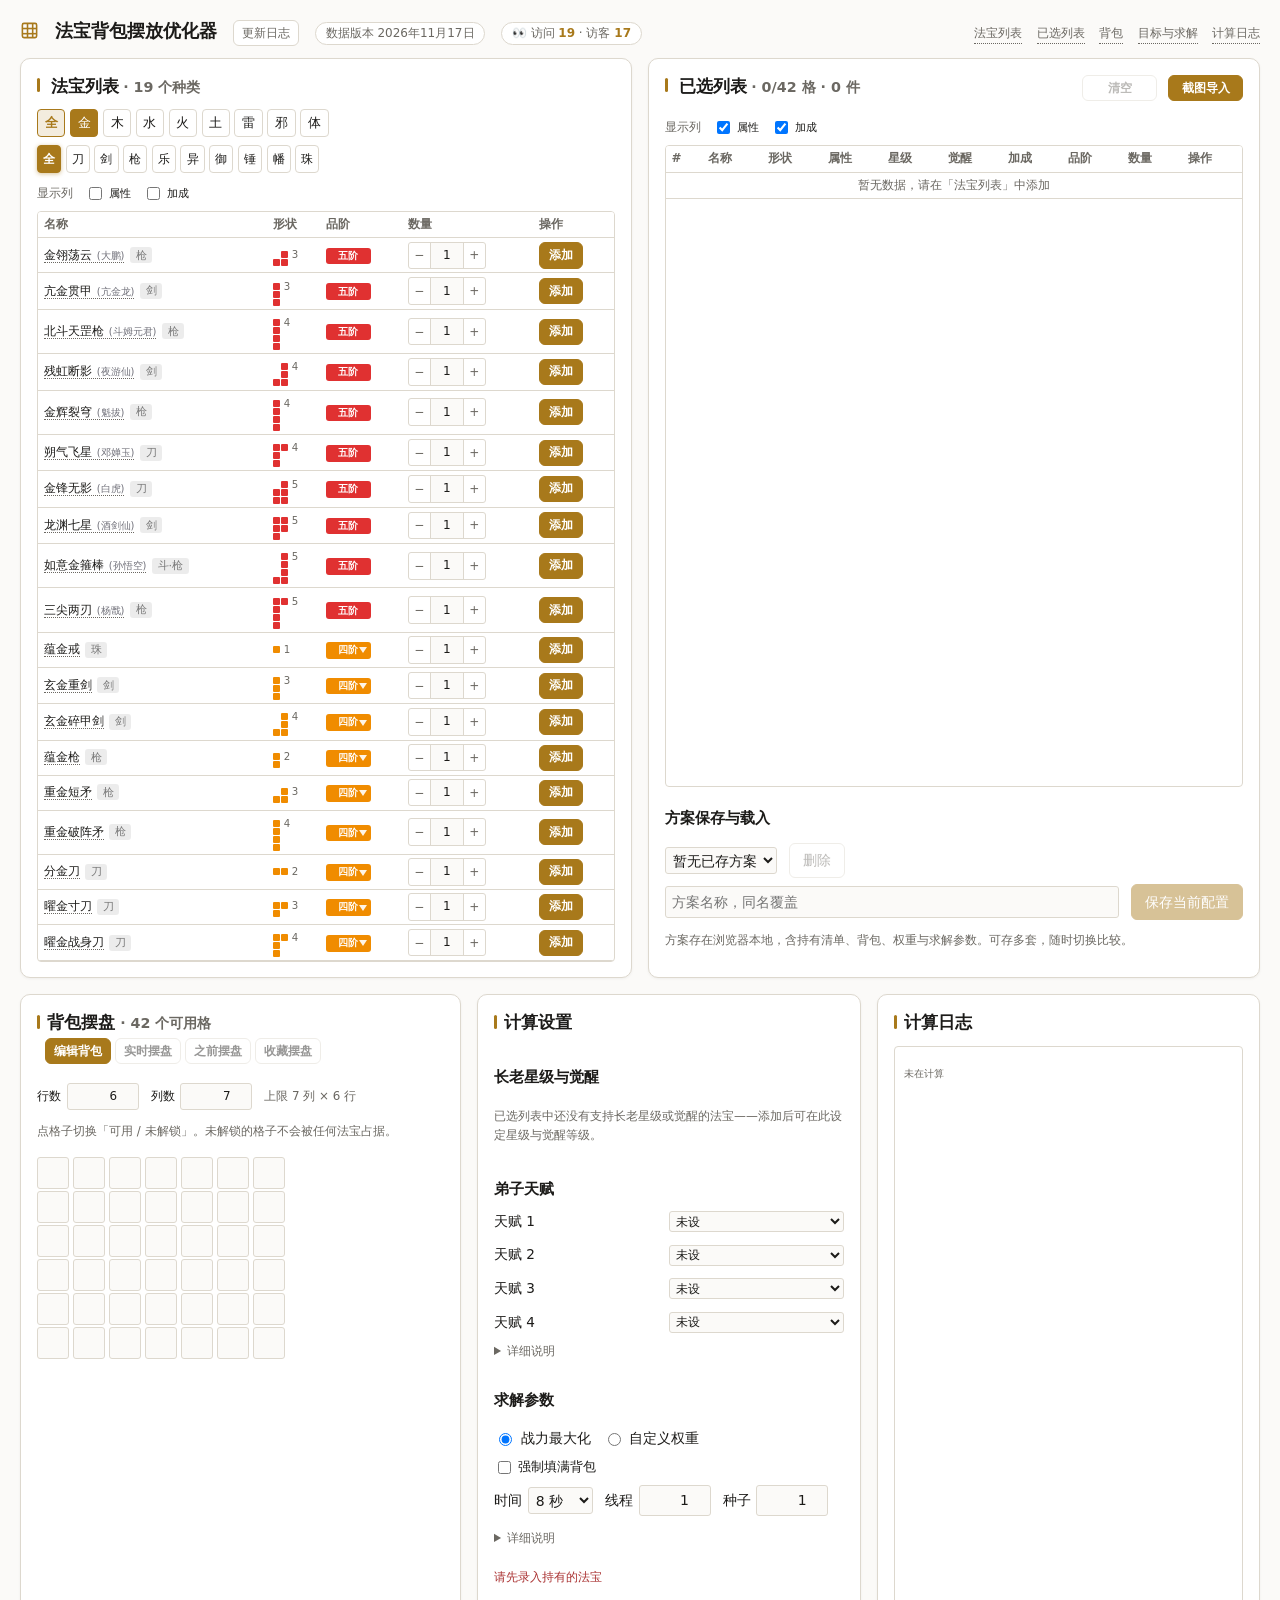
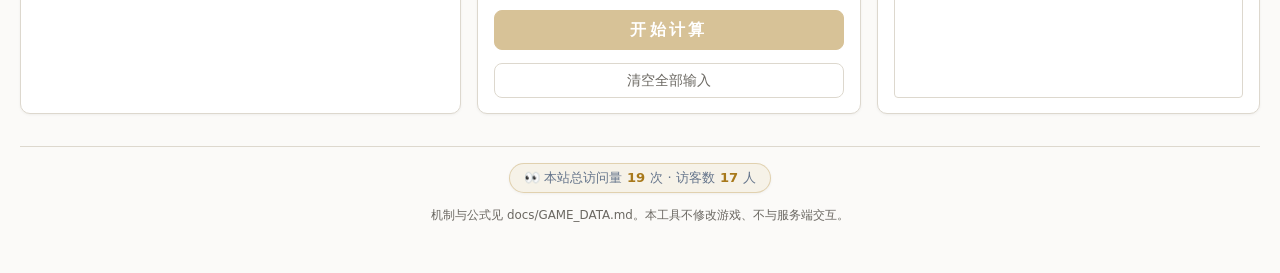
==== index.html @ ba4093dc "feat: 数据源升级至2026-11-17最新配置，增加邪枪八风箕伯与九黎兵主，支持截图识别觉醒，已选列表星级与觉醒分列展示" ====
﻿<!doctype html>
<html lang="zh-CN">
  <head>
    <meta charset="UTF-8" />
    <meta name="viewport" content="width=device-width, initial-scale=1.0" />
    <title>法宝背包摆放优化器</title>
    <script type="module" crossorigin>const AWAKEN_DB = {"150103":{"maxLevel":5,"cells":4,"color":"purple","levels":{"1":[{"type":"self_per_adjacent","element":1,"attr":2004,"perUnit":3000,"desc":"+30%攻击"}],"2":[{"type":"self_mult","pct":2000}],"3":[{"type":"adjacent_buff","element":1,"pct":800,"desc":"+8%三围"}],"4":[{"type":"self_mult","pct":3000}],"5":[{"type":"adjacent_buff","element":1,"pct":1500,"desc":"+15%三围"}]}},"150104":{"maxLevel":5,"cells":5,"color":"gold","levels":{"1":[{"type":"self_per_adjacent","element":1,"attr":2004,"perUnit":4000,"desc":"+40%攻击"}],"2":[{"type":"self_mult","pct":2000}],"3":[{"type":"global_form","form":6,"pct":2000,"desc":"同类型三围+20%"}],"4":[{"type":"self_mult","pct":3000}],"5":[{"type":"global_element","element":1,"pct":1500,"desc":"同属性三围+15%"}]}},"150105":{"maxLevel":5,"cells":4,"color":"purple","levels":{"1":[{"type":"self_per_adjacent","element":1,"attr":2004,"perUnit":3000,"desc":"+30%攻击"}],"2":[{"type":"self_mult","pct":2000}],"3":[{"type":"adjacent_buff","element":1,"pct":800,"desc":"+8%三围"}],"4":[{"type":"self_mult","pct":3000}],"5":[{"type":"adjacent_buff","element":1,"pct":1500,"desc":"+15%三围"}]}},"150106":{"maxLevel":5,"cells":5,"color":"gold","levels":{"1":[{"type":"self_per_adjacent","element":1,"attr":2004,"perUnit":4000,"desc":"+40%攻击"}],"2":[{"type":"self_mult","pct":2000}],"3":[{"type":"global_form","form":2,"pct":2000,"desc":"同类型三围+20%"}],"4":[{"type":"self_mult","pct":3000}],"5":[{"type":"global_element","element":1,"pct":1500,"desc":"同属性三围+15%"}]}},"150107":{"maxLevel":5,"cells":4,"color":"purple","levels":{"1":[{"type":"self_per_adjacent","element":1,"attr":2004,"perUnit":3000,"desc":"+30%攻击"}],"2":[{"type":"self_mult","pct":2000}],"3":[{"type":"adjacent_buff","element":1,"pct":800,"desc":"+8%三围"}],"4":[{"type":"self_mult","pct":3000}],"5":[{"type":"adjacent_buff","element":1,"pct":1500,"desc":"+15%三围"}]}},"150108":{"maxLevel":5,"cells":5,"color":"gold","levels":{"1":[{"type":"self_per_adjacent","element":1,"attr":2025,"perUnit":1000,"desc":"+10%伤害"}],"2":[{"type":"self_mult","pct":2000}],"3":[{"type":"global_form","form":7,"pct":2000,"desc":"同类型三围+20%"}],"4":[{"type":"self_mult","pct":3000}],"5":[{"type":"global_element","element":1,"pct":1500,"desc":"同属性三围+15%"}]}},"150109":{"maxLevel":5,"cells":3,"color":"blue","levels":{"1":[{"type":"self_mult","pct":2000}],"2":[],"3":[{"type":"self_mult","pct":3000}],"4":[],"5":[{"type":"self_per_adjacent","element":1,"attr":2004,"perUnit":4000,"desc":"+40%攻击"}]}},"150110":{"maxLevel":5,"cells":3,"color":"blue","levels":{"1":[{"type":"self_mult","pct":2000}],"2":[],"3":[{"type":"self_mult","pct":3000}],"4":[],"5":[{"type":"self_per_adjacent","element":1,"attr":2004,"perUnit":4000,"desc":"+40%攻击"}]}},"150203":{"maxLevel":5,"cells":4,"color":"purple","levels":{"1":[{"type":"self_per_adjacent","element":2,"attr":2004,"perUnit":3000,"desc":"+30%攻击"}],"2":[{"type":"self_mult","pct":2000}],"3":[{"type":"adjacent_buff","element":2,"pct":800,"desc":"+8%三围"}],"4":[{"type":"self_mult","pct":3000}],"5":[{"type":"adjacent_buff","element":2,"pct":1500,"desc":"+15%三围"}]}},"150204":{"maxLevel":5,"cells":5,"color":"gold","levels":{"1":[{"type":"self_per_adjacent","element":2,"attr":2004,"perUnit":4000,"desc":"+40%攻击"}],"2":[{"type":"self_mult","pct":2000}],"3":[{"type":"global_form","form":2,"pct":2000,"desc":"同类型三围+20%"}],"4":[{"type":"self_mult","pct":3000}],"5":[{"type":"global_element","element":2,"pct":1500,"desc":"同属性三围+15%"}]}},"150205":{"maxLevel":5,"cells":4,"color":"purple","levels":{"1":[{"type":"self_per_adjacent","element":2,"attr":2006,"perUnit":3000,"desc":"+30%生命"}],"2":[{"type":"self_mult","pct":2000}],"3":[{"type":"adjacent_buff","element":2,"pct":800,"desc":"+8%三围"}],"4":[{"type":"self_mult","pct":3000}],"5":[{"type":"adjacent_buff","element":2,"pct":1500,"desc":"+15%三围"}]}},"150206":{"maxLevel":5,"cells":5,"color":"gold","levels":{"1":[{"type":"self_per_adjacent","element":2,"attr":2025,"perUnit":1000,"desc":"+10%伤害"}],"2":[{"type":"self_mult","pct":2000}],"3":[{"type":"global_form","form":4,"pct":2000,"desc":"同类型三围+20%"}],"4":[{"type":"self_mult","pct":3000}],"5":[{"type":"global_element","element":2,"pct":1500,"desc":"同属性三围+15%"}]}},"150207":{"maxLevel":5,"cells":4,"color":"purple","levels":{"1":[{"type":"self_per_adjacent","element":2,"attr":2004,"perUnit":3000,"desc":"+30%攻击"}],"2":[{"type":"self_mult","pct":2000}],"3":[{"type":"adjacent_buff","element":2,"pct":800,"desc":"+8%三围"}],"4":[{"type":"self_mult","pct":3000}],"5":[{"type":"adjacent_buff","element":2,"pct":1500,"desc":"+15%三围"}]}},"150208":{"maxLevel":5,"cells":5,"color":"gold","levels":{"1":[{"type":"self_per_adjacent","element":2,"attr":2025,"perUnit":1000,"desc":"+10%伤害"}],"2":[{"type":"self_mult","pct":2000}],"3":[{"type":"global_form","form":3,"pct":2000,"desc":"同类型三围+20%"}],"4":[{"type":"self_mult","pct":3000}],"5":[{"type":"global_element","element":2,"pct":1500,"desc":"同属性三围+15%"}]}},"150209":{"maxLevel":5,"cells":3,"color":"blue","levels":{"1":[{"type":"self_mult","pct":2000}],"2":[],"3":[{"type":"self_mult","pct":3000}],"4":[],"5":[{"type":"self_per_adjacent","element":2,"attr":2006,"perUnit":12000,"desc":"+120%生命"}]}},"150210":{"maxLevel":5,"cells":3,"color":"blue","levels":{"1":[{"type":"self_mult","pct":2000}],"2":[],"3":[{"type":"self_mult","pct":3000}],"4":[],"5":[{"type":"self_per_adjacent","element":2,"attr":2004,"perUnit":4000,"desc":"+40%攻击"}]}},"150303":{"maxLevel":5,"cells":4,"color":"purple","levels":{"1":[{"type":"self_per_adjacent","element":3,"attr":2004,"perUnit":3000,"desc":"+30%攻击"}],"2":[{"type":"self_mult","pct":2000}],"3":[{"type":"adjacent_buff","element":3,"pct":800,"desc":"+8%三围"}],"4":[{"type":"self_mult","pct":3000}],"5":[{"type":"adjacent_buff","element":3,"pct":1500,"desc":"+15%三围"}]}},"150304":{"maxLevel":5,"cells":5,"color":"gold","levels":{"1":[{"type":"self_per_adjacent","element":3,"attr":2025,"perUnit":1000,"desc":"+10%伤害"}],"2":[{"type":"self_mult","pct":2000}],"3":[{"type":"global_form","form":2,"pct":2000,"desc":"同类型三围+20%"}],"4":[{"type":"self_mult","pct":3000}],"5":[{"type":"global_element","element":3,"pct":1500,"desc":"同属性三围+15%"}]}},"150305":{"maxLevel":5,"cells":4,"color":"purple","levels":{"1":[{"type":"self_per_adjacent","element":3,"attr":2069,"perUnit":1000,"desc":"+10%护盾"}],"2":[{"type":"self_mult","pct":2000}],"3":[{"type":"adjacent_buff","element":3,"pct":800,"desc":"+8%三围"}],"4":[{"type":"self_mult","pct":3000}],"5":[{"type":"adjacent_buff","element":3,"pct":1500,"desc":"+15%三围"}]}},"150306":{"maxLevel":5,"cells":5,"color":"gold","levels":{"1":[{"type":"self_per_adjacent","element":3,"attr":2004,"perUnit":4000,"desc":"+40%攻击"}],"2":[{"type":"self_mult","pct":2000}],"3":[{"type":"global_form","form":5,"pct":2000,"desc":"同类型三围+20%"}],"4":[{"type":"self_mult","pct":3000}],"5":[{"type":"global_element","element":3,"pct":1500,"desc":"同属性三围+15%"}]}},"150307":{"maxLevel":5,"cells":4,"color":"purple","levels":{"1":[{"type":"self_per_adjacent","element":3,"attr":2005,"perUnit":7500,"desc":"+75%防御"}],"2":[{"type":"self_mult","pct":2000}],"3":[{"type":"adjacent_buff","element":3,"pct":800,"desc":"+8%三围"}],"4":[{"type":"self_mult","pct":3000}],"5":[{"type":"adjacent_buff","element":3,"pct":1500,"desc":"+15%三围"}]}},"150308":{"maxLevel":5,"cells":5,"color":"gold","levels":{"1":[{"type":"self_per_adjacent","element":3,"attr":2025,"perUnit":1000,"desc":"+10%伤害"}],"2":[{"type":"self_mult","pct":2000}],"3":[{"type":"global_form","form":8,"pct":2000,"desc":"同类型三围+20%"}],"4":[{"type":"self_mult","pct":3000}],"5":[{"type":"global_element","element":3,"pct":1500,"desc":"同属性三围+15%"}]}},"150309":{"maxLevel":5,"cells":3,"color":"blue","levels":{"1":[{"type":"self_mult","pct":2000}],"2":[],"3":[{"type":"self_mult","pct":3000}],"4":[],"5":[{"type":"self_per_adjacent","element":3,"attr":2004,"perUnit":4000,"desc":"+40%攻击"}]}},"150310":{"maxLevel":5,"cells":3,"color":"blue","levels":{"1":[{"type":"self_mult","pct":2000}],"2":[],"3":[{"type":"self_mult","pct":3000}],"4":[],"5":[{"type":"self_per_adjacent","element":3,"attr":2006,"perUnit":12000,"desc":"+120%生命"}]}},"150403":{"maxLevel":5,"cells":4,"color":"purple","levels":{"1":[{"type":"self_per_adjacent","element":4,"attr":2004,"perUnit":3000,"desc":"+30%攻击"}],"2":[{"type":"self_mult","pct":2000}],"3":[{"type":"adjacent_buff","element":4,"pct":800,"desc":"+8%三围"}],"4":[{"type":"self_mult","pct":3000}],"5":[{"type":"adjacent_buff","element":4,"pct":1500,"desc":"+15%三围"}]}},"150404":{"maxLevel":5,"cells":5,"color":"gold","levels":{"1":[{"type":"self_per_adjacent","element":4,"attr":2025,"perUnit":1000,"desc":"+10%伤害"}],"2":[{"type":"self_mult","pct":2000}],"3":[{"type":"global_form","form":4,"pct":2000,"desc":"同类型三围+20%"}],"4":[{"type":"self_mult","pct":3000}],"5":[{"type":"global_element","element":4,"pct":1500,"desc":"同属性三围+15%"}]}},"150405":{"maxLevel":5,"cells":4,"color":"purple","levels":{"1":[{"type":"self_per_adjacent","element":4,"attr":2004,"perUnit":3000,"desc":"+30%攻击"}],"2":[{"type":"self_mult","pct":2000}],"3":[{"type":"adjacent_buff","element":4,"pct":800,"desc":"+8%三围"}],"4":[{"type":"self_mult","pct":3000}],"5":[{"type":"adjacent_buff","element":4,"pct":1500,"desc":"+15%三围"}]}},"150406":{"maxLevel":5,"cells":5,"color":"gold","levels":{"1":[{"type":"self_per_adjacent","element":4,"attr":2004,"perUnit":4000,"desc":"+40%攻击"}],"2":[{"type":"self_mult","pct":2000}],"3":[{"type":"global_form","form":7,"pct":2000,"desc":"同类型三围+20%"}],"4":[{"type":"self_mult","pct":3000}],"5":[{"type":"global_element","element":4,"pct":1500,"desc":"同属性三围+15%"}]}},"150407":{"maxLevel":5,"cells":4,"color":"purple","levels":{"1":[{"type":"self_per_adjacent","element":4,"attr":2004,"perUnit":3000,"desc":"+30%攻击"}],"2":[{"type":"self_mult","pct":2000}],"3":[{"type":"adjacent_buff","element":4,"pct":800,"desc":"+8%三围"}],"4":[{"type":"self_mult","pct":3000}],"5":[{"type":"adjacent_buff","element":4,"pct":1500,"desc":"+15%三围"}]}},"150408":{"maxLevel":5,"cells":5,"color":"gold","levels":{"1":[{"type":"self_per_adjacent","element":4,"attr":2004,"perUnit":4000,"desc":"+40%攻击"}],"2":[{"type":"self_mult","pct":2000}],"3":[{"type":"global_form","form":3,"pct":2000,"desc":"同类型三围+20%"}],"4":[{"type":"self_mult","pct":3000}],"5":[{"type":"global_element","element":4,"pct":1500,"desc":"同属性三围+15%"}]}},"150409":{"maxLevel":5,"cells":3,"color":"blue","levels":{"1":[{"type":"self_mult","pct":2000}],"2":[],"3":[{"type":"self_mult","pct":3000}],"4":[],"5":[{"type":"self_per_adjacent","element":4,"attr":2004,"perUnit":4000,"desc":"+40%攻击"}]}},"150410":{"maxLevel":5,"cells":3,"color":"blue","levels":{"1":[{"type":"self_mult","pct":2000}],"2":[],"3":[{"type":"self_mult","pct":3000}],"4":[],"5":[{"type":"self_per_adjacent","element":4,"attr":2004,"perUnit":4000,"desc":"+40%攻击"}]}},"150503":{"maxLevel":5,"cells":4,"color":"purple","levels":{"1":[{"type":"self_per_adjacent","element":5,"attr":2005,"perUnit":7500,"desc":"+75%防御"}],"2":[{"type":"self_mult","pct":2000}],"3":[{"type":"adjacent_buff","element":5,"pct":800,"desc":"+8%三围"}],"4":[{"type":"self_mult","pct":3000}],"5":[{"type":"adjacent_buff","element":5,"pct":1500,"desc":"+15%三围"}]}},"150504":{"maxLevel":5,"cells":5,"color":"gold","levels":{"1":[{"type":"self_per_adjacent","element":5,"attr":2005,"perUnit":10000,"desc":"+100%防御"}],"2":[{"type":"self_mult","pct":2000}],"3":[{"type":"global_form","form":8,"pct":2000,"desc":"同类型三围+20%"}],"4":[{"type":"self_mult","pct":3000}],"5":[{"type":"global_element","element":5,"pct":1500,"desc":"同属性三围+15%"}]}},"150505":{"maxLevel":5,"cells":4,"color":"purple","levels":{"1":[{"type":"self_per_adjacent","element":5,"attr":2004,"perUnit":3000,"desc":"+30%攻击"}],"2":[{"type":"self_mult","pct":2000}],"3":[{"type":"adjacent_buff","element":5,"pct":800,"desc":"+8%三围"}],"4":[{"type":"self_mult","pct":3000}],"5":[{"type":"adjacent_buff","element":5,"pct":1500,"desc":"+15%三围"}]}},"150506":{"maxLevel":5,"cells":5,"color":"gold","levels":{"1":[{"type":"self_per_adjacent","element":5,"attr":2004,"perUnit":4000,"desc":"+40%攻击"}],"2":[{"type":"self_mult","pct":2000}],"3":[{"type":"global_form","form":5,"pct":2000,"desc":"同类型三围+20%"}],"4":[{"type":"self_mult","pct":3000}],"5":[{"type":"global_element","element":5,"pct":1500,"desc":"同属性三围+15%"}]}},"150507":{"maxLevel":5,"cells":4,"color":"purple","levels":{"1":[{"type":"self_per_adjacent","element":5,"attr":2004,"perUnit":3000,"desc":"+30%攻击"}],"2":[{"type":"self_mult","pct":2000}],"3":[{"type":"adjacent_buff","element":5,"pct":800,"desc":"+8%三围"}],"4":[{"type":"self_mult","pct":3000}],"5":[{"type":"adjacent_buff","element":5,"pct":1500,"desc":"+15%三围"}]}},"150508":{"maxLevel":5,"cells":5,"color":"gold","levels":{"1":[{"type":"self_per_adjacent","element":5,"attr":2004,"perUnit":4000,"desc":"+40%攻击"}],"2":[{"type":"self_mult","pct":2000}],"3":[{"type":"global_form","form":9,"pct":2000,"desc":"同类型三围+20%"}],"4":[{"type":"self_mult","pct":3000}],"5":[{"type":"global_element","element":5,"pct":1500,"desc":"同属性三围+15%"}]}},"150509":{"maxLevel":5,"cells":3,"color":"blue","levels":{"1":[{"type":"self_mult","pct":2000}],"2":[],"3":[{"type":"self_mult","pct":3000}],"4":[],"5":[{"type":"self_per_adjacent","element":5,"attr":2005,"perUnit":20000,"desc":"+200%防御"}]}},"150510":{"maxLevel":5,"cells":3,"color":"blue","levels":{"1":[{"type":"self_mult","pct":2000}],"2":[],"3":[{"type":"self_mult","pct":3000}],"4":[],"5":[{"type":"self_per_adjacent","element":5,"attr":2005,"perUnit":20000,"desc":"+200%防御"}]}},"150603":{"maxLevel":5,"cells":4,"color":"purple","levels":{"1":[{"type":"self_per_adjacent","element":6,"attr":2004,"perUnit":3000,"desc":"+30%攻击"}],"2":[{"type":"self_mult","pct":2000}],"3":[{"type":"adjacent_buff","element":6,"pct":800,"desc":"+8%三围"}],"4":[{"type":"self_mult","pct":3000}],"5":[{"type":"adjacent_buff","element":6,"pct":1500,"desc":"+15%三围"}]}},"150604":{"maxLevel":5,"cells":5,"color":"gold","levels":{"1":[{"type":"self_per_adjacent","element":6,"attr":2004,"perUnit":4000,"desc":"+40%攻击"}],"2":[{"type":"self_mult","pct":2000}],"3":[{"type":"global_form","form":6,"pct":2000,"desc":"同类型三围+20%"}],"4":[{"type":"self_mult","pct":3000}],"5":[{"type":"global_element","element":6,"pct":1500,"desc":"同属性三围+15%"}]}},"150605":{"maxLevel":5,"cells":4,"color":"purple","levels":{"1":[{"type":"self_per_adjacent","element":6,"attr":2004,"perUnit":3000,"desc":"+30%攻击"}],"2":[{"type":"self_mult","pct":2000}],"3":[{"type":"adjacent_buff","element":6,"pct":800,"desc":"+8%三围"}],"4":[{"type":"self_mult","pct":3000}],"5":[{"type":"adjacent_buff","element":6,"pct":1500,"desc":"+15%三围"}]}},"150606":{"maxLevel":5,"cells":5,"color":"gold","levels":{"1":[{"type":"self_per_adjacent","element":6,"attr":2004,"perUnit":4000,"desc":"+40%攻击"}],"2":[{"type":"self_mult","pct":2000}],"3":[{"type":"global_form","form":3,"pct":2000,"desc":"同类型三围+20%"}],"4":[{"type":"self_mult","pct":3000}],"5":[{"type":"global_element","element":6,"pct":1500,"desc":"同属性三围+15%"}]}},"150607":{"maxLevel":5,"cells":4,"color":"purple","levels":{"1":[{"type":"self_per_adjacent","element":6,"attr":2006,"perUnit":3000,"desc":"+30%生命"}],"2":[{"type":"self_mult","pct":2000}],"3":[{"type":"adjacent_buff","element":6,"pct":800,"desc":"+8%三围"}],"4":[{"type":"self_mult","pct":3000}],"5":[{"type":"adjacent_buff","element":6,"pct":1500,"desc":"+15%三围"}]}},"150608":{"maxLevel":5,"cells":5,"color":"gold","levels":{"1":[{"type":"self_per_adjacent","element":6,"attr":2069,"perUnit":1000,"desc":"+10%护盾"}],"2":[{"type":"self_mult","pct":2000}],"3":[{"type":"global_form","form":9,"pct":2000,"desc":"同类型三围+20%"}],"4":[{"type":"self_mult","pct":3000}],"5":[{"type":"global_element","element":6,"pct":1500,"desc":"同属性三围+15%"}]}},"150609":{"maxLevel":5,"cells":3,"color":"blue","levels":{"1":[{"type":"self_mult","pct":2000}],"2":[],"3":[{"type":"self_mult","pct":3000}],"4":[],"5":[{"type":"self_per_adjacent","element":6,"attr":2004,"perUnit":4000,"desc":"+40%攻击"}]}},"150610":{"maxLevel":5,"cells":3,"color":"blue","levels":{"1":[{"type":"self_mult","pct":2000}],"2":[],"3":[{"type":"self_mult","pct":3000}],"4":[],"5":[{"type":"self_per_adjacent","element":6,"attr":2004,"perUnit":4000,"desc":"+40%攻击"}]}},"150703":{"maxLevel":5,"cells":4,"color":"purple","levels":{"1":[{"type":"self_per_adjacent","element":7,"attr":2004,"perUnit":3000,"desc":"+30%攻击"}],"2":[{"type":"self_mult","pct":2000}],"3":[{"type":"adjacent_buff","element":7,"pct":800,"desc":"+8%三围"}],"4":[{"type":"self_mult","pct":3000}],"5":[{"type":"adjacent_buff","element":7,"pct":1500,"desc":"+15%三围"}]}},"150704":{"maxLevel":5,"cells":5,"color":"gold","levels":{"1":[{"type":"self_per_adjacent","element":7,"attr":2025,"perUnit":1000,"desc":"+10%伤害"}],"2":[{"type":"self_mult","pct":2000}],"3":[{"type":"global_form","form":6,"pct":2000,"desc":"同类型三围+20%"}],"4":[{"type":"self_mult","pct":3000}],"5":[{"type":"global_element","element":7,"pct":1500,"desc":"同属性三围+15%"}]}},"150705":{"maxLevel":5,"cells":4,"color":"purple","levels":{"1":[{"type":"self_per_adjacent","element":7,"attr":2004,"perUnit":3000,"desc":"+30%攻击"}],"2":[{"type":"self_mult","pct":2000}],"3":[{"type":"adjacent_buff","element":7,"pct":800,"desc":"+8%三围"}],"4":[{"type":"self_mult","pct":3000}],"5":[{"type":"adjacent_buff","element":7,"pct":1500,"desc":"+15%三围"}]}},"150706":{"maxLevel":5,"cells":5,"color":"gold","levels":{"1":[{"type":"self_per_adjacent","element":7,"attr":2025,"perUnit":1000,"desc":"+10%伤害"}],"2":[{"type":"self_mult","pct":2000}],"3":[{"type":"global_form","form":7,"pct":2000,"desc":"同类型三围+20%"}],"4":[{"type":"self_mult","pct":3000}],"5":[{"type":"global_element","element":7,"pct":1500,"desc":"同属性三围+15%"}]}},"150707":{"maxLevel":5,"cells":4,"color":"purple","levels":{"1":[{"type":"self_per_adjacent","element":7,"attr":2004,"perUnit":3000,"desc":"+30%攻击"}],"2":[{"type":"self_mult","pct":2000}],"3":[{"type":"adjacent_buff","element":7,"pct":800,"desc":"+8%三围"}],"4":[{"type":"self_mult","pct":3000}],"5":[{"type":"adjacent_buff","element":7,"pct":1500,"desc":"+15%三围"}]}},"150708":{"maxLevel":5,"cells":5,"color":"gold","levels":{"1":[{"type":"self_per_adjacent","element":7,"attr":2004,"perUnit":4000,"desc":"+40%攻击"}],"2":[{"type":"self_mult","pct":2000}],"3":[{"type":"global_form","form":9,"pct":2000,"desc":"同类型三围+20%"}],"4":[{"type":"self_mult","pct":3000}],"5":[{"type":"global_element","element":7,"pct":1500,"desc":"同属性三围+15%"}]}},"150709":{"maxLevel":5,"cells":3,"color":"blue","levels":{"1":[{"type":"self_mult","pct":2000}],"2":[],"3":[{"type":"self_mult","pct":3000}],"4":[],"5":[{"type":"self_per_adjacent","element":7,"attr":2004,"perUnit":4000,"desc":"+40%攻击"}]}},"150710":{"maxLevel":5,"cells":3,"color":"blue","levels":{"1":[{"type":"self_mult","pct":2000}],"2":[],"3":[{"type":"self_mult","pct":3000}],"4":[],"5":[{"type":"self_per_adjacent","element":7,"attr":2004,"perUnit":4000,"desc":"+40%攻击"}]}},"150803":{"maxLevel":5,"cells":4,"color":"purple","levels":{"1":[{"type":"self_per_adjacent","element":8,"attr":2006,"perUnit":3000,"desc":"+30%生命"}],"2":[{"type":"self_mult","pct":2000}],"3":[{"type":"adjacent_buff","element":8,"pct":800,"desc":"+8%三围"}],"4":[{"type":"self_mult","pct":3000}],"5":[{"type":"adjacent_buff","element":8,"pct":1500,"desc":"+15%三围"}]}},"150804":{"maxLevel":5,"cells":5,"color":"gold","levels":{"1":[{"type":"self_per_adjacent","element":8,"attr":2025,"perUnit":1000,"desc":"+10%伤害"}],"2":[{"type":"self_mult","pct":2000}],"3":[{"type":"global_form","form":5,"pct":2000,"desc":"同类型三围+20%"}],"4":[{"type":"self_mult","pct":3000}],"5":[{"type":"global_element","element":8,"pct":1500,"desc":"同属性三围+15%"}]}},"150805":{"maxLevel":5,"cells":4,"color":"purple","levels":{"1":[{"type":"self_per_adjacent","element":8,"attr":2005,"perUnit":7500,"desc":"+75%防御"}],"2":[{"type":"self_mult","pct":2000}],"3":[{"type":"adjacent_buff","element":8,"pct":800,"desc":"+8%三围"}],"4":[{"type":"self_mult","pct":3000}],"5":[{"type":"adjacent_buff","element":8,"pct":1500,"desc":"+15%三围"}]}},"150806":{"maxLevel":5,"cells":5,"color":"gold","levels":{"1":[{"type":"self_per_adjacent","element":8,"attr":2025,"perUnit":1000,"desc":"+10%伤害"}],"2":[{"type":"self_mult","pct":2000}],"3":[{"type":"global_form","form":8,"pct":2000,"desc":"同类型三围+20%"}],"4":[{"type":"self_mult","pct":3000}],"5":[{"type":"global_element","element":8,"pct":1500,"desc":"同属性三围+15%"}]}},"150807":{"maxLevel":5,"cells":4,"color":"purple","levels":{"1":[{"type":"self_per_adjacent","element":8,"attr":2006,"perUnit":3000,"desc":"+30%生命"}],"2":[{"type":"self_mult","pct":2000}],"3":[{"type":"adjacent_buff","element":8,"pct":800,"desc":"+8%三围"}],"4":[{"type":"self_mult","pct":3000}],"5":[{"type":"adjacent_buff","element":8,"pct":1500,"desc":"+15%三围"}]}},"150808":{"maxLevel":5,"cells":5,"color":"gold","levels":{"1":[{"type":"self_per_adjacent","element":8,"attr":2006,"perUnit":6000,"desc":"+60%生命"}],"2":[{"type":"self_mult","pct":2000}],"3":[{"type":"global_form","form":4,"pct":2000,"desc":"同类型三围+20%"}],"4":[{"type":"self_mult","pct":3000}],"5":[{"type":"global_element","element":8,"pct":1500,"desc":"同属性三围+15%"}]}},"150809":{"maxLevel":5,"cells":3,"color":"blue","levels":{"1":[{"type":"self_mult","pct":2000}],"2":[],"3":[{"type":"self_mult","pct":3000}],"4":[],"5":[{"type":"self_per_adjacent","element":8,"attr":2006,"perUnit":12000,"desc":"+120%生命"}]}},"150810":{"maxLevel":5,"cells":3,"color":"blue","levels":{"1":[{"type":"self_mult","pct":2000}],"2":[],"3":[{"type":"self_mult","pct":3000}],"4":[],"5":[{"type":"self_per_adjacent","element":8,"attr":2005,"perUnit":20000,"desc":"+200%防御"}]}},"250103":{"maxLevel":5,"cells":4,"color":"purple","levels":{"1":[{"type":"self_per_adjacent","element":1,"attr":2004,"perUnit":3000,"desc":"+30%攻击"}],"2":[{"type":"self_mult","pct":2000}],"3":[{"type":"adjacent_buff","element":1,"pct":800,"desc":"+8%三围"}],"4":[{"type":"self_mult","pct":3000}],"5":[{"type":"adjacent_buff","element":1,"pct":1500,"desc":"+15%三围"}]}},"250104":{"maxLevel":5,"cells":5,"color":"gold","levels":{"1":[{"type":"self_per_adjacent","element":1,"attr":2004,"perUnit":4000,"desc":"+40%攻击"}],"2":[{"type":"self_mult","pct":2000}],"3":[{"type":"global_form","form":6,"pct":2000,"desc":"同类型三围+20%"}],"4":[{"type":"self_mult","pct":3000}],"5":[{"type":"global_element","element":1,"pct":1500,"desc":"同属性三围+15%"}]}},"250203":{"maxLevel":5,"cells":4,"color":"purple","levels":{"1":[{"type":"self_per_adjacent","element":2,"attr":2004,"perUnit":3000,"desc":"+30%攻击"}],"2":[{"type":"self_mult","pct":2000}],"3":[{"type":"adjacent_buff","element":2,"pct":800,"desc":"+8%三围"}],"4":[{"type":"self_mult","pct":3000}],"5":[{"type":"adjacent_buff","element":2,"pct":1500,"desc":"+15%三围"}]}},"250204":{"maxLevel":5,"cells":5,"color":"gold","levels":{"1":[{"type":"self_per_adjacent","element":2,"attr":2025,"perUnit":1000,"desc":"+10%伤害"}],"2":[{"type":"self_mult","pct":2000}],"3":[{"type":"global_form","form":2,"pct":2000,"desc":"同类型三围+20%"}],"4":[{"type":"self_mult","pct":3000}],"5":[{"type":"global_element","element":2,"pct":1500,"desc":"同属性三围+15%"}]}},"250303":{"maxLevel":5,"cells":4,"color":"purple","levels":{"1":[{"type":"self_per_adjacent","element":3,"attr":2069,"perUnit":1000,"desc":"+10%护盾"}],"2":[{"type":"self_mult","pct":2000}],"3":[{"type":"adjacent_buff","element":3,"pct":800,"desc":"+8%三围"}],"4":[{"type":"self_mult","pct":3000}],"5":[{"type":"adjacent_buff","element":3,"pct":1500,"desc":"+15%三围"}]}},"250304":{"maxLevel":5,"cells":5,"color":"gold","levels":{"1":[{"type":"self_per_adjacent","element":3,"attr":2004,"perUnit":4000,"desc":"+40%攻击"}],"2":[{"type":"self_mult","pct":2000}],"3":[{"type":"global_form","form":5,"pct":2000,"desc":"同类型三围+20%"}],"4":[{"type":"self_mult","pct":3000}],"5":[{"type":"global_element","element":3,"pct":1500,"desc":"同属性三围+15%"}]}},"250305":{"maxLevel":5,"cells":4,"color":"purple","levels":{"1":[{"type":"self_per_adjacent","element":3,"attr":2069,"perUnit":1000,"desc":"+10%护盾"}],"2":[{"type":"self_mult","pct":2000}],"3":[{"type":"adjacent_buff","element":3,"pct":800,"desc":"+8%三围"}],"4":[{"type":"self_mult","pct":3000}],"5":[{"type":"adjacent_buff","element":3,"pct":1500,"desc":"+15%三围"}]}},"250306":{"maxLevel":5,"cells":5,"color":"gold","levels":{"1":[{"type":"self_per_adjacent","element":3,"attr":2004,"perUnit":4000,"desc":"+40%攻击"}],"2":[{"type":"self_mult","pct":2000}],"3":[{"type":"global_form","form":2,"pct":2000,"desc":"同类型三围+20%"}],"4":[{"type":"self_mult","pct":3000}],"5":[{"type":"global_element","element":3,"pct":1500,"desc":"同属性三围+15%"}]}},"250403":{"maxLevel":5,"cells":4,"color":"purple","levels":{"1":[{"type":"self_per_adjacent","element":4,"attr":2004,"perUnit":3000,"desc":"+30%攻击"}],"2":[{"type":"self_mult","pct":2000}],"3":[{"type":"adjacent_buff","element":4,"pct":800,"desc":"+8%三围"}],"4":[{"type":"self_mult","pct":3000}],"5":[{"type":"adjacent_buff","element":4,"pct":1500,"desc":"+15%三围"}]}},"250404":{"maxLevel":5,"cells":5,"color":"gold","levels":{"1":[{"type":"self_per_adjacent","element":4,"attr":2049,"perUnit":100,"desc":"+1%汲取率"}],"2":[{"type":"self_mult","pct":2000}],"3":[{"type":"global_form","form":4,"pct":2000,"desc":"同类型三围+20%"}],"4":[{"type":"self_mult","pct":3000}],"5":[{"type":"global_element","element":4,"pct":1500,"desc":"同属性三围+15%"}]}},"250503":{"maxLevel":5,"cells":4,"color":"purple","levels":{"1":[{"type":"self_per_adjacent","element":5,"attr":2005,"perUnit":7500,"desc":"+75%防御"}],"2":[{"type":"self_mult","pct":2000}],"3":[{"type":"adjacent_buff","element":5,"pct":800,"desc":"+8%三围"}],"4":[{"type":"self_mult","pct":3000}],"5":[{"type":"adjacent_buff","element":5,"pct":1500,"desc":"+15%三围"}]}},"250504":{"maxLevel":5,"cells":5,"color":"gold","levels":{"1":[{"type":"self_per_adjacent","element":5,"attr":2025,"perUnit":1000,"desc":"+10%伤害"}],"2":[{"type":"self_mult","pct":2000}],"3":[{"type":"global_form","form":8,"pct":1500,"desc":"同类型三围+15%"}],"4":[{"type":"self_mult","pct":3000}],"5":[{"type":"global_element","element":5,"pct":1500,"desc":"同属性三围+15%"}]}},"250603":{"maxLevel":5,"cells":4,"color":"purple","levels":{"1":[{"type":"self_per_adjacent","element":6,"attr":2004,"perUnit":3000,"desc":"+30%攻击"}],"2":[{"type":"self_mult","pct":2000}],"3":[{"type":"adjacent_buff","element":6,"pct":800,"desc":"+8%三围"}],"4":[{"type":"self_mult","pct":3000}],"5":[{"type":"adjacent_buff","element":6,"pct":1500,"desc":"+15%三围"}]}},"250604":{"maxLevel":5,"cells":5,"color":"gold","levels":{"1":[{"type":"self_per_adjacent","element":6,"attr":2025,"perUnit":1000,"desc":"+10%伤害"}],"2":[{"type":"self_mult","pct":2000}],"3":[{"type":"global_form","form":6,"pct":2000,"desc":"同类型三围+20%"}],"4":[{"type":"self_mult","pct":3000}],"5":[{"type":"global_element","element":6,"pct":1500,"desc":"同属性三围+15%"}]}},"250803":{"maxLevel":5,"cells":4,"color":"purple","levels":{"1":[{"type":"self_per_adjacent","element":8,"attr":2006,"perUnit":3000,"desc":"+30%生命"}],"2":[{"type":"self_mult","pct":2000}],"3":[{"type":"adjacent_buff","element":8,"pct":800,"desc":"+8%三围"}],"4":[{"type":"self_mult","pct":3000}],"5":[{"type":"adjacent_buff","element":8,"pct":1500,"desc":"+15%三围"}]}},"250804":{"maxLevel":5,"cells":5,"color":"gold","levels":{"1":[{"type":"self_per_adjacent","element":8,"attr":2025,"perUnit":1000,"desc":"+10%伤害"}],"2":[{"type":"self_mult","pct":2000}],"3":[{"type":"global_form","form":5,"pct":2000,"desc":"同类型三围+20%"}],"4":[{"type":"self_mult","pct":3000}],"5":[{"type":"global_element","element":8,"pct":1500,"desc":"同属性三围+15%"}]}},"250703":{"maxLevel":5,"cells":4,"color":"purple","levels":{"1":[{"type":"self_per_adjacent","element":7,"attr":2004,"perUnit":3000,"desc":"+30%攻击"}],"2":[{"type":"self_mult","pct":2000}],"3":[{"type":"adjacent_buff","element":7,"pct":800,"desc":"+8%三围"}],"4":[{"type":"self_mult","pct":3000}],"5":[{"type":"adjacent_buff","element":7,"pct":1500,"desc":"+15%三围"}]}},"250704":{"maxLevel":5,"cells":5,"color":"gold","levels":{"1":[{"type":"self_per_adjacent","element":7,"attr":2025,"perUnit":1000,"desc":"+10%伤害"}],"2":[{"type":"self_mult","pct":2000}],"3":[{"type":"global_form","form":6,"pct":1500,"desc":"同类型三围+15%"}],"4":[{"type":"self_mult","pct":3000}],"5":[{"type":"global_element","element":7,"pct":1500,"desc":"同属性三围+15%"}]}}};
var Ra = Object.defineProperty;
var La = (t, e, s) =>
  e in t
    ? Ra(t, e, { enumerable: !0, configurable: !0, writable: !0, value: s })
    : (t[e] = s);
var B = (t, e, s) => La(t, typeof e != "symbol" ? e + "" : e, s);
(function () {
  const e = document.createElement("link").relList;
  if (e && e.supports && e.supports("modulepreload")) return;
  for (const n of document.querySelectorAll('link[rel="modulepreload"]')) a(n);
  new MutationObserver((n) => {
    for (const l of n)
      if (l.type === "childList")
        for (const i of l.addedNodes)
          i.tagName === "LINK" && i.rel === "modulepreload" && a(i);
  }).observe(document, { childList: !0, subtree: !0 });
  function s(n) {
    const l = {};
    return (
      n.integrity && (l.integrity = n.integrity),
      n.referrerPolicy && (l.referrerPolicy = n.referrerPolicy),
      n.crossOrigin === "use-credentials"
        ? (l.credentials = "include")
        : n.crossOrigin === "anonymous"
          ? (l.credentials = "omit")
          : (l.credentials = "same-origin"),
      l
    );
  }
  function a(n) {
    if (n.ep) return;
    n.ep = !0;
    const l = s(n);
    fetch(n.href, l);
  }
})();
var g0,
  L,
  $s,
  Es,
  xe,
  $t,
  Ns,
  Hs,
  D0,
  G1,
  w1,
  Os,
  vt,
  Q0,
  K0,
  t0 = {},
  s0 = [],
  ja = /acit|ex(?:s|g|n|p|$)|rph|grid|ows|mnc|ntw|ine[ch]|zoo|^ord|itera/i,
  w0 = Array.isArray;
function Me(t, e) {
  for (var s in e) t[s] = e[s];
  return t;
}
function It(t) {
  t && t.parentNode && t.parentNode.removeChild(t);
}
function za(t, e, s) {
  var a,
    n,
    l,
    i = {};
  for (l in e)
    l == "key" ? (a = e[l]) : l == "ref" ? (n = e[l]) : (i[l] = e[l]);
  if (
    (arguments.length > 2 &&
      (i.children = arguments.length > 3 ? g0.call(arguments, 2) : s),
    typeof t == "function" && t.defaultProps != null)
  )
    for (l in t.defaultProps) i[l] === void 0 && (i[l] = t.defaultProps[l]);
  return Y1(t, i, a, n, null);
}
function Y1(t, e, s, a, n) {
  var l = {
    type: t,
    props: e,
    key: s,
    ref: a,
    __k: null,
    __: null,
    __b: 0,
    __e: null,
    __c: null,
    constructor: void 0,
    __v: n ?? ++$s,
    __i: -1,
    __u: 0,
  };
  return (n == null && L.vnode != null && L.vnode(l), l);
}
function R(t) {
  return t.children;
}
function b1(t, e) {
  ((this.props = t), (this.context = e));
}
function Qe(t, e) {
  if (e == null) return t.__ ? Qe(t.__, t.__i + 1) : null;
  for (var s; e < t.__k.length; e++)
    if ((s = t.__k[e]) != null && s.__e != null) return s.__e;
  return typeof t.type == "function" ? Qe(t) : null;
}
function Ua(t) {
  if (t.__P && t.__d) {
    var e = t.__v,
      s = e.__e,
      a = [],
      n = [],
      l = Me({}, e);
    ((l.__v = e.__v + 1),
      L.vnode && L.vnode(l),
      gt(
        t.__P,
        l,
        e,
        t.__n,
        t.__P.namespaceURI,
        32 & e.__u ? [s] : null,
        a,
        s ?? Qe(e),
        !!(32 & e.__u),
        n,
      ),
      (l.__v = e.__v),
      (l.__.__k[l.__i] = l),
      Us(a, l, n),
      (e.__e = e.__ = null),
      l.__e != s && Rs(l));
  }
}
function Rs(t) {
  if ((t = t.__) != null && t.__c != null)
    return (
      (t.__e = t.__c.base = null),
      t.__k.some(function (e) {
        if (e != null && e.__e != null) return (t.__e = t.__c.base = e.__e);
      }),
      Rs(t)
    );
}
function Et(t) {
  ((!t.__d && (t.__d = !0) && xe.push(t) && !a0.__r++) ||
    $t != L.debounceRendering) &&
    (($t = L.debounceRendering) || Ns)(a0);
}
function a0() {
  try {
    for (var t, e = 1; xe.length;)
      (xe.length > e && xe.sort(Hs), (t = xe.shift()), (e = xe.length), Ua(t));
  } finally {
    xe.length = a0.__r = 0;
  }
}
function Ls(t, e, s, a, n, l, i, o, c, u, f) {
  var v,
    d,
    m,
    A,
    h,
    b,
    I = (a && a.__k) || s0,
    y = e.length;
  for (c = Ga(s, e, I, c, y), v = 0; v < y; v++)
    (m = s.__k[v]) != null &&
      ((d = (m.__i != -1 && I[m.__i]) || t0),
      (m.__i = v),
      (b = gt(t, m, d, n, l, i, o, c, u, f)),
      (A = m.__e),
      m.ref &&
        d.ref != m.ref &&
        (d.ref && wt(d.ref, null, m), f.push(m.ref, m.__c || A, m)),
      h == null && A != null && (h = A),
      4 & m.__u
        ? ((c = js(m, c, t)), d.__e && (d.__e = null))
        : typeof m.type == "function" && b !== void 0
          ? (c = b)
          : A && (c = A.nextSibling),
      (m.__u &= -7));
  return ((s.__e = h), c);
}
function Ga(t, e, s, a, n) {
  var l,
    i,
    o,
    c,
    u,
    f = s.length,
    v = f,
    d = 0;
  for (t.__k = new Array(n), l = 0; l < n; l++)
    (i = e[l]) != null && typeof i != "boolean" && typeof i != "function"
      ? (typeof i == "string" ||
        typeof i == "number" ||
        typeof i == "bigint" ||
        i.constructor == String
          ? (i = t.__k[l] = Y1(null, i, null, null, null))
          : w0(i)
            ? (i = t.__k[l] = Y1(R, { children: i }, null, null, null))
            : i.constructor === void 0 && i.__b > 0
              ? (i = t.__k[l] =
                  Y1(i.type, i.props, i.key, i.ref ? i.ref : null, i.__v))
              : (t.__k[l] = i),
        (c = l + d),
        (i.__ = t),
        (i.__b = t.__b + 1),
        (o = null),
        (u = i.__i = Ya(i, s, c, v)) != -1 && (v--, (o = s[u]) && (o.__u |= 2)),
        o == null || o.__v == null
          ? (u == -1 && (n > f ? d-- : n < f && d++),
            typeof i.type != "function" && (i.__u |= 4))
          : u != c &&
            (u == c - 1
              ? d--
              : u == c + 1
                ? d++
                : (u > c ? d-- : d++, (i.__u |= 4))))
      : (t.__k[l] = null);
  if (v)
    for (l = 0; l < f; l++)
      (o = s[l]) != null &&
        (2 & o.__u) == 0 &&
        (o.__e == a && (a = Qe(o)), Ys(o, o));
  return a;
}
function js(t, e, s) {
  var a, n;
  if (typeof t.type == "function") {
    for (a = t.__k, n = 0; a && n < a.length; n++)
      a[n] && ((a[n].__ = t), (e = js(a[n], e, s)));
    return e;
  }
  t.__e != e &&
    (e && t.type && !e.parentNode && (e = Qe(t)),
    (e = s.insertBefore(t.__e, e || null)));
  do e = e && e.nextSibling;
  while (e != null && e.nodeType == 8);
  return e;
}
function Ya(t, e, s, a) {
  var n,
    l,
    i,
    o = t.key,
    c = t.type,
    u = e[s],
    f = u != null && (2 & u.__u) == 0;
  if ((u === null && o == null) || (f && o == u.key && c == u.type)) return s;
  if (a > (f ? 1 : 0)) {
    for (n = s - 1, l = s + 1; n >= 0 || l < e.length;)
      if (
        (u = e[(i = n >= 0 ? n-- : l++)]) != null &&
        (2 & u.__u) == 0 &&
        o == u.key &&
        c == u.type
      )
        return i;
  }
  return -1;
}
function Nt(t, e, s) {
  e[0] == "-"
    ? t.setProperty(e, s ?? "")
    : (t[e] =
        s == null ? "" : typeof s != "number" || ja.test(e) ? s : s + "px");
}
function j1(t, e, s, a, n) {
  var l, i;
  e: if (e == "style")
    if (typeof s == "string") t.style.cssText = s;
    else {
      if ((typeof a == "string" && (t.style.cssText = a = ""), a))
        for (e in a) (s && e in s) || Nt(t.style, e, "");
      if (s) for (e in s) (a && s[e] == a[e]) || Nt(t.style, e, s[e]);
    }
  else if (e[0] == "o" && e[1] == "n")
    ((l = e != (e = e.replace(Os, "$1"))),
      (i = e.toLowerCase()),
      (e =
        i in t || e == "onFocusOut" || e == "onFocusIn"
          ? i.slice(2)
          : e.slice(2)),
      t.l || (t.l = {}),
      (t.l[e + l] = s),
      s
        ? a
          ? (s[w1] = a[w1])
          : ((s[w1] = vt), t.addEventListener(e, l ? K0 : Q0, l))
        : t.removeEventListener(e, l ? K0 : Q0, l));
  else {
    if (n == "http://www.w3.org/2000/svg")
      e = e.replace(/xlink(H|:h)/, "h").replace(/sName$/, "s");
    else if (
      e != "width" &&
      e != "height" &&
      e != "href" &&
      e != "list" &&
      e != "form" &&
      e != "tabIndex" &&
      e != "download" &&
      e != "rowSpan" &&
      e != "colSpan" &&
      e != "role" &&
      e != "popover" &&
      e in t
    )
      try {
        t[e] = s ?? "";
        break e;
      } catch {}
    typeof s == "function" ||
      (s == null || (s === !1 && e[4] != "-")
        ? t.removeAttribute(e)
        : t.setAttribute(e, e == "popover" && s == 1 ? "" : s));
  }
}
function Ht(t) {
  return function (e) {
    if (this.l) {
      var s = this.l[e.type + t];
      if (e[G1] == null) e[G1] = vt++;
      else if (e[G1] < s[w1]) return;
      return s(L.event ? L.event(e) : e);
    }
  };
}
function gt(t, e, s, a, n, l, i, o, c, u) {
  var f,
    v,
    d,
    m,
    A,
    h,
    b,
    I,
    y,
    S,
    O,
    E,
    N,
    D,
    _,
    p,
    g = e.type;
  if (e.constructor !== void 0) return null;
  (128 & s.__u && ((c = !!(32 & s.__u)), (l = [(o = e.__e = s.__e)])),
    (f = L.__b) && f(e));
  e: if (typeof g == "function") {
    v = i.length;
    try {
      if (
        ((y = e.props),
        (S = g.prototype && g.prototype.render),
        (O = (f = g.contextType) && a[f.__c]),
        (E = f ? (O ? O.props.value : f.__) : a),
        s.__c
          ? (I = (d = e.__c = s.__c).__ = d.__E)
          : (S
              ? (e.__c = d = new g(y, E))
              : ((e.__c = d = new b1(y, E)),
                (d.constructor = g),
                (d.render = Qa)),
            O && O.sub(d),
            d.state || (d.state = {}),
            (d.__n = a),
            (m = d.__d = !0),
            (d.__h = []),
            (d._sb = [])),
        S && d.__s == null && (d.__s = d.state),
        S &&
          g.getDerivedStateFromProps != null &&
          (d.__s == d.state && (d.__s = Me({}, d.__s)),
          Me(d.__s, g.getDerivedStateFromProps(y, d.__s))),
        (A = d.props),
        (h = d.state),
        (d.__v = e),
        m)
      )
        (S &&
          g.getDerivedStateFromProps == null &&
          d.componentWillMount != null &&
          d.componentWillMount(),
          S && d.componentDidMount != null && d.__h.push(d.componentDidMount));
      else {
        if (
          (S &&
            g.getDerivedStateFromProps == null &&
            y !== A &&
            d.componentWillReceiveProps != null &&
            d.componentWillReceiveProps(y, E),
          e.__v == s.__v ||
            (!d.__e &&
              d.shouldComponentUpdate != null &&
              d.shouldComponentUpdate(y, d.__s, E) === !1))
        ) {
          (e.__v != s.__v && ((d.props = y), (d.state = d.__s), (d.__d = !1)),
            (e.__e = s.__e),
            (e.__k = s.__k),
            e.__k.some(function (w) {
              w && (w.__ = e);
            }),
            s0.push.apply(d.__h, d._sb),
            (d._sb = []),
            d.__h.length && i.push(d),
            (o = Qe(s)));
          break e;
        }
        (d.componentWillUpdate != null && d.componentWillUpdate(y, d.__s, E),
          S &&
            d.componentDidUpdate != null &&
            d.__h.push(function () {
              d.componentDidUpdate(A, h, b);
            }));
      }
      if (
        ((d.context = E),
        (d.props = y),
        (d.__P = t),
        (d.__e = !1),
        (N = L.__r),
        (D = 0),
        S)
      )
        ((d.state = d.__s),
          (d.__d = !1),
          N && N(e),
          (f = d.render(d.props, d.state, d.context)),
          s0.push.apply(d.__h, d._sb),
          (d._sb = []));
      else
        do
          ((d.__d = !1),
            N && N(e),
            (f = d.render(d.props, d.state, d.context)),
            (d.state = d.__s));
        while (d.__d && ++D < 25);
      ((d.state = d.__s),
        d.getChildContext != null && (a = Me(Me({}, a), d.getChildContext())),
        S &&
          !m &&
          d.getSnapshotBeforeUpdate != null &&
          (b = d.getSnapshotBeforeUpdate(A, h)),
        (_ =
          f != null && f.type === R && f.key == null
            ? Gs(f.props.children)
            : f),
        (o = Ls(t, w0(_) ? _ : [_], e, s, a, n, l, i, o, c, u)),
        (d.base = e.__e),
        (e.__u &= -161),
        d.__h.length && i.push(d),
        I && (d.__E = d.__ = null));
    } catch (w) {
      if (((i.length = v), (e.__v = null), c || l != null)) {
        if (w.then) {
          for (e.__u |= c ? 160 : 128; o && o.nodeType == 8 && o.nextSibling;)
            o = o.nextSibling;
          (l != null && (l[l.indexOf(o)] = null), (e.__e = o));
        } else if (l != null) for (p = l.length; p--;) It(l[p]);
      } else e.__e = s.__e;
      (e.__k == null && (e.__k = s.__k || []), w.then || zs(e), L.__e(w, e, s));
    }
  } else
    l == null && e.__v == s.__v
      ? ((e.__k = s.__k), (e.__e = s.__e))
      : (o = e.__e = Wa(s.__e, e, s, a, n, l, i, c, u));
  return ((f = L.diffed) && f(e), 128 & e.__u ? void 0 : o);
}
function zs(t) {
  t && (t.__c && (t.__c.__e = !0), t.__k && t.__k.some(zs));
}
function Us(t, e, s) {
  for (var a = 0; a < s.length; a++) wt(s[a], s[++a], s[++a]);
  (L.__c && L.__c(e, t),
    t.some(function (n) {
      try {
        ((t = n.__h),
          (n.__h = []),
          t.some(function (l) {
            l.call(n);
          }));
      } catch (l) {
        L.__e(l, n.__v);
      }
    }));
}
function Gs(t) {
  return typeof t != "object" || t == null || t.__b > 0
    ? t
    : w0(t)
      ? t.map(Gs)
      : t.constructor !== void 0
        ? null
        : Me({}, t);
}
function Wa(t, e, s, a, n, l, i, o, c) {
  var u,
    f,
    v,
    d,
    m,
    A,
    h,
    b = s.props || t0,
    I = e.props,
    y = e.type;
  if (
    (y == "svg"
      ? (n = "http://www.w3.org/2000/svg")
      : y == "math"
        ? (n = "http://www.w3.org/1998/Math/MathML")
        : n || (n = "http://www.w3.org/1999/xhtml"),
    l != null)
  ) {
    for (u = 0; u < l.length; u++)
      if (
        (m = l[u]) &&
        "setAttribute" in m == !!y &&
        (y ? m.localName == y : m.nodeType == 3)
      ) {
        ((t = m), (l[u] = null));
        break;
      }
  }
  if (t == null) {
    if (y == null) return document.createTextNode(I);
    ((t = document.createElementNS(n, y, I.is && I)),
      o && (L.__m && L.__m(e, l), (o = !1)),
      (l = null));
  }
  if (y == null) b === I || (o && t.data == I) || (t.data = I);
  else {
    if (
      ((l =
        y == "textarea" && I.defaultValue != null
          ? null
          : l && g0.call(t.childNodes)),
      !o && l != null)
    )
      for (b = {}, u = 0; u < t.attributes.length; u++)
        b[(m = t.attributes[u]).name] = m.value;
    for (u in b)
      ((m = b[u]),
        u == "dangerouslySetInnerHTML"
          ? (v = m)
          : u == "children" ||
            u in I ||
            (u == "value" && "defaultValue" in I) ||
            (u == "checked" && "defaultChecked" in I) ||
            j1(t, u, null, m, n));
    for (u in I)
      ((m = I[u]),
        u == "children"
          ? (d = m)
          : u == "dangerouslySetInnerHTML"
            ? (f = m)
            : u == "value"
              ? (A = m)
              : u == "checked"
                ? (h = m)
                : (o && typeof m != "function") ||
                  b[u] === m ||
                  j1(t, u, m, b[u], n));
    if (f)
      (o ||
        (v && (f.__html == v.__html || f.__html == t.innerHTML)) ||
        (t.innerHTML = f.__html),
        (e.__k = []));
    else if (
      (v && (t.innerHTML = ""),
      Ls(
        e.type == "template" ? t.content : t,
        w0(d) ? d : [d],
        e,
        s,
        a,
        y == "foreignObject" ? "http://www.w3.org/1999/xhtml" : n,
        l,
        i,
        l ? l[0] : s.__k && Qe(s, 0),
        o,
        c,
      ),
      l != null)
    )
      for (u = l.length; u--;) It(l[u]);
    (o && y != "textarea") ||
      ((u = "value"),
      y == "progress" && A == null
        ? t.removeAttribute("value")
        : A != null &&
          (A !== t[u] ||
            (y == "progress" && !A) ||
            (y == "option" && A != b[u])) &&
          j1(t, u, A, b[u], n),
      (u = "checked"),
      h != null && h != t[u] && j1(t, u, h, b[u], n));
  }
  return t;
}
function wt(t, e, s) {
  try {
    if (typeof t == "function") {
      var a = typeof t.__u == "function";
      (a && t.__u(), (a && e == null) || (t.__u = t(e)));
    } else t.current = e;
  } catch (n) {
    L.__e(n, s);
  }
}
function Ys(t, e, s) {
  var a, n;
  if (
    (L.unmount && L.unmount(t),
    (a = t.ref) && ((a.current && a.current != t.__e) || wt(a, null, e)),
    (a = t.__c) != null)
  ) {
    if (a.componentWillUnmount)
      try {
        a.componentWillUnmount();
      } catch (l) {
        L.__e(l, e);
      }
    a.base = a.__P = a.__n = null;
  }
  if ((a = t.__k))
    for (n = 0; n < a.length; n++)
      a[n] && Ys(a[n], e, s || typeof t.type != "function");
  (s || It(t.__e), (t.__c = t.__ = t.__e = void 0));
}
function Qa(t, e, s) {
  return this.constructor(t, s);
}
function Ka(t, e, s) {
  var a, n, l, i;
  (e == document && (e = document.documentElement),
    L.__ && L.__(t, e),
    (n = (a = !1) ? null : e.__k),
    (l = []),
    (i = []),
    gt(
      e,
      (t = e.__k = za(R, null, [t])),
      n || t0,
      t0,
      e.namespaceURI,
      n ? null : e.firstChild ? g0.call(e.childNodes) : null,
      l,
      n ? n.__e : e.firstChild,
      a,
      i,
    ),
    Us(l, t, i),
    (t.props.children = null));
}
((g0 = s0.slice),
  (L = {
    __e: function (t, e, s, a) {
      for (var n, l, i; (e = e.__);)
        if ((n = e.__c) && !n.__)
          try {
            if (
              ((l = n.constructor) &&
                l.getDerivedStateFromError != null &&
                (n.setState(l.getDerivedStateFromError(t)), (i = n.__d)),
              n.componentDidCatch != null &&
                (n.componentDidCatch(t, a || {}), (i = n.__d)),
              i)
            )
              return (n.__E = n);
          } catch (o) {
            t = o;
          }
      throw t;
    },
  }),
  ($s = 0),
  (Es = function (t) {
    return t != null && t.constructor === void 0;
  }),
  (b1.prototype.setState = function (t, e) {
    var s;
    ((s =
      this.__s != null && this.__s != this.state
        ? this.__s
        : (this.__s = Me({}, this.state))),
      typeof t == "function" && (t = t(Me({}, s), this.props)),
      t && Me(s, t),
      t != null && this.__v && (e && this._sb.push(e), Et(this)));
  }),
  (b1.prototype.forceUpdate = function (t) {
    this.__v && ((this.__e = !0), t && this.__h.push(t), Et(this));
  }),
  (b1.prototype.render = R),
  (xe = []),
  (Ns =
    typeof Promise == "function"
      ? Promise.prototype.then.bind(Promise.resolve())
      : setTimeout),
  (Hs = function (t, e) {
    return t.__v.__b - e.__v.__b;
  }),
  (a0.__r = 0),
  (D0 = Math.random().toString(8)),
  (G1 = "__d" + D0),
  (w1 = "__a" + D0),
  (Os = /(PointerCapture)$|Capture$/i),
  (vt = 0),
  (Q0 = Ht(!1)),
  (K0 = Ht(!0)));
var Xa = 0;
function r(t, e, s, a, n, l) {
  e || (e = {});
  var i,
    o,
    c = e;
  if ("ref" in c)
    for (o in ((c = {}), e)) o == "ref" ? (i = e[o]) : (c[o] = e[o]);
  var u = {
    type: t,
    props: c,
    key: s,
    ref: i,
    __k: null,
    __: null,
    __b: 0,
    __e: null,
    __c: null,
    constructor: void 0,
    __v: --Xa,
    __i: -1,
    __u: 0,
    __source: n,
    __self: l,
  };
  if (typeof t == "function" && (i = t.defaultProps))
    for (o in i) c[o] === void 0 && (c[o] = i[o]);
  return (L.vnode && L.vnode(u), u);
}
var X0,
  ne,
  T0,
  Ot,
  Rt = 0,
  Ws = [],
  Q = L,
  Lt = Q.__b,
  jt = Q.__r,
  zt = Q.diffed,
  Ut = Q.__c,
  Gt = Q.unmount,
  Yt = Q.__;
function Va(t, e) {
  (Q.__h && Q.__h(ne, t, Rt || e), (Rt = 0));
  var s = ne.__H || (ne.__H = { __: [], __h: [] });
  return (t >= s.__.length && s.__.push({}), s.__[t]);
}
function Qs(t, e) {
  var s = Va(X0++, 7);
  return (en(s.__H, e) && ((s.__ = t()), (s.__H = e), (s.__h = t)), s.__);
}
function Ja() {
  for (var t; (t = Ws.shift());) {
    var e = t.__H;
    if (t.__P && e)
      try {
        (e.__h.some(W1), e.__h.some(V0), (e.__h = []));
      } catch (s) {
        ((e.__h = []), Q.__e(s, t.__v));
      }
  }
}
((Q.__b = function (t) {
  ((ne = null), Lt && Lt(t));
}),
  (Q.__ = function (t, e) {
    (t && e.__k && e.__k.__m && (t.__m = e.__k.__m), Yt && Yt(t, e));
  }),
  (Q.__r = function (t) {
    (jt && jt(t), (X0 = 0));
    var e = (ne = t.__c).__H;
    (e &&
      (T0 === ne
        ? ((e.__h = []),
          (ne.__h = []),
          e.__.some(function (s) {
            (s.__N && (s.__ = s.__N), (s.u = s.__N = void 0));
          }))
        : (e.__h.some(W1), e.__h.some(V0), (e.__h = []), (X0 = 0))),
      (T0 = ne));
  }),
  (Q.diffed = function (t) {
    zt && zt(t);
    var e = t.__c;
    (e &&
      e.__H &&
      (e.__H.__h.length &&
        ((Ws.push(e) !== 1 && Ot === Q.requestAnimationFrame) ||
          ((Ot = Q.requestAnimationFrame) || Za)(Ja)),
      e.__H.__.some(function (s) {
        s.u && ((s.__H = s.u), (s.u = void 0));
      })),
      (T0 = ne = null));
  }),
  (Q.__c = function (t, e) {
    (e.some(function (s) {
      try {
        (s.__h.some(W1),
          (s.__h = s.__h.filter(function (a) {
            return !a.__ || V0(a);
          })));
      } catch (a) {
        (e.some(function (n) {
          n.__h && (n.__h = []);
        }),
          (e = []),
          Q.__e(a, s.__v));
      }
    }),
      Ut && Ut(t, e));
  }),
  (Q.unmount = function (t) {
    Gt && Gt(t);
    var e,
      s = t.__c;
    s &&
      s.__H &&
      (s.__H.__.some(function (a) {
        try {
          W1(a);
        } catch (n) {
          e = n;
        }
      }),
      (s.__H = void 0),
      e && Q.__e(e, s.__v));
  }));
var Wt = typeof requestAnimationFrame == "function";
function Za(t) {
  var e,
    s = function () {
      (clearTimeout(a), Wt && cancelAnimationFrame(e), setTimeout(t));
    },
    a = setTimeout(s, 35);
  Wt && (e = requestAnimationFrame(s));
}
function W1(t) {
  var e = ne,
    s = t.__c;
  (typeof s == "function" && ((t.__c = void 0), s()), (ne = e));
}
function V0(t) {
  var e = ne;
  ((t.__c = t.__()), (ne = e));
}
function en(t, e) {
  return (
    !t ||
    t.length !== e.length ||
    e.some(function (s, a) {
      return s !== t[a];
    })
  );
}
var tn = Symbol.for("preact-signals");
function b0() {
  if (Se > 1) Se--;
  else {
    var t,
      e = !1;
    for (
      (function () {
        var n = r0;
        for (r0 = void 0; n !== void 0;) {
          var l = n.S;
          if (l.v === n.v)
            for (var i = l.t; i !== void 0; i = i.x) i.i === n.i && (i.i = l.i);
          n = n.o;
        }
      })();
      k1 !== void 0;
    ) {
      var s = k1;
      for (k1 = void 0, n0++; s !== void 0;) {
        var a = s.u;
        if (((s.u = void 0), (s.f &= -3), !(8 & s.f) && Xs(s)))
          try {
            s.c();
          } catch (n) {
            e || ((t = n), (e = !0));
          }
        s = a;
      }
    }
    if (((n0 = 0), Se--, e)) throw t;
  }
}
function sn(t) {
  if (Se > 0) return t();
  ((J0 = ++an), Se++);
  try {
    return t();
  } finally {
    b0();
  }
}
var y1,
  G = void 0;
function y0(t) {
  var e = G,
    s = y1;
  ((G = void 0), (y1 = void 0));
  try {
    return t();
  } finally {
    ((G = e), (y1 = s));
  }
}
var k1 = void 0,
  Se = 0,
  n0 = 0,
  an = 0,
  J0 = 0,
  r0 = void 0,
  l0 = 0;
function Ks(t) {
  if (G !== void 0) {
    var e = t.n;
    if (e === void 0 || e.t !== G)
      return (
        (e = {
          i: 0,
          S: t,
          p: G.s,
          n: void 0,
          t: G,
          e: void 0,
          x: void 0,
          r: e,
        }),
        G.s !== void 0 && (G.s.n = e),
        (G.s = e),
        (t.n = e),
        32 & G.f && t.S(e),
        e
      );
    if (e.i === -1)
      return (
        (e.i = 0),
        e.n !== void 0 &&
          ((e.n.p = e.p),
          e.p !== void 0 && (e.p.n = e.n),
          (e.p = G.s),
          (e.n = void 0),
          (G.s.n = e),
          (G.s = e)),
        e
      );
  }
}
function Z(t, e) {
  ((this.v = t),
    (this.i = 0),
    (this.n = void 0),
    (this.t = void 0),
    (this.l = 0),
    (this.W = e?.watched),
    (this.Z = e?.unwatched),
    (this.name = e?.name));
}
Z.prototype.brand = tn;
Z.prototype.h = function () {
  return !0;
};
Z.prototype.S = function (t) {
  var e = this,
    s = this.t;
  s !== t &&
    t.e === void 0 &&
    ((t.x = s),
    (this.t = t),
    s !== void 0
      ? (s.e = t)
      : y0(function () {
          var a;
          (a = e.W) == null || a.call(e);
        }));
};
Z.prototype.U = function (t) {
  var e = this;
  if (this.t !== void 0) {
    var s = t.e,
      a = t.x;
    (s !== void 0 && ((s.x = a), (t.e = void 0)),
      a !== void 0 && ((a.e = s), (t.x = void 0)),
      t === this.t &&
        ((this.t = a),
        a === void 0 &&
          y0(function () {
            var n;
            (n = e.Z) == null || n.call(e);
          })));
  }
};
Z.prototype.subscribe = function (t) {
  var e = this;
  return H1(
    function () {
      var s = e.value;
      y0(function () {
        return t(s);
      });
    },
    { name: "sub" },
  );
};
Z.prototype.valueOf = function () {
  return this.value;
};
Z.prototype.toString = function () {
  return this.value + "";
};
Z.prototype.toJSON = function () {
  return this.value;
};
Z.prototype.peek = function () {
  var t = this;
  return y0(function () {
    return t.value;
  });
};
Object.defineProperty(Z.prototype, "value", {
  get: function () {
    var t = Ks(this);
    return (t !== void 0 && (t.i = this.i), this.v);
  },
  set: function (t) {
    if (t !== this.v) {
      if (n0 > 100) throw new Error("Cycle detected");
      ((function (s) {
        Se !== 0 &&
          n0 === 0 &&
          s.l !== J0 &&
          ((s.l = J0), (r0 = { S: s, v: s.v, i: s.i, o: r0 }));
      })(this),
        (this.v = t),
        this.i++,
        l0++,
        Se++);
      try {
        for (var e = this.t; e !== void 0; e = e.x) e.t.N();
      } finally {
        b0();
      }
    }
  },
});
function C(t, e) {
  return new Z(t, e);
}
function Xs(t) {
  for (var e = t.s; e !== void 0; e = e.n)
    if (e.S.i !== e.i || !e.S.h() || e.S.i !== e.i) return !0;
  return !1;
}
function Vs(t) {
  for (var e = t.s; e !== void 0; e = e.n) {
    var s = e.S.n;
    if ((s !== void 0 && (e.r = s), (e.S.n = e), (e.i = -1), e.n === void 0)) {
      t.s = e;
      break;
    }
  }
}
function Js(t) {
  for (var e = t.s, s = void 0; e !== void 0;) {
    var a = e.p;
    (e.i === -1
      ? (e.S.U(e), a !== void 0 && (a.n = e.n), e.n !== void 0 && (e.n.p = a))
      : (s = e),
      (e.S.n = e.r),
      e.r !== void 0 && (e.r = void 0),
      (e = a));
  }
  t.s = s;
}
function Ze(t, e) {
  (Z.call(this, void 0, e),
    (this.x = t),
    (this.s = void 0),
    (this.g = l0 - 1),
    (this.f = 4));
}
Ze.prototype = new Z();
Ze.prototype.h = function () {
  if (((this.f &= -3), 1 & this.f)) return !1;
  if ((36 & this.f) == 32 || ((this.f &= -5), this.g === l0)) return !0;
  if (((this.g = l0), (this.f |= 1), this.i > 0 && !Xs(this)))
    return ((this.f &= -2), !0);
  var t = G;
  try {
    (Vs(this), (G = this));
    var e = this.x();
    (16 & this.f || this.v !== e || this.i === 0) &&
      ((this.v = e), (this.f &= -17), this.i++);
  } catch (s) {
    ((this.v = s), (this.f |= 16), this.i++);
  }
  return ((G = t), Js(this), (this.f &= -2), !0);
};
Ze.prototype.S = function (t) {
  if (this.t === void 0) {
    this.f |= 36;
    for (var e = this.s; e !== void 0; e = e.n) e.S.S(e);
  }
  Z.prototype.S.call(this, t);
};
Ze.prototype.U = function (t) {
  if (this.t !== void 0 && (Z.prototype.U.call(this, t), this.t === void 0)) {
    this.f &= -33;
    for (var e = this.s; e !== void 0; e = e.n) e.S.U(e);
  }
};
Ze.prototype.N = function () {
  if (!(2 & this.f)) {
    this.f |= 6;
    for (var t = this.t; t !== void 0; t = t.x) t.t.N();
  }
};
Object.defineProperty(Ze.prototype, "value", {
  get: function () {
    if (1 & this.f) throw new Error("Cycle detected");
    var t = Ks(this);
    if ((this.h(), t !== void 0 && (t.i = this.i), 16 & this.f)) throw this.v;
    return this.v;
  },
});
function te(t, e) {
  return new Ze(t, e);
}
function Zs(t) {
  var e = t.m;
  if (((t.m = void 0), typeof e == "function")) {
    Se++;
    var s = G;
    G = void 0;
    try {
      e();
    } catch (a) {
      throw ((t.f &= -2), (t.f |= 8), bt(t), a);
    } finally {
      ((G = s), b0());
    }
  }
}
function bt(t) {
  for (var e = t.s; e !== void 0; e = e.n) e.S.U(e);
  ((t.x = void 0), (t.s = void 0), Zs(t));
}
function nn(t) {
  if (G !== this) throw new Error("Out-of-order effect");
  (Js(this), (G = t), (this.f &= -2), 8 & this.f && bt(this), b0());
}
function h1(t, e) {
  ((this.x = t),
    (this.m = void 0),
    (this.s = void 0),
    (this.u = void 0),
    (this.f = 32),
    (this.name = e?.name),
    y1 && y1.push(this));
}
h1.prototype.c = function () {
  var t = this.S();
  try {
    if (8 & this.f || this.x === void 0) return;
    var e = this.x();
    typeof e == "function" && (this.m = e);
  } finally {
    t();
  }
};
h1.prototype.S = function () {
  if (1 & this.f) throw new Error("Cycle detected");
  ((this.f |= 1), (this.f &= -9), Zs(this), Vs(this), Se++);
  var t = G;
  return ((G = this), nn.bind(this, t));
};
h1.prototype.N = function () {
  2 & this.f || ((this.f |= 2), (this.u = k1), (k1 = this));
};
h1.prototype.d = function () {
  ((this.f |= 8), 1 & this.f || bt(this));
};
h1.prototype.dispose = function () {
  this.d();
};
function H1(t, e) {
  var s = new h1(t, e);
  try {
    s.c();
  } catch (n) {
    throw (s.d(), n);
  }
  var a = s.d.bind(s);
  return ((a[Symbol.dispose] = a), a);
}
var ea,
  z1,
  rn = typeof window < "u" && !!window.__PREACT_SIGNALS_DEVTOOLS__,
  ta = [];
H1(function () {
  ea = this.N;
})();
function m1(t, e) {
  L[t] = e.bind(null, L[t] || function () {});
}
function i0(t) {
  if (z1) {
    var e = z1;
    ((z1 = void 0), e());
  }
  z1 = t && t.S();
}
function sa(t) {
  var e = this,
    s = t.data,
    a = on(s);
  ((a.name = "ReactiveDom"), (a.value = s));
  var n = Qs(function () {
      for (var o = e, c = e.__v; (c = c.__);)
        if (c.__c) {
          c.__c.__$f |= 4;
          break;
        }
      var u = te(function () {
          var m = a.value.value;
          return m === 0 ? 0 : m === !0 ? "" : m || "";
        }),
        f = te(function () {
          return !Array.isArray(u.value) && !Es(u.value);
        }),
        v = H1(function () {
          if (((this.N = aa), f.value)) {
            var m = u.value;
            o.__v &&
              o.__v.__e &&
              o.__v.__e.nodeType === 3 &&
              (o.__v.__e.data = m);
          }
        }),
        d = e.__$u.d;
      return (
        (e.__$u.d = function () {
          (v(), d.call(this));
        }),
        [f, u]
      );
    }, []),
    l = n[0],
    i = n[1];
  return l.value ? i.peek() : i.value;
}
sa.displayName = "ReactiveTextNode";
Object.defineProperties(Z.prototype, {
  constructor: { configurable: !0, value: void 0 },
  type: { configurable: !0, value: sa },
  props: {
    configurable: !0,
    get: function () {
      var t = this;
      return {
        data: {
          get value() {
            return t.value;
          },
        },
      };
    },
  },
  __b: { configurable: !0, value: 1 },
});
m1("__b", function (t, e) {
  if (typeof e.type == "string") {
    var s,
      a = e.props;
    for (var n in a)
      if (n !== "children") {
        var l = a[n];
        l instanceof Z &&
          (s || (e.__np = s = {}), (s[n] = l), (a[n] = l.peek()));
      }
  }
  t(e);
});
m1("__r", function (t, e) {
  if ((t(e), e.type !== R)) {
    i0();
    var s,
      a = e.__c;
    (a &&
      ((a.__$f &= -2),
      (s = a.__$u) === void 0 &&
        (a.__$u = s =
          (function (n, l) {
            var i;
            return (
              H1(
                function () {
                  i = this;
                },
                { name: l },
              ),
              (i.c = n),
              i
            );
          })(
            (function (n) {
              return function () {
                var l;
                (rn && ((l = this.y) == null || l.call(this)),
                  (n.__$f |= 1),
                  n.setState({}));
              };
            })(a),
            typeof e.type == "function"
              ? e.type.displayName || e.type.name
              : "",
          ))),
      i0(s));
  }
});
m1("__e", function (t, e, s, a) {
  (i0(), t(e, s, a));
});
m1("diffed", function (t, e) {
  i0();
  var s;
  if (typeof e.type == "string" && (s = e.__e)) {
    var a = e.__np,
      n = e.props,
      l = s.U;
    if (l)
      for (var i in l) {
        var o = l[i];
        o === void 0 || (a && i in a) || (o.d(), (l[i] = void 0));
      }
    if (a) {
      l || ((l = {}), (s.U = l));
      for (var c in a) {
        var u = l[c],
          f = a[c];
        u === void 0 ? ((u = ln(s, c, f, n)), (l[c] = u)) : u.o(f, n);
      }
    }
  }
  t(e);
});
function ln(t, e, s, a) {
  var n = e in t && t.ownerSVGElement === void 0,
    l = C(s);
  return {
    o: function (i, o) {
      ((l.value = i), (a = o));
    },
    d: H1(function () {
      this.N = aa;
      var i = l.value.value;
      a[e] !== i &&
        ((a[e] = i),
        n
          ? (t[e] = i)
          : i != null && (i !== !1 || e[4] === "-")
            ? t.setAttribute(e, i)
            : t.removeAttribute(e));
    }),
  };
}
m1("unmount", function (t, e) {
  if (typeof e.type == "string") {
    var s = e.__e;
    if (s) {
      var a = s.U;
      if (a) {
        s.U = void 0;
        for (var n in a) {
          var l = a[n];
          l && l.d();
        }
      }
    }
    var i = e.__np;
    if (i) {
      var o = e.props;
      for (var c in i) o[c] = i[c];
    }
    e.__np = void 0;
  } else {
    var u = e.__c;
    if (u) {
      var f = u.__$u;
      f && ((u.__$u = void 0), f.d());
    }
  }
  t(e);
});
m1("__h", function (t, e, s, a) {
  (a < 3 && (e.__$f |= 2), t(e, s, a));
});
b1.prototype.shouldComponentUpdate = function (t, e) {
  if (this.__R) return !0;
  var s = this.__$u,
    a = s && s.s !== void 0;
  for (var n in e) return !0;
  if (this.__f || (typeof this.u == "boolean" && this.u === !0)) {
    var l = 2 & this.__$f;
    if (!(a || l || 4 & this.__$f) || 1 & this.__$f) return !0;
  } else if (!(a || 4 & this.__$f) || 3 & this.__$f) return !0;
  for (var i in t) if (i !== "__source" && t[i] !== this.props[i]) return !0;
  for (var o in this.props) if (!(o in t)) return !0;
  return !1;
};
function on(t, e) {
  return Qs(function () {
    return C(t, e);
  }, []);
}
var dn = function (t) {
  queueMicrotask(function () {
    queueMicrotask(t);
  });
};
function un() {
  sn(function () {
    for (var t; (t = ta.shift());) ea.call(t);
  });
}
function aa() {
  ta.push(this) === 1 && (L.requestAnimationFrame || dn)(un);
}
const z = {"meta":{"extractedAt":"2026-11-17","resourceVersion":"261117 正式服全量配置（含八风九黎邪枪与0-5觉）","equipCount":377,"shapeCount":152,"skillCount":321,"shapeDeviations":[20110,20312],"awakeningCount":80,"awakeningTotal":82},"attrs":[{"id":2001,"name":"攻击力","kind":1,"nPower":10},{"id":2002,"name":"防御","kind":1,"nPower":10},{"id":2003,"name":"生命值","kind":1,"nPower":0.20000000298023224},{"id":2004,"name":"攻击力百分比","kind":2,"nPower":0},{"id":2005,"name":"防御百分比","kind":2,"nPower":0},{"id":2006,"name":"生命值百分比","kind":2,"nPower":0},{"id":2025,"name":"增伤","kind":2,"nPower":10},{"id":2027,"name":"暴击增伤","kind":2,"nPower":5},{"id":2045,"name":"治疗效果","kind":2,"nPower":10},{"id":2047,"name":"汲取","kind":2,"nPower":0},{"id":2049,"name":"汲取率","kind":2,"nPower":10},{"id":2069,"name":"护盾效果","kind":2,"nPower":5}],"shapes":[{"id":10101,"name":"金戒","cells":[[0,0]],"width":1,"height":1},{"id":10102,"name":"分金刀","cells":[[0,0],[0,1]],"width":2,"height":1},{"id":10103,"name":"重金短矛","cells":[[0,1],[1,0],[1,1]],"width":2,"height":2},{"id":10104,"name":"重金破阵矛","cells":[[0,0],[1,0],[2,0],[3,0]],"width":1,"height":4},{"id":10105,"name":"玄金重剑","cells":[[0,0],[1,0],[2,0]],"width":1,"height":3},{"id":10106,"name":"玄金碎甲剑","cells":[[0,1],[1,1],[2,0],[2,1]],"width":2,"height":3},{"id":10107,"name":"曜金寸刀","cells":[[0,0],[0,1],[1,0]],"width":2,"height":2},{"id":10108,"name":"曜金战身刀","cells":[[0,0],[0,1],[1,0],[2,0]],"width":2,"height":3},{"id":10109,"name":"蕴金枪","cells":[[0,0],[1,0]],"width":1,"height":2},{"id":10201,"name":"枯荣种","cells":[[0,0]],"width":1,"height":1},{"id":10202,"name":"老山参","cells":[[0,0],[1,0]],"width":1,"height":2},{"id":10203,"name":"木灵护臂（正式版）","cells":[[0,0],[0,1],[1,0]],"width":2,"height":2},{"id":10204,"name":"木灵玉如意","cells":[[0,1],[1,1],[2,0],[2,1]],"width":2,"height":3},{"id":10205,"name":"噬元喷菇","cells":[[0,0],[0,1],[1,0]],"width":2,"height":2},{"id":10206,"name":"千瘴断魂琴","cells":[[0,0],[0,1],[1,0],[2,0]],"width":2,"height":3},{"id":10207,"name":"千瘴短笛","cells":[[0,1],[1,0],[1,1]],"width":2,"height":2},{"id":10208,"name":"噬元大丽花","cells":[[0,0],[0,1],[1,0],[1,1]],"width":2,"height":2},{"id":10209,"name":"静心木鱼","cells":[[0,0],[0,1]],"width":2,"height":1},{"id":10301,"name":"流水散","cells":[[0,0]],"width":1,"height":1},{"id":10302,"name":"净魂刃","cells":[[0,0],[1,0]],"width":1,"height":2},{"id":10303,"name":"霜华轻剑","cells":[[0,0],[1,0],[2,0]],"width":1,"height":3},{"id":10304,"name":"霜华千影剑","cells":[[0,1],[1,1],[2,0],[2,1]],"width":2,"height":3},{"id":10305,"name":"冰魄护肩","cells":[[0,0],[0,1],[1,0]],"width":2,"height":2},{"id":10306,"name":"冰魄凝神甲","cells":[[0,0],[0,1],[1,0],[1,1]],"width":2,"height":2},{"id":10307,"name":"急冻瓜锤","cells":[[0,1],[1,0],[1,1]],"width":2,"height":2},{"id":10308,"name":"急冻流星锤","cells":[[0,0],[0,1],[1,0],[2,0]],"width":2,"height":3},{"id":10309,"name":"净魂锤","cells":[[0,0],[0,1]],"width":2,"height":1},{"id":10401,"name":"炎脉髓","cells":[[0,0]],"width":1,"height":1},{"id":10402,"name":"燎魂唢呐","cells":[[0,0],[1,0]],"width":1,"height":2},{"id":10403,"name":"至阳火鉴","cells":[[0,0],[0,1],[1,0]],"width":2,"height":2},{"id":10404,"name":"至阳风火轮","cells":[[0,0],[0,1],[1,0],[1,1]],"width":2,"height":2},{"id":10405,"name":"炽影长刀","cells":[[0,0],[1,0],[2,0]],"width":1,"height":3},{"id":10406,"name":"炽影破锋刃","cells":[[0,0],[0,1],[1,0],[2,0]],"width":2,"height":3},{"id":10407,"name":"拜火铃铛","cells":[[0,1],[1,0],[1,1]],"width":2,"height":2},{"id":10408,"name":"拜火焚星鼓","cells":[[0,1],[1,1],[2,0],[2,1]],"width":2,"height":3},{"id":10409,"name":"燎魂刀","cells":[[0,0],[0,1]],"width":2,"height":1},{"id":10501,"name":"玄黄令","cells":[[0,0]],"width":1,"height":1},{"id":10502,"name":"破岩锤","cells":[[0,0],[0,1]],"width":2,"height":1},{"id":10503,"name":"撼地重锤","cells":[[0,0],[0,1],[1,0]],"width":2,"height":2},{"id":10504,"name":"憾地震魄锤","cells":[[0,0],[0,1],[1,0],[2,0]],"width":2,"height":3},{"id":10505,"name":"坤元大钟","cells":[[0,1],[1,0],[1,1]],"width":2,"height":2},{"id":10506,"name":"坤元生息铠","cells":[[0,0],[0,1],[1,0],[1,1]],"width":2,"height":2},{"id":10507,"name":"崩山长枪","cells":[[0,0],[0,1],[1,0]],"width":2,"height":2},{"id":10508,"name":"崩山裂魂枪","cells":[[0,1],[1,1],[2,0],[2,1]],"width":2,"height":3},{"id":10509,"name":"破岩枪","cells":[[0,0],[1,0]],"width":1,"height":2},{"id":10601,"name":"雷灵珠","cells":[[0,0]],"width":1,"height":1},{"id":10602,"name":"天诛令","cells":[[0,0],[1,0]],"width":1,"height":2},{"id":10603,"name":"鸣雷长剑","cells":[[0,0],[0,1],[1,0]],"width":2,"height":2},{"id":10604,"name":"鸣雷诛邪剑","cells":[[0,1],[1,1],[2,0],[2,1]],"width":2,"height":3},{"id":10605,"name":"玄阴锁链（正式版）","cells":[[0,0],[0,1],[0,2]],"width":3,"height":1},{"id":10606,"name":"玄阴霹雳袋","cells":[[0,0],[0,1],[1,0],[1,1]],"width":2,"height":2},{"id":10607,"name":"雷元腿甲","cells":[[0,1],[1,0],[1,1]],"width":2,"height":2},{"id":10608,"name":"雷元乌龙旗","cells":[[0,0],[0,1],[1,0],[2,0]],"width":2,"height":3},{"id":10609,"name":"雷灵剑","cells":[[0,0],[0,1]],"width":2,"height":1},{"id":10701,"name":"邪源珠","cells":[[0,0]],"width":1,"height":1},{"id":10702,"name":"玄阴枪","cells":[[0,0],[1,0]],"width":1,"height":2},{"id":10703,"name":"血灵短矛","cells":[[0,0],[1,0],[2,0]],"width":1,"height":3},{"id":10704,"name":"血灵钻魂枪","cells":[[0,0],[1,0],[2,0],[3,0]],"width":1,"height":4},{"id":10705,"name":"欢愉短匕","cells":[[0,1],[1,0],[1,1]],"width":2,"height":2},{"id":10706,"name":"欢愉蚀骨刃","cells":[[0,0],[0,1],[1,0],[2,0]],"width":2,"height":3},{"id":10707,"name":"炼魂小幡","cells":[[0,0],[0,1],[1,0]],"width":2,"height":2},{"id":10708,"name":"炼魂万千幡","cells":[[0,1],[1,1],[2,0],[2,1]],"width":2,"height":3},{"id":10709,"name":"玄阴旗","cells":[[0,0],[0,1]],"width":2,"height":1},{"id":10801,"name":"大力丸","cells":[[0,0]],"width":1,"height":1},{"id":10802,"name":"灵兽肉","cells":[[0,0],[0,1]],"width":2,"height":1},{"id":10803,"name":"罡体腰带","cells":[[0,0],[0,1],[0,2]],"width":3,"height":1},{"id":10804,"name":"罡体不破甲","cells":[[0,0],[0,1],[1,0],[1,1]],"width":2,"height":2},{"id":10805,"name":"百炼短锤","cells":[[0,1],[1,0],[1,1]],"width":2,"height":2},{"id":10806,"name":"百炼成金锤","cells":[[0,0],[0,1],[1,0],[2,0]],"width":2,"height":3},{"id":10807,"name":"无相念珠","cells":[[0,0],[0,1],[1,0]],"width":2,"height":2},{"id":10808,"name":"无相渡敌钵","cells":[[0,1],[1,1],[2,0],[2,1]],"width":2,"height":3},{"id":10809,"name":"九宫牌","cells":[[0,0],[1,0]],"width":1,"height":2},{"id":20101,"name":"金辉裂穹","cells":[[0,0],[1,0],[2,0],[3,0]],"width":1,"height":4},{"id":20102,"name":"三尖两刃","cells":[[0,0],[0,1],[1,0],[2,0],[3,0]],"width":2,"height":4},{"id":20103,"name":"残虹断影","cells":[[0,1],[1,1],[2,0],[2,1]],"width":2,"height":3},{"id":20104,"name":"龙渊七星","cells":[[0,0],[0,1],[1,0],[1,1],[2,0]],"width":2,"height":3},{"id":20105,"name":"朔气飞星","cells":[[0,0],[0,1],[1,0],[2,0]],"width":2,"height":3},{"id":20106,"name":"金锋无影","cells":[[0,1],[1,0],[1,1],[2,0],[2,1]],"width":2,"height":3},{"id":20107,"name":"金翎荡云","cells":[[0,1],[1,0],[1,1]],"width":2,"height":2},{"id":20108,"name":"亢金贯甲","cells":[[0,0],[1,0],[2,0]],"width":1,"height":3},{"id":20109,"name":"北斗天罡枪","cells":[[0,0],[1,0],[2,0],[3,0]],"width":1,"height":4},{"id":20110,"name":"如意金箍棒","cells":[[0,1],[1,1],[2,1],[3,0],[3,1]],"width":2,"height":4},{"id":20201,"name":"千嶂不破","cells":[[0,0],[0,1],[1,0],[1,1]],"width":2,"height":2},{"id":20202,"name":"青阳唤春","cells":[[0,1],[1,0],[1,1],[2,0],[2,1]],"width":2,"height":3},{"id":20203,"name":"灵泽衔瑞","cells":[[0,0],[0,1],[1,0],[2,0]],"width":2,"height":3},{"id":20204,"name":"通幽震魄","cells":[[0,0],[0,1],[1,0],[1,1],[2,0]],"width":2,"height":3},{"id":20205,"name":"掌天奇韵","cells":[[0,0],[0,1],[1,0],[1,1]],"width":2,"height":2},{"id":20206,"name":"五毒俱全","cells":[[0,0],[0,1],[1,0],[1,1],[2,0]],"width":2,"height":3},{"id":20207,"name":"木3-1御","cells":[[0,0],[0,1],[1,0]],"width":2,"height":2},{"id":20208,"name":"木3-2乐","cells":[[0,1],[1,0],[1,1]],"width":2,"height":2},{"id":20209,"name":"木4格剑","cells":[[0,0],[0,1],[1,0],[1,1]],"width":2,"height":2},{"id":20210,"name":"木5格剑","cells":[[0,1],[1,0],[1,1],[2,0],[2,1]],"width":2,"height":3},{"id":20301,"name":"凌波惊鸿","cells":[[0,1],[1,1],[2,0],[2,1]],"width":2,"height":3},{"id":20302,"name":"月华清影","cells":[[0,0],[0,1],[1,0],[1,1],[2,0]],"width":2,"height":3},{"id":20303,"name":"玄水护心","cells":[[0,0],[0,1],[1,0],[1,1]],"width":2,"height":2},{"id":20304,"name":"封神奇卷","cells":[[0,1],[1,0],[1,1],[2,0],[2,1]],"width":2,"height":3},{"id":20305,"name":"沧溟凝冰","cells":[[0,0],[0,1],[1,0],[2,0]],"width":2,"height":3},{"id":20306,"name":"玄冥坠星","cells":[[0,0],[0,1],[1,0],[1,1],[2,0]],"width":2,"height":3},{"id":20307,"name":"水3-1剑","cells":[[0,0],[1,0],[2,0]],"width":1,"height":3},{"id":20308,"name":"水3-2御","cells":[[0,0],[0,1],[1,0]],"width":2,"height":2},{"id":20309,"name":"冰魄华盖","cells":[[0,0],[0,1],[1,0],[1,1]],"width":2,"height":2},{"id":20310,"name":"万载玄冰","cells":[[0,0],[0,1],[1,0],[1,1],[2,0]],"width":2,"height":3},{"id":20311,"name":"晴水华盖","cells":[[0,0],[0,1],[1,0],[1,1]],"width":2,"height":2},{"id":20312,"name":"弱水涓扇","cells":[[0,1],[1,0],[1,1],[2,0],[2,1]],"width":2,"height":3},{"id":20401,"name":"燧火传薪","cells":[[0,0],[0,1],[1,0],[1,1]],"width":2,"height":2},{"id":20402,"name":"燃欲燎魂","cells":[[0,1],[1,1],[2,1],[3,0],[3,1]],"width":2,"height":4},{"id":20403,"name":"赤霄斩浪","cells":[[0,0],[0,1],[1,0],[2,0]],"width":2,"height":3},{"id":20404,"name":"烈阳灼心","cells":[[0,1],[1,0],[1,1],[2,0],[2,1]],"width":2,"height":3},{"id":20405,"name":"祭火律令","cells":[[0,1],[1,1],[2,0],[2,1]],"width":2,"height":3},{"id":20406,"name":"南明离炎","cells":[[0,0],[0,1],[1,0],[1,1],[2,0]],"width":2,"height":3},{"id":20407,"name":"食为天鼎(活动）","cells":[[0,0],[0,1],[1,0],[1,1]],"width":2,"height":2},{"id":20408,"name":"乾坤浑天(活动）","cells":[[0,1],[1,1],[2,1],[3,0],[3,1]],"width":2,"height":4},{"id":20409,"name":"火3-1异","cells":[[0,0],[0,1],[1,0]],"width":2,"height":2},{"id":20410,"name":"火3-2刀","cells":[[0,0],[1,0],[2,0]],"width":1,"height":3},{"id":20501,"name":"宣花裂地","cells":[[0,0],[0,1],[1,0],[2,0]],"width":2,"height":3},{"id":20502,"name":"十方大山","cells":[[0,1],[0,2],[1,1],[2,0],[2,1]],"width":3,"height":3},{"id":20503,"name":"逐日镇岳","cells":[[0,0],[0,1],[1,0],[1,1]],"width":2,"height":2},{"id":20504,"name":"五色炼天","cells":[[0,0],[0,1],[1,0],[1,1],[2,0]],"width":2,"height":3},{"id":20505,"name":"遁地奇行","cells":[[0,1],[1,1],[2,0],[2,1]],"width":2,"height":3},{"id":20506,"name":"霸王崩山","cells":[[0,1],[1,0],[1,1],[2,0],[2,1]],"width":2,"height":3},{"id":20507,"name":"土3-1锤","cells":[[0,0],[0,1],[1,0]],"width":2,"height":2},{"id":20508,"name":"土3-2御","cells":[[0,1],[1,0],[1,1]],"width":2,"height":2},{"id":20509,"name":"限时土4格锤","cells":[[0,1],[1,1],[2,0],[2,1]],"width":2,"height":3},{"id":20510,"name":"限时土5格锤","cells":[[0,1],[1,0],[1,1],[2,0],[2,1]],"width":2,"height":3},{"id":20601,"name":"神谕裁罪","cells":[[0,1],[1,1],[2,0],[2,1]],"width":2,"height":3},{"id":20602,"name":"阳雷裂空","cells":[[0,0],[0,1],[1,0],[1,1],[2,0]],"width":2,"height":3},{"id":20603,"name":"截雷断运","cells":[[0,0],[0,1],[1,0],[1,1]],"width":2,"height":2},{"id":20604,"name":"阴雷回响","cells":[[0,1],[1,0],[1,1],[2,0],[2,1]],"width":2,"height":3},{"id":20605,"name":"九霄镇魔","cells":[[0,0],[0,1],[1,0],[2,0]],"width":2,"height":3},{"id":20606,"name":"五雷号令","cells":[[0,0],[0,1],[1,0],[1,1],[2,0]],"width":2,"height":3},{"id":20607,"name":"雷3-1剑","cells":[[0,0],[0,1],[1,0]],"width":2,"height":2},{"id":20608,"name":"雷3-2异","cells":[[0,0],[0,1],[0,2]],"width":3,"height":1},{"id":20701,"name":"邪4-1枪","cells":[[0,0],[1,0],[2,0],[3,0]],"width":1,"height":4},{"id":20702,"name":"邪5-1枪","cells":[[0,0],[0,1],[1,0],[2,0],[3,0]],"width":2,"height":4},{"id":20703,"name":"邪4-2刀","cells":[[0,0],[0,1],[1,0],[2,0]],"width":2,"height":3},{"id":20704,"name":"邪5-2刀","cells":[[0,1],[1,0],[1,1],[2,0],[2,1]],"width":2,"height":3},{"id":20705,"name":"邪4-3幡","cells":[[0,1],[1,1],[2,0],[2,1]],"width":2,"height":3},{"id":20706,"name":"邪5-3幡","cells":[[0,0],[0,1],[1,0],[1,1],[2,0]],"width":2,"height":3},{"id":20707,"name":"邪3-1枪","cells":[[0,0],[1,0],[2,0]],"width":1,"height":3},{"id":20708,"name":"邪3-2刀","cells":[[0,1],[1,0],[1,1]],"width":2,"height":2},{"id":20801,"name":"体4-1御","cells":[[0,0],[0,1],[1,0],[1,1]],"width":2,"height":2},{"id":20802,"name":"体5-1御","cells":[[0,0],[0,1],[1,0],[1,1],[2,0]],"width":2,"height":3},{"id":20803,"name":"体4-2锤","cells":[[0,0],[0,1],[1,0],[2,0]],"width":2,"height":3},{"id":20804,"name":"体5-2锤","cells":[[0,1],[1,0],[1,1],[2,0],[2,1]],"width":2,"height":3},{"id":20805,"name":"体4-3异","cells":[[0,1],[1,1],[2,0],[2,1]],"width":2,"height":3},{"id":20806,"name":"体5-3异","cells":[[0,0],[0,1],[1,0],[1,1],[2,0]],"width":2,"height":3},{"id":20807,"name":"体3-1御","cells":[[0,0],[0,1],[0,2]],"width":3,"height":1},{"id":20808,"name":"体3-2锤","cells":[[0,1],[1,0],[1,1]],"width":2,"height":2},{"id":20809,"name":"鸣玉无极","cells":[[0,0],[0,1],[1,0],[1,1]],"width":2,"height":2},{"id":20810,"name":"无相无我","cells":[[0,1],[1,0],[1,1],[2,0],[2,1]],"width":2,"height":3},{"id":20709,"name":"八风箕伯","cells":[[0,0],[1,0],[2,0],[3,0]],"width":1,"height":4},{"id":20710,"name":"九黎兵主","cells":[[0,1],[1,0],[1,1],[2,0],[2,1]],"width":2,"height":3}],"skills":[{"id":1011,"name":"蕴金戒1","desc":"使相邻金系装备伤害增加2%","scope":"adjacent","elementMask":2,"buffs":[{"attr":2025,"value":200}]},{"id":1012,"name":"蕴金戒2","desc":"使相邻金系装备伤害增加4%","scope":"adjacent","elementMask":2,"buffs":[{"attr":2025,"value":400}]},{"id":1013,"name":"蕴金戒3","desc":"使相邻金系装备伤害增加6%","scope":"adjacent","elementMask":2,"buffs":[{"attr":2025,"value":600}]},{"id":1014,"name":"蕴金戒4","desc":"使相邻金系装备伤害增加10%","scope":"adjacent","elementMask":2,"buffs":[{"attr":2025,"value":1000}]},{"id":1035,"name":"金3-1","desc":"每有一件相邻金系装备给本装备提供20%攻击力加成","scope":"self","elementMask":2,"buffs":[{"attr":2004,"value":2000}]},{"id":1041,"name":"重金破阵矛1","desc":"每有一件相邻金系装备给本装备提供7.5%暴击伤害","scope":"self","elementMask":2,"buffs":[{"attr":2027,"value":750}]},{"id":1042,"name":"重金破阵矛2","desc":"每有一件相邻金系装备给本装备提供7.5%暴击伤害","scope":"self","elementMask":2,"buffs":[{"attr":2027,"value":750}]},{"id":1043,"name":"重金破阵矛3","desc":"每有一件相邻金系装备给本装备提供7.5%暴击伤害","scope":"self","elementMask":2,"buffs":[{"attr":2027,"value":750}]},{"id":1044,"name":"重金破阵矛4","desc":"每有一件相邻金系装备给本装备提供15%暴击伤害","scope":"self","elementMask":2,"buffs":[{"attr":2027,"value":1500}]},{"id":1045,"name":"三尖两刃","desc":"每有一件相邻金系装备给本装备提供15%暴击伤害","scope":"self","elementMask":2,"buffs":[{"attr":2027,"value":1500}]},{"id":1046,"name":"如意金箍棒","desc":"每有一件相邻金系装备给本装备提供15%暴击伤害","scope":"self","elementMask":2,"buffs":[{"attr":2027,"value":1500}]},{"id":1061,"name":"玄金碎甲剑1","desc":"每有一件相邻金系装备给本装备提供5%伤害加成","scope":"self","elementMask":2,"buffs":[{"attr":2025,"value":500}]},{"id":1062,"name":"玄金碎甲剑2","desc":"每有一件相邻金系装备给本装备提供5%伤害加成","scope":"self","elementMask":2,"buffs":[{"attr":2025,"value":500}]},{"id":1063,"name":"玄金碎甲剑3","desc":"每有一件相邻金系装备给本装备提供5%伤害加成","scope":"self","elementMask":2,"buffs":[{"attr":2025,"value":500}]},{"id":1064,"name":"玄金碎甲剑4","desc":"每有一件相邻金系装备给本装备提供10%伤害加成","scope":"self","elementMask":2,"buffs":[{"attr":2025,"value":1000}]},{"id":1065,"name":"龙渊七星","desc":"每有一件相邻金系装备给本装备提供10%伤害加成","scope":"self","elementMask":2,"buffs":[{"attr":2025,"value":1000}]},{"id":1081,"name":"曜金战身刀1","desc":"每有一件相邻金系装备给本装备提供20%攻击力加成","scope":"self","elementMask":2,"buffs":[{"attr":2004,"value":2000}]},{"id":1082,"name":"曜金战身刀2","desc":"每有一件相邻金系装备给本装备提供20%攻击力加成","scope":"self","elementMask":2,"buffs":[{"attr":2004,"value":2000}]},{"id":1083,"name":"曜金战身刀3","desc":"每有一件相邻金系装备给本装备提供20%攻击力加成","scope":"self","elementMask":2,"buffs":[{"attr":2004,"value":2000}]},{"id":1084,"name":"曜金战身刀4","desc":"每有一件相邻金系装备给本装备提供40%攻击力加成","scope":"self","elementMask":2,"buffs":[{"attr":2004,"value":4000}]},{"id":1085,"name":"强攻","desc":"每有一件相邻金系装备给本装备提供40%攻击力加成","scope":"self","elementMask":2,"buffs":[{"attr":2004,"value":4000}]},{"id":1135,"name":"金3-2","desc":"每有一件相邻金系装备给本装备提供20%攻击力加成","scope":"self","elementMask":2,"buffs":[{"attr":2004,"value":2000}]},{"id":2011,"name":"枯荣种1","desc":"使相邻木系装备生命值提高20%","scope":"adjacent","elementMask":4,"buffs":[{"attr":2006,"value":2000}]},{"id":2012,"name":"枯荣种2","desc":"使相邻木系装备生命值提高30%","scope":"adjacent","elementMask":4,"buffs":[{"attr":2006,"value":3000}]},{"id":2013,"name":"枯荣种3","desc":"使相邻木系装备生命值提高40%","scope":"adjacent","elementMask":4,"buffs":[{"attr":2006,"value":4000}]},{"id":2014,"name":"枯荣种4","desc":"使相邻木系装备生命值提高50%","scope":"adjacent","elementMask":4,"buffs":[{"attr":2006,"value":5000}]},{"id":2035,"name":"木3-1","desc":"每有一件相邻木系装备给本装备提供60%生命值加成","scope":"self","elementMask":4,"buffs":[{"attr":2006,"value":6000}]},{"id":2041,"name":"木灵玉如意1","desc":"每有一件相邻木系装备给本装备提供5%治疗加成","scope":"self","elementMask":4,"buffs":[{"attr":2045,"value":500}]},{"id":2042,"name":"木灵玉如意2","desc":"每有一件相邻木系装备给本装备提供5%治疗加成","scope":"self","elementMask":4,"buffs":[{"attr":2045,"value":500}]},{"id":2043,"name":"木灵玉如意3","desc":"每有一件相邻木系装备给本装备提供5%治疗加成","scope":"self","elementMask":4,"buffs":[{"attr":2045,"value":500}]},{"id":2044,"name":"木灵玉如意4","desc":"每有一件相邻木系装备给本装备提供10%治疗加成","scope":"self","elementMask":4,"buffs":[{"attr":2045,"value":1000}]},{"id":2045,"name":"青阳唤春","desc":"每有一件相邻木系装备给本装备提供10%治疗加成","scope":"self","elementMask":4,"buffs":[{"attr":2045,"value":1000}]},{"id":2046,"name":"青帝剑","desc":"每有一件相邻木系装备给本装备提供40%攻击力加成","scope":"self","elementMask":4,"buffs":[{"attr":2004,"value":4000}]},{"id":2061,"name":"千瘴断魂琴1","desc":"每有一件相邻木系装备给本装备提供20%攻击力加成","scope":"self","elementMask":4,"buffs":[{"attr":2004,"value":2000}]},{"id":2062,"name":"千瘴断魂琴2","desc":"每有一件相邻木系装备给本装备提供20%攻击力加成","scope":"self","elementMask":4,"buffs":[{"attr":2004,"value":2000}]},{"id":2063,"name":"千瘴断魂琴3","desc":"每有一件相邻木系装备给本装备提供20%攻击力加成","scope":"self","elementMask":4,"buffs":[{"attr":2004,"value":2000}]},{"id":2064,"name":"千瘴断魂琴4","desc":"每有一件相邻木系装备给本装备提供40%攻击力加成","scope":"self","elementMask":4,"buffs":[{"attr":2004,"value":4000}]},{"id":2065,"name":"五毒俱全","desc":"每有一件相邻木系装备给本装备提供40%攻击力加成","scope":"self","elementMask":4,"buffs":[{"attr":2004,"value":4000}]},{"id":2081,"name":"噬元大丽花1","desc":"每有一件相邻木系装备给本装备提供20%生命值加成","scope":"self","elementMask":4,"buffs":[{"attr":2006,"value":2000}]},{"id":2082,"name":"噬元大丽花2","desc":"每有一件相邻木系装备给本装备提供20%生命值加成","scope":"self","elementMask":4,"buffs":[{"attr":2006,"value":2000}]},{"id":2083,"name":"噬元大丽花3","desc":"每有一件相邻木系装备给本装备提供20%生命值加成","scope":"self","elementMask":4,"buffs":[{"attr":2006,"value":2000}]},{"id":2084,"name":"噬元大丽花4","desc":"每有一件相邻木系装备给本装备提供40%生命值加成","scope":"self","elementMask":4,"buffs":[{"attr":2006,"value":4000}]},{"id":2085,"name":"通幽震魄","desc":"每有一件相邻木系装备给本装备提供50%生命值加成","scope":"self","elementMask":4,"buffs":[{"attr":2006,"value":5000}]},{"id":2135,"name":"木3-2","desc":"每有一件相邻木系装备给本装备提供20%攻击力加成","scope":"self","elementMask":4,"buffs":[{"attr":2004,"value":2000}]},{"id":3011,"name":"流水散1","desc":"使相邻水系装备防御增加40%","scope":"adjacent","elementMask":8,"buffs":[{"attr":2005,"value":4000}]},{"id":3012,"name":"流水散2","desc":"使相邻水系装备防御增加60%","scope":"adjacent","elementMask":8,"buffs":[{"attr":2005,"value":6000}]},{"id":3013,"name":"流水散3","desc":"使相邻水系装备防御增加80%","scope":"adjacent","elementMask":8,"buffs":[{"attr":2005,"value":8000}]},{"id":3014,"name":"流水散4","desc":"使相邻水系装备防御增加100%","scope":"adjacent","elementMask":8,"buffs":[{"attr":2005,"value":10000}]},{"id":3035,"name":"水3-1","desc":"每有一件相邻水系装备给本装备提供20%攻击力加成","scope":"self","elementMask":8,"buffs":[{"attr":2004,"value":2000}]},{"id":3041,"name":"霜华千影剑1","desc":"每有一件相邻水系装备给本装备提供20%攻击力加成","scope":"self","elementMask":8,"buffs":[{"attr":2004,"value":2000}]},{"id":3042,"name":"霜华千影剑2","desc":"每有一件相邻水系装备给本装备提供20%攻击力加成","scope":"self","elementMask":8,"buffs":[{"attr":2004,"value":2000}]},{"id":3043,"name":"霜华千影剑3","desc":"每有一件相邻水系装备给本装备提供20%攻击力加成","scope":"self","elementMask":8,"buffs":[{"attr":2004,"value":2000}]},{"id":3044,"name":"霜华千影剑4","desc":"每有一件相邻水系装备给本装备提供40%攻击力加成","scope":"self","elementMask":8,"buffs":[{"attr":2004,"value":4000}]},{"id":3045,"name":"月华清影","desc":"每有一件相邻水系装备给本装备提供40%攻击力加成","scope":"self","elementMask":8,"buffs":[{"attr":2004,"value":4000}]},{"id":3046,"name":"万载玄冰（共工）","desc":"每有一件相邻水系装备给本装备提供50%攻击力加成","scope":"self","elementMask":8,"buffs":[{"attr":2004,"value":5000}]},{"id":3061,"name":"冰魄凝神甲1","desc":"每有一件相邻水系装备给本装备提供10%护盾值加成","scope":"self","elementMask":8,"buffs":[{"attr":2069,"value":1000}]},{"id":3062,"name":"冰魄凝神甲2","desc":"每有一件相邻水系装备给本装备提供10%护盾值加成","scope":"self","elementMask":8,"buffs":[{"attr":2069,"value":1000}]},{"id":3063,"name":"冰魄凝神甲3","desc":"每有一件相邻水系装备给本装备提供10%护盾值加成","scope":"self","elementMask":8,"buffs":[{"attr":2069,"value":1000}]},{"id":3064,"name":"冰魄凝神甲4","desc":"每有一件相邻水系装备给本装备提供10%护盾值加成","scope":"self","elementMask":8,"buffs":[{"attr":2069,"value":1000}]},{"id":3065,"name":"封神奇卷","desc":"每有一件相邻水系装备给本装备提供10%护盾值加成","scope":"self","elementMask":8,"buffs":[{"attr":2069,"value":1000}]},{"id":3081,"name":"急冻流星锤1","desc":"每有一件相邻水系装备给本装备提供50%防御加成","scope":"self","elementMask":8,"buffs":[{"attr":2005,"value":5000}]},{"id":3082,"name":"急冻流星锤2","desc":"每有一件相邻水系装备给本装备提供50%防御加成","scope":"self","elementMask":8,"buffs":[{"attr":2005,"value":5000}]},{"id":3083,"name":"急冻流星锤3","desc":"每有一件相邻水系装备给本装备提供50%防御加成","scope":"self","elementMask":8,"buffs":[{"attr":2005,"value":5000}]},{"id":3084,"name":"急冻流星锤4","desc":"每有一件相邻水系装备给本装备提供100%防御加成","scope":"self","elementMask":8,"buffs":[{"attr":2005,"value":10000}]},{"id":3085,"name":"玄冥坠星","desc":"每有一件相邻水系装备给本装备提供100%防御加成","scope":"self","elementMask":8,"buffs":[{"attr":2005,"value":10000}]},{"id":3095,"name":"弱水涓扇","desc":"每有一件相邻水系装备给本装备提供50%攻击加成","scope":"self","elementMask":8,"buffs":[{"attr":2004,"value":5000}]},{"id":3135,"name":"水3-2","desc":"每有一件相邻水系装备给本装备提供80%生命值加成","scope":"self","elementMask":8,"buffs":[{"attr":2006,"value":8000}]},{"id":4011,"name":"炎脉髓1","desc":"使相邻火系装备伤害增加2%","scope":"adjacent","elementMask":16,"buffs":[{"attr":2025,"value":200}]},{"id":4012,"name":"炎脉髓2","desc":"使相邻火系装备伤害增加4%","scope":"adjacent","elementMask":16,"buffs":[{"attr":2025,"value":400}]},{"id":4013,"name":"炎脉髓3","desc":"使相邻火系装备伤害增加6%","scope":"adjacent","elementMask":16,"buffs":[{"attr":2025,"value":600}]},{"id":4014,"name":"炎脉髓4","desc":"使相邻火系装备伤害增加8%","scope":"adjacent","elementMask":16,"buffs":[{"attr":2025,"value":800}]},{"id":4021,"name":"炽影破锋刃1","desc":"每有一件相邻火系装备给本装备提供5%伤害加成","scope":"self","elementMask":16,"buffs":[{"attr":2025,"value":500}]},{"id":4022,"name":"炽影破锋刃2","desc":"每有一件相邻火系装备给本装备提供5%伤害加成","scope":"self","elementMask":16,"buffs":[{"attr":2025,"value":500}]},{"id":4023,"name":"炽影破锋刃3","desc":"每有一件相邻火系装备给本装备提供5%伤害加成","scope":"self","elementMask":16,"buffs":[{"attr":2025,"value":500}]},{"id":4024,"name":"炽影破锋刃4","desc":"每有一件相邻火系装备给本装备提供10%伤害加成","scope":"self","elementMask":16,"buffs":[{"attr":2025,"value":1000}]},{"id":4031,"name":"至阳风火轮1","desc":"每有一件相邻火系装备给本装备提供20%攻击力加成","scope":"self","elementMask":16,"buffs":[{"attr":2004,"value":2000}]},{"id":4032,"name":"至阳风火轮2","desc":"每有一件相邻火系装备给本装备提供20%攻击力加成","scope":"self","elementMask":16,"buffs":[{"attr":2004,"value":2000}]},{"id":4033,"name":"至阳风火轮3","desc":"每有一件相邻火系装备给本装备提供20%攻击力加成","scope":"self","elementMask":16,"buffs":[{"attr":2004,"value":2000}]},{"id":4034,"name":"至阳风火轮4","desc":"每有一件相邻火系装备给本装备提供40%攻击力加成","scope":"self","elementMask":16,"buffs":[{"attr":2004,"value":4000}]},{"id":4035,"name":"火3-1","desc":"每有一件相邻火系装备给本装备提供20%攻击力加成","scope":"self","elementMask":16,"buffs":[{"attr":2004,"value":2000}]},{"id":4045,"name":"烈阳灼心","desc":"每有一件相邻火系装备给本装备提供10%伤害加成","scope":"self","elementMask":16,"buffs":[{"attr":2025,"value":1000}]},{"id":4065,"name":"燃欲燎魂","desc":"每有一件相邻火系装备给本装备提供40%攻击力加成","scope":"self","elementMask":16,"buffs":[{"attr":2004,"value":4000}]},{"id":4081,"name":"拜火焚星鼓1","desc":"相邻每件火系法宝提供0.5%强化汲取","scope":"self","elementMask":16,"buffs":[{"attr":2047,"value":10000},{"attr":2049,"value":50}]},{"id":4082,"name":"拜火焚星鼓2","desc":"相邻每件火系法宝提供0.5%强化汲取","scope":"self","elementMask":16,"buffs":[{"attr":2047,"value":10000},{"attr":2049,"value":50}]},{"id":4083,"name":"拜火焚星鼓3","desc":"相邻每件火系法宝提供0.5%强化汲取","scope":"self","elementMask":16,"buffs":[{"attr":2047,"value":10000},{"attr":2049,"value":50}]},{"id":4084,"name":"拜火焚星鼓4","desc":"相邻每件火系法宝提供1%强化汲取","scope":"self","elementMask":16,"buffs":[{"attr":2047,"value":10000},{"attr":2049,"value":100}]},{"id":4085,"name":"南明离炎","desc":"相邻每件火系法宝提供1%强化汲取","scope":"self","elementMask":16,"buffs":[{"attr":2047,"value":10000},{"attr":2049,"value":100}]},{"id":4115,"name":"乾坤浑天","desc":"每有一件相邻火系装备给本装备提供50%攻击力","scope":"self","elementMask":16,"buffs":[{"attr":2004,"value":5000}]},{"id":4135,"name":"火3-2","desc":"每有一件相邻火系装备给本装备提供20%攻击力加成","scope":"self","elementMask":16,"buffs":[{"attr":2004,"value":2000}]},{"id":5011,"name":"玄黄令1","desc":"使相邻土系装备伤害增加2%","scope":"adjacent","elementMask":32,"buffs":[{"attr":2025,"value":200}]},{"id":5012,"name":"玄黄令2","desc":"使相邻土系装备伤害增加4%","scope":"adjacent","elementMask":32,"buffs":[{"attr":2025,"value":400}]},{"id":5013,"name":"玄黄令3","desc":"使相邻土系装备伤害增加6%","scope":"adjacent","elementMask":32,"buffs":[{"attr":2025,"value":600}]},{"id":5014,"name":"玄黄令4","desc":"使相邻土系装备伤害增加8%","scope":"adjacent","elementMask":32,"buffs":[{"attr":2025,"value":800}]},{"id":5021,"name":"坤元生息铠1","desc":"每有一件相邻土系装备给本装备提供5%治疗加成","scope":"self","elementMask":32,"buffs":[{"attr":2045,"value":500}]},{"id":5022,"name":"坤元生息铠2","desc":"每有一件相邻土系装备给本装备提供5%治疗加成","scope":"self","elementMask":32,"buffs":[{"attr":2045,"value":500}]},{"id":5023,"name":"坤元生息铠3","desc":"每有一件相邻土系装备给本装备提供5%治疗加成","scope":"self","elementMask":32,"buffs":[{"attr":2045,"value":500}]},{"id":5024,"name":"坤元生息铠4","desc":"每有一件相邻土系装备给本装备提供10%治疗加成","scope":"self","elementMask":32,"buffs":[{"attr":2045,"value":1000}]},{"id":5031,"name":"憾地震魄锤1","desc":"每有一件相邻土系装备给本装备提供5%伤害加成","scope":"self","elementMask":32,"buffs":[{"attr":2025,"value":500}]},{"id":5032,"name":"憾地震魄锤2","desc":"每有一件相邻土系装备给本装备提供5%伤害加成","scope":"self","elementMask":32,"buffs":[{"attr":2025,"value":500}]},{"id":5033,"name":"憾地震魄锤3","desc":"每有一件相邻土系装备给本装备提供5%伤害加成","scope":"self","elementMask":32,"buffs":[{"attr":2025,"value":500}]},{"id":5034,"name":"憾地震魄锤4","desc":"每有一件相邻土系装备给本装备提供10%伤害加成","scope":"self","elementMask":32,"buffs":[{"attr":2025,"value":1000}]},{"id":5035,"name":"土3-1","desc":"每有一件相邻土系装备给本装备提供100%防御加成","scope":"self","elementMask":32,"buffs":[{"attr":2005,"value":10000}]},{"id":5045,"name":"十方大山","desc":"每有一件相邻土系装备给本装备提供10%伤害加成","scope":"self","elementMask":32,"buffs":[{"attr":2025,"value":1000}]},{"id":5065,"name":"五色炼天","desc":"每有一件相邻土系装备给本装备提供10%治疗加成","scope":"self","elementMask":32,"buffs":[{"attr":2045,"value":1000}]},{"id":5081,"name":"崩山裂魂枪1","desc":"每有一件相邻土系装备给本装备提供5%伤害加成","scope":"self","elementMask":32,"buffs":[{"attr":2025,"value":500}]},{"id":5082,"name":"崩山裂魂枪2","desc":"每有一件相邻土系装备给本装备提供5%伤害加成","scope":"self","elementMask":32,"buffs":[{"attr":2025,"value":500}]},{"id":5083,"name":"崩山裂魂枪3","desc":"每有一件相邻土系装备给本装备提供5%伤害加成","scope":"self","elementMask":32,"buffs":[{"attr":2025,"value":500}]},{"id":5084,"name":"崩山裂魂枪4","desc":"每有一件相邻土系装备给本装备提供10%伤害加成","scope":"self","elementMask":32,"buffs":[{"attr":2025,"value":1000}]},{"id":5085,"name":"霸王崩山","desc":"每有一件相邻土系装备给本装备提供10%伤害加成","scope":"self","elementMask":32,"buffs":[{"attr":2025,"value":1000}]},{"id":5115,"name":"庚辰龙脉","desc":"每有一件相邻土系装备给本装备提供100%防御加成","scope":"self","elementMask":32,"buffs":[{"attr":2005,"value":10000}]},{"id":5135,"name":"土3-2","desc":"每有一件相邻土系装备给本装备提供100%防御加成","scope":"self","elementMask":32,"buffs":[{"attr":2005,"value":10000}]},{"id":6011,"name":"雷灵珠1","desc":"使相邻雷系装备伤害增加2%","scope":"adjacent","elementMask":64,"buffs":[{"attr":2025,"value":200}]},{"id":6012,"name":"雷灵珠2","desc":"使相邻雷系装备伤害增加4%","scope":"adjacent","elementMask":64,"buffs":[{"attr":2025,"value":400}]},{"id":6013,"name":"雷灵珠3","desc":"使相邻雷系装备伤害增加6%","scope":"adjacent","elementMask":64,"buffs":[{"attr":2025,"value":600}]},{"id":6014,"name":"雷灵珠4","desc":"使相邻雷系装备伤害增加8%","scope":"adjacent","elementMask":64,"buffs":[{"attr":2025,"value":800}]},{"id":6021,"name":"玄阴霹雳袋1","desc":"每有一件相邻雷系装备给本装备提供5%强化汲取","scope":"self","elementMask":64,"buffs":[{"attr":2047,"value":10000},{"attr":2049,"value":500}]},{"id":6022,"name":"玄阴霹雳袋2","desc":"每有一件相邻雷系装备给本装备提供5%强化汲取","scope":"self","elementMask":64,"buffs":[{"attr":2047,"value":10000},{"attr":2049,"value":500}]},{"id":6023,"name":"玄阴霹雳袋3","desc":"每有一件相邻雷系装备给本装备提供5%强化汲取","scope":"self","elementMask":64,"buffs":[{"attr":2047,"value":10000},{"attr":2049,"value":500}]},{"id":6024,"name":"玄阴霹雳袋4","desc":"每有一件相邻雷系装备给本装备提供10%强化汲取","scope":"self","elementMask":64,"buffs":[{"attr":2047,"value":10000},{"attr":2049,"value":1000}]},{"id":6025,"name":"阳雷裂空","desc":"每有一件相邻雷系装备给本装备提供10%伤害加成","scope":"self","elementMask":64,"buffs":[{"attr":2025,"value":1000}]},{"id":6031,"name":"鸣雷诛邪剑1","desc":"每有一件相邻雷系装备给本装备提供5%伤害加成","scope":"self","elementMask":64,"buffs":[{"attr":2025,"value":500}]},{"id":6032,"name":"鸣雷诛邪剑2","desc":"每有一件相邻雷系装备给本装备提供5%伤害加成","scope":"self","elementMask":64,"buffs":[{"attr":2025,"value":500}]},{"id":6033,"name":"鸣雷诛邪剑3","desc":"每有一件相邻雷系装备给本装备提供5%伤害加成","scope":"self","elementMask":64,"buffs":[{"attr":2025,"value":500}]},{"id":6034,"name":"鸣雷诛邪剑4","desc":"每有一件相邻雷系装备给本装备提供10%伤害加成","scope":"self","elementMask":64,"buffs":[{"attr":2025,"value":1000}]},{"id":6035,"name":"雷3-1","desc":"每有一件相邻邪系装备给本装备提供20%攻击力加成","scope":"self","elementMask":64,"buffs":[{"attr":2004,"value":2000}]},{"id":6045,"name":"感电","desc":"每有一件相邻雷系装备给本装备提供50%攻击力加成","scope":"self","elementMask":64,"buffs":[{"attr":2004,"value":5000}]},{"id":6065,"name":"阴雷回响","desc":"每有一件相邻雷系装备给本装备提供10%伤害加成","scope":"self","elementMask":64,"buffs":[{"attr":2025,"value":1000}]},{"id":6081,"name":"雷元乌龙旗1","desc":"每有一件相邻雷系装备给本装备提供50%生命值加成","scope":"self","elementMask":64,"buffs":[{"attr":2006,"value":5000}]},{"id":6082,"name":"雷元乌龙旗2","desc":"每有一件相邻雷系装备给本装备提供50%生命值加成","scope":"self","elementMask":64,"buffs":[{"attr":2006,"value":5000}]},{"id":6083,"name":"雷元乌龙旗3","desc":"每有一件相邻雷系装备给本装备提供50%生命值加成","scope":"self","elementMask":64,"buffs":[{"attr":2006,"value":5000}]},{"id":6084,"name":"雷元乌龙旗4","desc":"每有一件相邻雷系装备给本装备提供100%生命值加成","scope":"self","elementMask":64,"buffs":[{"attr":2006,"value":10000}]},{"id":6085,"name":"雷神","desc":"每有一件相邻雷系装备给本装备提供100%生命值加成","scope":"self","elementMask":64,"buffs":[{"attr":2006,"value":10000}]},{"id":6135,"name":"雷3-2","desc":"每有一件相邻邪系装备给本装备提供20%攻击力加成","scope":"self","elementMask":64,"buffs":[{"attr":2004,"value":2000}]},{"id":7011,"name":"邪源珠1","desc":"使相邻邪系装备伤害增加2%","scope":"adjacent","elementMask":128,"buffs":[{"attr":2025,"value":200}]},{"id":7012,"name":"邪源珠2","desc":"使相邻邪系装备伤害增加4%","scope":"adjacent","elementMask":128,"buffs":[{"attr":2025,"value":400}]},{"id":7013,"name":"邪源珠3","desc":"使相邻邪系装备伤害增加6%","scope":"adjacent","elementMask":128,"buffs":[{"attr":2025,"value":600}]},{"id":7014,"name":"邪源珠4","desc":"使相邻邪系装备伤害增加8%","scope":"adjacent","elementMask":128,"buffs":[{"attr":2025,"value":800}]},{"id":7035,"name":"邪3-1","desc":"每有一件相邻邪系装备给本装备提供20%攻击力加成","scope":"self","elementMask":128,"buffs":[{"attr":2004,"value":2000}]},{"id":7041,"name":"血灵钻魂枪1","desc":"每有一件相邻邪系装备给本装备提供20%攻击力加成","scope":"self","elementMask":128,"buffs":[{"attr":2004,"value":2000}]},{"id":7042,"name":"血灵钻魂枪2","desc":"每有一件相邻邪系装备给本装备提供20%攻击力加成","scope":"self","elementMask":128,"buffs":[{"attr":2004,"value":2000}]},{"id":7043,"name":"血灵钻魂枪3","desc":"每有一件相邻邪系装备给本装备提供20%攻击力加成","scope":"self","elementMask":128,"buffs":[{"attr":2004,"value":2000}]},{"id":7044,"name":"血灵钻魂枪4","desc":"每有一件相邻邪系装备给本装备提供40%攻击力加成","scope":"self","elementMask":128,"buffs":[{"attr":2004,"value":4000}]},{"id":7045,"name":"邪5-1","desc":"每有一件相邻邪系装备给本装备提供40%攻击力加成","scope":"self","elementMask":128,"buffs":[{"attr":2004,"value":4000}]},{"id":7061,"name":"欢愉蚀骨刃1","desc":"每有一件相邻邪系装备给本装备提供20%攻击力加成","scope":"self","elementMask":128,"buffs":[{"attr":2004,"value":2000}]},{"id":7062,"name":"欢愉蚀骨刃2","desc":"每有一件相邻邪系装备给本装备提供20%攻击力加成","scope":"self","elementMask":128,"buffs":[{"attr":2004,"value":2000}]},{"id":7063,"name":"欢愉蚀骨刃3","desc":"每有一件相邻邪系装备给本装备提供20%攻击力加成","scope":"self","elementMask":128,"buffs":[{"attr":2004,"value":2000}]},{"id":7064,"name":"欢愉蚀骨刃4","desc":"每有一件相邻邪系装备给本装备提供40%攻击力加成","scope":"self","elementMask":128,"buffs":[{"attr":2004,"value":4000}]},{"id":7065,"name":"邪5-2","desc":"每有一件相邻邪系装备给本装备提供40%攻击力加成","scope":"self","elementMask":128,"buffs":[{"attr":2004,"value":4000}]},{"id":7081,"name":"炼魂万千幡1","desc":"每有一件相邻邪系装备给本装备提供5%伤害加成","scope":"self","elementMask":128,"buffs":[{"attr":2025,"value":500}]},{"id":7082,"name":"炼魂万千幡2","desc":"每有一件相邻邪系装备给本装备提供5%伤害加成","scope":"self","elementMask":128,"buffs":[{"attr":2025,"value":500}]},{"id":7083,"name":"炼魂万千幡3","desc":"每有一件相邻邪系装备给本装备提供5%伤害加成","scope":"self","elementMask":128,"buffs":[{"attr":2025,"value":500}]},{"id":7084,"name":"炼魂万千幡4","desc":"每有一件相邻邪系装备给本装备提供10%伤害加成","scope":"self","elementMask":128,"buffs":[{"attr":2025,"value":1000}]},{"id":7085,"name":"邪5-3","desc":"每有一件相邻邪系装备给本装备提供10%伤害加成","scope":"self","elementMask":128,"buffs":[{"attr":2025,"value":1000}]},{"id":7135,"name":"邪3-2","desc":"每有一件相邻邪系装备给本装备提供20%攻击力加成","scope":"self","elementMask":128,"buffs":[{"attr":2004,"value":2000}]},{"id":8011,"name":"大力丸1","desc":"使相邻体系装备防御增加40%","scope":"adjacent","elementMask":256,"buffs":[{"attr":2005,"value":4000}]},{"id":8012,"name":"大力丸2","desc":"使相邻体系装备防御增加60%","scope":"adjacent","elementMask":256,"buffs":[{"attr":2005,"value":6000}]},{"id":8013,"name":"大力丸3","desc":"使相邻体系装备防御增加80%","scope":"adjacent","elementMask":256,"buffs":[{"attr":2005,"value":8000}]},{"id":8014,"name":"大力丸4","desc":"使相邻体系装备防御增加100%","scope":"adjacent","elementMask":256,"buffs":[{"attr":2005,"value":10000}]},{"id":8025,"name":"体5-1","desc":"每有一件相邻体修装备给本装备提供60%生命值加成","scope":"self","elementMask":256,"buffs":[{"attr":2006,"value":6000}]},{"id":8041,"name":"罡体不破甲1","desc":"每有一件相邻体修装备给本装备提供30%生命值加成","scope":"self","elementMask":256,"buffs":[{"attr":2006,"value":3000}]},{"id":8042,"name":"罡体不破甲2","desc":"每有一件相邻体修装备给本装备提供30%生命值加成","scope":"self","elementMask":256,"buffs":[{"attr":2006,"value":3000}]},{"id":8043,"name":"罡体不破甲3","desc":"每有一件相邻体修装备给本装备提供30%生命值加成","scope":"self","elementMask":256,"buffs":[{"attr":2006,"value":3000}]},{"id":8044,"name":"罡体不破甲4","desc":"每有一件相邻体修装备给本装备提供60%生命值加成","scope":"self","elementMask":256,"buffs":[{"attr":2006,"value":6000}]},{"id":8045,"name":"体5-2","desc":"每有一件相邻体系装备给本装备提供100%防御加成","scope":"self","elementMask":256,"buffs":[{"attr":2005,"value":10000}]},{"id":8061,"name":"百炼成金锤1","desc":"每有一件相邻体系装备给本装备提供50%防御加成","scope":"self","elementMask":256,"buffs":[{"attr":2005,"value":5000}]},{"id":8062,"name":"百炼成金锤2","desc":"每有一件相邻体系装备给本装备提供50%防御加成","scope":"self","elementMask":256,"buffs":[{"attr":2005,"value":5000}]},{"id":8063,"name":"百炼成金锤3","desc":"每有一件相邻体系装备给本装备提供50%防御加成","scope":"self","elementMask":256,"buffs":[{"attr":2005,"value":5000}]},{"id":8064,"name":"百炼成金锤4","desc":"每有一件相邻体系装备给本装备提供50%防御加成","scope":"self","elementMask":256,"buffs":[{"attr":2005,"value":5000}]},{"id":8065,"name":"体5-3","desc":"每有一件相邻体系装备给本装备提供10%伤害加成","scope":"self","elementMask":256,"buffs":[{"attr":2025,"value":1000}]},{"id":8075,"name":"体3-1","desc":"每有一件相邻体系装备给本装备提供60%生命值加成","scope":"self","elementMask":256,"buffs":[{"attr":2006,"value":6000}]},{"id":8081,"name":"无相渡敌钵1","desc":"每有一件相邻体系装备给本装备提供5%伤害加成","scope":"self","elementMask":256,"buffs":[{"attr":2025,"value":500}]},{"id":8082,"name":"无相渡敌钵2","desc":"每有一件相邻体系装备给本装备提供5%伤害加成","scope":"self","elementMask":256,"buffs":[{"attr":2025,"value":500}]},{"id":8083,"name":"无相渡敌钵3","desc":"每有一件相邻体系装备给本装备提供5%伤害加成","scope":"self","elementMask":256,"buffs":[{"attr":2025,"value":500}]},{"id":8084,"name":"无相渡敌钵4","desc":"每有一件相邻体系装备给本装备提供10%伤害加成","scope":"self","elementMask":256,"buffs":[{"attr":2025,"value":1000}]},{"id":8085,"name":"体3-2","desc":"每有一件相邻体系装备给本装备提供100%防御加成","scope":"self","elementMask":256,"buffs":[{"attr":2005,"value":10000}]},{"id":8105,"name":"无相无我","desc":"每有一件相邻体修装备给本装备提供60%生命值加成","scope":"self","elementMask":256,"buffs":[{"attr":2006,"value":6000}]},{"id":7046,"name":"邪5-2","desc":"每有一件相邻邪系装备给本装备提供40%攻击力加成","scope":"self","elementMask":128,"buffs":[{"attr":2004,"value":4000}]},{"id":10901,"name":"金翎荡云","desc":"每有一件相邻金系装备给本装备提供40%攻击力加成","scope":"self","elementMask":2,"buffs":[{"attr":2004,"value":4000}]},{"id":11001,"name":"亢金贯甲","desc":"每有一件相邻金系装备给本装备提供40%攻击力加成","scope":"self","elementMask":2,"buffs":[{"attr":2004,"value":4000}]},{"id":21101,"name":"唤生吴钩","desc":"每有一件相邻木系装备给本装备提供120%生命值加成","scope":"self","elementMask":4,"buffs":[{"attr":2006,"value":12000}]},{"id":21201,"name":"引仙破道","desc":"每有一件相邻木系装备给本装备提供40%攻击力加成","scope":"self","elementMask":4,"buffs":[{"attr":2004,"value":4000}]},{"id":31101,"name":"断流绝响","desc":"每有一件相邻水系装备给本装备提供40%攻击力加成","scope":"self","elementMask":8,"buffs":[{"attr":2004,"value":4000}]},{"id":31201,"name":"逆流河珠","desc":"每有一件相邻水系装备给本装备提供120%生命值加成","scope":"self","elementMask":8,"buffs":[{"attr":2006,"value":12000}]},{"id":41101,"name":"炎驹驰天","desc":"每有一件相邻火系装备给本装备提供40%攻击力加成","scope":"self","elementMask":16,"buffs":[{"attr":2004,"value":4000}]},{"id":41201,"name":"赤霄斩浪","desc":"每有一件相邻火系装备给本装备提供40%攻击力加成","scope":"self","elementMask":16,"buffs":[{"attr":2004,"value":4000}]},{"id":50901,"name":"萱花裂地","desc":"每有一件相邻土系装备给本装备提供200%防御加成","scope":"self","elementMask":32,"buffs":[{"attr":2005,"value":20000}]},{"id":51001,"name":"石钟灵佑","desc":"每有一件相邻土系装备给本装备提供200%防御加成","scope":"self","elementMask":32,"buffs":[{"attr":2005,"value":20000}]},{"id":60901,"name":"神谕裁罪","desc":"每有一件相邻雷系装备给本装备提供40%攻击力加成","scope":"self","elementMask":64,"buffs":[{"attr":2004,"value":4000}]},{"id":61001,"name":"妙音止戈","desc":"每有一件相邻雷系装备给本装备提供40%攻击力加成","scope":"self","elementMask":64,"buffs":[{"attr":2004,"value":4000}]},{"id":70701,"name":"恶鬼喋血","desc":"每有一件相邻邪系装备给本装备提供40%攻击力加成","scope":"self","elementMask":128,"buffs":[{"attr":2004,"value":4000}]},{"id":70801,"name":"花妖魅匕","desc":"每有一件相邻邪系装备给本装备提供40%攻击力加成","scope":"self","elementMask":128,"buffs":[{"attr":2004,"value":4000}]},{"id":80901,"name":"叱咤玉革","desc":"每有一件相邻体系装备给本装备提供120%生命值加成","scope":"self","elementMask":256,"buffs":[{"attr":2006,"value":12000}]},{"id":81001,"name":"叱咤玉锤","desc":"每有一件相邻体系装备给本装备提供200%防御加成","scope":"self","elementMask":256,"buffs":[{"attr":2005,"value":20000}]},{"id":10501,"name":"金辉裂穹","desc":"每有一件相邻金系装备给本装备提供30%攻击力加成","scope":"self","elementMask":2,"buffs":[{"attr":2004,"value":3000}]},{"id":10502,"name":"金辉裂穹","desc":"使相邻金系装备攻防血增加8%","scope":"adjacent","elementMask":2,"buffs":[{"attr":2004,"value":800},{"attr":2005,"value":800},{"attr":2006,"value":800}]},{"id":10503,"name":"金辉裂穹","desc":"使相邻金系装备攻防血增加15%","scope":"adjacent","elementMask":2,"buffs":[{"attr":2004,"value":1500},{"attr":2005,"value":1500},{"attr":2006,"value":1500}]},{"id":10701,"name":"断虹残影","desc":"每有一件相邻金系装备给本装备提供30%攻击力加成","scope":"self","elementMask":2,"buffs":[{"attr":2004,"value":3000}]},{"id":10702,"name":"断虹残影","desc":"使相邻金系装备攻防血增加8%","scope":"adjacent","elementMask":2,"buffs":[{"attr":2004,"value":800},{"attr":2005,"value":800},{"attr":2006,"value":800}]},{"id":10703,"name":"断虹残影","desc":"使相邻金系装备攻防血增加15%","scope":"adjacent","elementMask":2,"buffs":[{"attr":2004,"value":1500},{"attr":2005,"value":1500},{"attr":2006,"value":1500}]},{"id":10801,"name":"朔气飞星","desc":"每有一件相邻金系装备给本装备提供30%攻击力加成","scope":"self","elementMask":2,"buffs":[{"attr":2004,"value":3000}]},{"id":10802,"name":"朔气飞星","desc":"使相邻金系装备攻防血增加8%","scope":"adjacent","elementMask":2,"buffs":[{"attr":2004,"value":800},{"attr":2005,"value":800},{"attr":2006,"value":800}]},{"id":10803,"name":"朔气飞星","desc":"使相邻金系装备攻防血增加15%","scope":"adjacent","elementMask":2,"buffs":[{"attr":2004,"value":1500},{"attr":2005,"value":1500},{"attr":2006,"value":1500}]},{"id":10601,"name":"北斗天罡枪","desc":"每有一件相邻金系装备给本装备提供30%攻击力加成","scope":"self","elementMask":2,"buffs":[{"attr":2004,"value":3000}]},{"id":10602,"name":"北斗天罡枪","desc":"使相邻金系装备攻防血增加8%","scope":"adjacent","elementMask":2,"buffs":[{"attr":2004,"value":800},{"attr":2005,"value":800},{"attr":2006,"value":800}]},{"id":10603,"name":"北斗天罡枪","desc":"使相邻金系装备攻防血增加15%","scope":"adjacent","elementMask":2,"buffs":[{"attr":2004,"value":1500},{"attr":2005,"value":1500},{"attr":2006,"value":1500}]},{"id":20601,"name":"蕴剑葫芦","desc":"每有一件相邻木系装备给本装备提供30%攻击力加成","scope":"self","elementMask":4,"buffs":[{"attr":2004,"value":3000}]},{"id":20602,"name":"蕴剑葫芦","desc":"使相邻木系装备攻防血增加8%","scope":"adjacent","elementMask":4,"buffs":[{"attr":2004,"value":800},{"attr":2005,"value":800},{"attr":2006,"value":800}]},{"id":20603,"name":"蕴剑葫芦","desc":"使相邻木系装备攻防血增加15%","scope":"adjacent","elementMask":4,"buffs":[{"attr":2004,"value":1500},{"attr":2005,"value":1500},{"attr":2006,"value":1500}]},{"id":20801,"name":"灵泽衔瑞","desc":"每有一件相邻木系装备给本装备提供30%攻击力加成","scope":"self","elementMask":4,"buffs":[{"attr":2004,"value":3000}]},{"id":20802,"name":"灵泽衔瑞","desc":"使相邻木系装备攻防血增加8%","scope":"adjacent","elementMask":4,"buffs":[{"attr":2004,"value":800},{"attr":2005,"value":800},{"attr":2006,"value":800}]},{"id":20803,"name":"灵泽衔瑞","desc":"使相邻木系装备攻防血增加15%","scope":"adjacent","elementMask":4,"buffs":[{"attr":2004,"value":1500},{"attr":2005,"value":1500},{"attr":2006,"value":1500}]},{"id":21001,"name":"掌天奇韵","desc":"每有一件相邻木系装备给本装备提供30%生命值加成","scope":"self","elementMask":4,"buffs":[{"attr":2006,"value":3000}]},{"id":21002,"name":"掌天奇韵","desc":"使相邻木系装备攻防血增加8%","scope":"adjacent","elementMask":4,"buffs":[{"attr":2004,"value":800},{"attr":2005,"value":800},{"attr":2006,"value":800}]},{"id":21003,"name":"掌天奇韵","desc":"使相邻木系装备攻防血增加15%","scope":"adjacent","elementMask":4,"buffs":[{"attr":2004,"value":1500},{"attr":2005,"value":1500},{"attr":2006,"value":1500}]},{"id":20701,"name":"青枝栖日","desc":"每有一件相邻木系装备给本装备提供30%攻击力加成","scope":"self","elementMask":4,"buffs":[{"attr":2004,"value":3000}]},{"id":20702,"name":"青枝栖日","desc":"使相邻木系装备攻防血增加8%","scope":"adjacent","elementMask":4,"buffs":[{"attr":2004,"value":800},{"attr":2005,"value":800},{"attr":2006,"value":800}]},{"id":20703,"name":"青枝栖日","desc":"使相邻木系装备攻防血增加15%","scope":"adjacent","elementMask":4,"buffs":[{"attr":2004,"value":1500},{"attr":2005,"value":1500},{"attr":2006,"value":1500}]},{"id":30601,"name":"凌波惊鸿","desc":"每有一件相邻水系装备给本装备提供30%攻击力加成","scope":"self","elementMask":8,"buffs":[{"attr":2004,"value":3000}]},{"id":30602,"name":"凌波惊鸿","desc":"使相邻水系装备攻防血增加8%","scope":"adjacent","elementMask":8,"buffs":[{"attr":2004,"value":800},{"attr":2005,"value":800},{"attr":2006,"value":800}]},{"id":30603,"name":"凌波惊鸿","desc":"使相邻水系装备攻防血增加15%","scope":"adjacent","elementMask":8,"buffs":[{"attr":2004,"value":1500},{"attr":2005,"value":1500},{"attr":2006,"value":1500}]},{"id":30801,"name":"玄水护心","desc":"每有一件相邻水系装备给本装备提供10%护盾值加成","scope":"self","elementMask":8,"buffs":[{"attr":2069,"value":1000}]},{"id":30802,"name":"玄水护心","desc":"使相邻水系装备攻防血增加8%","scope":"adjacent","elementMask":8,"buffs":[{"attr":2004,"value":800},{"attr":2005,"value":800},{"attr":2006,"value":800}]},{"id":30803,"name":"玄水护心","desc":"使相邻水系装备攻防血增加15%","scope":"adjacent","elementMask":8,"buffs":[{"attr":2004,"value":1500},{"attr":2005,"value":1500},{"attr":2006,"value":1500}]},{"id":31001,"name":"沧溟凝冰","desc":"每有一件相邻水系装备给本装备提供75%防御加成","scope":"self","elementMask":8,"buffs":[{"attr":2005,"value":7500}]},{"id":31002,"name":"沧溟凝冰","desc":"使相邻水系装备攻防血增加8%","scope":"adjacent","elementMask":8,"buffs":[{"attr":2004,"value":800},{"attr":2005,"value":800},{"attr":2006,"value":800}]},{"id":31003,"name":"沧溟凝冰","desc":"使相邻水系装备攻防血增加15%","scope":"adjacent","elementMask":8,"buffs":[{"attr":2004,"value":1500},{"attr":2005,"value":1500},{"attr":2006,"value":1500}]},{"id":30901,"name":"晴水华盖","desc":"每有一件相邻水系装备给本装备提供10%护盾值加成","scope":"self","elementMask":8,"buffs":[{"attr":2069,"value":1000}]},{"id":30902,"name":"晴水华盖","desc":"使相邻水系装备攻防血增加8%","scope":"adjacent","elementMask":8,"buffs":[{"attr":2004,"value":800},{"attr":2005,"value":800},{"attr":2006,"value":800}]},{"id":30903,"name":"晴水华盖","desc":"使相邻水系装备攻防血增加15%","scope":"adjacent","elementMask":8,"buffs":[{"attr":2004,"value":1500},{"attr":2005,"value":1500},{"attr":2006,"value":1500}]},{"id":40601,"name":"燧火传薪","desc":"每有一件相邻火系装备给本装备提供30%攻击力加成","scope":"self","elementMask":16,"buffs":[{"attr":2004,"value":3000}]},{"id":40602,"name":"燧火传薪","desc":"使相邻火系装备攻防血增加8%","scope":"adjacent","elementMask":16,"buffs":[{"attr":2004,"value":800},{"attr":2005,"value":800},{"attr":2006,"value":800}]},{"id":40603,"name":"燧火传薪","desc":"使相邻火系装备攻防血增加15%","scope":"adjacent","elementMask":16,"buffs":[{"attr":2004,"value":1500},{"attr":2005,"value":1500},{"attr":2006,"value":1500}]},{"id":40801,"name":"日巡灼恶","desc":"每有一件相邻火系装备给本装备提供30%攻击力加成","scope":"self","elementMask":16,"buffs":[{"attr":2004,"value":3000}]},{"id":40802,"name":"日巡灼恶","desc":"使相邻火系装备攻防血增加8%","scope":"adjacent","elementMask":16,"buffs":[{"attr":2004,"value":800},{"attr":2005,"value":800},{"attr":2006,"value":800}]},{"id":40803,"name":"日巡灼恶","desc":"使相邻火系装备攻防血增加15%","scope":"adjacent","elementMask":16,"buffs":[{"attr":2004,"value":1500},{"attr":2005,"value":1500},{"attr":2006,"value":1500}]},{"id":41001,"name":"祭火律令","desc":"每有一件相邻火系装备给本装备提供30%攻击力加成","scope":"self","elementMask":16,"buffs":[{"attr":2004,"value":3000}]},{"id":41002,"name":"祭火律令","desc":"使相邻火系装备攻防血增加8%","scope":"adjacent","elementMask":16,"buffs":[{"attr":2004,"value":800},{"attr":2005,"value":800},{"attr":2006,"value":800}]},{"id":41003,"name":"祭火律令","desc":"使相邻火系装备攻防血增加15%","scope":"adjacent","elementMask":16,"buffs":[{"attr":2004,"value":1500},{"attr":2005,"value":1500},{"attr":2006,"value":1500}]},{"id":40701,"name":"食为天鼎","desc":"每有一件相邻火系装备给本装备提供30%攻击力加成","scope":"self","elementMask":16,"buffs":[{"attr":2004,"value":3000}]},{"id":40702,"name":"食为天鼎","desc":"使相邻火系装备攻防血增加8%","scope":"adjacent","elementMask":16,"buffs":[{"attr":2004,"value":800},{"attr":2005,"value":800},{"attr":2006,"value":800}]},{"id":40703,"name":"食为天鼎","desc":"使相邻火系装备攻防血增加15%","scope":"adjacent","elementMask":16,"buffs":[{"attr":2004,"value":1500},{"attr":2005,"value":1500},{"attr":2006,"value":1500}]},{"id":50501,"name":"灵獐啸岩","desc":"每有一件相邻土系装备给本装备提供75%防御加成","scope":"self","elementMask":32,"buffs":[{"attr":2005,"value":7500}]},{"id":50502,"name":"灵獐啸岩","desc":"使相邻土系装备攻防血增加8%","scope":"adjacent","elementMask":32,"buffs":[{"attr":2004,"value":800},{"attr":2005,"value":800},{"attr":2006,"value":800}]},{"id":50503,"name":"灵獐啸岩","desc":"使相邻土系装备攻防血增加15%","scope":"adjacent","elementMask":32,"buffs":[{"attr":2004,"value":1500},{"attr":2005,"value":1500},{"attr":2006,"value":1500}]},{"id":50801,"name":"逐日镇岳","desc":"每有一件相邻土系装备给本装备提供30%攻击力加成","scope":"self","elementMask":32,"buffs":[{"attr":2004,"value":3000}]},{"id":50802,"name":"逐日镇岳","desc":"使相邻土系装备攻防血增加8%","scope":"adjacent","elementMask":32,"buffs":[{"attr":2004,"value":800},{"attr":2005,"value":800},{"attr":2006,"value":800}]},{"id":50803,"name":"逐日镇岳","desc":"使相邻土系装备攻防血增加15%","scope":"adjacent","elementMask":32,"buffs":[{"attr":2004,"value":1500},{"attr":2005,"value":1500},{"attr":2006,"value":1500}]},{"id":50701,"name":"遁地奇行","desc":"每有一件相邻土系装备给本装备提供30%攻击力加成","scope":"self","elementMask":32,"buffs":[{"attr":2004,"value":3000}]},{"id":50702,"name":"遁地奇行","desc":"使相邻土系装备攻防血增加8%","scope":"adjacent","elementMask":32,"buffs":[{"attr":2004,"value":800},{"attr":2005,"value":800},{"attr":2006,"value":800}]},{"id":50703,"name":"遁地奇行","desc":"使相邻土系装备攻防血增加15%","scope":"adjacent","elementMask":32,"buffs":[{"attr":2004,"value":1500},{"attr":2005,"value":1500},{"attr":2006,"value":1500}]},{"id":50601,"name":"九州定海","desc":"每有一件相邻土系装备给本装备提供75%防御加成","scope":"self","elementMask":32,"buffs":[{"attr":2005,"value":7500}]},{"id":50602,"name":"九州定海","desc":"使相邻土系装备攻防血增加8%","scope":"adjacent","elementMask":32,"buffs":[{"attr":2004,"value":800},{"attr":2005,"value":800},{"attr":2006,"value":800}]},{"id":50603,"name":"九州定海","desc":"使相邻土系装备攻防血增加15%","scope":"adjacent","elementMask":32,"buffs":[{"attr":2004,"value":1500},{"attr":2005,"value":1500},{"attr":2006,"value":1500}]},{"id":60501,"name":"惊雷兽吼","desc":"每有一件相邻雷系装备给本装备提供30%攻击力加成","scope":"self","elementMask":64,"buffs":[{"attr":2004,"value":3000}]},{"id":60502,"name":"惊雷兽吼","desc":"使相邻雷系装备攻防血增加8%","scope":"adjacent","elementMask":64,"buffs":[{"attr":2004,"value":800},{"attr":2005,"value":800},{"attr":2006,"value":800}]},{"id":60503,"name":"惊雷兽吼","desc":"使相邻雷系装备攻防血增加15%","scope":"adjacent","elementMask":64,"buffs":[{"attr":2004,"value":1500},{"attr":2005,"value":1500},{"attr":2006,"value":1500}]},{"id":60701,"name":"截雷断运","desc":"每有一件相邻雷系装备给本装备提供30%攻击力加成","scope":"self","elementMask":64,"buffs":[{"attr":2004,"value":3000}]},{"id":60702,"name":"截雷断运","desc":"使相邻雷系装备攻防血增加8%","scope":"adjacent","elementMask":64,"buffs":[{"attr":2004,"value":800},{"attr":2005,"value":800},{"attr":2006,"value":800}]},{"id":60703,"name":"截雷断运","desc":"使相邻雷系装备攻防血增加15%","scope":"adjacent","elementMask":64,"buffs":[{"attr":2004,"value":1500},{"attr":2005,"value":1500},{"attr":2006,"value":1500}]},{"id":60801,"name":"九霄镇魔","desc":"每有一件相邻雷系装备给本装备提供30%生命值加成","scope":"self","elementMask":64,"buffs":[{"attr":2006,"value":3000}]},{"id":60802,"name":"九霄镇魔","desc":"使相邻雷系装备攻防血增加8%","scope":"adjacent","elementMask":64,"buffs":[{"attr":2004,"value":800},{"attr":2005,"value":800},{"attr":2006,"value":800}]},{"id":60803,"name":"九霄镇魔","desc":"使相邻雷系装备攻防血增加15%","scope":"adjacent","elementMask":64,"buffs":[{"attr":2004,"value":1500},{"attr":2005,"value":1500},{"attr":2006,"value":1500}]},{"id":60601,"name":"免罪阳雷(紫)","desc":"每有一件相邻雷系装备给本装备提供30%攻击力加成","scope":"self","elementMask":64,"buffs":[{"attr":2004,"value":3000}]},{"id":60602,"name":"免罪阳雷(紫)","desc":"使相邻雷系装备攻防血增加8%","scope":"adjacent","elementMask":64,"buffs":[{"attr":2004,"value":800},{"attr":2005,"value":800},{"attr":2006,"value":800}]},{"id":60603,"name":"免罪阳雷(紫)","desc":"使相邻雷系装备攻防血增加15%","scope":"adjacent","elementMask":64,"buffs":[{"attr":2004,"value":1500},{"attr":2005,"value":1500},{"attr":2006,"value":1500}]},{"id":70401,"name":"煞魔血叉","desc":"每有一件相邻邪系装备给本装备提供30%攻击力加成","scope":"self","elementMask":128,"buffs":[{"attr":2004,"value":3000}]},{"id":70402,"name":"煞魔血叉","desc":"使相邻邪系装备攻防血增加8%","scope":"adjacent","elementMask":128,"buffs":[{"attr":2004,"value":800},{"attr":2005,"value":800},{"attr":2006,"value":800}]},{"id":70403,"name":"煞魔血叉","desc":"使相邻邪系装备攻防血增加15%","scope":"adjacent","elementMask":128,"buffs":[{"attr":2004,"value":1500},{"attr":2005,"value":1500},{"attr":2006,"value":1500}]},{"id":70501,"name":"剖心夺爱","desc":"每有一件相邻邪系装备给本装备提供30%攻击力加成","scope":"self","elementMask":128,"buffs":[{"attr":2004,"value":3000}]},{"id":70502,"name":"剖心夺爱","desc":"使相邻邪系装备攻防血增加8%","scope":"adjacent","elementMask":128,"buffs":[{"attr":2004,"value":800},{"attr":2005,"value":800},{"attr":2006,"value":800}]},{"id":70503,"name":"剖心夺爱","desc":"使相邻邪系装备攻防血增加15%","scope":"adjacent","elementMask":128,"buffs":[{"attr":2004,"value":1500},{"attr":2005,"value":1500},{"attr":2006,"value":1500}]},{"id":70601,"name":"勾魂索命","desc":"每有一件相邻邪系装备给本装备提供30%攻击力加成","scope":"self","elementMask":128,"buffs":[{"attr":2004,"value":3000}]},{"id":70602,"name":"勾魂索命","desc":"使相邻邪系装备攻防血增加8%","scope":"adjacent","elementMask":128,"buffs":[{"attr":2004,"value":800},{"attr":2005,"value":800},{"attr":2006,"value":800}]},{"id":70603,"name":"勾魂索命","desc":"使相邻邪系装备攻防血增加15%","scope":"adjacent","elementMask":128,"buffs":[{"attr":2004,"value":1500},{"attr":2005,"value":1500},{"attr":2006,"value":1500}]},{"id":80501,"name":"天骄伟冠","desc":"每有一件相邻体系装备给本装备提供30%生命值加成","scope":"self","elementMask":256,"buffs":[{"attr":2006,"value":3000}]},{"id":80502,"name":"天骄伟冠","desc":"使相邻体系装备攻防血增加8%","scope":"adjacent","elementMask":256,"buffs":[{"attr":2004,"value":800},{"attr":2005,"value":800},{"attr":2006,"value":800}]},{"id":80503,"name":"天骄伟冠","desc":"使相邻体系装备攻防血增加15%","scope":"adjacent","elementMask":256,"buffs":[{"attr":2004,"value":1500},{"attr":2005,"value":1500},{"attr":2006,"value":1500}]},{"id":80801,"name":"酒祖酿厄","desc":"每有一件相邻体系装备给本装备提供30%生命值加成","scope":"self","elementMask":256,"buffs":[{"attr":2006,"value":3000}]},{"id":80802,"name":"酒祖酿厄","desc":"使相邻体系装备攻防血增加8%","scope":"adjacent","elementMask":256,"buffs":[{"attr":2004,"value":800},{"attr":2005,"value":800},{"attr":2006,"value":800}]},{"id":80803,"name":"酒祖酿厄","desc":"使相邻体系装备攻防血增加15%","scope":"adjacent","elementMask":256,"buffs":[{"attr":2004,"value":1500},{"attr":2005,"value":1500},{"attr":2006,"value":1500}]},{"id":80701,"name":"丑将破阵","desc":"每有一件相邻体系装备给本装备提供75%防御加成","scope":"self","elementMask":256,"buffs":[{"attr":2005,"value":7500}]},{"id":80702,"name":"丑将破阵","desc":"使相邻体系装备攻防血增加8%","scope":"adjacent","elementMask":256,"buffs":[{"attr":2004,"value":800},{"attr":2005,"value":800},{"attr":2006,"value":800}]},{"id":80703,"name":"丑将破阵","desc":"使相邻体系装备攻防血增加15%","scope":"adjacent","elementMask":256,"buffs":[{"attr":2004,"value":1500},{"attr":2005,"value":1500},{"attr":2006,"value":1500}]},{"id":80601,"name":"鸣玉无极","desc":"每有一件相邻体系装备给本装备提供30%生命值加成","scope":"self","elementMask":256,"buffs":[{"attr":2006,"value":3000}]},{"id":80602,"name":"鸣玉无极","desc":"使相邻体系装备攻防血增加8%","scope":"adjacent","elementMask":256,"buffs":[{"attr":2004,"value":800},{"attr":2005,"value":800},{"attr":2006,"value":800}]},{"id":80603,"name":"鸣玉无极","desc":"使相邻体系装备攻防血增加15%","scope":"adjacent","elementMask":256,"buffs":[{"attr":2004,"value":1500},{"attr":2005,"value":1500},{"attr":2006,"value":1500}]},{"id":10101,"name":"三尖两刃","desc":"每有一件相邻金系装备给本装备提供40%攻击力加成","scope":"self","elementMask":2,"buffs":[{"attr":2004,"value":4000}]},{"id":10301,"name":"龙渊七星","desc":"每有一件相邻金系装备给本装备提供40%攻击力加成","scope":"self","elementMask":2,"buffs":[{"attr":2004,"value":4000}]},{"id":10401,"name":"金锋无影","desc":"每有一件相邻金系装备给本装备提供10%伤害加成","scope":"self","elementMask":2,"buffs":[{"attr":2025,"value":1000}]},{"id":10201,"name":"如意金箍棒","desc":"每有一件相邻金系装备给本装备提供40%攻击力加成","scope":"self","elementMask":2,"buffs":[{"attr":2004,"value":4000}]},{"id":20101,"name":"青阳唤春","desc":"每有一件相邻木系装备给本装备提供40%攻击力加成","scope":"self","elementMask":4,"buffs":[{"attr":2004,"value":4000}]},{"id":20301,"name":"五毒俱全","desc":"每有一件相邻木系装备给本装备提供10%伤害加成","scope":"self","elementMask":4,"buffs":[{"attr":2025,"value":1000}]},{"id":20501,"name":"通幽震魄","desc":"每有一件相邻木系装备给本装备提供10%伤害加成","scope":"self","elementMask":4,"buffs":[{"attr":2025,"value":1000}]},{"id":20201,"name":"太昊司春","desc":"每有一件相邻木系装备给本装备提供10%伤害加成","scope":"self","elementMask":4,"buffs":[{"attr":2025,"value":1000}]},{"id":30101,"name":"月华清影","desc":"每有一件相邻水系装备给本装备提供10%伤害加成","scope":"self","elementMask":8,"buffs":[{"attr":2025,"value":1000}]},{"id":30301,"name":"封神奇卷","desc":"每有一件相邻水系装备给本装备提供40%攻击力加成","scope":"self","elementMask":8,"buffs":[{"attr":2004,"value":4000}]},{"id":30501,"name":"玄冥坠星","desc":"每有一件相邻水系装备给本装备提供10%伤害加成","scope":"self","elementMask":8,"buffs":[{"attr":2025,"value":1000}]},{"id":30401,"name":"弱水涓扇","desc":"每有一件相邻水系装备给本装备提供40%攻击力加成","scope":"self","elementMask":8,"buffs":[{"attr":2004,"value":4000}]},{"id":40101,"name":"燃欲燎魂","desc":"每有一件相邻火系装备给本装备提供10%伤害加成","scope":"self","elementMask":16,"buffs":[{"attr":2025,"value":1000}]},{"id":40301,"name":"烈阳灼心","desc":"每有一件相邻火系装备给本装备提供40%攻击力加成","scope":"self","elementMask":16,"buffs":[{"attr":2004,"value":4000}]},{"id":40501,"name":"南明离炎","desc":"每有一件相邻火系装备给本装备提供40%攻击力加成","scope":"self","elementMask":16,"buffs":[{"attr":2004,"value":4000}]},{"id":40201,"name":"乾坤浑天","desc":"相邻每件火系法宝提供1%强化汲取","scope":"self","elementMask":16,"buffs":[{"attr":2047,"value":10000},{"attr":2049,"value":100}]},{"id":50101,"name":"十方大山","desc":"每有一件相邻土系装备给本装备提供100%防御加成","scope":"self","elementMask":32,"buffs":[{"attr":2005,"value":10000}]},{"id":50301,"name":"五色炼天","desc":"每有一件相邻土系装备给本装备提供40%攻击力加成","scope":"self","elementMask":32,"buffs":[{"attr":2004,"value":4000}]},{"id":50401,"name":"泰山压顶","desc":"每有一件相邻土系装备给本装备提供40%攻击力加成","scope":"self","elementMask":32,"buffs":[{"attr":2004,"value":4000}]},{"id":50201,"name":"庚辰龙脉","desc":"每有一件相邻土系装备给本装备提供10%伤害加成","scope":"self","elementMask":32,"buffs":[{"attr":2025,"value":1000}]},{"id":60101,"name":"阳雷裂空","desc":"每有一件相邻雷系装备给本装备提供40%攻击力加成","scope":"self","elementMask":64,"buffs":[{"attr":2004,"value":4000}]},{"id":60301,"name":"阴雷回响","desc":"每有一件相邻雷系装备给本装备提供40%攻击力加成","scope":"self","elementMask":64,"buffs":[{"attr":2004,"value":4000}]},{"id":60401,"name":"五雷号令","desc":"每有一件相邻雷系装备给本装备提供10%护盾值加成","scope":"self","elementMask":64,"buffs":[{"attr":2069,"value":1000}]},{"id":60201,"name":"纠罚神雷(橙)","desc":"每有一件相邻雷系装备给本装备提供10%伤害加成","scope":"self","elementMask":64,"buffs":[{"attr":2025,"value":1000}]},{"id":70101,"name":"凶神戮世","desc":"每有一件相邻邪系装备给本装备提供10%伤害加成","scope":"self","elementMask":128,"buffs":[{"attr":2025,"value":1000}]},{"id":70201,"name":"合欢极乐","desc":"每有一件相邻邪系装备给本装备提供10%伤害加成","scope":"self","elementMask":128,"buffs":[{"attr":2025,"value":1000}]},{"id":70301,"name":"酆都帝律","desc":"每有一件相邻邪系装备给本装备提供40%攻击力加成","scope":"self","elementMask":128,"buffs":[{"attr":2004,"value":4000}]},{"id":80101,"name":"真武神镯","desc":"每有一件相邻体系装备给本装备提供10%伤害加成","scope":"self","elementMask":256,"buffs":[{"attr":2025,"value":1000}]},{"id":80401,"name":"佛门宝杵","desc":"每有一件相邻体系装备给本装备提供60%生命值加成","scope":"self","elementMask":256,"buffs":[{"attr":2006,"value":6000}]},{"id":80301,"name":"巨灵擎天","desc":"每有一件相邻体系装备给本装备提供10%伤害加成","scope":"self","elementMask":256,"buffs":[{"attr":2025,"value":1000}]},{"id":80201,"name":"无相无我","desc":"每有一件相邻体系装备给本装备提供10%护盾值加成","scope":"self","elementMask":256,"buffs":[{"attr":2069,"value":1000}]},{"id":71001,"name":"八风箕伯","desc":"每有一件相邻邪系装备给本装备提供30%攻击力加成","scope":"self","elementMask":128,"buffs":[{"attr":2004,"value":3000}]},{"id":71002,"name":"八风箕伯","desc":"使相邻邪系装备攻防血增加8%","scope":"adjacent","elementMask":128,"buffs":[{"attr":2004,"value":800},{"attr":2005,"value":800},{"attr":2006,"value":800}]},{"id":71003,"name":"八风箕伯","desc":"使相邻邪系装备攻防血增加15%","scope":"adjacent","elementMask":128,"buffs":[{"attr":2004,"value":1500},{"attr":2005,"value":1500},{"attr":2006,"value":1500}]},{"id":70901,"name":"九黎兵主","desc":"每有一件相邻邪系装备给本装备提供10%伤害加成","scope":"self","elementMask":128,"buffs":[{"attr":2025,"value":1000}]}],"equips":[{"id":100001,"name":"灵肘","element":6,"tier":5,"quality":1,"weaponForm":5,"shapeId":10101,"base":[{"attr":2001,"value":108},{"attr":2002,"value":18},{"attr":2003,"value":6640}],"skillIds":[6085],"reson":64,"power":56000,"groupId":0,"feature":"伤害，增益","desc":"每回合添加220%攻击力的护盾，并附加2层【雷神意志】（附加50层后进入【雷神化】）,每过1回合使下次附加的层数+2,最多附加6层;同时附加2层【怒雷】，并附加4层【雷暴】\n相邻每件雷系法宝使本法宝的生命值+100%","tipIds":[43,52,51,228]},{"id":100002,"name":"灵羽","element":6,"tier":5,"quality":1,"weaponForm":5,"shapeId":10101,"base":[{"attr":2001,"value":108},{"attr":2002,"value":18},{"attr":2003,"value":6640}],"skillIds":[6085],"reson":64,"power":56000,"groupId":0,"feature":"伤害，增益","desc":"每回合添加220%攻击力的护盾，并附加2层【雷神意志】（附加50层后进入【雷神化】）,每过1回合使下次附加的层数+2,最多附加6层;同时附加2层【怒雷】，并附加4层【雷暴】\n相邻每件雷系法宝使本法宝的生命值+100%","tipIds":[43,52,51,228]},{"id":100003,"name":"手镯","element":6,"tier":5,"quality":1,"weaponForm":5,"shapeId":10101,"base":[{"attr":2001,"value":108},{"attr":2002,"value":18},{"attr":2003,"value":6640}],"skillIds":[6085],"reson":64,"power":56000,"groupId":0,"feature":"伤害，增益","desc":"每回合添加220%攻击力的护盾，并附加2层【雷神意志】（附加50层后进入【雷神化】）,每过1回合使下次附加的层数+2,最多附加6层;同时附加2层【怒雷】，并附加4层【雷暴】\n相邻每件雷系法宝使本法宝的生命值+100%","tipIds":[43,52,51,228]},{"id":100004,"name":"护腕","element":6,"tier":5,"quality":1,"weaponForm":5,"shapeId":10101,"base":[{"attr":2001,"value":108},{"attr":2002,"value":18},{"attr":2003,"value":6640}],"skillIds":[6085],"reson":64,"power":56000,"groupId":0,"feature":"伤害，增益","desc":"每回合添加220%攻击力的护盾，并附加2层【雷神意志】（附加50层后进入【雷神化】）,每过1回合使下次附加的层数+2,最多附加6层;同时附加2层【怒雷】，并附加4层【雷暴】\n相邻每件雷系法宝使本法宝的生命值+100%","tipIds":[43,52,51,228]},{"id":100005,"name":"浮尘","element":6,"tier":5,"quality":1,"weaponForm":5,"shapeId":10101,"base":[{"attr":2001,"value":108},{"attr":2002,"value":18},{"attr":2003,"value":6640}],"skillIds":[6085],"reson":64,"power":56000,"groupId":0,"feature":"伤害，增益","desc":"每回合添加220%攻击力的护盾，并附加2层【雷神意志】（附加50层后进入【雷神化】）,每过1回合使下次附加的层数+2,最多附加6层;同时附加2层【怒雷】，并附加4层【雷暴】\n相邻每件雷系法宝使本法宝的生命值+100%","tipIds":[43,52,51,228]},{"id":100006,"name":"砍刀","element":6,"tier":5,"quality":1,"weaponForm":5,"shapeId":10101,"base":[{"attr":2001,"value":108},{"attr":2002,"value":18},{"attr":2003,"value":6640}],"skillIds":[6085],"reson":64,"power":56000,"groupId":0,"feature":"伤害，增益","desc":"每回合添加220%攻击力的护盾，并附加2层【雷神意志】（附加50层后进入【雷神化】）,每过1回合使下次附加的层数+2,最多附加6层;同时附加2层【怒雷】，并附加4层【雷暴】\n相邻每件雷系法宝使本法宝的生命值+100%","tipIds":[43,52,51,228]},{"id":110101,"name":"蕴金戒","element":1,"tier":1,"quality":1,"weaponForm":0,"shapeId":10101,"base":[{"attr":2001,"value":6},{"attr":2003,"value":113}],"skillIds":[1011],"reson":2,"power":1000,"groupId":10101,"feature":"增益，减益","desc":"使相邻金系法宝伤害提升2%，首回合给自身附加1层【穿甲】","tipIds":[1]},{"id":110102,"name":"分金刀","element":1,"tier":1,"quality":1,"weaponForm":7,"shapeId":10102,"base":[{"attr":2001,"value":12},{"attr":2003,"value":225}],"skillIds":[],"reson":3,"power":2000,"groupId":10102,"feature":"伤害","desc":"首回合释放1道【飞刀】","tipIds":[2]},{"id":110103,"name":"重金短矛","element":1,"tier":1,"quality":1,"weaponForm":6,"shapeId":10103,"base":[{"attr":2001,"value":18},{"attr":2002,"value":3},{"attr":2003,"value":188}],"skillIds":[],"reson":4,"power":3000,"groupId":10103,"feature":"伤害","desc":"每3回合释放1道【暴击矛】","tipIds":[27]},{"id":110104,"name":"重金破阵矛","element":1,"tier":1,"quality":1,"weaponForm":6,"shapeId":10104,"base":[{"attr":2001,"value":25},{"attr":2002,"value":4},{"attr":2003,"value":200}],"skillIds":[1041],"reson":5,"power":4000,"groupId":10104,"feature":"伤害","desc":"每3回合释放1道【强化暴击矛】；\n相邻每件金系法宝使本法宝的暴击伤害+7.5%","tipIds":[28]},{"id":110105,"name":"玄金重剑","element":1,"tier":1,"quality":1,"weaponForm":2,"shapeId":10105,"base":[{"attr":2001,"value":16},{"attr":2002,"value":2},{"attr":2003,"value":338}],"skillIds":[],"reson":4,"power":3000,"groupId":10105,"feature":"伤害，减益","desc":"每3回合释放1道【穿甲剑】）","tipIds":[31]},{"id":110106,"name":"玄金碎甲剑","element":1,"tier":1,"quality":1,"weaponForm":2,"shapeId":10106,"base":[{"attr":2001,"value":22},{"attr":2002,"value":3},{"attr":2003,"value":400}],"skillIds":[1061],"reson":5,"power":4000,"groupId":10106,"feature":"伤害，减益","desc":"每3回合释放1道【强化穿甲剑】）；\n相邻每件金系法宝使本法宝的伤害+5%","tipIds":[32]},{"id":110107,"name":"曜金寸刀","element":1,"tier":1,"quality":1,"weaponForm":7,"shapeId":10107,"base":[{"attr":2001,"value":21},{"attr":2003,"value":188}],"skillIds":[],"reson":4,"power":3000,"groupId":10107,"feature":"伤害，增益","desc":"每3回合给自身附加2层【强攻】，释放1道【飞刀】","tipIds":[44,2]},{"id":110108,"name":"曜金战身刀","element":1,"tier":1,"quality":1,"weaponForm":7,"shapeId":10108,"base":[{"attr":2001,"value":28},{"attr":2003,"value":250}],"skillIds":[1081],"reson":5,"power":4000,"groupId":10108,"feature":"伤害，增益","desc":"每3回合给自身附加3层【强攻】，释放1道【锋锐飞刀】；\n相邻每件金系法宝使本法宝提供的攻击力属性提升20%","tipIds":[44,46]},{"id":110109,"name":"蕴金枪","element":1,"tier":1,"quality":1,"weaponForm":6,"shapeId":10109,"base":[{"attr":2001,"value":14},{"attr":2003,"value":125}],"skillIds":[],"reson":3,"power":2000,"groupId":10109,"feature":"增益","desc":"首回合释放1道【小金矛】，攻击力+3%，持续3回合（最多48%）","tipIds":[85]},{"id":110201,"name":"枯荣种","element":2,"tier":1,"quality":1,"weaponForm":0,"shapeId":10201,"base":[{"attr":2003,"value":412}],"skillIds":[2011],"reson":2,"power":1000,"groupId":10201,"feature":"增益，减益","desc":"使相邻木系法宝提供的生命值提升20%，每回合给目标附加1层【中毒】","tipIds":[4]},{"id":110202,"name":"老山参","element":2,"tier":1,"quality":1,"weaponForm":4,"shapeId":10202,"base":[{"attr":2001,"value":12},{"attr":2003,"value":225}],"skillIds":[],"reson":3,"power":2000,"groupId":10202,"feature":"治疗","desc":"第3回合开始时施放，每回合恢复0.5%最大生命值的血量","tipIds":[]},{"id":110203,"name":"木灵短剑","element":2,"tier":1,"quality":1,"weaponForm":2,"shapeId":10203,"base":[{"attr":2001,"value":18},{"attr":2002,"value":3},{"attr":2003,"value":188}],"skillIds":[],"reson":4,"power":3000,"groupId":10203,"feature":"治疗，伤害","desc":"每3回合恢复25%攻击力的血量，并造成攻击力20%的木系伤害","tipIds":[]},{"id":110204,"name":"木灵大宝剑","element":2,"tier":1,"quality":1,"weaponForm":2,"shapeId":10204,"base":[{"attr":2001,"value":25},{"attr":2002,"value":5},{"attr":2003,"value":150}],"skillIds":[2041],"reson":5,"power":4000,"groupId":10204,"feature":"治疗，伤害","desc":"每3回合恢复25%攻击力的血量，对目标造成30%攻击力的木系伤害；\n相邻每件木系法宝使本法宝治疗效果提升5%","tipIds":[]},{"id":110205,"name":"噬元喷菇","element":2,"tier":1,"quality":1,"weaponForm":4,"shapeId":10205,"base":[{"attr":2001,"value":12},{"attr":2002,"value":2},{"attr":2003,"value":538}],"skillIds":[],"reson":4,"power":3000,"groupId":10205,"feature":"伤害，减益","desc":"每4回合释放1条【藤曼】，附加2层【孢子】","tipIds":[76,48]},{"id":110206,"name":"千瘴断魂琴","element":2,"tier":1,"quality":1,"weaponForm":3,"shapeId":10206,"base":[{"attr":2001,"value":21},{"attr":2002,"value":4},{"attr":2003,"value":400}],"skillIds":[2061],"reson":5,"power":4000,"groupId":10206,"feature":"伤害，减益","desc":"每4回合对目标造成50%攻击力的木系伤害，附加2层【中毒】和1层【剧毒】；\n相邻每件木系法宝使本法宝提供的攻击力属性提升20%","tipIds":[4,5]},{"id":110207,"name":"千瘴短笛","element":2,"tier":1,"quality":1,"weaponForm":3,"shapeId":10207,"base":[{"attr":2001,"value":15},{"attr":2002,"value":3},{"attr":2003,"value":338}],"skillIds":[],"reson":4,"power":3000,"groupId":10207,"feature":"伤害，减益","desc":"每3回合造成40%攻击力的木系伤害并附加1层【中毒】","tipIds":[4]},{"id":110208,"name":"噬元大丽花","element":2,"tier":1,"quality":1,"weaponForm":4,"shapeId":10208,"base":[{"attr":2001,"value":17},{"attr":2002,"value":3},{"attr":2003,"value":650}],"skillIds":[2081],"reson":5,"power":4000,"groupId":10208,"feature":"伤害，减益","desc":"每4回合释放1条【强化藤曼】，附加3层【孢子】；\n相邻每件木系法宝使本法宝提供的生命值提升20%","tipIds":[77,48]},{"id":110209,"name":"木灵匕首","element":2,"tier":1,"quality":1,"weaponForm":2,"shapeId":10209,"base":[{"attr":2001,"value":14},{"attr":2003,"value":125}],"skillIds":[],"reson":3,"power":2000,"groupId":10209,"feature":"治疗","desc":"每3回合恢复15%攻击力的血量，对目标造成15%攻击力的木系伤害","tipIds":[]},{"id":110301,"name":"流水散","element":3,"tier":1,"quality":1,"weaponForm":0,"shapeId":10301,"base":[{"attr":2002,"value":5},{"attr":2003,"value":163}],"skillIds":[3011],"reson":2,"power":1000,"groupId":10301,"feature":"增益，减益","desc":"使相邻水系法宝防御+40%，战斗开始时给敌人附加1层【寒冷】","tipIds":[6]},{"id":110302,"name":"净魂刃","element":3,"tier":1,"quality":1,"weaponForm":2,"shapeId":10302,"base":[{"attr":2001,"value":11},{"attr":2002,"value":3},{"attr":2003,"value":125}],"skillIds":[],"reson":3,"power":2000,"groupId":10302,"feature":"伤害","desc":"每3回合释放，造成30%攻击力的水系伤害","tipIds":[]},{"id":110303,"name":"霜华轻剑","element":3,"tier":1,"quality":1,"weaponForm":2,"shapeId":10303,"base":[{"attr":2001,"value":16},{"attr":2002,"value":4},{"attr":2003,"value":238}],"skillIds":[],"reson":4,"power":3000,"groupId":10303,"feature":"伤害，减益","desc":"每3回合释放1道【冰剑】，附加1层【寒冷】","tipIds":[136,6]},{"id":110304,"name":"霜华千影剑","element":3,"tier":1,"quality":1,"weaponForm":2,"shapeId":10304,"base":[{"attr":2001,"value":22},{"attr":2002,"value":5},{"attr":2003,"value":300}],"skillIds":[3041],"reson":5,"power":4000,"groupId":10304,"feature":"伤害，减益","desc":"每3回合释放1道【强化冰剑】，并附加1层【寒冷】\n相邻每件水系法宝使本法宝提供的攻击力属性提升20%","tipIds":[140,6]},{"id":110305,"name":"冰魄护肩","element":3,"tier":1,"quality":1,"weaponForm":5,"shapeId":10305,"base":[{"attr":2001,"value":14},{"attr":2002,"value":4},{"attr":2003,"value":338}],"skillIds":[],"reson":4,"power":3000,"groupId":10305,"feature":"伤害，护盾","desc":"每4回合获得1层【冰盾】","tipIds":[11]},{"id":110306,"name":"冰魄凝神甲","element":3,"tier":1,"quality":1,"weaponForm":5,"shapeId":10306,"base":[{"attr":2001,"value":18},{"attr":2002,"value":6},{"attr":2003,"value":450}],"skillIds":[3061],"reson":5,"power":4000,"groupId":10306,"feature":"伤害，护盾，增益","desc":"每4回合获得攻击力+5%（持续1回合，可叠加4层）和1层【冰盾】\n相邻每件水系法宝使本法宝护盾值+10%","tipIds":[11]},{"id":110307,"name":"急冻瓜锤","element":3,"tier":1,"quality":1,"weaponForm":8,"shapeId":10307,"base":[{"attr":2001,"value":14},{"attr":2002,"value":5},{"attr":2003,"value":288}],"skillIds":[],"reson":4,"power":3000,"groupId":10307,"feature":"伤害，减益","desc":"每3回合释放1把【冰锤】，附加1层【寒意】。【寒意】首次达到20/40/60层时附加【冻伤】。","tipIds":[138,37,90]},{"id":110308,"name":"急冻流星锤","element":3,"tier":1,"quality":1,"weaponForm":8,"shapeId":10308,"base":[{"attr":2001,"value":19},{"attr":2002,"value":7},{"attr":2003,"value":350}],"skillIds":[3081],"reson":5,"power":4000,"groupId":10308,"feature":"伤害，减益","desc":"每3回合释放1把【强化冰锤】，附加2层【寒意】。【寒意】达到20/40/60层时附加【冻伤】。\n相邻每件水系法宝使本法宝防御+50%","tipIds":[141,37,90]},{"id":110309,"name":"净魂锤","element":3,"tier":1,"quality":1,"weaponForm":8,"shapeId":10309,"base":[{"attr":2001,"value":10},{"attr":2002,"value":4},{"attr":2003,"value":125}],"skillIds":[],"reson":3,"power":2000,"groupId":10309,"feature":"护盾","desc":"首回合造成攻击力30%的水系伤害，获得50%攻击力的护盾","tipIds":[]},{"id":110401,"name":"炎脉髓","element":4,"tier":1,"quality":1,"weaponForm":0,"shapeId":10401,"base":[{"attr":2001,"value":6},{"attr":2003,"value":113}],"skillIds":[4011],"reson":2,"power":1000,"groupId":10401,"feature":"增益","desc":"使相邻火系法宝伤害+2%，首回合获得2层【火热】","tipIds":[9]},{"id":110402,"name":"燎魂唢呐","element":4,"tier":1,"quality":1,"weaponForm":3,"shapeId":10402,"base":[{"attr":2001,"value":12},{"attr":2003,"value":225}],"skillIds":[],"reson":3,"power":2000,"groupId":10402,"feature":"增益，减益","desc":"首回合获得攻击力+4%（最多16%，持续5回合），为目标附加1层【灼烧】","tipIds":[10]},{"id":110403,"name":"至阳火鉴","element":4,"tier":1,"quality":1,"weaponForm":4,"shapeId":10403,"base":[{"attr":2001,"value":18},{"attr":2002,"value":2},{"attr":2003,"value":238}],"skillIds":[],"reson":4,"power":3000,"groupId":10403,"feature":"伤害，增益","desc":"每3回合释放1道【火球】，给自己附加3层【火热】","tipIds":[14,9]},{"id":110404,"name":"至阳风火轮","element":4,"tier":1,"quality":1,"weaponForm":4,"shapeId":10404,"base":[{"attr":2001,"value":25},{"attr":2002,"value":3},{"attr":2003,"value":250}],"skillIds":[4031],"reson":5,"power":4000,"groupId":10404,"feature":"伤害，增益","desc":"每3回合释放【超大火球】，获得5层【火热】\n相邻每件火系法宝使本法宝提供的攻击力属性提升20%","tipIds":[15,9]},{"id":110405,"name":"炽影长刀","element":4,"tier":1,"quality":1,"weaponForm":7,"shapeId":10405,"base":[{"attr":2001,"value":21},{"attr":2002,"value":3},{"attr":2003,"value":38}],"skillIds":[],"reson":4,"power":3000,"groupId":10405,"feature":"伤害，减益","desc":"每3回合释放1道【火焰波】，","tipIds":[12]},{"id":110406,"name":"炽影破锋刃","element":4,"tier":1,"quality":1,"weaponForm":7,"shapeId":10406,"base":[{"attr":2001,"value":27},{"attr":2002,"value":3},{"attr":2003,"value":150}],"skillIds":[4021],"reson":5,"power":4000,"groupId":10406,"feature":"伤害，减益","desc":"每3回合释放1道【终极火焰波】\n相邻每件火系法宝使本法宝伤害+5%","tipIds":[226]},{"id":110407,"name":"拜火金锣","element":4,"tier":1,"quality":1,"weaponForm":3,"shapeId":10407,"base":[{"attr":2001,"value":21},{"attr":2002,"value":2},{"attr":2003,"value":88}],"skillIds":[],"reson":4,"power":3000,"groupId":10407,"feature":"伤害，增益","desc":"每3回合召唤1个【陨石】攻击，并获得1层【炎祭】","tipIds":[129,97]},{"id":110408,"name":"拜火焚星笙","element":4,"tier":1,"quality":1,"weaponForm":3,"shapeId":10408,"base":[{"attr":2001,"value":28},{"attr":2002,"value":3},{"attr":2003,"value":100}],"skillIds":[4081],"reson":5,"power":4000,"groupId":10408,"feature":"伤害，增益","desc":"每3回合召唤1个【陨石】攻击，并获得1层【炎祭】\n相邻每件火系法宝提供0.5%汲取率","tipIds":[129,97]},{"id":110409,"name":"燎魂刀","element":4,"tier":1,"quality":1,"weaponForm":7,"shapeId":10409,"base":[{"attr":2001,"value":13},{"attr":2003,"value":175}],"skillIds":[],"reson":3,"power":2000,"groupId":10409,"feature":"伤害","desc":"首回合释放1个【大火球】","tipIds":[128]},{"id":110501,"name":"玄黄令","element":5,"tier":1,"quality":1,"weaponForm":0,"shapeId":10501,"base":[{"attr":2001,"value":2},{"attr":2003,"value":313}],"skillIds":[5011],"reson":2,"power":1000,"groupId":10501,"feature":"增益","desc":"使相邻土系法宝伤害+2%，每4回合附加1层【庇佑】","tipIds":[16]},{"id":110502,"name":"破岩锤","element":5,"tier":1,"quality":1,"weaponForm":8,"shapeId":10502,"base":[{"attr":2001,"value":5},{"attr":2003,"value":575}],"skillIds":[],"reson":3,"power":2000,"groupId":10502,"feature":"伤害","desc":"每4回合对目标释放1次【斧锤】","tipIds":[19]},{"id":110503,"name":"撼地重锤","element":5,"tier":1,"quality":1,"weaponForm":8,"shapeId":10503,"base":[{"attr":2001,"value":7},{"attr":2002,"value":7},{"attr":2003,"value":538}],"skillIds":[],"reson":4,"power":3000,"groupId":10503,"feature":"伤害","desc":"每3回合对目标释放1次【巨锤】，并附带1次【震荡】","tipIds":[17,230]},{"id":110504,"name":"撼地震魄锤","element":5,"tier":1,"quality":1,"weaponForm":8,"shapeId":10504,"base":[{"attr":2001,"value":10},{"attr":2002,"value":10},{"attr":2003,"value":650}],"skillIds":[5031],"reson":5,"power":4000,"groupId":10504,"feature":"伤害","desc":"每4回合对目标释放1次【超级巨锤】,同时附加1次【超级震荡】；\n相邻每件土系法宝使本法宝的伤害+5%","tipIds":[18,231]},{"id":110505,"name":"坤元大钟","element":5,"tier":1,"quality":1,"weaponForm":5,"shapeId":10505,"base":[{"attr":2001,"value":6},{"attr":2002,"value":1},{"attr":2003,"value":888}],"skillIds":[],"reson":4,"power":3000,"groupId":10505,"feature":"增益","desc":"每3回合添加30%攻击力的护盾，并附加1层【庇佑】","tipIds":[16]},{"id":110506,"name":"坤元生息铠","element":5,"tier":1,"quality":1,"weaponForm":5,"shapeId":10506,"base":[{"attr":2001,"value":9},{"attr":2002,"value":2},{"attr":2003,"value":1100}],"skillIds":[5021],"reson":5,"power":4000,"groupId":10506,"feature":"治疗，增益","desc":"每4回合附加1层【庇佑】，同时恢复70%攻击力的血量；\n相邻每件土系法宝使本法宝的治疗效果+5%","tipIds":[16]},{"id":110507,"name":"崩山短幡","element":5,"tier":1,"quality":1,"weaponForm":9,"shapeId":10507,"base":[{"attr":2001,"value":5},{"attr":2002,"value":2},{"attr":2003,"value":888}],"skillIds":[],"reson":4,"power":3000,"groupId":10507,"feature":"伤害，减益","desc":"每4回合对目标造成攻击力30%的土系伤害，之后每回合提升30%,最高提升至150%;同时有40%概率触发1次【倾轧】","tipIds":[40]},{"id":110508,"name":"崩山裂魂幡","element":5,"tier":1,"quality":1,"weaponForm":9,"shapeId":10508,"base":[{"attr":2001,"value":8},{"attr":2002,"value":4},{"attr":2003,"value":1050}],"skillIds":[5081],"reson":5,"power":4000,"groupId":10508,"feature":"伤害，减益","desc":"每4回合对目标造成30%攻击力的土系伤害，之后每回合提升30%,最高提升至150%;并有50%概率触发1次【倾轧】；\n相邻每件土系法宝使本法宝的伤害+5%","tipIds":[40]},{"id":110509,"name":"破岩护臂","element":5,"tier":1,"quality":1,"weaponForm":5,"shapeId":10509,"base":[{"attr":2001,"value":5},{"attr":2003,"value":575}],"skillIds":[],"reson":3,"power":2000,"groupId":10509,"feature":"护盾","desc":"第2回合开始，每回合获得攻击力15%的护盾","tipIds":[]},{"id":110601,"name":"雷灵珠","element":6,"tier":1,"quality":1,"weaponForm":0,"shapeId":10601,"base":[{"attr":2001,"value":6},{"attr":2003,"value":113}],"skillIds":[6011],"reson":2,"power":1000,"groupId":10601,"feature":"增益","desc":"使相邻雷系法宝伤害+2%，战斗开始时给自身附加1层【聚雷】","tipIds":[20]},{"id":110602,"name":"雷灵幡","element":6,"tier":1,"quality":1,"weaponForm":9,"shapeId":10602,"base":[{"attr":2001,"value":13},{"attr":2003,"value":175}],"skillIds":[],"reson":3,"power":2000,"groupId":10602,"feature":"伤害","desc":"第2回合释放1道【落雷】","tipIds":[21]},{"id":110603,"name":"鸣雷长枪","element":6,"tier":1,"quality":1,"weaponForm":6,"shapeId":10603,"base":[{"attr":2001,"value":19},{"attr":2002,"value":3},{"attr":2003,"value":138}],"skillIds":[],"reson":4,"power":3000,"groupId":10603,"feature":"伤害，减益","desc":"每4回合释放1道【阳雷枪】,每过1回合使下次释放的道数+1,最多释放3道","tipIds":[33]},{"id":110604,"name":"鸣雷诛邪枪","element":6,"tier":1,"quality":1,"weaponForm":6,"shapeId":10604,"base":[{"attr":2001,"value":26},{"attr":2002,"value":4},{"attr":2003,"value":150}],"skillIds":[6031],"reson":5,"power":4000,"groupId":10604,"feature":"伤害，减益","desc":"每4回合释放1道【阳雷枪】,每过1回合使下次释放的道数+1,最多释放3道；\n相邻每件雷系法宝使本法宝的伤害加成+5%","tipIds":[33]},{"id":110605,"name":"玄阴古筝","element":6,"tier":1,"quality":1,"weaponForm":3,"shapeId":10605,"base":[{"attr":2001,"value":17},{"attr":2002,"value":2},{"attr":2003,"value":288}],"skillIds":[],"reson":4,"power":3000,"groupId":10605,"feature":"伤害","desc":"每4回合释放1道【阴雷】，并汲取本次伤害20%的血量,每过1回合使下次释放的道数+1,最多释放3道","tipIds":[22]},{"id":110606,"name":"玄阴霹雳鼓","element":6,"tier":1,"quality":1,"weaponForm":3,"shapeId":10606,"base":[{"attr":2001,"value":23},{"attr":2002,"value":3},{"attr":2003,"value":350}],"skillIds":[6021],"reson":5,"power":4000,"groupId":10606,"feature":"伤害","desc":"每4回合释放1道【阴雷】，并汲取本次伤害50%的血量,每过1回合使下次释放的道数+1,最多释放3道\n相邻每件雷系法宝使本法宝的汲取率+5%","tipIds":[22]},{"id":110607,"name":"雷元短幡","element":6,"tier":1,"quality":1,"weaponForm":9,"shapeId":10607,"base":[{"attr":2001,"value":15},{"attr":2002,"value":2},{"attr":2003,"value":388}],"skillIds":[],"reson":4,"power":3000,"groupId":10607,"feature":"护盾，增益","desc":"每4回合添加100%攻击力的护盾，并附加1层【雷神意志】（附加50层后进入【雷神化】）,每过1回合使下次附加的层数+1,最多附加3层;同时有30%概率附加1层【怒雷】","tipIds":[43,52,51]},{"id":110608,"name":"雷元乌龙旗","element":6,"tier":1,"quality":1,"weaponForm":9,"shapeId":10608,"base":[{"attr":2001,"value":20},{"attr":2002,"value":3},{"attr":2003,"value":500}],"skillIds":[6081],"reson":5,"power":4000,"groupId":10608,"feature":"","desc":"每4回合添加120%攻击力的护盾，并附加1层【雷神意志】（附加50层后进入【雷神化】）,每过1回合使下次附加的层数+1,最多附加3层;同时有50%概率附加1层【怒雷】；\n相邻每件雷系法宝使本法宝的生命值+50%","tipIds":[43,52,51]},{"id":110609,"name":"鸣雷鼓","element":6,"tier":1,"quality":1,"weaponForm":3,"shapeId":10609,"base":[{"attr":2001,"value":11},{"attr":2003,"value":275}],"skillIds":[],"reson":3,"power":2000,"groupId":10609,"feature":"增益","desc":"战斗开始时，减伤+4%，最多+60%(第3次行动前移除)","tipIds":[]},{"id":110701,"name":"邪源珠","element":7,"tier":1,"quality":1,"weaponForm":0,"shapeId":10701,"base":[{"attr":2001,"value":6},{"attr":2003,"value":113}],"skillIds":[7011],"reson":2,"power":1000,"groupId":10701,"feature":"伤害，增益","desc":"使相邻邪系法宝伤害增加2%，首回合造成攻击力15%的伤害","tipIds":[]},{"id":110702,"name":"玄阴枪","element":7,"tier":1,"quality":1,"weaponForm":6,"shapeId":10702,"base":[{"attr":2001,"value":13},{"attr":2003,"value":175}],"skillIds":[],"reson":3,"power":2000,"groupId":10702,"feature":"伤害","desc":"首回合释放1道【邪枪】","tipIds":[135]},{"id":110703,"name":"血灵短矛","element":7,"tier":1,"quality":1,"weaponForm":6,"shapeId":10703,"base":[{"attr":2001,"value":20},{"attr":2002,"value":2},{"attr":2003,"value":138}],"skillIds":[],"reson":4,"power":3000,"groupId":10703,"feature":"伤害","desc":"每3回合释放1道【短矛】，每道附加1层【血祭】","tipIds":[131,114]},{"id":110704,"name":"血灵钻魂枪","element":7,"tier":1,"quality":1,"weaponForm":6,"shapeId":10704,"base":[{"attr":2001,"value":27},{"attr":2002,"value":2},{"attr":2003,"value":200}],"skillIds":[7041],"reson":5,"power":4000,"groupId":10704,"feature":"伤害","desc":"每3回合释放1道【血灵枪】，每道附加1层【血祭】。\n相邻每件邪系法宝使本法宝攻击力+20%","tipIds":[134,114]},{"id":110705,"name":"欢愉短匕","element":7,"tier":1,"quality":1,"weaponForm":7,"shapeId":10705,"base":[{"attr":2001,"value":22},{"attr":2002,"value":2},{"attr":2003,"value":38}],"skillIds":[],"reson":4,"power":3000,"groupId":10705,"feature":"伤害","desc":"每4回合消耗3%当前生命值，释放2道【匕首】，并有20%概率额外释放1道。","tipIds":[130]},{"id":110706,"name":"欢愉蚀骨刃","element":7,"tier":1,"quality":1,"weaponForm":7,"shapeId":10706,"base":[{"attr":2001,"value":29},{"attr":2002,"value":2},{"attr":2003,"value":100}],"skillIds":[7061],"reson":5,"power":4000,"groupId":10706,"feature":"伤害","desc":"每4回合消耗3%当前生命值，释放3道【匕首】。有30%概率额外释放1道。\n相邻每件邪系法宝使本法宝攻击力+20%","tipIds":[130]},{"id":110707,"name":"炼魂小幡","element":7,"tier":1,"quality":1,"weaponForm":9,"shapeId":10707,"base":[{"attr":2001,"value":19},{"attr":2002,"value":1},{"attr":2003,"value":238}],"skillIds":[],"reson":4,"power":3000,"groupId":10707,"feature":"伤害，增益","desc":"每3回合释放1次【驭鬼术】，75%概率附加1层【驭鬼】","tipIds":[132,112]},{"id":110708,"name":"炼魂万千幡","element":7,"tier":1,"quality":1,"weaponForm":9,"shapeId":10708,"base":[{"attr":2001,"value":26},{"attr":2002,"value":2},{"attr":2003,"value":250}],"skillIds":[7081],"reson":5,"power":4000,"groupId":10708,"feature":"伤害，增益","desc":"每3回合释放1次【驭鬼术】，附加1层【驭鬼】\n相邻每件邪系法宝使本法宝伤害+5%","tipIds":[132,112]},{"id":110709,"name":"玄阴旗","element":7,"tier":1,"quality":1,"weaponForm":9,"shapeId":10709,"base":[{"attr":2001,"value":14},{"attr":2003,"value":125}],"skillIds":[],"reson":3,"power":2000,"groupId":10709,"feature":"增益，减益","desc":"首回合获得3%攻击力(最多24%)，持续2回合;并为目标附加2层【禁疗】","tipIds":[29]},{"id":110801,"name":"大力丸","element":8,"tier":1,"quality":1,"weaponForm":0,"shapeId":10801,"base":[{"attr":2002,"value":5},{"attr":2003,"value":163}],"skillIds":[8011],"reson":2,"power":1000,"groupId":10801,"feature":"增益","desc":"使相邻体系法宝防御+40%，每回合附加1层【炼体】","tipIds":[68]},{"id":110802,"name":"灵兽肉","element":8,"tier":1,"quality":1,"weaponForm":4,"shapeId":10802,"base":[{"attr":2001,"value":10},{"attr":2002,"value":3},{"attr":2003,"value":175}],"skillIds":[],"reson":3,"power":2000,"groupId":10802,"feature":"治疗","desc":"每回合恢复10%攻击力的血量","tipIds":[]},{"id":110803,"name":"罡体腰带","element":8,"tier":1,"quality":1,"weaponForm":5,"shapeId":10803,"base":[{"attr":2001,"value":15},{"attr":2002,"value":3},{"attr":2003,"value":338}],"skillIds":[],"reson":4,"power":3000,"groupId":10803,"feature":"护盾","desc":"每3回合添加40%攻击力的护盾,并附加1层【炼体】","tipIds":[68]},{"id":110804,"name":"罡体不破甲","element":8,"tier":1,"quality":1,"weaponForm":5,"shapeId":10804,"base":[{"attr":2001,"value":20},{"attr":2002,"value":5},{"attr":2003,"value":400}],"skillIds":[8041],"reson":5,"power":4000,"groupId":10804,"feature":"治疗，护盾","desc":"每3回合恢复30%攻击力的血量，并添加30%攻击力的护盾,同时附加1层【炼体】\n相邻每件体修法宝使本法宝提供的生命值提升30%","tipIds":[68]},{"id":110805,"name":"百炼短锤","element":8,"tier":1,"quality":1,"weaponForm":8,"shapeId":10805,"base":[{"attr":2001,"value":12},{"attr":2002,"value":6},{"attr":2003,"value":338}],"skillIds":[],"reson":4,"power":3000,"groupId":10805,"feature":"伤害，增益","desc":"每4回合释放1次【百炼短锤】，并有50%概率给自身附加2层【金身】","tipIds":[201,69]},{"id":110806,"name":"百炼成金锤","element":8,"tier":1,"quality":1,"weaponForm":8,"shapeId":10806,"base":[{"attr":2001,"value":16},{"attr":2002,"value":8},{"attr":2003,"value":450}],"skillIds":[8061],"reson":5,"power":4000,"groupId":10806,"feature":"伤害，增益","desc":"每4回合释放1道【百炼金锤】，给自身附加2层【金身】\n相邻每件体系法宝使本法宝的防御力+50%","tipIds":[209,69]},{"id":110807,"name":"无相念珠","element":8,"tier":1,"quality":1,"weaponForm":4,"shapeId":10807,"base":[{"attr":2001,"value":16},{"attr":2002,"value":4},{"attr":2003,"value":238}],"skillIds":[],"reson":4,"power":3000,"groupId":10807,"feature":"伤害，减益","desc":"每3回合释放1次【无相念珠】,并随机给目标附加1层【灼烧】或【中毒】或【汲取衰弱】","tipIds":[203,10,4,105]},{"id":110808,"name":"无相渡敌钵","element":8,"tier":1,"quality":1,"weaponForm":4,"shapeId":10808,"base":[{"attr":2001,"value":22},{"attr":2002,"value":5},{"attr":2003,"value":300}],"skillIds":[8081],"reson":5,"power":4000,"groupId":10808,"feature":"伤害，减益","desc":"每3回合释放1次【渡敌钵】，并随机给目标附加1层【寒冷】或【禁疗】\n相邻每件体系法宝使本法宝的伤害+5%","tipIds":[215,6,29]},{"id":110809,"name":"九宫牌","element":8,"tier":1,"quality":1,"weaponForm":5,"shapeId":10809,"base":[{"attr":2001,"value":8},{"attr":2002,"value":3},{"attr":2003,"value":275}],"skillIds":[],"reson":3,"power":2000,"groupId":10809,"feature":"增益","desc":"第2回合开始,每回合获得3%减伤(最高45%),持续1回合","tipIds":[]},{"id":120101,"name":"蕴金戒","element":1,"tier":2,"quality":2,"weaponForm":0,"shapeId":10101,"base":[{"attr":2001,"value":9},{"attr":2003,"value":285}],"skillIds":[1012],"reson":4,"power":1500,"groupId":10101,"feature":"增益，减益","desc":"使相邻金系法宝伤害提升4%，首回合给自身附加1层【穿甲】","tipIds":[1]},{"id":120102,"name":"分金刀","element":1,"tier":2,"quality":2,"weaponForm":7,"shapeId":10102,"base":[{"attr":2001,"value":19},{"attr":2003,"value":520}],"skillIds":[],"reson":6,"power":3000,"groupId":10102,"feature":"伤害","desc":"首回合释放2道【飞刀】","tipIds":[2]},{"id":120103,"name":"重金短矛","element":1,"tier":2,"quality":2,"weaponForm":6,"shapeId":10103,"base":[{"attr":2001,"value":28},{"attr":2002,"value":4},{"attr":2003,"value":605}],"skillIds":[],"reson":8,"power":4500,"groupId":10103,"feature":"伤害","desc":"每2回合释放1道【暴击矛】","tipIds":[27]},{"id":120104,"name":"重金破阵矛","element":1,"tier":2,"quality":2,"weaponForm":6,"shapeId":10104,"base":[{"attr":2001,"value":40},{"attr":2002,"value":6},{"attr":2003,"value":640}],"skillIds":[1042],"reson":10,"power":6000,"groupId":10104,"feature":"伤害","desc":"每2回合释放，释放1道【强化暴击矛】；\n相邻每件金系法宝使本法宝的暴击伤害+7.5%","tipIds":[28]},{"id":120105,"name":"玄金重剑","element":1,"tier":2,"quality":2,"weaponForm":2,"shapeId":10105,"base":[{"attr":2001,"value":25},{"attr":2002,"value":4},{"attr":2003,"value":755}],"skillIds":[],"reson":8,"power":4500,"groupId":10105,"feature":"伤害，减益","desc":"每2回合释放1道【穿甲剑】）","tipIds":[31]},{"id":120106,"name":"玄金碎甲剑","element":1,"tier":2,"quality":2,"weaponForm":2,"shapeId":10106,"base":[{"attr":2001,"value":35},{"attr":2002,"value":5},{"attr":2003,"value":940}],"skillIds":[1062],"reson":10,"power":6000,"groupId":10106,"feature":"伤害，减益","desc":"每2回合释放1道【强化穿甲剑】；\n相邻每件金系法宝使本法宝的伤害+5%","tipIds":[32]},{"id":120107,"name":"曜金寸刀","element":1,"tier":2,"quality":2,"weaponForm":7,"shapeId":10107,"base":[{"attr":2001,"value":33},{"attr":2003,"value":555}],"skillIds":[],"reson":8,"power":4500,"groupId":10107,"feature":"伤害，增益","desc":"每2回合给自身附加2层【强攻】，释放1道【飞刀】","tipIds":[44,2]},{"id":120108,"name":"曜金战身刀","element":1,"tier":2,"quality":2,"weaponForm":7,"shapeId":10108,"base":[{"attr":2001,"value":44},{"attr":2003,"value":740}],"skillIds":[1082],"reson":10,"power":6000,"groupId":10108,"feature":"伤害，增益","desc":"每2回合给自身附加3层【强攻】，释放1道【锋锐飞刀】；\n相邻每件金系法宝使本法宝提供的攻击力属性提升20%","tipIds":[44,46]},{"id":120109,"name":"蕴金枪","element":1,"tier":2,"quality":2,"weaponForm":6,"shapeId":10109,"base":[{"attr":2001,"value":22},{"attr":2003,"value":370}],"skillIds":[],"reson":6,"power":3000,"groupId":10109,"feature":"增益","desc":"首回合释放1道【小金矛】，攻击力+6%，持续3回合（最多48%）","tipIds":[85]},{"id":120201,"name":"枯荣种","element":2,"tier":2,"quality":2,"weaponForm":0,"shapeId":10201,"base":[{"attr":2003,"value":735}],"skillIds":[2012],"reson":4,"power":1500,"groupId":10201,"feature":"增益，减益","desc":"使相邻木系法宝提供的生命值提升30%，每回合给目标附加1层【中毒】","tipIds":[4]},{"id":120202,"name":"老山参","element":2,"tier":2,"quality":2,"weaponForm":4,"shapeId":10202,"base":[{"attr":2001,"value":19},{"attr":2003,"value":520}],"skillIds":[],"reson":6,"power":3000,"groupId":10202,"feature":"治疗","desc":"第3回合开始时施放，每回合恢复1%最大生命值的血量","tipIds":[]},{"id":120203,"name":"木灵短剑","element":2,"tier":2,"quality":2,"weaponForm":2,"shapeId":10203,"base":[{"attr":2001,"value":28},{"attr":2002,"value":5},{"attr":2003,"value":555}],"skillIds":[],"reson":8,"power":4500,"groupId":10203,"feature":"治疗，伤害","desc":"每2回合恢复25%攻击力的血量，并造成攻击力20%的木系伤害","tipIds":[]},{"id":120204,"name":"木灵大宝剑","element":2,"tier":2,"quality":2,"weaponForm":2,"shapeId":10204,"base":[{"attr":2001,"value":40},{"attr":2002,"value":8},{"attr":2003,"value":540}],"skillIds":[2042],"reson":10,"power":6000,"groupId":10204,"feature":"治疗，伤害","desc":"每2回合恢复25%攻击力的血量，对目标造成30%攻击力的木系伤害；\n相邻每件木系法宝使本法宝治疗效果提升5%","tipIds":[]},{"id":120205,"name":"噬元喷菇","element":2,"tier":2,"quality":2,"weaponForm":4,"shapeId":10205,"base":[{"attr":2001,"value":19},{"attr":2002,"value":3},{"attr":2003,"value":1105}],"skillIds":[],"reson":8,"power":4500,"groupId":10205,"feature":"伤害，减益","desc":"每3回合释放1条【藤曼】，附加2层【孢子】","tipIds":[76,48]},{"id":120206,"name":"千瘴断魂琴","element":2,"tier":2,"quality":2,"weaponForm":3,"shapeId":10206,"base":[{"attr":2001,"value":33},{"attr":2002,"value":6},{"attr":2003,"value":990}],"skillIds":[2062],"reson":10,"power":6000,"groupId":10206,"feature":"伤害，减益","desc":"每3回合对目标造成50%攻击力的木系伤害，附加2层【中毒】和1层【剧毒】；\n相邻每件木系法宝使本法宝提供的攻击力属性提升20%","tipIds":[4,5]},{"id":120207,"name":"千瘴短笛","element":2,"tier":2,"quality":2,"weaponForm":3,"shapeId":10207,"base":[{"attr":2001,"value":24},{"attr":2002,"value":4},{"attr":2003,"value":805}],"skillIds":[],"reson":8,"power":4500,"groupId":10207,"feature":"伤害，减益","desc":"每2回合造成40%攻击力的木系伤害并附加1层【中毒】","tipIds":[4]},{"id":120208,"name":"噬元大丽花","element":2,"tier":2,"quality":2,"weaponForm":4,"shapeId":10208,"base":[{"attr":2001,"value":27},{"attr":2002,"value":5},{"attr":2003,"value":1340}],"skillIds":[2082],"reson":10,"power":6000,"groupId":10208,"feature":"伤害，减益","desc":"每3回合释放1条【强化藤曼】，附加3层【孢子】；\n相邻每件木系法宝使本法宝提供的生命值提升20%","tipIds":[77,48]},{"id":120209,"name":"木灵匕首","element":2,"tier":2,"quality":2,"weaponForm":2,"shapeId":10209,"base":[{"attr":2001,"value":22},{"attr":2003,"value":370}],"skillIds":[],"reson":6,"power":3000,"groupId":10209,"feature":"治疗","desc":"每2回合恢复15%攻击力的血量，对目标造成15%攻击力的木系伤害","tipIds":[]},{"id":120301,"name":"流水散","element":3,"tier":2,"quality":2,"weaponForm":0,"shapeId":10301,"base":[{"attr":2002,"value":8},{"attr":2003,"value":335}],"skillIds":[3012],"reson":4,"power":1500,"groupId":10301,"feature":"增益，减益","desc":"使相邻水系法宝防御+60%，战斗开始时给敌人附加2层【寒冷】","tipIds":[6]},{"id":120302,"name":"净魂刃","element":3,"tier":2,"quality":2,"weaponForm":2,"shapeId":10302,"base":[{"attr":2001,"value":17},{"attr":2002,"value":5},{"attr":2003,"value":370}],"skillIds":[],"reson":6,"power":3000,"groupId":10302,"feature":"伤害","desc":"每2回合释放，造成30%攻击力的水系伤害","tipIds":[]},{"id":120303,"name":"霜华轻剑","element":3,"tier":2,"quality":2,"weaponForm":2,"shapeId":10303,"base":[{"attr":2001,"value":25},{"attr":2002,"value":6},{"attr":2003,"value":655}],"skillIds":[],"reson":8,"power":4500,"groupId":10303,"feature":"伤害，减益","desc":"每2回合释放1道【冰剑】，附加1层【寒冷】","tipIds":[136,6]},{"id":120304,"name":"霜华千影剑","element":3,"tier":2,"quality":2,"weaponForm":2,"shapeId":10304,"base":[{"attr":2001,"value":35},{"attr":2002,"value":8},{"attr":2003,"value":790}],"skillIds":[3042],"reson":10,"power":6000,"groupId":10304,"feature":"伤害，减益","desc":"每2回合释放1道【强化冰剑】，并附加1层【寒冷】\n相邻每件水系法宝使本法宝提供的攻击力属性提升20%","tipIds":[140,6]},{"id":120305,"name":"冰魄护肩","element":3,"tier":2,"quality":2,"weaponForm":5,"shapeId":10305,"base":[{"attr":2001,"value":22},{"attr":2002,"value":7},{"attr":2003,"value":755}],"skillIds":[],"reson":8,"power":4500,"groupId":10305,"feature":"伤害，护盾","desc":"每3回合获得1层【冰盾】","tipIds":[11]},{"id":120306,"name":"冰魄凝神甲","element":3,"tier":2,"quality":2,"weaponForm":5,"shapeId":10306,"base":[{"attr":2001,"value":28},{"attr":2002,"value":9},{"attr":2003,"value":1090}],"skillIds":[3062],"reson":10,"power":6000,"groupId":10306,"feature":"伤害，护盾，增益","desc":"每3回合获得攻击力+5%（持续1回合，可叠加4层）和1层【冰盾】\n相邻每件水系法宝使本法宝护盾值+10%","tipIds":[11]},{"id":120307,"name":"急冻瓜锤","element":3,"tier":2,"quality":2,"weaponForm":8,"shapeId":10307,"base":[{"attr":2001,"value":22},{"attr":2002,"value":8},{"attr":2003,"value":705}],"skillIds":[],"reson":8,"power":4500,"groupId":10307,"feature":"伤害，减益","desc":"每2回合释放1把【冰锤】，附加1层【寒意】。【寒意】首次达到20/40/60层时附加【冻伤】。","tipIds":[138,37,90]},{"id":120308,"name":"急冻流星锤","element":3,"tier":2,"quality":2,"weaponForm":8,"shapeId":10308,"base":[{"attr":2001,"value":30},{"attr":2002,"value":12},{"attr":2003,"value":840}],"skillIds":[3082],"reson":10,"power":6000,"groupId":10308,"feature":"伤害，减益","desc":"每2回合释放1把【强化冰锤】，附加2层【寒意】。【寒意】达到20/40/60层时附加【冻伤】。\n相邻每件水系法宝使本法宝防御+50%","tipIds":[141,37,90]},{"id":120309,"name":"净魂锤","element":3,"tier":2,"quality":2,"weaponForm":8,"shapeId":10309,"base":[{"attr":2001,"value":16},{"attr":2002,"value":6},{"attr":2003,"value":370}],"skillIds":[],"reson":6,"power":3000,"groupId":10309,"feature":"护盾","desc":"首回合造成攻击力30%的水系伤害，获得75%攻击力的护盾","tipIds":[]},{"id":120401,"name":"炎脉髓","element":4,"tier":2,"quality":2,"weaponForm":0,"shapeId":10401,"base":[{"attr":2001,"value":9},{"attr":2003,"value":285}],"skillIds":[4012],"reson":4,"power":1500,"groupId":10401,"feature":"增益","desc":"使相邻火系法宝伤害+4%，首回合获得3层【火热】","tipIds":[9]},{"id":120402,"name":"燎魂唢呐","element":4,"tier":2,"quality":2,"weaponForm":3,"shapeId":10402,"base":[{"attr":2001,"value":19},{"attr":2003,"value":520}],"skillIds":[],"reson":6,"power":3000,"groupId":10402,"feature":"增益，减益","desc":"首回合获得攻击力+4%（最多16%，持续5回合），为目标附加2层【灼烧】","tipIds":[10]},{"id":120403,"name":"至阳火鉴","element":4,"tier":2,"quality":2,"weaponForm":4,"shapeId":10403,"base":[{"attr":2001,"value":28},{"attr":2002,"value":4},{"attr":2003,"value":605}],"skillIds":[],"reson":8,"power":4500,"groupId":10403,"feature":"伤害，增益","desc":"每2回合释放1道【火球】，给自己附加3层【火热】","tipIds":[14,9]},{"id":120404,"name":"至阳风火轮","element":4,"tier":2,"quality":2,"weaponForm":4,"shapeId":10404,"base":[{"attr":2001,"value":40},{"attr":2002,"value":5},{"attr":2003,"value":690}],"skillIds":[4032],"reson":10,"power":6000,"groupId":10404,"feature":"伤害，增益","desc":"每2回合释放【超大火球】，获得5层【火热】\n相邻每件火系法宝使本法宝提供的攻击力属性提升20%","tipIds":[15,9]},{"id":120405,"name":"炽影长刀","element":4,"tier":2,"quality":2,"weaponForm":7,"shapeId":10405,"base":[{"attr":2001,"value":33},{"attr":2002,"value":4},{"attr":2003,"value":355}],"skillIds":[],"reson":8,"power":4500,"groupId":10405,"feature":"伤害，减益","desc":"每2回合释放1道【火焰波】","tipIds":[12]},{"id":120406,"name":"炽影破锋刃","element":4,"tier":2,"quality":2,"weaponForm":7,"shapeId":10406,"base":[{"attr":2001,"value":43},{"attr":2002,"value":6},{"attr":2003,"value":490}],"skillIds":[4022],"reson":10,"power":6000,"groupId":10406,"feature":"伤害，减益","desc":"每2回合释放1道【终极火焰波】\n相邻每件火系法宝使本法宝伤害+5%","tipIds":[226]},{"id":120407,"name":"拜火金锣","element":4,"tier":2,"quality":2,"weaponForm":3,"shapeId":10407,"base":[{"attr":2001,"value":33},{"attr":2002,"value":4},{"attr":2003,"value":355}],"skillIds":[],"reson":8,"power":4500,"groupId":10407,"feature":"伤害，增益","desc":"每2回合召唤1个【陨石】攻击，并获得1层【炎祭】","tipIds":[129,97]},{"id":120408,"name":"拜火焚星笙","element":4,"tier":2,"quality":2,"weaponForm":3,"shapeId":10408,"base":[{"attr":2001,"value":44},{"attr":2002,"value":5},{"attr":2003,"value":490}],"skillIds":[4082],"reson":10,"power":6000,"groupId":10408,"feature":"伤害，增益","desc":"每2回合召唤1个【陨石】攻击，并获得1层【炎祭】\n相邻每件火系法宝提供0.5%汲取率","tipIds":[129,97]},{"id":120409,"name":"燎魂刀","element":4,"tier":2,"quality":2,"weaponForm":7,"shapeId":10409,"base":[{"attr":2001,"value":20},{"attr":2003,"value":470}],"skillIds":[],"reson":6,"power":3000,"groupId":10409,"feature":"伤害","desc":"首回合释放2个【大火球】","tipIds":[128]},{"id":120501,"name":"玄黄令","element":5,"tier":2,"quality":2,"weaponForm":0,"shapeId":10501,"base":[{"attr":2001,"value":3},{"attr":2003,"value":585}],"skillIds":[5012],"reson":4,"power":1500,"groupId":10501,"feature":"增益","desc":"使相邻土系法宝伤害+4%，每3回合附加1层【庇佑】","tipIds":[16]},{"id":120502,"name":"破岩锤","element":5,"tier":2,"quality":2,"weaponForm":8,"shapeId":10502,"base":[{"attr":2001,"value":8},{"attr":2003,"value":1070}],"skillIds":[],"reson":6,"power":3000,"groupId":10502,"feature":"伤害","desc":"每3回合对目标释放1次【斧锤】","tipIds":[19]},{"id":120503,"name":"撼地重锤","element":5,"tier":2,"quality":2,"weaponForm":8,"shapeId":10503,"base":[{"attr":2001,"value":11},{"attr":2002,"value":11},{"attr":2003,"value":1105}],"skillIds":[],"reson":8,"power":4500,"groupId":10503,"feature":"伤害","desc":"每2回合对目标释放1次【巨锤】，并附带1次【震荡】","tipIds":[17,230]},{"id":120504,"name":"撼地震魄锤","element":5,"tier":2,"quality":2,"weaponForm":8,"shapeId":10504,"base":[{"attr":2001,"value":16},{"attr":2002,"value":16},{"attr":2003,"value":1340}],"skillIds":[5032],"reson":10,"power":6000,"groupId":10504,"feature":"伤害","desc":"每3回合对目标释放1次【超级巨锤】,同时附加1次【超级震荡】；\n相邻每件土系法宝使本法宝的伤害+5%","tipIds":[18,231]},{"id":120505,"name":"坤元大钟","element":5,"tier":2,"quality":2,"weaponForm":5,"shapeId":10505,"base":[{"attr":2001,"value":9},{"attr":2002,"value":2},{"attr":2003,"value":1655}],"skillIds":[],"reson":8,"power":4500,"groupId":10505,"feature":"增益","desc":"每2回合添加30%攻击力的护盾，并附加1层【庇佑】","tipIds":[16]},{"id":120506,"name":"坤元生息铠","element":5,"tier":2,"quality":2,"weaponForm":5,"shapeId":10506,"base":[{"attr":2001,"value":14},{"attr":2002,"value":3},{"attr":2003,"value":2090}],"skillIds":[5022],"reson":10,"power":6000,"groupId":10506,"feature":"治疗，增益","desc":"每3回合附加1层【庇佑】，同时恢复70%攻击力的血量；\n相邻每件土系法宝使本法宝的治疗效果+5%","tipIds":[16]},{"id":120507,"name":"崩山短幡","element":5,"tier":2,"quality":2,"weaponForm":9,"shapeId":10507,"base":[{"attr":2001,"value":8},{"attr":2002,"value":4},{"attr":2003,"value":1605}],"skillIds":[],"reson":8,"power":4500,"groupId":10507,"feature":"伤害，减益","desc":"每3回合对目标造成攻击力30%的土系伤害，之后每回合提升30%,最高提升至150%;同时有40%概率触发1次【倾轧】","tipIds":[40]},{"id":120508,"name":"崩山裂魂幡","element":5,"tier":2,"quality":2,"weaponForm":9,"shapeId":10508,"base":[{"attr":2001,"value":14},{"attr":2002,"value":7},{"attr":2003,"value":1890}],"skillIds":[5082],"reson":10,"power":6000,"groupId":10508,"feature":"伤害，减益","desc":"每3回合对目标造成30%攻击力的土系伤害，之后每回合提升30%,最高提升至150%;并有50%概率触发1次【倾轧】；\n相邻每件土系法宝使本法宝的伤害+5%","tipIds":[40]},{"id":120509,"name":"破岩护臂","element":5,"tier":2,"quality":2,"weaponForm":5,"shapeId":10509,"base":[{"attr":2001,"value":8},{"attr":2003,"value":1070}],"skillIds":[],"reson":6,"power":3000,"groupId":10509,"feature":"护盾","desc":"第2回合开始，每回合获得攻击力22%的护盾","tipIds":[]},{"id":120601,"name":"雷灵珠","element":6,"tier":2,"quality":2,"weaponForm":0,"shapeId":10601,"base":[{"attr":2001,"value":9},{"attr":2003,"value":285}],"skillIds":[6012],"reson":4,"power":1500,"groupId":10601,"feature":"增益","desc":"使相邻雷系法宝伤害+4%，战斗开始时给自身附加2层【聚雷】","tipIds":[20]},{"id":120602,"name":"雷灵幡","element":6,"tier":2,"quality":2,"weaponForm":9,"shapeId":10602,"base":[{"attr":2001,"value":20},{"attr":2003,"value":470}],"skillIds":[],"reson":6,"power":3000,"groupId":10602,"feature":"伤害","desc":"第2回合释放2道【落雷】","tipIds":[21]},{"id":120603,"name":"鸣雷长枪","element":6,"tier":2,"quality":2,"weaponForm":6,"shapeId":10603,"base":[{"attr":2001,"value":30},{"attr":2002,"value":5},{"attr":2003,"value":455}],"skillIds":[],"reson":8,"power":4500,"groupId":10603,"feature":"伤害，减益","desc":"每3回合释放1道【阳雷枪】,每过1回合使下次释放的道数+1,最多释放3道","tipIds":[33]},{"id":120604,"name":"鸣雷诛邪枪","element":6,"tier":2,"quality":2,"weaponForm":6,"shapeId":10604,"base":[{"attr":2001,"value":41},{"attr":2002,"value":6},{"attr":2003,"value":590}],"skillIds":[6032],"reson":10,"power":6000,"groupId":10604,"feature":"伤害，减益","desc":"每3回释放1道【阳雷枪】,每过1回合使下次释放的道数+1,最多释放3道；\n相邻每件雷系法宝使本法宝的伤害加成+5%","tipIds":[33]},{"id":120605,"name":"玄阴古筝","element":6,"tier":2,"quality":2,"weaponForm":3,"shapeId":10605,"base":[{"attr":2001,"value":27},{"attr":2002,"value":4},{"attr":2003,"value":655}],"skillIds":[],"reson":8,"power":4500,"groupId":10605,"feature":"伤害","desc":"每3回合释放1道【阴雷】，并汲取本次伤害20%的血量,每过1回合使下次释放的道数+1,最多释放3道","tipIds":[22]},{"id":120606,"name":"玄阴霹雳鼓","element":6,"tier":2,"quality":2,"weaponForm":3,"shapeId":10606,"base":[{"attr":2001,"value":36},{"attr":2002,"value":6},{"attr":2003,"value":840}],"skillIds":[6022],"reson":10,"power":6000,"groupId":10606,"feature":"伤害","desc":"每3回合释放1道【阴雷】，并汲取本次伤害50%的血量,每过1回合使下次释放的道数+1,最多释放3道\n相邻每件雷系法宝使本法宝的汲取率+5%","tipIds":[22]},{"id":120607,"name":"雷元短幡","element":6,"tier":2,"quality":2,"weaponForm":9,"shapeId":10607,"base":[{"attr":2001,"value":24},{"attr":2002,"value":4},{"attr":2003,"value":805}],"skillIds":[],"reson":8,"power":4500,"groupId":10607,"feature":"护盾，增益","desc":"每3回合添加100%攻击力的护盾，并附加1层【雷神意志】（附加50层后进入【雷神化】）,每过1回合使下次附加的层数+1,最多附加3层;同时有30%概率附加1层【怒雷】","tipIds":[43,52,51]},{"id":120608,"name":"雷元乌龙旗","element":6,"tier":2,"quality":2,"weaponForm":9,"shapeId":10608,"base":[{"attr":2001,"value":32},{"attr":2002,"value":5},{"attr":2003,"value":1090}],"skillIds":[6082],"reson":10,"power":6000,"groupId":10608,"feature":"护盾，增益","desc":"每3回合添加120%攻击力的护盾，并附加1层【雷神意志】（附加50层后进入【雷神化】）,每过1回合使下次附加的层数+1,最多附加3层;同时有50%概率附加1层【怒雷】；\n相邻每件雷系法宝使本法宝的生命值+50%","tipIds":[43,52,51]},{"id":120609,"name":"鸣雷鼓","element":6,"tier":2,"quality":2,"weaponForm":3,"shapeId":10609,"base":[{"attr":2001,"value":17},{"attr":2003,"value":620}],"skillIds":[],"reson":6,"power":3000,"groupId":10609,"feature":"增益","desc":"战斗开始时，减伤+6%，最多+60%(第3次行动前移除)","tipIds":[]},{"id":120701,"name":"邪源珠","element":7,"tier":2,"quality":2,"weaponForm":0,"shapeId":10701,"base":[{"attr":2001,"value":9},{"attr":2003,"value":285}],"skillIds":[7012],"reson":4,"power":1500,"groupId":10701,"feature":"伤害，增益","desc":"使相邻邪系法宝伤害增加4%，首回合造成攻击力20%的伤害","tipIds":[]},{"id":120702,"name":"玄阴枪","element":7,"tier":2,"quality":2,"weaponForm":6,"shapeId":10702,"base":[{"attr":2001,"value":20},{"attr":2003,"value":470}],"skillIds":[],"reson":6,"power":3000,"groupId":10702,"feature":"伤害","desc":"首回合释放2道【邪枪】","tipIds":[135]},{"id":120703,"name":"血灵短矛","element":7,"tier":2,"quality":2,"weaponForm":6,"shapeId":10703,"base":[{"attr":2001,"value":32},{"attr":2002,"value":3},{"attr":2003,"value":455}],"skillIds":[],"reson":8,"power":4500,"groupId":10703,"feature":"伤害","desc":"每2回合释放1道【短矛】，每道附加1层【血祭】","tipIds":[131,114]},{"id":120704,"name":"血灵钻魂枪","element":7,"tier":2,"quality":2,"weaponForm":6,"shapeId":10704,"base":[{"attr":2001,"value":43},{"attr":2002,"value":4},{"attr":2003,"value":590}],"skillIds":[7042],"reson":10,"power":6000,"groupId":10704,"feature":"伤害","desc":"每2回合释放1道【血灵枪】，每道附加1层【血祭】。\n相邻每件邪系法宝使本法宝攻击力+20%","tipIds":[134,114]},{"id":120705,"name":"欢愉短匕","element":7,"tier":2,"quality":2,"weaponForm":7,"shapeId":10705,"base":[{"attr":2001,"value":35},{"attr":2002,"value":3},{"attr":2003,"value":305}],"skillIds":[],"reson":8,"power":4500,"groupId":10705,"feature":"伤害","desc":"每3回合消耗3%当前生命值，释放2道【匕首】，并有50%概率额外释放1道。","tipIds":[130]},{"id":120706,"name":"欢愉蚀骨刃","element":7,"tier":2,"quality":2,"weaponForm":7,"shapeId":10706,"base":[{"attr":2001,"value":46},{"attr":2002,"value":4},{"attr":2003,"value":440}],"skillIds":[7062],"reson":10,"power":6000,"groupId":10706,"feature":"伤害","desc":"每3回合消耗3%当前生命值，释放3道【匕首】。有50%概率额外释放1道。\n相邻每件邪系法宝使本法宝攻击力+20%","tipIds":[130]},{"id":120707,"name":"炼魂小幡","element":7,"tier":2,"quality":2,"weaponForm":9,"shapeId":10707,"base":[{"attr":2001,"value":30},{"attr":2002,"value":3},{"attr":2003,"value":555}],"skillIds":[],"reson":8,"power":4500,"groupId":10707,"feature":"伤害，增益","desc":"每2回合释放1次【驭鬼术】，75%概率附加1层【驭鬼】","tipIds":[132,112]},{"id":120708,"name":"炼魂万千幡","element":7,"tier":2,"quality":2,"weaponForm":9,"shapeId":10708,"base":[{"attr":2001,"value":41},{"attr":2002,"value":4},{"attr":2003,"value":690}],"skillIds":[7082],"reson":10,"power":6000,"groupId":10708,"feature":"伤害，增益","desc":"每2回合释放1次【驭鬼术】，附加1层【驭鬼】\n相邻每件邪系法宝使本法宝伤害+5%","tipIds":[132,112]},{"id":120709,"name":"玄阴旗","element":7,"tier":2,"quality":2,"weaponForm":9,"shapeId":10709,"base":[{"attr":2001,"value":22},{"attr":2003,"value":370}],"skillIds":[],"reson":6,"power":3000,"groupId":10709,"feature":"增益，减益","desc":"首回合获得4%攻击力(最多24%)，持续2回合;并为目标附加2层【禁疗】","tipIds":[29]},{"id":120801,"name":"大力丸","element":8,"tier":2,"quality":2,"weaponForm":0,"shapeId":10801,"base":[{"attr":2002,"value":8},{"attr":2003,"value":335}],"skillIds":[8012],"reson":4,"power":1500,"groupId":10801,"feature":"增益","desc":"使相邻体系法宝防御+60%，每回合附加1层【炼体】","tipIds":[68]},{"id":120802,"name":"灵兽肉","element":8,"tier":2,"quality":2,"weaponForm":4,"shapeId":10802,"base":[{"attr":2001,"value":16},{"attr":2002,"value":5},{"attr":2003,"value":420}],"skillIds":[],"reson":6,"power":3000,"groupId":10802,"feature":"治疗","desc":"每回合恢复15%攻击力的血量","tipIds":[]},{"id":120803,"name":"罡体腰带","element":8,"tier":2,"quality":2,"weaponForm":5,"shapeId":10803,"base":[{"attr":2001,"value":24},{"attr":2002,"value":6},{"attr":2003,"value":705}],"skillIds":[],"reson":8,"power":4500,"groupId":10803,"feature":"护盾","desc":"每2回合添加40%攻击力的护盾,并附加1层【炼体】","tipIds":[68]},{"id":120804,"name":"罡体不破甲","element":8,"tier":2,"quality":2,"weaponForm":5,"shapeId":10804,"base":[{"attr":2001,"value":32},{"attr":2002,"value":8},{"attr":2003,"value":940}],"skillIds":[8042],"reson":10,"power":6000,"groupId":10804,"feature":"治疗，护盾","desc":"每2回合恢复30%攻击力的血量，并添加30%攻击力的护盾,同时附加1层【炼体】\n相邻每件体修法宝使本法宝提供的生命值提升30%","tipIds":[68]},{"id":120805,"name":"百炼短锤","element":8,"tier":2,"quality":2,"weaponForm":8,"shapeId":10805,"base":[{"attr":2001,"value":19},{"attr":2002,"value":9},{"attr":2003,"value":805}],"skillIds":[],"reson":8,"power":4500,"groupId":10805,"feature":"伤害，增益","desc":"每3回合释放1次【百炼短锤】，并有60%概率给自身附加2层【金身】","tipIds":[201,69]},{"id":120806,"name":"百炼成金锤","element":8,"tier":2,"quality":2,"weaponForm":8,"shapeId":10806,"base":[{"attr":2001,"value":25},{"attr":2002,"value":12},{"attr":2003,"value":1090}],"skillIds":[8062],"reson":10,"power":6000,"groupId":10806,"feature":"伤害，增益","desc":"每3回合释放1道【百炼金锤】，给自身附加2层【金身】\n相邻每件体系法宝使本法宝的防御力+50%","tipIds":[209,69]},{"id":120807,"name":"无相念珠","element":8,"tier":2,"quality":2,"weaponForm":4,"shapeId":10807,"base":[{"attr":2001,"value":25},{"attr":2002,"value":6},{"attr":2003,"value":655}],"skillIds":[],"reson":8,"power":4500,"groupId":10807,"feature":"伤害，减益","desc":"每2回合释放1次【无相念珠】，随机给目标附加1层【灼烧】或【中毒】或【汲取衰弱】","tipIds":[203,10,4,105]},{"id":120808,"name":"无相渡敌钵","element":8,"tier":2,"quality":2,"weaponForm":4,"shapeId":10808,"base":[{"attr":2001,"value":35},{"attr":2002,"value":8},{"attr":2003,"value":790}],"skillIds":[8082],"reson":10,"power":6000,"groupId":10808,"feature":"伤害，减益","desc":"每2回合释放1次【渡敌钵】，并随机给目标附加1层【寒冷】或【禁疗】\n相邻每件体系法宝使本法宝的伤害+5%","tipIds":[215,6,29]},{"id":120809,"name":"九宫牌","element":8,"tier":2,"quality":2,"weaponForm":5,"shapeId":10809,"base":[{"attr":2001,"value":12},{"attr":2002,"value":4},{"attr":2003,"value":670}],"skillIds":[],"reson":6,"power":3000,"groupId":10809,"feature":"增益","desc":"第2回合开始,每回合获得4.5%减伤(最高45%),持续1回合","tipIds":[]},{"id":130101,"name":"蕴金戒","element":1,"tier":3,"quality":3,"weaponForm":0,"shapeId":10101,"base":[{"attr":2001,"value":13},{"attr":2003,"value":585}],"skillIds":[1013],"reson":8,"power":3000,"groupId":10101,"feature":"增益，减益","desc":"使相邻金系法宝伤害提升6%，首回合给自身附加1层【穿甲】","tipIds":[1]},{"id":130102,"name":"分金刀","element":1,"tier":3,"quality":3,"weaponForm":7,"shapeId":10102,"base":[{"attr":2001,"value":28},{"attr":2003,"value":1070}],"skillIds":[],"reson":12,"power":6000,"groupId":10102,"feature":"伤害","desc":"首回合释放4道【飞刀】","tipIds":[2]},{"id":130103,"name":"重金短矛","element":1,"tier":3,"quality":3,"weaponForm":6,"shapeId":10103,"base":[{"attr":2001,"value":42},{"attr":2002,"value":7},{"attr":2003,"value":1255}],"skillIds":[],"reson":16,"power":9000,"groupId":10103,"feature":"伤害","desc":"每回合释放1道【暴击矛】","tipIds":[27]},{"id":130104,"name":"重金破阵矛","element":1,"tier":3,"quality":3,"weaponForm":6,"shapeId":10104,"base":[{"attr":2001,"value":60},{"attr":2002,"value":10},{"attr":2003,"value":1440}],"skillIds":[1043],"reson":20,"power":12000,"groupId":10104,"feature":"伤害","desc":"每回合释放，释放1道【强化暴击矛】；\n相邻每件金系法宝使本法宝的暴击伤害+7.5%","tipIds":[28]},{"id":130105,"name":"玄金重剑","element":1,"tier":3,"quality":3,"weaponForm":2,"shapeId":10105,"base":[{"attr":2001,"value":37},{"attr":2002,"value":6},{"attr":2003,"value":1555}],"skillIds":[],"reson":16,"power":9000,"groupId":10105,"feature":"伤害，减益","desc":"每回合释放1道【穿甲剑】）","tipIds":[31]},{"id":130106,"name":"玄金碎甲剑","element":1,"tier":3,"quality":3,"weaponForm":2,"shapeId":10106,"base":[{"attr":2001,"value":52},{"attr":2002,"value":8},{"attr":2003,"value":1940}],"skillIds":[1063],"reson":20,"power":12000,"groupId":10106,"feature":"伤害，减益","desc":"每回合释放1道【强化穿甲剑】；\n相邻每件金系法宝使本法宝的伤害+5%","tipIds":[32]},{"id":130107,"name":"曜金寸刀","element":1,"tier":3,"quality":3,"weaponForm":7,"shapeId":10107,"base":[{"attr":2001,"value":49},{"attr":2003,"value":1255}],"skillIds":[],"reson":16,"power":9000,"groupId":10107,"feature":"伤害，增益","desc":"每回合给自身附加2层【强攻】，释放1道【飞刀】","tipIds":[44,2]},{"id":130108,"name":"曜金战身刀","element":1,"tier":3,"quality":3,"weaponForm":7,"shapeId":10108,"base":[{"attr":2001,"value":66},{"attr":2003,"value":1640}],"skillIds":[1083],"reson":20,"power":12000,"groupId":10108,"feature":"伤害，增益","desc":"每回合给自身附加3层【强攻】，释放1道【锋锐飞刀】；\n相邻每件金系法宝使本法宝提供的攻击力属性提升20%","tipIds":[44,46]},{"id":130109,"name":"蕴金枪","element":1,"tier":3,"quality":3,"weaponForm":6,"shapeId":10109,"base":[{"attr":2001,"value":33},{"attr":2003,"value":820}],"skillIds":[],"reson":12,"power":6000,"groupId":10109,"feature":"增益","desc":"首回合释放1道【小金矛】，攻击力+9%，持续3回合（最多48%）","tipIds":[85]},{"id":130201,"name":"枯荣种","element":2,"tier":3,"quality":3,"weaponForm":0,"shapeId":10201,"base":[{"attr":2003,"value":1235}],"skillIds":[2013],"reson":8,"power":3000,"groupId":10201,"feature":"增益，减益","desc":"使相邻木系法宝提供的生命值提升40%，每回合给目标附加1层【中毒】","tipIds":[4]},{"id":130202,"name":"老山参","element":2,"tier":3,"quality":3,"weaponForm":4,"shapeId":10202,"base":[{"attr":2001,"value":28},{"attr":2003,"value":1070}],"skillIds":[],"reson":12,"power":6000,"groupId":10202,"feature":"治疗","desc":"第3回合开始时施放，每回合恢复1.5%最大生命值的血量","tipIds":[]},{"id":130203,"name":"木灵短剑","element":2,"tier":3,"quality":3,"weaponForm":2,"shapeId":10203,"base":[{"attr":2001,"value":42},{"attr":2002,"value":8},{"attr":2003,"value":1205}],"skillIds":[],"reson":16,"power":9000,"groupId":10203,"feature":"治疗，伤害","desc":"每回合恢复25%攻击力的血量，并造成攻击力20%的木系伤害","tipIds":[]},{"id":130204,"name":"木灵大宝剑","element":2,"tier":3,"quality":3,"weaponForm":2,"shapeId":10204,"base":[{"attr":2001,"value":60},{"attr":2002,"value":12},{"attr":2003,"value":1340}],"skillIds":[2043],"reson":20,"power":12000,"groupId":10204,"feature":"治疗，伤害","desc":"每回合恢复25%攻击力的血量，对目标造成30%攻击力的木系伤害；\n相邻每件木系法宝使本法宝治疗效果提升5%","tipIds":[]},{"id":130205,"name":"噬元喷菇","element":2,"tier":3,"quality":3,"weaponForm":4,"shapeId":10205,"base":[{"attr":2001,"value":28},{"attr":2002,"value":5},{"attr":2003,"value":2055}],"skillIds":[],"reson":16,"power":9000,"groupId":10205,"feature":"伤害，减益","desc":"每2回合释放1条【藤曼】，附加2层【孢子】","tipIds":[76,48]},{"id":130206,"name":"千瘴断魂琴","element":2,"tier":3,"quality":3,"weaponForm":3,"shapeId":10206,"base":[{"attr":2001,"value":49},{"attr":2002,"value":9},{"attr":2003,"value":2040}],"skillIds":[2063],"reson":20,"power":12000,"groupId":10206,"feature":"伤害，减益","desc":"每2回合对目标造成50%攻击力的木系伤害，附加2层【中毒】和1层【剧毒】；\n相邻每件木系法宝使本法宝提供的攻击力属性提升20%","tipIds":[4,5]},{"id":130207,"name":"千瘴短笛","element":2,"tier":3,"quality":3,"weaponForm":3,"shapeId":10207,"base":[{"attr":2001,"value":36},{"attr":2002,"value":7},{"attr":2003,"value":1555}],"skillIds":[],"reson":16,"power":9000,"groupId":10207,"feature":"伤害，减益","desc":"每回合造成40%攻击力的木系伤害并附加1层【中毒】","tipIds":[4]},{"id":130208,"name":"噬元大丽花","element":2,"tier":3,"quality":3,"weaponForm":4,"shapeId":10208,"base":[{"attr":2001,"value":40},{"attr":2002,"value":8},{"attr":2003,"value":2540}],"skillIds":[2083],"reson":20,"power":12000,"groupId":10208,"feature":"伤害，减益","desc":"每2回合释放1条【强化藤曼】，附加3层【孢子】；\n相邻每件木系法宝使本法宝提供的生命值提升20%","tipIds":[77,48]},{"id":130209,"name":"木灵匕首","element":2,"tier":3,"quality":3,"weaponForm":2,"shapeId":10209,"base":[{"attr":2001,"value":33},{"attr":2003,"value":820}],"skillIds":[],"reson":12,"power":6000,"groupId":10209,"feature":"治疗","desc":"每回合恢复15%攻击力的血量，对目标造成15%攻击力的木系伤害","tipIds":[]},{"id":130301,"name":"流水散","element":3,"tier":3,"quality":3,"weaponForm":0,"shapeId":10301,"base":[{"attr":2002,"value":12},{"attr":2003,"value":635}],"skillIds":[3013],"reson":8,"power":3000,"groupId":10301,"feature":"增益，减益","desc":"使相邻水系法宝防御+80%，战斗开始时给敌人附加3层【寒冷】","tipIds":[6]},{"id":130302,"name":"净魂刃","element":3,"tier":3,"quality":3,"weaponForm":2,"shapeId":10302,"base":[{"attr":2001,"value":25},{"attr":2002,"value":8},{"attr":2003,"value":820}],"skillIds":[],"reson":12,"power":6000,"groupId":10302,"feature":"伤害","desc":"每回合释放，造成30%攻击力的水系伤害","tipIds":[]},{"id":130303,"name":"霜华轻剑","element":3,"tier":3,"quality":3,"weaponForm":2,"shapeId":10303,"base":[{"attr":2001,"value":37},{"attr":2002,"value":9},{"attr":2003,"value":1405}],"skillIds":[],"reson":16,"power":9000,"groupId":10303,"feature":"伤害，减益","desc":"每回合释放1道【冰剑】，附加1层【寒冷】","tipIds":[136,6]},{"id":130304,"name":"霜华千影剑","element":3,"tier":3,"quality":3,"weaponForm":2,"shapeId":10304,"base":[{"attr":2001,"value":52},{"attr":2002,"value":13},{"attr":2003,"value":1690}],"skillIds":[3043],"reson":20,"power":12000,"groupId":10304,"feature":"伤害，减益","desc":"每回合释放1道【强化冰剑】，并附加1层【寒冷】\n相邻每件水系法宝使本法宝提供的攻击力属性提升20%","tipIds":[140,6]},{"id":130305,"name":"冰魄护肩","element":3,"tier":3,"quality":3,"weaponForm":5,"shapeId":10305,"base":[{"attr":2001,"value":33},{"attr":2002,"value":11},{"attr":2003,"value":1505}],"skillIds":[],"reson":16,"power":9000,"groupId":10305,"feature":"伤害，护盾","desc":"每2回合获得1层【冰盾】","tipIds":[11]},{"id":130306,"name":"冰魄凝神甲","element":3,"tier":3,"quality":3,"weaponForm":5,"shapeId":10306,"base":[{"attr":2001,"value":42},{"attr":2002,"value":14},{"attr":2003,"value":2140}],"skillIds":[3063],"reson":20,"power":12000,"groupId":10306,"feature":"伤害，护盾，增益","desc":"每2回合获得攻击力+5%（持续1回合，可叠加4层）和1层【冰盾】\n相邻每件水系法宝使本法宝护盾值+10%","tipIds":[11]},{"id":130307,"name":"急冻瓜锤","element":3,"tier":3,"quality":3,"weaponForm":8,"shapeId":10307,"base":[{"attr":2001,"value":33},{"attr":2002,"value":13},{"attr":2003,"value":1405}],"skillIds":[],"reson":16,"power":9000,"groupId":10307,"feature":"伤害，减益","desc":"每回合释放1把【冰锤】，附加1层【寒意】。【寒意】首次达到20/40/60层时附加【冻伤】。","tipIds":[138,37,90]},{"id":130308,"name":"急冻流星锤","element":3,"tier":3,"quality":3,"weaponForm":8,"shapeId":10308,"base":[{"attr":2001,"value":45},{"attr":2002,"value":18},{"attr":2003,"value":1790}],"skillIds":[3083],"reson":20,"power":12000,"groupId":10308,"feature":"伤害，减益","desc":"每回合释放1把【强化冰锤】，附加2层【寒意】。【寒意】达到20/40/60层时附加【冻伤】。\n相邻每件水系法宝使本法宝防御+50%","tipIds":[141,37,90]},{"id":130309,"name":"净魂锤","element":3,"tier":3,"quality":3,"weaponForm":8,"shapeId":10309,"base":[{"attr":2001,"value":24},{"attr":2002,"value":9},{"attr":2003,"value":820}],"skillIds":[],"reson":12,"power":6000,"groupId":10309,"feature":"护盾","desc":"首回合造成攻击力30%的水系伤害，获得150%攻击力的护盾","tipIds":[]},{"id":130401,"name":"炎脉髓","element":4,"tier":3,"quality":3,"weaponForm":0,"shapeId":10401,"base":[{"attr":2001,"value":13},{"attr":2003,"value":585}],"skillIds":[4013],"reson":8,"power":3000,"groupId":10401,"feature":"增益","desc":"使相邻火系法宝伤害+6%，首回合获得4层【火热】","tipIds":[9]},{"id":130402,"name":"燎魂唢呐","element":4,"tier":3,"quality":3,"weaponForm":3,"shapeId":10402,"base":[{"attr":2001,"value":28},{"attr":2003,"value":1070}],"skillIds":[],"reson":12,"power":6000,"groupId":10402,"feature":"增益，减益","desc":"首回合获得攻击力+4%（最多16%，持续5回合），为目标附加3层【灼烧】","tipIds":[10]},{"id":130403,"name":"至阳火鉴","element":4,"tier":3,"quality":3,"weaponForm":4,"shapeId":10403,"base":[{"attr":2001,"value":42},{"attr":2002,"value":6},{"attr":2003,"value":1305}],"skillIds":[],"reson":16,"power":9000,"groupId":10403,"feature":"伤害，增益","desc":"每回合释放1道【火球】，给自己附加3层【火热】","tipIds":[14,9]},{"id":130404,"name":"至阳风火轮","element":4,"tier":3,"quality":3,"weaponForm":4,"shapeId":10404,"base":[{"attr":2001,"value":60},{"attr":2002,"value":8},{"attr":2003,"value":1540}],"skillIds":[4033],"reson":20,"power":12000,"groupId":10404,"feature":"伤害，增益","desc":"每回合释放【超大火球】，获得5层【火热】；\n相邻每件火系法宝使本法宝提供的攻击力属性提升20%","tipIds":[15,9]},{"id":130405,"name":"炽影长刀","element":4,"tier":3,"quality":3,"weaponForm":7,"shapeId":10405,"base":[{"attr":2001,"value":49},{"attr":2002,"value":7},{"attr":2003,"value":905}],"skillIds":[],"reson":16,"power":9000,"groupId":10405,"feature":"伤害，减益","desc":"每回合释放1道【火焰波】","tipIds":[12]},{"id":130406,"name":"炽影破锋刃","element":4,"tier":3,"quality":3,"weaponForm":7,"shapeId":10406,"base":[{"attr":2001,"value":64},{"attr":2002,"value":9},{"attr":2003,"value":1290}],"skillIds":[4023],"reson":20,"power":12000,"groupId":10406,"feature":"伤害，减益","desc":"每回合释放1道【终极火焰波】\n相邻每件火系法宝使本法宝伤害+5%","tipIds":[226]},{"id":130407,"name":"拜火金锣","element":4,"tier":3,"quality":3,"weaponForm":3,"shapeId":10407,"base":[{"attr":2001,"value":49},{"attr":2002,"value":6},{"attr":2003,"value":955}],"skillIds":[],"reson":16,"power":9000,"groupId":10407,"feature":"伤害，增益","desc":"每回合召唤1个【陨石】攻击，并获得1层【炎祭】","tipIds":[129,97]},{"id":130408,"name":"拜火焚星笙","element":4,"tier":3,"quality":3,"weaponForm":3,"shapeId":10408,"base":[{"attr":2001,"value":66},{"attr":2002,"value":8},{"attr":2003,"value":1240}],"skillIds":[4083],"reson":20,"power":12000,"groupId":10408,"feature":"伤害，增益","desc":"每回合召唤1个【陨石】攻击，并获得1层【炎祭】\n相邻每件火系法宝提供0.5%汲取率","tipIds":[129,97]},{"id":130409,"name":"燎魂刀","element":4,"tier":3,"quality":3,"weaponForm":7,"shapeId":10409,"base":[{"attr":2001,"value":30},{"attr":2003,"value":970}],"skillIds":[],"reson":12,"power":6000,"groupId":10409,"feature":"伤害","desc":"首回合释放3个【大火球】","tipIds":[128]},{"id":130501,"name":"玄黄令","element":5,"tier":3,"quality":3,"weaponForm":0,"shapeId":10501,"base":[{"attr":2001,"value":4},{"attr":2003,"value":1035}],"skillIds":[5013],"reson":8,"power":3000,"groupId":10501,"feature":"增益","desc":"使相邻土系法宝伤害+6%，每2回合附加1层【庇佑】","tipIds":[16]},{"id":130502,"name":"破岩锤","element":5,"tier":3,"quality":3,"weaponForm":8,"shapeId":10502,"base":[{"attr":2001,"value":12},{"attr":2003,"value":1870}],"skillIds":[],"reson":12,"power":6000,"groupId":10502,"feature":"伤害","desc":"每2回合对目标释放1次【斧锤】","tipIds":[19]},{"id":130503,"name":"撼地重锤","element":5,"tier":3,"quality":3,"weaponForm":8,"shapeId":10503,"base":[{"attr":2001,"value":16},{"attr":2002,"value":16},{"attr":2003,"value":2105}],"skillIds":[],"reson":16,"power":9000,"groupId":10503,"feature":"伤害","desc":"每回合对目标释放1次【巨锤】，并附带1次【震荡】","tipIds":[17,230]},{"id":130504,"name":"撼地震魄锤","element":5,"tier":3,"quality":3,"weaponForm":8,"shapeId":10504,"base":[{"attr":2001,"value":24},{"attr":2002,"value":24},{"attr":2003,"value":2540}],"skillIds":[5033],"reson":20,"power":12000,"groupId":10504,"feature":"伤害","desc":"每2回合对目标释放1次【超级巨锤】,同时附加1次【超级震荡】；\n相邻每件土系法宝使本法宝的伤害+5%","tipIds":[18,231]},{"id":130505,"name":"坤元大钟","element":5,"tier":3,"quality":3,"weaponForm":5,"shapeId":10505,"base":[{"attr":2001,"value":13},{"attr":2002,"value":3},{"attr":2003,"value":2905}],"skillIds":[],"reson":16,"power":9000,"groupId":10505,"feature":"增益","desc":"每回合添加30%攻击力的护盾，并附加1层【庇佑】","tipIds":[16]},{"id":130506,"name":"坤元生息铠","element":5,"tier":3,"quality":3,"weaponForm":5,"shapeId":10506,"base":[{"attr":2001,"value":21},{"attr":2002,"value":5},{"attr":2003,"value":3640}],"skillIds":[5023],"reson":20,"power":12000,"groupId":10506,"feature":"治疗，增益","desc":"每2回合附加1层【庇佑】，同时恢复70%攻击力的血量；\n相邻每件土系法宝使本法宝的治疗效果+5%","tipIds":[16]},{"id":130507,"name":"崩山短幡","element":5,"tier":3,"quality":3,"weaponForm":9,"shapeId":10507,"base":[{"attr":2001,"value":12},{"attr":2002,"value":6},{"attr":2003,"value":2805}],"skillIds":[],"reson":16,"power":9000,"groupId":10507,"feature":"伤害，减益","desc":"每2回合对目标造成攻击力30%的土系伤害，之后每回合提升30%,最高提升至150%;同时有40%概率触发1次【倾轧】","tipIds":[40]},{"id":130508,"name":"崩山裂魂幡","element":5,"tier":3,"quality":3,"weaponForm":9,"shapeId":10508,"base":[{"attr":2001,"value":21},{"attr":2002,"value":10},{"attr":2003,"value":3390}],"skillIds":[5083],"reson":20,"power":12000,"groupId":10508,"feature":"伤害，减益","desc":"每2回合对目标造成30%攻击力的土系伤害，之后每回合提升30%,最高提升至150%;并有50%概率触发1次【倾轧】；\n相邻每件土系法宝使本法宝的伤害+5%","tipIds":[40]},{"id":130509,"name":"破岩护臂","element":5,"tier":3,"quality":3,"weaponForm":5,"shapeId":10509,"base":[{"attr":2001,"value":12},{"attr":2003,"value":1870}],"skillIds":[],"reson":12,"power":6000,"groupId":10509,"feature":"护盾","desc":"第2回合开始，每回合获得攻击力40%的护盾","tipIds":[]},{"id":130601,"name":"雷灵珠","element":6,"tier":3,"quality":3,"weaponForm":0,"shapeId":10601,"base":[{"attr":2001,"value":13},{"attr":2003,"value":585}],"skillIds":[6013],"reson":8,"power":3000,"groupId":10601,"feature":"增益","desc":"使相邻雷系法宝伤害+6%，战斗开始时给自身附加3层【聚雷】","tipIds":[20]},{"id":130602,"name":"雷灵幡","element":6,"tier":3,"quality":3,"weaponForm":9,"shapeId":10602,"base":[{"attr":2001,"value":30},{"attr":2003,"value":970}],"skillIds":[],"reson":12,"power":6000,"groupId":10602,"feature":"伤害","desc":"第2回合释放4道【落雷】","tipIds":[21]},{"id":130603,"name":"鸣雷长枪","element":6,"tier":3,"quality":3,"weaponForm":6,"shapeId":10603,"base":[{"attr":2001,"value":45},{"attr":2002,"value":7},{"attr":2003,"value":1105}],"skillIds":[],"reson":16,"power":9000,"groupId":10603,"feature":"伤害，减益","desc":"每2回合释放1道【阳雷枪】,每过1回合使下次释放的道数+1,最多释放3道","tipIds":[33]},{"id":130604,"name":"鸣雷诛邪枪","element":6,"tier":3,"quality":3,"weaponForm":6,"shapeId":10604,"base":[{"attr":2001,"value":61},{"attr":2002,"value":10},{"attr":2003,"value":1390}],"skillIds":[6033],"reson":20,"power":12000,"groupId":10604,"feature":"伤害，减益","desc":"每2回释放1道【阳雷枪】,每过1回合使下次释放的道数+1,最多释放3道；\n相邻每件雷系法宝使本法宝的伤害加成+5%","tipIds":[33]},{"id":130605,"name":"玄阴古筝","element":6,"tier":3,"quality":3,"weaponForm":3,"shapeId":10605,"base":[{"attr":2001,"value":40},{"attr":2002,"value":6},{"attr":2003,"value":1405}],"skillIds":[],"reson":16,"power":9000,"groupId":10605,"feature":"伤害","desc":"每2回合释放1道【阴雷】，并汲取本次伤害20%的血量,每过1回合使下次释放的道数+1,最多释放3道","tipIds":[22]},{"id":130606,"name":"玄阴霹雳鼓","element":6,"tier":3,"quality":3,"weaponForm":3,"shapeId":10606,"base":[{"attr":2001,"value":54},{"attr":2002,"value":9},{"attr":2003,"value":1790}],"skillIds":[6023],"reson":20,"power":12000,"groupId":10606,"feature":"伤害","desc":"每2回合释放1道【阴雷】，并汲取本次伤害50%的血量,每过1回合使下次释放的道数+1,最多释放3道\n相邻每件雷系法宝使本法宝的汲取率+5%","tipIds":[22]},{"id":130607,"name":"雷元短幡","element":6,"tier":3,"quality":3,"weaponForm":9,"shapeId":10607,"base":[{"attr":2001,"value":36},{"attr":2002,"value":6},{"attr":2003,"value":1605}],"skillIds":[],"reson":16,"power":9000,"groupId":10607,"feature":"护盾，增益","desc":"每2回合添加100%攻击力的护盾，并附加1层【雷神意志】（附加50层后进入【雷神化】）,每过1回合使下次附加的层数+1,最多附加3层;同时有30%概率附加1层【怒雷】","tipIds":[43,52,51]},{"id":130608,"name":"雷元乌龙旗","element":6,"tier":3,"quality":3,"weaponForm":9,"shapeId":10608,"base":[{"attr":2001,"value":48},{"attr":2002,"value":8},{"attr":2003,"value":2140}],"skillIds":[6083],"reson":20,"power":12000,"groupId":10608,"feature":"护盾，增益","desc":"每2回合添加120%攻击力的护盾，并附加1层【雷神意志】（附加50层后进入【雷神化】）,每过1回合使下次附加的层数+1,最多附加3层;同时有50%概率附加1层【怒雷】；\n相邻每件雷系法宝使本法宝的生命值+50%","tipIds":[43,52,51]},{"id":130609,"name":"鸣雷鼓","element":6,"tier":3,"quality":3,"weaponForm":3,"shapeId":10609,"base":[{"attr":2001,"value":25},{"attr":2003,"value":1220}],"skillIds":[],"reson":12,"power":6000,"groupId":10609,"feature":"增益","desc":"战斗开始时，减伤+10%，最多+60%(第3次行动前移除)","tipIds":[]},{"id":130701,"name":"邪源珠","element":7,"tier":3,"quality":3,"weaponForm":0,"shapeId":10701,"base":[{"attr":2001,"value":13},{"attr":2003,"value":585}],"skillIds":[7013],"reson":8,"power":3000,"groupId":10701,"feature":"伤害，增益","desc":"使相邻邪系法宝伤害增加6%，首回合造成攻击力30%的伤害","tipIds":[]},{"id":130702,"name":"玄阴枪","element":7,"tier":3,"quality":3,"weaponForm":6,"shapeId":10702,"base":[{"attr":2001,"value":30},{"attr":2003,"value":970}],"skillIds":[],"reson":12,"power":6000,"groupId":10702,"feature":"伤害","desc":"首回合释放4道【邪枪】","tipIds":[135]},{"id":130703,"name":"血灵短矛","element":7,"tier":3,"quality":3,"weaponForm":6,"shapeId":10703,"base":[{"attr":2001,"value":48},{"attr":2002,"value":4},{"attr":2003,"value":1105}],"skillIds":[],"reson":16,"power":9000,"groupId":10703,"feature":"伤害","desc":"每回合释放1道【短矛】，每道附加1层【血祭】","tipIds":[131,114]},{"id":130704,"name":"血灵钻魂枪","element":7,"tier":3,"quality":3,"weaponForm":6,"shapeId":10704,"base":[{"attr":2001,"value":64},{"attr":2002,"value":6},{"attr":2003,"value":1440}],"skillIds":[7043],"reson":20,"power":12000,"groupId":10704,"feature":"伤害","desc":"每回合释放1道【血灵枪】，每道附加1层【血祭】。\n相邻每件邪系法宝使本法宝攻击力+20%","tipIds":[134,114]},{"id":130705,"name":"欢愉短匕","element":7,"tier":3,"quality":3,"weaponForm":7,"shapeId":10705,"base":[{"attr":2001,"value":52},{"attr":2002,"value":5},{"attr":2003,"value":855}],"skillIds":[],"reson":16,"power":9000,"groupId":10705,"feature":"伤害","desc":"每2回合消耗3%当前生命值，释放2道【匕首】，并有100%概率额外释放1道。","tipIds":[130]},{"id":130706,"name":"欢愉蚀骨刃","element":7,"tier":3,"quality":3,"weaponForm":7,"shapeId":10706,"base":[{"attr":2001,"value":69},{"attr":2002,"value":6},{"attr":2003,"value":1190}],"skillIds":[7063],"reson":20,"power":12000,"groupId":10706,"feature":"伤害","desc":"每2回合消耗3%当前生命值，释放3道【匕首】。有100%概率额外释放1道。\n相邻每件邪系法宝使本法宝攻击力+20%","tipIds":[130]},{"id":130707,"name":"炼魂小幡","element":7,"tier":3,"quality":3,"weaponForm":9,"shapeId":10707,"base":[{"attr":2001,"value":45},{"attr":2002,"value":4},{"attr":2003,"value":1255}],"skillIds":[],"reson":16,"power":9000,"groupId":10707,"feature":"伤害，增益","desc":"每回合释放1次【驭鬼术】，75%概率附加1层【驭鬼】","tipIds":[132,112]},{"id":130708,"name":"炼魂万千幡","element":7,"tier":3,"quality":3,"weaponForm":9,"shapeId":10708,"base":[{"attr":2001,"value":61},{"attr":2002,"value":6},{"attr":2003,"value":1590}],"skillIds":[7083],"reson":20,"power":12000,"groupId":10708,"feature":"伤害，增益","desc":"每回合释放1次【驭鬼术】，附加1层【驭鬼】\n相邻每件邪系法宝使本法宝伤害+5%","tipIds":[132,112]},{"id":130709,"name":"玄阴旗","element":7,"tier":3,"quality":3,"weaponForm":9,"shapeId":10709,"base":[{"attr":2001,"value":33},{"attr":2003,"value":820}],"skillIds":[],"reson":12,"power":6000,"groupId":10709,"feature":"增益，减益","desc":"首回合获得5%攻击力(最多24%)，持续2回合;并为目标附加2层【禁疗】","tipIds":[29]},{"id":130801,"name":"大力丸","element":8,"tier":3,"quality":3,"weaponForm":0,"shapeId":10801,"base":[{"attr":2002,"value":12},{"attr":2003,"value":635}],"skillIds":[8013],"reson":8,"power":3000,"groupId":10801,"feature":"增益","desc":"使相邻体系法宝防御+80%，每回合附加1层【炼体】","tipIds":[68]},{"id":130802,"name":"灵兽肉","element":8,"tier":3,"quality":3,"weaponForm":4,"shapeId":10802,"base":[{"attr":2001,"value":24},{"attr":2002,"value":8},{"attr":2003,"value":870}],"skillIds":[],"reson":12,"power":6000,"groupId":10802,"feature":"治疗","desc":"每回合恢复30%攻击力的血量","tipIds":[]},{"id":130803,"name":"罡体腰带","element":8,"tier":3,"quality":3,"weaponForm":5,"shapeId":10803,"base":[{"attr":2001,"value":36},{"attr":2002,"value":9},{"attr":2003,"value":1455}],"skillIds":[],"reson":16,"power":9000,"groupId":10803,"feature":"护盾","desc":"每回合添加40%攻击力的护盾,并附加1层【炼体】","tipIds":[68]},{"id":130804,"name":"罡体不破甲","element":8,"tier":3,"quality":3,"weaponForm":5,"shapeId":10804,"base":[{"attr":2001,"value":48},{"attr":2002,"value":12},{"attr":2003,"value":1940}],"skillIds":[8043],"reson":20,"power":12000,"groupId":10804,"feature":"治疗，护盾","desc":"每回合恢复30%攻击力的血量，并添加30%攻击力的护盾,同时附加1层【炼体】\n相邻每件体修法宝使本法宝提供的生命值提升30%","tipIds":[68]},{"id":130805,"name":"百炼短锤","element":8,"tier":3,"quality":3,"weaponForm":8,"shapeId":10805,"base":[{"attr":2001,"value":28},{"attr":2002,"value":14},{"attr":2003,"value":1605}],"skillIds":[],"reson":16,"power":9000,"groupId":10805,"feature":"伤害，增益","desc":"每2回合释放1次【百炼短锤】，并有80%概率给自身附加2层【金身】","tipIds":[201,69]},{"id":130806,"name":"百炼成金锤","element":8,"tier":3,"quality":3,"weaponForm":8,"shapeId":10806,"base":[{"attr":2001,"value":37},{"attr":2002,"value":18},{"attr":2003,"value":2190}],"skillIds":[8063],"reson":20,"power":12000,"groupId":10806,"feature":"伤害，增益","desc":"每2回合释放1道【百炼金锤】，给自身附加2层【金身】\n相邻每件体系法宝使本法宝的防御力+50%","tipIds":[209,69]},{"id":130807,"name":"无相念珠","element":8,"tier":3,"quality":3,"weaponForm":4,"shapeId":10807,"base":[{"attr":2001,"value":37},{"attr":2002,"value":9},{"attr":2003,"value":1405}],"skillIds":[],"reson":16,"power":9000,"groupId":10807,"feature":"伤害，减益","desc":"每回合释放1次【无相念珠】，随机给目标附加1层【灼烧】或【中毒】或【汲取衰弱】","tipIds":[203,10,4,105]},{"id":130808,"name":"无相渡敌钵","element":8,"tier":3,"quality":3,"weaponForm":4,"shapeId":10808,"base":[{"attr":2001,"value":52},{"attr":2002,"value":13},{"attr":2003,"value":1690}],"skillIds":[8083],"reson":20,"power":12000,"groupId":10808,"feature":"伤害，减益","desc":"每回合释放1次【渡敌钵】，并随机给目标附加1层【寒冷】或【禁疗】\n相邻每件体系法宝使本法宝的伤害+5%","tipIds":[215,6,29]},{"id":130809,"name":"九宫牌","element":8,"tier":3,"quality":3,"weaponForm":5,"shapeId":10809,"base":[{"attr":2001,"value":18},{"attr":2002,"value":7},{"attr":2003,"value":1220}],"skillIds":[],"reson":12,"power":6000,"groupId":10809,"feature":"增益","desc":"第2回合开始,每回合获得9%减伤(最高45%),持续1回合","tipIds":[]},{"id":140101,"name":"蕴金戒","element":1,"tier":4,"quality":4,"weaponForm":0,"shapeId":10101,"base":[{"attr":2001,"value":20},{"attr":2003,"value":1135}],"skillIds":[1014],"reson":16,"power":7000,"groupId":10101,"feature":"增益，减益","desc":"使相邻金系法宝伤害提升10%，首回合给自身附加2层【穿甲】","tipIds":[1]},{"id":140102,"name":"分金刀","element":1,"tier":4,"quality":4,"weaponForm":7,"shapeId":10102,"base":[{"attr":2001,"value":44},{"attr":2003,"value":2070}],"skillIds":[],"reson":24,"power":14000,"groupId":10102,"feature":"伤害","desc":"首回合释放6道【飞刀】；战斗开始时提高自身7.5%忽视闪避（最多30%）","tipIds":[2]},{"id":140103,"name":"重金短矛","element":1,"tier":4,"quality":4,"weaponForm":6,"shapeId":10103,"base":[{"attr":2001,"value":66},{"attr":2002,"value":11},{"attr":2003,"value":2555}],"skillIds":[],"reson":32,"power":21000,"groupId":10103,"feature":"伤害","desc":"每回合释放1道【强化暴击矛】，70%概率额外释放1道","tipIds":[28]},{"id":140104,"name":"重金破阵矛","element":1,"tier":4,"quality":4,"weaponForm":6,"shapeId":10104,"base":[{"attr":2001,"value":95},{"attr":2002,"value":15},{"attr":2003,"value":3040}],"skillIds":[1044],"reson":40,"power":28000,"groupId":10104,"feature":"伤害","desc":"每回合释放，释放2道【强化暴击矛】；\n相邻每件金系法宝使本法宝的暴击伤害+15%","tipIds":[28]},{"id":140105,"name":"玄金重剑","element":1,"tier":4,"quality":4,"weaponForm":2,"shapeId":10105,"base":[{"attr":2001,"value":58},{"attr":2002,"value":9},{"attr":2003,"value":3055}],"skillIds":[],"reson":32,"power":21000,"groupId":10105,"feature":"伤害，减益","desc":"每回合释放2道【强化穿甲剑】；每道50%概率给目标附加1层【禁疗】）","tipIds":[32,29]},{"id":140106,"name":"玄金碎甲剑","element":1,"tier":4,"quality":4,"weaponForm":2,"shapeId":10106,"base":[{"attr":2001,"value":82},{"attr":2002,"value":13},{"attr":2003,"value":3790}],"skillIds":[1064],"reson":40,"power":28000,"groupId":10106,"feature":"伤害，减益","desc":"每回合释放2道【强化穿甲剑】；每道给目标附加1层【禁疗】；\n相邻每件金系法宝使本法宝的伤害+10%","tipIds":[32,29]},{"id":140107,"name":"曜金寸刀","element":1,"tier":4,"quality":4,"weaponForm":7,"shapeId":10107,"base":[{"attr":2001,"value":77},{"attr":2003,"value":2555}],"skillIds":[],"reson":32,"power":21000,"groupId":10107,"feature":"伤害，增益","desc":"每回合给自身附加3层【强攻】，释放2道【飞刀】","tipIds":[44,2]},{"id":140108,"name":"曜金战身刀","element":1,"tier":4,"quality":4,"weaponForm":7,"shapeId":10108,"base":[{"attr":2001,"value":104},{"attr":2003,"value":3340}],"skillIds":[1084],"reson":40,"power":28000,"groupId":10108,"feature":"伤害，增益","desc":"每回合给自身附加3层【强攻】，释放1道【锋锐飞刀】，本次伤害额外汲取率+50%。\n相邻每件金系法宝使本法宝提供的攻击力属性提升40%","tipIds":[44,46]},{"id":140109,"name":"蕴金枪","element":1,"tier":4,"quality":4,"weaponForm":6,"shapeId":10109,"base":[{"attr":2001,"value":52},{"attr":2003,"value":1670}],"skillIds":[],"reson":24,"power":14000,"groupId":10109,"feature":"增益","desc":"首回合释放1道【小金矛】，攻击力+12%，持续3回合（最多48%）；战斗开始时提高自身7.5%忽视闪避（最多30%）","tipIds":[85]},{"id":140201,"name":"枯荣种","element":2,"tier":4,"quality":4,"weaponForm":0,"shapeId":10201,"base":[{"attr":2003,"value":2135}],"skillIds":[2014],"reson":16,"power":7000,"groupId":10201,"feature":"增益，减益","desc":"使相邻木系法宝提供的生命值提升50%，每回合给目标附加2层【中毒】","tipIds":[4]},{"id":140202,"name":"老山参","element":2,"tier":4,"quality":4,"weaponForm":4,"shapeId":10202,"base":[{"attr":2001,"value":44},{"attr":2003,"value":2070}],"skillIds":[],"reson":24,"power":14000,"groupId":10202,"feature":"治疗","desc":"第3回合开始时施放，每回合恢复2%最大生命值的血量；战斗开始时提高自身7.5%忽视击晕（最多30%）","tipIds":[]},{"id":140203,"name":"木灵短剑","element":2,"tier":4,"quality":4,"weaponForm":2,"shapeId":10203,"base":[{"attr":2001,"value":66},{"attr":2002,"value":13},{"attr":2003,"value":2455}],"skillIds":[],"reson":32,"power":21000,"groupId":10203,"feature":"治疗，伤害","desc":"每回合提升自身5%攻击力（持续1回合，叠加3层），恢复50%攻击力的血量，并造成攻击力30%的木系伤害","tipIds":[]},{"id":140204,"name":"木灵大宝剑","element":2,"tier":4,"quality":4,"weaponForm":2,"shapeId":10204,"base":[{"attr":2001,"value":95},{"attr":2002,"value":19},{"attr":2003,"value":2840}],"skillIds":[2044],"reson":40,"power":28000,"groupId":10204,"feature":"治疗，伤害","desc":"每回合提升自身5%攻击力（持续1回合，叠加3层），恢复35%攻击力的血量，对目标造成60%攻击力的木系伤害；\n相邻每件木系法宝使本法宝治疗效果提升10%","tipIds":[]},{"id":140205,"name":"噬元喷菇","element":2,"tier":4,"quality":4,"weaponForm":4,"shapeId":10205,"base":[{"attr":2001,"value":44},{"attr":2002,"value":8},{"attr":2003,"value":3805}],"skillIds":[],"reson":32,"power":21000,"groupId":10205,"feature":"伤害，减益","desc":"每回合释放1条【藤曼】，附加2层【孢子】","tipIds":[76,48]},{"id":140206,"name":"千瘴断魂琴","element":2,"tier":4,"quality":4,"weaponForm":3,"shapeId":10206,"base":[{"attr":2001,"value":77},{"attr":2002,"value":15},{"attr":2003,"value":3940}],"skillIds":[2064],"reson":40,"power":28000,"groupId":10206,"feature":"伤害，减益","desc":"每回合对目标造成80%攻击力的木系伤害，附加4层【中毒】和1层【剧毒】；\n相邻每件木系法宝使本法宝提供的攻击力属性提升40%","tipIds":[4,5]},{"id":140207,"name":"千瘴短笛","element":2,"tier":4,"quality":4,"weaponForm":3,"shapeId":10207,"base":[{"attr":2001,"value":57},{"attr":2002,"value":11},{"attr":2003,"value":3005}],"skillIds":[],"reson":32,"power":21000,"groupId":10207,"feature":"伤害，减益","desc":"每回合造成50%攻击力的木系伤害并附加3层【中毒】和1层【剧毒】","tipIds":[4,5]},{"id":140208,"name":"噬元大丽花","element":2,"tier":4,"quality":4,"weaponForm":4,"shapeId":10208,"base":[{"attr":2001,"value":63},{"attr":2002,"value":12},{"attr":2003,"value":4790}],"skillIds":[2084],"reson":40,"power":28000,"groupId":10208,"feature":"伤害，减益","desc":"每回合释放1条【强化藤曼】，附加3层【孢子】；\n相邻每件木系法宝使本法宝提供的生命值提升40%","tipIds":[77,48]},{"id":140209,"name":"木灵匕首","element":2,"tier":4,"quality":4,"weaponForm":2,"shapeId":10209,"base":[{"attr":2001,"value":52},{"attr":2003,"value":1670}],"skillIds":[],"reson":24,"power":14000,"groupId":10209,"feature":"治疗","desc":"每回合恢复30%攻击力的血量，对目标造成30%攻击力的木系伤害；战斗开始时提高自身7.5%忽视击晕（最多30%）","tipIds":[]},{"id":140301,"name":"流水散","element":3,"tier":4,"quality":4,"weaponForm":0,"shapeId":10301,"base":[{"attr":2002,"value":20},{"attr":2003,"value":1135}],"skillIds":[3014],"reson":16,"power":7000,"groupId":10301,"feature":"增益，减益","desc":"使相邻水系法宝防御+100%，战斗开始时给敌人附加3层【寒冷】，后续每回合附加1层【寒冷】","tipIds":[6]},{"id":140302,"name":"净魂刃","element":3,"tier":4,"quality":4,"weaponForm":2,"shapeId":10302,"base":[{"attr":2001,"value":39},{"attr":2002,"value":13},{"attr":2003,"value":1670}],"skillIds":[],"reson":24,"power":14000,"groupId":10302,"feature":"伤害","desc":"每回合释放，造成60%攻击力的水系伤害；战斗开始时提高自身7.5%普攻减伤（最多30%）","tipIds":[]},{"id":140303,"name":"霜华轻剑","element":3,"tier":4,"quality":4,"weaponForm":2,"shapeId":10303,"base":[{"attr":2001,"value":58},{"attr":2002,"value":14},{"attr":2003,"value":2805}],"skillIds":[],"reson":32,"power":21000,"groupId":10303,"feature":"伤害，减益","desc":"每回合释放2道【冰剑】，每道附加1层【寒冷】并有50%概率附加1层【虚弱】","tipIds":[136,6,8]},{"id":140304,"name":"霜华千影剑","element":3,"tier":4,"quality":4,"weaponForm":2,"shapeId":10304,"base":[{"attr":2001,"value":82},{"attr":2002,"value":20},{"attr":2003,"value":3440}],"skillIds":[3044],"reson":40,"power":28000,"groupId":10304,"feature":"伤害，减益","desc":"每回合释放2道【强化冰剑】，每道附加1层【寒冷】并有50%概率附加1层【虚弱】\n相邻每件水系法宝使本法宝提供的攻击力属性提升40%","tipIds":[140,6,8]},{"id":140305,"name":"冰魄护肩","element":3,"tier":4,"quality":4,"weaponForm":5,"shapeId":10305,"base":[{"attr":2001,"value":52},{"attr":2002,"value":17},{"attr":2003,"value":2955}],"skillIds":[],"reson":32,"power":21000,"groupId":10305,"feature":"伤害，护盾","desc":"每回合获得攻击力+5%（持续1回合，可叠加4层）和1层【冰盾】","tipIds":[11]},{"id":140306,"name":"冰魄凝神甲","element":3,"tier":4,"quality":4,"weaponForm":5,"shapeId":10306,"base":[{"attr":2001,"value":66},{"attr":2002,"value":22},{"attr":2003,"value":4140}],"skillIds":[3064],"reson":40,"power":28000,"groupId":10306,"feature":"伤害，护盾，增益","desc":"每回合获得攻击力+5%（持续1回合，可叠加4层）和1层【冰盾】，同时恢复50%攻击力的血量\n相邻每件水系法宝使本法宝护盾值+10%","tipIds":[11]},{"id":140307,"name":"急冻瓜锤","element":3,"tier":4,"quality":4,"weaponForm":8,"shapeId":10307,"base":[{"attr":2001,"value":52},{"attr":2002,"value":20},{"attr":2003,"value":2805}],"skillIds":[],"reson":32,"power":21000,"groupId":10307,"feature":"伤害，减益","desc":"每回合释放两把【冰锤】，附加1层【寒意】。【寒意】首次达到20/40/60层时附加【冻伤】。","tipIds":[138,37,90]},{"id":140308,"name":"急冻流星锤","element":3,"tier":4,"quality":4,"weaponForm":8,"shapeId":10308,"base":[{"attr":2001,"value":71},{"attr":2002,"value":28},{"attr":2003,"value":3590}],"skillIds":[3084],"reson":40,"power":28000,"groupId":10308,"feature":"伤害，减益","desc":"每回合释放2把【超级冰锤】，每把附加2层【寒意】。【寒意】达到20/40/60层时附加【冻伤】。\n相邻每件水系法宝使本法宝防御+100%","tipIds":[150,37,90]},{"id":140309,"name":"净魂锤","element":3,"tier":4,"quality":4,"weaponForm":8,"shapeId":10309,"base":[{"attr":2001,"value":38},{"attr":2002,"value":15},{"attr":2003,"value":1620}],"skillIds":[],"reson":24,"power":14000,"groupId":10309,"feature":"护盾","desc":"首回合造成攻击力30%的水系伤害，获得270%攻击力的护盾；战斗开始时提高自身7.5%普攻减伤（最多30%）","tipIds":[]},{"id":140401,"name":"炎脉髓","element":4,"tier":4,"quality":4,"weaponForm":0,"shapeId":10401,"base":[{"attr":2001,"value":20},{"attr":2003,"value":1135}],"skillIds":[4014],"reson":16,"power":7000,"groupId":10401,"feature":"增益","desc":"使相邻火系法宝伤害+8%，首回合获得6层【火热】","tipIds":[9]},{"id":140402,"name":"燎魂唢呐","element":4,"tier":4,"quality":4,"weaponForm":3,"shapeId":10402,"base":[{"attr":2001,"value":44},{"attr":2003,"value":2070}],"skillIds":[],"reson":24,"power":14000,"groupId":10402,"feature":"增益，减益","desc":"首回合获得攻击力+4%（最多16%，持续5回合），为目标附加5层【灼烧】；战斗开始时提高自身15%暴击减伤（最多60%）","tipIds":[10]},{"id":140403,"name":"至阳火鉴","element":4,"tier":4,"quality":4,"weaponForm":4,"shapeId":10403,"base":[{"attr":2001,"value":66},{"attr":2002,"value":9},{"attr":2003,"value":2655}],"skillIds":[],"reson":32,"power":21000,"groupId":10403,"feature":"伤害，增益","desc":"每回合释放2道【火球】，给自己附加3层【火热】","tipIds":[14,9]},{"id":140404,"name":"至阳风火轮","element":4,"tier":4,"quality":4,"weaponForm":4,"shapeId":10404,"base":[{"attr":2001,"value":95},{"attr":2002,"value":13},{"attr":2003,"value":3140}],"skillIds":[4034],"reson":40,"power":28000,"groupId":10404,"feature":"伤害，增益","desc":"每回合释放2个【超大火球】，获得5层【火热】；\n相邻每件火系法宝使本法宝提供的攻击力属性提升40%","tipIds":[15,9]},{"id":140405,"name":"炽影长刀","element":4,"tier":4,"quality":4,"weaponForm":7,"shapeId":10405,"base":[{"attr":2001,"value":77},{"attr":2002,"value":11},{"attr":2003,"value":2005}],"skillIds":[],"reson":32,"power":21000,"groupId":10405,"feature":"伤害，减益","desc":"每回合释放2道【超级火焰波】","tipIds":[13]},{"id":140406,"name":"炽影破锋刃","element":4,"tier":4,"quality":4,"weaponForm":7,"shapeId":10406,"base":[{"attr":2001,"value":101},{"attr":2002,"value":14},{"attr":2003,"value":2790}],"skillIds":[4024],"reson":40,"power":28000,"groupId":10406,"feature":"伤害，减益","desc":"每回合释放2道【终极火焰波】\n相邻每件火系法宝使本法宝伤害+10%","tipIds":[226]},{"id":140407,"name":"拜火金锣","element":4,"tier":4,"quality":4,"weaponForm":3,"shapeId":10407,"base":[{"attr":2001,"value":77},{"attr":2002,"value":9},{"attr":2003,"value":2105}],"skillIds":[],"reson":32,"power":21000,"groupId":10407,"feature":"伤害，增益","desc":"每回合召唤2个【陨石】攻击，并获得1层【炎祭】","tipIds":[129,97]},{"id":140408,"name":"拜火焚星笙","element":4,"tier":4,"quality":4,"weaponForm":3,"shapeId":10408,"base":[{"attr":2001,"value":104},{"attr":2002,"value":13},{"attr":2003,"value":2690}],"skillIds":[4084],"reson":40,"power":28000,"groupId":10408,"feature":"伤害，增益","desc":"每回合召唤2个【陨石】攻击，并获得1层【炎祭】\n相邻每件火系法宝提供1%汲取率","tipIds":[129,97]},{"id":140409,"name":"燎魂刀","element":4,"tier":4,"quality":4,"weaponForm":7,"shapeId":10409,"base":[{"attr":2001,"value":47},{"attr":2003,"value":1920}],"skillIds":[],"reson":24,"power":14000,"groupId":10409,"feature":"伤害","desc":"首回合释放4个【大火球】；战斗开始时提高自身15%暴击减伤（最多60%）","tipIds":[128]},{"id":140501,"name":"玄黄令","element":5,"tier":4,"quality":4,"weaponForm":0,"shapeId":10501,"base":[{"attr":2001,"value":6},{"attr":2003,"value":1835}],"skillIds":[5014],"reson":16,"power":7000,"groupId":10501,"feature":"增益","desc":"使相邻土系法宝伤害+8%，每2回合附加2层【庇佑】","tipIds":[16]},{"id":140502,"name":"破岩锤","element":5,"tier":4,"quality":4,"weaponForm":8,"shapeId":10502,"base":[{"attr":2001,"value":19},{"attr":2003,"value":3320}],"skillIds":[],"reson":24,"power":14000,"groupId":10502,"feature":"伤害","desc":"每回合对目标释放1次【斧锤】；战斗开始时提高自身7.5%忽视反击（最多30%）","tipIds":[19]},{"id":140503,"name":"撼地重锤","element":5,"tier":4,"quality":4,"weaponForm":8,"shapeId":10503,"base":[{"attr":2001,"value":25},{"attr":2002,"value":25},{"attr":2003,"value":3905}],"skillIds":[],"reson":32,"power":21000,"groupId":10503,"feature":"伤害","desc":"每回合对目标释放1次【超级巨锤】，并附带1次【超级震荡】","tipIds":[18,231]},{"id":140504,"name":"撼地震魄锤","element":5,"tier":4,"quality":4,"weaponForm":8,"shapeId":10504,"base":[{"attr":2001,"value":38},{"attr":2002,"value":38},{"attr":2003,"value":4740}],"skillIds":[5034],"reson":40,"power":28000,"groupId":10504,"feature":"伤害","desc":"每回合对目标释放1次【超级巨锤】,并附加1次【超级震荡】,有20%概率再释放1次【超级巨锤】和【超级震荡】；\n相邻每件土系法宝使本法宝的伤害+10%","tipIds":[18,231]},{"id":140505,"name":"坤元大钟","element":5,"tier":4,"quality":4,"weaponForm":5,"shapeId":10505,"base":[{"attr":2001,"value":20},{"attr":2002,"value":5},{"attr":2003,"value":5155}],"skillIds":[],"reson":32,"power":21000,"groupId":10505,"feature":"增益","desc":"每回合添加30%攻击力的护盾，并附加2层【庇佑】，同时恢复50%攻击力的血量","tipIds":[16]},{"id":140506,"name":"坤元生息铠","element":5,"tier":4,"quality":4,"weaponForm":5,"shapeId":10506,"base":[{"attr":2001,"value":33},{"attr":2002,"value":8},{"attr":2003,"value":6490}],"skillIds":[5024],"reson":40,"power":28000,"groupId":10506,"feature":"治疗，增益","desc":"每回合附加2层【庇佑】，同时恢复80%攻击力的血量；\n相邻每件土系法宝使本法宝的治疗效果+10%","tipIds":[16]},{"id":140507,"name":"崩山短幡","element":5,"tier":4,"quality":4,"weaponForm":9,"shapeId":10507,"base":[{"attr":2001,"value":19},{"attr":2002,"value":9},{"attr":2003,"value":5005}],"skillIds":[],"reson":32,"power":21000,"groupId":10507,"feature":"伤害，减益","desc":"每回合对目标造成攻击力30%的土系伤害，之后每回合提升30%,最高提升至150%;同时有80%概率触发1次【倾轧】","tipIds":[40]},{"id":140508,"name":"崩山裂魂幡","element":5,"tier":4,"quality":4,"weaponForm":9,"shapeId":10508,"base":[{"attr":2001,"value":33},{"attr":2002,"value":16},{"attr":2003,"value":6090}],"skillIds":[5084],"reson":40,"power":28000,"groupId":10508,"feature":"伤害，减益","desc":"每回合对目标造成30%攻击力的土系伤害，之后每回合提升30%,最高提升至150%;并触发1次【倾轧】；\n相邻每件土系法宝使本法宝的伤害+10%","tipIds":[40]},{"id":140509,"name":"破岩护臂","element":5,"tier":4,"quality":4,"weaponForm":5,"shapeId":10509,"base":[{"attr":2001,"value":19},{"attr":2003,"value":3320}],"skillIds":[],"reson":24,"power":14000,"groupId":10509,"feature":"护盾，增益","desc":"第2回合开始，每回合获得攻击力65%的护盾；战斗开始时提高自身7.5%忽视反击（最多30%）","tipIds":[]},{"id":140601,"name":"雷灵珠","element":6,"tier":4,"quality":4,"weaponForm":0,"shapeId":10601,"base":[{"attr":2001,"value":20},{"attr":2003,"value":1135}],"skillIds":[6014],"reson":16,"power":7000,"groupId":10601,"feature":"增益","desc":"使相邻雷系法宝伤害+8%，战斗开始时给自身附加3层【聚雷】,后续每回合给自身附加1层【聚雷】","tipIds":[20]},{"id":140602,"name":"雷灵幡","element":6,"tier":4,"quality":4,"weaponForm":9,"shapeId":10602,"base":[{"attr":2001,"value":47},{"attr":2003,"value":1920}],"skillIds":[],"reson":24,"power":14000,"groupId":10602,"feature":"伤害","desc":"第2回合释放6道【落雷】","tipIds":[21]},{"id":140603,"name":"鸣雷长枪","element":6,"tier":4,"quality":4,"weaponForm":6,"shapeId":10603,"base":[{"attr":2001,"value":71},{"attr":2002,"value":11},{"attr":2003,"value":2305}],"skillIds":[],"reson":32,"power":21000,"groupId":10603,"feature":"伤害，减益","desc":"每回合释放1道【阳雷枪】,每过1回合使下次释放的道数+1,最多释放3道;同时增加5点怒气值","tipIds":[33]},{"id":140604,"name":"鸣雷诛邪枪","element":6,"tier":4,"quality":4,"weaponForm":6,"shapeId":10604,"base":[{"attr":2001,"value":96},{"attr":2002,"value":16},{"attr":2003,"value":2940}],"skillIds":[6034],"reson":40,"power":28000,"groupId":10604,"feature":"伤害，减益","desc":"每回合释放1道【阳雷枪】,每过1回合使下次释放的道数+1,最多释放3道；同时增加15点怒气值；\n相邻每件雷系法宝使本法宝的伤害加成+10%","tipIds":[33]},{"id":140605,"name":"玄阴古筝","element":6,"tier":4,"quality":4,"weaponForm":3,"shapeId":10605,"base":[{"attr":2001,"value":63},{"attr":2002,"value":10},{"attr":2003,"value":2755}],"skillIds":[],"reson":32,"power":21000,"groupId":10605,"feature":"伤害","desc":"每回合释放1道【阴雷】，并汲取本次伤害20%的血量,每过1回合使下次释放的道数+1,最多释放3道","tipIds":[22]},{"id":140606,"name":"玄阴霹雳鼓","element":6,"tier":4,"quality":4,"weaponForm":3,"shapeId":10606,"base":[{"attr":2001,"value":85},{"attr":2002,"value":14},{"attr":2003,"value":3590}],"skillIds":[6024],"reson":40,"power":28000,"groupId":10606,"feature":"伤害","desc":"每回合释放1道【阴雷】，并汲取本次伤害50%的血量,每过1回合使下次释放的道数+1,最多释放3道\n相邻每件雷系法宝使本法宝的汲取率+10%","tipIds":[22]},{"id":140607,"name":"雷元短幡","element":6,"tier":4,"quality":4,"weaponForm":9,"shapeId":10607,"base":[{"attr":2001,"value":57},{"attr":2002,"value":9},{"attr":2003,"value":3105}],"skillIds":[],"reson":32,"power":21000,"groupId":10607,"feature":"护盾，增益","desc":"每回合给自身添加100%攻击力的护盾，并附加1层【雷神意志】（附加50层后进入【雷神化】）,每过1回合使下次附加的层数+1,最多附加3层;同时有70%概率附加1层【怒雷】","tipIds":[43,52,51]},{"id":140608,"name":"雷元乌龙旗","element":6,"tier":4,"quality":4,"weaponForm":9,"shapeId":10608,"base":[{"attr":2001,"value":76},{"attr":2002,"value":12},{"attr":2003,"value":4140}],"skillIds":[6084],"reson":40,"power":28000,"groupId":10608,"feature":"护盾，增益","desc":"每回合添加120%攻击力的护盾，并附加1层【雷神意志】（附加50层后进入【雷神化】）,每过1回合使下次附加的层数+1,最多附加3层;同时附加1层【怒雷】；\n相邻每件雷系法宝使本法宝的生命值+100%","tipIds":[43,52,51]},{"id":140609,"name":"鸣雷鼓","element":6,"tier":4,"quality":4,"weaponForm":3,"shapeId":10609,"base":[{"attr":2001,"value":39},{"attr":2003,"value":2320}],"skillIds":[],"reson":24,"power":14000,"groupId":10609,"feature":"增益","desc":"战斗开始时，减伤+20%，最多+60%(第3次行动前移除)","tipIds":[]},{"id":140701,"name":"邪源珠","element":7,"tier":4,"quality":4,"weaponForm":0,"shapeId":10701,"base":[{"attr":2001,"value":20},{"attr":2003,"value":1135}],"skillIds":[7014],"reson":16,"power":7000,"groupId":10701,"feature":"伤害，增益","desc":"使相邻邪系法宝伤害增加8%，首回合造成攻击力50%的伤害","tipIds":[]},{"id":140702,"name":"玄阴枪","element":7,"tier":4,"quality":4,"weaponForm":6,"shapeId":10702,"base":[{"attr":2001,"value":47},{"attr":2003,"value":1920}],"skillIds":[],"reson":24,"power":14000,"groupId":10702,"feature":"伤害","desc":"首回合释放6道【邪枪】","tipIds":[135]},{"id":140703,"name":"血灵短矛","element":7,"tier":4,"quality":4,"weaponForm":6,"shapeId":10703,"base":[{"attr":2001,"value":76},{"attr":2002,"value":7},{"attr":2003,"value":2255}],"skillIds":[],"reson":32,"power":21000,"groupId":10703,"feature":"伤害","desc":"每回合释放2道【短矛】，每道附加1层【血祭】","tipIds":[131,114]},{"id":140704,"name":"血灵钻魂枪","element":7,"tier":4,"quality":4,"weaponForm":6,"shapeId":10704,"base":[{"attr":2001,"value":101},{"attr":2002,"value":10},{"attr":2003,"value":2990}],"skillIds":[7044],"reson":40,"power":28000,"groupId":10704,"feature":"伤害","desc":"每回合释放2道【血灵枪】，每道附加1层【血祭】。\n相邻每件邪系法宝使本法宝攻击力+40%","tipIds":[134,114]},{"id":140705,"name":"欢愉短匕","element":7,"tier":4,"quality":4,"weaponForm":7,"shapeId":10705,"base":[{"attr":2001,"value":82},{"attr":2002,"value":8},{"attr":2003,"value":1905}],"skillIds":[],"reson":32,"power":21000,"groupId":10705,"feature":"伤害","desc":"每回合消耗3%当前生命值，释放2道【强化匕首】，并有100%概率额外释放1道。","tipIds":[306]},{"id":140706,"name":"欢愉蚀骨刃","element":7,"tier":4,"quality":4,"weaponForm":7,"shapeId":10706,"base":[{"attr":2001,"value":109},{"attr":2002,"value":10},{"attr":2003,"value":2590}],"skillIds":[7064],"reson":40,"power":28000,"groupId":10706,"feature":"伤害","desc":"每回合消耗3%当前生命值，释放3道【匕首】。有100%概率额外释放2道。\n相邻每件邪系法宝使本法宝攻击力+40%","tipIds":[130]},{"id":140707,"name":"炼魂小幡","element":7,"tier":4,"quality":4,"weaponForm":9,"shapeId":10707,"base":[{"attr":2001,"value":71},{"attr":2002,"value":7},{"attr":2003,"value":2505}],"skillIds":[],"reson":32,"power":21000,"groupId":10707,"feature":"伤害，增益","desc":"每回合释放2次【驭鬼术】，每次有75%概率附加1层【驭鬼】","tipIds":[132,112]},{"id":140708,"name":"炼魂万千幡","element":7,"tier":4,"quality":4,"weaponForm":9,"shapeId":10708,"base":[{"attr":2001,"value":96},{"attr":2002,"value":9},{"attr":2003,"value":3290}],"skillIds":[7084],"reson":40,"power":28000,"groupId":10708,"feature":"伤害，增益","desc":"每回合释放2次【驭鬼术】，每道附加1层【驭鬼】\n相邻每件邪系法宝使本法宝伤害+10%","tipIds":[132,112]},{"id":140709,"name":"玄阴旗","element":7,"tier":4,"quality":4,"weaponForm":9,"shapeId":10709,"base":[{"attr":2001,"value":52},{"attr":2003,"value":1670}],"skillIds":[],"reson":24,"power":14000,"groupId":10709,"feature":"增益，减益","desc":"首回合获得6%攻击力(最多24%)，持续2回合;并为目标附加3层【禁疗】","tipIds":[29]},{"id":140801,"name":"大力丸","element":8,"tier":4,"quality":4,"weaponForm":0,"shapeId":10801,"base":[{"attr":2002,"value":20},{"attr":2003,"value":1135}],"skillIds":[8014],"reson":16,"power":7000,"groupId":10801,"feature":"增益","desc":"使相邻体系法宝防御+100%，每回合附加2层【炼体】","tipIds":[68]},{"id":140802,"name":"灵兽肉","element":8,"tier":4,"quality":4,"weaponForm":4,"shapeId":10802,"base":[{"attr":2001,"value":38},{"attr":2002,"value":12},{"attr":2003,"value":1770}],"skillIds":[],"reson":24,"power":14000,"groupId":10802,"feature":"治疗","desc":"每回合恢复60%攻击力的血量","tipIds":[]},{"id":140803,"name":"罡体腰带","element":8,"tier":4,"quality":4,"weaponForm":5,"shapeId":10803,"base":[{"attr":2001,"value":57},{"attr":2002,"value":14},{"attr":2003,"value":2855}],"skillIds":[],"reson":32,"power":21000,"groupId":10803,"feature":"护盾","desc":"每回合添加100%攻击力的护盾,并附加1层【炼体】","tipIds":[68]},{"id":140804,"name":"罡体不破甲","element":8,"tier":4,"quality":4,"weaponForm":5,"shapeId":10804,"base":[{"attr":2001,"value":76},{"attr":2002,"value":19},{"attr":2003,"value":3790}],"skillIds":[8044],"reson":40,"power":28000,"groupId":10804,"feature":"治疗，护盾","desc":"每回合恢复65%攻击力的血量，并添加65%攻击力的护盾,同时附加1层【炼体】\n相邻每件体修法宝使本法宝提供的生命值提升60%","tipIds":[68]},{"id":140805,"name":"百炼短锤","element":8,"tier":4,"quality":4,"weaponForm":8,"shapeId":10805,"base":[{"attr":2001,"value":44},{"attr":2002,"value":22},{"attr":2003,"value":3105}],"skillIds":[],"reson":32,"power":21000,"groupId":10805,"feature":"伤害，增益","desc":"每回合释放1次【百炼短锤】，给自身附加2层【金身】","tipIds":[201,69]},{"id":140806,"name":"百炼成金锤","element":8,"tier":4,"quality":4,"weaponForm":8,"shapeId":10806,"base":[{"attr":2001,"value":58},{"attr":2002,"value":29},{"attr":2003,"value":4190}],"skillIds":[8064],"reson":40,"power":28000,"groupId":10806,"feature":"伤害，增益","desc":"每回合释放1道【百炼金锤】，给自身附加2层【金身】\n相邻每件体系法宝使本法宝的防御力+50%","tipIds":[209,69]},{"id":140807,"name":"无相念珠","element":8,"tier":4,"quality":4,"weaponForm":4,"shapeId":10807,"base":[{"attr":2001,"value":58},{"attr":2002,"value":14},{"attr":2003,"value":2805}],"skillIds":[],"reson":32,"power":21000,"groupId":10807,"feature":"伤害，减益","desc":"每回合释放1次【强化无相念珠】，随机给目标附加2层【灼烧】或【中毒】或【汲取衰弱】","tipIds":[204,10,4,105]},{"id":140808,"name":"无相渡敌钵","element":8,"tier":4,"quality":4,"weaponForm":4,"shapeId":10808,"base":[{"attr":2001,"value":82},{"attr":2002,"value":20},{"attr":2003,"value":3440}],"skillIds":[8084],"reson":40,"power":28000,"groupId":10808,"feature":"伤害，减益","desc":"每回合释放1次【强化渡敌钵】，并随机给目标附加2层【寒冷】或【禁疗】\n相邻每件体系法宝使本法宝的伤害+10%","tipIds":[216,6,29]},{"id":140809,"name":"九宫牌","element":8,"tier":4,"quality":4,"weaponForm":5,"shapeId":10809,"base":[{"attr":2001,"value":28},{"attr":2002,"value":11},{"attr":2003,"value":2320}],"skillIds":[],"reson":24,"power":14000,"groupId":10809,"feature":"增益","desc":"第2回合开始,每回合获得15%减伤(最高45%),持续1回合","tipIds":[]},{"id":150103,"name":"金辉裂穹","element":1,"tier":5,"quality":5,"weaponForm":6,"shapeId":20101,"base":[{"attr":2001,"value":93},{"attr":2002,"value":15},{"attr":2003,"value":5200}],"skillIds":[],"reson":56,"power":42000,"groupId":20103,"feature":"伤害","desc":"每回合释放4道【金矛】，【金矛】有60%概率升级成【强化暴击矛】","tipIds":[61,28],"elder":{"id":23101,"name":"魁拔","quality":3,"starBonus":[[2,6000],[4,10000],[5,15000]]}},{"id":150104,"name":"三尖两刃","element":1,"tier":5,"quality":5,"weaponForm":6,"shapeId":20102,"base":[{"attr":2001,"value":135},{"attr":2002,"value":22},{"attr":2003,"value":5400}],"skillIds":[1045],"reson":64,"power":56000,"groupId":20104,"feature":"伤害","desc":"每回合释放5道【金矛】，金矛有40%概率升级成【终极暴击矛】，\n相邻每件金系法宝使本法宝的暴击伤害+15%","tipIds":[61,42],"elder":{"id":24101,"name":"杨戬","quality":4,"starBonus":[[2,6000],[4,10000],[5,15000]]}},{"id":150105,"name":"残虹断影","element":1,"tier":5,"quality":5,"weaponForm":2,"shapeId":20103,"base":[{"attr":2001,"value":82},{"attr":2002,"value":13},{"attr":2003,"value":5850}],"skillIds":[],"reson":56,"power":42000,"groupId":20105,"feature":"伤害，减益","desc":"每回合忽视闪避+5%（可叠加，持续1回合），释放2道【强化穿甲剑】；每道给目标附加1层【禁疗】；每次释放追加1把剑，最多一次性释放3道【强化穿甲剑】","tipIds":[32,29],"elder":{"id":23102,"name":"夜游仙","quality":3,"starBonus":[[2,6000],[4,10000],[5,15000]]}},{"id":150106,"name":"龙渊七星","element":1,"tier":5,"quality":5,"weaponForm":2,"shapeId":20104,"base":[{"attr":2001,"value":116},{"attr":2002,"value":19},{"attr":2003,"value":6500}],"skillIds":[1065],"reson":64,"power":56000,"groupId":20106,"feature":"伤害，减益","desc":"每回合释放，给自己提升10%的忽视闪避（持续1回合），释放2道【强化穿甲剑】；每道给目标附加1层【禁疗】；每次释放追加1把剑，最多一次性释放4道【强化穿甲剑】\n相邻每件金系法宝使本法宝的伤害+10%","tipIds":[32,29],"elder":{"id":24102,"name":"酒剑仙","quality":4,"starBonus":[[2,6000],[4,10000],[5,15000]]}},{"id":150107,"name":"朔气飞星","element":1,"tier":5,"quality":5,"weaponForm":7,"shapeId":20105,"base":[{"attr":2001,"value":109},{"attr":2003,"value":5150}],"skillIds":[],"reson":56,"power":42000,"groupId":20107,"feature":"伤害，增益","desc":"每回合给自身附加3层【强攻】，释放4道【强金飞刀】","tipIds":[44,45],"elder":{"id":23103,"name":"邓婵玉","quality":3,"starBonus":[[2,6000],[4,10000],[5,15000]]}},{"id":150108,"name":"金锋无影","element":1,"tier":5,"quality":5,"weaponForm":7,"shapeId":20106,"base":[{"attr":2001,"value":147},{"attr":2003,"value":5900}],"skillIds":[1085],"reson":64,"power":56000,"groupId":20108,"feature":"伤害，增益","desc":"每回合给自身附加3层【强攻】，释放5道【究极强金飞刀】，本次伤害额外汲取率+20%；\n相邻每件金系法宝使本法宝提供的攻击力属性提升40%","tipIds":[44,47],"elder":{"id":24103,"name":"白虎","quality":4,"starBonus":[[2,6000],[4,10000],[5,15000]]}},{"id":150109,"name":"金翎荡云","element":1,"tier":5,"quality":5,"weaponForm":6,"shapeId":20107,"base":[{"attr":2001,"value":79},{"attr":2002,"value":13},{"attr":2003,"value":3350}],"skillIds":[1035],"reson":32,"power":24000,"groupId":20109,"feature":"伤害","desc":"每回合释放1道【强化暴击矛】；70%概率额外释放1道\n相邻每件金系法宝使本法宝提供的攻击力属性提升20%","tipIds":[28],"elder":{"id":22101,"name":"大鹏","quality":2,"starBonus":[[2,4000],[4,6000],[5,10000]]}},{"id":150110,"name":"亢金贯甲","element":1,"tier":5,"quality":5,"weaponForm":2,"shapeId":20108,"base":[{"attr":2001,"value":70},{"attr":2002,"value":11},{"attr":2003,"value":3900}],"skillIds":[1135],"reson":32,"power":24000,"groupId":20110,"feature":"伤害，减益","desc":"每回合释放2道【强化破甲剑】;每道给目标附加1层【禁疗】\n相邻每件金系法宝使本法宝提供的攻击力属性提升20%","tipIds":[32,29],"elder":{"id":22102,"name":"亢金龙","quality":2,"starBonus":[[2,4000],[4,6000],[5,10000]]}},{"id":150203,"name":"蕴剑葫芦","element":2,"tier":5,"quality":5,"weaponForm":2,"shapeId":20201,"base":[{"attr":2001,"value":93},{"attr":2002,"value":18},{"attr":2003,"value":5050}],"skillIds":[],"reson":56,"power":42000,"groupId":20203,"feature":"治疗，增益","desc":"每回合提升自身10%攻击力（持续2回合，最多5层），恢复2%最大生命值的血量，对目标造成攻击力30%的木系伤害，生命值低于30%时额外恢复2%最大生命值的血量","tipIds":[],"elder":{"id":23201,"name":"刑天","quality":3,"starBonus":[[2,6000],[4,10000],[5,15000]]}},{"id":150204,"name":"青阳唤春","element":2,"tier":5,"quality":5,"weaponForm":2,"shapeId":20202,"base":[{"attr":2001,"value":135},{"attr":2002,"value":27},{"attr":2003,"value":5150}],"skillIds":[2045],"reson":64,"power":56000,"groupId":20204,"feature":"治疗，增益","desc":"每回合提升自身10%攻击力（持续2回合，最多5层），对目标造成60%攻击力的木系伤害，给自身附加1层【悬壶】；\n相邻每件木系法宝使本法宝治疗效果提升10%","tipIds":[53],"elder":{"id":24201,"name":"句芒","quality":4,"starBonus":[[2,6000],[4,10000],[5,15000]]}},{"id":150205,"name":"掌天奇韵","element":2,"tier":5,"quality":5,"weaponForm":4,"shapeId":20205,"base":[{"attr":2001,"value":62},{"attr":2002,"value":12},{"attr":2003,"value":6900}],"skillIds":[],"reson":56,"power":42000,"groupId":20207,"feature":"伤害，治疗，减益","desc":"每回合恢复1%生命值上限的血量，释放2条【藤曼】，每条附加2层【孢子】","tipIds":[76,48],"elder":{"id":23203,"name":"瓶灵","quality":3,"starBonus":[[2,6000],[4,10000],[5,15000]]}},{"id":150206,"name":"五毒俱全","element":2,"tier":5,"quality":5,"weaponForm":4,"shapeId":20204,"base":[{"attr":2001,"value":109},{"attr":2002,"value":21},{"attr":2003,"value":6750}],"skillIds":[2085],"reson":64,"power":56000,"groupId":20206,"feature":"伤害，减益","desc":"每回合释放2条【强化藤曼】，每条附加3层【孢子】和1层【寄生虫】；\n相邻每件木系法宝使本法宝提供的生命值提升50%","tipIds":[77,48,49],"elder":{"id":24203,"name":"蛊神","quality":4,"starBonus":[[2,6000],[4,10000],[5,15000]]}},{"id":150207,"name":"灵泽衔瑞","element":2,"tier":5,"quality":5,"weaponForm":3,"shapeId":20203,"base":[{"attr":2001,"value":81},{"attr":2002,"value":16},{"attr":2003,"value":5750}],"skillIds":[],"reson":56,"power":42000,"groupId":20205,"feature":"伤害，减益","desc":"每回合造成50%攻击力的木系伤害并附加10层【中毒】和4层【剧毒】","tipIds":[4,5],"elder":{"id":23202,"name":"七色鹿","quality":3,"starBonus":[[2,6000],[4,10000],[5,15000]]}},{"id":150208,"name":"通幽震魄","element":2,"tier":5,"quality":5,"weaponForm":3,"shapeId":20206,"base":[{"attr":2001,"value":89},{"attr":2002,"value":17},{"attr":2003,"value":7950}],"skillIds":[2065],"reson":64,"power":56000,"groupId":20208,"feature":"伤害，减益","desc":"每回合对目标造成120%攻击力的木系伤害，附加6层【中毒】，2层【剧毒】和1层【烈毒】；\n相邻每件木系法宝使本法宝提供的攻击力属性提升40%","tipIds":[4,5,50],"elder":{"id":24202,"name":"灵山巫祖","quality":4,"starBonus":[[2,6000],[4,10000],[5,15000]]}},{"id":150209,"name":"唤生吴钩","element":2,"tier":5,"quality":5,"weaponForm":2,"shapeId":20207,"base":[{"attr":2001,"value":79},{"attr":2002,"value":15},{"attr":2003,"value":3250}],"skillIds":[2035],"reson":32,"power":24000,"groupId":20209,"feature":"伤害，增益","desc":"每回合提升自身10%攻击力（持续1回合），恢复30%攻击力的血量，并造成攻击力30%的木系伤害\n相邻每件木系法宝使本法宝提供的生命值提升60%","tipIds":[],"elder":{"id":22201,"name":"木吒","quality":2,"starBonus":[[2,4000],[4,6000],[5,10000]]}},{"id":150210,"name":"引仙破道","element":2,"tier":5,"quality":5,"weaponForm":3,"shapeId":20208,"base":[{"attr":2001,"value":68},{"attr":2002,"value":13},{"attr":2003,"value":3900}],"skillIds":[2135],"reson":32,"power":24000,"groupId":20210,"feature":"伤害，减益","desc":"每回合造成50%攻击力的伤害并附加3层【中毒】和1层【剧毒】\n相邻每件木系法宝使本法宝提供的攻击力提升20%","tipIds":[4,5],"elder":{"id":22202,"name":"韩湘子","quality":2,"starBonus":[[2,4000],[4,6000],[5,10000]]}},{"id":150303,"name":"凌波惊鸿","element":3,"tier":5,"quality":5,"weaponForm":2,"shapeId":20301,"base":[{"attr":2001,"value":82},{"attr":2002,"value":20},{"attr":2003,"value":5500}],"skillIds":[],"reson":56,"power":42000,"groupId":20303,"feature":"伤害，减益","desc":"每回合释放（2~5）道【极寒冰剑】，每道附加1层【寒冷】并有50%概率附加1层【虚弱】","tipIds":[137,6,8],"elder":{"id":23301,"name":"洛神","quality":3,"starBonus":[[2,6000],[4,10000],[5,15000]]}},{"id":150304,"name":"月华清影","element":3,"tier":5,"quality":5,"weaponForm":2,"shapeId":20302,"base":[{"attr":2001,"value":116},{"attr":2002,"value":29},{"attr":2003,"value":6000}],"skillIds":[3045],"reson":64,"power":56000,"groupId":20304,"feature":"伤害，减益","desc":"每回合释放，召唤满月飞向目标。附加4层【寒冷】和1层【虚弱】并获得增伤+5%（最高10层）；随后爆炸造成145%攻击力的水系伤害，当自身攻击力高于目标时，造成双倍伤害。\n相邻每件水系法宝使本法宝提供的攻击力属性提升40%","tipIds":[6,8],"elder":{"id":24301,"name":"嫦娥","quality":4,"starBonus":[[2,6000],[4,10000],[5,15000]]}},{"id":150305,"name":"玄水护心","element":3,"tier":5,"quality":5,"weaponForm":5,"shapeId":20303,"base":[{"attr":2001,"value":73},{"attr":2002,"value":24},{"attr":2003,"value":5750}],"skillIds":[],"reson":56,"power":42000,"groupId":20305,"feature":"护盾，增益","desc":"每回合获得攻击力+10%（持续1回合，可叠加2层）和1层【超级冰盾】","tipIds":[35],"elder":{"id":23302,"name":"玄女","quality":3,"starBonus":[[2,6000],[4,10000],[5,15000]]}},{"id":150306,"name":"封神奇卷","element":3,"tier":5,"quality":5,"weaponForm":5,"shapeId":20304,"base":[{"attr":2001,"value":93},{"attr":2002,"value":31},{"attr":2003,"value":7050}],"skillIds":[3065],"reson":64,"power":56000,"groupId":20306,"feature":"护盾，增益","desc":"每回合获得1层【超级冰盾】；当血量高于50%时，获得攻击力+10%（持续2回合，可叠加4层）；低于50%时，则恢复150%攻击力的血量\n相邻每件水系法宝使本法宝护盾值+10%","tipIds":[35],"elder":{"id":24302,"name":"姜子牙","quality":4,"starBonus":[[2,6000],[4,10000],[5,15000]]}},{"id":150307,"name":"沧溟凝冰","element":3,"tier":5,"quality":5,"weaponForm":8,"shapeId":20305,"base":[{"attr":2001,"value":73},{"attr":2002,"value":29},{"attr":2003,"value":5500}],"skillIds":[],"reson":56,"power":42000,"groupId":20307,"feature":"伤害，减益","desc":"每回合释放两把【盘龙冰锤】，每把附加3层【寒意】。【寒意】首次达到20/40/60层时附加【冻伤】。","tipIds":[139,37,90],"elder":{"id":23303,"name":"龙女","quality":3,"starBonus":[[2,6000],[4,10000],[5,15000]]}},{"id":150308,"name":"玄冥坠星","element":3,"tier":5,"quality":5,"weaponForm":8,"shapeId":20306,"base":[{"attr":2001,"value":100},{"attr":2002,"value":40},{"attr":2003,"value":6250}],"skillIds":[3085],"reson":64,"power":56000,"groupId":20308,"feature":"伤害，减益","desc":"每回合释放【超级盘龙冰锤】，附加5层【寒意】。\n当这件法宝存在时，【冻伤】升级为【强化冻伤】\n相邻每件水系法宝使本法宝防御+100%","tipIds":[142,37,90,91],"elder":{"id":24303,"name":"玄冥","quality":4,"starBonus":[[2,6000],[4,10000],[5,15000]]}},{"id":150309,"name":"断流绝响","element":3,"tier":5,"quality":5,"weaponForm":2,"shapeId":20307,"base":[{"attr":2001,"value":70},{"attr":2002,"value":17},{"attr":2003,"value":3600}],"skillIds":[3035],"reson":32,"power":24000,"groupId":20309,"feature":"伤害，减益","desc":"每回合释放2道【冰剑】，每道附加1层【寒冷】并有50%概率额外附加1层【虚弱】\n相邻每件水系法宝使本法宝攻击力+20%","tipIds":[136,6,8],"elder":{"id":22301,"name":"谛听","quality":2,"starBonus":[[2,4000],[4,6000],[5,10000]]}},{"id":150310,"name":"逆流河珠","element":3,"tier":5,"quality":5,"weaponForm":5,"shapeId":20308,"base":[{"attr":2001,"value":62},{"attr":2002,"value":20},{"attr":2003,"value":3850}],"skillIds":[3135],"reson":32,"power":24000,"groupId":20310,"feature":"护盾，增益","desc":"每回合获得攻击力+5%（持续1回合，可叠加4层）和1层【冰盾】\n相邻每件水系法宝使本法宝生命值+80%","tipIds":[11],"elder":{"id":22302,"name":"冰夷","quality":2,"starBonus":[[2,4000],[4,6000],[5,10000]]}},{"id":150403,"name":"燧火传薪","element":4,"tier":5,"quality":5,"weaponForm":4,"shapeId":20401,"base":[{"attr":2001,"value":93},{"attr":2002,"value":13},{"attr":2003,"value":5300}],"skillIds":[],"reson":56,"power":42000,"groupId":20403,"feature":"伤害，增益","desc":"每回合获得连击伤害+50%（持续1回合，可叠加）。释放2道【超大火球】，每道给自身附加5层【火热】","tipIds":[15,9],"elder":{"id":23401,"name":"燧人氏","quality":3,"starBonus":[[2,6000],[4,10000],[5,15000]]}},{"id":150404,"name":"燃欲燎魂","element":4,"tier":5,"quality":5,"weaponForm":4,"shapeId":20402,"base":[{"attr":2001,"value":135},{"attr":2002,"value":19},{"attr":2003,"value":5550}],"skillIds":[4065],"reson":64,"power":56000,"groupId":20404,"feature":"伤害","desc":"每2回合释放，造成50%攻击力的火系伤害。为敌方附加【魅惑印记】；\n同回合内，有另1件同名法宝释放时，额外造成500%攻击力的火系伤害\n相邻每件火系法宝使本法宝提供的攻击力属性提升40%\n","tipIds":[101],"elder":{"id":24401,"name":"妲己","quality":4,"starBonus":[[2,6000],[4,10000],[5,15000]]}},{"id":150405,"name":"日巡灼恶","element":4,"tier":5,"quality":5,"weaponForm":7,"shapeId":20403,"base":[{"attr":2001,"value":109},{"attr":2002,"value":15},{"attr":2003,"value":4400}],"skillIds":[],"reson":56,"power":42000,"groupId":20405,"feature":"伤害，增益","desc":"每回合释放3-5道【究极火焰波】","tipIds":[225],"elder":{"id":23402,"name":"日游仙","quality":3,"starBonus":[[2,6000],[4,10000],[5,15000]]}},{"id":150406,"name":"烈阳灼心","element":4,"tier":5,"quality":5,"weaponForm":7,"shapeId":20404,"base":[{"attr":2001,"value":143},{"attr":2002,"value":20},{"attr":2003,"value":5100}],"skillIds":[4045],"reson":64,"power":56000,"groupId":20406,"feature":"伤害，增益","desc":"每回合释放3-6道【灼心烈焰】\n相邻每件火系法宝使本法宝伤害+10%","tipIds":[324],"elder":{"id":24402,"name":"朱雀","quality":4,"starBonus":[[2,6000],[4,10000],[5,15000]]}},{"id":150407,"name":"祭火律令","element":4,"tier":5,"quality":5,"weaponForm":3,"shapeId":20405,"base":[{"attr":2001,"value":109},{"attr":2002,"value":13},{"attr":2003,"value":4500}],"skillIds":[],"reson":56,"power":42000,"groupId":20407,"feature":"伤害，增益","desc":"每回合召唤3-5个【陨石】攻击，并获得1层【炎祭】","tipIds":[129,97],"elder":{"id":23403,"name":"焰中仙","quality":3,"starBonus":[[2,6000],[4,10000],[5,15000]]}},{"id":150408,"name":"南明离炎","element":4,"tier":5,"quality":5,"weaponForm":3,"shapeId":20406,"base":[{"attr":2001,"value":147},{"attr":2002,"value":18},{"attr":2003,"value":5000}],"skillIds":[4085],"reson":64,"power":56000,"groupId":20408,"feature":"伤害，增益","desc":"每回合召唤3-5个【陨石】攻击，获得1层【炎祭】和【炎怒】\n相邻每件火系法宝提供1%汲取率","tipIds":[129,97,149],"elder":{"id":24403,"name":"祝融","quality":4,"starBonus":[[2,6000],[4,10000],[5,15000]]}},{"id":150409,"name":"炎驹驰天","element":4,"tier":5,"quality":5,"weaponForm":4,"shapeId":20409,"base":[{"attr":2001,"value":112},{"attr":2002,"value":16},{"attr":2003,"value":1550}],"skillIds":[4035],"reson":32,"power":24000,"groupId":20409,"feature":"伤害，增益","desc":"每回合释放2道火焰，每道造成攻击力35%的火系伤害，并给自己附加3层【火热】\n相邻每件火系法宝使本法宝攻击力+20%","tipIds":[9],"elder":{"id":22401,"name":"赤烟驹","quality":2,"starBonus":[[2,4000],[4,6000],[5,10000]]}},{"id":150410,"name":"赤霄斩浪","element":4,"tier":5,"quality":5,"weaponForm":7,"shapeId":20410,"base":[{"attr":2001,"value":93},{"attr":2002,"value":13},{"attr":2003,"value":2650}],"skillIds":[4135],"reson":32,"power":24000,"groupId":20410,"feature":"伤害，减益","desc":"每回合释放2道【超级火焰波】\n相邻每件火系法宝使本法宝攻击力+20%","tipIds":[13],"elder":{"id":22402,"name":"天照","quality":2,"starBonus":[[2,4000],[4,6000],[5,10000]]}},{"id":150503,"name":"灵獐啸岩","element":5,"tier":5,"quality":5,"weaponForm":8,"shapeId":20501,"base":[{"attr":2001,"value":35},{"attr":2002,"value":35},{"attr":2003,"value":7100}],"skillIds":[],"reson":56,"power":42000,"groupId":20503,"feature":"伤害，增益","desc":"每回合对目标释放3次【巨锤】，并附带3次【震荡】;有30%的概率使【巨锤】转化为【超级巨锤】,【震荡】转化为【超级震荡】","tipIds":[17,230,18,231],"elder":{"id":23501,"name":"柳土獐","quality":3,"starBonus":[[2,6000],[4,10000],[5,15000]]}},{"id":150504,"name":"十方大山","element":5,"tier":5,"quality":5,"weaponForm":8,"shapeId":20502,"base":[{"attr":2001,"value":54},{"attr":2002,"value":54},{"attr":2003,"value":7850}],"skillIds":[5045],"reson":64,"power":56000,"groupId":20504,"feature":"伤害，增益","desc":"每回合释放1次【终极巨锤】,每次释放附加【终极震荡】；同时每回合忽视反击和防御力+10%，最多提升50%；\n相邻每件土系法宝使本法宝的伤害+10%","tipIds":[59,232],"elder":{"id":24501,"name":"土地","quality":4,"starBonus":[[2,6000],[4,10000],[5,15000]]}},{"id":150505,"name":"遁地奇行","element":5,"tier":5,"quality":5,"weaponForm":5,"shapeId":20503,"base":[{"attr":2001,"value":28},{"attr":2002,"value":7},{"attr":2003,"value":8850}],"skillIds":[],"reson":56,"power":42000,"groupId":20505,"feature":"伤害，增益","desc":"每回合给自身附加2层【庇佑】，对目标造成90%攻击力的土系伤害，同时为自身添加90%攻击力的护盾，并恢复本次伤害50%的血量","tipIds":[16],"elder":{"id":23503,"name":"土行孙","quality":3,"starBonus":[[2,6000],[4,10000],[5,15000]]}},{"id":150506,"name":"五色炼天","element":5,"tier":5,"quality":5,"weaponForm":5,"shapeId":20504,"base":[{"attr":2001,"value":46},{"attr":2002,"value":11},{"attr":2003,"value":10400}],"skillIds":[5065],"reson":64,"power":56000,"groupId":20506,"feature":"伤害，增益","desc":"每回合给自身附加2层【庇佑】和80%攻击力的护盾，同时恢复自身80%攻击力的血量，并对目标造成1次50%攻击力和1次50%防御力的土系伤害；\n相邻每件土系法宝使本法宝的治疗效果+10%","tipIds":[16],"elder":{"id":24502,"name":"女娲","quality":4,"starBonus":[[2,6000],[4,10000],[5,15000]]}},{"id":150507,"name":"逐日镇岳","element":5,"tier":5,"quality":5,"weaponForm":9,"shapeId":20505,"base":[{"attr":2001,"value":27},{"attr":2002,"value":13},{"attr":2003,"value":8600}],"skillIds":[],"reson":56,"power":42000,"groupId":20507,"feature":"伤害，增益","desc":"每回合对目标造成2次攻击力30%的土系伤害，之后每回合提升30%,最高提升至150%;每次伤害触发1次【倾轧】；\n此法宝不会被目标反击","tipIds":[40],"elder":{"id":23502,"name":"夸父","quality":3,"starBonus":[[2,6000],[4,10000],[5,15000]]}},{"id":150508,"name":"泰山压顶","element":5,"tier":5,"quality":5,"weaponForm":9,"shapeId":20506,"base":[{"attr":2001,"value":46},{"attr":2002,"value":23},{"attr":2003,"value":9800}],"skillIds":[5085],"reson":64,"power":56000,"groupId":20508,"feature":"伤害，增益","desc":"每回合给目标附加1层【护盾弱化】；同时对目标造成2次30%攻击力的土系伤害，每回合提升30%攻击力的土系伤害,最高提升至150%;每次伤害会触发1次【倾轧】；\n相邻每件土系法宝使本法宝的伤害+10%","tipIds":[60,40],"elder":{"id":24503,"name":"泰山府君","quality":4,"starBonus":[[2,6000],[4,10000],[5,15000]]}},{"id":150509,"name":"萱花裂地","element":5,"tier":5,"quality":5,"weaponForm":8,"shapeId":20507,"base":[{"attr":2001,"value":18},{"attr":2002,"value":18},{"attr":2003,"value":6150}],"skillIds":[5035],"reson":32,"power":24000,"groupId":20509,"feature":"伤害，减益","desc":"每回合对目标释放1次【超级巨锤】，并附带1次【超级震荡】\n相邻每件土系法宝使本法宝的防御力+100%","tipIds":[18,231],"elder":{"id":22501,"name":"山鬼","quality":2,"starBonus":[[2,4000],[4,6000],[5,10000]]}},{"id":150510,"name":"石钟灵佑","element":5,"tier":5,"quality":5,"weaponForm":5,"shapeId":20508,"base":[{"attr":2001,"value":24},{"attr":2002,"value":6},{"attr":2003,"value":6450}],"skillIds":[5135],"reson":32,"power":24000,"groupId":20510,"feature":"治疗，增益","desc":"每回合添加30%攻击力的护盾，并附加2层【庇佑】，同时恢复50%攻击力的血量\n相邻每件土系法宝使本法宝的防御力+100%","tipIds":[16],"elder":{"id":22502,"name":"石敢当","quality":2,"starBonus":[[2,4000],[4,6000],[5,10000]]}},{"id":150603,"name":"惊雷兽吼","element":6,"tier":5,"quality":5,"weaponForm":6,"shapeId":20601,"base":[{"attr":2001,"value":100},{"attr":2002,"value":16},{"attr":2003,"value":4800}],"skillIds":[],"reson":56,"power":42000,"groupId":20603,"feature":"伤害","desc":"每回合释放1道【强化阳雷枪】,每过1回合使下次释放的道数+1,最多释放3道","tipIds":[34],"elder":{"id":23601,"name":"雷兽","quality":3,"starBonus":[[2,6000],[4,10000],[5,15000]]}},{"id":150604,"name":"阳雷裂空","element":6,"tier":5,"quality":5,"weaponForm":6,"shapeId":20602,"base":[{"attr":2001,"value":136},{"attr":2002,"value":22},{"attr":2003,"value":5350}],"skillIds":[6025],"reson":64,"power":56000,"groupId":20604,"feature":"伤害","desc":"每回合释放1道【终极阳雷枪】,每过1回合使下次释放的道数+1,最多释放3道；\n相邻每件雷系法宝使本法宝的伤害加成+10%","tipIds":[62],"elder":{"id":24601,"name":"申公豹","quality":4,"starBonus":[[2,6000],[4,10000],[5,15000]]}},{"id":150605,"name":"截雷断运","element":6,"tier":5,"quality":5,"weaponForm":3,"shapeId":20603,"base":[{"attr":2001,"value":89},{"attr":2002,"value":14},{"attr":2003,"value":5450}],"skillIds":[],"reson":56,"power":42000,"groupId":20605,"feature":"伤害，减益，增益","desc":"每回合释放1道【强化阴雷】，并汲取本次伤害50%的血量,每过1回合使下次释放的道数+1,最多释放3道","tipIds":[23],"elder":{"id":23602,"name":"碧霄","quality":3,"starBonus":[[2,6000],[4,10000],[5,15000]]}},{"id":150606,"name":"阴雷回响","element":6,"tier":5,"quality":5,"weaponForm":3,"shapeId":20604,"base":[{"attr":2001,"value":120},{"attr":2002,"value":20},{"attr":2003,"value":6250}],"skillIds":[6065],"reson":64,"power":56000,"groupId":20606,"feature":"伤害，减益，增益","desc":"每回合获得【雷泽】并释放1道【终极阴雷】每过1回合使下次释放的道数+1,最多释放3道；\n相邻每件雷系法宝使本法宝的伤害+10%","tipIds":[64,63],"elder":{"id":24602,"name":"电母","quality":4,"starBonus":[[2,6000],[4,10000],[5,15000]]}},{"id":150607,"name":"九霄镇魔","element":6,"tier":5,"quality":5,"weaponForm":9,"shapeId":20605,"base":[{"attr":2001,"value":81},{"attr":2002,"value":13},{"attr":2003,"value":5900}],"skillIds":[],"reson":56,"power":28000,"groupId":20607,"feature":"伤害，增益","desc":"每回合给自身添加140%攻击力的护盾，并附加1层【雷神意志】（附加50层后进入【雷神化】）,每过1回合使下次附加的层数+1,最多附加3层;同时有70%概率附加2层【怒雷】，并附加2层【雷暴】","tipIds":[43,52,51,228],"elder":{"id":23603,"name":"李天王","quality":3,"starBonus":[[2,6000],[4,10000],[5,15000]]}},{"id":150608,"name":"五雷号令","element":6,"tier":5,"quality":5,"weaponForm":9,"shapeId":20606,"base":[{"attr":2001,"value":108},{"attr":2002,"value":18},{"attr":2003,"value":6950}],"skillIds":[6085],"reson":64,"power":56000,"groupId":20608,"feature":"伤害，增益","desc":"每回合添加220%攻击力的护盾，并附加2层【雷神意志】（附加50层后进入【雷神化】）,每过1回合使下次附加的层数+2,最多附加6层;同时附加2层【怒雷】，并附加4层【雷暴】\n相邻每件雷系法宝使本法宝的生命值+100%","tipIds":[43,52,51,228],"elder":{"id":24603,"name":"雷声天尊","quality":4,"starBonus":[[2,6000],[4,10000],[5,15000]]}},{"id":150609,"name":"神谕裁罪","element":6,"tier":5,"quality":5,"weaponForm":6,"shapeId":20607,"base":[{"attr":2001,"value":85},{"attr":2002,"value":14},{"attr":2003,"value":3000}],"skillIds":[6035],"reson":32,"power":24000,"groupId":20609,"feature":"伤害，增益","desc":"每回合释放1道【阳雷枪】,每过1回合使下次释放的道数+1,最多释放3道;同时增加5点怒气值\n相邻每件雷系法宝使本法宝的攻击力+20%","tipIds":[33],"elder":{"id":22601,"name":"辛环","quality":2,"starBonus":[[2,4000],[4,6000],[5,10000]]}},{"id":150610,"name":"妙音止戈","element":6,"tier":5,"quality":5,"weaponForm":3,"shapeId":20608,"base":[{"attr":2001,"value":76},{"attr":2002,"value":12},{"attr":2003,"value":3550}],"skillIds":[6135],"reson":32,"power":24000,"groupId":20610,"feature":"伤害，减益","desc":"每回合释放1道【阴雷】，并汲取本次伤害20%的血量,每过1回合使下次释放的道数+1,最多释放3道\n相邻每件雷系法宝使本法宝的攻击力+20%","tipIds":[22],"elder":{"id":22602,"name":"妙音天","quality":2,"starBonus":[[2,4000],[4,6000],[5,10000]]}},{"id":150703,"name":"煞魔血叉","element":7,"tier":5,"quality":5,"weaponForm":6,"shapeId":20701,"base":[{"attr":2001,"value":108},{"attr":2002,"value":10},{"attr":2003,"value":4700}],"skillIds":[],"reson":56,"power":42000,"groupId":20703,"feature":"伤害","desc":"每回合获得1层【杀意】\n随后释放2道【强化血灵枪】，每道附加1层【血祭】","tipIds":[151,143,114],"elder":{"id":23701,"name":"夜叉","quality":3,"starBonus":[[2,6000],[4,10000],[5,15000]]}},{"id":150704,"name":"凶神戮世","element":7,"tier":5,"quality":5,"weaponForm":6,"shapeId":20702,"base":[{"attr":2001,"value":143},{"attr":2002,"value":14},{"attr":2003,"value":5400}],"skillIds":[7045],"reson":64,"power":56000,"groupId":20704,"feature":"伤害，护盾","desc":"每回合获得2层【杀意】和2层【血祭】；\n随后释放1道【戮世神枪】\n相邻每件邪系法宝使本法宝攻击力+40%","tipIds":[151,114,144],"elder":{"id":24701,"name":"罗喉","quality":4,"starBonus":[[2,6000],[4,10000],[5,15000]]}},{"id":150705,"name":"剖心夺爱","element":7,"tier":5,"quality":5,"weaponForm":7,"shapeId":20703,"base":[{"attr":2001,"value":116},{"attr":2002,"value":11},{"attr":2003,"value":4250}],"skillIds":[],"reson":56,"power":42000,"groupId":20705,"feature":"伤害，治疗","desc":"每回合消耗3%当前生命值，释放3-5道【怨锁环刃】。","tipIds":[111],"elder":{"id":23702,"name":"画皮","quality":3,"starBonus":[[2,6000],[4,10000],[5,15000]]}},{"id":150706,"name":"合欢极乐","element":7,"tier":5,"quality":5,"weaponForm":7,"shapeId":20704,"base":[{"attr":2001,"value":154},{"attr":2002,"value":15},{"attr":2003,"value":4800}],"skillIds":[7065],"reson":64,"power":56000,"groupId":20706,"feature":"伤害，增益","desc":"每回合消耗3%当前生命值，释放3-6道【蚀骨邪刃】。\n相邻每件邪系法宝使本法宝攻击力+40%","tipIds":[117],"elder":{"id":24702,"name":"羲和与望舒","quality":4,"starBonus":[[2,6000],[4,10000],[5,15000]]}},{"id":150707,"name":"勾魂索命","element":7,"tier":5,"quality":5,"weaponForm":9,"shapeId":20705,"base":[{"attr":2001,"value":100},{"attr":2002,"value":10},{"attr":2003,"value":5100}],"skillIds":[],"reson":56,"power":42000,"groupId":20707,"feature":"伤害，增益","desc":"每回合释放2次【驭魂咒】，每道有75%概率附加【驭鬼】，最多可附加2层；同时有50%概率受到【反噬】","tipIds":[133,112,113],"elder":{"id":23703,"name":"白无常","quality":3,"starBonus":[[2,6000],[4,10000],[5,15000]]}},{"id":150708,"name":"酆都帝律","element":7,"tier":5,"quality":5,"weaponForm":9,"shapeId":20706,"base":[{"attr":2001,"value":136},{"attr":2002,"value":13},{"attr":2003,"value":5800}],"skillIds":[7085],"reson":64,"power":56000,"groupId":20708,"feature":"伤害，增益","desc":"每回合获得1层【祭炼】；释放两道【强化驭鬼术】，每道附加2层【驭鬼】\n相邻每件邪系法宝使本法宝伤害+10%","tipIds":[118,145,112],"elder":{"id":24703,"name":"北阴","quality":4,"starBonus":[[2,6000],[4,10000],[5,15000]]}},{"id":150709,"name":"恶鬼喋血","element":7,"tier":5,"quality":5,"weaponForm":6,"shapeId":20707,"base":[{"attr":2001,"value":91},{"attr":2002,"value":9},{"attr":2003,"value":2950}],"skillIds":[7035],"reson":32,"power":24000,"groupId":20709,"feature":"伤害","desc":"每回合释放2道【短矛】，每道附加1层【血祭】\n相邻每件邪系法宝使本法宝攻击力+20%","tipIds":[131,114],"elder":{"id":22701,"name":"罗刹","quality":2,"starBonus":[[2,4000],[4,6000],[5,10000]]}},{"id":150710,"name":"花妖魅匕","element":7,"tier":5,"quality":5,"weaponForm":7,"shapeId":20708,"base":[{"attr":2001,"value":99},{"attr":2002,"value":9},{"attr":2003,"value":2550}],"skillIds":[7135],"reson":32,"power":24000,"groupId":20710,"feature":"伤害","desc":"每回合消耗3%当前生命值，释放2道【强化匕首】，并有100%概率额外释放1道。\n相邻每件邪系法宝使本法宝攻击力+20%","tipIds":[306],"elder":{"id":22702,"name":"桃妖","quality":2,"starBonus":[[2,4000],[4,6000],[5,10000]]}},{"id":150803,"name":"天骄伟冠","element":8,"tier":5,"quality":5,"weaponForm":5,"shapeId":20801,"base":[{"attr":2001,"value":81},{"attr":2002,"value":20},{"attr":2003,"value":5550}],"skillIds":[],"reson":56,"power":42000,"groupId":20803,"feature":"护盾，增益","desc":"每2回合添加250%攻击力的护盾，并附加1层【反震】,同时附加2层【炼体】","tipIds":[104,68],"elder":{"id":23801,"name":"姬发","quality":3,"starBonus":[[2,6000],[4,10000],[5,15000]]}},{"id":150804,"name":"真武神镯","element":8,"tier":5,"quality":5,"weaponForm":5,"shapeId":20802,"base":[{"attr":2001,"value":108},{"attr":2002,"value":27},{"attr":2003,"value":6500}],"skillIds":[8025],"reson":64,"power":56000,"groupId":20804,"feature":"伤害，护盾","desc":"每2回合释放，首次释放【开山拳】，并附加2层【炼体】，第2次释放【翻海拳】，第3次及后续释放【破界拳】\n相邻每件体修法宝使本法宝提供的生命值提升60%","tipIds":[206,68,207,208],"elder":{"id":24801,"name":"玄武","quality":4,"starBonus":[[2,6000],[4,10000],[5,15000]]}},{"id":150805,"name":"丑将破阵","element":8,"tier":5,"quality":5,"weaponForm":8,"shapeId":20803,"base":[{"attr":2001,"value":62},{"attr":2002,"value":31},{"attr":2003,"value":5950}],"skillIds":[],"reson":56,"power":42000,"groupId":20805,"feature":"伤害，增益","desc":"每2回合释放1次【百炼锤】(该伤害有60%汲取率)，给自身附加4层【金身】","tipIds":[202,69],"elder":{"id":23803,"name":"无艳","quality":3,"starBonus":[[2,6000],[4,10000],[5,15000]]}},{"id":150806,"name":"巨灵擎天","element":8,"tier":5,"quality":5,"weaponForm":8,"shapeId":20804,"base":[{"attr":2001,"value":82},{"attr":2002,"value":41},{"attr":2003,"value":7100}],"skillIds":[8045],"reson":64,"power":56000,"groupId":20806,"feature":"伤害，增益","desc":"第3回合开始，每回合释放1次【暴风锤】，给自身附加5层【金身】和1层【法天象地】\n相邻每件体系法宝使本法宝的防御力+100%","tipIds":[210,69,107],"elder":{"id":24803,"name":"巨灵","quality":4,"starBonus":[[2,6000],[4,10000],[5,15000]]}},{"id":150807,"name":"酒祖酿厄","element":8,"tier":5,"quality":5,"weaponForm":4,"shapeId":20805,"base":[{"attr":2001,"value":82},{"attr":2002,"value":20},{"attr":2003,"value":5500}],"skillIds":[],"reson":56,"power":42000,"groupId":20807,"feature":"伤害，减益，治疗","desc":"每回合释放1次【无相波】，随机给目标附加2层【灼烧】或【中毒】或【汲取衰弱】，并在之后给自身附加5层【返元】","tipIds":[205,10,4,105,106],"elder":{"id":23802,"name":"杜康","quality":3,"starBonus":[[2,6000],[4,10000],[5,15000]]}},{"id":150808,"name":"佛门宝杵","element":8,"tier":5,"quality":5,"weaponForm":4,"shapeId":20806,"base":[{"attr":2001,"value":116},{"attr":2002,"value":29},{"attr":2003,"value":6000}],"skillIds":[8065],"reson":64,"power":56000,"groupId":20808,"feature":"伤害，减益","desc":"每回合释放1次【无相渡敌波】，并随机给目标附加5层【寒冷】或【禁疗】\n每次释放时追加1道【消业击】，最多追加5道。\n相邻每件体系法宝使本法宝的伤害+10%","tipIds":[217,6,29,70],"elder":{"id":24802,"name":"金刚手","quality":4,"starBonus":[[2,6000],[4,10000],[5,15000]]}},{"id":150809,"name":"叱咤玉革","element":8,"tier":5,"quality":5,"weaponForm":5,"shapeId":20807,"base":[{"attr":2001,"value":68},{"attr":2002,"value":17},{"attr":2003,"value":3700}],"skillIds":[8075],"reson":32,"power":24000,"groupId":20809,"feature":"护盾","desc":"每回合添加100%攻击力的护盾,并附加1层【炼体】\n相邻每件体系法宝使本法宝的生命值+60%","tipIds":[68],"elder":{"id":22801,"name":"哈将","quality":2,"starBonus":[[2,4000],[4,6000],[5,10000]]}},{"id":150810,"name":"叱咤玉锤","element":8,"tier":5,"quality":5,"weaponForm":8,"shapeId":20808,"base":[{"attr":2001,"value":53},{"attr":2002,"value":26},{"attr":2003,"value":4000}],"skillIds":[8085],"reson":32,"power":24000,"groupId":20810,"feature":"伤害，增益","desc":"每回合释放1次【百炼短锤】，给自身附加2层【金身】\n相邻每件体系法宝使本法宝的防御+100%","tipIds":[201,69],"elder":{"id":22802,"name":"哼将","quality":2,"starBonus":[[2,4000],[4,6000],[5,10000]]}},{"id":200001,"name":"默认格子","element":6,"tier":5,"quality":1,"weaponForm":5,"shapeId":10101,"base":[{"attr":2001,"value":108},{"attr":2002,"value":18},{"attr":2003,"value":6640}],"skillIds":[6085],"reson":64,"power":56000,"groupId":1001,"feature":"伤害，增益","desc":"每回合添加220%攻击力的护盾，并附加2层【雷神意志】（附加50层后进入【雷神化】）,每过1回合使下次附加的层数+2,最多附加6层;同时附加2层【怒雷】，并附加4层【雷暴】\n相邻每件雷系法宝使本法宝的生命值+100%","tipIds":[43,52,51,228]},{"id":250103,"name":"北斗天罡枪","element":1,"tier":5,"quality":5,"weaponForm":6,"shapeId":20109,"base":[{"attr":2001,"value":98},{"attr":2002,"value":14},{"attr":2003,"value":5000}],"skillIds":[],"reson":56,"power":42000,"groupId":30103,"feature":"伤害","desc":"每回合末释放【天罡枪】。本回合内每暴击1次，本法宝提升10%攻击力的金系伤害，最高170%攻击力的金系伤害。","tipIds":[305],"elder":{"id":23104,"name":"斗姆元君","quality":3,"starBonus":[[2,6000],[4,10000],[5,15000]]}},{"id":250104,"name":"如意金箍棒","element":1,"tier":5,"quality":5,"weaponForm":6,"shapeId":20110,"base":[{"attr":2001,"value":140},{"attr":2002,"value":20},{"attr":2003,"value":5250}],"skillIds":[1046],"reson":64,"power":56000,"groupId":30104,"feature":"伤害","desc":"每回合末释放【如意金箍棒】。本回合内每暴击1次，本法宝提升10%攻击力的金系伤害，最高200%攻击力的金系伤害。\n相邻每件金系法宝使本法宝的暴击伤害+15%","tipIds":[304],"elder":{"id":24104,"name":"孙悟空","quality":4,"starBonus":[[2,6000],[4,10000],[5,15000]]}},{"id":250203,"name":"青枝栖日","element":2,"tier":5,"quality":5,"weaponForm":2,"shapeId":20209,"base":[{"attr":2001,"value":103},{"attr":2002,"value":14},{"attr":2003,"value":4750}],"skillIds":[],"reson":56,"power":42000,"groupId":30203,"feature":"伤害，治疗，增益","desc":"每回合提升自身10%攻击力（持续2回合，最多5层），对目标造成攻击力60%的木系伤害，生命值低于50%时额外恢复150%攻击力的血量","tipIds":[],"elder":{"id":23204,"name":"若木","quality":3,"starBonus":[[2,6000],[4,10000],[5,15000]]}},{"id":250204,"name":"太昊司春","element":2,"tier":5,"quality":5,"weaponForm":2,"shapeId":20210,"base":[{"attr":2001,"value":148},{"attr":2002,"value":21},{"attr":2003,"value":4800}],"skillIds":[2046],"reson":64,"power":56000,"groupId":30204,"feature":"伤害，治疗，增益","desc":"战斗开始获得【神木守护】，解封后每回合给自身附加1层【生息】；同时对目标释放【青帝生息剑】\n相邻每件木系法宝使本法宝提供的攻击力提升40%","tipIds":[325,86,87],"elder":{"id":24204,"name":"青帝","quality":4,"starBonus":[[2,6000],[4,10000],[5,15000]]}},{"id":250303,"name":"晴水华盖","element":3,"tier":5,"quality":5,"weaponForm":5,"shapeId":20311,"base":[{"attr":2001,"value":77},{"attr":2002,"value":11},{"attr":2003,"value":6200}],"skillIds":[],"reson":56,"power":42000,"groupId":30305,"feature":"护盾，增益","desc":"每回合释放，获得攻击力+2%（最高10%）和1层【超级冰盾】，并恢复自身100%攻击力的血量","tipIds":[35],"elder":{"id":23304,"name":"鲲","quality":3,"starBonus":[[2,6000],[4,10000],[5,15000]]}},{"id":250304,"name":"弱水涓扇","element":3,"tier":5,"quality":5,"weaponForm":5,"shapeId":20312,"base":[{"attr":2001,"value":122},{"attr":2002,"value":17},{"attr":2003,"value":6300}],"skillIds":[3065],"reson":64,"power":56000,"groupId":30306,"feature":"护盾，增益","desc":"每回合获得攻击力+2%（最高10%）、1层【超级冰盾】和2层【弱水】\n相邻每件水系法宝使本法宝护盾值+10%","tipIds":[35,73],"elder":{"id":24304,"name":"共工","quality":4,"starBonus":[[2,6000],[4,10000],[5,15000]]}},{"id":250305,"name":"冰魄华盖","element":3,"tier":5,"quality":5,"weaponForm":2,"shapeId":20309,"base":[{"attr":2001,"value":90},{"attr":2002,"value":18},{"attr":2003,"value":5200}],"skillIds":[],"reson":56,"power":42000,"groupId":30303,"feature":"伤害，减益","desc":"每回合释放一次【冰魄剑】，释放后70%概率附加1层【暗劲】","tipIds":[80,81],"elder":{"id":23305,"name":"鲲·剑","quality":3,"starBonus":[[2,6000],[4,10000],[5,15000]]}},{"id":250306,"name":"万载玄冰","element":3,"tier":5,"quality":5,"weaponForm":2,"shapeId":20310,"base":[{"attr":2001,"value":128},{"attr":2002,"value":25},{"attr":2003,"value":5600}],"skillIds":[3095],"reson":64,"power":56000,"groupId":30304,"feature":"伤害，减益","desc":"战斗开始后2回合解封，每回合释放一次【万载玄冰剑】，同时40%概率附带【止水】\n相邻每件法宝使本法宝提供的攻击力+50%","tipIds":[82,83],"elder":{"id":24305,"name":"共工·剑","quality":4,"starBonus":[[2,6000],[4,10000],[5,15000]]}},{"id":250403,"name":"食为天鼎","element":4,"tier":5,"quality":5,"weaponForm":4,"shapeId":20407,"base":[{"attr":2001,"value":93},{"attr":2002,"value":13},{"attr":2003,"value":5300}],"skillIds":[],"reson":56,"power":42000,"groupId":30403,"feature":"伤害，增益","desc":"每回合获得5层【火热】和【灵炎】（持续1回合）。\n同回合内，有另1件同名法宝释放时，普攻额外恢复60%攻击力的血量（最多3次，持续1回合）","tipIds":[9,100],"elder":{"id":23404,"name":"灶神","quality":3,"starBonus":[[2,6000],[4,10000],[5,15000]]}},{"id":250404,"name":"乾坤浑天","element":4,"tier":5,"quality":5,"weaponForm":4,"shapeId":20408,"base":[{"attr":2001,"value":135},{"attr":2002,"value":19},{"attr":2003,"value":5550}],"skillIds":[4115],"reson":64,"power":56000,"groupId":30404,"feature":"伤害，增益","desc":"每回合释放，获得3层【火热】，并将本回合的火系普攻升级为【炎·枪袭】\n同回合内，有另1件同名法宝释放时，获得普攻增伤+100%（不可叠加）\n相邻每件火系法宝使本法宝攻击力+50%","tipIds":[9,102],"elder":{"id":24404,"name":"哪吒","quality":4,"starBonus":[[2,6000],[4,10000],[5,15000]]}},{"id":250503,"name":"九州定海","element":5,"tier":5,"quality":5,"weaponForm":8,"shapeId":20509,"base":[{"attr":2001,"value":42},{"attr":2002,"value":42},{"attr":2003,"value":6400}],"skillIds":[],"reson":56,"power":42000,"groupId":30503,"feature":"伤害","desc":"每回合对目标释放【开山锤】和【定海锤】,同时有50%的概率额外附加1次【定海锤】并附加给自身1层【九州势】\n【九州势】首次满层后,每造成5次土系伤害,对目标发射1枚【大地息壤】","tipIds":[311,312,310,315],"elder":{"id":23504,"name":"大禹","quality":3,"starBonus":[[2,6000],[4,10000],[5,15000]]}},{"id":250504,"name":"庚辰龙脉","element":5,"tier":5,"quality":5,"weaponForm":8,"shapeId":20510,"base":[{"attr":2001,"value":64},{"attr":2002,"value":64},{"attr":2003,"value":6850}],"skillIds":[5115],"reson":64,"power":56000,"groupId":30504,"feature":"伤害","desc":"每回合对目标释放【亢龙锤】和【磐龙锤】,并对自身附加5层【九州势】\n【九州势】首次满层后,每造成5次土系伤害,对目标发射1枚【大地息壤】\n相邻每件土系法宝使本法宝的防御力+100%","tipIds":[313,314,310,315],"elder":{"id":24504,"name":"后土","quality":4,"starBonus":[[2,6000],[4,10000],[5,15000]]}},{"id":250603,"name":"免罪阳雷","element":6,"tier":5,"quality":5,"weaponForm":6,"shapeId":20601,"base":[{"attr":2001,"value":105},{"attr":2002,"value":15},{"attr":2003,"value":4600}],"skillIds":[],"reson":56,"power":42000,"groupId":30603,"feature":"伤害","desc":"每回合释放1道【御·阳雷枪】,每过1回合使下次释放的道数+1,最多释放3道","tipIds":[71],"elder":{"id":23604,"name":"王灵官","quality":3,"starBonus":[[2,6000],[4,10000],[5,15000]]}},{"id":250604,"name":"纠罚神雷","element":6,"tier":5,"quality":5,"weaponForm":6,"shapeId":20602,"base":[{"attr":2001,"value":143},{"attr":2002,"value":20},{"attr":2003,"value":5100}],"skillIds":[6045],"reson":64,"power":56000,"groupId":30604,"feature":"伤害","desc":"每回合释放2道【气·阳雷枪】，每过1回合使下次释放的道数+2,最多释放6道；\n相邻每件雷系法宝使本法宝的攻击力+50%","tipIds":[72],"elder":{"id":24604,"name":"玉枢雷","quality":4,"starBonus":[[2,6000],[4,10000],[5,15000]]}},{"id":250803,"name":"鸣玉无极","element":8,"tier":5,"quality":5,"weaponForm":5,"shapeId":20809,"base":[{"attr":2001,"value":89},{"attr":2002,"value":14},{"attr":2003,"value":5450}],"skillIds":[],"reson":56,"power":42000,"groupId":30803,"feature":"治疗，护盾，增益","desc":"每回合添加40%攻击力的护盾,恢复40%攻击力的血量,并附加4层【炼体】,同时每有10层【炼体】添加0.5%最大生命值的护盾","tipIds":[68],"elder":{"id":23804,"name":"武罗","quality":3,"starBonus":[[2,6000],[4,10000],[5,15000]]}},{"id":250804,"name":"无相无我","element":8,"tier":5,"quality":5,"weaponForm":5,"shapeId":20810,"base":[{"attr":2001,"value":118},{"attr":2002,"value":19},{"attr":2003,"value":6400}],"skillIds":[8105],"reson":64,"power":56000,"groupId":30804,"feature":"治疗，护盾，增益","desc":"每回合恢复50%攻击力的血量,并添加3%最大生命值的护盾,同时获得5层【无相】和2层【炼体】;当【无相】首次满层时,展开领域【无相无极】\n相邻每件体修法宝使本法宝提供的生命值提升60%","tipIds":[332,68,333],"elder":{"id":24804,"name":"执夷山主","quality":4,"starBonus":[[2,6000],[4,10000],[5,15000]]}},{"id":250703,"name":"八风箕伯","skillIds":[],"tipIds":[114,335],"desc":"每回合获得2层【血祭】，并用【血骨钩镰】锁定敌方。","element":7,"tier":5,"quality":5,"weaponForm":6,"shapeId":20709,"base":[{"attr":2001,"value":113},{"attr":2002,"value":11},{"attr":2003,"value":4400}],"reson":56,"power":42000,"groupId":30703,"feature":"伤害","elder":{"id":23704,"name":"飞廉","quality":3,"starBonus":[[2,6000],[4,10000],[5,15000]]}},{"id":250704,"name":"九黎兵主","skillIds":[7046],"tipIds":[336,114,337],"desc":"被动：战斗中主动消耗血量达到10次时，获得1层【兵主战魂】\n每回合获得2层【血祭】，随后释放1道【魔狼血戟】\n相邻每件邪系法宝使本法宝攻击力+40%","element":7,"tier":5,"quality":5,"weaponForm":6,"shapeId":20710,"base":[{"attr":2001,"value":150},{"attr":2002,"value":15},{"attr":2003,"value":5000}],"reson":64,"power":56000,"groupId":30704,"feature":"伤害","elder":{"id":24704,"name":"蚩尤","quality":4,"starBonus":[[2,6000],[4,10000],[5,15000]]}}],"tips":[{"id":1,"name":"【穿甲】","desc":"每层提升自身2%穿甲百分比,最高叠加20层"},{"id":2,"name":"【飞刀】","desc":"造成自身30%攻击力的金系伤害"},{"id":4,"name":"【中毒】","desc":"每当目标回合开始时，每层中毒对其造成自身5%攻击力的木属性伤害，且每层降低目标1%的防御力,最高叠加100层"},{"id":5,"name":"【剧毒】","desc":"每当目标回合开始时，每层剧毒对其造成自身25%攻击力的木属性伤害，最高叠加20层"},{"id":6,"name":"【寒冷】","desc":"每层降低目标1.5%攻击力，最高降低60%"},{"id":8,"name":"【虚弱】","desc":"每层降低目标2%法宝增伤，最高降低60%"},{"id":9,"name":"【火热】","desc":"每层提升自身0.4%连击率，1点速度，最高叠加50层"},{"id":10,"name":"【灼烧】","desc":"目标回合开始时结算一次，每层灼烧对其造成自身15%攻击力的火属性伤害，最高叠加30层"},{"id":11,"name":"【冰盾】","desc":"增加自身60%攻击力的护盾值，反击强化提升10%，最高提升30%。（可与超级冰盾叠加）"},{"id":12,"name":"【火焰波】","desc":"造成自身30%攻击力的火系伤害，50%概率附加2层【灼烧】。【灼烧】：目标回合开始时结算一次，每层灼烧对其造成自身15%攻击力的火属性伤害，最高叠加30层"},{"id":13,"name":"【超级火焰波】","desc":"造成自身30%攻击力的火系伤害，75%概率附加2层【灼烧】。【灼烧】：目标回合开始时结算一次，每层灼烧对其造成自身15%攻击力的火属性伤害，最高叠加30层"},{"id":14,"name":"【火球】","desc":"造成自身35%攻击力的火系伤害"},{"id":15,"name":"【超大火球】","desc":"造成自身50%攻击力的火系伤害"},{"id":16,"name":"【庇佑】","desc":"每层提升自身2%攻击力和2%防御力，最高叠加40层"},{"id":17,"name":"【巨锤】","desc":"造成自身5%攻击力的土系伤害，之后每回合提升5%,最高提升至25%;额外击晕率+5%"},{"id":18,"name":"【超级巨锤】","desc":"造成自身10%攻击力的土系伤害，之后每回合提升10%,最高提升至50%;额外击晕率+10%"},{"id":19,"name":"【斧锤】","desc":"造成自身40%攻击力+40%防御力的土系伤害"},{"id":20,"name":"【聚雷】","desc":"每层使自身减伤+0.6%，最高提升24%"},{"id":21,"name":"【落雷】","desc":"造成自身35%攻击力的雷系伤害"},{"id":22,"name":"【阴雷】","desc":"造成自身35%攻击力的雷系伤害"},{"id":23,"name":"【强化阴雷】","desc":"造成自身55%攻击力的雷系伤害，25%概率缴械"},{"id":27,"name":"【暴击矛】","desc":"造成自身35%攻击力的金系伤害，额外暴击率+50%"},{"id":28,"name":"【强化暴击矛】","desc":"造成自身35%攻击力的金系伤害，额外暴击率+50%，额外暴击伤害+50%"},{"id":29,"name":"【禁疗】","desc":"每层降低目标强化治疗3%，最高降低60%"},{"id":31,"name":"【穿甲剑】","desc":"造成自身40%攻击力的金系伤害，附加1层【穿甲】。【穿甲】：每层提升自身2%穿甲百分比,最高叠加20层"},{"id":32,"name":"【强化穿甲剑】","desc":"造成自身50%攻击力的金系伤害，附加1层【穿甲】。【穿甲】：每层提升自身2%穿甲百分比,最高叠加20层"},{"id":33,"name":"【阳雷枪】","desc":"造成自身35%攻击力的雷系伤害，附加1层【聚雷】"},{"id":34,"name":"【强化阳雷枪】","desc":"造成自身80%攻击力的雷系伤害并增加5点怒气值，附加2层【聚雷】"},{"id":35,"name":"【超级冰盾】","desc":"增加自身100%攻击力的护盾值，反击强化提升15%，最高提升60%。（可与冰盾叠加）"},{"id":37,"name":"【寒意】","desc":"每层降低目标1点速度，最高60层。在20/40/60层时分别造成1/2/3级【冻伤】\n【冻伤】：受到水系伤害时，额外受到基于敌方防御力的伤害"},{"id":40,"name":"【倾轧】","desc":"造成自身50%防御力的土系伤害，对护盾伤害提升50%"},{"id":42,"name":"【终极暴击矛】","desc":"造成自身35%攻击力的真实伤害，额外暴击率+30%，额外暴击伤害+50%"},{"id":43,"name":"【雷神意志】","desc":"每层提升自身1%防御力，最高叠加50层。满层后消耗所有层数进入【雷神化】"},{"id":44,"name":"【强攻】","desc":"每层使自身攻击力+5%，自身减伤-5%，持续1回合，最高叠加20层"},{"id":45,"name":"【强金飞刀】","desc":"造成自身30%攻击力的金系伤害，提升自身1%金系增伤，持续1回合，可叠加。汲取20%造成的伤害"},{"id":46,"name":"【锋锐飞刀】","desc":"造成自身40%攻击力的金系伤害"},{"id":47,"name":"【究极强金飞刀】","desc":"造成自身30%攻击力的金系伤害，提升自身2%金系增伤，持续1回合，可叠加。汲取20%造成的伤害"},{"id":48,"name":"【孢子】","desc":"每层偷取目标0.5%攻击力转化为自身攻击力，最高偷取50%"},{"id":49,"name":"【寄生虫】","desc":"每层偷取目标3%防御力转化为自身防御力，最高偷取30%"},{"id":50,"name":"【烈毒】","desc":"每当目标回合开始时，每层烈毒对其造成自身1%生命上限的木属性伤害，最高叠加10层"},{"id":51,"name":"【怒雷】","desc":"每层提升自身5%怒气技增伤，最高叠加10层"},{"id":52,"name":"【雷神化】","desc":"提升自身30%雷系伤害和60%怒气技增伤。此效果无法被驱散，持续3回合"},{"id":53,"name":"【悬壶】","desc":"每回合结束时，每层恢复自身2%已损失生命值的血量，最高叠加10层"},{"id":59,"name":"【终极巨锤】","desc":"造成自身20%攻击力的土系伤害，之后每回合提升20%,最高提升至100%;额外击晕率+15%"},{"id":60,"name":"【护盾弱化】","desc":"目标添加护盾的效果降低20%，最高叠加5层。一直持续"},{"id":61,"name":"【金矛】","desc":"造成自身30%攻击力的金系伤害，额外暴击率+50%，额外暴击伤害+50%"},{"id":62,"name":"【终极阳雷枪】","desc":"造成自身60%攻击力的雷系伤害，附加2层【聚雷】且增加自身10点怒气值；有20%概率触发【天罚】"},{"id":63,"name":"【终极阴雷】","desc":"造成自身40%攻击力的雷系伤害，25%概率缴械"},{"id":64,"name":"【雷泽】","desc":"提升自身20%汲取率，持续1回合，最高叠加2层"},{"id":68,"name":"【炼体】","desc":"每层提升自身1%攻击力和0.5%最大生命值，最高叠加60层"},{"id":69,"name":"【金身】","desc":"每层提升自身1%法宝增伤，最高叠加50层"},{"id":70,"name":"【消业击】","desc":"造成自身5%攻击力的伤害，目标每有1种负面效果使该伤害提升100%"},{"id":71,"name":"【御·阳雷枪】","desc":"造成70%攻击力的雷系伤害，附加1层【聚雷】且增加自身5点怒气并提升2%伤害减免，最高提升20%"},{"id":72,"name":"【气·阳雷枪】","desc":"造成50%攻击力的雷系伤害，附加2层【聚雷】且增加自身5点怒气;当敌方速度高于我方时额外增加3点怒气"},{"id":73,"name":"【弱水】","desc":"每层提升自身5%护盾加成，最高10层；使目标受到自身受到伤害量20%的伤害；弱水满层时增加100点怒气（允许溢出，只触发一次）"},{"id":76,"name":"【藤曼】","desc":"造成自身2%生命上限的木系伤害"},{"id":77,"name":"【强化藤曼】","desc":"造成自身2.5%生命上限的木系伤害"},{"id":80,"name":"【冰魄剑】","desc":"造成自身100%攻击力的水系伤害，附加2层【寒冷】和1层【虚弱】"},{"id":81,"name":"【暗劲】","desc":"每层降低目标15%的法宝减伤，最高降低45%"},{"id":82,"name":"【万载玄冰剑】","desc":"造成250%攻击力*释放次数的水系伤害，最高500%，附加3层虚弱"},{"id":83,"name":"【止水】","desc":"清除目标身上1个正面效果"},{"id":85,"name":"【小金矛】","desc":"造成自身30%攻击力的金系伤害"},{"id":86,"name":"【生息】","desc":"每层提升自身40%攻击力和20%治疗效果，持续1回合。最高提升80%攻击力和40%治疗效果"},{"id":87,"name":"【青帝生息剑】","desc":"造成自身60%攻击力的木系伤害，额外附加30%攻击力的真实伤害（自身血量高于60%，真实伤害翻倍）"},{"id":90,"name":"【冻伤】","desc":"受到水系伤害时，额外受到基于敌方防御力的真实伤害【1级冻伤】：额外受到敌方10%防御力的真实伤害【2级冻伤】：额外受到敌方20%防御力的真实伤害【3级冻伤】：额外受到敌方30%防御力的真实伤害"},{"id":91,"name":"【强化冻伤】","desc":"【冻伤】效果触发时伤害翻倍"},{"id":97,"name":"【炎祭】","desc":"每层提高自身2%怒气技伤害，最高20层"},{"id":100,"name":"【灵炎】","desc":"每次普攻恢复自身已损失生命值15%的血量（最多触发3次）"},{"id":101,"name":"【魅惑印记】","desc":"唯一。每受到4次火系普攻，消耗该印记对目标造成自身500%攻击力的火系伤害，恢复自身100%攻击力的血量"},{"id":102,"name":"【炎·枪袭】","desc":"唯一。造成150%攻击力的火系伤害"},{"id":104,"name":"【反震】","desc":"每层使目标受到自身受到伤害10%的伤害，最高叠加5层"},{"id":105,"name":"【汲取衰弱】","desc":"每层使目标汲取率-2%，最高-60%"},{"id":106,"name":"【返元】","desc":"每对目标施加1次负面效果时，消耗1层返元，恢复自身最大生命值1%的血量，最高叠加10层"},{"id":107,"name":"【法天象地】","desc":"每层使攻击力和防御力+20%，最高叠加3层"},{"id":111,"name":"【怨锁环刃】","desc":"造成自身35%攻击力的邪系伤害，并恢复50%造成伤害的血量"},{"id":112,"name":"【驭鬼】","desc":"每层提升1%攻击力，持续1回合，最高30层。每3层召唤一个【小鬼】【小鬼】：回合结束时冲向敌方，造成自身30%攻击力（无视防御）+敌方1%已损生命值的伤害(该伤害最高不超过己方4%最大生命值)"},{"id":113,"name":"【反噬】","desc":"使用后将本法宝禁用2回合"},{"id":114,"name":"【血祭】","desc":"消耗3%当前生命值，怒气技增伤+2%，最高20层"},{"id":117,"name":"【蚀骨邪刃】","desc":"造成自身40%攻击力的邪系伤害，并恢复60%造成伤害的血量"},{"id":118,"name":"【祭炼】","desc":"提升【小鬼】和【鬼王】20%伤害，最多2层。持续1回合。【小鬼】：回合结束时冲向敌方，造成自身30%攻击力（无视防御）+敌方1%已损生命值的伤害(该伤害最高不超过己方4%最大生命值)【鬼王】：回合结束时冲向敌方，造成自身150%攻击力（无视防御）+敌方5%已损生命值的伤害(该伤害最高不超过己方20%最大生命值)"},{"id":128,"name":"【大火球】","desc":"造成自身40%攻击力的火系伤害"},{"id":129,"name":"【陨石】","desc":"造成自身45%攻击力的火系伤害"},{"id":130,"name":"【匕首】","desc":"造成自身30%攻击力的邪系伤害"},{"id":131,"name":"【短矛】","desc":"造成自身50%攻击力的邪系伤害"},{"id":132,"name":"【驭鬼术】","desc":"造成自身30%攻击力的邪系伤害"},{"id":133,"name":"【驭魂咒】","desc":"造成自身180%攻击力的邪系伤害"},{"id":134,"name":"【血灵枪】","desc":"造成自身60%攻击力的邪系伤害"},{"id":135,"name":"【邪枪】","desc":"造成自身35%攻击力的邪系伤害"},{"id":136,"name":"【冰剑】","desc":"造成自身40%攻击力的水系伤害"},{"id":137,"name":"【极寒冰剑】","desc":"造成自身50%攻击力的水系伤害"},{"id":138,"name":"【冰锤】","desc":"造成自身30%攻击力的水系伤害"},{"id":139,"name":"【盘龙冰锤】","desc":"造成自身70%攻击力+70%防御力的水系伤害"},{"id":140,"name":"【强化冰剑】","desc":"造成自身55%攻击力的水系伤害"},{"id":141,"name":"【强化冰锤】","desc":"造成自身35%攻击力的水系伤害"},{"id":142,"name":"【超级盘龙冰锤】","desc":"造成自身175%攻击力+175%防御力的水系伤害"},{"id":143,"name":"【强化血灵枪】","desc":"造成自身90%攻击力的邪系伤害"},{"id":144,"name":"【戮世神枪】","desc":"造成自身225%攻击力的邪系伤害"},{"id":145,"name":"【强化驭鬼术】","desc":"造成自身70%攻击力的邪系伤害"},{"id":149,"name":"【炎怒】","desc":"怒气技暴击率+10%、暴击伤害+20%，持续1回合，最高2层"},{"id":150,"name":"【超级冰锤】","desc":"造成自身40%攻击力的水系伤害"},{"id":151,"name":"【杀意】","desc":"每层提高自身10%穿甲百分比，持续1回合，最高6层"},{"id":201,"name":"【百炼短锤】","desc":"造成自身50%攻击力+200%防御力的体系伤害"},{"id":202,"name":"【百炼锤】","desc":"造成自身120%攻击力+480%防御力的体系伤害"},{"id":203,"name":"【无相念珠】","desc":"造成自身20%攻击力+1%生命上限的体系伤害"},{"id":204,"name":"【强化无相念珠】","desc":"造成自身30%攻击力+1.5%生命上限的体系伤害"},{"id":205,"name":"【无相波】","desc":"造成自身40%攻击力+1.5%生命上限的体系伤害"},{"id":206,"name":"【开山拳】","desc":"给自身添加400%攻击力的护盾"},{"id":207,"name":"【翻海拳】","desc":"造成自身200%攻击力的体系伤害和自身10%最大生命值的体系伤害"},{"id":208,"name":"【破界拳】","desc":"造成自身400%攻击的体系伤害和自身30%最大生命值的体系伤害,以及自身100%护盾值的体系伤害"},{"id":209,"name":"【百炼金锤】","desc":"造成自身60%攻击力+240%防御力的体系伤害"},{"id":210,"name":"【暴风锤】","desc":"造成自身120%攻击力+480%防御力的体系伤害"},{"id":215,"name":"【渡敌钵】","desc":"造成自身25%攻击力+1%生命上限的体系伤害"},{"id":216,"name":"【强化渡敌钵】","desc":"造成自身35%攻击力+1.5%生命上限的体系伤害"},{"id":217,"name":"【无相渡敌波】","desc":"造成自身45%攻击力+2%生命上限的体系伤害"},{"id":225,"name":"【究极火焰波】","desc":"造成自身35%攻击力的火系伤害，60%概率附加2层【灼烧】。【灼烧】：目标回合开始时结算一次，每层灼烧对其造成自身15%攻击力的火属性伤害，最高叠加30层"},{"id":226,"name":"【终极火焰波】","desc":"造成自身30%攻击力的火系伤害，附加2层【灼烧】。【灼烧】：目标回合开始时结算一次，每层灼烧对其造成自身15%攻击力的火属性伤害，最高叠加30层"},{"id":228,"name":"【雷暴】","desc":"每层提升自身怒气技暴击率5%,最高叠加8层,持续1回合"},{"id":230,"name":"【震荡】","desc":"造成自身5%防御力的伤害,之后每回合提升5%,最高提升至25%;该伤害无视防御且无法反击"},{"id":231,"name":"【超级震荡】","desc":"造成自身10%防御力的伤害,之后每回合提升10%,最高提升至50%;该伤害无视防御且无法反击"},{"id":232,"name":"【终极震荡】","desc":"造成自身20%防御力的伤害,之后每回合提升20%,最高提升至100%;该伤害无视防御且无法反击"},{"id":304,"name":"【如意金箍棒】","desc":"造成100%攻击力的金系伤害，额外暴击率+50%"},{"id":305,"name":"【天罡枪】","desc":"造成70%攻击力的金系伤害，额外暴击率+30%"},{"id":306,"name":"【强化匕首】","desc":"造成自身35%攻击力的邪系伤害"},{"id":310,"name":"【九州势】","desc":"每层提升自身1%减伤，最高30层"},{"id":311,"name":"【开山锤】","desc":"造成自身25%攻击力的土系伤害，之后每回合提升25%,最高提升至125%;本次伤害额外击晕率+10%"},{"id":312,"name":"【定海锤】","desc":"造成自身40%防御力的土系伤害,之后每回合提升40%,最高提升至200%;本次伤害额外击晕率+10%"},{"id":313,"name":"【亢龙锤】","desc":"造成自身30%攻击力的土系伤害，之后每回合提升30%,最高提升至150%;本次伤害额外击晕率+15%"},{"id":314,"name":"【磐龙锤】","desc":"造成自身50%防御力的土系伤害,之后每回合提升50%,最高提升至250%;本次伤害额外击晕率+15%"},{"id":315,"name":"【大地息壤】","desc":"造成自身50%防御力的土系伤害"},{"id":324,"name":"【灼心烈焰】","desc":"造成自身35%攻击力的火系伤害，50%概率附加3层【灼烧】。【灼烧】：目标回合开始时结算一次，每层灼烧对其造成自身15%攻击力的火属性伤害，最高叠加30层"},{"id":325,"name":"【神木守护】","desc":"战斗开始每件本装备提供5%闪避率，最高提供10%，持续1回合，战斗开始两回合后解封本装备"},{"id":332,"name":"【无相】","desc":"每层提升自身2%的护盾加成,最多30层"},{"id":333,"name":"【无相无极】","desc":"提升50%的攻击力和30%的最大生命值"},{"id":335,"name":"【血骨钩镰】","desc":"回合末尾造成90%攻击力的邪系伤害，回合内每次释放怒气技增加1段伤害，最多释放3段。"},{"id":336,"name":"【兵主战魂】","desc":"每层获得40%最大生命值的护盾和50%怒气技增伤，最多2层"},{"id":337,"name":"【魔狼血戟】","desc":"造成100%攻击力的邪系伤害"}],"talents":[{"id":12006,"name":"剑痴","desc":"剑形态法宝攻击+5%。","quality":2,"form":2,"attr":2004,"value":500},{"id":12007,"name":"枪痴","desc":"枪形态法宝攻击+5%。","quality":2,"form":6,"attr":2004,"value":500},{"id":12008,"name":"异痴","desc":"异形态法宝生命+5%。","quality":2,"form":4,"attr":2006,"value":500},{"id":12009,"name":"乐痴","desc":"乐形态法宝生命+5%。","quality":2,"form":3,"attr":2006,"value":500},{"id":12010,"name":"御痴","desc":"御形态法宝防御+5%。","quality":2,"form":5,"attr":2005,"value":500},{"id":12011,"name":"剑仙转世","desc":"剑形态法宝攻击+8%。","quality":3,"form":2,"attr":2004,"value":800},{"id":12012,"name":"枪仙转世","desc":"枪形态法宝攻击+8%。","quality":3,"form":6,"attr":2004,"value":800},{"id":12013,"name":"异仙转世","desc":"异形态法宝生命+8%。","quality":3,"form":4,"attr":2006,"value":800},{"id":12014,"name":"乐仙转世","desc":"乐形态法宝生命+8%。","quality":3,"form":3,"attr":2006,"value":800},{"id":12015,"name":"御仙转世","desc":"御形态法宝防御+8%。","quality":3,"form":5,"attr":2005,"value":800},{"id":12118,"name":"幡痴","desc":"幡形态法宝生命+5%。","quality":2,"form":9,"attr":2006,"value":500},{"id":12201,"name":"刀痴","desc":"刀形态法宝攻击+5%。","quality":2,"form":7,"attr":2004,"value":500},{"id":12202,"name":"锤痴","desc":"锤形态法宝防御+5%。","quality":2,"form":8,"attr":2005,"value":500},{"id":12218,"name":"幡仙转世","desc":"幡形态法宝生命+8%。","quality":3,"form":9,"attr":2006,"value":800},{"id":12219,"name":"枯荣传承","desc":"闪避率+2%，剑形态法宝攻击+8%。","quality":3,"form":2,"attr":2004,"value":800},{"id":12220,"name":"锐金传承","desc":"暴击率+2%，枪形态法宝攻击+8%。","quality":3,"form":6,"attr":2004,"value":800},{"id":12221,"name":"磐地传承","desc":"击晕率+2%，锤形态法宝防御+8%。","quality":3,"form":8,"attr":2005,"value":800},{"id":12222,"name":"蜚廉传承","desc":"破盾强化+2%，枪形态法宝攻击+8%。","quality":3,"form":6,"attr":2004,"value":800},{"id":12223,"name":"鸿蒙传承","desc":"生命+2%，御形态法宝防御+8%。","quality":3,"form":5,"attr":2005,"value":800},{"id":12301,"name":"刀仙转世","desc":"刀形态法宝攻击+8%。","quality":3,"form":7,"attr":2004,"value":800},{"id":12302,"name":"锤仙转世","desc":"锤形态法宝防御+8%。","quality":3,"form":8,"attr":2005,"value":800},{"id":12318,"name":"离火传承","desc":"连击率+2%，异形态法宝生命+8%。","quality":3,"form":4,"attr":2006,"value":800},{"id":12319,"name":"雷部真传","desc":"汲取率+2%，枪形态法宝攻击+8%。","quality":3,"form":6,"attr":2004,"value":800},{"id":12320,"name":"柔水克刚","desc":"反击率+2%，御形态法宝防御+8%。","quality":3,"form":5,"attr":2005,"value":800},{"id":12402,"name":"灵珠转世","desc":"暴击率+3%，连击率+3%，异形态法宝生命+12%。","quality":4,"form":4,"attr":2006,"value":1200},{"id":12403,"name":"先天神雷","desc":"攻击+3%，汲取率+3%，枪形态法宝攻击+12%。","quality":4,"form":6,"attr":2004,"value":1200},{"id":12404,"name":"共工赐福","desc":"生命+3%，反击率+3%，御形态法宝防御+12%。","quality":4,"form":5,"attr":2005,"value":1200},{"id":12405,"name":"剑圣转世","desc":"剑形态法宝攻击+12%。","quality":4,"form":2,"attr":2004,"value":1200},{"id":12406,"name":"枪圣转世","desc":"枪形态法宝攻击+12%。","quality":4,"form":6,"attr":2004,"value":1200},{"id":12407,"name":"异圣转世","desc":"异形态法宝生命+12%。","quality":4,"form":4,"attr":2006,"value":1200},{"id":12408,"name":"乐圣转世","desc":"乐形态法宝生命+12%。","quality":4,"form":3,"attr":2006,"value":1200},{"id":12409,"name":"御圣转世","desc":"御形态法宝防御+12%。","quality":4,"form":5,"attr":2005,"value":1200},{"id":12410,"name":"刀圣转世","desc":"刀形态法宝攻击+12%。","quality":4,"form":7,"attr":2004,"value":1200},{"id":12411,"name":"锤圣转世","desc":"锤形态法宝防御+12%。","quality":4,"form":8,"attr":2005,"value":1200},{"id":12412,"name":"幡圣转世","desc":"幡形态法宝生命+12%。","quality":4,"form":9,"attr":2006,"value":1200},{"id":12413,"name":"神木转世","desc":"闪避率+3%，生命+3%，剑形态法宝攻击+12%。","quality":4,"form":2,"attr":2004,"value":1200},{"id":12414,"name":"帝器转世","desc":"暴击率+3%，穿甲+5%，枪形态法宝攻击+12%。","quality":4,"form":6,"attr":2004,"value":1200},{"id":12415,"name":"土皇转世","desc":"击晕率+3%，攻击+3%，锤形态法宝防御+12%。","quality":4,"form":8,"attr":2005,"value":1200},{"id":12416,"name":"兵主转世","desc":"破盾强化+8%，法宝伤害+4%，枪形态法宝攻击+12%。","quality":4,"form":6,"attr":2004,"value":1200},{"id":12417,"name":"天枢转世","desc":"生命+3%，护盾+8%，御形态法宝防御+12%。","quality":4,"form":5,"attr":2005,"value":1200}],"scoreTiers":[{"id":1,"name":"丁","min":0,"max":1000,"sectProgress":100,"rewardNum":100,"adventureBonus":2000,"farmDefender":500,"farmThief":500,"mineBoost":[1004,30]},{"id":2,"name":"丙","min":1001,"max":1500,"sectProgress":150,"rewardNum":150,"adventureBonus":2000,"farmDefender":500,"farmThief":500,"mineBoost":[1004,30]},{"id":3,"name":"乙","min":1501,"max":2000,"sectProgress":200,"rewardNum":200,"adventureBonus":2000,"farmDefender":500,"farmThief":500,"mineBoost":[1004,30]},{"id":4,"name":"乙+","min":2001,"max":2500,"sectProgress":250,"rewardNum":250,"adventureBonus":2200,"farmDefender":550,"farmThief":600,"mineBoost":[1004,60]},{"id":5,"name":"甲-","min":2501,"max":3000,"sectProgress":300,"rewardNum":300,"adventureBonus":2400,"farmDefender":600,"farmThief":600,"mineBoost":[1004,90]},{"id":6,"name":"甲","min":3001,"max":3500,"sectProgress":350,"rewardNum":350,"adventureBonus":2600,"farmDefender":650,"farmThief":700,"mineBoost":[1004,120]},{"id":7,"name":"甲+","min":3501,"max":4000,"sectProgress":400,"rewardNum":400,"adventureBonus":2800,"farmDefender":700,"farmThief":700,"mineBoost":[1004,150]},{"id":8,"name":"黄-","min":4001,"max":4500,"sectProgress":500,"rewardNum":450,"adventureBonus":3000,"farmDefender":750,"farmThief":800,"mineBoost":[1004,180]},{"id":9,"name":"黄","min":4501,"max":5000,"sectProgress":600,"rewardNum":500,"adventureBonus":3200,"farmDefender":800,"farmThief":800,"mineBoost":[1004,210]},{"id":10,"name":"黄+","min":5001,"max":5500,"sectProgress":700,"rewardNum":550,"adventureBonus":3400,"farmDefender":850,"farmThief":900,"mineBoost":[1004,240]},{"id":11,"name":"玄-","min":5501,"max":6000,"sectProgress":800,"rewardNum":600,"adventureBonus":3600,"farmDefender":900,"farmThief":900,"mineBoost":[1004,270]},{"id":12,"name":"玄","min":6001,"max":6400,"sectProgress":900,"rewardNum":650,"adventureBonus":3800,"farmDefender":950,"farmThief":1000,"mineBoost":[1004,300]},{"id":13,"name":"玄+","min":6401,"max":6800,"sectProgress":1000,"rewardNum":700,"adventureBonus":4000,"farmDefender":1000,"farmThief":1000,"mineBoost":[1004,330]},{"id":14,"name":"地-","min":6801,"max":7100,"sectProgress":1150,"rewardNum":750,"adventureBonus":4200,"farmDefender":1050,"farmThief":1100,"mineBoost":[1004,360]},{"id":15,"name":"地","min":7101,"max":7400,"sectProgress":1300,"rewardNum":800,"adventureBonus":4400,"farmDefender":1100,"farmThief":1100,"mineBoost":[1004,390]},{"id":16,"name":"地+","min":7401,"max":7700,"sectProgress":1450,"rewardNum":850,"adventureBonus":4600,"farmDefender":1150,"farmThief":1200,"mineBoost":[1004,420]},{"id":17,"name":"天-","min":7701,"max":8000,"sectProgress":1680,"rewardNum":900,"adventureBonus":4800,"farmDefender":1200,"farmThief":1200,"mineBoost":[1004,450]},{"id":18,"name":"天","min":8001,"max":8300,"sectProgress":1910,"rewardNum":950,"adventureBonus":5000,"farmDefender":1250,"farmThief":1300,"mineBoost":[1004,480]},{"id":19,"name":"天+","min":8301,"max":8600,"sectProgress":2140,"rewardNum":1000,"adventureBonus":5200,"farmDefender":1300,"farmThief":1300,"mineBoost":[1004,510]},{"id":20,"name":"荒-","min":8601,"max":8900,"sectProgress":2440,"rewardNum":1050,"adventureBonus":5400,"farmDefender":1350,"farmThief":1400,"mineBoost":[1004,540]},{"id":21,"name":"荒","min":8901,"max":9200,"sectProgress":2740,"rewardNum":1100,"adventureBonus":5600,"farmDefender":1400,"farmThief":1400,"mineBoost":[1004,570]},{"id":22,"name":"荒+","min":9201,"max":9500,"sectProgress":3040,"rewardNum":1150,"adventureBonus":5800,"farmDefender":1450,"farmThief":1500,"mineBoost":[1004,600]},{"id":23,"name":"洪-","min":9501,"max":9800,"sectProgress":3390,"rewardNum":1200,"adventureBonus":6000,"farmDefender":1500,"farmThief":1500,"mineBoost":[1004,630]},{"id":24,"name":"洪","min":9801,"max":10200,"sectProgress":3740,"rewardNum":1250,"adventureBonus":6200,"farmDefender":1550,"farmThief":1600,"mineBoost":[1004,660]},{"id":25,"name":"洪+","min":10201,"max":10600,"sectProgress":4090,"rewardNum":1300,"adventureBonus":6400,"farmDefender":1600,"farmThief":1600,"mineBoost":[1004,690]},{"id":26,"name":"宙-","min":10601,"max":11000,"sectProgress":4490,"rewardNum":1350,"adventureBonus":6600,"farmDefender":1650,"farmThief":1700,"mineBoost":[1004,720]},{"id":27,"name":"宙","min":11001,"max":11500,"sectProgress":4890,"rewardNum":1400,"adventureBonus":6800,"farmDefender":1700,"farmThief":1700,"mineBoost":[1004,750]},{"id":28,"name":"宙+","min":11501,"max":12000,"sectProgress":5290,"rewardNum":1450,"adventureBonus":7000,"farmDefender":1750,"farmThief":1800,"mineBoost":[1004,780]},{"id":29,"name":"宇-","min":12001,"max":12500,"sectProgress":5740,"rewardNum":1500,"adventureBonus":7200,"farmDefender":1800,"farmThief":1800,"mineBoost":[1004,810]},{"id":30,"name":"宇","min":12501,"max":13000,"sectProgress":6190,"rewardNum":1550,"adventureBonus":7400,"farmDefender":1850,"farmThief":1900,"mineBoost":[1004,840]},{"id":31,"name":"宇+","min":13001,"max":13500,"sectProgress":6640,"rewardNum":1600,"adventureBonus":7600,"farmDefender":1900,"farmThief":1900,"mineBoost":[1004,870]},{"id":32,"name":"虚-","min":13501,"max":14000,"sectProgress":7000,"rewardNum":1650,"adventureBonus":7800,"farmDefender":1950,"farmThief":2000,"mineBoost":[1004,900]},{"id":33,"name":"虚","min":14001,"max":14500,"sectProgress":7500,"rewardNum":1700,"adventureBonus":8000,"farmDefender":2000,"farmThief":2000,"mineBoost":[1004,930]},{"id":34,"name":"虚+","min":14501,"max":15000,"sectProgress":8000,"rewardNum":1750,"adventureBonus":8200,"farmDefender":2050,"farmThief":2100,"mineBoost":[1004,960]},{"id":35,"name":"真-","min":15001,"max":15500,"sectProgress":8500,"rewardNum":1800,"adventureBonus":8400,"farmDefender":2100,"farmThief":2100,"mineBoost":[1004,990]},{"id":36,"name":"真","min":15501,"max":16000,"sectProgress":9000,"rewardNum":1850,"adventureBonus":8600,"farmDefender":2150,"farmThief":2200,"mineBoost":[1004,1020]},{"id":37,"name":"真+","min":16001,"max":16500,"sectProgress":9500,"rewardNum":1900,"adventureBonus":8800,"farmDefender":2200,"farmThief":2200,"mineBoost":[1004,1050]},{"id":38,"name":"妙-","min":16501,"max":17000,"sectProgress":10000,"rewardNum":1950,"adventureBonus":9000,"farmDefender":2250,"farmThief":2300,"mineBoost":[1004,1080]},{"id":39,"name":"妙","min":17001,"max":17500,"sectProgress":10500,"rewardNum":2000,"adventureBonus":9200,"farmDefender":2300,"farmThief":2300,"mineBoost":[1004,1110]},{"id":40,"name":"妙+","min":17501,"max":18000,"sectProgress":11000,"rewardNum":2050,"adventureBonus":9400,"farmDefender":2350,"farmThief":2400,"mineBoost":[1004,1140]},{"id":41,"name":"道-","min":18001,"max":19000,"sectProgress":12000,"rewardNum":2100,"adventureBonus":9600,"farmDefender":2400,"farmThief":2400,"mineBoost":[1004,1170]},{"id":42,"name":"道","min":19001,"max":20000,"sectProgress":13000,"rewardNum":2150,"adventureBonus":9800,"farmDefender":2400,"farmThief":2400,"mineBoost":[1004,1200]},{"id":43,"name":"道+","min":20001,"max":21000,"sectProgress":14000,"rewardNum":2200,"adventureBonus":10000,"farmDefender":2400,"farmThief":2400,"mineBoost":[1004,1230]},{"id":44,"name":"始-","min":21001,"max":22500,"sectProgress":15000,"rewardNum":2250,"adventureBonus":10000,"farmDefender":2400,"farmThief":2400,"mineBoost":[1004,1230]},{"id":45,"name":"始","min":22501,"max":24000,"sectProgress":16000,"rewardNum":2300,"adventureBonus":10000,"farmDefender":2400,"farmThief":2400,"mineBoost":[1004,1230]},{"id":46,"name":"始+","min":24001,"max":25500,"sectProgress":17000,"rewardNum":2350,"adventureBonus":10000,"farmDefender":2400,"farmThief":2400,"mineBoost":[1004,1230]},{"id":47,"name":"太-","min":25501,"max":27500,"sectProgress":18000,"rewardNum":2400,"adventureBonus":10000,"farmDefender":2400,"farmThief":2400,"mineBoost":[1004,1230]},{"id":48,"name":"太","min":27501,"max":29500,"sectProgress":19000,"rewardNum":2450,"adventureBonus":10000,"farmDefender":2400,"farmThief":2400,"mineBoost":[1004,1230]},{"id":49,"name":"太+","min":29501,"max":31500,"sectProgress":20000,"rewardNum":2500,"adventureBonus":10000,"farmDefender":2400,"farmThief":2400,"mineBoost":[1004,1230]},{"id":50,"name":"初-","min":31501,"max":34000,"sectProgress":21000,"rewardNum":2550,"adventureBonus":10000,"farmDefender":2400,"farmThief":2400,"mineBoost":[1004,1230]},{"id":51,"name":"初","min":34001,"max":36500,"sectProgress":22000,"rewardNum":2600,"adventureBonus":10000,"farmDefender":2400,"farmThief":2400,"mineBoost":[1004,1230]},{"id":52,"name":"初+","min":36501,"max":39000,"sectProgress":23000,"rewardNum":2650,"adventureBonus":10000,"farmDefender":2400,"farmThief":2400,"mineBoost":[1004,1230]},{"id":53,"name":"源-","min":39001,"max":42000,"sectProgress":24000,"rewardNum":2700,"adventureBonus":10000,"farmDefender":2400,"farmThief":2400,"mineBoost":[1004,1230]},{"id":54,"name":"源","min":42001,"max":45000,"sectProgress":25000,"rewardNum":2750,"adventureBonus":10000,"farmDefender":2400,"farmThief":2400,"mineBoost":[1004,1230]},{"id":55,"name":"源+","min":45001,"max":48000,"sectProgress":26000,"rewardNum":2800,"adventureBonus":10000,"farmDefender":2400,"farmThief":2400,"mineBoost":[1004,1230]}]},
  Fe = {
    1: "金",
    2: "木",
    3: "水",
    4: "火",
    5: "土",
    6: "雷",
    7: "邪",
    8: "体",
  },
  yt = {
    0: "其他",
    2: "剑",
    3: "乐",
    4: "异",
    5: "御",
    6: "枪",
    7: "刀",
    8: "锤",
    9: "幡",
  },
  na = (t) => yt[t] ?? "其他",
  isSingleCellEquip = (eq) => {
    if (!eq) return false;
    if (eq.cells && eq.cells.length === 1) return true;
    if (eq.shapeId) {
      const sh = Ca.get(eq.shapeId);
      if (sh && sh.cells && sh.cells.length === 1) return true;
    }
    return eq.weaponForm === 0;
  },
  FORM_NAMES = {
    0: "珠",
    1: "珠",
    7: "刀",
    2: "剑",
    6: "枪",
    3: "乐",
    4: "异",
    5: "御",
    8: "锤",
    9: "幡",
    10: "斗",
  },
  FORM_TABS = [
    { id: 0, name: "全" },
    { id: 7, name: "刀" },
    { id: 2, name: "剑" },
    { id: 6, name: "枪" },
    { id: 3, name: "乐" },
    { id: 4, name: "异" },
    { id: 5, name: "御" },
    { id: 8, name: "锤" },
    { id: 9, name: "幡" },
    { id: 1, name: "珠" },
  ],
  getEquipForms = (eq) => {
    if (!eq) return [1];
    if (eq.id === 250104 || eq.name?.includes("如意金箍棒")) return [6, 10]; // 枪 + 斗
    if (isSingleCellEquip(eq)) return [1]; // 单格归纳为珠
    return [eq.weaponForm ?? 1];
  },
  getEquipFormLabel = (eq) => {
    if (!eq) return "珠";
    if (eq.id === 250104 || eq.name?.includes("如意金箍棒")) return "斗·枪";
    if (isSingleCellEquip(eq)) return "珠";
    return FORM_NAMES[eq.weaponForm] || na(eq.weaponForm) || "珠";
  },
  getBoardFormChar = (eq) => {
    if (!eq) return "珠";
    if (eq.id === 250104 || eq.name?.includes("如意金箍棒")) return "枪"; // 金箍棒在摆盘只展示枪！
    if (isSingleCellEquip(eq)) return "珠"; // 单格归纳为珠！
    return FORM_NAMES[eq.weaponForm] || "珠";
  },
  a1 = 2001,
  o0 = 2002,
  d0 = 2003,
  kt = 2004,
  At = 2005,
  qt = 2006,
  Z0 = 2025,
  et = 2027,
  de = 1e4,
  _t = (t, e) => {
    if (t.quality !== 5 || e === void 0 || !t.elder) return 0;
    let s = 0;
    for (const [a, n] of t.elder.starBonus) a <= e && (s = n);
    return s / de;
  },
  k0 = 5,
  x1 = 4,
  cn = { [kt]: a1, [At]: o0, [qt]: d0 },
  pn = (t, e) => {
    var l;
    const s = new Map(t.map((i) => [i.id, i])),
      a = {},
      n = new Set();
    for (const i of e) {
      const o = s.get(i);
      if (!o || n.has(i)) continue;
      n.add(i);
      const c = cn[o.attr];
      if (c === void 0) continue;
      const u = a[(l = o.form)] ?? (a[l] = {});
      u[c] = (u[c] ?? 0) + o.value;
    }
    return a;
  },
  l1 = (t, e, s, a, n, awLv = (typeof AwakenState !== "undefined" ? (AwakenState.value?.[t.id] ?? 0) : 0)) => {
    const l = _t(t, e),
      i = (s?.[t.weaponForm]?.[a] ?? 0) / de,
      o = l + i;
    let aw = 0;
    const awData = AWAKEN_DB[t.id];
    if (awData && awLv > 0) {
      for (let lv = 1; lv <= 5 && lv <= awLv; lv++) {
        const effs = awData.levels[lv];
        if (effs) {
          for (const ef of effs) {
            if (ef.type === "self_mult") aw += ef.pct / de;
          }
        }
      }
    }
    const val = (o || aw) ? Math.floor(n * (1 + o) * (1 + aw)) : n;
    return val > n ? val : n;
  },
  le = 6,
  J = 7,
  C1 = le * J,
  X = (t, e) => t * J + e,
  $e = (t) => (t / J) | 0,
  Ee = (t) => t % J,
  hn = () => ({ lo: 0, hi: 0 }),
  mn = (t, e) => {
    e < 32 ? (t.lo |= 1 << e) : (t.hi |= 1 << (e - 32));
  },
  Qt = (t) => {
    const e = hn();
    for (const s of t) {
      if (s < 0 || s >= C1)
        throw new RangeError(`格索引 ${s} 越界（0~${C1 - 1}）`);
      mn(e, s);
    }
    return e;
  },
  fn = (t, e, s) => {
    const a = new Set(t),
      n = new Set();
    for (const l of t) {
      const i = $e(l),
        o = Ee(l);
      (i > 0 && n.add(X(i - 1, o)),
        i < e - 1 && n.add(X(i + 1, o)),
        o > 0 && n.add(X(i, o - 1)),
        o < s - 1 && n.add(X(i, o + 1)));
    }
    for (const l of a) n.delete(l);
    return [...n].sort((l, i) => l - i);
  },
  vn = (t, e) => {
    for (const s of t) {
      const a = $e(s),
        n = Ee(s);
      for (const l of e) {
        const i = $e(l),
          o = Ee(l);
        if (Math.abs(a - i) + Math.abs(n - o) === 1) return !0;
      }
    }
    return !1;
  },
  Q1 = (t, e, s = { kind: "power" }) => {
    const a = new Map(t.equips.map((h) => [h.id, h])),
      n = new Map(t.skills.map((h) => [h.id, h])),
      l = new Map(t.attrs.map((h) => [h.id, h])),
      i = (h) => l.get(h)?.name ?? `属性${h}`,
      o = (h) => l.get(h)?.nPower ?? 0,
      c = (h) => (s.kind === "power" ? o(h) : (s.weights?.[h] ?? o(h))),
      u = (h) => (l.get(h)?.kind === 2 ? 0.01 : 1),
      f = s.critRate ?? 0,
      v = s.kind === "weighted" && s.mode === "product",
      d = e.map(() => []);
    for (let h = 0; h < e.length; h++)
      for (let b = h + 1; b < e.length; b++)
        vn(e[h].cells, e[b].cells) && (d[h].push(b), d[b].push(h));
    const m = [],
      A = new Map();
    for (let h = 0; h < e.length; h++) {
      const b = e[h],
        I = a.get(b.equipId);
      if (!I) throw new Error(`方案引用了不存在的法宝 ${b.equipId}`);
      const y = new Map(),
        S = [],
        O = (k, M) => y.set(k, (y.get(k) ?? 0) + M),
        E = s.elderStars?.[b.equipId],
        awLv = s.awaken?.[b.equipId] ?? 0,
        awData = AWAKEN_DB[b.equipId];
      for (const k of I.skillIds) {
        const M = n.get(k);
        if (M.scope !== "self") continue;
        const T = d[h].filter(
          (P) => ((1 << a.get(e[P].equipId).element) & M.elementMask) !== 0,
        );
        if (T.length !== 0)
          for (const P of M.buffs) {
            const F = P.value * T.length;
            (O(P.attr, F),
              S.push({
                attr: P.attr,
                attrName: i(P.attr),
                value: F,
                kind: "self",
                skillId: M.id,
                skillName: M.name,
                skillDesc: M.desc,
                perUnit: P.value,
                matchedNames: T.map((x) => e[x].name),
              }));
          }
      }
      if (awData && awLv >= 1) {
        for (let lv = 1; lv <= 5 && lv <= awLv; lv++) {
          const effs = awData.levels[lv];
          if (!effs) continue;
          for (const ef of effs) {
            if (ef.type !== "self_per_adjacent") continue;
            const T = d[h].filter(
              (P) => a.get(e[P].equipId).element === ef.element,
            );
            if (T.length !== 0) {
              const F = ef.perUnit * T.length;
              (O(ef.attr, F),
                S.push({
                  attr: ef.attr,
                  attrName: i(ef.attr),
                  value: F,
                  kind: "self",
                  skillId: 90000 + lv,
                  skillName: `觉醒${lv}`,
                  skillDesc: `相邻${Fe[ef.element]||""}系法宝每件提升自身加成`,
                  perUnit: ef.perUnit,
                  matchedNames: T.map((x) => e[x].name),
                }));
            }
          }
        }
      }
      for (const k of d[h]) {
        const M = a.get(e[k].equipId);
        for (const T of M.skillIds) {
          const P = n.get(T);
          if (
            P.scope === "adjacent" &&
            ((1 << I.element) & P.elementMask) !== 0
          )
            for (const F of P.buffs)
              (O(F.attr, F.value),
                S.push({
                  attr: F.attr,
                  attrName: i(F.attr),
                  value: F.value,
                  kind: "neighbor",
                  skillId: P.id,
                  skillName: P.name,
                  skillDesc: P.desc,
                  fromName: `${e[k].name} ${e[k].tier} 阶`,
                }));
        }
      }
      const N = (k) =>
          l1(I, E, s.talents, k, I.base.find((M) => M.attr === k)?.value ?? 0, awLv),
        D = N(a1) * (1 + (y.get(kt) ?? 0) / de),
        _ = N(o0) * (1 + (y.get(At) ?? 0) / de),
        p = N(d0) * (1 + (y.get(qt) ?? 0) / de);
      m.push({
        piece: b,
        neighbors: d[h],
        base: I.base.map((k) => ({
          attr: k.attr,
          attrName: i(k.attr),
          value: l1(I, E, s.talents, k.attr, k.value, awLv),
        })),
        accumulated: [...y.entries()]
          .filter(([, k]) => k !== 0)
          .sort((k, M) => k[0] - M[0])
          .map(([k, M]) => ({ attr: k, attrName: i(k), value: M })),
        finalAtk: D,
        finalDef: _,
        finalHp: p,
        sources: S,
        powerScore: 0,
        weightedScore: 0,
      });
    }

    // 觉醒相邻增益（觉3~5）
    for (let h = 0; h < e.length; h++) {
      const b = e[h],
        I = a.get(b.equipId),
        awLv = s.awaken?.[b.equipId] ?? 0,
        awData = AWAKEN_DB[b.equipId];
      if (!awData || awLv < 3) continue;
      let adjEf = null, adjLv = 0;
      for (let lv = 3; lv <= awLv; lv++) {
        const effs = awData.levels[lv];
        if (effs) {
          for (const ef of effs) {
            if (ef.type === "adjacent_buff") { adjEf = ef; adjLv = lv; }
          }
        }
      }
      if (!adjEf) continue;
      const mult = adjEf.pct / de;
      for (const p of d[h]) {
        const peq = a.get(e[p].equipId);
        if (peq.element !== adjEf.element) continue;
        const pc = m[p];
        const bA = pc.base.find((k) => k.attr === a1)?.value ?? 0,
          bD = pc.base.find((k) => k.attr === o0)?.value ?? 0,
          bH = pc.base.find((k) => k.attr === d0)?.value ?? 0;
        const dA = Math.floor(bA * mult),
          dD = Math.floor(bD * mult),
          dH = Math.floor(bH * mult);
        pc.finalAtk += dA;
        pc.finalDef += dD;
        pc.finalHp += dH;
        pc.sources.push({
          attr: a1,
          attrName: "相邻增益",
          value: adjEf.pct,
          kind: "neighbor",
          skillId: 90003,
          skillName: `觉醒${adjLv}`,
          skillDesc: `来自 ${e[h].name} 觉醒${adjLv} 的相邻加成 (+ ${adjEf.pct/100}%)`,
          fromName: `${e[h].name} 觉醒${adjLv}`,
        });
      }
    }

    // 觉醒全局增益（同形态/同系全局增益）
    for (let h = 0; h < e.length; h++) {
      const b = e[h],
        I = a.get(b.equipId),
        awLv = s.awaken?.[b.equipId] ?? 0,
        awData = AWAKEN_DB[b.equipId];
      if (!awData || awLv < 3) continue;
      for (let lv = 3; lv <= awLv; lv++) {
        const effs = awData.levels[lv];
        if (!effs) continue;
        for (const ef of effs) {
          if (ef.type !== "global_form" && ef.type !== "global_element") continue;
          const mult = ef.pct / de;
          for (let p = 0; p < e.length; p++) {
            if (p === h) continue;
            const peq = a.get(e[p].equipId);
            if (ef.type === "global_form") {
              const srcForms = getEquipForms(I);
              const targetForms = getEquipForms(peq);
              if (!srcForms.some(f => targetForms.includes(f))) continue;
            } else if (peq.element !== ef.element) continue;
            const pc = m[p];
            const bA = pc.base.find((k) => k.attr === a1)?.value ?? 0,
              bD = pc.base.find((k) => k.attr === o0)?.value ?? 0,
              bH = pc.base.find((k) => k.attr === d0)?.value ?? 0;
            const dA = Math.floor(bA * mult),
              dD = Math.floor(bD * mult),
              dH = Math.floor(bH * mult);
            pc.finalAtk += dA;
            pc.finalDef += dD;
            pc.finalHp += dH;
            pc.sources.push({
              attr: a1,
              attrName: ef.type === "global_form" ? "形态全局" : "同系全局",
              value: ef.pct,
              kind: "global",
              skillId: 90005,
              skillName: `觉醒${lv}`,
              skillDesc: `来自 ${e[h].name} 觉醒${lv} 的全局加成 (+ ${ef.pct/100}%)`,
              fromName: `${e[h].name} 觉醒${lv}`,
            });
          }
        }
      }
    }

    // 汇总每件法宝的得分与总计
    for (let h = 0; h < m.length; h++) {
      const pc = m[h],
        D = pc.finalAtk,
        _ = pc.finalDef,
        p = pc.finalHp;
      pc.sources.sort((k, M) => k.attr - M.attr);
      const accMap = new Map(pc.accumulated.map(k => [k.attr, k.value]));
      const g = (k) =>
        k === a1 ? D : k === o0 ? _ : k === d0 ? p : (accMap.get(k) ?? 0);
      let w = 0;
      for (const k of t.attrs) w += g(k.id) * u(k.id) * k.nPower;
      let q = 0;
      if (v) {
        const k = D * (1 + g(Z0) / de) * (1 + f * (g(et) / de));
        q = c(a1) * k;
        for (const M of t.attrs)
          M.id === a1 ||
            M.id === Z0 ||
            M.id === et ||
            (q += g(M.id) * u(M.id) * c(M.id));
      } else for (const k of t.attrs) q += g(k.id) * u(k.id) * c(k.id);
      pc.powerScore = w;
      pc.weightedScore = q;

      for (const k of t.attrs) {
        const M = g(k.id);
        M !== 0 && A.set(k.id, (A.get(k.id) ?? 0) + M);
      }
    }

    return {
      pieces: m,
      totals: [...A.entries()]
        .sort((h, b) => h[0] - b[0])
        .map(([h, b]) => ({ attr: h, attrName: i(h), value: b })),
      powerTotal: m.reduce((h, b) => h + b.powerScore, 0),
      weightedTotal: m.reduce((h, b) => h + b.weightedScore, 0),
    };
  },
  ra =
    'var xt = Object.defineProperty;\nvar Lt = (T, C, v) =>\n  C in T\n    ? xt(T, C, { enumerable: !0, configurable: !0, writable: !0, value: v })\n    : (T[C] = v);\nvar a = (T, C, v) => Lt(T, typeof C != "symbol" ? C + "" : C, v);\n(function () {\n  "use strict";\n  const T = () => (typeof performance < "u" ? performance.now() : Date.now()),\n    C = (n = 100) => {\n      const t = typeof MessageChannel < "u" ? new MessageChannel() : null;\n      let e = null;\n      t &&\n        (t.port1.onmessage = () => {\n          const o = e;\n          ((e = null), o?.());\n        });\n      let s = T();\n      return (o) => {\n        const i = T();\n        if (!t || i - s >= n) {\n          ((s = i), setTimeout(o, 0));\n          return;\n        }\n        ((e = o), t.port2.postMessage(0));\n      };\n    },\n    A = (n, t) => n * 7 + t,\n    V = (n) => (n / 7) | 0,\n    J = (n) => n % 7,\n    Q = () => ({ lo: 0, hi: 0 }),\n    Z = (n, t) => {\n      t < 32 ? (n.lo |= 1 << t) : (n.hi |= 1 << (t - 32));\n    },\n    H = (n) => {\n      const t = Q();\n      for (const e of n) {\n        if (e < 0 || e >= 42) throw new RangeError(`格索引 ${e} 越界（0~41）`);\n        Z(t, e);\n      }\n      return t;\n    },\n    tt = (n, t, e) => {\n      const s = new Set(n),\n        o = new Set();\n      for (const i of n) {\n        const r = V(i),\n          l = J(i);\n        (r > 0 && o.add(A(r - 1, l)),\n          r < t - 1 && o.add(A(r + 1, l)),\n          l > 0 && o.add(A(r, l - 1)),\n          l < e - 1 && o.add(A(r, l + 1)));\n      }\n      for (const i of s) o.delete(i);\n      return [...o].sort((i, r) => i - r);\n    },\n    et = (n) => {\n      const t = new Set(n.blocked);\n      let e = 0;\n      for (let s = 0; s < n.rows; s++)\n        for (let o = 0; o < n.cols; o++) t.has(A(s, o)) || e++;\n      return e;\n    },\n    st = (n, t) => {\n      const e = new Set(t.blocked),\n        { rows: s, cols: o } = t,\n        i = [],\n        r = [],\n        l = [],\n        p = [],\n        u = [],\n        d = [],\n        c = [],\n        h = [],\n        f = [0],\n        b = new Map();\n      for (const m of n) {\n        const y = i.length;\n        for (let I = 0; I + m.height <= s; I++)\n          for (let S = 0; S + m.width <= o; S++) {\n            const M = [];\n            let K = !0;\n            for (const [B, O] of m.cells) {\n              const j = A(I + B, S + O);\n              if (e.has(j)) {\n                K = !1;\n                break;\n              }\n              M.push(j);\n            }\n            if (!K) continue;\n            M.sort((B, O) => B - O);\n            const W = H(M),\n              G = H(tt(M, s, o));\n            (i.push(m.id),\n              r.push(I),\n              l.push(S),\n              p.push(W.lo),\n              u.push(W.hi),\n              d.push(G.lo),\n              c.push(G.hi));\n            for (const B of M) h.push(B);\n            f.push(h.length);\n          }\n        b.set(m.id, { start: y, end: i.length });\n      }\n      return {\n        count: i.length,\n        shapeId: Int32Array.from(i),\n        anchorRow: Int8Array.from(r),\n        anchorCol: Int8Array.from(l),\n        occLo: Int32Array.from(p),\n        occHi: Int32Array.from(u),\n        nbrLo: Int32Array.from(d),\n        nbrHi: Int32Array.from(c),\n        cells: Int32Array.from(h),\n        cellStart: Int32Array.from(f),\n        byShape: b,\n      };\n    },\n    nt = (n, t) => {\n      const e = n.cellStart[t],\n        s = n.cellStart[t + 1];\n      return Array.from(n.cells.subarray(e, s));\n    };\n  class ot {\n    constructor(t, e = 42) {\n      a(this, "owner", new Int8Array(42).fill(-1));\n      a(this, "placement");\n      a(this, "occLo", 0);\n      a(this, "occHi", 0);\n      a(this, "table");\n      a(this, "seen");\n      if (e > 127) throw new RangeError("槽位数超过 Int8Array 的表示范围");\n      ((this.table = t),\n        (this.placement = new Int32Array(e).fill(-1)),\n        (this.seen = new Int8Array(e)));\n    }\n    canPlace(t) {\n      return (\n        ((this.occLo & this.table.occLo[t]) |\n          (this.occHi & this.table.occHi[t])) ===\n        0\n      );\n    }\n    place(t, e) {\n      if (this.placement[t] !== -1) throw new Error(`槽位 ${t} 已被占用`);\n      if (!this.canPlace(e)) throw new Error(`placement ${e} 与已有摆放冲突`);\n      const { cellStart: s, cells: o, occLo: i, occHi: r } = this.table;\n      for (let l = s[e]; l < s[e + 1]; l++) this.owner[o[l]] = t;\n      ((this.occLo |= i[e]), (this.occHi |= r[e]), (this.placement[t] = e));\n    }\n    remove(t) {\n      const e = this.placement[t];\n      if (e === -1) return;\n      const { cellStart: s, cells: o, occLo: i, occHi: r } = this.table;\n      for (let l = s[e]; l < s[e + 1]; l++) this.owner[o[l]] = -1;\n      ((this.occLo &= ~i[e]), (this.occHi &= ~r[e]), (this.placement[t] = -1));\n    }\n    neighborSlots(t, e) {\n      const s = this.placement[t];\n      if (s === -1) return 0;\n      const { nbrLo: o, nbrHi: i } = this.table,\n        { owner: r, seen: l } = this;\n      let p = 0,\n        u = o[s];\n      for (; u !== 0;) {\n        const c = u & -u;\n        u ^= c;\n        const h = r[31 - Math.clz32(c)];\n        h !== -1 && l[h] === 0 && ((l[h] = 1), (e[p++] = h));\n      }\n      let d = i[s];\n      for (; d !== 0;) {\n        const c = d & -d;\n        d ^= c;\n        const h = r[32 + (31 - Math.clz32(c))];\n        h !== -1 && l[h] === 0 && ((l[h] = 1), (e[p++] = h));\n      }\n      for (let c = 0; c < p; c++) l[e[c]] = 0;\n      return p;\n    }\n    isAdjacent(t, e) {\n      const s = this.placement[t],\n        o = this.placement[e];\n      if (s === -1 || o === -1) return !1;\n      const { nbrLo: i, nbrHi: r, occLo: l, occHi: p } = this.table;\n      return ((i[s] & l[o]) | (r[s] & p[o])) !== 0;\n    }\n    cellsOfPlacement(t) {\n      return this.table.cellStart[t + 1] - this.table.cellStart[t];\n    }\n    occupancy() {\n      return { lo: this.occLo, hi: this.occHi };\n    }\n    occupiedSlots() {\n      const t = [];\n      for (let e = 0; e < this.placement.length; e++)\n        this.placement[e] !== -1 && t.push(e);\n      return t;\n    }\n    clear() {\n      (this.owner.fill(-1),\n        this.placement.fill(-1),\n        (this.occLo = 0),\n        (this.occHi = 0));\n    }\n  }\n  \n  const AWAKEN_DB = {"150103":{"maxLevel":5,"levels":{"1":[{"type":"self_per_adjacent","element":1,"attr":2004,"perUnit":3000}],"2":[{"type":"self_mult","pct":2000}],"3":[{"type":"adjacent_buff","element":1,"pct":800}],"4":[{"type":"self_mult","pct":3000}],"5":[{"type":"adjacent_buff","element":1,"pct":1500}]}},"150104":{"maxLevel":5,"levels":{"1":[{"type":"self_per_adjacent","element":1,"attr":2004,"perUnit":4000}],"2":[{"type":"self_mult","pct":2000}],"3":[{"type":"global_form","form":6,"pct":1500,"excludeSelf":true}],"4":[{"type":"self_mult","pct":3000}],"5":[{"type":"global_element","element":1,"pct":1500,"excludeSelf":true}]}},"150105":{"maxLevel":5,"levels":{"1":[{"type":"self_per_adjacent","element":1,"attr":2004,"perUnit":3000}],"2":[{"type":"self_mult","pct":2000}],"3":[{"type":"adjacent_buff","element":1,"pct":800}],"4":[{"type":"self_mult","pct":3000}],"5":[{"type":"adjacent_buff","element":1,"pct":1500}]}},"150106":{"maxLevel":5,"levels":{"1":[{"type":"self_per_adjacent","element":1,"attr":2004,"perUnit":4000}],"2":[{"type":"self_mult","pct":2000}],"3":[{"type":"global_form","form":2,"pct":1500,"excludeSelf":true}],"4":[{"type":"self_mult","pct":3000}],"5":[{"type":"global_element","element":1,"pct":1500,"excludeSelf":true}]}},"150107":{"maxLevel":5,"levels":{"1":[{"type":"self_per_adjacent","element":1,"attr":2004,"perUnit":3000}],"2":[{"type":"self_mult","pct":2000}],"3":[{"type":"adjacent_buff","element":1,"pct":800}],"4":[{"type":"self_mult","pct":3000}],"5":[{"type":"adjacent_buff","element":1,"pct":1500}]}},"150108":{"maxLevel":5,"levels":{"1":[{"type":"self_per_adjacent","element":1,"attr":2025,"perUnit":1000}],"2":[{"type":"self_mult","pct":2000}],"3":[{"type":"global_form","form":7,"pct":1500,"excludeSelf":true}],"4":[{"type":"self_mult","pct":3000}],"5":[{"type":"global_element","element":1,"pct":1500,"excludeSelf":true}]}},"150109":{"maxLevel":3,"levels":{"1":[{"type":"self_mult","pct":2000}],"2":[],"3":[{"type":"self_mult","pct":3000}]}},"150203":{"maxLevel":5,"levels":{"1":[{"type":"self_per_adjacent","element":2,"attr":2004,"perUnit":3000}],"2":[{"type":"self_mult","pct":2000}],"3":[{"type":"adjacent_buff","element":2,"pct":800}],"4":[{"type":"self_mult","pct":3000}],"5":[{"type":"adjacent_buff","element":2,"pct":1500}]}},"150204":{"maxLevel":5,"levels":{"1":[{"type":"self_per_adjacent","element":2,"attr":2004,"perUnit":4000}],"2":[{"type":"self_mult","pct":2000}],"3":[{"type":"global_form","form":2,"pct":1500,"excludeSelf":true}],"4":[{"type":"self_mult","pct":3000}],"5":[{"type":"global_element","element":2,"pct":1500,"excludeSelf":true}]}},"150205":{"maxLevel":5,"levels":{"1":[{"type":"self_per_adjacent","element":2,"attr":2006,"perUnit":3000}],"2":[{"type":"self_mult","pct":2000}],"3":[{"type":"adjacent_buff","element":2,"pct":800}],"4":[{"type":"self_mult","pct":3000}],"5":[{"type":"adjacent_buff","element":2,"pct":1500}]}},"150206":{"maxLevel":5,"levels":{"1":[{"type":"self_per_adjacent","element":2,"attr":2025,"perUnit":1000}],"2":[{"type":"self_mult","pct":2000}],"3":[{"type":"global_form","form":4,"pct":1500,"excludeSelf":true}],"4":[{"type":"self_mult","pct":3000}],"5":[{"type":"global_element","element":2,"pct":1500,"excludeSelf":true}]}},"150207":{"maxLevel":5,"levels":{"1":[{"type":"self_per_adjacent","element":2,"attr":2004,"perUnit":3000}],"2":[{"type":"self_mult","pct":2000}],"3":[{"type":"adjacent_buff","element":2,"pct":800}],"4":[{"type":"self_mult","pct":3000}],"5":[{"type":"adjacent_buff","element":2,"pct":1500}]}},"150208":{"maxLevel":5,"levels":{"1":[{"type":"self_per_adjacent","element":2,"attr":2025,"perUnit":1000}],"2":[{"type":"self_mult","pct":2000}],"3":[{"type":"global_form","form":3,"pct":1500,"excludeSelf":true}],"4":[{"type":"self_mult","pct":3000}],"5":[{"type":"global_element","element":2,"pct":1500,"excludeSelf":true}]}},"150303":{"maxLevel":5,"levels":{"1":[{"type":"self_per_adjacent","element":3,"attr":2004,"perUnit":3000}],"2":[{"type":"self_mult","pct":2000}],"3":[{"type":"adjacent_buff","element":3,"pct":800}],"4":[{"type":"self_mult","pct":3000}],"5":[{"type":"adjacent_buff","element":3,"pct":1500}]}},"150304":{"maxLevel":5,"levels":{"1":[{"type":"self_per_adjacent","element":3,"attr":2025,"perUnit":1000}],"2":[{"type":"self_mult","pct":2000}],"3":[{"type":"global_form","form":2,"pct":1500,"excludeSelf":true}],"4":[{"type":"self_mult","pct":3000}],"5":[{"type":"global_element","element":3,"pct":1500,"excludeSelf":true}]}},"150305":{"maxLevel":5,"levels":{"1":[{"type":"self_per_adjacent","element":3,"attr":2069,"perUnit":1000}],"2":[{"type":"self_mult","pct":2000}],"3":[{"type":"adjacent_buff","element":3,"pct":800}],"4":[{"type":"self_mult","pct":3000}],"5":[{"type":"adjacent_buff","element":3,"pct":1500}]}},"150306":{"maxLevel":5,"levels":{"1":[{"type":"self_per_adjacent","element":3,"attr":2004,"perUnit":4000}],"2":[{"type":"self_mult","pct":2000}],"3":[{"type":"global_form","form":5,"pct":1500,"excludeSelf":true}],"4":[{"type":"self_mult","pct":3000}],"5":[{"type":"global_element","element":3,"pct":1500,"excludeSelf":true}]}},"150307":{"maxLevel":5,"levels":{"1":[{"type":"self_per_adjacent","element":3,"attr":2005,"perUnit":7500}],"2":[{"type":"self_mult","pct":2000}],"3":[{"type":"adjacent_buff","element":3,"pct":800}],"4":[{"type":"self_mult","pct":3000}],"5":[{"type":"adjacent_buff","element":3,"pct":1500}]}},"150308":{"maxLevel":5,"levels":{"1":[{"type":"self_per_adjacent","element":3,"attr":2025,"perUnit":1000}],"2":[{"type":"self_mult","pct":2000}],"3":[{"type":"global_form","form":8,"pct":1500,"excludeSelf":true}],"4":[{"type":"self_mult","pct":3000}],"5":[{"type":"global_element","element":3,"pct":1500,"excludeSelf":true}]}},"150403":{"maxLevel":5,"levels":{"1":[{"type":"self_per_adjacent","element":4,"attr":2004,"perUnit":3000}],"2":[{"type":"self_mult","pct":2000}],"3":[{"type":"adjacent_buff","element":4,"pct":800}],"4":[{"type":"self_mult","pct":3000}],"5":[{"type":"adjacent_buff","element":4,"pct":1500}]}},"150404":{"maxLevel":5,"levels":{"1":[{"type":"self_per_adjacent","element":4,"attr":2025,"perUnit":1000}],"2":[{"type":"self_mult","pct":2000}],"3":[{"type":"global_form","form":4,"pct":1500,"excludeSelf":true}],"4":[{"type":"self_mult","pct":3000}],"5":[{"type":"global_element","element":4,"pct":1500,"excludeSelf":true}]}},"150405":{"maxLevel":5,"levels":{"1":[{"type":"self_per_adjacent","element":4,"attr":2004,"perUnit":3000}],"2":[{"type":"self_mult","pct":2000}],"3":[{"type":"adjacent_buff","element":4,"pct":800}],"4":[{"type":"self_mult","pct":3000}],"5":[{"type":"adjacent_buff","element":4,"pct":1500}]}},"150406":{"maxLevel":5,"levels":{"1":[{"type":"self_per_adjacent","element":4,"attr":2004,"perUnit":4000}],"2":[{"type":"self_mult","pct":2000}],"3":[{"type":"global_form","form":7,"pct":1500,"excludeSelf":true}],"4":[{"type":"self_mult","pct":3000}],"5":[{"type":"global_element","element":4,"pct":1500,"excludeSelf":true}]}},"150407":{"maxLevel":5,"levels":{"1":[{"type":"self_per_adjacent","element":4,"attr":2004,"perUnit":3000}],"2":[{"type":"self_mult","pct":2000}],"3":[{"type":"adjacent_buff","element":4,"pct":800}],"4":[{"type":"self_mult","pct":3000}],"5":[{"type":"adjacent_buff","element":4,"pct":1500}]}},"150408":{"maxLevel":5,"levels":{"1":[{"type":"self_per_adjacent","element":4,"attr":2004,"perUnit":4000}],"2":[{"type":"self_mult","pct":2000}],"3":[{"type":"global_form","form":3,"pct":1500,"excludeSelf":true}],"4":[{"type":"self_mult","pct":3000}],"5":[{"type":"global_element","element":4,"pct":1500,"excludeSelf":true}]}},"150409":{"maxLevel":3,"levels":{"1":[{"type":"self_mult","pct":2000}],"2":[],"3":[{"type":"self_mult","pct":3000}]}},"150503":{"maxLevel":5,"levels":{"1":[{"type":"self_per_adjacent","element":5,"attr":2005,"perUnit":7500}],"2":[{"type":"self_mult","pct":2000}],"3":[{"type":"adjacent_buff","element":5,"pct":800}],"4":[{"type":"self_mult","pct":3000}],"5":[{"type":"adjacent_buff","element":5,"pct":1500}]}},"150504":{"maxLevel":5,"levels":{"1":[{"type":"self_per_adjacent","element":5,"attr":2005,"perUnit":10000}],"2":[{"type":"self_mult","pct":2000}],"3":[{"type":"global_form","form":8,"pct":1500,"excludeSelf":true}],"4":[{"type":"self_mult","pct":3000}],"5":[{"type":"global_element","element":5,"pct":1500,"excludeSelf":true}]}},"150505":{"maxLevel":5,"levels":{"1":[{"type":"self_per_adjacent","element":5,"attr":2004,"perUnit":3000}],"2":[{"type":"self_mult","pct":2000}],"3":[{"type":"adjacent_buff","element":5,"pct":800}],"4":[{"type":"self_mult","pct":3000}],"5":[{"type":"adjacent_buff","element":5,"pct":1500}]}},"150506":{"maxLevel":5,"levels":{"1":[{"type":"self_per_adjacent","element":5,"attr":2004,"perUnit":4000}],"2":[{"type":"self_mult","pct":2000}],"3":[{"type":"global_form","form":5,"pct":1500,"excludeSelf":true}],"4":[{"type":"self_mult","pct":3000}],"5":[{"type":"global_element","element":5,"pct":1500,"excludeSelf":true}]}},"150507":{"maxLevel":5,"levels":{"1":[{"type":"self_per_adjacent","element":5,"attr":2004,"perUnit":3000}],"2":[{"type":"self_mult","pct":2000}],"3":[{"type":"adjacent_buff","element":5,"pct":800}],"4":[{"type":"self_mult","pct":3000}],"5":[{"type":"adjacent_buff","element":5,"pct":1500}]}},"150508":{"maxLevel":5,"levels":{"1":[{"type":"self_per_adjacent","element":5,"attr":2004,"perUnit":4000}],"2":[{"type":"self_mult","pct":2000}],"3":[{"type":"global_form","form":9,"pct":1500,"excludeSelf":true}],"4":[{"type":"self_mult","pct":3000}],"5":[{"type":"global_element","element":5,"pct":1500,"excludeSelf":true}]}},"150603":{"maxLevel":5,"levels":{"1":[{"type":"self_per_adjacent","element":6,"attr":2004,"perUnit":3000}],"2":[{"type":"self_mult","pct":2000}],"3":[{"type":"adjacent_buff","element":6,"pct":800}],"4":[{"type":"self_mult","pct":3000}],"5":[{"type":"adjacent_buff","element":6,"pct":1500}]}},"150604":{"maxLevel":5,"levels":{"1":[{"type":"self_per_adjacent","element":6,"attr":2004,"perUnit":4000}],"2":[{"type":"self_mult","pct":2000}],"3":[{"type":"global_form","form":6,"pct":1500,"excludeSelf":true}],"4":[{"type":"self_mult","pct":3000}],"5":[{"type":"global_element","element":6,"pct":1500,"excludeSelf":true}]}},"150605":{"maxLevel":5,"levels":{"1":[{"type":"self_per_adjacent","element":6,"attr":2004,"perUnit":3000}],"2":[{"type":"self_mult","pct":2000}],"3":[{"type":"adjacent_buff","element":6,"pct":800}],"4":[{"type":"self_mult","pct":3000}],"5":[{"type":"adjacent_buff","element":6,"pct":1500}]}},"150606":{"maxLevel":5,"levels":{"1":[{"type":"self_per_adjacent","element":6,"attr":2004,"perUnit":4000}],"2":[{"type":"self_mult","pct":2000}],"3":[{"type":"global_form","form":3,"pct":1500,"excludeSelf":true}],"4":[{"type":"self_mult","pct":3000}],"5":[{"type":"global_element","element":6,"pct":1500,"excludeSelf":true}]}},"150607":{"maxLevel":5,"levels":{"1":[{"type":"self_per_adjacent","element":6,"attr":2006,"perUnit":3000}],"2":[{"type":"self_mult","pct":2000}],"3":[{"type":"adjacent_buff","element":6,"pct":800}],"4":[{"type":"self_mult","pct":3000}],"5":[{"type":"adjacent_buff","element":6,"pct":1500}]}},"150608":{"maxLevel":5,"levels":{"1":[{"type":"self_per_adjacent","element":6,"attr":2069,"perUnit":1000}],"2":[{"type":"self_mult","pct":2000}],"3":[{"type":"global_form","form":9,"pct":1500,"excludeSelf":true}],"4":[{"type":"self_mult","pct":3000}],"5":[{"type":"global_element","element":6,"pct":1500,"excludeSelf":true}]}},"150703":{"maxLevel":5,"levels":{"1":[{"type":"self_per_adjacent","element":7,"attr":2004,"perUnit":3000}],"2":[{"type":"self_mult","pct":2000}],"3":[{"type":"adjacent_buff","element":7,"pct":800}],"4":[{"type":"self_mult","pct":3000}],"5":[{"type":"adjacent_buff","element":7,"pct":1500}]}},"150704":{"maxLevel":5,"levels":{"1":[{"type":"self_per_adjacent","element":7,"attr":2025,"perUnit":1000}],"2":[{"type":"self_mult","pct":2000}],"3":[{"type":"global_form","form":6,"pct":1500,"excludeSelf":true}],"4":[{"type":"self_mult","pct":3000}],"5":[{"type":"global_element","element":7,"pct":1500,"excludeSelf":true}]}},"150705":{"maxLevel":5,"levels":{"1":[{"type":"self_per_adjacent","element":7,"attr":2004,"perUnit":3000}],"2":[{"type":"self_mult","pct":2000}],"3":[{"type":"adjacent_buff","element":7,"pct":800}],"4":[{"type":"self_mult","pct":3000}],"5":[{"type":"adjacent_buff","element":7,"pct":1500}]}},"150706":{"maxLevel":5,"levels":{"1":[{"type":"self_per_adjacent","element":7,"attr":2025,"perUnit":1000}],"2":[{"type":"self_mult","pct":2000}],"3":[{"type":"global_form","form":7,"pct":1500,"excludeSelf":true}],"4":[{"type":"self_mult","pct":3000}],"5":[{"type":"global_element","element":7,"pct":1500,"excludeSelf":true}]}},"150707":{"maxLevel":5,"levels":{"1":[{"type":"self_per_adjacent","element":7,"attr":2004,"perUnit":3000}],"2":[{"type":"self_mult","pct":2000}],"3":[{"type":"adjacent_buff","element":7,"pct":800}],"4":[{"type":"self_mult","pct":3000}],"5":[{"type":"adjacent_buff","element":7,"pct":1500}]}},"150708":{"maxLevel":5,"levels":{"1":[{"type":"self_per_adjacent","element":7,"attr":2004,"perUnit":4000}],"2":[{"type":"self_mult","pct":2000}],"3":[{"type":"global_form","form":9,"pct":1500,"excludeSelf":true}],"4":[{"type":"self_mult","pct":3000}],"5":[{"type":"global_element","element":7,"pct":1500,"excludeSelf":true}]}},"150803":{"maxLevel":5,"levels":{"1":[{"type":"self_per_adjacent","element":8,"attr":2006,"perUnit":3000}],"2":[{"type":"self_mult","pct":2000}],"3":[{"type":"adjacent_buff","element":8,"pct":800}],"4":[{"type":"self_mult","pct":3000}],"5":[{"type":"adjacent_buff","element":8,"pct":1500}]}},"150804":{"maxLevel":5,"levels":{"1":[{"type":"self_per_adjacent","element":8,"attr":2025,"perUnit":1000}],"2":[{"type":"self_mult","pct":2000}],"3":[{"type":"global_form","form":5,"pct":1500,"excludeSelf":true}],"4":[{"type":"self_mult","pct":3000}],"5":[{"type":"global_element","element":8,"pct":1500,"excludeSelf":true}]}},"150805":{"maxLevel":5,"levels":{"1":[{"type":"self_per_adjacent","element":8,"attr":2005,"perUnit":7500}],"2":[{"type":"self_mult","pct":2000}],"3":[{"type":"adjacent_buff","element":8,"pct":800}],"4":[{"type":"self_mult","pct":3000}],"5":[{"type":"adjacent_buff","element":8,"pct":1500}]}},"150806":{"maxLevel":5,"levels":{"1":[{"type":"self_per_adjacent","element":8,"attr":2025,"perUnit":1000}],"2":[{"type":"self_mult","pct":2000}],"3":[{"type":"global_form","form":8,"pct":1500,"excludeSelf":true}],"4":[{"type":"self_mult","pct":3000}],"5":[{"type":"global_element","element":8,"pct":1500,"excludeSelf":true}]}},"150807":{"maxLevel":5,"levels":{"1":[{"type":"self_per_adjacent","element":8,"attr":2006,"perUnit":3000}],"2":[{"type":"self_mult","pct":2000}],"3":[{"type":"adjacent_buff","element":8,"pct":800}],"4":[{"type":"self_mult","pct":3000}],"5":[{"type":"adjacent_buff","element":8,"pct":1500}]}},"150808":{"maxLevel":5,"levels":{"1":[{"type":"self_per_adjacent","element":8,"attr":2006,"perUnit":6000}],"2":[{"type":"self_mult","pct":2000}],"3":[{"type":"global_form","form":4,"pct":1500,"excludeSelf":true}],"4":[{"type":"self_mult","pct":3000}],"5":[{"type":"global_element","element":8,"pct":1500,"excludeSelf":true}]}},"150809":{"maxLevel":3,"levels":{"1":[{"type":"self_mult","pct":2000}],"2":[],"3":[{"type":"self_mult","pct":3000}]}},"250103":{"maxLevel":5,"levels":{"1":[{"type":"self_per_adjacent","element":1,"attr":2004,"perUnit":3000}],"2":[{"type":"self_mult","pct":2000}],"3":[{"type":"adjacent_buff","element":1,"pct":800}],"4":[{"type":"self_mult","pct":3000}],"5":[{"type":"adjacent_buff","element":1,"pct":1500}]}},"250104":{"maxLevel":5,"levels":{"1":[{"type":"self_per_adjacent","element":1,"attr":2004,"perUnit":4000}],"2":[{"type":"self_mult","pct":2000}],"3":[{"type":"global_form","form":6,"pct":1500,"excludeSelf":true}],"4":[{"type":"self_mult","pct":3000}],"5":[{"type":"global_element","element":1,"pct":1500,"excludeSelf":true}]}},"250203":{"maxLevel":5,"levels":{"1":[{"type":"self_per_adjacent","element":2,"attr":2004,"perUnit":3000}],"2":[{"type":"self_mult","pct":2000}],"3":[{"type":"adjacent_buff","element":2,"pct":800}],"4":[{"type":"self_mult","pct":3000}],"5":[{"type":"adjacent_buff","element":2,"pct":1500}]}},"250204":{"maxLevel":5,"levels":{"1":[{"type":"self_per_adjacent","element":2,"attr":2025,"perUnit":1000}],"2":[{"type":"self_mult","pct":2000}],"3":[{"type":"global_form","form":2,"pct":1500,"excludeSelf":true}],"4":[{"type":"self_mult","pct":3000}],"5":[{"type":"global_element","element":2,"pct":1500,"excludeSelf":true}]}},"250304":{"maxLevel":5,"levels":{"1":[{"type":"self_per_adjacent","element":3,"attr":2004,"perUnit":4000}],"2":[{"type":"self_mult","pct":2000}],"3":[{"type":"global_form","form":5,"pct":1500,"excludeSelf":true}],"4":[{"type":"self_mult","pct":3000}],"5":[{"type":"global_element","element":3,"pct":1500,"excludeSelf":true}]}},"250403":{"maxLevel":5,"levels":{"1":[{"type":"self_per_adjacent","element":4,"attr":2004,"perUnit":3000}],"2":[{"type":"self_mult","pct":2000}],"3":[{"type":"adjacent_buff","element":4,"pct":800}],"4":[{"type":"self_mult","pct":3000}],"5":[{"type":"adjacent_buff","element":4,"pct":1500}]}},"250404":{"maxLevel":5,"levels":{"1":[{"type":"self_per_adjacent","element":4,"attr":2049,"perUnit":100}],"2":[{"type":"self_mult","pct":2000}],"3":[{"type":"global_form","form":4,"pct":1500,"excludeSelf":true}],"4":[{"type":"self_mult","pct":3000}],"5":[{"type":"global_element","element":4,"pct":1500,"excludeSelf":true}]}},"250503":{"maxLevel":5,"levels":{"1":[{"type":"self_per_adjacent","element":5,"attr":2005,"perUnit":7500}],"2":[{"type":"self_mult","pct":2000}],"3":[{"type":"adjacent_buff","element":5,"pct":800}],"4":[{"type":"self_mult","pct":3000}],"5":[{"type":"adjacent_buff","element":5,"pct":1500}]}},"250504":{"maxLevel":5,"levels":{"1":[{"type":"self_per_adjacent","element":5,"attr":2025,"perUnit":1000}],"2":[{"type":"self_mult","pct":2000}],"3":[{"type":"global_form","form":8,"pct":1500,"excludeSelf":true}],"4":[{"type":"self_mult","pct":3000}],"5":[{"type":"global_element","element":5,"pct":1500,"excludeSelf":true}]}},"250603":{"maxLevel":5,"levels":{"1":[{"type":"self_per_adjacent","element":6,"attr":2004,"perUnit":3000}],"2":[{"type":"self_mult","pct":2000}],"3":[{"type":"adjacent_buff","element":6,"pct":800}],"4":[{"type":"self_mult","pct":3000}],"5":[{"type":"adjacent_buff","element":6,"pct":1500}]}},"250604":{"maxLevel":5,"levels":{"1":[{"type":"self_per_adjacent","element":6,"attr":2025,"perUnit":1000}],"2":[{"type":"self_mult","pct":2000}],"3":[{"type":"global_form","form":6,"pct":1500,"excludeSelf":true}],"4":[{"type":"self_mult","pct":3000}],"5":[{"type":"global_element","element":6,"pct":1500,"excludeSelf":true}]}},"250803":{"maxLevel":5,"levels":{"1":[{"type":"self_per_adjacent","element":8,"attr":2006,"perUnit":3000}],"2":[{"type":"self_mult","pct":2000}],"3":[{"type":"adjacent_buff","element":8,"pct":800}],"4":[{"type":"self_mult","pct":3000}],"5":[{"type":"adjacent_buff","element":8,"pct":1500}]}},"250804":{"maxLevel":5,"levels":{"1":[{"type":"self_per_adjacent","element":8,"attr":2025,"perUnit":1000}],"2":[{"type":"self_mult","pct":2000}],"3":[{"type":"global_form","form":5,"pct":1500,"excludeSelf":true}],"4":[{"type":"self_mult","pct":3000}],"5":[{"type":"global_element","element":8,"pct":1500,"excludeSelf":true}]}}};\nconst it = 2001,\n    rt = 2002,\n    ct = 2003,\n    lt = 2004,\n    at = 2005,\n    ht = 2006,\n    ut = 2025,\n    dt = 2027,\n    E = 1e4,\n    pt = (n, t) => {\n      if (n.quality !== 5 || t === void 0 || !n.elder) return 0;\n      let e = 0;\n      for (const [s, o] of n.elder.starBonus) s <= t && (e = o);\n      return e / E;\n    },\n    ft = (n, t, e, s, o, awLv = 0) => {\n      const i = pt(n, t),\n        r = (e?.[n.weaponForm]?.[s] ?? 0) / E,\n        l = i + r;\n      let aw = 0;\n      const awData = AWAKEN_DB[n.id];\n      if (awData && awLv > 0) {\n        for (let lv = 1; lv <= 5 && lv <= awLv; lv++) {\n          const effs = awData.levels[lv];\n          if (effs) {\n            for (const ef of effs) {\n              if (ef.type === "self_mult") aw += ef.pct / E;\n            }\n          }\n        }\n      }\n      const val = l || aw ? Math.floor(o * (1 + l) * (1 + aw)) : o;\n      return val > o ? val : o;\n    },\n    k = (n, t) => {\n      const e = n.get(t);\n      if (e === void 0)\n        throw new Error(`属性 ${t} 不在目录中，结算器无法初始化`);\n      return e;\n    },\n    mt = (n, t = { kind: "power" }) => {\n      const e = n.attrs.map((c) => c.id),\n        s = new Map(e.map((c, h) => [c, h])),\n        o = e.length,\n        i = new Float64Array(o),\n        r = new Float64Array(o);\n      for (const c of n.attrs) {\n        const h = s.get(c.id);\n        ((i[h] = c.nPower), (r[h] = c.kind === 2 ? 0.01 : 1));\n      }\n      const l = new Map(n.skills.map((c) => [c.id, c])),\n        p = [],\n        u = new Map();\n      for (const c of n.equips) {\n        const h = new Float64Array(o),\n          f = t.elderStars?.[c.id],\n          awLv = t.awaken?.[c.id] ?? 0,\n          awData = AWAKEN_DB[c.id];\n        for (const y of c.base)\n          h[k(s, y.attr)] = ft(c, f, t.talents, y.attr, y.value, awLv);\n        const b = [],\n          m = [];\n        for (const y of c.skillIds) {\n          const I = l.get(y);\n          if (!I) throw new Error(`法宝 ${c.id} 引用了不存在的技能 ${y}`);\n          const S = I.scope === "self" ? b : m;\n          for (const M of I.buffs)\n            S.push({\n              elementMask: I.elementMask,\n              attrIndex: k(s, M.attr),\n              value: M.value,\n            });\n        }\n        if (awData && awLv >= 1) {\n          for (let lv = 1; lv <= 5 && lv <= awLv; lv++) {\n            const effs = awData.levels[lv];\n            if (effs) {\n              for (const ef of effs) {\n                if (ef.type === "self_per_adjacent") {\n                  const aIdx = s.get(ef.attr);\n                  if (aIdx !== void 0) {\n                    b.push({\n                      elementMask: 1 << ef.element,\n                      attrIndex: aIdx,\n                      value: ef.perUnit,\n                    });\n                  }\n                }\n              }\n            }\n          }\n        }\n        if (awData && awLv >= 3) {\n          let adjEf = null;\n          for (let lv = 3; lv <= awLv; lv++) {\n            const effs = awData.levels[lv];\n            if (effs) {\n              for (const ef of effs) {\n                if (ef.type === "adjacent_buff") adjEf = ef;\n              }\n            }\n          }\n          if (adjEf) {\n            for (const attrId of [lt, at, ht]) {\n              const aIdx = s.get(attrId);\n              if (aIdx !== void 0) {\n                m.push({\n                  elementMask: 1 << adjEf.element,\n                  attrIndex: aIdx,\n                  value: adjEf.pct,\n                });\n              }\n            }\n          }\n        }\n        (u.set(c.id, p.length),\n          p.push({\n            equipId: c.id,\n            element: c.element,\n            elementBit: 1 << c.element,\n            base: h,\n            selfBuffs: b,\n            adjBuffs: m,\n          }));\n      }\n      const d = Float64Array.from(i);\n      if (t.kind === "weighted" && t.weights)\n        for (const [c, h] of Object.entries(t.weights)) {\n          const f = s.get(Number(c));\n          if (f === void 0) throw new Error(`权重指定了未知属性 ${c}`);\n          d[f] = h;\n        }\n      return {\n        attrIds: e,\n        attrIndex: s,\n        scale: r,\n        nPower: i,\n        profiles: p,\n        equipIndexById: u,\n        objective: {\n          kind: t.kind,\n          weights: d,\n          mode: t.mode ?? "linear",\n          critRate: t.critRate ?? 0,\n          fillBonus: t.fillBonus ?? 0,\n        },\n        iAtk: k(s, it),\n        iDef: k(s, rt),\n        iHp: k(s, ct),\n        iAtkPct: k(s, lt),\n        iDefPct: k(s, at),\n        iHpPct: k(s, ht),\n        iDmgUp: k(s, ut),\n        iCritDmg: k(s, dt),\n      };\n    };\n  class bt {\n    constructor(t, e, s) {\n      a(this, "ctx");\n      a(this, "board");\n      a(this, "slotEquip");\n      a(this, "pieceScore");\n      a(this, "values");\n      a(this, "total", 0);\n      a(this, "nAttrs");\n      a(this, "nbrBuf");\n      a(this, "acc");\n      ((this.ctx = t),\n        (this.board = e),\n        (this.slotEquip = s),\n        (this.nAttrs = t.attrIds.length),\n        (this.pieceScore = new Float64Array(s.length)),\n        (this.values = new Float64Array(s.length * this.nAttrs)),\n        (this.nbrBuf = new Int8Array(64)),\n        (this.acc = new Float64Array(this.nAttrs)));\n    }\n    recomputeAll() {\n      let t = 0;\n      for (let e = 0; e < this.slotEquip.length; e++)\n        t += this.recomputeSlot(e);\n      this.total = t;\n    }\n    recomputeSlots(t, e = t.length) {\n      for (let s = 0; s < e; s++) {\n        const o = t[s],\n          i = this.pieceScore[o],\n          r = this.recomputeSlot(o);\n        this.total += r - i;\n      }\n    }\n    collectNeighbors(t, e) {\n      return this.board.neighborSlots(t, e);\n    }\n    outcomeOf(t) {\n      const e = this.slotEquip[t];\n      if (e === -1) return null;\n      const s = t * this.nAttrs;\n      return {\n        slot: t,\n        equipId: this.ctx.profiles[e].equipId,\n        values: this.values.slice(s, s + this.nAttrs),\n        score: this.pieceScore[t],\n      };\n    }\n    recomputeSlot(t) {\n      const { ctx: e, slotEquip: s, acc: o, nbrBuf: i, nAttrs: r } = this,\n        l = t * r,\n        p = s[t];\n      if (p === -1)\n        return (this.values.fill(0, l, l + r), (this.pieceScore[t] = 0), 0);\n      const u = e.profiles[p];\n      o.fill(0);\n      const d = this.board.neighborSlots(t, i);\n      for (const f of u.selfBuffs) {\n        let b = 0;\n        for (let m = 0; m < d; m++) {\n          const y = s[i[m]];\n          y !== -1 && (e.profiles[y].elementBit & f.elementMask) !== 0 && b++;\n        }\n        b > 0 && (o[f.attrIndex] = o[f.attrIndex] + f.value * b);\n      }\n      for (let f = 0; f < d; f++) {\n        const b = s[i[f]];\n        if (b !== -1)\n          for (const m of e.profiles[b].adjBuffs)\n            (u.elementBit & m.elementMask) !== 0 &&\n              (o[m.attrIndex] = o[m.attrIndex] + m.value);\n      }\n      const c = this.values;\n      for (let f = 0; f < r; f++) c[l + f] = o[f];\n      ((c[l + e.iAtk] = u.base[e.iAtk] * (1 + o[e.iAtkPct] / E)),\n        (c[l + e.iDef] = u.base[e.iDef] * (1 + o[e.iDefPct] / E)),\n        (c[l + e.iHp] = u.base[e.iHp] * (1 + o[e.iHpPct] / E)));\n      let h = this.scoreValues(c, l);\n      if (e.objective.fillBonus !== 0) {\n        const f = this.board.placement[t],\n          b = this.board.cellsOfPlacement(f);\n        h += e.objective.fillBonus * b;\n      }\n      return ((this.pieceScore[t] = h), h);\n    }\n    scoreValues(t, e) {\n      const { ctx: s, nAttrs: o } = this,\n        { weights: i, kind: r, mode: l, critRate: p } = s.objective;\n      if (r === "weighted" && l === "product") {\n        const d = t[e + s.iAtk],\n          c = t[e + s.iDmgUp],\n          h = t[e + s.iCritDmg],\n          f = d * (1 + c / E) * (1 + p * (h / E));\n        let b = i[s.iAtk] * f;\n        for (let m = 0; m < o; m++)\n          m === s.iAtk ||\n            m === s.iDmgUp ||\n            m === s.iCritDmg ||\n            (b += t[e + m] * s.scale[m] * i[m]);\n        return b;\n      }\n      let u = 0;\n      for (let d = 0; d < o; d++) u += t[e + d] * s.scale[d] * i[d];\n      return u;\n    }\n  }\n  const yt = (n, t, e, s) => {\n      const o = new Map(n.equips.map((c) => [c.id, c])),\n        i = new Map(n.shapes.map((c) => [c.id, c.cells.length])),\n        r = new Map(),\n        l = new Map();\n      for (const c of t) {\n        if (c.count <= 0) continue;\n        const h = o.get(c.equipId);\n        if (!h) throw new Error(`持有清单引用了不存在的法宝 ${c.equipId}`);\n        const f = l.get(h.groupId) ?? new Set(),\n          b = h.groupId === 0 || f.has(h.tier);\n        (f.add(h.tier), l.set(h.groupId, f));\n        const m = b ? `item:${h.id}` : `group:${h.groupId}`,\n          y = r.get(m) ?? [];\n        (y.push(c), r.set(m, y));\n      }\n      const p = [];\n      let u = 0;\n      const d = [...r.keys()].sort((c, h) => {\n        const f = Math.min(...r.get(c).map((m) => m.equipId)),\n          b = Math.min(...r.get(h).map((m) => m.equipId));\n        return f - b;\n      });\n      for (const c of d) {\n        const h = r.get(c),\n          f = [];\n        for (const I of [...h].sort(\n          (S, M) => o.get(M.equipId).tier - o.get(S.equipId).tier,\n        ))\n          for (let S = 0; S < I.count; S++) f.push(I.equipId);\n        const b = i.get(o.get(f[0]).shapeId),\n          m = Math.max(1, Math.floor(e / b)),\n          y = Math.min(f.length, m);\n        u += f.length - y;\n        for (let I = 0; I < y; I++) {\n          const S = o.get(f[I]),\n            M = s.get(S.id);\n          if (M === void 0) throw new Error(`法宝 ${S.id} 不在结算上下文中`);\n          p.push({\n            index: p.length,\n            equipId: S.id,\n            equipIndex: M,\n            shapeId: S.shapeId,\n            name: S.name,\n            tier: S.tier,\n            element: S.element,\n            cells: i.get(S.shapeId),\n          });\n        }\n      }\n      return { candidates: p, prunedCount: u };\n    },\n    g = -1;\n  class St {\n    constructor(t, e, s, o = 42) {\n      a(this, "board");\n      a(this, "scoring");\n      a(this, "table");\n      a(this, "candidates");\n      a(this, "slotCandidate");\n      a(this, "candidateSlot");\n      a(this, "slotEquip");\n      a(this, "freeSlots");\n      a(this, "dirty", new Int8Array(128));\n      a(this, "nbrBuf", new Int8Array(64));\n      ((this.table = e),\n        (this.candidates = s),\n        (this.board = new ot(e, o)),\n        (this.slotCandidate = new Int32Array(o).fill(g)),\n        (this.candidateSlot = new Int32Array(s.length).fill(g)),\n        (this.slotEquip = new Int32Array(o).fill(-1)),\n        (this.scoring = new bt(t, this.board, this.slotEquip)),\n        (this.freeSlots = []));\n      for (let i = o - 1; i >= 0; i--) this.freeSlots.push(i);\n    }\n    get total() {\n      return this.scoring.total;\n    }\n    isPlaced(t) {\n      return this.candidateSlot[t] !== g;\n    }\n    placementOf(t) {\n      const e = this.candidateSlot[t];\n      return e === g ? g : this.board.placement[e];\n    }\n    placedCandidates() {\n      const t = [];\n      for (let e = 0; e < this.candidateSlot.length; e++)\n        this.candidateSlot[e] !== g && t.push(e);\n      return t;\n    }\n    unplacedCandidates() {\n      const t = [];\n      for (let e = 0; e < this.candidateSlot.length; e++)\n        this.candidateSlot[e] === g && t.push(e);\n      return t;\n    }\n    canPlace(t) {\n      return this.board.canPlace(t);\n    }\n    place(t, e) {\n      if (this.candidateSlot[t] !== g || !this.board.canPlace(e)) return !1;\n      const s = this.freeSlots.pop();\n      if (s === void 0) return !1;\n      (this.board.place(s, e),\n        (this.slotCandidate[s] = t),\n        (this.candidateSlot[t] = s),\n        (this.slotEquip[s] = this.candidates[t].equipIndex));\n      let o = this.board.neighborSlots(s, this.nbrBuf);\n      for (let i = 0; i < o; i++) this.dirty[i] = this.nbrBuf[i];\n      return (\n        (this.dirty[o++] = s),\n        this.scoring.recomputeSlots(this.dirty, o),\n        !0\n      );\n    }\n    remove(t) {\n      const e = this.candidateSlot[t];\n      if (e === g) return g;\n      const s = this.board.placement[e];\n      let o = this.board.neighborSlots(e, this.nbrBuf);\n      for (let i = 0; i < o; i++) this.dirty[i] = this.nbrBuf[i];\n      return (\n        (this.dirty[o++] = e),\n        this.board.remove(e),\n        (this.slotCandidate[e] = g),\n        (this.candidateSlot[t] = g),\n        (this.slotEquip[e] = -1),\n        this.freeSlots.push(e),\n        this.scoring.recomputeSlots(this.dirty, o),\n        s\n      );\n    }\n    move(t, e) {\n      const s = this.remove(t);\n      return s === g ? !1 : this.place(t, e) ? !0 : (this.place(t, s), !1);\n    }\n    recomputeAll() {\n      this.scoring.recomputeAll();\n    }\n    snapshot() {\n      const t = this.placedCandidates(),\n        e = new Int32Array(t.length * 2);\n      for (let s = 0; s < t.length; s++)\n        ((e[s * 2] = t[s]), (e[s * 2 + 1] = this.placementOf(t[s])));\n      return e;\n    }\n    restore(t) {\n      for (const e of this.placedCandidates()) this.remove(e);\n      for (let e = 0; e < t.length; e += 2) this.place(t[e], t[e + 1]);\n    }\n    clear() {\n      for (const t of this.placedCandidates()) this.remove(t);\n    }\n  }\n  const D = (n) => {\n      let t = n >>> 0;\n      return () => {\n        t = (t + 1831565813) | 0;\n        let e = Math.imul(t ^ (t >>> 15), 1 | t);\n        return (\n          (e = (e + Math.imul(e ^ (e >>> 7), 61 | e)) ^ e),\n          ((e ^ (e >>> 14)) >>> 0) / 4294967296\n        );\n      };\n    },\n    w = (n, t) => Math.floor(n() * t) % t,\n    Y = (n, t) => {\n      for (let e = t.length - 1; e > 0; e--) {\n        const s = w(n, e + 1),\n          o = t[e];\n        ((t[e] = t[s]), (t[s] = o));\n      }\n      return t;\n    },\n    R = () => (typeof performance < "u" ? performance.now() : Date.now()),\n    It = 4e5,\n    gt = 6e4,\n    Mt = 1e4,\n    wt = 1000003,\n    kt = 10,\n    Ct = (n) => {\n      const t = new Map();\n      for (const [e, s] of n.byShape) {\n        const o = new Map();\n        for (let i = s.start; i < s.end; i++)\n          o.set(A(n.anchorRow[i], n.anchorCol[i]), i);\n        t.set(e, o);\n      }\n      return t;\n    },\n    _ = (n, t, e = Number.POSITIVE_INFINITY) => {\n      const { layout: s, table: o, candidates: i, rng: r } = n,\n        l = o.byShape.get(i[t].shapeId);\n      if (!l) return [-1, 0];\n      const p = s.total;\n      let u = -1,\n        d = Number.NEGATIVE_INFINITY;\n      const c = l.end - l.start,\n        h = c > e ? Math.ceil(c / e) : 1,\n        f = h > 1 ? w(r, h) : 0;\n      for (let b = f; b < c; b += h) {\n        const m = l.start + b;\n        if (!s.canPlace(m) || !s.place(t, m)) continue;\n        const y = s.total - p;\n        (s.remove(t), (y > d || (y === d && r() < 0.3)) && ((d = y), (u = m)));\n      }\n      return [u, u === -1 ? 0 : d];\n    },\n    x = (n, t) => {\n      for (const e of t) {\n        if (n.layout.isPlaced(e)) continue;\n        const [s] = _(n, e, 64);\n        s >= 0 && n.layout.place(e, s);\n      }\n    },\n    At = (n) => {\n      const { layout: t, table: e, candidates: s } = n,\n        o = new Float64Array(s.length);\n      for (let i = 0; i < s.length; i++) {\n        const r = e.byShape.get(s[i].shapeId);\n        !r ||\n          r.end === r.start ||\n          (t.place(i, r.start) && ((o[i] = t.total), t.remove(i)));\n      }\n      return o;\n    },\n    L = [\n      {\n        weight: 40,\n        apply: (n) => {\n          const t = n.layout.placedCandidates();\n          if (t.length === 0) return null;\n          const e = t[w(n.rng, t.length)],\n            s = n.table.byShape.get(n.candidates[e].shapeId),\n            o = n.layout.placementOf(e),\n            i = s.start + w(n.rng, s.end - s.start);\n          return i === o || !n.layout.move(e, i)\n            ? null\n            : () => {\n                n.layout.move(e, o);\n              };\n        },\n      },\n      {\n        weight: 15,\n        apply: (n) => {\n          const t = n.layout.placedCandidates();\n          if (t.length < 2) return null;\n          const e = t[w(n.rng, t.length)],\n            s = t[w(n.rng, t.length)];\n          if (e === s) return null;\n          const o = n.layout.placementOf(e),\n            i = n.layout.placementOf(s),\n            r = A(n.table.anchorRow[o], n.table.anchorCol[o]),\n            l = A(n.table.anchorRow[i], n.table.anchorCol[i]),\n            p = n.anchorIndex.get(n.candidates[e].shapeId)?.get(l),\n            u = n.anchorIndex.get(n.candidates[s].shapeId)?.get(r);\n          return p === void 0 || u === void 0\n            ? null\n            : (n.layout.remove(e),\n              n.layout.remove(s),\n              n.layout.place(e, p) && n.layout.place(s, u)\n                ? () => {\n                    (n.layout.remove(e),\n                      n.layout.remove(s),\n                      n.layout.place(e, o),\n                      n.layout.place(s, i));\n                  }\n                : (n.layout.remove(e),\n                  n.layout.remove(s),\n                  n.layout.place(e, o),\n                  n.layout.place(s, i),\n                  null));\n        },\n      },\n      {\n        weight: 14,\n        apply: (n) => {\n          const t = n.layout.placedCandidates(),\n            e = n.layout.unplacedCandidates();\n          if (t.length === 0 || e.length === 0) return null;\n          const s = t[w(n.rng, t.length)],\n            o = e[w(n.rng, e.length)],\n            i = n.layout.remove(s),\n            [r] = _(n, o, 24);\n          return r >= 0 && n.layout.place(o, r)\n            ? () => {\n                (n.layout.remove(o), n.layout.place(s, i));\n              }\n            : (n.layout.place(s, i), null);\n        },\n      },\n      {\n        weight: 10,\n        apply: (n) => {\n          const t = n.layout.unplacedCandidates();\n          if (t.length === 0) return null;\n          const e = t[w(n.rng, t.length)],\n            [s] = _(n, e, 24);\n          return s < 0 || !n.layout.place(e, s)\n            ? null\n            : () => {\n                n.layout.remove(e);\n              };\n        },\n      },\n      {\n        weight: 6,\n        apply: (n) => {\n          const t = n.layout.placedCandidates();\n          if (t.length === 0) return null;\n          const e = t[w(n.rng, t.length)],\n            s = n.layout.remove(e);\n          return () => {\n            n.layout.place(e, s);\n          };\n        },\n      },\n      {\n        weight: 15,\n        apply: (n) => {\n          const t = n.layout.placedCandidates();\n          if (t.length < 2) return null;\n          const e = n.layout.snapshot(),\n            s = 2 + w(n.rng, Math.min(4, t.length - 1)),\n            o = Y(n.rng, [...t]).slice(0, s);\n          for (const r of o) n.layout.remove(r);\n          const i = Y(n.rng, [...o, ...n.layout.unplacedCandidates()]);\n          return (\n            x(n, i),\n            () => {\n              n.layout.restore(e);\n            }\n          );\n        },\n      },\n    ],\n    Tt = L.reduce((n, t) => n + t.weight, 0),\n    Et = (n) => {\n      let t = n() * Tt;\n      for (const e of L) if (((t -= e.weight), t <= 0)) return e.apply;\n      return L[0].apply;\n    },\n    Pt = 15e3,\n    vt = 192,\n    Bt = 40;\n  class Rt {\n    constructor(t, e) {\n      a(this, "seed");\n      a(this, "budgetMs");\n      a(this, "usableCells");\n      a(this, "candidateCount");\n      a(this, "prunedCount");\n      a(this, "candidates");\n      a(this, "table");\n      a(this, "layout");\n      a(this, "eng");\n      a(this, "byIterations");\n      a(this, "totalWork");\n      a(this, "T0");\n      a(this, "T1");\n      a(this, "bestScore", 0);\n      a(this, "fillBonus");\n      a(this, "bestSnap", new Int32Array(0));\n      a(this, "bestStats", { atk: 0, def: 0, hp: 0, filledCells: 0 });\n      a(this, "milestones", []);\n      a(this, "thread");\n      a(this, "history", []);\n      a(this, "iterations", 0);\n      a(this, "consumedMs", 0);\n      a(this, "runningSince", 0);\n      a(this, "running", !1);\n      a(this, "stopRequested", !1);\n      a(this, "finished");\n      a(this, "chunkSize");\n      a(this, "soloOrder", []);\n      a(this, "chunkIndex", 0);\n      a(this, "chunkStartIter", 0);\n      a(this, "chunkIters", 0);\n      a(this, "chunkBestScore", 0);\n      a(this, "chunkBestSnap", new Int32Array(0));\n      a(this, "chunkImproved", !1);\n      a(this, "dryChunks", 0);\n      ((this.seed = e.seed ?? 1),\n        (this.thread = e.thread ?? 0),\n        (this.budgetMs = e.budgetMs ?? Pt),\n        (this.byIterations = e.maxIterations !== void 0));\n      const s = mt(t, e.objective ?? { kind: "power" });\n      ((this.fillBonus = e.objective?.fillBonus ?? 0),\n        (this.usableCells = et(e.board)));\n      const { candidates: o, prunedCount: i } = yt(\n        t,\n        e.holdings,\n        Math.max(1, this.usableCells),\n        s.equipIndexById,\n      );\n      if (\n        ((this.candidates = o),\n        (this.candidateCount = o.length),\n        (this.prunedCount = i),\n        (this.totalWork = this.byIterations ? e.maxIterations : this.budgetMs),\n        (this.chunkSize = Math.min(It, Math.max(gt, o.length * Mt))),\n        o.length === 0 || this.usableCells === 0)\n      ) {\n        ((this.table = null),\n          (this.layout = null),\n          (this.eng = null),\n          (this.T0 = 0),\n          (this.T1 = 0),\n          (this.finished = !0));\n        return;\n      }\n      const r = new Set(o.map((h) => h.shapeId)),\n        l = st(\n          t.shapes.filter((h) => r.has(h.id)),\n          e.board,\n        );\n      if (l.count === 0) {\n        ((this.table = null),\n          (this.layout = null),\n          (this.eng = null),\n          (this.T0 = 0),\n          (this.T1 = 0),\n          (this.finished = !0));\n        return;\n      }\n      const p = new St(s, l, o, Math.min(42, Math.max(1, this.usableCells))),\n        u = {\n          layout: p,\n          table: l,\n          candidates: o,\n          anchorIndex: Ct(l),\n          rng: D(this.seed),\n        };\n      ((this.table = l), (this.layout = p), (this.eng = u));\n      const d = At(u);\n      ((this.soloOrder = [...o.keys()].sort((h, f) => {\n        const b = d[h] / o[h].cells;\n        return d[f] / o[f].cells - b;\n      })),\n        x(u, this.soloOrder),\n        (this.bestScore = p.total),\n        (this.bestSnap = p.snapshot()),\n        this.captureBestStats(),\n        this.recordMilestone(0),\n        this.history.push({ ms: 0, score: this.bestScore }),\n        (this.chunkBestScore = this.bestScore),\n        (this.chunkBestSnap = this.bestSnap),\n        (this.chunkImproved = !0),\n        (this.chunkIters = this.byIterations\n          ? Math.min(this.chunkSize, this.totalWork)\n          : this.chunkSize));\n      const c = Math.max(\n        1,\n        Math.abs(this.trueScore(this.bestScore, this.bestStats.filledCells)),\n      );\n      ((this.T0 = c * 0.03), (this.T1 = c * 1e-5), (this.finished = !1));\n    }\n    get done() {\n      return this.finished;\n    }\n    get stopped() {\n      return this.stopRequested;\n    }\n    requestStop() {\n      this.stopRequested = !0;\n    }\n    progress() {\n      return {\n        elapsedMs: this.elapsedMs(),\n        budgetMs: this.budgetMs,\n        iterations: this.iterations,\n        bestScore: this.trueScore(this.bestScore, this.bestStats.filledCells),\n        thread: this.thread,\n        best: this.bestSnapshot(),\n      };\n    }\n    bestSnapshot() {\n      if (!this.table || this.bestSnap.length === 0) return null;\n      const t = U(this.bestSnap, this.table, this.candidates);\n      return {\n        score: this.trueScore(this.bestScore, this.bestStats.filledCells),\n        pieces: t,\n        ...this.bestStats,\n      };\n    }\n    trueScore(t, e) {\n      return this.fillBonus === 0 ? t : t - this.fillBonus * e;\n    }\n    recordMilestone(t) {\n      if (\n        (this.milestones.push({\n          ms: t,\n          iterations: this.iterations,\n          score: this.bestScore,\n          snap: this.bestSnap,\n          stats: { ...this.bestStats },\n        }),\n        this.milestones.length > Bt)\n      ) {\n        const e = this.milestones.length - 1;\n        this.milestones = this.milestones.filter(\n          (s, o) => o % 2 === 0 || o === e,\n        );\n      }\n    }\n    captureBestStats() {\n      const t = this.layout;\n      if (!t) return;\n      const e = t.scoring.ctx,\n        s = e.attrIds.length,\n        o = t.scoring.values;\n      let i = 0,\n        r = 0,\n        l = 0,\n        p = 0;\n      for (let u = 0; u < t.slotEquip.length; u++) {\n        if (t.slotEquip[u] === -1) continue;\n        const d = u * s;\n        ((i += o[d + e.iAtk]), (r += o[d + e.iDef]), (l += o[d + e.iHp]));\n        const c = t.board.placement[u];\n        p += this.table.cellStart[c + 1] - this.table.cellStart[c];\n      }\n      this.bestStats = { atk: i, def: r, hp: l, filledCells: p };\n    }\n    elapsedMs() {\n      return this.running\n        ? this.consumedMs + (R() - this.runningSince)\n        : this.consumedMs;\n    }\n    workDone() {\n      return this.byIterations ? this.iterations : this.elapsedMs();\n    }\n    startChunk(t) {\n      const e = this.eng,\n        s = this.layout;\n      ((this.chunkIndex = t),\n        (this.chunkStartIter = this.iterations),\n        (this.chunkIters = this.byIterations\n          ? Math.max(\n              1,\n              Math.min(this.chunkSize, this.totalWork - this.iterations),\n            )\n          : this.chunkSize),\n        (e.rng = D(this.seed + t * wt)),\n        s.clear(),\n        x(e, this.soloOrder),\n        (this.chunkBestScore = s.total),\n        (this.chunkBestSnap = s.snapshot()),\n        (this.chunkImproved = !1),\n        s.total > this.bestScore &&\n          ((this.bestScore = s.total),\n          (this.bestSnap = this.chunkBestSnap),\n          this.captureBestStats(),\n          this.recordMilestone(this.elapsedMs()),\n          this.history.push({ ms: this.elapsedMs(), score: this.bestScore }),\n          (this.chunkImproved = !0)));\n    }\n    endChunk() {\n      const t = this.layout;\n      t &&\n        (t.restore(this.chunkBestSnap),\n        this.polish(),\n        t.total > this.bestScore &&\n          ((this.bestScore = t.total),\n          (this.bestSnap = t.snapshot()),\n          this.captureBestStats(),\n          this.recordMilestone(this.elapsedMs()),\n          this.history.push({ ms: this.elapsedMs(), score: this.bestScore }),\n          (this.chunkImproved = !0)),\n        (this.dryChunks = this.chunkImproved ? 0 : this.dryChunks + 1));\n    }\n    runSlice(t) {\n      if (this.finished) return !0;\n      const e = this.eng,\n        s = this.layout,\n        o = R();\n      ((this.runningSince = o), (this.running = !0));\n      const i = (r) => (\n        (this.consumedMs += R() - o),\n        (this.running = !1),\n        (this.finished = this.finished || r),\n        r\n      );\n      for (;;) {\n        if (this.stopRequested || this.workDone() >= this.totalWork)\n          return (this.endChunk(), i(!0));\n        if (R() - o >= t) return i(!1);\n        if (this.iterations - this.chunkStartIter >= this.chunkIters) {\n          if ((this.endChunk(), !this.byIterations && this.dryChunks >= kt))\n            return i(!0);\n          this.startChunk(this.chunkIndex + 1);\n          continue;\n        }\n        const r = Math.min(\n            1,\n            (this.iterations - this.chunkStartIter) / this.chunkIters,\n          ),\n          l = this.T0 * Math.pow(this.T1 / this.T0, r);\n        for (let p = 0; p < vt; p++) {\n          this.iterations++;\n          const u = s.total,\n            d = Et(e.rng)(e);\n          if (!d) continue;\n          const c = s.total - u;\n          if (c >= 0 || e.rng() < Math.exp(c / l)) {\n            if (s.total > this.chunkBestScore) {\n              const h = s.snapshot();\n              ((this.chunkBestScore = s.total),\n                (this.chunkBestSnap = h),\n                s.total > this.bestScore &&\n                  ((this.bestScore = s.total),\n                  (this.bestSnap = h),\n                  this.captureBestStats(),\n                  this.recordMilestone(this.elapsedMs()),\n                  this.history.push({\n                    ms: this.elapsedMs(),\n                    score: this.bestScore,\n                  }),\n                  (this.chunkImproved = !0)));\n            }\n          } else d();\n        }\n      }\n    }\n    materializeMilestones() {\n      return this.table\n        ? this.milestones.map((t) => ({\n            ms: t.ms,\n            iterations: t.iterations,\n            score: this.trueScore(t.score, t.stats.filledCells),\n            pieces: U(t.snap, this.table, this.candidates),\n            ...t.stats,\n          }))\n        : [];\n    }\n    polish() {\n      const t = this.layout,\n        e = this.table;\n      if (!(!t || !e))\n        for (let s = 0; s < 8; s++) {\n          let o = !1;\n          for (const i of t.unplacedCandidates()) {\n            const r = e.byShape.get(this.candidates[i].shapeId);\n            if (!r) continue;\n            const l = t.total;\n            let p = -1,\n              u = 0;\n            for (let d = r.start; d < r.end; d++) {\n              if (!t.canPlace(d) || !t.place(i, d)) continue;\n              const c = t.total - l;\n              (t.remove(i), c > u && ((u = c), (p = d)));\n            }\n            p >= 0 && (t.place(i, p), (o = !0));\n          }\n          if (!o) break;\n        }\n    }\n    countUnplacedThatFit() {\n      const t = this.layout,\n        e = this.table;\n      if (!t || !e) return 0;\n      let s = 0;\n      for (const o of t.unplacedCandidates()) {\n        const i = e.byShape.get(this.candidates[o].shapeId);\n        if (i) {\n          for (let r = i.start; r < i.end; r++)\n            if (t.canPlace(r)) {\n              s++;\n              break;\n            }\n        }\n      }\n      return s;\n    }\n    finish() {\n      const t = {\n        seed: this.seed,\n        iterations: this.iterations,\n        elapsedMs: this.elapsedMs(),\n        stopped: this.stopRequested,\n        history: this.history,\n        milestones: this.materializeMilestones(),\n        candidateCount: this.candidateCount,\n        prunedCount: this.prunedCount,\n        usableCells: this.usableCells,\n      };\n      if (!this.layout || !this.table)\n        return {\n          ...t,\n          pieces: [],\n          score: 0,\n          filledCells: 0,\n          drift: 0,\n          unusedByEquip: $(this.candidates, []),\n          unplacedThatFit: 0,\n        };\n      (this.layout.restore(this.bestSnap), this.polish());\n      const e = this.layout.total;\n      this.layout.recomputeAll();\n      const s = Math.abs(this.layout.total - e),\n        o = qt(this.layout, this.table, this.candidates),\n        i = o.reduce((r, l) => r + l.cells.length, 0);\n      return {\n        ...t,\n        pieces: o,\n        score: this.trueScore(this.layout.total, i),\n        filledCells: i,\n        drift: s,\n        unusedByEquip: $(\n          this.candidates,\n          o.map((r) => r.candidateIndex),\n        ),\n        unplacedThatFit: this.countUnplacedThatFit(),\n      };\n    }\n  }\n  const F = (n, t, e, s) => {\n      const o = s[n];\n      return {\n        candidateIndex: n,\n        equipId: o.equipId,\n        name: o.name,\n        tier: o.tier,\n        element: o.element,\n        shapeId: o.shapeId,\n        row: e.anchorRow[t],\n        col: e.anchorCol[t],\n        cells: nt(e, t),\n      };\n    },\n    N = (n) =>\n      n.sort(\n        (t, e) =>\n          t.equipId - e.equipId || (t.cells[0] ?? 0) - (e.cells[0] ?? 0),\n      ),\n    U = (n, t, e) => {\n      const s = [];\n      for (let o = 0; o < n.length; o += 2) s.push(F(n[o], n[o + 1], t, e));\n      return N(s);\n    },\n    qt = (n, t, e) => {\n      const s = [];\n      for (const o of n.placedCandidates()) {\n        const i = n.placementOf(o);\n        i !== g && s.push(F(o, i, t, e));\n      }\n      return N(s);\n    },\n    $ = (n, t) => {\n      const e = new Set(t),\n        s = new Map();\n      for (const o of n) {\n        if (e.has(o.index)) continue;\n        const i = s.get(o.equipId) ?? {\n          equipId: o.equipId,\n          name: o.name,\n          tier: o.tier,\n          count: 0,\n        };\n        (i.count++, s.set(o.equipId, i));\n      }\n      return [...s.values()].sort((o, i) => o.equipId - i.equipId);\n    },\n    _t = 40,\n    q = (n) => {\n      self.postMessage(n);\n    };\n  let P = null;\n  const X = C(),\n    z = () => {\n      if (!P) return;\n      const n = P;\n      if (n.runSlice(_t)) {\n        ((P = null), q({ type: "done", result: n.finish() }));\n        return;\n      }\n      (q({ type: "progress", progress: n.progress() }), X(z));\n    };\n  ((self.onmessage = (n) => {\n    const t = n.data;\n    try {\n      t.type === "solve"\n        ? ((P = new Rt(t.catalog, t.request)), X(z))\n        : t.type === "stop" && P?.requestStop();\n    } catch (e) {\n      ((P = null),\n        q({\n          type: "error",\n          message: e instanceof Error ? e.message : String(e),\n        }));\n    }\n  }),\n    q({ type: "ready" }));\n})();\n',
  Kt =
    typeof self < "u" &&
    self.Blob &&
    new Blob([ra], { type: "text/javascript;charset=utf-8" });
function In(t) {
  let e;
  try {
    if (((e = Kt && (self.URL || self.webkitURL).createObjectURL(Kt)), !e))
      throw "";
    const s = new Worker(e, { name: t?.name });
    return (
      s.addEventListener("error", () => {
        (self.URL || self.webkitURL).revokeObjectURL(e);
      }),
      s
    );
  } catch {
    return new Worker(
      "data:text/javascript;charset=utf-8," + encodeURIComponent(ra),
      { name: t?.name },
    );
  } finally {
    e && (self.URL || self.webkitURL).revokeObjectURL(e);
  }
}
const gn = 10,
  wn = 1e3,
  Xt = () => (typeof performance < "u" ? performance.now() : Date.now()),
  bn = (t = 100) => {
    const e = typeof MessageChannel < "u" ? new MessageChannel() : null;
    let s = null;
    e &&
      (e.port1.onmessage = () => {
        const n = s;
        ((s = null), n?.());
      });
    let a = Xt();
    return (n) => {
      const l = Xt();
      if (!e || l - a >= t) {
        ((a = l), setTimeout(n, 0));
        return;
      }
      ((s = n), e.port2.postMessage(0));
    };
  },
  yn = (t = le, e = J, s = []) => {
    if (!Number.isInteger(t) || t < 1 || t > le)
      throw new RangeError(`棋盘行数 ${t} 越界（1~${le}）`);
    if (!Number.isInteger(e) || e < 1 || e > J)
      throw new RangeError(`棋盘列数 ${e} 越界（1~${J}）`);
    for (const a of s)
      if (!Number.isInteger(a) || a < 0 || a >= C1)
        throw new RangeError(`不可用格索引 ${a} 越界（0~${C1 - 1}）`);
    return { rows: t, cols: e, blocked: [...new Set(s)].sort((a, n) => a - n) };
  },
  la = (t) => {
    const e = new Set(t.blocked);
    let s = 0;
    for (let a = 0; a < t.rows; a++)
      for (let n = 0; n < t.cols; n++) e.has(X(a, n)) || s++;
    return s;
  },
  kn = (t, e) => {
    const s = new Set(e.blocked),
      { rows: a, cols: n } = e,
      l = [],
      i = [],
      o = [],
      c = [],
      u = [],
      f = [],
      v = [],
      d = [],
      m = [0],
      A = new Map();
    for (const h of t) {
      const b = l.length;
      for (let I = 0; I + h.height <= a; I++)
        for (let y = 0; y + h.width <= n; y++) {
          const S = [];
          let O = !0;
          for (const [D, _] of h.cells) {
            const p = X(I + D, y + _);
            if (s.has(p)) {
              O = !1;
              break;
            }
            S.push(p);
          }
          if (!O) continue;
          S.sort((D, _) => D - _);
          const E = Qt(S),
            N = Qt(fn(S, a, n));
          (l.push(h.id),
            i.push(I),
            o.push(y),
            c.push(E.lo),
            u.push(E.hi),
            f.push(N.lo),
            v.push(N.hi));
          for (const D of S) d.push(D);
          m.push(d.length);
        }
      A.set(h.id, { start: b, end: l.length });
    }
    return {
      count: l.length,
      shapeId: Int32Array.from(l),
      anchorRow: Int8Array.from(i),
      anchorCol: Int8Array.from(o),
      occLo: Int32Array.from(c),
      occHi: Int32Array.from(u),
      nbrLo: Int32Array.from(f),
      nbrHi: Int32Array.from(v),
      cells: Int32Array.from(d),
      cellStart: Int32Array.from(m),
      byShape: A,
    };
  },
  An = (t, e) => {
    const s = t.cellStart[e],
      a = t.cellStart[e + 1];
    return Array.from(t.cells.subarray(s, a));
  },
  W = -1;
class qn {
  constructor(e, s = 42) {
    B(this, "owner", new Int8Array(C1).fill(W));
    B(this, "placement");
    B(this, "occLo", 0);
    B(this, "occHi", 0);
    B(this, "table");
    B(this, "seen");
    if (s > 127) throw new RangeError("槽位数超过 Int8Array 的表示范围");
    ((this.table = e),
      (this.placement = new Int32Array(s).fill(W)),
      (this.seen = new Int8Array(s)));
  }
  canPlace(e) {
    return (
      ((this.occLo & this.table.occLo[e]) |
        (this.occHi & this.table.occHi[e])) ===
      0
    );
  }
  place(e, s) {
    if (this.placement[e] !== W) throw new Error(`槽位 ${e} 已被占用`);
    if (!this.canPlace(s)) throw new Error(`placement ${s} 与已有摆放冲突`);
    const { cellStart: a, cells: n, occLo: l, occHi: i } = this.table;
    for (let o = a[s]; o < a[s + 1]; o++) this.owner[n[o]] = e;
    ((this.occLo |= l[s]), (this.occHi |= i[s]), (this.placement[e] = s));
  }
  remove(e) {
    const s = this.placement[e];
    if (s === W) return;
    const { cellStart: a, cells: n, occLo: l, occHi: i } = this.table;
    for (let o = a[s]; o < a[s + 1]; o++) this.owner[n[o]] = W;
    ((this.occLo &= ~l[s]), (this.occHi &= ~i[s]), (this.placement[e] = W));
  }
  neighborSlots(e, s) {
    const a = this.placement[e];
    if (a === W) return 0;
    const { nbrLo: n, nbrHi: l } = this.table,
      { owner: i, seen: o } = this;
    let c = 0,
      u = n[a];
    for (; u !== 0;) {
      const v = u & -u;
      u ^= v;
      const d = i[31 - Math.clz32(v)];
      d !== W && o[d] === 0 && ((o[d] = 1), (s[c++] = d));
    }
    let f = l[a];
    for (; f !== 0;) {
      const v = f & -f;
      f ^= v;
      const d = i[32 + (31 - Math.clz32(v))];
      d !== W && o[d] === 0 && ((o[d] = 1), (s[c++] = d));
    }
    for (let v = 0; v < c; v++) o[s[v]] = 0;
    return c;
  }
  isAdjacent(e, s) {
    const a = this.placement[e],
      n = this.placement[s];
    if (a === W || n === W) return !1;
    const { nbrLo: l, nbrHi: i, occLo: o, occHi: c } = this.table;
    return ((l[a] & o[n]) | (i[a] & c[n])) !== 0;
  }
  cellsOfPlacement(e) {
    return this.table.cellStart[e + 1] - this.table.cellStart[e];
  }
  occupancy() {
    return { lo: this.occLo, hi: this.occHi };
  }
  occupiedSlots() {
    const e = [];
    for (let s = 0; s < this.placement.length; s++)
      this.placement[s] !== W && e.push(s);
    return e;
  }
  clear() {
    (this.owner.fill(W),
      this.placement.fill(W),
      (this.occLo = 0),
      (this.occHi = 0));
  }
}
const Ie = (t, e) => {
    const s = t.get(e);
    if (s === void 0) throw new Error(`属性 ${e} 不在目录中，结算器无法初始化`);
    return s;
  },
  _n = (t, e = { kind: "power" }) => {
    const s = t.attrs.map((v) => v.id),
      a = new Map(s.map((v, d) => [v, d])),
      n = s.length,
      l = new Float64Array(n),
      i = new Float64Array(n);
    for (const v of t.attrs) {
      const d = a.get(v.id);
      ((l[d] = v.nPower), (i[d] = v.kind === 2 ? 0.01 : 1));
    }
    const o = new Map(t.skills.map((v) => [v.id, v])),
      c = [],
      u = new Map();
    for (const v of t.equips) {
      const d = new Float64Array(n),
        m = e.elderStars?.[v.id],
        awLv = e.awaken?.[v.id] ?? 0,
        awData = AWAKEN_DB[v.id];
      for (const b of v.base)
        d[Ie(a, b.attr)] = l1(v, m, e.talents, b.attr, b.value, awLv);
      const A = [],
        h = [];
      for (const b of v.skillIds) {
        const I = o.get(b);
        if (!I) throw new Error(`法宝 ${v.id} 引用了不存在的技能 ${b}`);
        const y = I.scope === "self" ? A : h;
        for (const S of I.buffs)
          y.push({
            elementMask: I.elementMask,
            attrIndex: Ie(a, S.attr),
            value: S.value,
          });
      }
      if (awData && awLv >= 1 && awData.levels[1]) {
        for (const ef of awData.levels[1]) {
          if (ef.type === "self_per_adjacent") {
            const aIdx = a.get(ef.attr);
            if (aIdx !== void 0) {
              A.push({
                elementMask: 1 << ef.element,
                attrIndex: aIdx,
                value: ef.perUnit,
              });
            }
          }
        }
      }
      if (awData && awLv >= 3) {
        let adjEf = null;
        for (let lv = 3; lv <= awLv; lv++) {
          const effs = awData.levels[lv];
          if (effs) {
            for (const ef of effs) {
              if (ef.type === "adjacent_buff") adjEf = ef;
            }
          }
        }
        if (adjEf) {
          for (const attrId of [kt, At, qt]) {
            const aIdx = a.get(attrId);
            if (aIdx !== void 0) {
              h.push({
                elementMask: 1 << adjEf.element,
                attrIndex: aIdx,
                value: adjEf.pct,
              });
            }
          }
        }
      }
      (u.set(v.id, c.length),
        c.push({
          equipId: v.id,
          element: v.element,
          elementBit: 1 << v.element,
          base: d,
          selfBuffs: A,
          adjBuffs: h,
        }));
    }
    const f = Float64Array.from(l);
    if (e.kind === "weighted" && e.weights)
      for (const [v, d] of Object.entries(e.weights)) {
        const m = a.get(Number(v));
        if (m === void 0) throw new Error(`权重指定了未知属性 ${v}`);
        f[m] = d;
      }
    return {
      attrIds: s,
      attrIndex: a,
      scale: i,
      nPower: l,
      profiles: c,
      equipIndexById: u,
      objective: {
        kind: e.kind,
        weights: f,
        mode: e.mode ?? "linear",
        critRate: e.critRate ?? 0,
        fillBonus: e.fillBonus ?? 0,
      },
      iAtk: Ie(a, a1),
      iDef: Ie(a, o0),
      iHp: Ie(a, d0),
      iAtkPct: Ie(a, kt),
      iDefPct: Ie(a, At),
      iHpPct: Ie(a, qt),
      iDmgUp: Ie(a, Z0),
      iCritDmg: Ie(a, et),
    };
  };
class Mn {
  constructor(e, s, a) {
    B(this, "ctx");
    B(this, "board");
    B(this, "slotEquip");
    B(this, "pieceScore");
    B(this, "values");
    B(this, "total", 0);
    B(this, "nAttrs");
    B(this, "nbrBuf");
    B(this, "acc");
    ((this.ctx = e),
      (this.board = s),
      (this.slotEquip = a),
      (this.nAttrs = e.attrIds.length),
      (this.pieceScore = new Float64Array(a.length)),
      (this.values = new Float64Array(a.length * this.nAttrs)),
      (this.nbrBuf = new Int8Array(64)),
      (this.acc = new Float64Array(this.nAttrs)));
  }
  recomputeAll() {
    let e = 0;
    for (let s = 0; s < this.slotEquip.length; s++) e += this.recomputeSlot(s);
    this.total = e;
  }
  recomputeSlots(e, s = e.length) {
    for (let a = 0; a < s; a++) {
      const n = e[a],
        l = this.pieceScore[n],
        i = this.recomputeSlot(n);
      this.total += i - l;
    }
  }
  collectNeighbors(e, s) {
    return this.board.neighborSlots(e, s);
  }
  outcomeOf(e) {
    const s = this.slotEquip[e];
    if (s === W) return null;
    const a = e * this.nAttrs;
    return {
      slot: e,
      equipId: this.ctx.profiles[s].equipId,
      values: this.values.slice(a, a + this.nAttrs),
      score: this.pieceScore[e],
    };
  }
  recomputeSlot(e) {
    const { ctx: s, slotEquip: a, acc: n, nbrBuf: l, nAttrs: i } = this,
      o = e * i,
      c = a[e];
    if (c === W)
      return (this.values.fill(0, o, o + i), (this.pieceScore[e] = 0), 0);
    const u = s.profiles[c];
    n.fill(0);
    const f = this.board.neighborSlots(e, l);
    for (const m of u.selfBuffs) {
      let A = 0;
      for (let h = 0; h < f; h++) {
        const b = a[l[h]];
        b !== W && (s.profiles[b].elementBit & m.elementMask) !== 0 && A++;
      }
      A > 0 && (n[m.attrIndex] = n[m.attrIndex] + m.value * A);
    }
    for (let m = 0; m < f; m++) {
      const A = a[l[m]];
      if (A !== W)
        for (const h of s.profiles[A].adjBuffs)
          (u.elementBit & h.elementMask) !== 0 &&
            (n[h.attrIndex] = n[h.attrIndex] + h.value);
    }
    const v = this.values;
    for (let m = 0; m < i; m++) v[o + m] = n[m];
    ((v[o + s.iAtk] = u.base[s.iAtk] * (1 + n[s.iAtkPct] / de)),
      (v[o + s.iDef] = u.base[s.iDef] * (1 + n[s.iDefPct] / de)),
      (v[o + s.iHp] = u.base[s.iHp] * (1 + n[s.iHpPct] / de)));
    let d = this.scoreValues(v, o);
    if (s.objective.fillBonus !== 0) {
      const m = this.board.placement[e],
        A = this.board.cellsOfPlacement(m);
      d += s.objective.fillBonus * A;
    }
    return ((this.pieceScore[e] = d), d);
  }
  scoreValues(e, s) {
    const { ctx: a, nAttrs: n } = this,
      { weights: l, kind: i, mode: o, critRate: c } = a.objective;
    if (i === "weighted" && o === "product") {
      const f = e[s + a.iAtk],
        v = e[s + a.iDmgUp],
        d = e[s + a.iCritDmg],
        m = f * (1 + v / de) * (1 + c * (d / de));
      let A = l[a.iAtk] * m;
      for (let h = 0; h < n; h++)
        h === a.iAtk ||
          h === a.iDmgUp ||
          h === a.iCritDmg ||
          (A += e[s + h] * a.scale[h] * l[h]);
      return A;
    }
    let u = 0;
    for (let f = 0; f < n; f++) u += e[s + f] * a.scale[f] * l[f];
    return u;
  }
}
const Sn = (t, e, s, a) => {
    const n = new Map(t.equips.map((v) => [v.id, v])),
      l = new Map(t.shapes.map((v) => [v.id, v.cells.length])),
      i = new Map(),
      o = new Map();
    for (const v of e) {
      if (v.count <= 0) continue;
      const d = n.get(v.equipId);
      if (!d) throw new Error(`持有清单引用了不存在的法宝 ${v.equipId}`);
      const m = o.get(d.groupId) ?? new Set(),
        A = d.groupId === 0 || m.has(d.tier);
      (m.add(d.tier), o.set(d.groupId, m));
      const h = A ? `item:${d.id}` : `group:${d.groupId}`,
        b = i.get(h) ?? [];
      (b.push(v), i.set(h, b));
    }
    const c = [];
    let u = 0;
    const f = [...i.keys()].sort((v, d) => {
      const m = Math.min(...i.get(v).map((h) => h.equipId)),
        A = Math.min(...i.get(d).map((h) => h.equipId));
      return m - A;
    });
    for (const v of f) {
      const d = i.get(v),
        m = [];
      for (const I of [...d].sort(
        (y, S) => n.get(S.equipId).tier - n.get(y.equipId).tier,
      ))
        for (let y = 0; y < I.count; y++) m.push(I.equipId);
      const A = l.get(n.get(m[0]).shapeId),
        h = Math.max(1, Math.floor(s / A)),
        b = Math.min(m.length, h);
      u += m.length - b;
      for (let I = 0; I < b; I++) {
        const y = n.get(m[I]),
          S = a.get(y.id);
        if (S === void 0) throw new Error(`法宝 ${y.id} 不在结算上下文中`);
        c.push({
          index: c.length,
          equipId: y.id,
          equipIndex: S,
          shapeId: y.shapeId,
          name: y.name,
          tier: y.tier,
          element: y.element,
          cells: l.get(y.shapeId),
        });
      }
    }
    return { candidates: c, prunedCount: u };
  },
  se = -1;
class Fn {
  constructor(e, s, a, n = 42) {
    B(this, "board");
    B(this, "scoring");
    B(this, "table");
    B(this, "candidates");
    B(this, "slotCandidate");
    B(this, "candidateSlot");
    B(this, "slotEquip");
    B(this, "freeSlots");
    B(this, "dirty", new Int8Array(128));
    B(this, "nbrBuf", new Int8Array(64));
    ((this.table = s),
      (this.candidates = a),
      (this.board = new qn(s, n)),
      (this.slotCandidate = new Int32Array(n).fill(se)),
      (this.candidateSlot = new Int32Array(a.length).fill(se)),
      (this.slotEquip = new Int32Array(n).fill(W)),
      (this.scoring = new Mn(e, this.board, this.slotEquip)),
      (this.freeSlots = []));
    for (let l = n - 1; l >= 0; l--) this.freeSlots.push(l);
  }
  get total() {
    return this.scoring.total;
  }
  isPlaced(e) {
    return this.candidateSlot[e] !== se;
  }
  placementOf(e) {
    const s = this.candidateSlot[e];
    return s === se ? se : this.board.placement[s];
  }
  placedCandidates() {
    const e = [];
    for (let s = 0; s < this.candidateSlot.length; s++)
      this.candidateSlot[s] !== se && e.push(s);
    return e;
  }
  unplacedCandidates() {
    const e = [];
    for (let s = 0; s < this.candidateSlot.length; s++)
      this.candidateSlot[s] === se && e.push(s);
    return e;
  }
  canPlace(e) {
    return this.board.canPlace(e);
  }
  place(e, s) {
    if (this.candidateSlot[e] !== se || !this.board.canPlace(s)) return !1;
    const a = this.freeSlots.pop();
    if (a === void 0) return !1;
    (this.board.place(a, s),
      (this.slotCandidate[a] = e),
      (this.candidateSlot[e] = a),
      (this.slotEquip[a] = this.candidates[e].equipIndex));
    let n = this.board.neighborSlots(a, this.nbrBuf);
    for (let l = 0; l < n; l++) this.dirty[l] = this.nbrBuf[l];
    return (
      (this.dirty[n++] = a),
      this.scoring.recomputeSlots(this.dirty, n),
      !0
    );
  }
  remove(e) {
    const s = this.candidateSlot[e];
    if (s === se) return se;
    const a = this.board.placement[s];
    let n = this.board.neighborSlots(s, this.nbrBuf);
    for (let l = 0; l < n; l++) this.dirty[l] = this.nbrBuf[l];
    return (
      (this.dirty[n++] = s),
      this.board.remove(s),
      (this.slotCandidate[s] = se),
      (this.candidateSlot[e] = se),
      (this.slotEquip[s] = W),
      this.freeSlots.push(s),
      this.scoring.recomputeSlots(this.dirty, n),
      a
    );
  }
  move(e, s) {
    const a = this.remove(e);
    return a === se ? !1 : this.place(e, s) ? !0 : (this.place(e, a), !1);
  }
  recomputeAll() {
    this.scoring.recomputeAll();
  }
  snapshot() {
    const e = this.placedCandidates(),
      s = new Int32Array(e.length * 2);
    for (let a = 0; a < e.length; a++)
      ((s[a * 2] = e[a]), (s[a * 2 + 1] = this.placementOf(e[a])));
    return s;
  }
  restore(e) {
    for (const s of this.placedCandidates()) this.remove(s);
    for (let s = 0; s < e.length; s += 2) this.place(e[s], e[s + 1]);
  }
  clear() {
    for (const e of this.placedCandidates()) this.remove(e);
  }
}
const Vt = (t) => {
    let e = t >>> 0;
    return () => {
      e = (e + 1831565813) | 0;
      let s = Math.imul(e ^ (e >>> 15), 1 | e);
      return (
        (s = (s + Math.imul(s ^ (s >>> 7), 61 | s)) ^ s),
        ((s ^ (s >>> 14)) >>> 0) / 4294967296
      );
    };
  },
  ve = (t, e) => Math.floor(t() * e) % e,
  Jt = (t, e) => {
    for (let s = e.length - 1; s > 0; s--) {
      const a = ve(t, s + 1),
        n = e[s];
      ((e[s] = e[a]), (e[a] = n));
    }
    return e;
  },
  U1 = () => (typeof performance < "u" ? performance.now() : Date.now()),
  Bn = 4e5,
  xn = 6e4,
  Cn = 1e4,
  Pn = 1000003,
  Dn = 10,
  Tn = (t) => {
    const e = new Map();
    for (const [s, a] of t.byShape) {
      const n = new Map();
      for (let l = a.start; l < a.end; l++)
        n.set(X(t.anchorRow[l], t.anchorCol[l]), l);
      e.set(s, n);
    }
    return e;
  },
  Mt = (t, e, s = Number.POSITIVE_INFINITY) => {
    const { layout: a, table: n, candidates: l, rng: i } = t,
      o = n.byShape.get(l[e].shapeId);
    if (!o) return [-1, 0];
    const c = a.total;
    let u = -1,
      f = Number.NEGATIVE_INFINITY;
    const v = o.end - o.start,
      d = v > s ? Math.ceil(v / s) : 1,
      m = d > 1 ? ve(i, d) : 0;
    for (let A = m; A < v; A += d) {
      const h = o.start + A;
      if (!a.canPlace(h) || !a.place(e, h)) continue;
      const b = a.total - c;
      (a.remove(e), (b > f || (b === f && i() < 0.3)) && ((f = b), (u = h)));
    }
    return [u, u === -1 ? 0 : f];
  },
  tt = (t, e) => {
    for (const s of e) {
      if (t.layout.isPlaced(s)) continue;
      const [a] = Mt(t, s, 64);
      a >= 0 && t.layout.place(s, a);
    }
  },
  $n = (t) => {
    const { layout: e, table: s, candidates: a } = t,
      n = new Float64Array(a.length);
    for (let l = 0; l < a.length; l++) {
      const i = s.byShape.get(a[l].shapeId);
      !i ||
        i.end === i.start ||
        (e.place(l, i.start) && ((n[l] = e.total), e.remove(l)));
    }
    return n;
  },
  En = (t) => {
    const e = t.layout.placedCandidates();
    if (e.length === 0) return null;
    const s = e[ve(t.rng, e.length)],
      a = t.table.byShape.get(t.candidates[s].shapeId),
      n = t.layout.placementOf(s),
      l = a.start + ve(t.rng, a.end - a.start);
    return l === n || !t.layout.move(s, l)
      ? null
      : () => {
          t.layout.move(s, n);
        };
  },
  Nn = (t) => {
    const e = t.layout.placedCandidates();
    if (e.length < 2) return null;
    const s = e[ve(t.rng, e.length)],
      a = e[ve(t.rng, e.length)];
    if (s === a) return null;
    const n = t.layout.placementOf(s),
      l = t.layout.placementOf(a),
      i = X(t.table.anchorRow[n], t.table.anchorCol[n]),
      o = X(t.table.anchorRow[l], t.table.anchorCol[l]),
      c = t.anchorIndex.get(t.candidates[s].shapeId)?.get(o),
      u = t.anchorIndex.get(t.candidates[a].shapeId)?.get(i);
    return c === void 0 || u === void 0
      ? null
      : (t.layout.remove(s),
        t.layout.remove(a),
        t.layout.place(s, c) && t.layout.place(a, u)
          ? () => {
              (t.layout.remove(s),
                t.layout.remove(a),
                t.layout.place(s, n),
                t.layout.place(a, l));
            }
          : (t.layout.remove(s),
            t.layout.remove(a),
            t.layout.place(s, n),
            t.layout.place(a, l),
            null));
  },
  Hn = (t) => {
    const e = t.layout.placedCandidates(),
      s = t.layout.unplacedCandidates();
    if (e.length === 0 || s.length === 0) return null;
    const a = e[ve(t.rng, e.length)],
      n = s[ve(t.rng, s.length)],
      l = t.layout.remove(a),
      [i] = Mt(t, n, 24);
    return i >= 0 && t.layout.place(n, i)
      ? () => {
          (t.layout.remove(n), t.layout.place(a, l));
        }
      : (t.layout.place(a, l), null);
  },
  On = (t) => {
    const e = t.layout.unplacedCandidates();
    if (e.length === 0) return null;
    const s = e[ve(t.rng, e.length)],
      [a] = Mt(t, s, 24);
    return a < 0 || !t.layout.place(s, a)
      ? null
      : () => {
          t.layout.remove(s);
        };
  },
  Rn = (t) => {
    const e = t.layout.placedCandidates();
    if (e.length === 0) return null;
    const s = e[ve(t.rng, e.length)],
      a = t.layout.remove(s);
    return () => {
      t.layout.place(s, a);
    };
  },
  Ln = (t) => {
    const e = t.layout.placedCandidates();
    if (e.length < 2) return null;
    const s = t.layout.snapshot(),
      a = 2 + ve(t.rng, Math.min(4, e.length - 1)),
      n = Jt(t.rng, [...e]).slice(0, a);
    for (const i of n) t.layout.remove(i);
    const l = Jt(t.rng, [...n, ...t.layout.unplacedCandidates()]);
    return (
      tt(t, l),
      () => {
        t.layout.restore(s);
      }
    );
  },
  st = [
    { weight: 40, apply: En },
    { weight: 15, apply: Nn },
    { weight: 14, apply: Hn },
    { weight: 10, apply: On },
    { weight: 6, apply: Rn },
    { weight: 15, apply: Ln },
  ],
  jn = st.reduce((t, e) => t + e.weight, 0),
  zn = (t) => {
    let e = t() * jn;
    for (const s of st) if (((e -= s.weight), e <= 0)) return s.apply;
    return st[0].apply;
  },
  Un = 15e3,
  Gn = 192,
  Yn = 40;
class Wn {
  constructor(e, s) {
    B(this, "seed");
    B(this, "budgetMs");
    B(this, "usableCells");
    B(this, "candidateCount");
    B(this, "prunedCount");
    B(this, "candidates");
    B(this, "table");
    B(this, "layout");
    B(this, "eng");
    B(this, "byIterations");
    B(this, "totalWork");
    B(this, "T0");
    B(this, "T1");
    B(this, "bestScore", 0);
    B(this, "fillBonus");
    B(this, "bestSnap", new Int32Array(0));
    B(this, "bestStats", { atk: 0, def: 0, hp: 0, filledCells: 0 });
    B(this, "milestones", []);
    B(this, "thread");
    B(this, "history", []);
    B(this, "iterations", 0);
    B(this, "consumedMs", 0);
    B(this, "runningSince", 0);
    B(this, "running", !1);
    B(this, "stopRequested", !1);
    B(this, "finished");
    B(this, "chunkSize");
    B(this, "soloOrder", []);
    B(this, "chunkIndex", 0);
    B(this, "chunkStartIter", 0);
    B(this, "chunkIters", 0);
    B(this, "chunkBestScore", 0);
    B(this, "chunkBestSnap", new Int32Array(0));
    B(this, "chunkImproved", !1);
    B(this, "dryChunks", 0);
    ((this.seed = s.seed ?? 1),
      (this.thread = s.thread ?? 0),
      (this.budgetMs = s.budgetMs ?? Un),
      (this.byIterations = s.maxIterations !== void 0));
    const a = _n(e, s.objective ?? { kind: "power" });
    ((this.fillBonus = s.objective?.fillBonus ?? 0),
      (this.usableCells = la(s.board)));
    const { candidates: n, prunedCount: l } = Sn(
      e,
      s.holdings,
      Math.max(1, this.usableCells),
      a.equipIndexById,
    );
    if (
      ((this.candidates = n),
      (this.candidateCount = n.length),
      (this.prunedCount = l),
      (this.totalWork = this.byIterations ? s.maxIterations : this.budgetMs),
      (this.chunkSize = Math.min(Bn, Math.max(xn, n.length * Cn))),
      n.length === 0 || this.usableCells === 0)
    ) {
      ((this.table = null),
        (this.layout = null),
        (this.eng = null),
        (this.T0 = 0),
        (this.T1 = 0),
        (this.finished = !0));
      return;
    }
    const i = new Set(n.map((d) => d.shapeId)),
      o = kn(
        e.shapes.filter((d) => i.has(d.id)),
        s.board,
      );
    if (o.count === 0) {
      ((this.table = null),
        (this.layout = null),
        (this.eng = null),
        (this.T0 = 0),
        (this.T1 = 0),
        (this.finished = !0));
      return;
    }
    const c = new Fn(a, o, n, Math.min(42, Math.max(1, this.usableCells))),
      u = {
        layout: c,
        table: o,
        candidates: n,
        anchorIndex: Tn(o),
        rng: Vt(this.seed),
      };
    ((this.table = o), (this.layout = c), (this.eng = u));
    const f = $n(u);
    ((this.soloOrder = [...n.keys()].sort((d, m) => {
      const A = f[d] / n[d].cells;
      return f[m] / n[m].cells - A;
    })),
      tt(u, this.soloOrder),
      (this.bestScore = c.total),
      (this.bestSnap = c.snapshot()),
      this.captureBestStats(),
      this.recordMilestone(0),
      this.history.push({ ms: 0, score: this.bestScore }),
      (this.chunkBestScore = this.bestScore),
      (this.chunkBestSnap = this.bestSnap),
      (this.chunkImproved = !0),
      (this.chunkIters = this.byIterations
        ? Math.min(this.chunkSize, this.totalWork)
        : this.chunkSize));
    const v = Math.max(
      1,
      Math.abs(this.trueScore(this.bestScore, this.bestStats.filledCells)),
    );
    ((this.T0 = v * 0.03), (this.T1 = v * 1e-5), (this.finished = !1));
  }
  get done() {
    return this.finished;
  }
  get stopped() {
    return this.stopRequested;
  }
  requestStop() {
    this.stopRequested = !0;
  }
  progress() {
    return {
      elapsedMs: this.elapsedMs(),
      budgetMs: this.budgetMs,
      iterations: this.iterations,
      bestScore: this.trueScore(this.bestScore, this.bestStats.filledCells),
      thread: this.thread,
      best: this.bestSnapshot(),
    };
  }
  bestSnapshot() {
    if (!this.table || this.bestSnap.length === 0) return null;
    const e = Zt(this.bestSnap, this.table, this.candidates);
    return {
      score: this.trueScore(this.bestScore, this.bestStats.filledCells),
      pieces: e,
      ...this.bestStats,
    };
  }
  trueScore(e, s) {
    return this.fillBonus === 0 ? e : e - this.fillBonus * s;
  }
  recordMilestone(e) {
    if (
      (this.milestones.push({
        ms: e,
        iterations: this.iterations,
        score: this.bestScore,
        snap: this.bestSnap,
        stats: { ...this.bestStats },
      }),
      this.milestones.length > Yn)
    ) {
      const s = this.milestones.length - 1;
      this.milestones = this.milestones.filter(
        (a, n) => n % 2 === 0 || n === s,
      );
    }
  }
  captureBestStats() {
    const e = this.layout;
    if (!e) return;
    const s = e.scoring.ctx,
      a = s.attrIds.length,
      n = e.scoring.values;
    let l = 0,
      i = 0,
      o = 0,
      c = 0;
    for (let u = 0; u < e.slotEquip.length; u++) {
      if (e.slotEquip[u] === W) continue;
      const f = u * a;
      ((l += n[f + s.iAtk]), (i += n[f + s.iDef]), (o += n[f + s.iHp]));
      const v = e.board.placement[u];
      c += this.table.cellStart[v + 1] - this.table.cellStart[v];
    }
    this.bestStats = { atk: l, def: i, hp: o, filledCells: c };
  }
  elapsedMs() {
    return this.running
      ? this.consumedMs + (U1() - this.runningSince)
      : this.consumedMs;
  }
  workDone() {
    return this.byIterations ? this.iterations : this.elapsedMs();
  }
  startChunk(e) {
    const s = this.eng,
      a = this.layout;
    ((this.chunkIndex = e),
      (this.chunkStartIter = this.iterations),
      (this.chunkIters = this.byIterations
        ? Math.max(
            1,
            Math.min(this.chunkSize, this.totalWork - this.iterations),
          )
        : this.chunkSize),
      (s.rng = Vt(this.seed + e * Pn)),
      a.clear(),
      tt(s, this.soloOrder),
      (this.chunkBestScore = a.total),
      (this.chunkBestSnap = a.snapshot()),
      (this.chunkImproved = !1),
      a.total > this.bestScore &&
        ((this.bestScore = a.total),
        (this.bestSnap = this.chunkBestSnap),
        this.captureBestStats(),
        this.recordMilestone(this.elapsedMs()),
        this.history.push({ ms: this.elapsedMs(), score: this.bestScore }),
        (this.chunkImproved = !0)));
  }
  endChunk() {
    const e = this.layout;
    e &&
      (e.restore(this.chunkBestSnap),
      this.polish(),
      e.total > this.bestScore &&
        ((this.bestScore = e.total),
        (this.bestSnap = e.snapshot()),
        this.captureBestStats(),
        this.recordMilestone(this.elapsedMs()),
        this.history.push({ ms: this.elapsedMs(), score: this.bestScore }),
        (this.chunkImproved = !0)),
      (this.dryChunks = this.chunkImproved ? 0 : this.dryChunks + 1));
  }
  runSlice(e) {
    if (this.finished) return !0;
    const s = this.eng,
      a = this.layout,
      n = U1();
    ((this.runningSince = n), (this.running = !0));
    const l = (i) => (
      (this.consumedMs += U1() - n),
      (this.running = !1),
      (this.finished = this.finished || i),
      i
    );
    for (;;) {
      if (this.stopRequested || this.workDone() >= this.totalWork)
        return (this.endChunk(), l(!0));
      if (U1() - n >= e) return l(!1);
      if (this.iterations - this.chunkStartIter >= this.chunkIters) {
        if ((this.endChunk(), !this.byIterations && this.dryChunks >= Dn))
          return l(!0);
        this.startChunk(this.chunkIndex + 1);
        continue;
      }
      const i = Math.min(
          1,
          (this.iterations - this.chunkStartIter) / this.chunkIters,
        ),
        o = this.T0 * Math.pow(this.T1 / this.T0, i);
      for (let c = 0; c < Gn; c++) {
        this.iterations++;
        const u = a.total,
          f = zn(s.rng)(s);
        if (!f) continue;
        const v = a.total - u;
        if (v >= 0 || s.rng() < Math.exp(v / o)) {
          if (a.total > this.chunkBestScore) {
            const d = a.snapshot();
            ((this.chunkBestScore = a.total),
              (this.chunkBestSnap = d),
              a.total > this.bestScore &&
                ((this.bestScore = a.total),
                (this.bestSnap = d),
                this.captureBestStats(),
                this.recordMilestone(this.elapsedMs()),
                this.history.push({
                  ms: this.elapsedMs(),
                  score: this.bestScore,
                }),
                (this.chunkImproved = !0)));
          }
        } else f();
      }
    }
  }
  materializeMilestones() {
    return this.table
      ? this.milestones.map((e) => ({
          ms: e.ms,
          iterations: e.iterations,
          score: this.trueScore(e.score, e.stats.filledCells),
          pieces: Zt(e.snap, this.table, this.candidates),
          ...e.stats,
        }))
      : [];
  }
  polish() {
    const e = this.layout,
      s = this.table;
    if (!(!e || !s))
      for (let a = 0; a < 8; a++) {
        let n = !1;
        for (const l of e.unplacedCandidates()) {
          const i = s.byShape.get(this.candidates[l].shapeId);
          if (!i) continue;
          const o = e.total;
          let c = -1,
            u = 0;
          for (let f = i.start; f < i.end; f++) {
            if (!e.canPlace(f) || !e.place(l, f)) continue;
            const v = e.total - o;
            (e.remove(l), v > u && ((u = v), (c = f)));
          }
          c >= 0 && (e.place(l, c), (n = !0));
        }
        if (!n) break;
      }
  }
  countUnplacedThatFit() {
    const e = this.layout,
      s = this.table;
    if (!e || !s) return 0;
    let a = 0;
    for (const n of e.unplacedCandidates()) {
      const l = s.byShape.get(this.candidates[n].shapeId);
      if (l) {
        for (let i = l.start; i < l.end; i++)
          if (e.canPlace(i)) {
            a++;
            break;
          }
      }
    }
    return a;
  }
  finish() {
    const e = {
      seed: this.seed,
      iterations: this.iterations,
      elapsedMs: this.elapsedMs(),
      stopped: this.stopRequested,
      history: this.history,
      milestones: this.materializeMilestones(),
      candidateCount: this.candidateCount,
      prunedCount: this.prunedCount,
      usableCells: this.usableCells,
    };
    if (!this.layout || !this.table)
      return {
        ...e,
        pieces: [],
        score: 0,
        filledCells: 0,
        drift: 0,
        unusedByEquip: es(this.candidates, []),
        unplacedThatFit: 0,
      };
    (this.layout.restore(this.bestSnap), this.polish());
    const s = this.layout.total;
    this.layout.recomputeAll();
    const a = Math.abs(this.layout.total - s),
      n = Qn(this.layout, this.table, this.candidates),
      l = n.reduce((i, o) => i + o.cells.length, 0);
    return {
      ...e,
      pieces: n,
      score: this.trueScore(this.layout.total, l),
      filledCells: l,
      drift: a,
      unusedByEquip: es(
        this.candidates,
        n.map((i) => i.candidateIndex),
      ),
      unplacedThatFit: this.countUnplacedThatFit(),
    };
  }
}
const ia = (t, e, s, a) => {
    const n = a[t];
    return {
      candidateIndex: t,
      equipId: n.equipId,
      name: n.name,
      tier: n.tier,
      element: n.element,
      shapeId: n.shapeId,
      row: s.anchorRow[e],
      col: s.anchorCol[e],
      cells: An(s, e),
    };
  },
  oa = (t) =>
    t.sort(
      (e, s) => e.equipId - s.equipId || (e.cells[0] ?? 0) - (s.cells[0] ?? 0),
    ),
  Zt = (t, e, s) => {
    const a = [];
    for (let n = 0; n < t.length; n += 2) a.push(ia(t[n], t[n + 1], e, s));
    return oa(a);
  },
  Qn = (t, e, s) => {
    const a = [];
    for (const n of t.placedCandidates()) {
      const l = t.placementOf(n);
      l !== se && a.push(ia(n, l, e, s));
    }
    return oa(a);
  },
  es = (t, e) => {
    const s = new Set(e),
      a = new Map();
    for (const n of t) {
      if (s.has(n.index)) continue;
      const l = a.get(n.equipId) ?? {
        equipId: n.equipId,
        name: n.name,
        tier: n.tier,
        count: 0,
      };
      (l.count++, a.set(n.equipId, l));
    }
    return [...a.values()].sort((n, l) => n.equipId - l.equipId);
  },
  K1 = 15,
  St = () => {
    const t =
      typeof navigator < "u" && typeof navigator.hardwareConcurrency == "number"
        ? navigator.hardwareConcurrency
        : 4;
    return Math.max(1, Math.min(4, t - 1));
  },
  ts = (t, e, s) => {
    const a = new Wn(t, e);
    let n;
    const l = new Promise((c) => {
        n = c;
      }),
      i = bn(),
      o = () => {
        if (a.runSlice(gn)) {
          n(a.finish());
          return;
        }
        (s.onProgress?.(a.progress()), i(o));
      };
    return (
      i(o),
      {
        promise: l,
        stop: () => a.requestStop(),
        info: Promise.resolve({ mode: "main-thread", threads: 1 }),
      }
    );
  },
  u0 = (t, e, s, a, n) => (t && e !== a ? e > a : s > n),
  Kn = (t, e) =>
    t.reduce((s, a) =>
      u0(e, a.filledCells, a.score, s.filledCells, s.score) ? a : s,
    ),
  Xn = (t, e) => {
    let s = null,
      a = 0;
    for (const n of t) {
      const l = n.best?.filledCells ?? 0;
      if (s === null) {
        ((s = n), (a = l));
        continue;
      }
      const i = u0(e, l, n.bestScore, a, s.bestScore),
        o = !i && !u0(e, a, s.bestScore, l, n.bestScore);
      (i || (o && n.thread < s.thread)) && ((s = n), (a = l));
    }
    return s;
  },
  ss = (t) => ({
    pieces: [],
    score: Number.NEGATIVE_INFINITY,
    iterations: 0,
    elapsedMs: 0,
    seed: t.seed ?? 1,
    stopped: !1,
    history: [],
    milestones: [],
    candidateCount: 0,
    prunedCount: 0,
    usableCells: 0,
    filledCells: 0,
    drift: 0,
    unusedByEquip: [],
    unplacedThatFit: 0,
  }),
  Vn = (t, e, s = {}) => {
    if (s.forceMainThread || typeof Worker > "u") return ts(t, e, s);
    const a = Math.max(1, Math.min(K1, s.threads ?? St())),
      n = e.seed ?? 1,
      l = (e.objective?.fillBonus ?? 0) > 0;
    let i, o;
    const c = new Promise((D) => {
        i = D;
      }),
      u = new Promise((D) => {
        o = D;
      });
    let f = !1,
      v = !1,
      d = !1,
      m = 0,
      A = null;
    const h = [],
      b = new Map(),
      I = new Map(),
      y = () => {
        for (const D of h)
          try {
            D.terminate();
          } catch {}
        h.length = 0;
      },
      S = () => {
        f ||
          ((f = !0),
          y(),
          v || ((v = !0), o({ mode: "main-thread", threads: 1 })),
          (A = ts(t, e, s)),
          d && A.stop(),
          A.promise.then((D) => i(D)));
      },
      O = () => {
        if (f || h.length === 0 || b.size < h.length) return;
        f = !0;
        const D = [...b.values()];
        y();
        const _ = Kn(D, l);
        i({
          ..._,
          iterations: D.reduce((p, g) => p + Math.max(0, g.iterations), 0),
          stopped: D.some((p) => p.stopped),
        });
      },
      E = (D) => {
        if ((I.set(D.thread, D), !s.onProgress)) return;
        let _ = 0;
        for (const g of I.values()) _ += g.iterations;
        const p = Xn(I.values(), l);
        p && s.onProgress({ ...p, iterations: _ });
      },
      N = setTimeout(() => {
        m === 0 && S();
      }, wn);
    for (let D = 0; D < a; D++) {
      let _;
      try {
        _ = new In();
      } catch {
        if (h.length === 0)
          return (
            clearTimeout(N),
            S(),
            { promise: c, stop: () => (d = !0), info: u }
          );
        break;
      }
      const p = D;
      (h.push(_),
        (_.onmessage = (g) => {
          const w = g.data;
          if (w.type === "ready") {
            (m++,
              clearTimeout(N),
              v || ((v = !0), o({ mode: "worker", threads: h.length })),
              _.postMessage({
                type: "solve",
                catalog: t,
                request: { ...e, seed: n + p * 7919, thread: p },
              }),
              d && _.postMessage({ type: "stop" }));
            return;
          }
          if (w.type === "progress") {
            E(w.progress);
            return;
          }
          if (w.type === "done") {
            (b.set(p, w.result), O());
            return;
          }
          w.type === "error" && (b.set(p, ss(e)), O());
        }),
        (_.onerror = () => {
          if (m === 0) {
            (clearTimeout(N), S());
            return;
          }
          (b.set(p, ss(e)), O());
        }));
    }
    return {
      promise: c,
      stop: () => {
        if (((d = !0), A)) A.stop();
        else for (const D of h) D.postMessage({ type: "stop" });
      },
      info: u,
    };
  },
  Jn = (t, e, s) => {
    const a = [],
      n = new Set(e.blocked),
      l = new Map();
    for (const c of t) {
      if (c.cells.length === 0) {
        a.push(`${c.name} 没有占据任何格`);
        continue;
      }
      for (const u of c.cells) {
        const f = $e(u),
          v = Ee(u);
        ((f < 0 || f >= e.rows || v < 0 || v >= e.cols) &&
          a.push(`${c.name} 的格 (${f},${v}) 越出背包 ${e.rows}×${e.cols}`),
          n.has(u) && a.push(`${c.name} 占据了不可用格 (${f},${v})`));
        const d = l.get(u);
        d
          ? a.push(`${c.name} 与 ${d.name} 在格 (${f},${v}) 重叠`)
          : l.set(u, c);
      }
    }
    const i = new Map();
    for (const c of s) i.set(c.equipId, (i.get(c.equipId) ?? 0) + c.count);
    const o = new Map();
    for (const c of t) o.set(c.equipId, (o.get(c.equipId) ?? 0) + 1);
    for (const [c, u] of o) {
      const f = i.get(c) ?? 0;
      u > f && a.push(`法宝 ${c} 用了 ${u} 件，但只持有 ${f} 件`);
    }
    return a;
  },
  A1 = "wydl-bag:v1:state",
  Ft = 1,
  A0 = [2001, 2002, 2003, 2025, 2027, 2045, 2069, 2049],
  da = (t) => z.attrs.find((e) => e.id === t),
  ua = (t) => da(t)?.nPower ?? 0,
  as = (t) => String(Number(t.toFixed(3))),
  ca = (t) => (t === 0 ? Zn : (t ?? 1)),
  Zn = 0.01,
  q0 = () => Object.fromEntries(A0.map((t) => [t, 1]));
q0();
const ae = C({}),
  AwakenState = C({}),
  ke = C(le),
  he = C(J),
  qe = C([]),
  O1 = C(35),
  _0 = C(!1),
  Ye = C(q0()),
  ie = C("power"),
  u1 = C(!1),
  er = 1e7,
  Ke = C("linear"),
  Ne = C({}),
  De = C(Array(x1).fill(0)),
  He = C(8e3),
  Xe = C(1),
  P1 = C(1),
  FormFilter = C(0),
  BASE_PV = 19,
  BASE_UV = 17,
  sitePv = C((() => {
    try {
      const v = localStorage.getItem("laozu-bag-pv");
      return v ? Number(v).toLocaleString() : String(BASE_PV);
    } catch { return String(BASE_PV); }
  })()),
  siteUv = C((() => {
    try {
      const v = localStorage.getItem("laozu-bag-uv");
      return v ? Number(v).toLocaleString() : String(BASE_UV);
    } catch { return String(BASE_UV); }
  })()),
  updateBsz = (pv, uv) => {
    if (pv !== undefined && pv !== null && pv !== "") {
      const n = Number(pv);
      if (!isNaN(n) && n > 0) {
        sitePv.value = n.toLocaleString();
        try { localStorage.setItem("laozu-bag-pv", String(n)); } catch {}
      }
    }
    if (uv !== undefined && uv !== null && uv !== "") {
      const n = Number(uv);
      if (!isNaN(n) && n > 0) {
        siteUv.value = n.toLocaleString();
        try { localStorage.setItem("laozu-bag-uv", String(n)); } catch {}
      }
    }
  },
  triggerBsz = (() => {
    let loading = false;
    return async (force = false) => {
      if (typeof window === "undefined") return;
      if (loading && !force) return;
      loading = true;

      // 1. 优先使用国内高性能阿里云节点 (Golang+Redis，绝不 502)
      try {
        const idKey = "laozu-bsz-identity";
        let identity = "";
        try { identity = localStorage.getItem(idKey) || ""; } catch {}
        const headers = {
          "x-bsz-referer": window.location.href || "https://rshen0731.github.io/laozu-bag/",
        };
        if (identity) headers["Authorization"] = "Bearer " + identity;
        const res = await fetch("https://bsz.iirose.cn/api", {
          method: "POST",
          headers,
        });
        if (res.ok) {
          const json = await res.json();
          if (json && json.success && json.data) {
            const newPv = BASE_PV + (json.data.site_pv || 0);
            const newUv = BASE_UV + (json.data.site_uv || 0);
            updateBsz(newPv, newUv);
            const newId = res.headers.get("Set-Bsz-Identity");
            if (newId) {
              try { localStorage.setItem(idKey, newId); } catch {}
            }
            loading = false;
            return;
          }
        }
      } catch (e) {}

      // 2. 备用通道：官方 jsonp
      try {
        const cbName = "BusuanziCallback_" + Math.floor(1e11 * Math.random());
        window[cbName] = (d) => {
          loading = false;
          try {
            if (d && d.site_pv) updateBsz(d.site_pv, d.site_uv);
          } catch (e) {}
          try { delete window[cbName]; } catch (e) {}
        };
        const s = document.createElement("script");
        s.src = "https://busuanzi.ibruce.info/busuanzi?jsonpCallback=" + cbName;
        s.referrerPolicy = "no-referrer-when-downgrade";
        s.onerror = () => { loading = false; };
        document.head.appendChild(s);
      } catch (e) {
        loading = false;
      }
    };
  })(),
  initBusuanzi = (() => {
    if (typeof window === "undefined") return;
    if (document.readyState === "complete" || document.readyState === "interactive") {
      triggerBsz();
    } else {
      window.addEventListener("DOMContentLoaded", () => triggerBsz(), { once: true });
    }
  })(),
  c1 = C(St()),
  Be = C("edit"),
  Ae = C(null),
  pa = (t) => {
    const e = new Map(z.equips.map((a) => [a.id, a])),
      s = [];
    for (const a of t) {
      const n = e.get(a.equipId);
      if (!n || a.cells.length === 0) return null;
      s.push({
        candidateIndex: s.length,
        equipId: n.id,
        name: n.name,
        tier: n.tier,
        element: n.element,
        shapeId: n.shapeId,
        row: Math.min(...a.cells.map($e)),
        col: Math.min(...a.cells.map(Ee)),
        cells: [...a.cells],
      });
    }
    return s;
  },
  ns = te(() => {
    const t = Ae.value;
    return t ? pa(t.pieces) : null;
  }),
  ha = (t, e = "之前摆盘") => {
    const s = new Set(qe.value);
    for (const a of t)
      for (const n of a.cells) {
        const l = $e(n),
          i = Ee(n);
        if (l >= ke.value || i >= he.value) return `${e}越出了背包范围`;
        if (s.has(n)) return `${e}压在了「未解锁」格上`;
      }
    return null;
  },
  $0 = te(() => {
    const t = Ae.value;
    return t ? ha(t.pieces) : null;
  }),
  Ve = C(!0),
  Bt = C({}),
  c0 = te(() => yn(ke.value, he.value, qe.value)),
  ue = te(() => la(c0.value)),
  Te = te(() =>
    Object.entries(ae.value)
      .filter(([, t]) => t > 0)
      .map(([t, e]) => ({ equipId: Number(t), count: e })),
  ),
  Je = te(() => Te.value.reduce((t, e) => t + e.count, 0)),
  q1 = te(() => {
    const t = new Map(z.shapes.map((s) => [s.id, s.cells.length])),
      e = new Map(z.equips.map((s) => [s.id, s]));
    return Te.value.reduce(
      (s, a) => s + (t.get(e.get(a.equipId).shapeId) ?? 0) * a.count,
      0,
    );
  }),
  ma = te(() => pn(z.talents, De.value)),
  We = te(() => {
    const t = u1.value ? er : 0,
      e = Ne.value,
      s = ma.value,
      aw = AwakenState.value;
    return ie.value === "power"
      ? { kind: "power", fillBonus: t, elderStars: e, talents: s, awaken: aw }
      : {
          kind: "weighted",
          mode: Ke.value,
          critRate: O1.value / 100,
          weights: Object.fromEntries(
            A0.map((a) => [a, ua(a) * ca(Ye.value[a])]),
          ),
          fillBonus: t,
          elderStars: e,
          talents: s,
          awaken: aw,
        };
  }),
  at = te(() =>
    Te.value.length === 0
      ? "请先录入持有的法宝"
      : ue.value === 0
        ? "请先配置背包可用格"
        : null,
  ),
  tr = te(() => {
    const t = [];
    return (
      q1.value > 0 &&
        q1.value < ue.value &&
        t.push(`持有法宝共占 ${q1.value} 格，不足以填满 ${ue.value} 个可用格`),
      ie.value === "weighted" &&
        Ke.value === "product" &&
        !_0.value &&
        t.push(`乘积模式使用默认暴击率 ${O1.value}%，可在目标设置中修改`),
      t
    );
  }),
  fa = () => ({
    version: Ft,
    holdings: ae.value,
    boardRows: ke.value,
    boardCols: he.value,
    blockedCells: qe.value,
    critRatePct: O1.value,
    critRateTouched: _0.value,
    weightMul: Ye.value,
    objectiveKind: ie.value,
    weightedMode: Ke.value,
    fillFirst: u1.value,
    budgetMs: He.value,
    seed: Xe.value,
    elementFilter: P1.value,
    threads: c1.value,
    currentLayout: Ae.value,
    elderStars: Ne.value,
    talentPicks: De.value,
    awaken: AwakenState.value,
  }),
  xt = new Set(z.equips.map((t) => t.id)),
  va = new Set(z.equips.filter((t) => t.quality === 5).map((t) => t.id)),
  K = () => {
    if (Ve.value)
      try {
        localStorage.setItem(A1, JSON.stringify(fa()));
      } catch {
        Ve.value = !1;
      }
  },
  sr = () => {
    let t = null;
    try {
      ((t = localStorage.getItem(A1)),
        localStorage.setItem(`${A1}:probe`, "1"),
        localStorage.removeItem(`${A1}:probe`));
    } catch {
      Ve.value = !1;
      return;
    }
    if (!t) return;
    let e;
    try {
      e = JSON.parse(t);
    } catch {
      return;
    }
    Ia(e);
  },
  Ia = (t) => {
    if (t.version === Ft) {
      if (t.holdings && typeof t.holdings == "object") {
        const e = {};
        for (const [s, a] of Object.entries(t.holdings)) {
          const n = Number(s);
          xt.has(n) && Number.isFinite(a) && a > 0 && (e[n] = Math.floor(a));
        }
        ae.value = e;
      }
      if (
        (Number.isInteger(t.boardRows) &&
          t.boardRows >= 1 &&
          t.boardRows <= le &&
          (ke.value = t.boardRows),
        Number.isInteger(t.boardCols) &&
          t.boardCols >= 1 &&
          t.boardCols <= J &&
          (he.value = t.boardCols),
        Array.isArray(t.blockedCells) &&
          (qe.value = t.blockedCells.filter(
            (e) => Number.isInteger(e) && e >= 0 && e < le * J,
          )),
        Number.isFinite(t.critRatePct) &&
          (O1.value = Math.min(100, Math.max(0, t.critRatePct))),
        typeof t.critRateTouched == "boolean" && (_0.value = t.critRateTouched),
        t.weightMul && typeof t.weightMul == "object")
      ) {
        const e = q0();
        for (const s of A0) {
          const a = t.weightMul[s];
          typeof a == "number" &&
            Number.isFinite(a) &&
            a >= 0 &&
            (e[s] = Math.floor(a));
        }
        Ye.value = e;
      }
      ((t.objectiveKind === "power" || t.objectiveKind === "weighted") &&
        (ie.value = t.objectiveKind),
        (t.weightedMode === "linear" || t.weightedMode === "product") &&
          (Ke.value = t.weightedMode),
        typeof t.fillFirst == "boolean" && (u1.value = t.fillFirst),
        Number.isFinite(t.budgetMs) &&
          (He.value = Math.min(12e4, Math.max(500, t.budgetMs))),
        Number.isInteger(t.seed) && (Xe.value = t.seed),
        Number.isInteger(t.elementFilter) && (P1.value = t.elementFilter),
        Number.isInteger(t.threads) &&
          (c1.value = Math.min(15, Math.max(1, t.threads))),
        (Ae.value = rr(t.currentLayout)),
        (Ne.value = nr(t.elderStars)),
        (De.value = ar(t.talentPicks)),
        (AwakenState.value = tr_aw(t.awaken)));
    }
  },
  tr_aw = (t) => {
    if (!t || typeof t !== "object") return {};
    const e = {};
    for (const [k, v] of Object.entries(t)) {
      const id = Number(k);
      xt.has(id) && Number.isInteger(v) && v >= 1 && v <= 5 && (e[id] = v);
    }
    return e;
  },
  setAwakenLevel = (id, lv) => {
    const aw = { ...AwakenState.value };
    lv > 0 ? (aw[id] = lv) : delete aw[id];
    AwakenState.value = aw;
    K();
  },
  ga = new Set(z.talents.map((t) => t.id)),
  ar = (t) => {
    const e = Array(x1).fill(0);
    if (!Array.isArray(t)) return e;
    const s = new Set();
    for (let a = 0; a < x1; a++) {
      const n = t[a];
      typeof n == "number" && ga.has(n) && !s.has(n) && ((e[a] = n), s.add(n));
    }
    return e;
  },
  nr = (t) => {
    if (!t || typeof t != "object") return {};
    const e = {};
    for (const [s, a] of Object.entries(t)) {
      const n = Number(s);
      va.has(n) && Number.isInteger(a) && a >= 1 && a <= k0 && (e[n] = a);
    }
    return e;
  },
  wa = (t) => {
    if (!Array.isArray(t)) return null;
    const e = new Set(),
      s = [];
    for (const a of t) {
      if (
        !a ||
        !xt.has(a.equipId) ||
        !Array.isArray(a.cells) ||
        a.cells.length === 0
      )
        return null;
      for (const n of a.cells) {
        if (!Number.isInteger(n) || n < 0 || n >= le * J || e.has(n))
          return null;
        e.add(n);
      }
      s.push({ equipId: a.equipId, cells: [...a.cells].sort((n, l) => n - l) });
    }
    return s;
  },
  rr = (t) => {
    if (!t || typeof t != "object") return null;
    const e = wa(t.pieces);
    if (!e) return null;
    const s = Number.isInteger(t.missing) && t.missing >= 0 ? t.missing : 0;
    return {
      pieces: e,
      missing: s,
      savedAt: typeof t.savedAt == "string" ? t.savedAt : "",
    };
  },
  lr = () => {
    ((ae.value = {}),
      (ke.value = le),
      (he.value = J),
      (qe.value = []),
      (Ae.value = null),
      (Ne.value = {}),
      (AwakenState.value = {}),
      (De.value = Array(x1).fill(0)),
      (O1.value = 35),
      (_0.value = !1),
      (Ye.value = q0()),
      (ie.value = "power"),
      (Ke.value = "linear"),
      (u1.value = !1),
      (He.value = 8e3),
      (Xe.value = 1),
      (c1.value = St()));
    try {
      localStorage.removeItem(A1);
    } catch {}
  },
  E0 = (t, e) => {
    const s = { ...ae.value };
    (e > 0 ? (s[t] = e) : delete s[t], (ae.value = s), K());
  },
  ir = () => {
    ((ae.value = {}), (Bt.value = {}), K());
  },
  or = (t, e) => {
    if (t === e) return;
    const s = { ...ae.value },
      a = s[t] ?? 0;
    (delete s[t], a > 0 && (s[e] = (s[e] ?? 0) + a), (ae.value = s), K());
  },
  dr = (t, e) => {
    const s = X(t, e),
      a = new Set(qe.value);
    (a.has(s) ? a.delete(s) : a.add(s),
      (qe.value = [...a].sort((n, l) => n - l)),
      K());
  },
  ur = (t, e) => {
    if (!va.has(t)) return;
    const s = { ...Ne.value };
    (Number.isInteger(e) && e >= 1 && e <= k0 ? (s[t] = e) : delete s[t],
      (Ne.value = s),
      K());
  },
  cr = (t, e) => {
    if (!Number.isInteger(t) || t < 0 || t >= x1) return;
    const s = ga.has(e);
    if (s && De.value.some((n, l) => l !== t && n === e)) return;
    const a = [...De.value];
    ((a[t] = s ? e : 0), (De.value = a), K());
  },
  pr = (t, e) => {
    const s = {};
    for (const [a, n] of Object.entries(t)) {
      const l = Number(a);
      !xt.has(l) || !Number.isFinite(n) || n <= 0 || (s[l] = Math.floor(n));
    }
    
    if (v1.value && v1.value.pieces) {
      const newAw = { ...AwakenState.value };
      for (const piece of v1.value.pieces) {
        if (piece.awakenLevel > 0 && piece.equip?.id) {
          newAw[piece.equip.id] = piece.awakenLevel;
        }
      }
      AwakenState.value = newAw;
    }
    ((ae.value = s), e && (Ae.value = e), K());

  },
  hr = (t) => {
    ((qe.value = [...new Set(t)]
      .filter((e) => Number.isInteger(e) && e >= 0 && e < le * J)
      .sort((e, s) => e - s)),
      K());
  },
  ba = "wydl-bag:v1:plans",
  f1 = C([]),
  ya = (t) => {
    f1.value = t;
    try {
      localStorage.setItem(ba, JSON.stringify(t));
    } catch {
      Ve.value = !1;
    }
  },
  mr = () => {
    let t = null;
    try {
      t = localStorage.getItem(ba);
    } catch {
      return;
    }
    if (t)
      try {
        const e = JSON.parse(t);
        if (!Array.isArray(e)) return;
        f1.value = e
          .filter(
            (s) =>
              s &&
              typeof s.name == "string" &&
              s.state &&
              s.state.version === Ft,
          )
          .map((s) => ({
            ...s,
            pieceCount:
              typeof s.pieceCount == "number"
                ? s.pieceCount
                : Object.values(s.state.holdings ?? {}).reduce(
                    (a, n) => a + n,
                    0,
                  ),
          }));
      } catch {}
  },
  rs = (t) => {
    const e = t.trim();
    if (!e) return;
    const s = new Date().toISOString().slice(0, 16).replace("T", " "),
      a = fa(),
      n = Object.values(a.holdings).reduce((o, c) => o + c, 0),
      l = { name: e, savedAt: s, pieceCount: n, state: a },
      i = f1.value.filter((o) => o.name !== e);
    ya([l, ...i]);
  },
  fr = (t) => {
    ya(f1.value.filter((e) => e.name !== t));
  },
  vr = (t) => {
    const e = f1.value.find((s) => s.name === t);
    e && (Ia(e.state), K());
  },
  ka = "wydl-bag:v1:layouts",
  R1 = C([]),
  D1 = C(""),
  Aa = (t) => {
    R1.value = t;
    try {
      localStorage.setItem(ka, JSON.stringify(t));
    } catch {
      Ve.value = !1;
    }
  },
  Ir = () => {
    let t = null;
    try {
      t = localStorage.getItem(ka);
    } catch {
      return;
    }
    if (t)
      try {
        const e = JSON.parse(t);
        if (!Array.isArray(e)) return;
        const s = [];
        for (const a of e) {
          if (!a || typeof a.name != "string" || !a.name.trim()) continue;
          const n = wa(a.pieces);
          !n ||
            n.length === 0 ||
            s.push({
              name: a.name,
              savedAt: typeof a.savedAt == "string" ? a.savedAt : "",
              objectiveKind:
                a.objectiveKind === "weighted" ? "weighted" : "power",
              score: Number.isFinite(a.score) ? a.score : 0,
              pieces: n,
            });
        }
        R1.value = s;
      } catch {}
  },
  gr = (t, e, s, a) => {
    const n = t.trim();
    if (!n || e.length === 0) return;
    const l = new Date().toISOString().slice(0, 16).replace("T", " "),
      i = {
        name: n,
        savedAt: l,
        objectiveKind: a,
        score: s,
        pieces: e.map((o) => ({
          equipId: o.equipId,
          cells: [...o.cells].sort((c, u) => c - u),
        })),
      };
    (Aa([i, ...R1.value.filter((o) => o.name !== n)]), (D1.value = n));
  },
  wr = (t) => {
    (Aa(R1.value.filter((e) => e.name !== t)),
      D1.value === t && (D1.value = ""));
  },
  br = {
    2001: "攻击力",
    2002: "防御",
    2003: "生命值",
    2004: "攻击%",
    2005: "防御%",
    2006: "生命%",
    2025: "增伤",
    2027: "暴伤",
    2045: "治疗",
    2047: "汲取",
    2049: "强汲取",
    2069: "护盾",
  },
  yr = new Map(z.attrs.map((t) => [t.id, t.name])),
  kr = new Map(z.skills.map((t) => [t.id, t])),
  Ar = (t) => br[t] ?? yr.get(t) ?? `属性${t}`,
  _1 = (t) => {
    const e = t / 100;
    return `${Number.isInteger(e) ? e : e.toFixed(1)}%`;
  },
  qr = (t) => {
    const e = [];
    for (let s = 1; s <= 8; s++) t & (1 << s) && e.push(Fe[s]);
    return e.join("/") || "无";
  },
  _r = (t) =>
    t.buffs.map((e) => ({
      scope: t.scope,
      scopeLabel: t.scope === "self" ? "自身" : "相邻",
      text: `${qr(t.elementMask)}系 ${Ar(e.attr)} +${_1(e.value)}`,
      desc: t.desc,
    })),
  Mr = (t) =>
    t.skillIds.flatMap((e) => {
      const s = kr.get(e);
      return s ? _r(s) : [];
    }),
  X1 = (t, e, s) => ({
    atk: l1(t, e, s, 2001, t.base.find((a) => a.attr === 2001)?.value ?? 0),
    def: l1(t, e, s, 2002, t.base.find((a) => a.attr === 2002)?.value ?? 0),
    hp: l1(t, e, s, 2003, t.base.find((a) => a.attr === 2003)?.value ?? 0),
  }),
  nt = (t, e) => _t(t, e) > 0,
  Sr = (t, e) => {
    const s = e?.[t.weaponForm];
    return !!s && Object.values(s).some((a) => a > 0);
  },
  Fr = { 2004: "攻", 2005: "防", 2006: "命" },
  Br = (t) => `${t.name}（${na(t.form)}${Fr[t.attr] ?? ""}+${_1(t.value)}）`,
  xr = (t) => "★".repeat(t) + "☆".repeat(Math.max(0, k0 - t)),
  Cr = (t, e) => {
    const s = _t(t, e);
    return s ? `${e}星 +${Math.round(s * 100)}%` : `${e}星`;
  },
  T1 = (t) => ["", "一阶", "二阶", "三阶", "四阶", "五阶"][t] ?? `${t}阶`,
  oe = (t) => Math.round(t).toLocaleString("zh-CN"),
  rt = (t, e) => (e > 0 ? `${((t / e) * 100).toFixed(1)}%` : "—"),
  ls = ({ score: t, live: e }) =>
    e === null
      ? null
      : t >= e
        ? r("span", {
            class: "ok",
            children: [
              " ",
              "· 比实时摆盘高 ",
              oe(t - e),
              "（+",
              rt(t - e, e),
              "）",
            ],
          })
        : r("span", {
            class: "warn",
            children: [
              " ",
              "· 比实时摆盘低 ",
              oe(e - t),
              "（−",
              rt(e - t, e),
              "）",
            ],
          });
function Pr({
  best: t,
  selected: e,
  onSelect: s,
  milestones: a,
  replayAt: n,
  onReplay: l,
  running: i,
}) {
  const o = new Set(qe.value),
    c = ns.value,
    u = R1.value,
    f = u.find((_) => _.name === D1.value) ?? u[0] ?? null,
    v = f ? pa(f.pieces) : null,
    d =
      Be.value === "current" && c
        ? "current"
        : Be.value === "saved" && v
          ? "saved"
          : Be.value === "layout" && t
            ? "layout"
            : "edit",
    m = d === "edit",
    A = d === "current" ? c : d === "saved" ? v : (t?.pieces ?? []),
    h = (_) => {
      const p = Q1(z, _, We.value);
      return ie.value === "power" ? p.powerTotal : p.weightedTotal;
    },
    b = d === "saved" ? h(v) : d === "current" ? h(c) : null,
    I = (Ae.value?.missing ?? 0) === 0,
    y = t && (d === "saved" || (d === "current" && I)) ? h(t.pieces) : null,
    S = d === "saved" ? ha(f.pieces, "这份摆盘") : null,
    O = () => {
      if (!t) return;
      const _ = h(t.pieces),
        p = `摆盘${u.length + 1} · ${oe(_)}分`,
        g = prompt("收藏这份摆盘，起个名字（同名覆盖）：", p);
      g !== null && gr(g.trim() || p, t.pieces, _, ie.value);
    },
    E = new Map();
  A.forEach((_, p) => _.cells.forEach((g) => E.set(g, p)));
  const N = new Map();
  A.forEach((_, p) => {
    let g = -1,
      w = 1 / 0,
      q = 1 / 0;
    for (const k of _.cells) {
      const M = $e(k),
        T = Ee(k);
      (M < w || (M === w && T < q)) && ((w = M), (q = T), (g = k));
    }
    N.set(p, g);
  });
  const D = (_, p) => {
    const g = E.get(X(_, p));
    if (g === void 0) {
      const x = (j, $) =>
          j >= 0 &&
          $ >= 0 &&
          j < ke.value &&
          $ < he.value &&
          E.get(X(j, $)) === void 0,
        H = [];
      return (
        x(_ - 1, p) && H.push("inset 0 1px 0 0 var(--line)"),
        x(_, p - 1) && H.push("inset 1px 0 0 0 var(--line)"),
        H.join(", ")
      );
    }
    const w = (x, H) =>
        x < 0 || H < 0 || x >= ke.value || H >= he.value ? g : E.get(X(x, H)),
      q = (x) => (x === void 0 ? 2 : 1),
      k = w(_ - 1, p),
      M = w(_ + 1, p),
      T = w(_, p - 1),
      P = w(_, p + 1),
      F = [];
    return (
      k !== g
        ? F.push(`inset 0 ${q(k)}px 0 0 var(--outline)`)
        : _ > 0 && F.push("inset 0 1px 0 0 var(--cell-inner)"),
      M !== g && F.push(`inset 0 -${q(M)}px 0 0 var(--outline)`),
      T !== g
        ? F.push(`inset ${q(T)}px 0 0 0 var(--outline)`)
        : p > 0 && F.push("inset 1px 0 0 0 var(--cell-inner)"),
      P !== g && F.push(`inset -${q(P)}px 0 0 0 var(--outline)`),
      F.join(", ")
    );
  };
  return r("section", {
    class: "panel fill",
    id: "board",
    children: [
      r("h2", {
        children: [
          "背包摆盘",
          r("span", {
            class: "muted small",
            children: [" · ", ue, " 个可用格"],
          }),
          r("span", {
            class: "right modes",
            children: [
              r("button", {
                type: "button",
                class: d === "edit" ? "mode on" : "mode",
                onClick: () => (Be.value = "edit"),
                children: "编辑背包",
              }),
              r("button", {
                type: "button",
                class: d === "layout" ? "mode on" : "mode",
                disabled: !t,
                onClick: () => (Be.value = "layout"),
                children: "实时摆盘",
              }),
              r("button", {
                type: "button",
                class: d === "current" ? "mode on" : "mode",
                disabled: !c,
                title: Ae.value
                  ? "截图导入时记录的游戏内摆盘"
                  : "先用「截图导入」记录一份之前摆盘",
                onClick: () => (Be.value = "current"),
                children: "之前摆盘",
              }),
              r("button", {
                type: "button",
                class: d === "saved" ? "mode on" : "mode",
                disabled: !v,
                title: u.length
                  ? "多次求解间收藏下来的摆盘"
                  : "先在「实时摆盘」里收藏一份摆盘",
                onClick: () => (Be.value = "saved"),
                children: "收藏摆盘",
              }),
            ],
          }),
        ],
      }),
      m
        ? r(R, {
            children: [
              r("div", {
                class: "row wrap small",
                children: [
                  r("label", {
                    children: [
                      "行数",
                      r("input", {
                        type: "number",
                        min: 1,
                        max: le,
                        value: ke.value,
                        onInput: (_) => {
                          const p = Number(_.target.value);
                          Number.isInteger(p) &&
                            p >= 1 &&
                            p <= le &&
                            ((ke.value = p), K());
                        },
                      }),
                    ],
                  }),
                  r("label", {
                    children: [
                      "列数",
                      r("input", {
                        type: "number",
                        min: 1,
                        max: J,
                        value: he.value,
                        onInput: (_) => {
                          const p = Number(_.target.value);
                          Number.isInteger(p) &&
                            p >= 1 &&
                            p <= J &&
                            ((he.value = p), K());
                        },
                      }),
                    ],
                  }),
                  r("span", {
                    class: "muted",
                    children: ["上限 ", J, " 列 × ", le, " 行"],
                  }),
                ],
              }),
              r("p", {
                class: "muted small hint",
                children:
                  "点格子切换「可用 / 未解锁」。未解锁的格子不会被任何法宝占据。",
              }),
            ],
          })
        : d === "layout"
          ? null
          : d === "saved"
            ? r(R, {
                children: [
                  r("div", {
                    class: "row wrap small",
                    children: [
                      r("select", {
                        value: f.name,
                        onChange: (_) => (D1.value = _.target.value),
                        children: u.map((_) =>
                          r(
                            "option",
                            {
                              value: _.name,
                              children: [
                                _.name,
                                "（",
                                _.pieces.length,
                                " 件 · ",
                                _.savedAt,
                                "）",
                              ],
                            },
                            _.name,
                          ),
                        ),
                      }),
                      r("button", {
                        type: "button",
                        class: "ghost",
                        onClick: () => {
                          confirm(`删除收藏的摆盘「${f.name}」？`) &&
                            wr(f.name);
                        },
                        children: "删除",
                      }),
                    ],
                  }),
                  r("p", {
                    class: "small summary",
                    children: [
                      "按当前口径得分 ",
                      r("b", { children: oe(b) }),
                      r(ls, { score: b, live: y }),
                      S &&
                        r("span", {
                          class: "warn",
                          children: [" · ", S, "，与当前背包不符"],
                        }),
                    ],
                  }),
                ],
              })
            : r("p", {
                class: "small summary",
                children: [
                  "截图导入的之前摆盘 · ",
                  A.length,
                  " 件 · 按当前口径得分 ",
                  r("b", { children: oe(b) }),
                  r(ls, { score: b, live: y }),
                  !I &&
                    r("span", {
                      class: "warn",
                      children: [
                        " ",
                        "· 不完整（缺 ",
                        Ae.value.missing,
                        " 件），得分仅供参考",
                      ],
                    }),
                  $0.value &&
                    r("span", {
                      class: "warn",
                      children: [" · ", $0.value, "，与当前背包不符"],
                    }),
                ],
              }),
      r("div", {
        class: m ? "grid config" : "grid live",
        style: { gridTemplateColumns: `repeat(${he.value}, ${m ? 34 : 38}px)` },
        children: Array.from({ length: ke.value }, (_, p) =>
          Array.from({ length: he.value }, (g, w) => {
            const q = X(p, w),
              k = o.has(q);
            if (m)
              return r(
                "button",
                {
                  type: "button",
                  class: k ? "cell blocked" : "cell",
                  title: k
                    ? `(${p + 1},${w + 1}) 未解锁`
                    : `(${p + 1},${w + 1}) 可用`,
                  onClick: () => dr(p, w),
                  children: k ? "×" : "",
                },
                q,
              );
            const M = E.get(q);
            if (M === void 0)
              return r(
                "div",
                {
                  class: k ? "cell blocked" : "cell empty",
                  style: { boxShadow: D(p, w) },
                  children: k ? "×" : "",
                },
                q,
              );
            const T = A[M],
              P = e !== null && e !== M;
            return r(
              "div",
              {
                class: `cell piece q${T.tier}${P ? " dim" : ""}${e === M ? " sel" : ""}`,
                style: { boxShadow: D(p, w) },
                title: `#${M + 1} ${T.name}${(cl.get(T.equipId) || T).elder?.name ? ` (${(cl.get(T.equipId) || T).elder.name})` : ''}【${getEquipFormLabel(cl.get(T.equipId) || T)}】${T1(T.tier)} · ${Fe[T.element]}系`,
                onClick: () => s(e === M ? null : M),
                children:
                  N.get(M) === q &&
                  r(R, {
                    children: [
                      r("span", {
                        class: `cell-el el${T.element}`,
                        children: getBoardFormChar(cl.get(T.equipId) || T),
                      }),
                      r("span", { class: "cell-num", children: M + 1 }),
                    ],
                  }),
              },
              q,
            );
          }),
        ),
      }),
      !m &&
        A.length > 0 &&
        r(R, {
          children: [
            r("div", {
              class: "legend-list",
              children: A.map((_, p) =>
                r(
                  "button",
                  {
                    type: "button",
                    class: `legend-item${e === p ? " on" : ""}`,
                    onClick: () => s(e === p ? null : p),
                    title: `${T1(_.tier)} · 左上角 第${_.row + 1}行 第${_.col + 1}列`,
                    children: [
                      r("i", { class: `swatch q${_.tier}` }),
                      "#",
                      p + 1,
                      " ",
                      _.name,
                      (cl.get(_.equipId) || _).elder?.name && r("span", {
                        class: "elder-name",
                        children: [" (", (cl.get(_.equipId) || _).elder.name, ")"],
                      }),
                      r("b", {
                        class: "legend-form-tag",
                        children: getEquipFormLabel(cl.get(_.equipId) || _),
                      }),
                      r("span", {
                        class: "muted",
                        children: [" ", Fe[_.element]],
                      }),
                    ],
                  },
                  p,
                ),
              ),
            }),
            d === "layout" &&
              !i &&
              a.length > 1 &&
              r("div", {
                class: "replay",
                children: [
                  r("div", {
                    class: "row wrap",
                    children: [
                      r("b", { class: "small", children: "回看历史最优" }),
                      r("button", {
                        type: "button",
                        disabled: n === 0,
                        onClick: () => l(Math.max(0, (n ?? a.length - 1) - 1)),
                        children: "‹ 上一档",
                      }),
                      r("input", {
                        class: "slider",
                        type: "range",
                        min: 0,
                        max: a.length - 1,
                        value: n ?? a.length - 1,
                        onInput: (_) => l(Number(_.target.value)),
                      }),
                      r("button", {
                        type: "button",
                        disabled: (n ?? a.length - 1) >= a.length - 1,
                        onClick: () =>
                          l(Math.min(a.length - 1, (n ?? a.length - 1) + 1)),
                        children: "下一档 ›",
                      }),
                      n !== null &&
                        r("button", {
                          type: "button",
                          class: "ghost",
                          onClick: () => l(null),
                          children: "回到最终解",
                        }),
                    ],
                  }),
                  r("p", {
                    class: "muted small",
                    children: [
                      "第 ",
                      (n ?? a.length - 1) + 1,
                      " / ",
                      a.length,
                      " 档",
                      n !== null && a[n]
                        ? ` · 出现在 ${(a[n].ms / 1e3).toFixed(1)} 秒、第 ${a[n].iterations.toLocaleString("zh-CN")} 次迭代`
                        : " · 当前显示最终解",
                      a.length >= 40 && " · 改进过程已按均匀间隔抽稀",
                    ],
                  }),
                ],
              }),
          ],
        }),
      d === "layout" &&
        t &&
        (() => {
          const _ = Q1(z, t.pieces, We.value),
            p = ie.value,
            g = $0.value,
            w = g ? null : ns.value,
            q = Ae.value,
            k = w ? Q1(z, w, We.value) : null,
            M = k ? (p === "power" ? k.powerTotal : k.weightedTotal) : null,
            T = p === "power" ? _.powerTotal : _.weightedTotal,
            P = (q?.missing ?? 0) === 0,
            F = M !== null ? T - M : 0;
          return r(R, {
            children: [
              !i &&
                r("button", {
                  type: "button",
                  class: "primary pin-btn",
                  title:
                    "把当前显示的摆盘存为收藏，方便多次求解之间比较（回看历史档时存的就是那一档）",
                  onClick: O,
                  children: "收藏此摆盘",
                }),
              r("div", {
                class: "score-area",
                children: [
                  r("div", {
                    class: "scores",
                    children: [
                      r("div", {
                        class: p === "power" ? "score on" : "score",
                        children: [
                          r("span", { class: "label", children: "战力得分" }),
                          r("b", { children: oe(_.powerTotal) }),
                          p === "power" &&
                            r("span", {
                              class: "tag",
                              children: "本次优化目标",
                            }),
                        ],
                      }),
                      r("div", {
                        class: p === "weighted" ? "score on" : "score",
                        children: [
                          r("span", {
                            class: "label",
                            children: "自定义权重得分",
                          }),
                          r("b", { children: oe(_.weightedTotal) }),
                          p === "weighted" &&
                            r("span", {
                              class: "tag",
                              children: "本次优化目标",
                            }),
                        ],
                      }),
                      M !== null &&
                        q &&
                        r("div", {
                          class: "score",
                          children: [
                            r("span", {
                              class: "label",
                              children: "较之前摆盘",
                            }),
                            P
                              ? r("b", {
                                  class: F >= 0 ? "ok" : "warn",
                                  children: [
                                    F >= 0 ? "▲ +" : "▼ −",
                                    rt(Math.abs(F), M),
                                  ],
                                })
                              : r("b", { class: "muted", children: "—" }),
                            r("span", {
                              class: "tag muted",
                              children: P
                                ? `${oe(M)} → ${oe(T)}`
                                : `基准缺 ${q.missing} 件，仅供参考`,
                            }),
                          ],
                        }),
                    ],
                  }),
                  r("div", {
                    class: "pills",
                    children: [
                      r("span", {
                        class: "pill",
                        children: [
                          r("span", { class: "k", children: "占格" }),
                          r("b", { children: [t.filledCells, "/", ue] }),
                        ],
                      }),
                      r("span", {
                        class: "pill",
                        children: [
                          r("span", { class: "k", children: "攻击力" }),
                          r("b", { children: oe(t.atk) }),
                        ],
                      }),
                      r("span", {
                        class: "pill",
                        children: [
                          r("span", { class: "k", children: "防御" }),
                          r("b", { children: oe(t.def) }),
                        ],
                      }),
                      r("span", {
                        class: "pill",
                        children: [
                          r("span", { class: "k", children: "生命值" }),
                          r("b", { children: oe(t.hp) }),
                        ],
                      }),
                    ],
                  }),
                  g &&
                    r("p", {
                      class: "warn small",
                      children: [
                        "之前摆盘与背包配置不符（",
                        g,
                        "），已暂停对照。改回背包配置或重新截图导入即可恢复； 已保存的摆盘不会被删除。",
                      ],
                    }),
                  M !== null &&
                    P &&
                    F <= 0 &&
                    r("p", {
                      class: "muted small",
                      children:
                        "求解未能超过之前摆盘——求解是有时间预算的退火，不保证最优，可调大时间预算或线程数重跑。",
                    }),
                  r("details", {
                    class: "explain",
                    children: [
                      r("summary", {
                        class: "muted small",
                        children: "详细说明",
                      }),
                      r("p", {
                        class: "muted small",
                        children: [
                          "战力得分为「法宝属性战力」= Σ(属性最终值 × nPower)，",
                          r("b", { children: "不含" }),
                          "共鸣档位的 iFightPower，也不含法宝之外的战力来源，与游戏内总战力数字不会相等。",
                        ],
                      }),
                    ],
                  }),
                ],
              }),
            ],
          });
        })(),
    ],
  });
}
const Dr = [
    {
      date: "2026-11-17",
      items: [
        "数据源升级：同步官方拆包全量数据，新增邪系红枪【八风箕伯】（长老飞廉）与【九黎兵主】（长老蚩尤）及 0–5 阶觉醒配置",
        "截图识别觉醒：截图导入直接识别红宝觉醒等级（0–5阶），自动填充并同步至已选列表与盘面",
        "已选列表微调：去除属性列中冗余的天赋标签，星级与觉醒分设独立列直接查看与快捷切换",
        "操作体验优化：保留五行/形态双行快捷筛选与独立长老面板，支持列表与面板实时双向联动",
      ],
    },
    {
      date: "2026-11-13",
      items: [
        "接入不蒜子 (Busuanzi) 统计，页面底部直观展示本站总访问量与访客数",
      ],
    },
    {
      date: "2026-11-06",
      items: [
        "五阶神器全链路标出对应长老名称，选装查找更直观",
        "属性与类型筛选拆为两行，新增高亮「全」快捷选项",
        "法宝列表仅展示初始三围，已选列表展示星级与觉醒加成",
        "移动端列表紧凑排布，默认隐藏冗长说明，大幅减少页面滑动",
        "单格法宝归纳为「珠」，金箍棒盘面标为「枪」，优化五行辨识色",
        "校准后土娘娘（庚辰龙脉）、大禹（九州定海）基础属性与觉醒效果",
        "长老星级与觉醒选择框靠右对齐，精简红框标签，界面更整齐",
      ],
    },
    {
      date: "2026-09-23",
      items: [
        "游戏数据更新至 9 月 10 日版本，新增体系红宝鸣玉无极、无相无我",
        "体系五件红宝的相邻加成随版本调整，旧摆法建议重新求解",
        "蓝色长老的红宝星级加成改为 +40/60/100%，此前按高档算偏高",
        "长老星级一栏标出每件红宝对应的长老",
      ],
    },
    {
      date: "2026-09-03",
      items: ["修复小尺寸截图里天骄伟冠被自身美术挡住、识别不出的问题"],
    },
    {
      date: "2026-08-31",
      items: ["游戏数据更新至 8 月 26 日版本，法宝数值无变化"],
    },
    {
      date: "2026-08-28",
      items: ["截图识别认得庚辰龙脉、九州定海了，土系红宝识别更稳"],
    },
    {
      date: "2026-08-23",
      items: [
        "新增弟子天赋录入，按形态放大法宝三围",
        "得分区并入背包面板，界面配色与按钮整体精修",
        "背包新增五行徽章与件内格线，占格一目了然",
        "「照着摆」移除，「棋盘」改叫「背包」，摆放直接对照",
        "手机端：底部新增求解按钮，计算参数收紧为一行",
        "结果明细百分比改为 +N% 显示",
      ],
    },
    {
      date: "2026-08-22",
      items: [
        "强制填满时占格提升会记入日志并注明分数回落，最终解不再像丢了分",
        "求解进度条显示当前最优的占格数；多线程取解统一按占格优先",
        "截图导入改为替换已选列表：以截图为准，不再往原有录入上累加",
        "手机端已选列表标题精简：件数说明与两个按钮一行放下",
        "电脑端点按法宝名称改为浮层显示效果描述，不再撑开列表",
        "求解不再过早自动停止：判收敛前多试几轮，时间预算用得更满",
        "新增法宝效果描述：鼠标悬停或点按法宝名称即可查看，含【词条】解释",
        "页眉说明精简为只显示数据版本；长老星级选框内不再重复画星星",
        "法宝列表界面精简：去掉批量添加与提示文字，五行选栏手机上一行放下",
      ],
    },
    {
      date: "2026-08-21",
      items: [
        "修复：截图网格没对准时整列法宝漏识别（如雷灵幡），网格对齐更稳",
        "修复：结果明细与摆法对照漏算长老星级，得分与棋盘总分对不上",
        "「当前摆法」视图新增得分与实时布局对比",
        "求解更准：同样时间多轮重启取最优，战力更高、结果更稳",
        "简单背包不再干等，一两秒出结果",
        "截图导入提速约 3 倍，整屏截图不再卡一分多钟；识别结果不变",
        "网格定位改后台运行，导入不卡页面，可随时跳过转手动",
      ],
    },
    {
      date: "2026-08-20",
      items: [
        "修复：实时布局与最终解不一致",
        "手机端全面适配：卡片式列表、底部导航、截图导入可用",
        "分数对比增加涨跌百分比，升绿降红",
        "导入的存疑 / 待裁决标记更醒目，新增占格数显示",
        "新增「收藏摆盘」与「更新日志」入口；权重表去掉无效的「汲取」行",
      ],
    },
    {
      date: "2026-08-19",
      items: [
        "数据更新（8·19）：天骄伟冠共鸣 40→56、邪系相邻攻击 20%→40%、「强化汲取」更名「汲取率」",
        "修复徽标被美术遮挡导致的识别漏检",
      ],
    },
    {
      date: "2026-08-17",
      items: [
        "新增长老星级：红宝基础三围按星级放大，可逐件设定",
        "17 件疑难红宝可自动识别，无需再手动选择",
      ],
    },
    {
      date: "2026-08-16",
      items: [
        "新增截图导入：背包截图自动识别录入，可同步未解锁格、记录当前摆法作对照",
        "法宝列表按类型与占格数排序",
        "自定义权重改为「官方系数 × 倍率」，修正百分比属性计价",
      ],
    },
    {
      date: "2026-08-15",
      items: [
        "首个版本：法宝录入、棋盘配置、多线程求解、实时布局、方案保存、逐件明细",
      ],
    },
  ],
  lt = C(!1);
function Tr() {
  if (!lt.value) return null;
  const t = () => {
    lt.value = !1;
  };
  return r("div", {
    class: "import-backdrop",
    onClick: (e) => e.target === e.currentTarget && t(),
    children: r("div", {
      class: "changelog-dialog panel",
      children: [
        r("h2", {
          children: [
            "更新日志",
            r("button", {
              type: "button",
              class: "ghost right",
              onClick: t,
              children: "关闭",
            }),
          ],
        }),
        Dr.map((e) =>
          r(
            "div",
            {
              children: [
                r("h3", { children: e.date }),
                r("ul", {
                  children: e.items.map((s, a) => r("li", { children: s }, a)),
                }),
              ],
            },
            e.date,
          ),
        ),
      ],
    }),
  });
}
const ce = JSON.parse(
    '{"version":1,"geometry":{"patchSize":18,"shifts":[-0.012,-0.006,0,0.006,0.012],"elementBox":[0.045,0.03,0.225,0.205],"formBox":[0.05,0.29,0.22,0.46],"numberBox":[0.735,0.735,0.985,0.985],"badgeBox":[0.04,0.03,0.22,0.21],"moatBox":[0.27,0.03,0.42,0.21],"bgInset":0.07,"bgSpan":[0.34,0.72],"bgStep":0.02,"darkLevel":95,"scanStep":0.012,"sigBlocks":4,"sigSamples":10},"palette":{"q1":[151,170,149],"q2":[134,171,190],"q3":[187,156,194],"q4":[215,164,116],"q5":[196,109,96],"empty":[168,158,149],"locked":[125,114,93]},"thresholds":{"anchorCandidate":0.27,"strictBadge":0.4,"strictMoat":0.3,"strictGap":0.25,"glyphCorr":0.4,"glyphMargin":0.02,"glyphCombined":0.58,"weakGlyphCorr":0.5,"weakGlyphMoat":0.45,"formCorr":0.45,"formMargin":0.05,"numberDisk":0.7,"numberAccept":0.65,"numberMargin":0.1,"bgMaxDistance":20,"fitFalloff":60,"fitConverged":33,"signatureMaxDistance":10,"signatureMinMargin":4,"signatureRescueMaxDistance":7.1,"signatureBlindMaxDistance":4.5},"templates":{"element":{"金":"AwIEHAB4APAD4Hzg4cf/H/snBAPA/wH/B9gOYBuAbcD/D/8/AQAAAAA=","木":"AwMEHABwAMAB+P/g/4P/D+AHwB+A/wC3B884HOMgDAMwAMAAAQMAAAA=","水":"AwAGHBBwAMABAOcA3MN/B/8P+B+A/QB3B855PMdxHMNwAMABAQMAAAA=","火":"AwYGHABwAMABAAdAnIF3D/4cmAMAHgD4APgH4Hzg48MHHg84HcAMAAA=","土":"DwAcMDDAwQAHARwAcADAAfh/4P8BcADAAQAHABxA/p////7/FwAcAAA=","雷":"AwCE/wH+B8AB+P/h/4PvD/gP4B+AfwD+B/gf4H+A/wH+B/gPAAAAAAA=","邪":"BwAOABAAAP5/+P9BZgObDWwesHng/4O/GXhm8NngZoOZBWIGgRkAIAA=","体":"AxAEYhCcAfh/+P/h/4fHAxwfYP6AfQf+P/h/4F/AYxCHwRgeAxgEAAA="},"form":{"剑":"///////zx48fH348EDEMxHAQAEQEMNH5xGcTk0GMEnHCxJkbf3wM4Ak=","乐":"////P/8/+AfgB/Af4D+M/zj+4/gPwTsA4ACA//g/43+M8TAO8TjG4wk=","异":"/5//P/4B8APgz48/Av4A+APwDwA+APgB8M/xDwAEADAAwM/zn88/Hw8=","御":"///////P/yMOAwAMAPADwwcMDwAcABCcQ3AMQyC84fAG8wPABwCf/ww=","枪":"////f//8+OPjjwc/HhgwQgAcASAcAng44MDIATMHzZw8c/P8z+M9DwA=","刀":"/////////wCAAwAMADgA4A+HPzz+ePjh8cfHHx8/Pnz4+PDj4ceHHw8=","锤":"//////l/wHPAz4MfADAAwDAAwQEMAHAAwAEAAwEeB/AcwPPhz48/BwA=","幡":"///////8wHPAzwE+DzAAwAAAAwAMDDgwwAAAAwAMAXAe4PuA7wO+Dwg="},"number":{"2":"4SDij4E/BO4RmMcADwI+AHgA8EDgD8F/Rv6JAxg7MIw/XHw4AzgAAAA=","3":"8TDjh4k/JuawwMGCBwM8DOIwmEPij4kfZgDMB5g7OMZ/XhA8Bz4AAAA=","4":"wTGDjwk+BPww8MPgDoM/DP8x/EcADgE4ZgCMBxh7OIY/TDg8ARAAAAA=","5":"+DHjh40fNg6Y+GFihwEYBmAY/GHxh4UP0wDmA5x/PoM/TzgeAAAAAAA=","6":"wTCDhwkPBBwQ+EDgD8M7DOcQvEPgj4EfQhBMA5g5OMZ/XDg8AzgAAAA=","8":"8SHij4E/BO4Q+IPgD8J/CO8xvEfgD4EfQgDMAhgzOIY/XAA8BxgAAAA=","10":"Dy88/uDchTMe7vi44+KOizM+zl04f+H4wgEIAhARAAQ/TAAYAAAAAAA=","12":"Byc//vn8hTMXzhw4cOLgiMMBjkM4P+H85/GPAxARMIY/TAAYAxgAAAA=","16":"ByY8nPB4hOMQzk84f+HchTsXzl04/+H4wgFMAhgRMIY/TAAcARAAAAA=","20":"Dz58/PHxR+48vONwjuM5zuM4h3d8/PHjxwcOAwAAAAABRAAQAAAAAAA=","24":"Dzh88PHhR4cfHH9w/OH4z+E/h398wPEDwwcMAhAREAYfTAAYAAAAAAA=","32":"Dz58/PH5B+ccHnl84MHBA44HPU98/vH4x8APAhAQEAAeBAAIAAAAAAA=","40":"Dj58/PH5x+ccn/N0xvM5z+8cv3Nw/MHhAwAEAAARAAIGTAAYAAAAAAA=","56":"Hzh88DDgxMATDz98/sE5D+ccnX98/PHgwwAEAwgwEIA/AAAAAAAAAAA=","64":"Dzg88HHgx4EfD398zNH7T+4/nX98wPEAwwAMAhgQMAA/AAAAAAAAAAA="}}}',
  ),
  fe = ce.geometry,
  qa = (t) => {
    const e = t.data,
      s = t.width;
    return {
      w: s,
      h: t.height,
      px: (a, n) => {
        const l = (n * s + a) * 4;
        return [e[l], e[l + 1], e[l + 2]];
      },
    };
  },
  is = new Float64Array(512),
  os = new Float64Array(512),
  ds = new Float64Array(512),
  N0 = (t, e) => {
    for (let s = 1; s < e; s++) {
      const a = t[s];
      let n = s - 1;
      for (; n >= 0 && t[n] > a;) ((t[n + 1] = t[n]), n--);
      t[n + 1] = a;
    }
    return t[e >> 1];
  },
  M0 = (t, e, s) => e >= 0 && s >= 0 && e < t.w && s < t.h,
  V1 = (t, e) => Math.hypot(t[0] - e[0], t[1] - e[1], t[2] - e[2]);
function it(t, e, s, a, n = fe.bgStep) {
  let l = 0;
  const i = e.ox + a * e.pw,
    o = e.oy + s * e.ph,
    c = e.pw * fe.bgInset,
    u = e.ph * fe.bgInset,
    f = (m, A) => {
      if (((m = Math.round(m)), (A = Math.round(A)), !M0(t, m, A))) return;
      const h = t.px(m, A);
      ((is[l] = h[0]), (os[l] = h[1]), (ds[l] = h[2]), l++);
    },
    [v, d] = fe.bgSpan;
  for (let m = v; m < d; m += n)
    (f(i + e.pw * m, o + u),
      f(i + e.pw * m, o + e.ph - u),
      f(i + c, o + e.ph * m),
      f(i + e.pw - c, o + e.ph * m));
  return l ? [N0(is, l), N0(os, l), N0(ds, l)] : null;
}
function p0(t, e, s, a, n) {
  let l = 0,
    i = 0;
  for (let o = n[1]; o < n[3]; o += fe.scanStep)
    for (let c = n[0]; c < n[2]; c += fe.scanStep) {
      const u = Math.round(e.ox + a * e.pw + c * e.pw),
        f = Math.round(e.oy + s * e.ph + o * e.ph);
      if (!M0(t, u, f)) continue;
      const v = t.px(u, f);
      (l++, (v[0] + v[1] + v[2]) / 3 < fe.darkLevel && i++);
    }
  return l ? i / l : 0;
}
function _a(t) {
  let e = 0;
  for (const n of t) e += n;
  e /= t.length;
  let s = 0;
  for (const n of t) s += (n - e) ** 2;
  s = Math.sqrt(s / t.length) || 1;
  const a = new Float64Array(t.length);
  for (let n = 0; n < t.length; n++) a[n] = (t[n] - e) / s;
  return a;
}
function Ma(t, e, s, a, n, l = 0, i = 0) {
  const o = fe.patchSize,
    c = new Float64Array(o * o);
  for (let u = 0; u < o; u++)
    for (let f = 0; f < o; f++) {
      const v = n[0] + ((f + 0.5) / o) * (n[2] - n[0]) + l,
        d = n[1] + ((u + 0.5) / o) * (n[3] - n[1]) + i,
        m = Math.round(e.ox + a * e.pw + v * e.pw),
        A = Math.round(e.oy + s * e.ph + d * e.ph),
        h = M0(t, m, A) ? t.px(m, A) : [128, 128, 128];
      c[u * o + f] = (h[0] + h[1] + h[2]) / 3;
    }
  return _a(c);
}
const Sa = (t, e) => {
  let s = 0;
  for (let a = 0; a < t.length; a++) s += t[a] * e[a];
  return s / t.length;
};
function M1(t, e, s, a, n, l, i = fe.shifts) {
  let o = -2;
  for (const c of i)
    for (const u of i) {
      const f = Sa(Ma(t, e, s, a, n, c, u), l);
      f > o && (o = f);
    }
  return o;
}
function us(t, e, s, a) {
  const n = fe.sigBlocks,
    l = fe.sigSamples,
    i = [];
  for (let o = 0; o < n; o++)
    for (let c = 0; c < n; c++) {
      let u = 0,
        f = 0,
        v = 0,
        d = 0;
      for (let m = 0; m < l; m++)
        for (let A = 0; A < l; A++) {
          const h = Math.round(
              e.ox + a * e.pw + ((c + (A + 0.5) / l) / n) * e.pw,
            ),
            b = Math.round(e.oy + s * e.ph + ((o + (m + 0.5) / l) / n) * e.ph);
          if (!M0(t, h, b)) continue;
          const I = t.px(h, b);
          ((u += I[0]), (f += I[1]), (v += I[2]), d++);
        }
      i.push(d ? u / d : 0, d ? f / d : 0, d ? v / d : 0);
    }
  return i;
}
const n1 = (t, e) => {
    let s = 0;
    for (let a = 0; a < t.length; a++) s += Math.abs(t[a] - e[a]);
    return s / t.length;
  },
  ot = JSON.parse(
    '[{"equipId":110101,"name":"蕴金戒","sig":[131,117,71,147,160,136,140,155,135,144,160,137,146,161,139,170,155,112,152,151,132,135,142,119,149,161,145,162,164,147,140,142,123,136,141,113,136,149,127,127,129,108,139,139,114,136,126,98]},{"equipId":110103,"name":"重金短矛","sig":[131,116,70,156,173,147,149,169,147,140,153,129,143,154,155,149,168,147,136,143,119,148,153,119,150,169,148,143,154,132,136,145,124,144,161,139,140,151,127,133,135,111,147,163,140,142,155,131]},{"equipId":110107,"name":"曜金寸刀","sig":[128,115,70,153,171,148,149,168,148,144,161,139,146,157,157,148,166,147,151,170,150,141,145,119,145,165,145,147,166,146,151,153,124,166,144,99,145,160,137,157,143,105,143,135,111,125,120,104]},{"equipId":110108,"name":"曜金战身刀","sig":[129,117,73,154,172,150,149,169,147,144,161,138,138,149,151,151,170,149,151,170,149,144,161,138,150,169,148,152,171,150,151,170,149,141,157,136,146,165,142,149,169,146,149,168,145,133,143,120]},{"equipId":110302,"name":"净魂刃","sig":[78,108,109,149,169,149,141,159,140,127,141,130,145,156,155,138,156,140,133,150,139,134,150,132,146,165,145,116,134,127,71,109,141,119,138,136,145,161,138,128,162,159,113,170,180,140,153,131]},{"equipId":110309,"name":"净魂锤","sig":[80,113,115,136,162,149,130,165,156,138,156,136,131,143,144,98,156,152,74,148,156,108,132,123,135,155,136,96,169,171,71,123,146,93,136,156,145,161,138,135,161,144,120,157,145,142,156,132]},{"equipId":110401,"name":"炎脉髓","sig":[123,74,64,138,147,129,133,142,124,145,161,138,144,161,141,105,85,77,82,87,80,142,159,137,142,160,139,71,70,63,85,81,59,136,145,121,152,165,141,115,122,104,108,108,87,143,132,103]},{"equipId":110405,"name":"炽影长刀","sig":[118,74,64,153,170,148,146,165,144,124,119,103,150,160,160,148,168,147,134,148,130,125,125,109,149,169,148,148,167,146,72,75,73,131,144,124,145,161,138,147,163,141,97,77,74,124,134,114]},{"equipId":110501,"name":"玄黄令","sig":[112,91,64,149,165,143,138,151,128,135,148,126,135,149,128,125,132,110,102,86,63,133,146,124,94,97,80,101,84,56,108,108,89,123,127,104,143,157,134,136,150,129,143,155,130,138,128,101]},{"equipId":110701,"name":"邪源珠","sig":[111,52,49,134,146,128,135,151,133,145,162,139,139,156,136,71,61,73,104,55,60,118,124,108,143,161,140,74,71,81,124,52,52,118,116,97,145,162,140,128,141,124,108,114,99,135,125,99]},{"equipId":110705,"name":"欢愉短匕","sig":[117,54,51,149,164,142,148,168,146,145,162,139,142,150,150,138,122,110,147,161,141,145,162,140,130,123,110,113,66,69,150,133,117,145,162,140,135,148,129,96,64,72,134,136,118,144,158,135]},{"equipId":110707,"name":"炼魂小幡","sig":[112,52,49,149,164,143,126,141,125,70,71,68,131,143,143,71,69,69,109,106,101,88,92,88,133,136,119,102,56,59,91,44,54,94,43,44,120,81,70,97,44,50,104,79,72,133,136,114]},{"equipId":110709,"name":"玄阴旗","sig":[112,52,48,147,160,139,149,168,147,145,137,117,131,144,144,117,101,93,123,123,109,119,49,52,139,158,139,72,44,49,89,80,77,91,39,47,102,110,99,97,99,89,87,61,62,103,93,81]},{"equipId":110801,"name":"大力丸","sig":[133,132,123,178,174,150,180,178,155,143,159,137,154,164,145,207,197,171,203,191,164,150,160,142,134,144,133,167,164,156,164,157,143,121,121,104,138,148,127,145,151,135,136,133,118,138,125,97]},{"equipId":120101,"name":"蕴金戒","sig":[128,114,74,134,153,155,127,154,166,129,159,174,131,143,138,171,149,99,150,140,116,130,146,146,146,166,173,151,158,154,135,139,131,125,138,134,128,151,162,127,132,127,136,140,132,134,123,100]},{"equipId":120102,"name":"分金刀","sig":[129,118,81,139,174,190,132,167,184,130,160,174,141,153,155,183,193,185,174,187,183,171,179,172,145,174,187,197,199,189,192,192,182,158,165,159,137,160,176,140,164,181,139,163,180,133,152,163]},{"equipId":120107,"name":"曜金寸刀","sig":[126,114,75,137,172,189,131,168,187,130,160,175,147,160,164,132,169,188,139,172,184,140,149,138,132,167,185,170,185,176,170,169,143,163,142,98,161,176,171,171,154,114,150,136,104,127,121,105]},{"equipId":120108,"name":"曜金战身刀","sig":[123,111,74,138,172,189,131,168,188,131,162,177,150,162,165,130,167,185,133,171,190,130,162,177,126,162,181,134,172,191,133,171,191,129,161,175,130,160,174,136,163,178,135,162,176,128,146,150]},{"equipId":120201,"name":"枯荣种","sig":[97,126,80,127,163,174,123,160,173,130,161,176,117,141,152,114,170,114,145,220,138,123,155,164,111,134,145,89,132,105,118,167,123,120,140,139,131,160,175,117,136,145,118,131,132,134,125,102]},{"equipId":120301,"name":"流水散","sig":[77,110,119,118,161,189,109,157,192,129,160,175,123,159,178,85,178,225,84,159,234,104,145,185,124,163,178,88,140,204,67,122,209,100,127,142,131,160,175,117,152,170,108,134,152,134,125,102]},{"equipId":120304,"name":"霜华千影剑","sig":[77,110,119,133,169,190,112,154,170,131,163,178,141,153,157,127,164,182,111,142,157,130,162,176,118,154,172,119,155,173,111,135,155,127,158,173,124,158,173,82,115,146,79,105,136,113,143,152]},{"equipId":120306,"name":"冰魄凝神甲","sig":[78,112,122,134,172,193,132,169,188,122,150,164,129,142,145,68,136,155,94,149,165,59,121,162,131,168,187,86,156,171,42,96,164,47,110,182,130,160,175,109,153,167,51,137,187,44,134,183]},{"equipId":120307,"name":"急冻瓜锤","sig":[78,113,123,134,171,192,131,168,187,123,154,169,129,142,146,139,179,193,118,154,174,111,144,163,131,168,186,148,189,201,110,149,170,130,162,177,133,165,178,110,148,165,124,154,171,130,156,167]},{"equipId":120309,"name":"净魂锤","sig":[76,109,118,122,160,176,122,164,174,127,158,171,131,145,149,105,149,158,75,140,152,104,138,149,126,163,178,103,166,169,67,129,149,81,145,170,130,160,175,126,161,171,114,158,165,131,157,169]},{"equipId":120402,"name":"燎魂唢呐","sig":[114,71,68,137,170,189,131,168,187,124,140,139,147,159,162,127,160,177,128,164,182,115,116,99,131,167,186,131,155,167,119,144,153,109,127,130,131,161,176,119,126,133,96,105,111,124,147,156]},{"equipId":120407,"name":"拜火金锣","sig":[115,74,70,122,133,146,124,144,160,130,161,177,143,154,157,132,126,126,125,72,72,128,161,176,128,136,150,129,106,102,173,114,71,125,152,166,140,117,95,155,114,64,174,134,79,124,119,107]},{"equipId":120501,"name":"玄黄令","sig":[109,89,67,134,167,184,123,149,160,121,146,158,121,147,160,111,130,135,96,86,72,117,143,155,86,96,100,99,87,65,111,115,112,123,131,128,133,156,167,129,152,165,135,154,161,137,125,102]},{"equipId":120503,"name":"撼地重锤","sig":[112,93,73,104,120,128,92,110,119,112,131,141,117,130,132,70,76,79,60,57,56,68,64,63,121,151,166,86,102,111,54,48,46,84,67,60,128,154,166,122,134,131,112,130,141,101,93,86]},{"equipId":120504,"name":"撼地震魄锤","sig":[111,91,71,133,165,181,129,163,181,124,148,162,123,135,137,118,108,101,118,125,130,107,90,87,127,160,176,88,88,90,84,76,73,115,134,143,128,156,168,100,119,130,67,67,69,123,134,136]},{"equipId":120505,"name":"坤元大钟","sig":[107,86,64,129,158,172,133,162,178,133,167,186,129,140,143,151,169,178,122,151,165,127,162,179,113,135,146,93,106,114,87,94,101,137,164,178,83,88,92,92,97,101,78,83,89,101,119,129]},{"equipId":120507,"name":"崩山短幡","sig":[113,93,72,122,138,144,122,143,153,123,139,147,130,142,144,98,82,67,148,123,98,139,119,98,115,127,136,101,81,70,124,99,80,134,109,88,114,126,118,115,111,111,104,103,101,115,134,142]},{"equipId":120601,"name":"雷灵珠","sig":[129,107,131,126,149,165,123,154,172,127,157,171,144,158,148,158,132,186,165,136,188,140,157,152,128,147,151,105,93,165,120,100,170,129,135,121,128,154,164,117,141,156,115,131,137,133,123,100]},{"equipId":120605,"name":"玄阴古筝","sig":[126,109,134,133,163,184,131,168,187,131,163,179,137,150,155,124,149,168,107,119,158,96,103,153,129,159,176,156,144,146,96,90,145,86,83,167,130,150,161,140,148,159,122,129,143,131,151,161]},{"equipId":120607,"name":"雷元短幡","sig":[124,100,125,135,169,190,131,168,187,130,162,178,123,135,139,116,140,167,117,143,167,129,161,177,136,154,178,110,116,148,128,163,183,130,162,178,125,149,167,108,105,121,131,162,177,130,157,168]},{"equipId":120701,"name":"邪源珠","sig":[117,52,58,130,123,136,119,150,169,131,162,177,120,152,170,69,54,68,111,58,62,107,124,133,123,141,157,72,69,81,122,53,52,112,96,93,133,161,175,119,142,154,105,115,117,135,124,101]},{"equipId":120703,"name":"血灵短矛","sig":[114,51,57,134,165,185,131,168,187,98,103,113,140,153,156,129,166,185,124,159,177,90,89,101,126,161,180,134,172,191,121,153,171,108,126,140,131,161,177,133,166,183,108,131,148,123,147,158]},{"equipId":120704,"name":"血灵钻魂枪","sig":[108,52,57,132,163,182,131,168,187,121,145,159,139,152,156,127,164,182,125,160,177,97,77,87,126,161,180,134,172,191,127,162,180,112,126,142,131,161,176,134,166,182,106,125,141,113,132,142]},{"equipId":120707,"name":"炼魂小幡","sig":[103,49,53,133,165,184,114,144,162,67,72,81,127,141,146,66,73,84,112,118,122,90,104,116,123,142,157,97,58,66,86,45,55,83,34,38,118,83,84,104,44,47,99,71,76,122,129,137]},{"equipId":120709,"name":"玄阴旗","sig":[107,49,54,135,167,187,126,160,179,129,148,161,126,138,141,102,75,83,108,85,94,128,53,54,126,162,180,76,47,55,83,76,87,104,39,44,97,111,122,93,102,112,85,58,65,97,86,90]},{"equipId":120801,"name":"大力丸","sig":[129,130,127,166,168,156,167,172,162,146,168,173,167,178,172,209,198,172,197,184,155,147,162,162,124,144,154,165,162,153,161,154,140,120,125,119,128,147,157,137,151,158,132,131,125,135,123,100]},{"equipId":120802,"name":"灵兽肉","sig":[131,134,132,155,182,192,133,163,178,149,133,119,133,146,151,145,173,180,169,162,146,188,142,103,129,165,183,135,161,172,147,131,110,155,126,101,129,158,171,137,165,177,129,140,138,132,132,124]},{"equipId":120803,"name":"罡体腰带","sig":[128,132,132,133,165,181,122,153,167,125,139,144,127,141,146,155,179,184,130,138,137,128,130,126,130,165,183,169,192,197,127,119,118,136,131,119,132,158,171,135,162,177,123,138,149,131,148,153]},{"equipId":120804,"name":"罡体不破甲","sig":[127,129,127,135,170,189,132,169,188,132,164,181,133,146,149,137,169,182,139,173,188,143,168,174,149,176,184,172,180,177,152,159,153,115,137,147,137,151,152,124,107,111,109,91,95,116,115,109]},{"equipId":120805,"name":"百炼短锤","sig":[128,129,126,135,169,187,117,144,157,132,166,184,127,139,141,119,151,167,102,94,99,130,165,183,131,164,181,119,127,142,109,129,143,117,141,156,120,143,153,126,119,127,120,146,160,110,115,124]},{"equipId":120806,"name":"百炼成金锤","sig":[123,126,124,135,162,177,127,148,158,125,144,153,131,144,148,135,138,138,146,145,140,130,128,124,126,144,155,135,138,138,158,155,146,143,140,134,158,177,182,137,149,153,130,131,131,126,132,133]},{"equipId":120808,"name":"无相渡敌钵","sig":[124,126,125,137,173,192,132,169,188,131,162,178,139,151,155,127,163,180,142,165,177,126,157,170,130,166,186,134,159,161,170,160,122,121,141,144,130,160,176,126,141,147,135,121,97,127,152,163]},{"equipId":130101,"name":"蕴金戒","sig":[136,114,77,173,143,151,170,144,168,182,150,179,173,151,134,177,153,97,150,136,108,170,151,151,173,153,161,161,148,142,154,138,129,167,146,146,169,137,161,146,122,125,157,134,132,143,126,105]},{"equipId":130102,"name":"分金刀","sig":[144,120,84,191,155,190,186,154,193,182,149,181,148,157,160,190,176,185,195,179,183,202,190,180,188,159,188,204,190,183,207,199,178,198,192,168,183,148,171,189,151,176,186,152,170,187,165,159]},{"equipId":130103,"name":"重金短矛","sig":[134,112,77,193,157,192,185,155,193,169,140,162,142,150,155,181,153,190,165,144,137,159,137,130,184,153,190,184,167,165,175,158,153,177,148,178,188,167,168,167,146,143,197,185,161,169,141,157]},{"equipId":130104,"name":"重金破阵矛","sig":[136,113,80,195,158,192,184,154,192,145,119,125,143,151,155,183,153,191,167,139,169,127,107,96,185,153,191,187,157,194,170,145,175,161,138,155,180,147,176,186,157,180,162,137,154,168,140,160]},{"equipId":130105,"name":"玄金重剑","sig":[137,115,80,194,157,195,176,147,183,142,119,114,138,147,151,187,157,195,163,141,154,162,140,150,186,155,193,149,124,137,155,136,103,164,146,147,182,148,179,156,129,130,170,151,114,166,149,140]},{"equipId":130106,"name":"玄金碎甲剑","sig":[138,116,79,177,144,167,127,108,115,164,135,160,138,148,151,136,115,108,132,112,121,152,127,144,195,170,188,173,158,134,151,128,83,131,112,95,178,145,174,126,108,82,130,113,78,161,142,132]},{"equipId":130107,"name":"曜金寸刀","sig":[137,115,79,194,157,194,185,156,191,181,148,180,151,159,163,195,173,192,203,185,188,177,158,149,192,167,189,217,207,181,177,159,137,159,139,97,175,152,153,183,159,116,161,146,110,135,129,112]},{"equipId":130108,"name":"曜金战身刀","sig":[141,118,82,192,156,192,186,156,194,182,149,182,147,155,159,184,154,192,187,157,195,196,171,185,186,154,192,188,157,195,188,157,195,192,171,167,181,148,177,171,138,156,175,138,158,160,136,140]},{"equipId":130109,"name":"蕴金枪","sig":[142,119,82,192,156,191,178,148,182,165,138,144,140,149,152,165,140,167,158,133,144,151,126,141,183,155,186,166,148,168,160,134,134,179,151,180,166,145,160,159,140,141,159,134,134,179,145,171]},{"equipId":130201,"name":"枯荣种","sig":[104,121,78,159,135,155,158,143,163,181,149,180,154,128,151,104,143,109,146,216,144,166,144,168,109,114,128,75,124,105,113,153,113,142,123,128,169,144,170,155,127,147,145,120,127,144,129,108]},{"equipId":130202,"name":"老山参","sig":[107,123,82,179,153,171,181,148,170,181,149,179,150,156,161,125,123,89,137,119,107,174,145,176,155,130,154,161,139,146,151,135,145,178,148,180,151,126,137,171,149,131,183,150,182,177,144,169]},{"equipId":130209,"name":"木灵匕首","sig":[107,126,79,191,158,192,164,142,165,150,128,145,140,149,153,167,142,171,176,150,173,129,115,103,159,149,155,124,183,107,137,159,110,135,124,117,164,142,148,157,148,134,182,147,171,157,135,141]},{"equipId":130301,"name":"流水散","sig":[85,111,121,159,155,191,146,152,196,179,147,178,157,165,186,113,183,212,83,157,232,134,147,169,151,134,166,85,140,197,62,111,202,110,124,146,177,146,173,154,145,167,129,126,143,143,128,106]},{"equipId":130302,"name":"净魂刃","sig":[83,105,116,188,155,194,163,137,163,153,129,146,150,155,161,159,136,168,148,134,159,143,129,148,181,151,188,131,121,150,74,115,141,126,127,159,182,148,178,143,151,172,115,159,171,167,140,160]},{"equipId":130303,"name":"霜华轻剑","sig":[82,106,117,187,154,193,162,140,172,158,139,165,151,157,162,155,131,166,141,138,160,142,127,148,186,154,192,123,105,156,110,109,141,143,130,155,158,142,165,137,115,147,103,100,144,125,128,154]},{"equipId":130309,"name":"净魂锤","sig":[87,106,116,156,145,170,148,156,173,167,145,171,141,148,153,109,141,150,101,148,157,130,141,159,160,153,177,110,160,164,75,124,143,99,150,173,167,149,169,147,154,162,143,149,161,176,144,167]},{"equipId":130401,"name":"炎脉髓","sig":[126,72,72,165,127,146,155,126,152,180,148,179,166,122,136,111,83,82,82,74,73,155,122,140,152,120,120,111,103,78,139,122,77,158,121,106,180,145,174,137,111,124,112,93,97,142,126,106]},{"equipId":130403,"name":"至阳火鉴","sig":[125,72,70,130,102,123,120,95,104,162,115,111,144,150,154,135,90,52,224,148,72,228,123,77,115,94,111,166,95,53,238,159,75,205,123,67,169,137,165,95,57,49,146,113,70,112,75,55]},{"equipId":130405,"name":"炽影长刀","sig":[121,69,68,193,156,194,177,146,182,137,103,113,152,160,163,165,118,140,113,105,107,154,121,140,179,112,129,157,105,122,84,75,86,150,122,139,159,99,110,173,118,126,97,70,75,144,100,95]},{"equipId":130407,"name":"拜火金锣","sig":[123,71,70,167,123,151,170,133,165,181,148,179,151,158,162,163,116,127,140,67,72,162,129,137,169,125,152,154,99,106,180,111,72,166,132,155,160,113,99,155,113,64,177,137,82,148,113,109]},{"equipId":130408,"name":"拜火焚星笙","sig":[126,73,71,192,154,191,185,153,191,182,149,182,152,159,162,180,151,188,187,155,194,179,149,183,174,143,171,180,148,181,188,155,195,181,150,184,139,113,120,148,119,139,184,150,182,179,145,172]},{"equipId":130409,"name":"燎魂刀","sig":[126,73,72,192,153,190,185,153,191,182,149,182,152,158,163,171,136,147,162,128,141,181,133,107,141,110,113,164,97,62,124,78,63,137,84,62,181,147,175,176,137,144,172,135,110,170,129,125]},{"equipId":130501,"name":"玄黄令","sig":[116,87,69,188,152,186,169,139,165,166,134,161,168,137,166,148,122,139,117,92,79,159,131,158,113,90,103,110,86,65,132,110,114,156,133,135,179,146,171,175,146,162,177,146,166,148,130,111]},{"equipId":130502,"name":"破岩锤","sig":[115,87,68,100,85,90,119,96,104,146,116,130,129,136,139,113,97,89,103,79,73,125,100,112,166,139,168,90,89,90,74,72,75,169,142,170,179,147,166,149,128,133,147,127,132,184,148,173]},{"equipId":130503,"name":"撼地重锤","sig":[114,86,68,140,115,135,124,106,127,144,119,142,134,140,144,74,69,75,62,59,58,68,64,62,165,139,168,107,90,107,52,43,42,76,62,56,178,145,173,153,127,133,141,114,134,108,85,81]},{"equipId":130504,"name":"撼地震魄锤","sig":[118,89,69,187,151,185,181,150,187,168,137,164,131,137,140,118,100,97,140,113,128,118,87,88,176,147,179,92,82,86,81,72,68,148,123,146,177,144,171,139,116,138,69,69,70,147,126,139]},{"equipId":130506,"name":"坤元生息铠","sig":[121,91,72,187,151,184,168,140,172,169,139,170,135,142,146,119,109,110,91,84,87,77,65,63,142,119,138,101,86,79,75,70,70,93,76,71,140,114,127,108,89,90,83,72,75,83,77,77]},{"equipId":130507,"name":"崩山短幡","sig":[114,86,66,154,128,141,154,118,120,178,145,178,135,143,146,91,73,60,145,120,96,132,96,79,148,118,133,110,85,73,131,106,88,142,106,83,153,120,115,144,117,124,143,120,120,145,109,118]},{"equipId":130508,"name":"崩山裂魂幡","sig":[116,88,69,187,151,185,185,153,191,186,152,188,127,136,138,171,145,178,181,151,188,155,129,155,133,116,132,137,116,137,159,134,164,133,111,131,151,123,141,124,105,110,140,114,131,168,134,153]},{"equipId":130601,"name":"雷灵珠","sig":[136,103,130,171,140,168,170,142,177,176,144,174,179,152,159,155,131,180,161,134,188,178,151,159,184,158,188,121,109,168,108,92,157,152,130,122,180,146,175,171,145,174,156,130,150,144,128,108]},{"equipId":130608,"name":"雷元乌龙旗","sig":[130,98,124,181,147,177,175,146,177,188,158,189,129,138,142,121,106,98,123,109,117,170,153,165,187,162,189,102,89,87,114,100,108,106,91,124,170,142,165,140,120,122,174,141,175,93,82,96]},{"equipId":130701,"name":"邪源珠","sig":[121,50,57,166,94,109,165,131,162,181,148,179,166,126,155,111,52,60,108,54,58,137,112,133,171,104,121,78,60,71,121,51,51,132,92,92,178,141,168,156,127,151,135,110,122,142,127,106]},{"equipId":130702,"name":"玄阴枪","sig":[124,50,57,186,149,185,164,131,162,133,98,114,141,149,154,178,150,187,143,117,146,165,135,164,179,149,186,176,140,173,107,94,118,180,150,182,177,133,158,129,71,82,96,78,99,177,132,154]},{"equipId":130703,"name":"血灵短矛","sig":[121,50,58,190,151,189,185,154,192,120,93,111,141,148,154,182,153,191,176,147,184,108,83,101,177,148,184,188,156,196,174,144,181,124,103,125,183,148,179,189,141,171,146,107,133,168,137,160]},{"equipId":130706,"name":"欢愉蚀骨刃","sig":[119,49,55,189,151,188,184,153,191,179,147,178,155,160,166,181,152,190,182,149,186,133,86,108,176,148,184,185,153,192,119,77,100,152,91,108,183,147,178,139,84,105,105,65,83,179,143,168]},{"equipId":130709,"name":"玄阴旗","sig":[113,48,54,184,147,182,170,140,173,172,132,159,141,146,151,112,64,75,127,80,96,129,50,48,160,126,156,85,50,60,105,73,90,104,39,43,120,100,119,100,80,97,91,55,64,112,79,89]},{"equipId":130801,"name":"大力丸","sig":[137,128,127,174,154,140,184,169,159,180,158,171,190,178,173,204,191,159,191,175,142,183,168,168,154,137,154,164,160,150,160,152,136,131,119,116,167,139,159,165,141,155,141,129,125,145,128,106]},{"equipId":130802,"name":"灵兽肉","sig":[135,126,126,208,190,199,182,157,173,177,125,99,141,148,153,190,178,181,181,155,128,185,138,100,181,150,186,169,151,163,149,134,114,155,130,103,180,146,175,187,156,182,150,133,136,141,133,124]},{"equipId":130803,"name":"罡体腰带","sig":[139,130,133,191,175,186,166,144,172,149,134,145,139,140,147,187,177,185,140,132,134,131,126,125,173,149,178,193,173,196,122,107,103,132,127,116,175,148,173,180,151,180,156,131,147,136,121,124]},{"equipId":130805,"name":"百炼短锤","sig":[138,128,129,184,150,185,145,129,149,181,149,181,133,141,146,169,140,174,112,90,89,170,142,173,185,153,191,148,114,139,148,121,148,142,115,138,157,131,151,145,119,121,174,140,173,138,109,125]},{"equipId":130806,"name":"百炼成金锤","sig":[138,129,129,174,150,174,155,142,157,147,133,144,129,139,143,143,142,141,141,140,136,128,127,123,155,134,158,133,135,135,154,151,143,140,138,132,189,173,176,138,136,135,136,136,137,131,137,139]},{"equipId":130807,"name":"无相念珠","sig":[140,132,131,196,166,191,187,163,187,143,116,118,135,143,148,155,155,152,127,115,123,153,131,139,165,145,163,132,137,137,128,124,130,140,128,124,161,133,148,142,127,107,158,128,154,142,131,134]},{"equipId":140101,"name":"蕴金戒","sig":[140,115,68,179,149,105,181,140,99,205,164,120,178,158,116,171,146,85,162,148,111,196,180,146,194,173,139,164,145,118,215,210,173,182,155,116,201,161,115,161,131,94,177,149,114,153,134,107]},{"equipId":140102,"name":"分金刀","sig":[143,116,69,217,162,113,213,160,114,211,171,129,150,156,156,207,190,162,205,193,166,202,190,163,211,168,124,213,193,165,202,192,169,200,195,170,211,164,114,218,168,119,209,161,116,196,164,126]},{"equipId":140103,"name":"重金短矛","sig":[144,118,70,218,164,115,212,160,114,190,146,103,143,149,147,208,158,113,180,149,104,176,144,100,216,166,117,199,173,136,176,152,116,206,163,119,193,165,123,178,154,118,197,181,137,186,145,102]},{"equipId":140104,"name":"重金破阵矛","sig":[139,114,66,221,166,117,211,159,113,161,125,89,139,147,147,211,161,116,187,143,103,134,109,80,214,165,116,216,169,124,195,154,117,176,141,108,212,164,114,210,177,136,188,152,116,188,148,109]},{"equipId":140106,"name":"玄金碎甲剑","sig":[140,116,67,190,152,109,141,111,82,187,142,102,143,152,151,145,121,84,147,116,84,174,133,95,215,192,152,191,176,136,156,131,77,133,111,78,208,161,112,125,107,75,134,117,81,174,151,114]},{"equipId":140107,"name":"曜金寸刀","sig":[142,117,70,214,169,123,212,162,116,207,156,111,150,157,156,212,184,144,219,189,146,189,162,121,217,178,133,220,207,167,183,161,121,177,158,116,189,159,117,157,136,96,142,129,100,155,148,126]},{"equipId":140108,"name":"曜金战身刀","sig":[137,112,66,220,165,116,213,161,114,205,155,110,153,160,158,207,161,118,214,162,115,215,175,131,222,196,152,231,203,158,218,168,121,200,177,136,212,172,124,213,190,151,205,167,130,170,141,105]},{"equipId":140109,"name":"蕴金枪","sig":[147,121,70,218,164,115,202,154,109,177,144,102,137,144,143,167,136,101,176,137,97,172,132,91,216,168,120,181,151,120,171,135,97,205,159,115,185,153,116,162,137,99,162,128,88,203,155,109]},{"equipId":140201,"name":"枯荣种","sig":[106,121,65,156,127,95,132,122,82,182,145,100,143,122,94,90,128,103,127,181,124,180,148,103,116,118,97,48,101,99,103,134,103,145,132,89,196,158,113,179,140,100,162,128,92,152,133,106]},{"equipId":140202,"name":"老山参","sig":[105,119,64,202,160,109,202,152,106,206,156,110,148,153,151,127,121,76,148,120,79,199,152,108,180,140,99,172,143,99,163,137,93,191,149,104,173,139,96,179,153,107,211,163,114,201,155,109]},{"equipId":140203,"name":"木灵短剑","sig":[110,124,67,152,132,84,144,130,87,206,155,110,143,151,150,150,122,91,142,121,82,182,142,100,163,128,94,112,93,71,144,120,84,115,108,74,200,158,108,109,99,68,123,116,72,117,115,71]},{"equipId":140204,"name":"木灵大宝剑","sig":[109,122,66,218,165,115,180,145,102,180,147,101,147,152,149,188,147,106,135,122,87,182,143,101,145,118,84,149,126,94,129,108,79,166,134,97,143,118,84,163,153,110,146,140,98,157,129,94]},{"equipId":140205,"name":"噬元喷菇","sig":[106,118,63,162,144,98,132,142,85,153,165,96,145,152,151,109,127,72,107,167,80,98,162,76,159,141,94,101,111,65,94,106,59,85,122,61,152,115,79,130,73,46,143,80,50,85,61,41]},{"equipId":140206,"name":"千瘴断魂琴","sig":[109,123,66,200,157,111,189,147,106,198,150,107,150,156,154,166,139,103,155,127,91,143,121,86,183,144,103,187,159,116,127,135,102,120,100,72,169,134,93,159,134,98,149,139,106,88,73,56]},{"equipId":140207,"name":"千瘴短笛","sig":[110,123,67,213,162,113,157,131,93,203,154,110,150,156,155,148,140,94,98,109,66,167,143,98,188,154,105,122,133,82,188,146,103,191,149,106,189,149,101,124,131,79,124,116,77,183,142,101]},{"equipId":140208,"name":"噬元大丽花","sig":[108,121,65,185,146,101,208,157,112,185,140,100,145,152,150,155,119,87,157,127,107,94,82,70,195,150,107,93,77,77,87,77,92,107,85,115,158,124,89,82,74,81,106,93,155,179,131,210]},{"equipId":140209,"name":"木灵匕首","sig":[108,121,65,217,165,116,186,148,103,160,129,88,149,154,152,191,147,107,195,152,110,140,120,86,175,154,110,121,178,105,135,154,98,146,124,87,179,149,104,163,148,102,197,151,107,170,141,96]},{"equipId":140301,"name":"流水散","sig":[90,111,111,180,176,159,167,164,153,198,153,112,156,173,167,120,179,204,96,152,216,151,153,144,157,152,134,91,140,191,65,109,199,120,126,128,200,164,121,176,158,128,145,133,114,149,133,106]},{"equipId":140302,"name":"净魂刃","sig":[88,108,107,195,158,122,195,148,107,160,125,102,151,155,153,150,163,156,146,129,112,157,131,104,198,160,120,129,121,109,73,115,140,138,130,127,211,163,113,159,160,143,110,149,154,184,147,108]},{"equipId":140303,"name":"霜华轻剑","sig":[88,109,107,216,164,119,183,144,106,181,145,106,147,152,150,181,139,106,153,140,120,155,134,108,210,161,114,125,109,137,121,121,130,156,129,101,178,150,114,149,123,108,109,105,136,137,134,135]},{"equipId":140304,"name":"霜华千影剑","sig":[90,109,107,196,167,135,147,161,149,180,153,121,152,156,152,157,171,159,132,120,115,192,148,108,184,153,116,131,142,131,156,128,111,201,153,108,184,152,112,86,123,150,92,123,140,158,142,113]},{"equipId":140305,"name":"冰魄护肩","sig":[92,109,108,206,161,119,209,162,118,183,147,111,145,150,148,122,132,127,132,145,136,102,133,143,164,172,161,124,144,145,94,140,158,126,174,180,190,155,114,104,128,141,69,143,193,113,153,162]},{"equipId":140306,"name":"冰魄凝神甲","sig":[97,111,108,206,165,125,198,158,120,187,150,112,142,147,146,119,145,147,139,170,177,81,115,144,189,159,125,130,184,195,61,101,153,67,111,166,205,166,122,159,152,127,76,135,179,83,155,183]},{"equipId":140308,"name":"急冻流星锤","sig":[89,109,107,163,145,116,189,153,115,137,134,121,140,145,142,121,155,146,97,170,184,72,109,149,220,167,116,165,156,126,113,155,162,70,102,139,217,167,115,177,150,112,123,138,133,89,106,117]},{"equipId":140309,"name":"净魂锤","sig":[88,108,106,175,150,119,159,158,137,191,150,111,141,146,143,100,142,138,92,148,158,125,141,136,156,161,146,103,166,169,68,123,139,81,153,171,189,160,124,155,163,143,150,154,131,198,152,107]},{"equipId":140401,"name":"炎脉髓","sig":[127,70,57,178,127,92,176,131,95,205,154,109,184,127,89,118,84,72,111,84,67,173,129,91,186,138,88,126,111,80,145,121,74,160,118,78,203,153,103,145,114,76,118,95,66,153,135,108]},{"equipId":140402,"name":"燎魂唢呐","sig":[129,72,59,204,145,103,214,161,114,176,137,94,148,154,154,164,96,66,201,151,104,144,116,77,202,146,102,168,107,76,171,130,85,158,124,86,208,148,91,184,130,89,115,80,61,189,146,103]},{"equipId":140403,"name":"至阳火鉴","sig":[128,72,58,145,106,77,132,97,70,173,118,77,146,152,150,133,89,53,224,149,72,228,122,77,126,93,64,157,89,50,238,166,73,212,135,66,178,136,89,97,58,44,146,113,68,110,73,50]},{"equipId":140404,"name":"至阳风火轮","sig":[128,72,58,220,163,115,214,160,114,206,155,110,147,153,153,179,114,85,157,102,73,174,94,71,192,145,102,174,126,74,132,97,68,200,133,77,183,130,80,159,120,74,154,121,83,143,99,64]},{"equipId":140405,"name":"炽影长刀","sig":[124,70,57,210,154,109,207,155,110,146,103,77,154,158,157,178,121,91,128,112,80,167,120,90,195,120,88,176,111,81,90,75,66,166,124,89,181,116,83,190,124,85,102,73,68,152,103,74]},{"equipId":140406,"name":"炽影破锋刃","sig":[120,66,54,195,136,95,173,117,75,199,151,107,152,159,159,140,75,52,187,112,55,174,125,80,180,111,75,126,67,54,145,99,57,165,112,54,177,125,83,122,66,58,138,94,51,157,122,84]},{"equipId":140407,"name":"拜火金锣","sig":[130,71,56,179,123,84,195,140,99,204,154,109,149,156,154,180,119,74,147,70,49,181,134,90,184,121,82,172,114,72,190,115,62,186,139,98,177,121,74,161,118,64,175,135,80,162,121,79]},{"equipId":140409,"name":"燎魂刀","sig":[129,73,59,219,162,115,191,140,91,192,143,101,154,159,158,182,135,91,166,121,79,183,133,78,151,111,73,164,97,61,125,79,64,138,85,59,212,164,114,195,147,98,179,134,79,163,114,71]},{"equipId":140501,"name":"玄黄令","sig":[123,91,62,212,163,119,191,153,117,188,141,100,187,150,114,165,135,105,122,99,75,182,145,111,132,99,70,115,88,58,147,122,98,171,140,107,200,157,113,194,158,121,198,156,112,154,134,107]},{"equipId":140502,"name":"破岩锤","sig":[122,91,61,105,84,67,145,109,85,160,119,88,131,137,135,113,96,85,106,80,68,108,81,65,192,150,108,90,88,89,76,73,73,185,156,126,203,162,116,155,133,109,152,133,112,190,151,113]},{"equipId":140503,"name":"撼地重锤","sig":[118,87,58,160,124,93,146,116,91,166,127,94,135,141,138,81,74,67,62,58,57,71,66,65,193,148,105,126,101,78,56,46,41,79,64,58,208,162,113,176,143,102,170,137,104,123,100,81]},{"equipId":140504,"name":"撼地震魄锤","sig":[121,89,60,213,159,112,117,94,75,189,143,104,138,142,138,119,100,87,109,85,70,122,87,69,203,159,115,116,101,88,81,73,69,165,128,94,171,134,97,141,116,92,71,71,71,155,137,117]},{"equipId":140505,"name":"坤元大钟","sig":[121,90,62,194,155,120,197,162,132,207,164,127,136,143,143,188,177,166,188,166,147,198,161,129,170,148,124,113,105,99,90,90,91,197,160,127,97,84,74,90,94,97,77,82,88,150,120,92]},{"equipId":140506,"name":"坤元生息铠","sig":[122,91,60,211,158,111,180,141,105,194,147,106,139,144,140,125,110,93,92,84,82,73,63,59,152,121,91,94,80,75,76,71,71,93,77,71,156,123,90,101,87,75,94,85,74,84,77,77]},{"equipId":140507,"name":"崩山短幡","sig":[120,89,60,167,132,96,165,121,92,202,151,107,133,139,136,93,74,62,145,122,101,129,92,71,160,123,94,115,88,71,135,110,92,139,101,78,161,125,89,164,132,98,155,129,104,169,126,90]},{"equipId":140508,"name":"崩山裂魂幡","sig":[122,91,62,211,159,112,214,161,114,212,159,112,130,136,134,196,151,111,206,155,110,170,129,96,127,107,91,150,118,92,181,139,103,139,108,85,169,132,96,131,108,91,139,110,84,171,131,95]},{"equipId":140509,"name":"破岩护臂","sig":[120,88,58,213,160,112,210,157,111,213,160,113,137,143,141,166,131,100,137,102,77,192,146,105,125,97,72,118,94,76,120,83,67,155,119,87,144,115,86,106,98,89,115,92,74,163,127,93]},{"equipId":140601,"name":"雷灵珠","sig":[136,100,115,189,148,133,192,164,159,193,147,110,199,168,146,131,111,164,160,134,192,190,152,116,206,168,146,120,108,167,115,99,157,164,132,90,211,162,118,191,153,140,171,134,114,151,131,106]},{"equipId":140602,"name":"雷灵幡","sig":[137,101,115,206,155,113,191,147,103,196,148,105,131,138,137,150,124,113,153,126,90,160,126,87,171,137,108,134,115,126,143,123,97,191,147,103,190,149,106,165,134,116,155,131,121,185,151,140]},{"equipId":140603,"name":"鸣雷长枪","sig":[141,104,118,218,162,117,213,160,115,201,154,128,142,149,149,194,158,156,201,164,166,181,156,168,206,157,126,202,161,159,187,144,128,127,104,99,208,161,123,202,174,184,164,129,118,112,93,101]},{"equipId":140604,"name":"鸣雷诛邪枪","sig":[142,104,115,218,163,118,209,157,113,151,125,111,138,147,148,194,149,121,170,132,106,136,118,115,212,162,129,214,173,157,152,124,126,167,133,125,206,169,154,211,173,152,127,108,119,196,151,107]},{"equipId":140606,"name":"玄阴霹雳鼓","sig":[131,95,107,213,162,134,194,148,110,207,156,110,148,154,153,171,149,143,151,130,108,185,159,109,151,112,130,118,96,140,121,109,129,105,93,117,167,145,134,117,94,134,161,135,113,115,106,140]},{"equipId":140607,"name":"雷元短幡","sig":[131,97,112,218,163,117,186,141,112,203,153,108,128,137,138,174,135,118,167,127,117,194,147,105,203,159,133,167,127,112,197,149,113,208,157,111,188,149,132,142,111,111,196,153,113,203,155,109]},{"equipId":140608,"name":"雷元乌龙旗","sig":[139,103,117,202,153,114,201,158,125,205,161,138,125,134,135,118,104,96,129,112,115,172,147,133,203,167,140,108,94,90,116,101,101,107,92,126,193,155,123,150,128,114,197,167,167,155,139,144]},{"equipId":140609,"name":"鸣雷鼓","sig":[145,108,122,153,125,113,187,165,136,177,158,139,152,156,154,142,126,115,212,198,182,216,201,185,196,152,130,172,148,145,143,128,137,131,118,144,198,154,117,187,149,119,155,125,127,165,138,134]},{"equipId":140701,"name":"邪源珠","sig":[119,48,42,181,99,85,186,125,95,206,154,109,177,106,82,113,53,61,108,54,57,158,118,88,187,110,82,83,59,68,124,52,52,141,94,72,209,159,112,193,123,92,158,108,84,154,137,110]},{"equipId":140702,"name":"玄阴枪","sig":[128,52,45,216,159,113,183,132,97,138,93,72,148,151,148,208,158,114,156,116,89,169,114,89,213,163,115,195,137,99,101,74,68,191,131,98,183,113,87,89,46,50,89,71,70,185,130,95]},{"equipId":140703,"name":"血灵短矛","sig":[122,49,43,215,158,112,209,153,112,131,91,73,146,152,150,203,151,112,172,110,96,99,67,64,215,164,115,221,167,117,185,130,99,132,95,82,217,167,115,205,124,95,147,82,78,191,147,105]},{"equipId":140704,"name":"血灵钻魂枪","sig":[127,53,45,214,157,111,214,160,113,181,133,97,155,157,152,205,156,113,192,136,104,122,71,63,211,162,115,211,152,113,168,115,93,136,94,79,199,145,106,191,120,102,142,91,83,169,121,94]},{"equipId":140705,"name":"欢愉短匕","sig":[125,52,44,213,155,112,215,142,122,209,146,117,159,159,155,166,95,87,205,124,117,204,146,113,180,112,89,124,54,65,196,109,97,206,156,111,186,138,98,110,46,56,181,99,94,202,138,110]},{"equipId":140709,"name":"玄阴旗","sig":[117,48,41,198,136,97,184,132,93,158,82,59,132,137,136,119,66,60,129,68,58,128,46,43,193,139,98,88,51,50,115,76,64,103,38,43,141,110,83,116,89,71,100,59,56,130,88,68]},{"equipId":140801,"name":"大力丸","sig":[141,129,116,181,154,117,192,171,141,196,167,134,197,181,155,207,195,166,195,181,147,191,167,135,174,153,127,165,162,150,161,152,133,137,120,97,196,159,116,182,151,120,147,130,113,151,133,106]},{"equipId":140803,"name":"罡体腰带","sig":[149,133,118,209,174,140,192,152,113,167,139,111,140,141,137,202,172,138,141,132,120,132,126,116,218,167,117,153,125,108,134,112,97,137,131,118,212,165,115,218,177,134,179,152,126,145,120,101]},{"equipId":140804,"name":"罡体不破甲","sig":[141,128,115,218,164,116,214,162,115,207,156,110,143,148,145,211,170,127,218,182,140,212,189,156,208,179,142,184,174,158,180,173,156,151,148,136,159,146,126,136,114,119,127,113,112,138,133,118]},{"equipId":140805,"name":"百炼短锤","sig":[141,127,113,216,162,116,151,130,106,200,152,109,140,146,144,201,154,111,114,83,72,181,140,102,221,168,117,170,123,99,163,123,92,160,119,89,177,143,106,135,113,94,201,152,108,151,113,86]},{"equipId":140806,"name":"百炼成金锤","sig":[142,129,115,185,151,121,166,145,126,151,133,117,134,142,142,145,143,140,145,143,140,130,129,126,163,136,110,135,137,137,148,145,138,147,145,136,204,179,142,141,140,129,136,136,135,141,146,143]},{"equipId":140807,"name":"无相念珠","sig":[143,132,118,222,185,143,205,178,149,156,121,88,139,147,146,154,148,140,128,114,102,171,138,98,184,160,129,129,133,132,135,127,119,142,127,103,187,148,103,146,128,93,182,151,118,183,177,160]},{"equipId":140809,"name":"九宫牌","sig":[143,131,119,203,169,138,157,123,101,160,131,102,140,147,146,126,94,85,132,113,101,159,138,111,186,161,135,152,119,100,157,122,94,156,130,109,212,191,161,165,151,134,134,125,118,181,141,103]},{"equipId":150105,"name":"残虹断影","sig":[143,109,66,201,107,92,188,122,102,188,103,89,135,140,141,190,130,116,156,114,85,185,104,93,198,118,98,210,170,151,178,142,118,182,118,103,201,136,113,158,118,83,168,147,93,167,124,95]},{"equipId":150107,"name":"朔气飞星","sig":[146,112,66,180,101,81,171,98,84,161,100,77,145,154,156,168,121,86,160,107,83,174,116,93,203,116,98,176,136,111,194,119,104,176,156,119,203,136,111,187,166,137,195,134,111,167,149,106]},{"equipId":150108,"name":"金锋无影","sig":[139,107,68,197,113,95,195,163,148,167,119,104,148,149,147,142,106,86,170,167,153,177,120,109,201,159,132,129,110,89,196,127,110,190,107,93,195,131,107,188,129,104,200,112,93,192,107,89]},{"equipId":150109,"name":"金翎荡云","sig":[134,103,60,202,107,93,181,105,92,158,98,80,142,147,148,193,129,112,144,110,83,155,95,81,194,113,96,151,127,109,113,79,65,96,63,53,132,96,76,182,133,110,141,137,124,151,105,87]},{"equipId":150110,"name":"亢金贯甲","sig":[143,111,66,204,137,117,157,111,86,185,103,89,138,145,146,185,149,131,140,106,81,169,102,87,172,126,105,162,120,94,141,117,84,173,109,97,169,111,92,144,119,79,164,142,91,152,117,95]},{"equipId":150203,"name":"蕴剑葫芦","sig":[109,113,63,181,109,86,191,106,94,192,115,95,144,147,148,136,96,77,126,95,70,137,94,76,198,114,96,123,83,65,116,125,70,98,94,61,113,93,64,113,136,75,136,153,86,141,158,80]},{"equipId":150205,"name":"掌天奇韵","sig":[103,111,60,201,109,94,193,106,95,194,120,96,146,150,151,189,106,96,203,164,111,201,157,108,197,114,96,200,113,98,193,111,95,179,100,87,202,155,108,192,118,93,189,137,140,127,116,77]},{"equipId":150209,"name":"唤生吴钩","sig":[105,113,62,172,109,86,150,142,94,175,119,91,142,148,150,153,153,101,187,123,101,171,106,91,198,114,97,153,126,92,173,178,112,129,117,84,194,138,102,145,164,98,122,117,77,131,140,109]},{"equipId":150210,"name":"引仙破道","sig":[107,115,64,192,106,90,174,100,88,170,102,79,148,153,154,148,124,99,160,116,88,132,102,68,126,123,101,125,121,86,142,105,66,181,109,92,194,117,92,103,126,71,144,112,89,162,108,87]},{"equipId":150304,"name":"月华清影","sig":[89,100,104,195,113,103,183,122,114,174,137,132,144,147,148,194,200,202,188,221,229,181,215,223,192,139,129,174,218,228,178,191,196,169,130,125,181,161,154,155,215,231,176,123,113,162,116,108]},{"equipId":150309,"name":"断流绝响","sig":[84,99,103,187,121,115,172,105,100,159,100,94,148,156,158,167,133,139,107,115,155,147,110,118,170,161,165,151,150,166,93,105,142,135,114,125,144,142,145,109,125,159,98,98,130,141,96,90]},{"equipId":150310,"name":"逆流河珠","sig":[83,99,103,181,111,103,164,96,88,122,121,131,140,142,143,114,119,123,116,146,161,85,104,118,144,126,125,93,132,166,67,106,153,102,121,122,96,101,102,123,162,173,89,119,141,121,105,100]},{"equipId":150403,"name":"燧火传薪","sig":[123,62,54,201,104,91,197,126,117,196,143,133,150,150,150,190,102,81,189,122,110,185,129,120,199,114,97,181,102,67,185,143,119,167,135,107,177,106,81,149,105,57,159,111,66,196,167,102]},{"equipId":150409,"name":"炎驹驰天","sig":[123,64,55,185,99,77,186,98,80,187,102,89,148,149,150,123,76,52,158,92,67,192,110,79,109,66,51,206,137,68,154,97,56,198,114,73,119,67,52,238,152,77,216,132,71,185,116,76]},{"equipId":150410,"name":"赤霄斩浪","sig":[121,61,53,201,105,92,177,97,88,159,90,76,156,159,160,160,90,77,154,85,78,148,84,73,158,81,62,140,79,66,111,72,65,165,97,84,168,95,75,125,81,72,90,76,71,118,80,71]},{"equipId":150503,"name":"灵獐啸岩","sig":[120,83,57,192,128,108,168,138,120,167,136,111,129,133,133,156,150,136,85,80,71,118,103,72,191,150,120,157,146,130,109,86,69,93,75,50,186,138,109,210,190,159,176,121,96,80,64,52]},{"equipId":150504,"name":"十方大山","sig":[125,83,59,136,105,88,121,91,78,112,73,68,142,134,132,84,78,77,70,65,58,76,71,67,201,160,131,149,127,108,77,61,46,90,70,56,186,126,99,192,171,143,120,105,79,121,87,70]},{"equipId":150507,"name":"逐日镇岳","sig":[121,81,56,178,95,82,152,90,81,192,119,100,137,137,137,131,93,77,112,83,66,145,106,84,149,101,81,104,86,67,114,92,73,172,111,89,181,117,92,162,144,108,153,130,98,184,104,85]},{"equipId":150509,"name":"萱花裂地","sig":[123,85,59,115,90,75,92,81,71,91,95,83,130,132,132,127,102,92,51,68,64,72,92,84,194,116,98,194,113,98,88,76,68,70,80,72,192,132,105,210,164,133,128,94,78,71,75,65]},{"equipId":150510,"name":"石钟灵佑","sig":[124,86,60,192,115,97,190,125,108,186,111,97,132,135,135,154,106,97,139,110,100,149,121,110,178,130,113,134,124,107,131,123,105,151,117,103,126,98,84,88,83,73,88,84,74,143,109,92]},{"equipId":150607,"name":"九霄镇魔","sig":[136,92,112,181,90,102,154,91,94,183,96,94,131,136,138,131,91,98,100,81,91,139,100,107,199,121,116,150,97,87,99,87,88,119,100,107,195,114,98,134,87,91,155,105,115,139,85,89]},{"equipId":150608,"name":"五雷号令","sig":[134,93,110,196,102,94,182,93,95,178,92,89,132,137,138,119,91,113,198,105,119,175,97,95,136,85,86,160,107,112,131,105,101,93,82,102,111,85,61,110,92,94,80,83,103,109,142,178]},{"equipId":150609,"name":"神谕裁罪","sig":[129,86,105,198,104,94,192,106,96,191,103,90,145,149,150,185,106,97,167,98,102,151,111,128,199,116,98,200,137,143,141,118,142,136,106,95,194,116,99,195,140,145,151,116,134,147,126,147]},{"equipId":150610,"name":"妙音止戈","sig":[138,91,109,190,136,146,185,126,133,164,99,89,144,139,139,106,89,123,90,73,102,114,100,109,175,104,89,144,108,100,78,68,81,84,76,107,154,95,79,122,89,64,153,102,75,116,89,57]},{"equipId":150704,"name":"凶神戮世","sig":[121,42,40,184,79,76,193,74,76,189,77,79,152,149,149,184,76,75,160,81,72,172,86,78,177,77,72,170,84,77,118,65,54,152,76,69,189,110,89,136,72,64,112,54,53,124,67,61]},{"equipId":150706,"name":"合欢极乐","sig":[120,42,41,198,102,90,181,102,92,182,101,87,158,155,155,202,115,117,200,113,110,185,105,93,193,111,100,208,112,109,219,119,122,188,107,95,197,112,96,208,115,101,226,119,113,191,108,94]},{"equipId":150709,"name":"恶鬼喋血","sig":[114,40,38,195,101,88,183,100,91,127,73,66,156,149,148,185,104,94,155,83,76,120,66,61,192,112,96,196,109,94,149,69,64,166,90,78,200,117,94,184,103,83,128,69,65,164,86,71]},{"equipId":150710,"name":"花妖魅匕","sig":[114,37,36,161,80,78,187,102,94,190,104,90,147,151,152,132,77,76,143,81,74,197,113,105,199,114,97,172,104,88,103,66,58,193,105,94,198,113,93,154,96,79,109,70,61,163,96,77]},{"equipId":150803,"name":"天骄伟冠","sig":[143,123,114,200,106,94,193,112,98,155,91,84,137,144,145,213,195,186,188,144,126,117,99,102,213,156,136,218,199,185,156,129,125,146,145,143,211,154,132,177,135,119,159,158,155,157,153,142]},{"equipId":150804,"name":"真武神镯","sig":[138,119,111,199,131,115,184,141,128,175,125,106,139,143,143,157,123,108,150,124,106,107,92,77,184,128,111,131,116,98,155,143,128,130,123,106,187,124,103,162,110,91,132,95,76,137,119,103]},{"equipId":150805,"name":"丑将破阵","sig":[138,120,112,209,157,143,159,128,123,161,142,140,131,138,139,183,153,145,152,152,152,163,164,161,209,160,143,178,151,144,139,137,137,144,144,144,192,128,108,209,150,131,145,128,111,147,141,129]},{"equipId":150806,"name":"巨灵擎天","sig":[139,119,112,198,107,94,182,111,97,179,102,89,135,138,138,178,107,96,157,152,143,160,116,105,201,135,114,190,114,98,133,122,98,151,108,93,204,149,124,187,111,91,129,121,113,187,115,94]},{"equipId":150809,"name":"叱咤玉革","sig":[145,120,112,145,108,95,105,79,67,119,90,75,134,130,130,173,145,134,127,120,104,101,95,78,192,111,94,157,109,101,160,148,134,153,147,128,194,117,96,175,109,91,118,77,70,115,88,75]},{"equipId":150810,"name":"叱咤玉锤","sig":[136,117,109,199,110,97,137,109,100,177,105,92,141,144,146,178,118,104,140,108,84,184,132,116,200,137,120,172,129,116,142,100,93,188,106,93,169,111,84,155,118,88,175,137,117,147,84,72]},{"equipId":250104,"name":"如意金箍棒","sig":[139,108,67,196,136,107,163,105,87,179,104,88,144,146,143,166,129,96,140,115,74,134,100,70,148,151,149,196,161,122,137,106,68,151,110,77,191,133,106,212,174,133,151,122,76,136,94,63]},{"equipId":250204,"name":"太昊司春","sig":[106,113,62,194,126,100,179,103,90,132,85,67,144,147,148,170,104,93,132,93,77,154,94,78,186,147,107,127,106,82,137,103,87,184,104,91,140,107,79,130,135,76,113,80,59,156,89,73]},{"equipId":250304,"name":"弱水涓扇","sig":[88,101,104,189,111,101,187,149,143,182,106,92,140,143,143,158,127,122,197,218,220,174,138,130,184,178,174,192,185,181,181,184,184,163,147,142,171,190,190,185,136,123,167,199,209,165,148,143]},{"equipId":250403,"name":"食为天鼎","sig":[123,62,54,201,105,92,191,123,114,195,143,134,152,154,155,191,103,82,190,123,112,188,132,123,198,115,98,181,101,67,182,141,117,167,134,107,175,105,80,150,106,59,160,114,69,195,165,101]},{"equipId":250404,"name":"乾坤浑天","sig":[124,62,53,195,102,79,186,101,85,189,103,89,144,149,150,207,118,69,190,103,84,185,103,85,174,98,80,195,101,68,226,128,72,188,105,88,172,100,73,207,108,72,239,162,78,188,108,81]},{"equipId":250503,"name":"九州定海","sig":[118,83,58,198,134,111,189,108,94,189,103,91,141,144,142,177,127,103,140,99,80,171,107,90,173,121,99,182,120,98,155,97,81,164,114,92,177,119,95,178,114,89,136,102,76,184,130,102]},{"equipId":250504,"name":"庚辰龙脉","sig":[117,83,59,186,130,106,195,137,116,189,120,101,142,144,141,174,138,111,202,162,130,186,116,99,118,94,77,178,123,105,202,159,130,193,132,109,131,92,76,122,89,73,165,122,102,193,116,96]}]',
  ),
  dt = ce.thresholds,
  Fa = "wydl-bag:v1:import-decisions",
  Ba = () => {
    try {
      const t = localStorage.getItem(Fa);
      if (!t) return [];
      const e = JSON.parse(t);
      return Array.isArray(e)
        ? e.filter(
            (s) =>
              s &&
              Number.isInteger(s.equipId) &&
              Array.isArray(s.sig) &&
              s.sig.length === 48,
          )
        : [];
    } catch {
      return [];
    }
  },
  $r = (t, e) => {
    try {
      const s = Ba().filter((a) => n1(a.sig, t) >= dt.signatureMaxDistance);
      (s.push({ equipId: e, sig: t.map((a) => Math.round(a)) }),
        localStorage.setItem(Fa, JSON.stringify(s)));
    } catch {}
  },
  cs = (t, e, s) => {
    const a = (c) => {
        const u = s.filter((f) => f.equipId === c);
        return u.length ? Math.min(...u.map((f) => n1(f.sig, t))) : null;
      },
      n = a(e[0].id),
      l = a(e[1].id),
      i = [
        { eq: e[0], d: n },
        { eq: e[1], d: l },
      ].filter((c) => c.d !== null);
    if (!i.length) return null;
    i.sort((c, u) => c.d - u.d);
    const o = i[0];
    return o.d > dt.signatureMaxDistance ||
      (i.length === 2 && i[1].d - o.d < dt.signatureMinMargin)
      ? null
      : o.eq;
  };
function Er(t, e) {
  const s = cs(t, e, ot);
  if (s) return { equip: s, source: "builtin" };
  const a = cs(t, e, Ba());
  return a ? { equip: a, source: "stored" } : null;
}
const xa = `(function(){"use strict";const y=JSON.parse('{"version":1,"geometry":{"patchSize":18,"shifts":[-0.012,-0.006,0,0.006,0.012],"elementBox":[0.045,0.03,0.225,0.205],"formBox":[0.05,0.29,0.22,0.46],"numberBox":[0.735,0.735,0.985,0.985],"badgeBox":[0.04,0.03,0.22,0.21],"moatBox":[0.27,0.03,0.42,0.21],"bgInset":0.07,"bgSpan":[0.34,0.72],"bgStep":0.02,"darkLevel":95,"scanStep":0.012,"sigBlocks":4,"sigSamples":10},"palette":{"q1":[151,170,149],"q2":[134,171,190],"q3":[187,156,194],"q4":[215,164,116],"q5":[196,109,96],"empty":[168,158,149],"locked":[125,114,93]},"thresholds":{"anchorCandidate":0.27,"strictBadge":0.4,"strictMoat":0.3,"strictGap":0.25,"glyphCorr":0.4,"glyphMargin":0.02,"glyphCombined":0.58,"weakGlyphCorr":0.5,"weakGlyphMoat":0.45,"formCorr":0.45,"formMargin":0.05,"numberDisk":0.7,"numberAccept":0.65,"numberMargin":0.1,"bgMaxDistance":20,"fitFalloff":60,"fitConverged":33,"signatureMaxDistance":10,"signatureMinMargin":4,"signatureRescueMaxDistance":7.1,"signatureBlindMaxDistance":4.5},"templates":{"element":{"金":"AwIEHAB4APAD4Hzg4cf/H/snBAPA/wH/B9gOYBuAbcD/D/8/AQAAAAA=","木":"AwMEHABwAMAB+P/g/4P/D+AHwB+A/wC3B884HOMgDAMwAMAAAQMAAAA=","水":"AwAGHBBwAMABAOcA3MN/B/8P+B+A/QB3B855PMdxHMNwAMABAQMAAAA=","火":"AwYGHABwAMABAAdAnIF3D/4cmAMAHgD4APgH4Hzg48MHHg84HcAMAAA=","土":"DwAcMDDAwQAHARwAcADAAfh/4P8BcADAAQAHABxA/p////7/FwAcAAA=","雷":"AwCE/wH+B8AB+P/h/4PvD/gP4B+AfwD+B/gf4H+A/wH+B/gPAAAAAAA=","邪":"BwAOABAAAP5/+P9BZgObDWwesHng/4O/GXhm8NngZoOZBWIGgRkAIAA=","体":"AxAEYhCcAfh/+P/h/4fHAxwfYP6AfQf+P/h/4F/AYxCHwRgeAxgEAAA="},"form":{"剑":"///////zx48fH348EDEMxHAQAEQEMNH5xGcTk0GMEnHCxJkbf3wM4Ak=","乐":"////P/8/+AfgB/Af4D+M/zj+4/gPwTsA4ACA//g/43+M8TAO8TjG4wk=","异":"/5//P/4B8APgz48/Av4A+APwDwA+APgB8M/xDwAEADAAwM/zn88/Hw8=","御":"///////P/yMOAwAMAPADwwcMDwAcABCcQ3AMQyC84fAG8wPABwCf/ww=","枪":"////f//8+OPjjwc/HhgwQgAcASAcAng44MDIATMHzZw8c/P8z+M9DwA=","刀":"/////////wCAAwAMADgA4A+HPzz+ePjh8cfHHx8/Pnz4+PDj4ceHHw8=","锤":"//////l/wHPAz4MfADAAwDAAwQEMAHAAwAEAAwEeB/AcwPPhz48/BwA=","幡":"///////8wHPAzwE+DzAAwAAAAwAMDDgwwAAAAwAMAXAe4PuA7wO+Dwg="},"number":{"2":"4SDij4E/BO4RmMcADwI+AHgA8EDgD8F/Rv6JAxg7MIw/XHw4AzgAAAA=","3":"8TDjh4k/JuawwMGCBwM8DOIwmEPij4kfZgDMB5g7OMZ/XhA8Bz4AAAA=","4":"wTGDjwk+BPww8MPgDoM/DP8x/EcADgE4ZgCMBxh7OIY/TDg8ARAAAAA=","5":"+DHjh40fNg6Y+GFihwEYBmAY/GHxh4UP0wDmA5x/PoM/TzgeAAAAAAA=","6":"wTCDhwkPBBwQ+EDgD8M7DOcQvEPgj4EfQhBMA5g5OMZ/XDg8AzgAAAA=","8":"8SHij4E/BO4Q+IPgD8J/CO8xvEfgD4EfQgDMAhgzOIY/XAA8BxgAAAA=","10":"Dy88/uDchTMe7vi44+KOizM+zl04f+H4wgEIAhARAAQ/TAAYAAAAAAA=","12":"Byc//vn8hTMXzhw4cOLgiMMBjkM4P+H85/GPAxARMIY/TAAYAxgAAAA=","16":"ByY8nPB4hOMQzk84f+HchTsXzl04/+H4wgFMAhgRMIY/TAAcARAAAAA=","20":"Dz58/PHxR+48vONwjuM5zuM4h3d8/PHjxwcOAwAAAAABRAAQAAAAAAA=","24":"Dzh88PHhR4cfHH9w/OH4z+E/h398wPEDwwcMAhAREAYfTAAYAAAAAAA=","32":"Dz58/PH5B+ccHnl84MHBA44HPU98/vH4x8APAhAQEAAeBAAIAAAAAAA=","40":"Dj58/PH5x+ccn/N0xvM5z+8cv3Nw/MHhAwAEAAARAAIGTAAYAAAAAAA=","56":"Hzh88DDgxMATDz98/sE5D+ccnX98/PHgwwAEAwgwEIA/AAAAAAAAAAA=","64":"Dzg88HHgx4EfD398zNH7T+4/nX98wPEAwwAMAhgQMAA/AAAAAAAAAAA="}}}'),g=y.geometry,Y=new Float64Array(512),N=new Float64Array(512),L=new Float64Array(512),I=(t,A)=>{for(let n=1;n<A;n++){const c=t[n];let e=n-1;for(;e>=0&&t[e]>c;)t[e+1]=t[e],e--;t[e+1]=c}return t[A>>1]},R=(t,A,n)=>A>=0&&n>=0&&A<t.w&&n<t.h,U=(t,A)=>Math.hypot(t[0]-A[0],t[1]-A[1],t[2]-A[2]);function W(t,A,n,c,e=g.bgStep){let r=0;const h=A.ox+c*A.pw,f=A.oy+n*A.ph,a=A.pw*g.bgInset,u=A.ph*g.bgInset,p=(s,B)=>{if(s=Math.round(s),B=Math.round(B),!R(t,s,B))return;const o=t.px(s,B);Y[r]=o[0],N[r]=o[1],L[r]=o[2],r++},[M,i]=g.bgSpan;for(let s=M;s<i;s+=e)p(h+A.pw*s,f+u),p(h+A.pw*s,f+A.ph-u),p(h+a,f+A.ph*s),p(h+A.pw-a,f+A.ph*s);return r?[I(Y,r),I(N,r),I(L,r)]:null}function $(t,A,n,c,e){let r=0,h=0;for(let f=e[1];f<e[3];f+=g.scanStep)for(let a=e[0];a<e[2];a+=g.scanStep){const u=Math.round(A.ox+c*A.pw+a*A.pw),p=Math.round(A.oy+n*A.ph+f*A.ph);if(!R(t,u,p))continue;const M=t.px(u,p);r++,(M[0]+M[1]+M[2])/3<g.darkLevel&&h++}return r?h/r:0}function X(t){let A=0;for(const e of t)A+=e;A/=t.length;let n=0;for(const e of t)n+=(e-A)**2;n=Math.sqrt(n/t.length)||1;const c=new Float64Array(t.length);for(let e=0;e<t.length;e++)c[e]=(t[e]-A)/n;return c}function K(t,A,n,c,e,r=0,h=0){const f=g.patchSize,a=new Float64Array(f*f);for(let u=0;u<f;u++)for(let p=0;p<f;p++){const M=e[0]+(p+.5)/f*(e[2]-e[0])+r,i=e[1]+(u+.5)/f*(e[3]-e[1])+h,s=Math.round(A.ox+c*A.pw+M*A.pw),B=Math.round(A.oy+n*A.ph+i*A.ph),o=R(t,s,B)?t.px(s,B):[128,128,128];a[u*f+p]=(o[0]+o[1]+o[2])/3}return X(a)}const V=(t,A)=>{let n=0;for(let c=0;c<t.length;c++)n+=t[c]*A[c];return n/t.length};function Z(t,A,n,c,e,r,h=g.shifts){let f=-2;for(const a of h)for(const u of h){const p=V(K(t,A,n,c,e,a,u),r);p>f&&(f=p)}return f}const q=y.geometry;function AA(t){const A=atob(t),n=q.patchSize*q.patchSize,c=new Float64Array(n);for(let e=0;e<n;e++)c[e]=A.charCodeAt(e>>3)>>(e&7)&1?1:-1;return X(c)}const m=t=>new Map(Object.entries(t).map(([A,n])=>[A,AA(n)])),G=m(y.templates.element);m(y.templates.form),m(y.templates.number);const H=y.thresholds,b=y.geometry,tA=Object.values(y.palette),P=6,E=7,_=(t,A,n=!1)=>{const c=[...G.keys()],e=A.pw*.12;let r=0,h=0;for(let f=0;f<P;f++)for(let a=0;a<E;a++){const u=A.ox+a*A.pw,p=A.oy+f*A.ph;if(u<-e||p<-e||u+A.pw>t.w+e||p+A.ph>t.h+e||$(t,A,f,a,b.badgeBox)<=H.anchorCandidate)continue;if(n&&++h>10)return r;let M=-2,i=-2;for(const s of c){const B=n?Z(t,A,f,a,b.elementBox,G.get(s),[0]):Z(t,A,f,a,b.elementBox,G.get(s));B>M?(i=M,M=B):B>i&&(i=B)}(n?M>=.35:M>=H.glyphCorr&&M-i>=H.glyphMargin&&M+2*(M-i)>=H.glyphCombined)&&r++}return r},oA=t=>{let A=Number.POSITIVE_INFINITY;for(const n of tA){const c=U(t,n);c<A&&(A=c)}return A},z=(t,A,n)=>{let c=0;for(let e=0;e<P;e++)for(let r=0;r<E;r++){const h=W(t,A,e,r,n);if(!h)return-1e9;c+=Math.max(0,1-oA(h)/H.fitFalloff)}return c},eA=(t,A)=>{if(A<=1)return t;const n=Math.floor(t.w/A),c=Math.floor(t.h/A),e=new Float64Array(n*c*3);for(let r=0;r<c;r++)for(let h=0;h<n;h++){let f=0,a=0,u=0;for(let i=0;i<A;i++)for(let s=0;s<A;s++){const B=t.px(h*A+s,r*A+i);f+=B[0],a+=B[1],u+=B[2]}const p=A*A,M=(r*n+h)*3;e[M]=f/p,e[M+1]=a/p,e[M+2]=u/p}return{w:n,h:c,px:(r,h)=>[e[(h*n+r)*3],e[(h*n+r)*3+1],e[(h*n+r)*3+2]]}},Q=t=>({ox:0,oy:0,pw:t.w/E,ph:t.h/P}),j=6;function nA(t){const A=t.w/7.6,n=Math.max(1,Math.round(A/36)),c=eA(t,n),e=A/n,r=[];for(let o=e*.82;o<=e*1.2;o+=1)if(!(E*o>c.w+4||P*o>c.h+4))for(let w=-3;w<=c.w-E*o+3;w+=3)for(let l=-3;l<=c.h-P*o+3;l+=3)r.push({s:z(c,{ox:w,oy:l,pw:o,ph:o},.06),ox:w,oy:l,p:o});if(!r.length)return{grid:Q(t),score:0,anchors:0,converged:!1};const h=new Map;for(const o of r){const w=Math.round(o.p),l=h.get(w);(!l||o.s>l.s)&&h.set(w,o)}const f=[...h.values()].sort((o,w)=>w.s-o.s).slice(0,10),a=(o,w,l,D=!1)=>{let x={s:-1e9,...o};x.s=z(t,{ox:x.ox,oy:x.oy,pw:x.p,ph:x.p},l);for(const v of w){const T={...x};for(let O=D?0:-3;O<=(D?0:3);O++)for(let d=-3;d<=3;d++)for(let k=-3;k<=3;k++){if(O===0&&d===0&&k===0)continue;const C=T.p+O*v;if(C<30)continue;const F={ox:T.ox+d*v,oy:T.oy+k*v,pw:C,ph:C},J=z(t,F,l);J>x.s&&(x={s:J,ox:F.ox,oy:F.oy,p:C})}}return x},p=f.map(o=>a({ox:o.ox*n,oy:o.oy*n,p:o.p*n},[n*2,n],.06,!0)).map(o=>({...o,s:z(t,{ox:o.ox,oy:o.oy,pw:o.p,ph:o.p}),quick:_(t,{ox:o.ox,oy:o.oy,pw:o.p,ph:o.p},!0)})).sort((o,w)=>w.quick-o.quick||w.s-o.s).slice(0,4).map(o=>a(o,[1,.25])),M=o=>({...o,anchors:_(t,{ox:o.ox,oy:o.oy,pw:o.p,ph:o.p})}),i=(o,w)=>!w||o.anchors>w.anchors||o.anchors===w.anchors&&o.s>w.s;let s=null;for(const o of p){const w=M(o);i(w,s)&&(s=w)}if(!s||s.anchors<j&&s.s<H.fitConverged){const o=new Map;for(let l=A*.82;l<=A*1.2;l+=2.5)if(!(E*l>t.w+8||P*l>t.h+8))for(let D=-5;D<=t.w-E*l+5;D+=10)for(let x=-5;x<=t.h-P*l+5;x+=10){const v=z(t,{ox:D,oy:x,pw:l,ph:l},.06),T=Math.round(l/5),O=o.get(T);(!O||v>O.s)&&o.set(T,{s:v,ox:D,oy:x,p:l})}const w=[...o.values()].sort((l,D)=>D.s-l.s).slice(0,3);for(const l of w){const D=M(a(l,[1.5,.5,.25]));i(D,s)&&(s=D)}}if(!s)return{grid:Q(t),score:0,anchors:0,converged:!1};for(let o=0;o<2;o++){const w=s;let l=!1;for(const D of[{...w,oy:w.oy-w.p},{...w,oy:w.oy+w.p},{...w,ox:w.ox-w.p},{...w,ox:w.ox+w.p}]){const x=M({...D,s:z(t,{ox:D.ox,oy:D.oy,pw:D.p,ph:D.p})});x.anchors>s.anchors&&(s=x,l=!0)}if(!l)break}return s.s<28&&s.anchors<j?{grid:Q(t),score:s.s,anchors:s.anchors,converged:!1}:{grid:{ox:s.ox,oy:s.oy,pw:s.p,ph:s.p},score:s.s,anchors:s.anchors,converged:s.s>=H.fitConverged||s.anchors>=j}}const S=t=>{self.postMessage(t)};self.onmessage=t=>{const A=t.data;if(A.type==="fit")try{const{w:n,h:c,pixels:e}=A,r=nA({w:n,h:c,px:(h,f)=>{const a=(f*n+h)*4;return[e[a],e[a+1],e[a+2]]}});S({type:"done",fit:r})}catch{S({type:"error"})}},S({type:"ready"})})();
`,
  ps =
    typeof self < "u" &&
    self.Blob &&
    new Blob([xa], { type: "text/javascript;charset=utf-8" });
function Nr(t) {
  let e;
  try {
    if (((e = ps && (self.URL || self.webkitURL).createObjectURL(ps)), !e))
      throw "";
    const s = new Worker(e, { name: t?.name });
    return (
      s.addEventListener("error", () => {
        (self.URL || self.webkitURL).revokeObjectURL(e);
      }),
      s
    );
  } catch {
    return new Worker(
      "data:text/javascript;charset=utf-8," + encodeURIComponent(xa),
      { name: t?.name },
    );
  } finally {
    e && (self.URL || self.webkitURL).revokeObjectURL(e);
  }
}
const hs = ce.geometry;
function Hr(t) {
  const e = atob(t),
    s = hs.patchSize * hs.patchSize,
    a = new Float64Array(s);
  for (let n = 0; n < s; n++)
    a[n] = (e.charCodeAt(n >> 3) >> (n & 7)) & 1 ? 1 : -1;
  return _a(a);
}
const Ct = (t) => new Map(Object.entries(t).map(([e, s]) => [e, Hr(s)])),
  i1 = Ct(ce.templates.element),
  ms = Ct(ce.templates.form),
  Or = Ct(ce.templates.number);
function fs(t) {
  t.sort((s, a) => a.score - s.score);
  const e = t[0];
  return {
    key: e.key,
    score: e.score,
    margin: t.length > 1 ? e.score - t[1].score : Number.POSITIVE_INFINITY,
  };
}
const je = ce.thresholds,
  H0 = ce.geometry,
  Rr = Object.values(ce.palette),
  ze = 6,
  Ue = 7,
  vs = (t, e, s = !1) => {
    const a = [...i1.keys()],
      n = e.pw * 0.12;
    let l = 0,
      i = 0;
    for (let o = 0; o < ze; o++)
      for (let c = 0; c < Ue; c++) {
        const u = e.ox + c * e.pw,
          f = e.oy + o * e.ph;
        if (
          u < -n ||
          f < -n ||
          u + e.pw > t.w + n ||
          f + e.ph > t.h + n ||
          p0(t, e, o, c, H0.badgeBox) <= je.anchorCandidate
        )
          continue;
        if (s && ++i > 10) return l;
        let v = -2,
          d = -2;
        for (const m of a) {
          const A = s
            ? M1(t, e, o, c, H0.elementBox, i1.get(m), [0])
            : M1(t, e, o, c, H0.elementBox, i1.get(m));
          A > v ? ((d = v), (v = A)) : A > d && (d = A);
        }
        (s
          ? v >= 0.35
          : v >= je.glyphCorr &&
            v - d >= je.glyphMargin &&
            v + 2 * (v - d) >= je.glyphCombined) && l++;
      }
    return l;
  },
  Lr = (t) => {
    let e = Number.POSITIVE_INFINITY;
    for (const s of Rr) {
      const a = V1(t, s);
      a < e && (e = a);
    }
    return e;
  },
  e1 = (t, e, s) => {
    let a = 0;
    for (let n = 0; n < ze; n++)
      for (let l = 0; l < Ue; l++) {
        const i = it(t, e, n, l, s);
        if (!i) return -1e9;
        a += Math.max(0, 1 - Lr(i) / je.fitFalloff);
      }
    return a;
  },
  jr = (t, e) => {
    if (e <= 1) return t;
    const s = Math.floor(t.w / e),
      a = Math.floor(t.h / e),
      n = new Float64Array(s * a * 3);
    for (let l = 0; l < a; l++)
      for (let i = 0; i < s; i++) {
        let o = 0,
          c = 0,
          u = 0;
        for (let d = 0; d < e; d++)
          for (let m = 0; m < e; m++) {
            const A = t.px(i * e + m, l * e + d);
            ((o += A[0]), (c += A[1]), (u += A[2]));
          }
        const f = e * e,
          v = (l * s + i) * 3;
        ((n[v] = o / f), (n[v + 1] = c / f), (n[v + 2] = u / f));
      }
    return {
      w: s,
      h: a,
      px: (l, i) => [
        n[(i * s + l) * 3],
        n[(i * s + l) * 3 + 1],
        n[(i * s + l) * 3 + 2],
      ],
    };
  },
  J1 = (t) => ({ ox: 0, oy: 0, pw: t.w / Ue, ph: t.h / ze }),
  O0 = 6;
function zr(t) {
  const e = t.w / 7.6,
    s = Math.max(1, Math.round(e / 36)),
    a = jr(t, s),
    n = e / s,
    l = [];
  for (let h = n * 0.82; h <= n * 1.2; h += 1)
    if (!(Ue * h > a.w + 4 || ze * h > a.h + 4))
      for (let b = -3; b <= a.w - Ue * h + 3; b += 3)
        for (let I = -3; I <= a.h - ze * h + 3; I += 3)
          l.push({
            s: e1(a, { ox: b, oy: I, pw: h, ph: h }, 0.06),
            ox: b,
            oy: I,
            p: h,
          });
  if (!l.length) return { grid: J1(t), score: 0, anchors: 0, converged: !1 };
  const i = new Map();
  for (const h of l) {
    const b = Math.round(h.p),
      I = i.get(b);
    (!I || h.s > I.s) && i.set(b, h);
  }
  const o = [...i.values()].sort((h, b) => b.s - h.s).slice(0, 10),
    c = (h, b, I, y = !1) => {
      let S = { s: -1e9, ...h };
      S.s = e1(t, { ox: S.ox, oy: S.oy, pw: S.p, ph: S.p }, I);
      for (const O of b) {
        const E = { ...S };
        for (let N = y ? 0 : -3; N <= (y ? 0 : 3); N++)
          for (let D = -3; D <= 3; D++)
            for (let _ = -3; _ <= 3; _++) {
              if (N === 0 && D === 0 && _ === 0) continue;
              const p = E.p + N * O;
              if (p < 30) continue;
              const g = { ox: E.ox + D * O, oy: E.oy + _ * O, pw: p, ph: p },
                w = e1(t, g, I);
              w > S.s && (S = { s: w, ox: g.ox, oy: g.oy, p });
            }
      }
      return S;
    },
    f = o
      .map((h) =>
        c({ ox: h.ox * s, oy: h.oy * s, p: h.p * s }, [s * 2, s], 0.06, !0),
      )
      .map((h) => ({
        ...h,
        s: e1(t, { ox: h.ox, oy: h.oy, pw: h.p, ph: h.p }),
        quick: vs(t, { ox: h.ox, oy: h.oy, pw: h.p, ph: h.p }, !0),
      }))
      .sort((h, b) => b.quick - h.quick || b.s - h.s)
      .slice(0, 4)
      .map((h) => c(h, [1, 0.25])),
    v = (h) => ({
      ...h,
      anchors: vs(t, { ox: h.ox, oy: h.oy, pw: h.p, ph: h.p }),
    }),
    d = (h, b) =>
      !b || h.anchors > b.anchors || (h.anchors === b.anchors && h.s > b.s);
  let m = null;
  for (const h of f) {
    const b = v(h);
    d(b, m) && (m = b);
  }
  if (!m || (m.anchors < O0 && m.s < je.fitConverged)) {
    const h = new Map();
    for (let I = e * 0.82; I <= e * 1.2; I += 2.5)
      if (!(Ue * I > t.w + 8 || ze * I > t.h + 8))
        for (let y = -5; y <= t.w - Ue * I + 5; y += 10)
          for (let S = -5; S <= t.h - ze * I + 5; S += 10) {
            const O = e1(t, { ox: y, oy: S, pw: I, ph: I }, 0.06),
              E = Math.round(I / 5),
              N = h.get(E);
            (!N || O > N.s) && h.set(E, { s: O, ox: y, oy: S, p: I });
          }
    const b = [...h.values()].sort((I, y) => y.s - I.s).slice(0, 3);
    for (const I of b) {
      const y = v(c(I, [1.5, 0.5, 0.25]));
      d(y, m) && (m = y);
    }
  }
  if (!m) return { grid: J1(t), score: 0, anchors: 0, converged: !1 };
  for (let h = 0; h < 2; h++) {
    const b = m;
    let I = !1;
    for (const y of [
      { ...b, oy: b.oy - b.p },
      { ...b, oy: b.oy + b.p },
      { ...b, ox: b.ox - b.p },
      { ...b, ox: b.ox + b.p },
    ]) {
      const S = v({ ...y, s: e1(t, { ox: y.ox, oy: y.oy, pw: y.p, ph: y.p }) });
      S.anchors > m.anchors && ((m = S), (I = !0));
    }
    if (!I) break;
  }
  return m.s < 28 && m.anchors < O0
    ? { grid: J1(t), score: m.s, anchors: m.anchors, converged: !1 }
    : {
        grid: { ox: m.ox, oy: m.oy, pw: m.p, ph: m.p },
        score: m.s,
        anchors: m.anchors,
        converged: m.s >= je.fitConverged || m.anchors >= O0,
      };
}
const Ur = 1500,
  Gr = (t) => {
    let e = !1,
      s = null;
    const a = () => {
      if (s) {
        try {
          s.terminate();
        } catch {}
        s = null;
      }
    };
    return {
      promise: new Promise((l) => {
        const i = () => {
          (a(), !e && l(zr(qa(t))));
        };
        if (typeof Worker > "u") {
          i();
          return;
        }
        try {
          s = new Nr();
        } catch {
          i();
          return;
        }
        const o = setTimeout(i, Ur);
        ((s.onmessage = (c) => {
          const u = c.data;
          if (u.type === "ready") {
            (clearTimeout(o),
              s?.postMessage({
                type: "fit",
                w: t.width,
                h: t.height,
                pixels: t.data,
              }));
            return;
          }
          if (u.type === "done") {
            (a(), e || l(u.fit));
            return;
          }
          (clearTimeout(o), i());
        }),
          (s.onerror = () => {
            (clearTimeout(o), i());
          }));
      }),
      cancel: () => {
        ((e = !0), a());
      },
    };
  },
  Le = ce.geometry,
  Y = ce.thresholds,
  R0 = ce.palette,
  o1 = 6,
  $1 = 7,
  Yr = 0.18,
  L0 = new Map(Object.entries(Fe).map(([t, e]) => [e, Number(t)])),
  Wr = new Map(Object.entries(yt).map(([t, e]) => [e, Number(t)])),
  S0 = z.equips.filter((t) => !(t.tier === 5 && t.quality === 1)),
  Ca = new Map(z.shapes.map((t) => [t.id, t])),
  Qr = new Map(S0.map((t) => [t.id, t.element])),
  ut = new Map();
for (const t of S0) {
  const e = `${t.element}|${t.weaponForm}`,
    s = ut.get(e) ?? [];
  (s.push(t), ut.set(e, s));
}
const S1 = (t) => `${t.element}|${t.quality}|${t.weaponForm}|${t.reson}`,
  Is = new Map();
for (const t of S0) Is.set(S1(t), (Is.get(S1(t)) ?? 0) + 1);
const ct = new Map();
for (const t of S0) {
  if (t.weaponForm === 0) continue;
  const e = ct.get(t.element) ?? [],
    s = yt[t.weaponForm];
  (e.includes(s) || e.push(s), ct.set(t.element, e));
}
function Kr(t, e, s) {
  const a = Ca.get(t);
  if (!a) return null;
  const n = a.cells,
    l = Math.min(...n.map((f) => f[0])),
    i = Math.min(...n.filter((f) => f[0] === l).map((f) => f[1])),
    o = e - l,
    c = s - i,
    u = [];
  for (const [f, v] of n) {
    const d = o + f,
      m = c + v;
    if (d < 0 || m < 0 || d >= o1 || m >= $1) return null;
    u.push(X(d, m));
  }
  return u.sort((f, v) => f - v);
}
function Xr(t, e, s) {
  const a = Ca.get(t);
  if (!a) return null;
  const n = a.cells,
    l = Math.min(...n.map((m) => m[0])),
    i = Math.min(...n.filter((m) => m[0] === l).map((m) => m[1])),
    o = e - l,
    c = s - i,
    u = Math.max(...n.map((m) => m[0])),
    f = Math.max(...n.filter((m) => m[0] === u).map((m) => m[1])),
    v = o + u,
    d = c + f;
  return v < 0 || d < 0 || v >= o1 || d >= $1 ? null : { row: v, col: d };
}
function Vr(t, e) {
  const s = t.map((l) => l.onlyRed),
    a = new Set(t.filter((l, i) => s[i]).map((l) => l.cluster)),
    n = new Map();
  return (
    t.forEach((l, i) => {
      s[i] && n.set(l.cluster, (n.get(l.cluster) ?? 0) + 1);
    }),
    t.map((l, i) =>
      s[i] || !l.hasRed
        ? !1
        : (e[l.cluster] ?? 0) >= 3 ||
          (n.get(l.cluster) ?? 0) >= 2 ||
          (!a.has(l.cluster) && a.size >= 2),
    )
  );
}
function gs(t, e) {
  const s = [...i1.values()],
    a = [];
  for (let c = 0; c < o1; c++)
    for (let u = 0; u < $1; u++) {
      const f = p0(t, e, c, u, Le.badgeBox);
      f > Y.anchorCandidate && a.push({ r: c, c: u, badge: f });
    }
  if (a.length < 3) return e;
  a.sort((c, u) => u.badge - c.badge);
  const n = a.slice(0, 21),
    l = (c) => {
      let u = 0;
      for (const f of n) {
        const v = Ma(t, c, f.r, f.c, Le.elementBox);
        let d = -2;
        for (const m of s) {
          const A = Sa(v, m);
          A > d && (d = A);
        }
        u += d;
      }
      return u;
    },
    i = 0.02 * n.length;
  let o = { s: l(e), g: e };
  for (let c = -8; c <= 8; c += 1)
    for (let u = -8; u <= 8; u += 1) {
      if (u === 0 && c === 0) continue;
      const f = { ...e, ox: e.ox + u, oy: e.oy + c },
        v = l(f);
      v > o.s + i && (o = { s: v, g: f });
    }
  for (const [c, u, f] of [
    ["v", "ph", "oy"],
    ["h", "pw", "ox"],
  ]) {
    const v = o.g;
    let d = o;
    for (let m = -1.5; m <= 1.5; m += 0.5)
      for (let A = -4; A <= 4; A += 1) {
        if (m === 0 && A === 0) continue;
        const h = { ...v, [u]: v[u] + m, [f]: v[f] + A },
          b = l(h);
        b > d.s && (d = { s: b, g: h });
      }
    d.s > o.s + i && (o = d);
  }
  return o.g;
}
function Jr(t, e) {
  const s = gs(t, gs(t, e)),
    a = [...i1.keys()],
    n = [];
  for (let p = 0; p < o1; p++)
    for (let g = 0; g < $1; g++) {
      if (p0(t, s, p, g, Le.badgeBox) <= Y.anchorCandidate) continue;
      const q = fs(
          a.map((P) => ({
            key: P,
            score: M1(t, s, p, g, Le.elementBox, i1.get(P)),
          })),
        ),
        k =
          q.score < Y.weakGlyphCorr &&
          p0(t, s, p, g, Le.moatBox) >= Y.weakGlyphMoat,
        M =
          q.score < Y.glyphCorr ||
          q.margin < Y.glyphMargin ||
          q.score + 2 * q.margin < Y.glyphCombined ||
          k;
      let T = q.key;
      if (M) {
        const P = us(t, s, p, g);
        let F = Number.POSITIVE_INFINITY,
          x = 0,
          H = Number.POSITIVE_INFINITY;
        for (const $ of ot) {
          const U = n1($.sig, P);
          U < F
            ? ($.equipId !== x && (H = F), (F = U), (x = $.equipId))
            : $.equipId !== x && U < H && (H = U);
        }
        const j = x ? Qr.get(x) : void 0;
        if (
          j === void 0 ||
          F > Y.signatureBlindMaxDistance ||
          H - F < Y.signatureMinMargin
        )
          continue;
        T = Fe[j];
      }
      n.push({
        row: p,
        col: g,
        elementName: T,
        elementScore: q.score,
        sig: us(t, s, p, g),
        bg: null,
        hits: [],
        band: [],
        formName: null,
        formScore: null,
        redConstrained: !1,
      });
    }
  const l = new Set(n.map((p) => X(p.row, p.col))),
    i = [-0.024, -0.016, -0.008, 0, 0.008, 0.016, 0.024],
    o = new Map(),
    c = (p, g, w) => {
      const q = Or.get(String(w));
      if (!q) return null;
      const k = `${p},${g}|${w}`;
      let M = o.get(k);
      return (
        M === void 0 && ((M = M1(t, s, p, g, Le.numberBox, q, i)), o.set(k, M)),
        M
      );
    },
    u = (p) => (ct.get(L0.get(p.elementName)) ?? []).filter((g) => ms.has(g)),
    f = (p, g) => {
      const w = L0.get(p.elementName),
        q = [],
        k = new Set();
      for (const M of g) {
        const T = Wr.get(M) ?? 0;
        for (const P of ut.get(`${w}|${T}`) ?? []) {
          if (k.has(P.id)) continue;
          k.add(P.id);
          const F = Kr(P.shapeId, p.row, p.col),
            x = Xr(P.shapeId, p.row, p.col);
          if (!F || !x) continue;
          const H = X(p.row, p.col);
          if (F.some(($) => $ !== H && l.has($))) continue;
          const j = c(x.row, x.col, P.reson);
          j !== null &&
            q.push({
              eq: P,
              formName: M,
              numberScore: j,
              cells: F,
              numberCell: x,
              bgDistance: p.bg
                ? V1(p.bg, R0[`q${P.quality}`])
                : Number.POSITIVE_INFINITY,
            });
        }
      }
      return (q.sort((M, T) => T.numberScore - M.numberScore), q);
    },
    v = (p) => {
      const g = p[0];
      let w =
        g && g.numberScore >= Y.numberAccept
          ? p.filter((q) => q.numberScore >= g.numberScore - Yr)
          : [];
      if (w.length > 1) {
        const q = w[0],
          k = w.find((M) => M.eq.id !== q.eq.id);
        k &&
          k.numberCell.row === q.numberCell.row &&
          k.numberCell.col === q.numberCell.col &&
          q.numberScore - k.numberScore >= Y.numberMargin &&
          (w = w.filter((M) => M.eq.id === q.eq.id));
      }
      return w;
    };
  for (const p of n) {
    const g = u(p);
    if (g.length) {
      const w = fs(
        g.map((q) => ({
          key: q,
          score: M1(t, s, p.row, p.col, Le.formBox, ms.get(q)),
        })),
      );
      w.score >= Y.formCorr &&
        (g.length === 1 || w.margin >= Y.formMargin) &&
        ((p.formName = w.key), (p.formScore = w.score));
    }
    if (
      ((p.bg = it(t, s, p.row, p.col)),
      (p.hits = f(p, p.formName ? [p.formName] : ["其他", ...g])),
      (p.band = v(p.hits)),
      !p.band.length && p.formName)
    ) {
      const w = f(p, ["其他", ...g]),
        q = v(w);
      q.length &&
        ((p.formName = null), (p.formScore = null), (p.hits = w), (p.band = q));
    }
  }
  const d = [],
    m = [];
  n.forEach((p, g) => {
    let w = -1;
    for (let q = 0; q < d.length; q++)
      if (n1(p.sig, d[q].sig) < Y.signatureMaxDistance) {
        w = q;
        break;
      }
    if (w < 0) (d.push({ members: [g], sig: [...p.sig] }), (w = d.length - 1));
    else {
      const q = d[w],
        k = q.members.length;
      ((q.sig = q.sig.map((M, T) => (M * k + p.sig[T]) / (k + 1))),
        q.members.push(g));
    }
    m[g] = w;
  });
  const A = Vr(
    n.map((p, g) => ({
      hasRed: p.band.some((w) => w.eq.quality === 5),
      onlyRed: p.band.length > 0 && p.band.every((w) => w.eq.quality === 5),
      cluster: m[g],
    })),
    d.map((p) => p.members.length),
  );
  n.forEach((p, g) => {
    A[g] &&
      ((p.band = p.band.filter((w) => w.eq.quality !== 5)),
      (p.redConstrained = !0));
  });
  const h = (p, g, w = Y.signatureRescueMaxDistance) => {
      const q = [...new Map(g.map((T) => [T.eq.id, T])).values()],
        k = [];
      for (const T of q) {
        const P = ot.filter((F) => F.equipId === T.eq.id);
        P.length &&
          k.push({ h: T, d: Math.min(...P.map((F) => n1(F.sig, p))) });
      }
      if (!k.length) return null;
      k.sort((T, P) => T.d - P.d);
      const M = k[0];
      return M.d > w || (k.length >= 2 && k[1].d - M.d < Y.signatureMinMargin)
        ? null
        : M.h;
    },
    b = (p, g, w) => {
      const q = L0.get(p.elementName),
        k = {
          row: p.row,
          col: p.col,
          element: q,
          elementName: p.elementName,
          formName: p.formName,
          signature: p.sig,
          candidates: [],
          redConstrained: p.redConstrained,
        },
        M = ($, U) => ({
          ...k,
          status: "suspect",
          equip: null,
          cells: null,
          numberCell: null,
          reason: $,
          scores: {
            element: p.elementScore,
            form: p.formScore,
            number: g[0]?.numberScore ?? null,
            bgDistance: null,
            band: w.length,
          },
          ...U,
        }),
        T = ($) => ({
          ...k,
          status: "ok",
          equip: $.eq,
          cells: $.cells,
          numberCell: $.numberCell,
          reason: null,
          scores: {
            element: p.elementScore,
            form: p.formScore,
            number: $.numberScore,
            bgDistance: Number.isFinite($.bgDistance) ? $.bgDistance : null,
            band: 1,
          },
        });
      if (!g.length)
        return M("查无可行候选（五行/形态组合在目录中不存在或形状越界）");
      if (!w.length) {
        const $ = h(p.sig, g, Y.signatureBlindMaxDistance);
        return $ && g.every((U) => $.numberScore >= U.numberScore - 0.02)
          ? T($)
          : M("共鸣数字读不出（或该共鸣值的模板缺失）");
      }
      let P = w;
      const F = new Set(P.map(($) => $.eq.quality));
      if (P.length > 1 && F.size > 1) {
        const U = [...P].sort((ee, Oe) => ee.bgDistance - Oe.bgDistance)[0];
        if (!Number.isFinite(U.bgDistance) || U.bgDistance > Y.bgMaxDistance) {
          const ee = h(p.sig, P);
          if (!ee) return M("同档候选品质不同，而底色被美术污染无法裁决");
          P = [ee];
        } else P = P.filter((ee) => ee.eq.quality === U.eq.quality);
      }
      const x = [...new Map(P.map(($) => [$.eq.id, $])).values()],
        H = x[0];
      if (x.length === 1) return T(H);
      if (x.length === 2 && S1(x[0].eq) === S1(x[1].eq))
        return x[0].cells.length === x[1].cells.length &&
          x[0].cells.every((U, ee) => U === x[1].cells[ee])
          ? {
              ...k,
              status: "ambiguous",
              equip: null,
              candidates: [x[0].eq, x[1].eq],
              cells: x[0].cells,
              numberCell: x[0].numberCell,
              reason: null,
              scores: {
                element: p.elementScore,
                form: p.formScore,
                number: H.numberScore,
                bgDistance: Number.isFinite(H.bgDistance) ? H.bgDistance : null,
                band: 2,
              },
            }
          : M("歧义候选的形状不一致，无法确定占用格");
      const j = h(p.sig, x);
      return j ? T(j) : M(`数字分同档的候选有 ${x.length} 个，无法唯一确定`);
    },
    I = n.map((p) => b(p, p.hits, p.band));
  {
    const p = new Map();
    I.forEach((w, q) => {
      if (w.cells)
        for (const k of w.cells) {
          const M = p.get(k) ?? [];
          (M.push(q), p.set(k, M));
        }
    });
    const g = new Set();
    for (const [, w] of p) if (w.length > 1) for (const q of w) g.add(q);
    if (
      (I.forEach((w, q) => {
        w.status === "suspect" && n[q].band.length >= 2 && g.add(q);
      }),
      g.size)
    ) {
      const w = new Set();
      I.forEach((F, x) => {
        if (!g.has(x) && F.cells) for (const H of F.cells) w.add(H);
      });
      const q = (F) => `${F.eq.id}|${F.cells.join(".")}`,
        k = new Map([...g].map((F) => [F, new Set()])),
        M = (F, x) => F.some((H) => x.includes(H)),
        T = (F) => {
          const x = n[F];
          return f(x, ["其他", ...u(x)]).filter(
            (H) =>
              H.numberScore >= Y.numberAccept &&
              H.cells.every((j) => !w.has(j)) &&
              !(A[F] && H.eq.quality === 5) &&
              !k.get(F).has(q(H)),
          );
        },
        P = g.size + 1;
      for (let F = 0; F < P && g.size; F++) {
        const x = new Map();
        for (const j of g) x.set(j, T(j));
        for (;;) {
          const j = [];
          for (const $ of g)
            for (const U of x.get($))
              for (const ee of g) {
                if (ee === $) continue;
                const Oe = x.get(ee);
                if (Oe.length && Oe.every((x0) => M(U.cells, x0.cells))) {
                  j.push([$, q(U)]);
                  break;
                }
              }
          if (!j.length) break;
          for (const [$, U] of j) k.get($).add(U);
          for (const $ of g)
            x.set(
              $,
              x.get($).filter((U) => !k.get($).has(q(U))),
            );
        }
        let H = !1;
        for (const j of [...g]) {
          const $ = n[j],
            U = x.get(j);
          let ee = $.formName
              ? U.filter((P0) => P0.formName === $.formName)
              : U,
            Oe = !1;
          !ee.length && $.formName && ((ee = U), (Oe = !0));
          const x0 = $.formName,
            Oa = $.formScore;
          Oe && (($.formName = null), ($.formScore = null));
          const C0 = b($, ee, v(ee));
          if (C0.status === "suspect") {
            (($.formName = x0), ($.formScore = Oa));
            continue;
          }
          I[j] = C0;
          for (const P0 of C0.cells ?? []) w.add(P0);
          (g.delete(j), (H = !0));
        }
        if (!H) break;
      }
      for (const F of g) {
        const x = I[F];
        x.status !== "suspect" &&
          (I[F] = {
            ...x,
            status: "suspect",
            equip: null,
            candidates: [],
            cells: null,
            reason: "与相邻件的形状重叠（识别有误）",
          });
      }
    }
  }
  const y = new Map();
  I.forEach((p, g) => {
    if (p.cells)
      for (const w of p.cells) {
        const q = y.get(w) ?? [];
        (q.push(g), y.set(w, q));
      }
  });
  for (const [, p] of y)
    if (p.length > 1)
      for (const g of p) {
        const w = I[g];
        w.status !== "suspect" &&
          (I[g] = {
            ...w,
            status: "suspect",
            equip: null,
            candidates: [],
            cells: null,
            reason: "与相邻件的形状重叠（识别有误）",
          });
      }
  let S = !1;
  {
    const p = I.map((w, q) => ({ p: w, i: q })).filter(
        ({ p: w }) =>
          (w.status === "ok" && w.equip.quality === 5) ||
          (w.status === "ambiguous" && w.candidates[0].quality === 5),
      ),
      g = new Map();
    for (const { i: w } of p) {
      const q = m[w];
      g.set(q, (g.get(q) ?? 0) + 1);
    }
    if (g.size > 2 || [...g.values()].some((w) => w > 2)) {
      S = !0;
      for (const { i: w } of p)
        I[w] = {
          ...I[w],
          status: "suspect",
          equip: null,
          candidates: [],
          cells: null,
          reason:
            "红色法宝数量违反游戏规则（最多 2 种、每种 2 个），本批红宝识别不可信",
        };
    }
  }
  const O = [];
  {
    const p = new Map();
    I.forEach((g, w) => {
      if (g.status !== "ambiguous") return;
      const q = S1(g.candidates[0]),
        k = p.get(q) ?? [];
      (k.push(w), p.set(q, k));
    });
    for (const [g, w] of p) {
      const q = I[w[0]].candidates,
        k = [];
      for (const T of w) {
        const P = I[T].signature,
          F = k.find((x) => n1(P, x.signature) < Y.signatureMaxDistance);
        if (F) {
          const x = F.pieceIndexes.length;
          ((F.signature = F.signature.map((H, j) => (H * x + P[j]) / (x + 1))),
            F.pieceIndexes.push(T));
        } else k.push({ pieceIndexes: [T], signature: [...P] });
      }
      const M = k.length > 2;
      if (M)
        for (const T of w)
          I[T] = {
            ...I[T],
            status: "suspect",
            equip: null,
            candidates: [],
            cells: null,
            reason: "歧义组聚出 3 个以上簇（只有 2 个候选），识别不可信",
          };
      O.push({ key: g, candidates: q, clusters: k, impossible: M });
    }
  }
  const E = new Array(o1 * J).fill("unknown"),
    N = new Map();
  I.forEach((p, g) => N.set(X(p.row, p.col), g));
  const D = new Map();
  for (const p of I) {
    if (!p.cells) continue;
    const g =
      p.status === "ok" ? p.equip.quality : (p.candidates[0]?.quality ?? 0);
    for (const w of p.cells) D.set(w, g);
  }
  const _ = [];
  for (let p = 0; p < o1; p++)
    for (let g = 0; g < $1; g++) {
      const w = X(p, g),
        q = D.get(w);
      if (q) {
        E[w] = `q${q}`;
        continue;
      }
      if (N.has(w)) {
        E[w] = "unknown";
        continue;
      }
      const k = it(t, s, p, g);
      if (!k) continue;
      const M = V1(k, R0.empty),
        T = V1(k, R0.locked);
      Math.min(M, T) > Y.bgMaxDistance
        ? (E[w] = "unknown")
        : T < M
          ? ((E[w] = "locked"), _.push(w))
          : (E[w] = "empty");
    }
  return {
    pieces: I,
    groups: O,
    cellStates: E,
    lockedCells: _,
    redViolation: S,
    grid: s,
  };
}
const Pa = -1,
  ws = [Pa, 0, 2, 3, 4, 5, 6, 7, 8, 9],
  Zr = new Map(z.shapes.map((t) => [t.id, t.cells.length])),
  bs = (t) => Zr.get(t.shapeId) ?? 0,
  ys = (t) => (t.quality === 5 ? Pa : t.weaponForm),
  ks = (t) => {
    const e = ws.indexOf(t);
    return e === -1 ? ws.length : e;
  },
  Da = (t, e) =>
    ks(ys(t)) - ks(ys(e)) ||
    bs(t) - bs(e) ||
    t.name.localeCompare(e.name, "zh-Hans-CN"),
  Pt = (t, e) => t.element - e.element || Da(t, e) || t.tier - e.tier;
function pt({ shape: t, tier: e, size: s = 7 }) {
  const a = new Set(t.cells.map(([n, l]) => `${n},${l}`));
  return r("span", {
    class: "shape",
    style: {
      gridTemplateColumns: `repeat(${t.width}, ${s}px)`,
      gridTemplateRows: `repeat(${t.height}, ${s}px)`,
    },
    title: `${t.cells.length} 格 · ${t.height} 高 × ${t.width} 宽`,
    children: Array.from({ length: t.height }, (n, l) =>
      Array.from({ length: t.width }, (i, o) =>
        r(
          "i",
          { class: a.has(`${l},${o}`) ? `on${e ? ` q${e}` : ""}` : "off" },
          `${l},${o}`,
        ),
      ),
    ),
  });
}
const el = new Map(z.shapes.map((t) => [t.id, t])),
  j0 = typeof window < "u" && window.matchMedia("(pointer: coarse)").matches,
  L1 = C(!1);
let V = null;
const F0 = C(0),
  re = C(null),
  B0 = C(!0),
  me = C(null),
  E1 = C(!1);
let Pe = null,
  h0 = 0;
const v1 = C(null),
  N1 = C(null),
  d1 = C({}),
  F1 = C(!0),
  Ta = () => {
    (h0++,
      Pe?.cancel(),
      (Pe = null),
      (E1.value = !1),
      (V = null),
      (re.value = null),
      (v1.value = null),
      (d1.value = {}),
      (N1.value = null),
      (me.value = null),
      (F1.value = !0),
      F0.value++);
  },
  tl = () => {
    (Ta(), (L1.value = !0));
  },
  Z1 = () => {
    ((L1.value = !1), Ta());
  },
  sl = async (t) => {
    const e = URL.createObjectURL(t);
    try {
      const s = new Image();
      await new Promise((i, o) => {
        ((s.onload = () => i()),
          (s.onerror = () => o(new Error("decode"))),
          (s.src = e));
      });
      const a = document.createElement("canvas");
      ((a.width = s.naturalWidth), (a.height = s.naturalHeight));
      const n = a.getContext("2d");
      n.drawImage(s, 0, 0);
      const l = n.getImageData(0, 0, a.width, a.height);
      return { bitmap: qa(l), canvas: a, data: l };
    } finally {
      URL.revokeObjectURL(e);
    }
  },
  Dt = () => {
    if (!V || !re.value) return;
    me.value = "识别中…";
    const t = re.value;
    setTimeout(() => {
      if (!V) return;
      const e = Jr(V.bitmap, t);
      re.value = e.grid;
      const s = {};
      (e.groups.forEach((a) => {
        a.impossible ||
          a.clusters.forEach((n, l) => {
            const i = Er(n.signature, a.candidates);
            i &&
              (s[`${a.key}#${l}`] = { equipId: i.equip.id, source: i.source });
          });
      }),
        (d1.value = s),
        (v1.value = e),
        (me.value = null),
        F0.value++);
    }, 30);
  },
  ht = async (t) => {
    ((N1.value = null), (me.value = "读取图片…"));
    let e;
    try {
      e = await sl(t);
    } catch {
      ((me.value = null),
        (N1.value = "无法读取该图片，请换一张 PNG / JPG 截图"));
      return;
    }
    ((V = e), (me.value = "自动定位网格…"), (E1.value = !0));
    const s = ++h0;
    (Pe?.cancel(),
      (Pe = Gr(e.data)),
      Pe.promise.then((a) => {
        s !== h0 ||
          !V ||
          ((Pe = null),
          (E1.value = !1),
          (re.value = a.grid),
          (B0.value = a.converged),
          Dt());
      }));
  },
  al = () => {
    V &&
      (h0++,
      Pe?.cancel(),
      (Pe = null),
      (E1.value = !1),
      (re.value = J1(V.bitmap)),
      (B0.value = !1),
      Dt());
  };
typeof window < "u" &&
  window.addEventListener("paste", (t) => {
    if (!L1.value) return;
    const e = t.clipboardData?.items;
    if (e) {
      for (const s of e)
        if (s.type.startsWith("image/")) {
          const a = s.getAsFile();
          a && (t.preventDefault(), ht(a));
          return;
        }
    }
  });
const Tt = (t) => {
    const e = {},
      s = new Map(),
      a = [],
      n = [];
    let l = 0;
    const i = new Map();
    for (const o of t.groups)
      o.impossible ||
        o.clusters.forEach((c, u) => {
          const f = d1.value[`${o.key}#${u}`],
            v = f ? o.candidates.find((d) => d.id === f.equipId) : void 0;
          for (const d of c.pieceIndexes) v && i.set(d, v);
          v || (l += c.pieceIndexes.length);
        });
    return (
      t.pieces.forEach((o, c) => {
        if (o.status === "suspect") {
          n.push({ row: o.row, col: o.col, reason: o.reason ?? "未知原因" });
          return;
        }
        const u = o.status === "ok" ? o.equip : i.get(c);
        u &&
          ((e[u.id] = (e[u.id] ?? 0) + 1),
          s.set(u.id, u),
          o.cells && a.push({ equipId: u.id, cells: o.cells }));
      }),
      {
        counts: e,
        countList: Object.entries(e)
          .map(([o, c]) => ({ equip: s.get(Number(o)), count: c }))
          .sort((o, c) => Pt(o.equip, c.equip)),
        layout: {
          pieces: a,
          missing: n.length + l,
          savedAt: new Date().toISOString().slice(0, 16).replace("T", " "),
        },
        suspects: n,
        unresolved: l,
        lockedCells: t.lockedCells,
        filledCells: a.reduce((o, c) => o + c.cells.length, 0),
        usableCells: 42 - t.lockedCells.length,
      }
    );
  },
  nl = () => {
    const t = v1.value;
    if (!t) return;
    const e = Tt(t);
    (pr(e.counts, e.layout),
      F1.value && e.lockedCells.length > 0 && hr(e.lockedCells),
      Z1());
  },
  As = 620,
  $a = () => {
    const t = document.querySelector(".import-dialog");
    if (!t) return As;
    const e = getComputedStyle(t),
      s =
        t.clientWidth - parseFloat(e.paddingLeft) - parseFloat(e.paddingRight);
    return Math.min(As, Math.max(120, s));
  };
typeof window < "u" &&
  window.addEventListener("resize", () => {
    L1.value && V && F0.value++;
  });
let ge = null;
function rl() {
  if (!V || !re.value) return null;
  const t = V.bitmap,
    e = Math.min(1, $a() / t.w),
    s = Math.round(t.w * e),
    a = Math.round(t.h * e),
    n = re.value,
    l = n.ox * e,
    i = n.oy * e,
    o = (n.ox + 7 * n.pw) * e,
    c = (n.oy + 6 * n.ph) * e,
    u = v1.value,
    f = new Set(),
    v = new Set(),
    d = new Map();
  if (u) {
    for (const I of u.pieces)
      if (I.status === "suspect")
        (f.add(I.row * 7 + I.col), d.set(I.row * 7 + I.col, "suspect"));
      else if (I.status === "ambiguous" && I.cells) {
        for (const y of I.cells) v.add($e(y) * 7 + Ee(y));
        d.set(I.row * 7 + I.col, "pending");
      }
  }
  const m = (I) => (y) => {
      (y.preventDefault(),
        (ge = {
          kind: I,
          startX: y.clientX,
          startY: y.clientY,
          grid: { ...n },
        }));
      const S = (E) => {
          if (!ge) return;
          const N = (E.clientX - ge.startX) / e,
            D = (E.clientY - ge.startY) / e,
            _ = ge.grid;
          if (ge.kind === "move") {
            re.value = { ..._, ox: _.ox + N, oy: _.oy + D };
            return;
          }
          let p = _.ox,
            g = _.oy,
            w = _.ox + 7 * _.pw,
            q = _.oy + 6 * _.ph;
          (ge.kind === 0
            ? ((p += N), (g += D))
            : ge.kind === 1
              ? ((w += N), (g += D))
              : ge.kind === 2
                ? ((p += N), (q += D))
                : ((w += N), (q += D)),
            !(w - p < 70 || q - g < 60) &&
              (re.value = { ox: p, oy: g, pw: (w - p) / 7, ph: (q - g) / 6 }));
        },
        O = () => {
          (window.removeEventListener("pointermove", S),
            (ge = null),
            (B0.value = !0),
            Dt());
        };
      (window.addEventListener("pointermove", S),
        window.addEventListener("pointerup", O, { once: !0 }));
    },
    A = [];
  for (let I = 0; I <= 7; I++) {
    const y = (n.ox + I * n.pw) * e;
    A.push(r("line", { x1: y, y1: i, x2: y, y2: c }, `v${I}`));
  }
  for (let I = 0; I <= 6; I++) {
    const y = (n.oy + I * n.ph) * e;
    A.push(r("line", { x1: l, y1: y, x2: o, y2: y }, `h${I}`));
  }
  const h = [];
  for (let I = 0; I < 6; I++)
    for (let y = 0; y < 7; y++) {
      const S = I * 7 + y,
        O = f.has(S) ? "suspect" : v.has(S) ? "pending" : null;
      if (!O) continue;
      const E = (n.ox + y * n.pw) * e,
        N = (n.oy + I * n.ph) * e,
        D = n.pw * e,
        _ = n.ph * e,
        p = d.get(S);
      h.push(
        r(
          "g",
          {
            class: `mark ${O}`,
            children: [
              r("rect", { class: "tint", x: E, y: N, width: D, height: _ }),
              r("rect", {
                class: "casing",
                x: E + 2.5,
                y: N + 2.5,
                width: D - 5,
                height: _ - 5,
              }),
              r("rect", {
                class: "core",
                x: E + 2.5,
                y: N + 2.5,
                width: D - 5,
                height: _ - 5,
              }),
              p &&
                r(R, {
                  children: [
                    r("circle", {
                      class: "badge",
                      cx: E + 12,
                      cy: N + 12,
                      r: 8.5,
                    }),
                    r("text", {
                      x: E + 12,
                      y: N + 12.5,
                      children: p === "suspect" ? "!" : "?",
                    }),
                  ],
                }),
            ],
          },
          `t${S}`,
        ),
      );
    }
  const b = [
    [0, l, i],
    [1, o, i],
    [2, l, c],
    [3, o, c],
  ];
  return r("svg", {
    class: "import-overlay",
    width: s,
    height: a,
    viewBox: `0 0 ${s} ${a}`,
    children: [
      h,
      r("g", { class: "gridlines", children: A }),
      r("rect", {
        class: "drag-area",
        x: l,
        y: i,
        width: o - l,
        height: c - i,
        onPointerDown: m("move"),
      }),
      b.map(([I, y, S]) =>
        r(
          "g",
          {
            children: [
              r("circle", { class: "handle", cx: y, cy: S, r: 8 }),
              r("circle", {
                class: "handle-hit",
                cx: y,
                cy: S,
                r: 22,
                onPointerDown: m(I),
              }),
            ],
          },
          String(I),
        ),
      ),
    ],
  });
}
function ll() {
  if (!V) return null;
  const t = V.bitmap,
    e = Math.min(1, $a() / t.w),
    s = Math.round(t.w * e),
    a = Math.round(t.h * e);
  return r("div", {
    class: "import-stage",
    style: { width: `${s}px`, height: `${a}px` },
    children: [
      r("canvas", {
        width: s,
        height: a,
        ref: (n) => {
          n && V && n.getContext("2d").drawImage(V.canvas, 0, 0, s, a);
        },
      }),
      r(rl, {}),
    ],
  });
}
function il({ row: t, col: e }) {
  const s = re.value;
  return !V || !s
    ? null
    : r("canvas", {
        class: "import-crop",
        width: 72,
        height: 72,
        ref: (a) => {
          if (!a || !V || !re.value) return;
          const n = re.value;
          a.getContext("2d").drawImage(
            V.canvas,
            n.ox + e * n.pw,
            n.oy + t * n.ph,
            n.pw,
            n.ph,
            0,
            0,
            72,
            72,
          );
        },
      });
}
function ol() {
  const t = v1.value;
  if (!t) return null;
  const e = Tt(t),
    s = e.countList.reduce((o, c) => o + c.count, 0),
    a = [],
    n = [];
  for (const o of t.groups) {
    if (o.impossible) continue;
    const [c, u] = o.candidates,
      f = X1(c),
      v = X1(u),
      d = f.atk === v.atk && f.def === v.def && f.hp === v.hp;
    o.clusters.forEach((m, A) => {
      const h = `${o.key}#${A}`,
        b = d1.value[h];
      if (b && b.source !== "user") {
        const y = o.candidates.find((S) => S.id === b.equipId);
        n.push(
          `${y?.name ?? "?"} ×${m.pieceIndexes.length}（${b.source === "builtin" ? "内置签名库" : "上次的选择"}）`,
        );
        return;
      }
      const I = t.pieces[m.pieceIndexes[0]];
      a.push(
        r(
          "div",
          {
            class: `import-card${b ? " resolved" : ""}`,
            children: [
              r("div", {
                class: "row",
                children: [
                  r(il, { row: I.row, col: I.col }),
                  r("div", {
                    children: [
                      r("b", {
                        children: [
                          "这",
                          m.pieceIndexes.length > 1
                            ? ` ${m.pieceIndexes.length} 件同款`
                            : "件",
                          "红宝是哪一个？",
                        ],
                      }),
                      r("div", {
                        class: "muted small",
                        children: [
                          "位置 ",
                          m.pieceIndexes
                            .map(
                              (y) =>
                                `(${t.pieces[y].row + 1},${t.pieces[y].col + 1})`,
                            )
                            .join(" "),
                        ],
                      }),
                      d &&
                        r("div", {
                          class: "ok small",
                          children: "两者属性完全相同，选哪个都不影响求解",
                        }),
                    ],
                  }),
                ],
              }),
              r("div", {
                class: "row",
                children: [c, u].map((y) => {
                  const S = X1(y);
                  return r(
                    "button",
                    {
                      type: "button",
                      class: b?.equipId === y.id ? "primary" : "",
                      onClick: () => {
                        ((d1.value = {
                          ...d1.value,
                          [h]: { equipId: y.id, source: "user" },
                        }),
                          $r(m.signature, y.id));
                      },
                      children: [
                        y.name,
                        r("span", {
                          class: "small muted",
                          children: [" 攻", S.atk, " 防", S.def, " 血", S.hp],
                        }),
                      ],
                    },
                    y.id,
                  );
                }),
              }),
            ],
          },
          h,
        ),
      );
    });
  }
  const l = qe.value,
    i =
      l.length > 0 &&
      (l.length !== e.lockedCells.length ||
        l.some((o, c) => e.lockedCells[c] !== o));
  return r("div", {
    class: "import-side",
    children: [
      t.redViolation &&
        r("p", {
          class: "warn small",
          children:
            "红色法宝识别结果异常（违反「最多 2 种、每种 2 个」），已全部标为存疑。",
        }),
      r("details", {
        open: !1,
        children: [
          r("summary", {
            children: [
              r("b", { children: ["已确定 ", s, " 件"] }),
              r("span", {
                class: "muted small",
                children: [
                  " ",
                  "· 占 ",
                  e.filledCells,
                  "/",
                  e.usableCells,
                  " 格（",
                  e.countList.length,
                  " 种，确认后替换已选列表）",
                ],
              }),
            ],
          }),
          r("ul", {
            class: "import-list cols",
            children: e.countList.map(({ equip: o, count: c }) =>
              r(
                "li",
                {
                  children: [
                    r("span", {
                      class: `el-tag el${o.element}`,
                      children: Fe[o.element],
                    }),
                    r("span", { children: o.name }),
                    r(pt, { shape: el.get(o.shapeId), tier: o.tier }),
                    r("span", {
                      class: `tier-tag t${o.tier}`,
                      children: T1(o.tier),
                    }),
                    r("span", { class: "count", children: ["×", c] }),
                  ],
                },
                o.id,
              ),
            ),
          }),
        ],
      }),
      n.length > 0 &&
        r("p", {
          class: "ok small",
          children: ["歧义红宝已自动认出，无需选择：", n.join("、")],
        }),
      a.length > 0 &&
        r(R, {
          children: [r("h3", { children: "待裁决（每组只问一次）" }), a],
        }),
      e.suspects.length > 0 &&
        r(R, {
          children: [
            r("h3", {
              class: "warn",
              children: ["存疑，不会导入（", e.suspects.length, " 件）"],
            }),
            r("ul", {
              class: "import-list",
              children: e.suspects.map((o, c) =>
                r(
                  "li",
                  {
                    children: [
                      r("b", {
                        children: ["(", o.row + 1, ",", o.col + 1, ")"],
                      }),
                      " ",
                      r("span", { class: "muted", children: o.reason }),
                    ],
                  },
                  c,
                ),
              ),
            }),
            r("p", {
              class: "muted small",
              children:
                "存疑件请在「已选列表」手动添加——漏一件补 30 秒，错一件会污染整个求解。",
            }),
          ],
        }),
      e.lockedCells.length > 0 &&
        r("p", {
          class: "small",
          children: [
            r("label", {
              class: "chk",
              children: [
                r("input", {
                  type: "checkbox",
                  checked: F1.value,
                  onChange: (o) => (F1.value = o.target.checked),
                }),
                "检测到 ",
                e.lockedCells.length,
                " 个未开放格，同步到背包配置",
              ],
            }),
            i &&
              F1.value &&
              r("span", {
                class: "warn small",
                children: "（将覆盖你手工配置过的不可用格）",
              }),
          ],
        }),
    ],
  });
}
function dl() {
  if (!L1.value) return null;
  F0.value;
  const t = v1.value,
    e = t ? Tt(t) : null;
  return r("div", {
    class: "import-backdrop",
    onClick: (s) => s.target === s.currentTarget && Z1(),
    children: r("div", {
      class: "import-dialog panel",
      children: [
        r("h2", {
          children: [
            "从截图导入",
            r("button", {
              type: "button",
              class: "ghost right",
              onClick: Z1,
              children: "关闭",
            }),
          ],
        }),
        V
          ? r(R, {
              children: [
                !B0.value &&
                  r("p", {
                    class: "warn small",
                    children:
                      "未能自动对齐网格（截图可能被紧裁到没有外框）。请拖动四角的圆点，让网格线对准每个格子的边界——对齐后识别会自动重算。",
                  }),
                r("div", {
                  class: "import-body",
                  children: [
                    r("div", {
                      children: [
                        r(ll, {}),
                        r("p", {
                          class: "muted small",
                          children:
                            "网格没对准时：拖圆点调四角、拖网格内部整体平移；松手即重算。 黄框 ? = 待裁决，红框 ! = 存疑。",
                        }),
                      ],
                    }),
                    me.value
                      ? r("div", {
                          children: [
                            r("p", { class: "muted", children: me.value }),
                            E1.value &&
                              r("button", {
                                type: "button",
                                class: "ghost",
                                onClick: al,
                                children: "跳过自动定位，手动校正",
                              }),
                          ],
                        })
                      : r(ol, {}),
                  ],
                }),
                r("div", {
                  class: "import-footer row wrap",
                  children: [
                    e &&
                      r("span", {
                        class: "small",
                        children: [
                          "识别 ",
                          t.pieces.length,
                          " 件： 可导入 ",
                          r("b", {
                            class: "ok",
                            children: e.countList.reduce(
                              (s, a) => s + a.count,
                              0,
                            ),
                          }),
                          e.unresolved > 0 &&
                            r(R, {
                              children: [
                                " ",
                                "· 待裁决 ",
                                r("b", { children: e.unresolved }),
                                "（不裁决则不导入）",
                              ],
                            }),
                          e.suspects.length > 0 &&
                            r(R, {
                              children: [
                                " ",
                                "· 存疑 ",
                                r("b", {
                                  class: "warn",
                                  children: e.suspects.length,
                                }),
                              ],
                            }),
                          e.layout.missing > 0 &&
                            r("span", {
                              class: "muted",
                              children: [
                                " · 之前摆盘将标记为「不完整（缺 ",
                                e.layout.missing,
                                " 件）」",
                              ],
                            }),
                        ],
                      }),
                    r("span", { class: "right" }),
                    r("button", {
                      type: "button",
                      class: "ghost",
                      onClick: Z1,
                      children: "取消",
                    }),
                    r("button", {
                      type: "button",
                      class: "primary",
                      disabled: !e || e.countList.length === 0 || !!me.value,
                      onClick: nl,
                      children: "确认导入",
                    }),
                  ],
                }),
              ],
            })
          : r("div", {
              class: "import-drop",
              onDragOver: (s) => s.preventDefault(),
              onDrop: (s) => {
                s.preventDefault();
                const a = s.dataTransfer?.files?.[0];
                a && ht(a);
              },
              children: [
                r("p", {
                  children: [
                    !j0 &&
                      r(R, {
                        children: [
                          "把",
                          r("b", { children: "完整的背包截图" }),
                          "拖到这里，或",
                        ],
                      }),
                    r("label", {
                      class: "import-pick",
                      children: [
                        j0 ? "从相册选择背包截图" : "选择文件",
                        r("input", {
                          type: "file",
                          accept: "image/*",
                          onChange: (s) => {
                            const a = s.target.files?.[0];
                            a && ht(a);
                          },
                        }),
                      ],
                    }),
                    !j0 &&
                      r(R, {
                        children: [
                          "，或直接 ",
                          r("b", { children: "Ctrl+V" }),
                          " 粘贴",
                        ],
                      }),
                  ],
                }),
                r("p", {
                  class: "muted small",
                  children:
                    "需要一张完整的 7×6 背包界面截图；不支持拼接、滚动或局部截图。图片只在本机处理，不会上传。",
                }),
                N1.value && r("p", { class: "warn", children: N1.value }),
                me.value && r("p", { class: "muted", children: me.value }),
              ],
            }),
      ],
    }),
  });
}
const we = C(""),
  _e = C("");
function ul() {
  const t = f1.value,
    e = (s) => {
      if (((_e.value = s), !s)) return;
      const a = t.find((i) => i.name === s);
      if (!a) return;
      const n = Te.value
          .map((i) => `${i.equipId}x${i.count}`)
          .sort()
          .join(","),
        l = Object.entries(a.state.holdings ?? {})
          .map(([i, o]) => `${i}x${o}`)
          .sort()
          .join(",");
      if (
        Je.value > 0 &&
        n !== l &&
        !confirm(`载入方案「${s}」会覆盖当前的 ${Je.value} 件已选法宝，继续？`)
      ) {
        _e.value = "";
        return;
      }
      vr(s);
    };
  return r("div", {
    class: "plans",
    children: [
      r("div", {
        class: "row wrap",
        children: [
          r("select", {
            value: _e.value,
            onChange: (s) => e(s.target.value),
            children: [
              r("option", {
                value: "",
                children: t.length
                  ? "选择已存方案（选中即载入）"
                  : "暂无已存方案",
              }),
              t.map((s) =>
                r(
                  "option",
                  {
                    value: s.name,
                    children: [
                      s.name,
                      "（",
                      s.pieceCount,
                      " 件 · ",
                      s.savedAt,
                      "）",
                    ],
                  },
                  s.name,
                ),
              ),
            ],
          }),
          r("button", {
            type: "button",
            class: "ghost",
            disabled: !_e.value,
            onClick: () => {
              confirm(`删除方案「${_e.value}」？`) &&
                (fr(_e.value), (_e.value = ""));
            },
            children: "删除",
          }),
        ],
      }),
      r("div", {
        class: "row wrap",
        children: [
          r("input", {
            type: "text",
            class: "text",
            placeholder: "方案名称，同名覆盖",
            value: we.value,
            onInput: (s) => (we.value = s.target.value),
            onKeyDown: (s) => {
              s.key === "Enter" &&
                we.value.trim() &&
                (rs(we.value), (_e.value = we.value.trim()), (we.value = ""));
            },
          }),
          r("button", {
            type: "button",
            class: "primary",
            disabled: !we.value.trim(),
            onClick: () => {
              (rs(we.value), (_e.value = we.value.trim()), (we.value = ""));
            },
            children: "保存当前配置",
          }),
        ],
      }),
      r("p", {
        class: "muted small",
        children: Ve.value
          ? "方案存在浏览器本地，含持有清单、背包、权重与求解参数。可存多套，随时切换比较。"
          : "当前浏览器不允许本地存储，方案无法保存。",
      }),
    ],
  });
}
const qs = new Map(z.shapes.map((t) => [t.id, t])),
  cl = new Map(z.equips.map((t) => [t.id, t])),
  Ge = C(null);
let pl = 0;
const hl = (t) => {
    const e = { name: t, count: Je.value, seq: ++pl };
    ((Ge.value = e),
      setTimeout(() => {
        Ge.value?.seq === e.seq && (Ge.value = null);
      }, 2500));
  },
  p1 = new Map();
for (const t of z.equips) {
  if (t.tier === 5 && t.quality === 1) continue;
  const e = p1.get(t.element) ?? [];
  let s = e.find((a) => a.name === t.name && a.shapeId === t.shapeId);
  (s ||
    ((s = {
      key: `${t.element}:${t.name}:${t.shapeId}`,
      name: t.name,
      element: t.element,
      shapeId: t.shapeId,
      tiers: [],
    }),
    e.push(s)),
    s.tiers.push(t),
    p1.set(t.element, e));
}
const _s = (t) => t.tiers[t.tiers.length - 1];
for (const t of p1.values()) {
  for (const e of t) e.tiers.sort((s, a) => s.tier - a.tier);
  t.sort((e, s) => Da(_s(e), _s(s)));
}
const ml = (t) =>
    (p1.get(t.element) ?? []).find(
      (e) => e.name === t.name && e.shapeId === t.shapeId,
    )?.tiers ?? [t],
  mt = C({}),
  ft = C({}),
  z0 = C(!1),
  U0 = C(!1),
  G0 = C(!0),
  Y0 = C(!0),
  fl = (t) =>
    t.tiers.find((e) => e.id === mt.value[t.key]) ??
    t.tiers[t.tiers.length - 1],
  W0 = (t) => ft.value[t.key] ?? 1,
  Ms = te(() => {
    let list = [];
    if (P1.value === 0) {
      for (const arr of p1.values()) list.push(...arr);
    } else {
      list = [...(p1.get(P1.value) ?? [])];
    }
    if (FormFilter.value !== 0) {
      list = list.filter((g) => {
        const rep = fl(g);
        return getEquipForms(rep).includes(FormFilter.value);
      });
    }
    return list;
  }),
  Ss = te(() =>
    Object.entries(ae.value)
      .filter(([, t]) => t > 0)
      .map(([t, e]) => ({ equip: cl.get(Number(t)), count: e }))
      .filter((t) => t.equip)
      .sort((t, e) => Pt(t.equip, e.equip)),
  );
function Fs({ value: t, onChange: e }) {
  return r("span", {
    class: "stepper",
    children: [
      r("button", {
        type: "button",
        tabIndex: -1,
        onClick: () => e(Math.max(0, t - 1)),
        children: "−",
      }),
      r("input", {
        type: "number",
        min: 0,
        max: 99,
        value: t,
        onInput: (s) => {
          const a = Number(s.target.value);
          e(Number.isFinite(a) ? Math.max(0, Math.min(99, Math.floor(a))) : 0);
        },
      }),
      r("button", {
        type: "button",
        tabIndex: -1,
        onClick: () => e(Math.min(99, t + 1)),
        children: "+",
      }),
    ],
  });
}
function Bs({ equip: t, star: e, talents: s, compact: a = !1, rawOnly: ro = !1 }) {
  const n = ro
    ? {
        atk: t.base?.find((x) => x.attr === 2001)?.value ?? 0,
        def: t.base?.find((x) => x.attr === 2002)?.value ?? 0,
        hp: t.base?.find((x) => x.attr === 2003)?.value ?? 0,
      }
    : X1(t, e, s);
  return r("div", {
    class: a ? "stats inline" : "stats",
    children: [
      r("span", { class: "s-atk", children: ["攻 ", n.atk] }),
      r("span", { class: "s-def", children: ["防 ", n.def] }),
      r("span", { class: "s-hp", children: ["血 ", n.hp] }),
    ],
  });
}
const m0 = C(null),
  f0 = C(null);
typeof document < "u" &&
  document.addEventListener("click", (t) => {
    const e = t.target;
    e &&
      (m0.value !== null &&
        !e.closest(".buff") &&
        !e.closest(".buff-detail") &&
        (m0.value = null),
      f0.value !== null &&
        !e.closest(".ename") &&
        !e.closest(".equip-desc") &&
        (f0.value = null));
  });
const vl = new Map(z.tips.map((t) => [t.id, t]));
function xs({ equip: t, descKey: e }) {
  const s = t.tipIds.map((l) => vl.get(l)).filter((l) => !!l),
    a = [t.desc, ...s.map((l) => `${l.name}：${l.desc}`)].join(`
`),
    n = f0.value === e;
  return r(R, {
    children: [
      r("span", {
        class: "ename",
        title: a,
        onClick: () => (f0.value = n ? null : e),
        children: [
          t.name,
          t.elder?.name ? r("span", { class: "elder-name", children: ` (${t.elder.name})` }) : null,
        ],
      }),
      n &&
        r("div", {
          class: "equip-desc small",
          children: [
            r("div", { class: "desc-text", children: t.desc }),
            s.map((l) =>
              r(
                "div",
                { class: "muted", children: [l.name, "：", l.desc] },
                l.id,
              ),
            ),
            t.feature &&
              r("div", { class: "muted", children: ["特性：", t.feature] }),
          ],
        }),
    ],
  });
}
function Cs({ equip: t }) {
  const e = Mr(t);
  return e.length === 0
    ? r("span", { class: "muted small", children: "—" })
    : r("div", {
        class: "buffs",
        children: e.map((s, a) => {
          const n = `${t.id}#${a}`,
            l = m0.value === n;
          return r(
            "div",
            {
              children: [
                r("div", {
                  class: "buff",
                  title: s.desc,
                  onClick: () => (m0.value = l ? null : n),
                  children: [
                    r("b", {
                      class: s.scope === "self" ? "scope self" : "scope adj",
                      children: s.scopeLabel,
                    }),
                    s.text,
                  ],
                }),
                l && r("div", { class: "buff-detail small", children: s.desc }),
              ],
            },
            a,
          );
        }),
      });
}
function Ps({ base: t, buff: e }) {
  return r(R, {
    children: [
      r("span", { class: "muted", children: "显示列" }),
      r("label", {
        class: "chk",
        children: [
          r("input", {
            type: "checkbox",
            checked: t.value,
            onChange: (s) => (t.value = s.target.checked),
          }),
          "属性",
        ],
      }),
      r("label", {
        class: "chk",
        children: [
          r("input", {
            type: "checkbox",
            checked: e.value,
            onChange: (s) => (e.value = s.target.checked),
          }),
          "加成",
        ],
      }),
    ],
  });
}
function Ds({ tiers: t, current: e, onPick: s }) {
  return t.length === 1
    ? r("span", { class: `tier-tag t${e.tier}`, children: T1(e.tier) })
    : r("select", {
        class: `tier-select t${e.tier}`,
        value: String(e.id),
        onChange: (a) => s(Number(a.target.value)),
        children: t.map((a) =>
          r("option", { value: String(a.id), children: T1(a.tier) }, a.id),
        ),
      });
}
function Il() {
  const t = Bt.value;
  return r(R, {
    children: [
      r("section", {
        class: "panel list-panel",
        id: "catalog",
        children: [
          r("h2", {
            children: [
              "法宝列表",
              r("span", {
                class: "muted small",
                children: [" · ", Ms.value.length, " 个种类"],
              }),
            ],
          }),
          r("div", {
            class: "tabs row-filter",
            children: [0, 1, 2, 3, 4, 5, 6, 7, 8].map((e) => {
              const s = e === 0
                ? Object.values(ae.value).reduce((a, b) => a + (b || 0), 0)
                : (p1.get(e) ?? []).reduce(
                    (a, n) => a + n.tiers.reduce((l, i) => l + (ae.value[i.id] ?? 0), 0),
                    0,
                  );
              return r(
                "button",
                {
                  type: "button",
                  class: [
                    P1.value === e ? "tab on" : "tab",
                    e === 0 ? "tab-all-btn tab-all-elem" : "",
                  ].filter(Boolean).join(" "),
                  onClick: () => { P1.value = e; },
                  children: [
                    e === 0 ? "全" : Fe[e],
                    e !== 0 && s > 0 && r("b", { class: "badge", children: s }),
                  ],
                },
                `elem-${e}`,
              );
            }),
          }),
          r("div", {
            class: "tabs row-filter",
            style: "margin-top:0.25rem;",
            children: FORM_TABS.map((f) => {
              const s = f.id === 0
                ? Object.values(ae.value).reduce((a, b) => a + (b || 0), 0)
                : Object.entries(ae.value).reduce((acc, [id, qty]) => {
                    if (!qty) return acc;
                    const eq = cl.get(Number(id));
                    return eq && getEquipForms(eq).includes(f.id) ? acc + qty : acc;
                  }, 0);
              return r(
                "button",
                {
                  type: "button",
                  class: [
                    FormFilter.value === f.id ? "tab on form-tab" : "tab form-tab",
                    f.id === 0 ? "tab-all-btn tab-all-form" : "",
                  ].filter(Boolean).join(" "),
                  onClick: () => { FormFilter.value = f.id; },
                  children: [
                    f.name,
                    f.id !== 0 && s > 0 && r("b", { class: "badge", children: s }),
                  ],
                },
                `form-${f.id}`,
              );
            }),
          }),
          r("div", {
            class: "row wrap small tools",
            children: r(Ps, { base: z0, buff: U0 }),
          }),
          r("div", {
            class: "scroll-y",
            children: r("table", {
              class: "tbl catalog",
              children: [
                r("thead", {
                  children: r("tr", {
                    children: [
                      r("th", { children: "名称" }),
                      r("th", { children: "形状" }),
                      z0.value && r("th", { children: "属性" }),
                      U0.value && r("th", { children: "加成" }),
                      r("th", { children: "品阶" }),
                      r("th", { children: "数量" }),
                      r("th", { children: "操作" }),
                    ],
                  }),
                }),
                r("tbody", {
                  children: Ms.value.map((e) => {
                    const s = fl(e),
                      a = qs.get(e.shapeId),
                      n = ae.value[s.id] ?? 0;
                    return r(
                      "tr",
                      {
                        children: [
                          r("td", {
                            class: "name",
                            children: [
                              r(xs, { equip: s, descKey: `cat:${e.key}` }),
                              r("b", {
                                class: "form-tag",
                                children: getEquipFormLabel(s),
                              }),
                              n > 0 && r("b", { class: "owned", children: n }),
                            ],
                          }),
                          r("td", {
                            class: "nowrap col-shape",
                            children: [
                              r(pt, { shape: a, tier: s.tier }),
                              r("span", {
                                class: "muted small",
                                children: [" ", a.cells.length],
                              }),
                            ],
                          }),
                          z0.value &&
                            r("td", {
                              class: "nowrap col-base",
                              children: r(Bs, { equip: s, compact: !0, rawOnly: !0 }),
                            }),
                          U0.value &&
                            r("td", {
                              class: "col-buff",
                              children: r(Cs, { equip: s }),
                            }),
                          r("td", {
                            class: "col-tier",
                            children: r(Ds, {
                              tiers: e.tiers,
                              current: s,
                              onPick: (l) =>
                                (mt.value = { ...mt.value, [e.key]: l }),
                            }),
                          }),
                          r("td", {
                            class: "col-qty",
                            children: r(Fs, {
                              value: W0(e),
                              onChange: (l) =>
                                (ft.value = { ...ft.value, [e.key]: l }),
                            }),
                          }),
                          r("td", {
                            class: "col-act",
                            children: r("button", {
                              type: "button",
                              class: "add nowrap",
                              disabled: W0(e) < 1,
                              onClick: () => {
                                (E0(s.id, n + W0(e)), hl(s.name));
                              },
                              children: "添加",
                            }),
                          }),
                        ],
                      },
                      e.key,
                    );
                  }),
                }),
              ],
            }),
          }),
        ],
      }),
      r("section", {
        class: "panel list-panel",
        id: "selected",
        children: [
          r("h2", {
            children: [
              "已选列表",
              r("span", {
                class: "muted small",
                children: [" ", "· ", q1, "/", ue, " 格 · ", Je, " 件"],
              }),
              r("button", {
                type: "button",
                class: "ghost right",
                disabled: Je.value === 0,
                onClick: () => {
                  confirm("清空已选的全部法宝？背包与权重设置会保留。") && ir();
                },
                children: "清空",
              }),
              r("button", {
                type: "button",
                class: "primary right",
                onClick: tl,
                children: "截图导入",
              }),
            ],
          }),
          r("div", {
            class: "row wrap small tools",
            children: r(Ps, { base: G0, buff: Y0 }),
          }),
          q1.value > ue.value &&
            r("p", {
              class: "muted small hint",
              children:
                "占格总数已超过可用格，求解会自动只挑其中一部分上场——多录一些没有坏处。",
            }),
          r("div", {
            class: "scroll-y",
            children: r("table", {
              class: "tbl selected",
              children: [
                r("thead", {
                  children: r("tr", {
                    children: [
                      r("th", { children: "#" }),
                      r("th", { children: "名称" }),
                      r("th", { children: "形状" }),
                      G0.value && r("th", { children: "属性" }),
                      r("th", { children: "星级" }),
                      r("th", { children: "觉醒" }),
                      Y0.value && r("th", { children: "加成" }),
                      r("th", { children: "品阶" }),
                      r("th", { children: "数量" }),
                      r("th", { children: "操作" }),
                    ],
                  }),
                }),
                r("tbody", {
                  children:
                    Ss.value.length === 0
                      ? r("tr", {
                          class: "empty-row",
                          children: r("td", {
                            colSpan: 10,
                            children: "暂无数据，请在「法宝列表」中添加",
                          }),
                        })
                      : Ss.value.map(({ equip: e, count: s }, a) => {
                          const n = qs.get(e.shapeId),
                            l = t[e.id] ?? 0;
                          return r(
                            "tr",
                            {
                              children: [
                                r("td", {
                                  class: "muted col-idx",
                                  children: a + 1,
                                }),
                                r("td", {
                                  class: "name",
                                  children: [
                                    r("span", {
                                      class: `el-tag el${e.element}`,
                                      children: Fe[e.element],
                                    }),
                                    " ",
                                    r(xs, { equip: e, descKey: `sel:${e.id}` }),
                                    l > 0 &&
                                      r("b", {
                                        class: "onboard",
                                        children: ["上场 ", l],
                                      }),
                                  ],
                                }),
                                r("td", {
                                  class: "nowrap col-shape",
                                  children: [
                                    r(pt, { shape: n, tier: e.tier }),
                                    r("span", {
                                      class: "muted small",
                                      children: [" ", n.cells.length],
                                    }),
                                  ],
                                }),
                                G0.value &&
                                  r("td", {
                                    class: "col-base",
                                    children: r(Bs, {
                                      equip: e,
                                      star: Ne.value[e.id],
                                      talents: ma.value,
                                    }),
                                  }),
                                (e.quality === 5 && e.elder)
                                  ? r("td", {
                                      class: "col-star nowrap",
                                      children: r("select", {
                                        class: (Ne.value[e.id] ?? 0) > 0 ? "elder-select on inline-select" : "elder-select inline-select",
                                        value: String(Ne.value[e.id] ?? 0),
                                        onChange: (ev) => ur(e.id, Number(ev.target.value)),
                                        title: `${e.elder?.name || ''}星级`,
                                        children: [
                                          r("option", { value: "0", children: "未设" }),
                                          Array.from({ length: 5 }, (_, idx) =>
                                            r("option", { value: String(idx + 1), children: `${idx + 1}星` })
                                          ),
                                        ],
                                      }),
                                    })
                                  : r("td", { class: "muted col-star", children: "-" }),
                                AWAKEN_DB[e.id]
                                  ? r("td", {
                                      class: "col-awaken nowrap",
                                      children: r("select", {
                                        class: (AwakenState.value[e.id] ?? 0) > 0 ? "elder-select awaken-on inline-select" : "elder-select inline-select",
                                        value: String(AwakenState.value[e.id] ?? 0),
                                        onChange: (ev) => {
                                          const lv = Number(ev.target.value);
                                          AwakenState.value = { ...AwakenState.value, [e.id]: lv };
                                        },
                                        title: "觉醒等级",
                                        children: [
                                          r("option", { value: "0", children: "未觉" }),
                                          Array.from({ length: AWAKEN_DB[e.id]?.maxLevel ?? 5 }, (_, idx) =>
                                            r("option", { value: String(idx + 1), children: `${idx + 1}觉` })
                                          ),
                                        ],
                                      }),
                                    })
                                  : r("td", { class: "muted col-awaken", children: "-" }),
                                Y0.value &&
                                  r("td", {
                                    class: "col-buff",
                                    children: r(Cs, { equip: e }),
                                  }),
                                r("td", {
                                  class: "col-tier",
                                  children: r(Ds, {
                                    tiers: ml(e),
                                    current: e,
                                    onPick: (i) => or(e.id, i),
                                  }),
                                }),
                                r("td", {
                                  class: "col-qty",
                                  children: r(Fs, {
                                    value: s,
                                    onChange: (i) => E0(e.id, i),
                                  }),
                                }),
                                r("td", {
                                  class: "col-act",
                                  children: r("button", {
                                    type: "button",
                                    class: "add nowrap",
                                    onClick: () => E0(e.id, 0),
                                    children: "移除",
                                  }),
                                }),
                              ],
                            },
                            e.id,
                          );
                        }),
                }),
              ],
            }),
          }),
          r("h3", { children: "方案保存与载入" }),
          r(ul, {}),
        ],
      }),
    ],
  });
}
function v0({ children: t }) {
  return r("details", {
    class: "explain",
    children: [
      r("summary", { class: "muted small", children: "详细说明" }),
      r("p", { class: "muted small", children: t }),
    ],
  });
}
const gl = new Map(z.equips.map((t) => [t.id, t])),
  wl = () => {
    const list = Object.entries(ae.value)
      .filter(([, c]) => c > 0)
      .map(([id]) => gl.get(Number(id)))
      .filter((eq) => !!eq && (eq.quality === 5 || AWAKEN_DB[eq.id] || (eq.tier === 5 && eq.elder)))
      .sort(Pt);
    const seen = new Set();
    return list.filter((eq) => {
      if (seen.has(eq.id)) return false;
      seen.add(eq.id);
      return true;
    });
  };
const awakenDescMap = {
  1: "相邻指定系加成",
  2: "自身三围 +20%",
  3: "相邻强化(+8%) / 形态全局",
  4: "三围再 +30%（累计+50%）",
  5: "同系相邻(+15%) / 同系全局"
};
function bl() {
  const t = wl();
  return r(R, {
    children: [
      r("h3", { children: "长老星级与觉醒" }),
      t.length === 0
        ? r("p", {
            class: "muted small",
            children:
              "已选列表中还没有支持长老星级或觉醒的法宝——添加后可在此设定星级与觉醒等级。",
          })
        : r(R, {
            children: [
              r("div", {
                class: "elder-rows",
                children: t.map((e) => {
                  const s = Ne.value[e.id] ?? 0;
                  const awData = AWAKEN_DB[e.id];
                  const curAw = AwakenState.value[e.id] ?? 0;
                  const isElderRed = e.quality === 5 && e.elder;
                  const isElderT5 = e.tier === 5 && e.elder;
                  return r(
                    "div",
                    {
                      class: "elder-row",
                      children: [
                        r("span", {
                          class: "name",
                          children: [
                            e.name,
                            r("span", {
                              class: "muted small",
                              children: [
                                "（",
                                e.elder ? e.elder.name : na(e.weaponForm),
                                "）",
                              ],
                            }),
                          ],
                        }),
                        // 长老星级选择器（去掉星星字符展示）
                        isElderRed &&
                          r("select", {
                            class: nt(e, s) ? "elder-select on star-select" : "elder-select star-select",
                            value: String(s),
                            onChange: (a) => ur(e.id, Number(a.target.value)),
                            title: "长老星级",
                            children: [
                              r("option", { value: "0", children: "未设星级" }),
                              Array.from({ length: k0 }, (a, n) => n + 1).map(
                                (a) =>
                                  r(
                                    "option",
                                    { value: String(a), children: Cr(e, a) },
                                    a,
                                  ),
                              ),
                            ],
                          }),
                        // 觉醒选择器（同一行，仅保留下拉框）
                        awData
                          ? r("select", {
                              class:
                                curAw > 0
                                  ? "elder-select on awaken-on awaken-select"
                                  : "elder-select awaken-select",
                              value: String(curAw),
                              onChange: (a) =>
                                setAwakenLevel(e.id, Number(a.target.value)),
                              title: "法宝觉醒等级",
                              children: [
                                r("option", {
                                  value: "0",
                                  children: "未觉醒",
                                }),
                                Array.from(
                                  { length: awData.maxLevel || 5 },
                                  (a, n) => n + 1,
                                ).map((a) =>
                                  r(
                                    "option",
                                    {
                                      value: String(a),
                                      children: `觉醒${a}`,
                                    },
                                    a,
                                  ),
                                ),
                              ],
                            })
                          : null,
                      ],
                    },
                    e.id,
                  );
                }),
              }),
              // 合并后的详细说明
              r(v0, {
                children: [
                  r("div", {
                    style: "margin-bottom:0.25rem;",
                    children: [
                      r("b", { children: "长老星级：" }),
                      "放大对应红宝基础三围并向下取整：紫·橙长老 2·3星 +60% / 4星 +100% / 5星 +150%，蓝长老 +40% / +60% / +100%。档位不叠加，同款红宝共享同一星级。",
                    ],
                  }),
                  r("div", {
                    children: [
                      r("b", { children: "法宝觉醒：" }),
                      "五阶法宝按格数划分觉醒规则：",
                      r("div", { style: "margin-top:0.15rem;", children: "• 蓝色神器（3格）：1觉三围+20%；3觉三围+30%（累计+50%）；5觉每有一件相邻同属性法宝获得高额加成（攻击+40%/生命+120%/防御+200%）。2/4觉无效果。" }),
                      r("div", { style: "margin-top:0.15rem;", children: "• 紫色神器（4格）：1觉每有一件相邻同属性法宝增加属性；2觉三围+20%；3觉相邻同属性法宝三围+8%；4觉三围+30%（累计+50%）；5觉强化为相邻同属性法宝三围+15%。" }),
                      r("div", { style: "margin-top:0.15rem;", children: "• 金色神器（5格）：1觉每有一件相邻同属性法宝增加属性；2觉三围+20%；3觉全包同类型【刀剑枪乐异御锤幡斗】法宝三围+20%；4觉三围+30%（累计+50%）；5觉全包同属性法宝三围+15%。" }),
                      r("div", { style: "margin-top:0.35rem;padding-top:0.25rem;border-top:1px dashed var(--border);color:var(--text-muted);font-size:0.8rem;", children: "💬 如有觉醒规则调整或数据纠错，欢迎联系 QQ：3265808894" }),
                    ],
                  }),
                ],
              }),
            ],
          }),
    ],
  });
}
const yl = (() => {
  const t = new Map();
  for (const e of z.talents) {
    if (!t.has(e.form)) t.set(e.form, []);
    t.get(e.form).push(e);
  }
  return [...t.entries()].sort((e, s) => e[0] - s[0]);
})();
function kl() {
  const t = De.value,
    e = new Set(t.filter((s) => s > 0));
  return r(R, {
    children: [
      r("h3", { children: "弟子天赋" }),
      r("div", {
        class: "elder-rows",
        children: t.map((s, a) =>
          r(
            "label",
            {
              class: "elder-row",
              children: [
                r("span", { class: "name", children: ["天赋 ", a + 1] }),
                r("select", {
                  class: s > 0 ? "elder-select on" : "elder-select",
                  value: String(s),
                  onChange: (n) => cr(a, Number(n.target.value)),
                  children: [
                    r("option", { value: "0", children: "未设" }),
                    yl.map(([n, l]) =>
                      r(
                        "optgroup",
                        {
                          label: `${na(n)}形态`,
                          children: l
                            .filter((i) => i.id === s || !e.has(i.id))
                            .map((i) =>
                              r(
                                "option",
                                {
                                  value: String(i.id),
                                  title: i.desc,
                                  children: Br(i),
                                },
                                i.id,
                              ),
                            ),
                        },
                        n,
                      ),
                    ),
                  ],
                }),
              ],
            },
            a,
          ),
        ),
      }),
      r(v0, {
        children: [
          "游戏共 6 个天赋格，其中 2 格不会随机到武器类天赋，这里只需设 4 格。列表只含影响法宝 基础数值的武器类天赋——其余天赋（挖矿 / 种田 / 关卡类与性格、体质）不影响摆盘，留「未设」 即可。天赋对该形态",
          r("b", { children: "全部" }),
          "法宝生效，加成与长老星级相加后向下取整。",
        ],
      }),
    ],
  });
}

function AwakenHint() {
  const hasAwaken = Object.entries(AwakenState.value).some(([id, lv]) => lv > 0 && (ae.value[id] ?? 0) > 0);
  const show = hasAwaken && He.value < 60000;
  if (!show) return null;
  return r("div", {
    class: "awaken-hint-bar",
    children: [
      r("span", {
        children: "⚡ 检测到已启用觉醒加成（涉及相邻与全局羁绊），建议求解时间设为 60 秒以上以获得更优摆盘方案。"
      }),
      r("button", {
        type: "button",
        class: "ghost small",
        style: "white-space:nowrap;padding:0.2rem 0.6rem;border-radius:4px;border:1px solid currentColor;cursor:pointer;",
        onClick: () => {
          He.value = 60000;
          K();
        },
        children: "设为 60 秒"
      })
    ]
  });
}

function Al() {
  const t = ie.value === "weighted";
  return r(R, {
    children: [
      r("h2", { children: "计算设置" }),
      r(bl, {}),
      r(kl, {}),
      r("h3", { children: "求解参数" }),
      r(AwakenHint, {}),
      r("div", {
        class: "row",
        children: [
          r("label", {
            class: "radio",
            children: [
              r("input", {
                type: "radio",
                checked: !t,
                onChange: () => {
                  ((ie.value = "power"), K());
                },
              }),
              "战力最大化",
            ],
          }),
          r("label", {
            class: "radio",
            children: [
              r("input", {
                type: "radio",
                checked: t,
                onChange: () => {
                  ((ie.value = "weighted"), K());
                },
              }),
              "自定义权重",
            ],
          }),
        ],
      }),
      t &&
        r(R, {
          children: [
            r("table", {
              class: "tbl weights",
              children: [
                r("thead", {
                  children: r("tr", {
                    children: [
                      r("th", { children: "属性" }),
                      r("th", { children: "基础系数" }),
                      r("th", { children: "倍率" }),
                      r("th", { children: "实际权重" }),
                    ],
                  }),
                }),
                r("tbody", {
                  children: A0.map((e) => {
                    const s = ua(e),
                      a = Ye.value[e] ?? 1,
                      n = Ke.value === "product" && (e === 2025 || e === 2027);
                    return r(
                      "tr",
                      {
                        class: a === 0 || n ? "off" : "",
                        children: [
                          r("td", { children: da(e)?.name ?? e }),
                          r("td", { class: "num muted", children: as(s) }),
                          r("td", {
                            children: r("input", {
                              type: "number",
                              min: 0,
                              max: 99,
                              step: 1,
                              disabled: s === 0 || n,
                              title: n
                                ? "乘积模式下这项已并入件内乘积，随攻击力的权重计价，倍率不生效"
                                : s === 0
                                  ? "游戏给这项的系数是 0，倍率对它不起作用"
                                  : "几倍看重这项；0 = 几乎不关心（仍保留 1% 用于打破平局）",
                              value: a,
                              onInput: (l) => {
                                const i = Number(l.target.value);
                                Number.isFinite(i) &&
                                  i >= 0 &&
                                  ((Ye.value = {
                                    ...Ye.value,
                                    [e]: Math.floor(i),
                                  }),
                                  K());
                              },
                            }),
                          }),
                          r("td", {
                            class: "num muted",
                            children: n ? "—" : as(s * ca(a)),
                          }),
                        ],
                      },
                      e,
                    );
                  }),
                }),
              ],
            }),
            r(v0, {
              children: [
                "基础系数是游戏自带的定价，不可改。你只需填",
                r("b", { children: "倍率" }),
                "：1 = 按原价， 2 = 看重一倍，",
                r("b", { children: "0 = 几乎不关心" }),
                "。实际权重 = 基础系数 × 倍率。 填 0 时仍保留 ",
                r("b", { children: "1%" }),
                " 权重而非归零——「不关心防御」是相对偏好，那件装备的 防御在游戏里照样生效，权重归零会让求解器宁可空着格子也不去摆它。",
                Ke.value === "product" &&
                  r(R, {
                    children: [
                      r("br", {}),
                      "乘积模式下，增伤与暴击增伤已并入件内乘积、随攻击力的倍率一起缩放，这两行单独的倍率不生效。",
                    ],
                  }),
              ],
            }),
          ],
        }),
      r("label", {
        class: "chk",
        children: [
          r("input", {
            type: "checkbox",
            checked: u1.value,
            onChange: (e) => {
              ((u1.value = e.target.checked), K());
            },
          }),
          "强制填满背包",
        ],
      }),
      r("div", {
        class: "row wrap solver-params",
        children: [
          r("label", {
            children: [
              "时间",
              r("select", {
                value: String(He.value),
                onChange: (e) => {
                  ((He.value = Number(e.target.value)), K());
                },
                children: [
                  r("option", { value: "3000", children: "3 秒" }),
                  r("option", { value: "8000", children: "8 秒" }),
                  r("option", { value: "20000", children: "20 秒" }),
                  r("option", { value: "60000", children: "60 秒" }),
                ],
              }),
            ],
          }),
          r("label", {
            children: [
              "线程",
              r("input", {
                type: "number",
                min: 1,
                max: K1,
                value: c1.value,
                onInput: (e) => {
                  const s = Number(e.target.value);
                  Number.isInteger(s) &&
                    ((c1.value = Math.min(K1, Math.max(1, s))), K());
                },
              }),
            ],
          }),
          r("label", {
            children: [
              "种子",
              r("input", {
                type: "number",
                value: Xe.value,
                onInput: (e) => {
                  const s = Number(e.target.value);
                  Number.isInteger(s) && ((Xe.value = s), K());
                },
              }),
            ],
          }),
        ],
      }),
      r(v0, {
        children: [
          r("b", { children: "计算目标" }),
          "：战力最大化直接用游戏自带的 nPower 系数，不接受自定义权重； 自定义权重在默认权重下与它完全等价。",
          r("br", {}),
          r("b", { children: "强制填满背包" }),
          "：勾上后先比占格数、再比得分，只在能填满时才在填满的方案里挑最优。 填满与不填满的分差通常很小，想让盘面看着整齐可以放心勾。",
          r("br", {}),
          r("b", { children: "参数" }),
          "：各线程独立退火后取最优，最多 ",
          K1,
          " 线程。 时间预算下不保证两次结果逐位相同——按墙钟终止时迭代数必然不同，随机轨迹随即发散。 种子相同只保证起点与算子顺序相同。",
        ],
      }),
    ],
  });
}
function ql({ history: t, width: e = 320, height: s = 64 }) {
  if (t.length < 2) return null;
  const a = Math.max(...t.map((u) => u.ms), 1),
    n = t.map((u) => u.score),
    l = Math.min(...n),
    o = Math.max(...n) - l || 1,
    c = t
      .map((u) => {
        const f = (u.ms / a) * e,
          v = s - ((u.score - l) / o) * (s - 4) - 2;
        return `${f.toFixed(1)},${v.toFixed(1)}`;
      })
      .join(" ");
  return r("svg", {
    class: "curve",
    viewBox: `0 0 ${e} ${s}`,
    width: e,
    height: s,
    role: "img",
    children: [
      r("title", { children: "最优分随时间的变化" }),
      r("polyline", {
        points: c,
        fill: "none",
        stroke: "currentColor",
        "stroke-width": "1.5",
      }),
    ],
  });
}
function _l({ progress: t, usableCells: e }) {
  const s = Math.min(100, (t.elapsedMs / Math.max(1, t.budgetMs)) * 100);
  return r("div", {
    class: "progress",
    children: [
      r("div", {
        class: "bar",
        children: r("i", { style: { width: `${s.toFixed(1)}%` } }),
      }),
      r("span", {
        class: "small muted",
        children: [
          (t.elapsedMs / 1e3).toFixed(1),
          " / ",
          (t.budgetMs / 1e3).toFixed(0),
          " 秒 · 迭代 ",
          t.iterations.toLocaleString("zh-CN"),
          " · 当前最优",
          " ",
          Math.round(t.bestScore).toLocaleString("zh-CN"),
          t.best && ` · 占格 ${t.best.filledCells}/${e}`,
        ],
      }),
    ],
  });
}
const I1 = (t) => t.toLocaleString("zh-CN", { maximumFractionDigits: 1 }),
  Ml = (t) => t !== 2001 && t !== 2002 && t !== 2003;
function Sl({ result: t, explain: e, stale: s, selected: a, onSelect: n }) {
  const l = a;
  return r("section", {
    class: "panel",
    children: [
      r("h2", {
        children: [
          "结果明细",
          s &&
            r("span", { class: "stale", children: "结果已过期，请重新求解" }),
        ],
      }),
      r("p", {
        class: "muted small",
        children:
          "得分与三围汇总见上方「背包摆盘」面板的得分区；这里是逐件核对用的明细。",
      }),
      r("h3", { children: "方案属性汇总" }),
      r("table", {
        class: "tbl",
        children: r("tbody", {
          children: e.totals.map((i) =>
            r(
              "tr",
              {
                children: [
                  r("td", { children: i.attrName }),
                  r("td", {
                    class: "num",
                    children: Ml(i.attr) ? `+${_1(i.value)}` : I1(i.value),
                  }),
                ],
              },
              i.attr,
            ),
          ),
        }),
      }),
      r("h3", { children: "逐件贡献" }),
      r("table", {
        class: "tbl detail",
        children: [
          r("thead", {
            children: r("tr", {
              children: [
                r("th", { children: "法宝" }),
                r("th", { children: "位置" }),
                r("th", { children: "攻击力" }),
                r("th", { children: "防御" }),
                r("th", { children: "生命值" }),
                r("th", { children: "该件得分" }),
              ],
            }),
          }),
          r("tbody", {
            children: e.pieces.map((i, o) =>
              r(
                "tr",
                {
                  class: l === o ? "on" : "",
                  onClick: () => n(l === o ? null : o),
                  children: [
                    r("td", {
                      children: [
                        r("span", { class: `dot el${i.piece.element}` }),
                        " ",
                        i.piece.name,
                        " ",
                        i.piece.tier,
                        "阶",
                      ],
                    }),
                    r("td", {
                      class: "num",
                      children: [i.piece.row + 1, ",", i.piece.col + 1],
                    }),
                    r("td", { class: "num", children: I1(i.finalAtk) }),
                    r("td", { class: "num", children: I1(i.finalDef) }),
                    r("td", { class: "num", children: I1(i.finalHp) }),
                    r("td", {
                      class: "num",
                      children: I1(
                        ie.value === "power" ? i.powerScore : i.weightedScore,
                      ),
                    }),
                  ],
                },
                o,
              ),
            ),
          }),
        ],
      }),
      l !== null &&
        e.pieces[l] &&
        r("div", {
          class: "sources",
          children: [
            r("h3", {
              children: [
                e.pieces[l].piece.name,
                " ",
                e.pieces[l].piece.tier,
                "阶 的加成来源",
              ],
            }),
            e.pieces[l].sources.length === 0
              ? r("p", {
                  class: "muted small",
                  children:
                    "这件法宝没有收到任何加成——旁边没有能与它联动的同系法宝。",
                })
              : r("ul", {
                  children: e.pieces[l].sources.map((i, o) =>
                    r(
                      "li",
                      {
                        children: [
                          r("b", { children: [i.attrName, " +", _1(i.value)] }),
                          i.kind === "self"
                            ? r(R, {
                                children: [
                                  " ",
                                  "← 本件技能「",
                                  i.skillName,
                                  "」每件 +",
                                  _1(i.perUnit ?? 0),
                                  " ×",
                                  " ",
                                  i.matchedNames?.length ?? 0,
                                  " 件相邻（",
                                  i.matchedNames?.join("、"),
                                  "）",
                                ],
                              })
                            : r(R, {
                                children: [
                                  " ",
                                  "← 相邻的 ",
                                  i.fromName,
                                  " 的技能「",
                                  i.skillName,
                                  "」",
                                ],
                              }),
                          r("div", {
                            class: "muted small",
                            children: i.skillDesc,
                          }),
                        ],
                      },
                      o,
                    ),
                  ),
                }),
          ],
        }),
      r("h3", { children: "未上场与剩余" }),
      r("p", {
        class: "small",
        children: [
          "占用 ",
          t.filledCells,
          " / ",
          t.usableCells,
          " 格",
          t.usableCells > t.filledCells &&
            r("span", {
              class: "muted",
              children: ["，剩 ", t.usableCells - t.filledCells, " 个空格"],
            }),
        ],
      }),
      t.unusedByEquip.length > 0
        ? r("p", {
            class: "small muted",
            children: [
              "未上场：",
              t.unusedByEquip
                .map((i) => `${i.name} ${i.tier}阶 ×${i.count}`)
                .join("、"),
              t.prunedCount > 0 &&
                `；另有 ${t.prunedCount} 件因低阶被同名高阶完全支配而未参与求解`,
            ],
          })
        : r("p", { class: "small muted", children: "已录入的法宝全部上场。" }),
      t.usableCells > t.filledCells &&
        r("p", {
          class: "small muted",
          children:
            t.unusedByEquip.length === 0
              ? "空位填不上是因为已录入的法宝都用完了——再录几件 1~2 格的小件就能补上。"
              : t.unplacedThatFit === 0
                ? "剩下没上场的法宝，形状都塞不进这些空位。"
                : "剩下的法宝放得进空位，但在当前口径下会拉低总分，所以没有摆上去。",
        }),
      r("p", {
        class: "muted small",
        children: [
          "求解用时 ",
          (t.elapsedMs / 1e3).toFixed(1),
          " 秒 · 迭代 ",
          t.iterations.toLocaleString("zh-CN"),
          " 次 · 种子 ",
          t.seed,
          t.stopped && " · 已手动中断",
          t.drift > 1e-6 && ` · 增量校验偏差 ${t.drift.toExponential(2)}`,
        ],
      }),
    ],
  });
}
z.shapes.length;
sr();
mr();
Ir();
const pe = C(null),
  t1 = C(null),
  Ce = C(null),
  B1 = C(null),
  g1 = C(null),
  s1 = C(null),
  be = C(!1),
  Fl = C(null),
  I0 = C([]),
  ye = C([]),
  e0 = C(!1);
let r1 = null;
const Ea = te(() => JSON.stringify([Te.value, c0.value, We.value]));
let Na = "";
const Re = (t) => Math.round(t).toLocaleString("zh-CN"),
  Bl = [
    ["#catalog", "法宝列表"],
    ["#selected", "已选列表"],
    ["#board", "背包"],
    ["#objective", "目标与求解"],
    ["#log", "计算日志"],
  ],
  xl = [
    ["#catalog", "法宝"],
    ["#selected", "已选"],
    ["#board", "背包"],
    ["#objective", "目标"],
  ],
  Cl = (() => {
    const t = /^(\d{4})-(\d{2})-(\d{2})/.exec(z.meta.extractedAt);
    return t
      ? `${t[1]}年${Number(t[2])}月${Number(t[3])}日`
      : z.meta.extractedAt;
  })(),
  Ts = () => {
    if (be.value || at.value) return;
    ((be.value = !0),
      (Ce.value = null),
      (B1.value = null),
      (g1.value = null),
      (s1.value = null),
      (I0.value = []),
      (Be.value = "layout"));
    const t = Ea.value,
      e = (We.value.fillBonus ?? 0) > 0;
    let s = -1 / 0,
      a = 0;
    ((ye.value = [
      `开始计算：${Te.value.reduce((n, l) => n + l.count, 0)} 件候选 · 可用格 ${ue.value} · 口径 ${ie.value === "power" ? "战力" : "自定义权重"} · 预算 ${He.value / 1e3} 秒 · 种子 ${Xe.value}`,
    ]),
      (r1 = Vn(
        z,
        {
          holdings: Te.value,
          board: c0.value,
          objective: We.value,
          budgetMs: He.value,
          seed: Xe.value,
        },
        {
          threads: c1.value,
          onProgress: (n) => {
            if (
              ((Ce.value = n),
              n.best && (B1.value = n.best),
              n.best &&
                u0(
                  e,
                  n.best.filledCells,
                  Math.round(n.bestScore),
                  a,
                  Math.round(s),
                ))
            ) {
              const l = n.best.filledCells,
                i = e && l > a && Math.round(n.bestScore) <= Math.round(s);
              ((ye.value = [
                ...ye.value,
                i
                  ? `[${(n.elapsedMs / 1e3).toFixed(1)}s] 占格提升（线程 ${n.thread + 1}）：${a}/${ue.value} → ${l}/${ue.value}，总分 ${Re(n.bestScore)}（较此前最优 ${Re(n.bestScore - s)}，按「强制填满」取占格更多的方案）`
                  : `[${(n.elapsedMs / 1e3).toFixed(1)}s] 新最优（线程 ${n.thread + 1}）：总分 ${Re(n.bestScore)}（攻 ${Re(n.best.atk)} / 防 ${Re(n.best.def)} / 血 ${Re(n.best.hp)}），占格 ${l}/${ue.value}`,
              ]),
                (s = n.bestScore),
                (a = l));
            }
          },
        },
      )),
      r1.info.then((n) => {
        ((Fl.value = n),
          (ye.value = [
            ...ye.value,
            n.mode === "worker"
              ? `求解在 ${n.threads} 个 Worker 线程中并行进行，各线程种子不同、取最优`
              : "当前环境不支持 Worker，已回退主线程分片执行",
          ]));
      }),
      r1.promise.then((n) => {
        ((pe.value = n),
          (t1.value = Q1(z, n.pieces, We.value)),
          (B1.value = null),
          (I0.value = Jn(n.pieces, c0.value, Te.value)));
        const l = {};
        for (const i of n.pieces) l[i.equipId] = (l[i.equipId] ?? 0) + 1;
        ((Bt.value = l),
          (Na = t),
          (e0.value = !1),
          (be.value = !1),
          (Ce.value = null),
          (ye.value = [
            ...ye.value,
            n.stopped ? "已手动中断，返回当前最优" : "已达耗时上限，自动停止",
            `最终解：总分 ${Re(n.score)}，共 ${n.pieces.length} 件，占格 ${n.filledCells}/${n.usableCells}，累计迭代 ${n.iterations.toLocaleString("zh-CN")} 次`,
          ]),
          (r1 = null));
      }));
  };
function Pl() {
  pe.value && Ea.value !== Na && !be.value && (e0.value || (e0.value = !0));
  const t = at.value,
    e = pe.value?.milestones ?? [],
    a =
      s1.value !== null && e[s1.value]
        ? e[s1.value]
        : (B1.value ?? (pe.value && t1.value ? Dl(pe.value, t1.value) : null));
  return r("main", {
    class: "shell",
    children: [
      r("header", {
        children: [
          r("svg", {
            class: "logo",
            width: "19",
            height: "19",
            viewBox: "0 0 24 24",
            fill: "none",
            stroke: "currentColor",
            "stroke-width": "2",
            "aria-hidden": "true",
            children: [
              r("rect", { x: "3", y: "3", width: "18", height: "18", rx: "2" }),
              r("line", { x1: "9.5", y1: "3", x2: "9.5", y2: "21" }),
              r("line", { x1: "16", y1: "3", x2: "16", y2: "21" }),
              r("line", { x1: "3", y1: "9.5", x2: "21", y2: "9.5" }),
              r("line", { x1: "3", y1: "16", x2: "21", y2: "16" }),
            ],
          }),
          r("h1", { children: "法宝背包摆放优化器" }),
          r("button", {
            type: "button",
            class: "ghost changelog-btn",
            onClick: () => (lt.value = !0),
            children: "更新日志",
          }),
          r("p", { class: "sub", children: ["数据版本 ", Cl] }),
          r("span", {
            class: "sub bsz-header-sub",
            title: "点击刷新访问量统计",
            onClick: () => triggerBsz(!0),
            style: "cursor:pointer;",
            children: [
              "👀 访问 ",
              r("b", { children: sitePv.value }),
              " · 访客 ",
              r("b", { children: siteUv.value }),
            ],
          }),
          !Ve.value &&
            r("p", {
              class: "warn small",
              children: "当前浏览器不允许本地存储，本次配置不会被保存。",
            }),
          r("nav", {
            class: "anchors small",
            children: Bl.map(([n, l]) => r("a", { href: n, children: l }, n)),
          }),
        ],
      }),
      r("div", { class: "row-2", children: r(Il, {}) }),
      r("div", {
        class: "row-3",
        children: [
          r(Pr, {
            best: a,
            selected: g1.value,
            onSelect: (n) => (g1.value = n),
            milestones: e,
            replayAt: s1.value,
            onReplay: (n) => (s1.value = n),
            running: be.value,
          }),
          r("section", {
            class: "panel fill",
            id: "objective",
            children: [
              r(Al, {}),
              t
                ? r("p", { class: "warn small", children: t })
                : tr.value.map((n) =>
                    r(
                      "p",
                      { class: "muted small", children: ["提示：", n] },
                      n,
                    ),
                  ),
              r("div", {
                class: "solve-cta",
                children: [
                  r("button", {
                    type: "button",
                    class: "primary solve-btn",
                    disabled: !!t || be.value,
                    onClick: Ts,
                    children: be.value ? "计算中…" : "开始计算",
                  }),
                  be.value &&
                    r("button", {
                      type: "button",
                      onClick: () => r1?.stop(),
                      children: "停止并取当前最优",
                    }),
                ],
              }),
              r("button", {
                type: "button",
                class: "ghost clear-btn",
                onClick: () => {
                  confirm("清空全部录入与配置？此操作不可撤销。") &&
                    (lr(),
                    (pe.value = null),
                    (t1.value = null),
                    (B1.value = null),
                    (ye.value = []),
                    K());
                },
                children: "清空全部输入",
              }),
              be.value &&
                Ce.value &&
                r(_l, { progress: Ce.value, usableCells: ue.value }),
              I0.value.length > 0 &&
                r("div", {
                  class: "warn small",
                  children: [
                    r("b", { children: "方案未通过合法性校验：" }),
                    r("ul", {
                      children: I0.value.map((n) =>
                        r("li", { children: n }, n),
                      ),
                    }),
                  ],
                }),
            ],
          }),
          r("section", {
            class: "panel fill",
            id: "log",
            children: [
              r("h2", { children: "计算日志" }),
              r("div", {
                class: "log",
                children:
                  ye.value.length === 0
                    ? r("p", { class: "muted small", children: "未在计算" })
                    : ye.value.map((n, l) =>
                        r(
                          "div",
                          {
                            class: n.startsWith("[") ? "log-best" : "log-info",
                            children: n,
                          },
                          l,
                        ),
                      ),
              }),
              pe.value &&
                pe.value.history.length > 2 &&
                r(R, {
                  children: [
                    r("h3", { children: "收敛曲线" }),
                    r(ql, { history: pe.value.history, width: 280 }),
                    r("p", {
                      class: "muted small",
                      children:
                        "曲线走平说明再加时间收益有限；仍在上升说明值得调大预算或线程数重跑。",
                    }),
                  ],
                }),
            ],
          }),
        ],
      }),
      pe.value &&
        t1.value &&
        r(Sl, {
          result: pe.value,
          explain: t1.value,
          stale: e0.value,
          selected: g1.value,
          onSelect: (n) => (g1.value = n),
        }),
      r("footer", {
        class: "muted small",
        children: [
          r("div", {
            class: "busuanzi-stat",
            children: [
              r("span", {
                id: "busuanzi_container_site_pv",
                children: [
                  "👀 本站总访问量 ",
                  r("span", {
                    id: "busuanzi_value_site_pv",
                    children: sitePv.value,
                  }),
                  " 次",
                ],
              }),
              r("span", {
                id: "busuanzi_container_site_uv",
                children: [
                  " · 访客数 ",
                  r("span", {
                    id: "busuanzi_value_site_uv",
                    children: siteUv.value,
                  }),
                  " 人",
                ],
              }),
            ],
          }),
          r("div", {
            style: "margin-top:0.35rem;",
            children:
              "机制与公式见 docs/GAME_DATA.md。本工具不修改游戏、不与服务端交互。",
          }),
        ],
      }),
      Ge.value &&
        r(
          "div",
          {
            class: "add-toast small",
            children: [
              "已添加「",
              Ge.value.name,
              "」 · 已选 ",
              Ge.value.count,
              " 件",
            ],
          },
          Ge.value.seq,
        ),
      r("nav", {
        class: "bottom-nav small",
        children: [
          xl.map(([n, l]) =>
            r(
              "a",
              {
                href: n,
                class: "bn-item",
                children: [
                  l,
                  n === "#selected" &&
                    Je.value > 0 &&
                    r("b", { class: "bn-badge", children: Je.value }),
                ],
              },
              n,
            ),
          ),
          be.value
            ? r("span", {
                class: "bn-cta bn-running",
                children: [
                  r("i", {
                    class: "bn-fill",
                    style: {
                      width: `${Math.min(100, ((Ce.value?.elapsedMs ?? 0) / Math.max(1, Ce.value?.budgetMs ?? He.value)) * 100).toFixed(1)}%`,
                    },
                  }),
                  r("span", {
                    class: "bn-label",
                    children: [
                      "求解中 ",
                      ((Ce.value?.elapsedMs ?? 0) / 1e3).toFixed(1),
                      "s",
                    ],
                  }),
                  r("button", {
                    type: "button",
                    class: "bn-stop",
                    onClick: () => r1?.stop(),
                    children: "停止",
                  }),
                ],
              })
            : r("button", {
                type: "button",
                class: "primary bn-cta",
                disabled: !!at.value,
                onClick: Ts,
                children: "开始计算",
              }),
        ],
      }),
      r(dl, {}),
      r(Tr, {}),
    ],
  });
}
const Dl = (t, e) => {
    const s = (a) => e.totals.find((n) => n.attr === a)?.value ?? 0;
    return {
      score: t.score,
      pieces: t.pieces,
      atk: s(2001),
      def: s(2002),
      hp: s(2003),
      filledCells: t.filledCells,
    };
  },
  Ha = document.getElementById("app");
if (!Ha) throw new Error("#app not found");
Ka(r(Pl, {}), Ha);
</script><style rel="stylesheet" crossorigin>:root{color-scheme:light dark;--bg: #fbfaf8;--panel: #ffffff;--fg: #1c1b19;--muted: #6b6862;--line: #ddd8ce;--accent: #a8791b;--warn: #a33;--ok: #2b7a3d;--el1: #c9a227;--el2: #4a9a4a;--el3: #3d7fb8;--el4: #c85a3a;--el5: #9a7b4f;--el6: #8358c4;--el7: #a03a6b;--el8: #5a6b78;--outline: #1a1a1a;--cell-inner: rgba(0, 0, 0, .16);--sp-1: 4px;--sp-2: 8px;--sp-3: 12px;--sp-4: 16px;--sp-5: 24px;--fs-xs: .78rem;--fs-s: .85rem;--fs-m: .95rem;--fs-l: 1.05rem;--fs-xl: 1.15rem;--rad-s: 6px;--rad-m: 8px;--rad-l: 10px;--shadow-panel: 0 1px 3px rgba(28, 27, 25, .05)}@media(prefers-color-scheme:dark){:root{--bg: #16171a;--panel: #1d1f23;--fg: #e8e6e3;--muted: #97948e;--line: #33353a;--accent: #d4a53a;--warn: #e07b7b;--ok: #6fbf82;--outline: #000;--cell-inner: rgba(0, 0, 0, .3);--shadow-panel: 0 1px 3px rgba(0, 0, 0, .35)}}*{box-sizing:border-box}body{margin:0;background:var(--bg);color:var(--fg);font-family:system-ui,Microsoft YaHei,sans-serif;line-height:1.6;font-size:14px}.shell{max-width:1860px;margin:0 auto;padding:1rem 1.25rem 3rem}h1{margin:0;font-size:1.4rem}h2{margin:0 0 .6rem;font-size:1.05rem}h3{margin:1.2rem 0 .4rem;font-size:.95rem}.sub{margin:.2rem 0 1rem;color:var(--muted)}.muted{color:var(--muted)}.small{font-size:.85em}.warn{color:var(--warn)}.ok{color:var(--ok)}.num{text-align:right;font-variant-numeric:tabular-nums}.columns{display:grid;grid-template-columns:minmax(0,1fr) minmax(0,1fr);gap:1rem;align-items:start}@media(max-width:900px){.columns{grid-template-columns:1fr}}.col{display:flex;flex-direction:column;gap:1rem;min-width:0}.panel{background:var(--panel);border:1px solid var(--line);border-radius:var(--rad-l);box-shadow:var(--shadow-panel);padding:.9rem 1rem;overflow-x:auto}.panel h2:before{content:"";display:inline-block;width:3px;height:.85em;margin-right:.45rem;background:var(--accent);border-radius:2px;vertical-align:-.06em}.row{display:flex;align-items:center;gap:.75rem;margin:.5rem 0}.row.wrap{flex-wrap:wrap}label{display:inline-flex;align-items:center;gap:.35rem}input[type=number]{width:4.5rem;padding:.2rem .35rem;border:1px solid var(--line);border-radius:3px;background:var(--bg);color:var(--fg);font:inherit;text-align:right}select{padding:.2rem;border:1px solid var(--line);border-radius:3px;background:var(--bg);color:var(--fg);font:inherit}button{padding:.35rem .8rem;border:1px solid var(--line);border-radius:var(--rad-s);background:var(--panel);color:var(--fg);font:inherit;cursor:pointer}button:hover:not(:disabled){border-color:var(--accent)}button:disabled{opacity:.45;cursor:not-allowed}button.primary{background:var(--accent);border-color:var(--accent);color:#fff}button.ghost{color:var(--muted)}button.preset{font-size:.85em}.tabs{display:flex;flex-wrap:wrap;gap:.3rem;margin-bottom:.5rem}.tab{padding:.25rem .7rem}.tab.on{background:var(--accent);border-color:var(--accent);color:#fff}.badge{margin-left:.3rem;font-size:.8em;opacity:.85}.tbl{border-collapse:collapse;width:100%}.tbl th,.tbl td{padding:.25rem .5rem;border-bottom:1px solid var(--line);text-align:left;vertical-align:middle}.tbl th{font-weight:600;color:var(--muted);font-size:.85em}.tbl.weights input{width:5rem}.tbl.detail tbody tr{cursor:pointer}.tbl.detail tbody tr:hover,.tbl.detail tbody tr.on{background:color-mix(in srgb,var(--accent) 12%,transparent)}.holdings .shape-cell{display:flex;align-items:center;gap:.4rem}.tiers{display:flex;flex-wrap:wrap;gap:.4rem}.tier{display:inline-flex;align-items:center;gap:.2rem}.tier-tag,.tier-select{box-sizing:border-box;display:inline-block;width:4.6em;padding:.12em 0;border:0;border-radius:3px;font-size:.8em;font-weight:600;line-height:1.5;color:#fff;text-align:center;white-space:nowrap}.tier-tag.t1{background-color:var(--q1)}.tier-tag.t2{background-color:var(--q2)}.tier-tag.t3{background-color:var(--q3)}.tier-tag.t4{background-color:var(--q4)}.tier-tag.t5{background-color:var(--q5)}.shape{display:inline-grid;gap:1px}.shape i{display:block;border-radius:1px}.shape i.off{background:transparent}.grid{display:grid;gap:2px;margin:.5rem 0;width:max-content}.grid .cell{border:1px solid var(--line);border-radius:3px;background:var(--bg);display:flex;align-items:center;justify-content:center;color:var(--muted)}:root{--cell-config: 32px;--cell-live: 38px;--cell-result: 46px}.grid.config .cell{width:var(--cell-config);height:var(--cell-config);cursor:pointer;padding:0}.grid .cell.blocked{background:repeating-linear-gradient(45deg,transparent,transparent 3px,var(--line) 3px,var(--line) 6px)}.grid.result .cell{width:var(--cell-result);height:var(--cell-result);flex-direction:column;gap:0;line-height:1.1;font-size:.7rem}.grid.result .cell.empty{border-style:dashed}.grid.result .cell.piece{cursor:pointer;color:#fff;border-color:transparent}.grid.result .cell.dim{opacity:.25}.grid.result .cell.sel{outline:2px solid var(--fg);outline-offset:-2px}.cell .tr{font-size:.65rem;opacity:.85}.el1{background:var(--el1)}.el2{background:var(--el2)}.el3{background:var(--el3)}.el4{background:var(--el4)}.el5{background:var(--el5)}.el6{background:var(--el6)}.el7{background:var(--el7)}.el8{background:var(--el8)}.el-tag{color:#fff;border-radius:3px;padding:.05rem .35rem;font-size:.78em;white-space:nowrap}.dot{display:inline-block;width:8px;height:8px;border-radius:50%;margin-right:.25rem}.board-wrap{display:flex;gap:1rem;flex-wrap:wrap;align-items:flex-start}.legend{flex:1 1 14rem;min-width:12rem}.scores{display:flex;gap:.6rem;flex-wrap:wrap;margin-bottom:.5rem}.score{border:1px solid var(--line);border-radius:var(--rad-m);padding:.45rem .9rem;min-width:9.5rem}.score.on{border-color:color-mix(in srgb,var(--accent) 55%,var(--line));background:color-mix(in srgb,var(--accent) 7%,transparent)}.score .label{display:block;color:var(--muted);font-size:.85em}.score b{font-size:1.25rem;font-variant-numeric:tabular-nums}.score .tag{display:block;font-size:.75em;color:var(--accent);font-variant-numeric:tabular-nums}.score .tag.muted{color:var(--muted)}.score-area{margin-top:.7rem;padding-top:.7rem;border-top:1px solid var(--line)}.pills{display:flex;flex-wrap:wrap;align-items:center;gap:.25rem;margin:.4rem 0}.pill{display:inline-flex;align-items:baseline;gap:.24rem;background:var(--bg);border:1px solid var(--line);border-radius:var(--rad-s);padding:.12rem .38rem;font-variant-numeric:tabular-nums;white-space:nowrap}.pill .k{font-size:.68rem;color:var(--muted)}.pill b{font-size:.78rem}.explain{margin:.25rem 0 .5rem}.explain summary{cursor:pointer;font-size:.78rem;color:var(--muted);user-select:none;width:max-content}.explain summary:hover{color:var(--accent)}.explain p{margin:.2rem 0 .3rem}.solve-cta{display:flex;gap:.5rem;margin:.7rem 0 .4rem}.solve-btn{flex:1;min-height:40px;font-size:1rem;font-weight:650;letter-spacing:.2em;border-radius:var(--rad-m);box-shadow:0 2px 5px color-mix(in srgb,var(--accent) 30%,transparent)}.solve-btn:disabled{box-shadow:none}.clear-btn{display:block;width:100%;margin-top:.4rem;border-radius:var(--rad-m)}.pin-btn{display:block;width:100%;margin-top:.6rem;min-height:40px;font-size:1rem;font-weight:650;letter-spacing:.2em;border-radius:var(--rad-m);box-shadow:0 2px 5px color-mix(in srgb,var(--accent) 30%,transparent)}.add-toast{display:none}.stale{margin-left:.6rem;font-size:.75rem;font-weight:400;color:var(--warn);border:1px solid currentColor;border-radius:3px;padding:0 .35rem}.progress{margin:.6rem 0}.progress .bar{height:5px;background:var(--line);border-radius:3px;overflow:hidden;margin-bottom:.25rem}.progress .bar i{display:block;height:100%;background:var(--accent);transition:width .2s linear}.curve{color:var(--accent);display:block;max-width:100%}.sources ul{margin:.3rem 0;padding-left:1.2rem}.sources li{margin-bottom:.5rem}footer{margin-top:2rem;padding-top:1rem;border-top:1px solid var(--line)}.scroll-y{max-height:30rem;overflow-y:auto;border:1px solid var(--line);border-radius:4px}.scroll-y .tbl thead th{position:sticky;top:0;background:var(--panel);z-index:1}.tbl.catalog td,.tbl.selected td{vertical-align:middle}.stats{display:flex;flex-direction:column;line-height:1.25;white-space:nowrap;font-variant-numeric:tabular-nums;font-size:.9em}.stats.inline{flex-direction:row;gap:.45rem}.s-atk{color:var(--el4)}.s-def{color:var(--el3)}.s-hp{color:var(--el2)}.buffs{display:flex;flex-direction:column;gap:.1rem}.buff{font-size:.92em;line-height:1.3;cursor:help}.scope{display:inline-block;margin-right:.25rem;padding:0 .2rem;border-radius:2px;font-size:.9em;font-weight:400;color:#fff}.scope.self{background:var(--accent)}.scope.adj{background:var(--el3)}.owned{margin-left:.3rem;font-size:.8em;font-weight:400;color:#fff;background:var(--accent);border-radius:8px;padding:0 .3rem}.stepper{display:inline-flex;align-items:stretch;border:1px solid var(--line);border-radius:3px;overflow:hidden}.stepper button{border:0;border-radius:0;padding:0 .35rem;background:transparent;color:var(--muted);line-height:1}.stepper button:hover{background:var(--line)}.stepper input{width:2.1rem;border:0;border-left:1px solid var(--line);border-right:1px solid var(--line);border-radius:0;text-align:center;padding:.2rem 0}.stepper input::-webkit-outer-spin-button,.stepper input::-webkit-inner-spin-button{appearance:none;margin:0}.chk{gap:.25rem;font-size:.9em}:root{--q1: #2f9e44;--q2: #1c7ed6;--q3: #9c36f5;--q4: #f08c00;--q5: #e03131}.q1{background:var(--q1)}.q2{background:var(--q2)}.q3{background:var(--q3)}.q4{background:var(--q4)}.q5{background:var(--q5)}.tier-select{appearance:none;-webkit-appearance:none;text-align-last:center;cursor:pointer;background-image:url("data:image/svg+xml,%3Csvg xmlns='http://www.w3.org/2000/svg' width='8' height='6'%3E%3Cpath d='M0 0h8L4 6z' fill='%23ffffff' fill-opacity='0.9'/%3E%3C/svg%3E");background-repeat:no-repeat;background-position:right 4px center}.tier-select.t1{background-color:var(--q1)}.tier-select.t2{background-color:var(--q2)}.tier-select.t3{background-color:var(--q3)}.tier-select.t4{background-color:var(--q4)}.tier-select.t5{background-color:var(--q5)}.tier-select option{background:var(--panel);color:var(--fg)}.row-2{display:grid;grid-template-columns:minmax(0,1fr) minmax(0,1fr);gap:1rem;align-items:start;margin-bottom:1rem}.row-3{display:grid;grid-template-columns:minmax(0,1.15fr) minmax(0,1fr) minmax(0,1fr);gap:1rem;align-items:start}@media(max-width:1100px){.row-2,.row-3{grid-template-columns:1fr}}.legend-list{display:flex;flex-wrap:wrap;gap:.25rem;margin-top:.4rem}.legend-item{display:inline-flex;align-items:center;gap:.25rem;padding:.1rem .4rem;font-size:.78rem;border-radius:3px}.legend-item.on{border-color:var(--accent);background:color-mix(in srgb,var(--accent) 14%,transparent)}.swatch{display:inline-block;width:9px;height:9px;border-radius:2px}.log{max-height:22rem;overflow-y:auto;border:1px solid var(--line);border-radius:4px;padding:.5rem .6rem;font-size:.76rem;line-height:1.55;font-variant-numeric:tabular-nums}.log-best{color:var(--el3)}.log-info{color:var(--muted)}input.text{flex:1 1 8rem;min-width:6rem;padding:.25rem .4rem;border:1px solid var(--line);border-radius:3px;background:var(--bg);color:var(--fg);font:inherit}.plans .row{margin:.35rem 0}.replay{margin-top:.5rem;padding-top:.5rem;border-top:1px dashed var(--line)}.replay .row{gap:.4rem}.replay button{padding:.15rem .35rem;font-size:.75rem;white-space:nowrap}.slider{flex:1 1 3rem;min-width:3rem;accent-color:var(--accent)}.row-2 .list-panel .scroll-y{max-height:51rem;min-height:26rem;flex:1 1 auto}.list-panel h2{display:flex;align-items:baseline;gap:.25rem}.list-panel h2 .right+.right{margin-left:.45rem}.list-panel h2 button.right{width:6em}h2 .right{margin-left:auto;font-size:.78rem;padding:.1rem .5rem}.tools .sep{width:1px;align-self:stretch;background:var(--line);margin:0 .25rem}.hint{margin:.25rem 0 .5rem}.nowrap{white-space:nowrap}.tbl.selected .empty-row td{text-align:center;color:var(--muted);padding:2.5rem 0;font-size:.9em}.elder-rows{display:flex;flex-direction:column;gap:.3rem}.elder-row{display:flex;align-items:center;gap:.5rem;white-space:nowrap}.elder-row .name{min-width:10.5em}.elder-select{padding:.1rem .15rem;font-size:.85em}.elder-select.on{color:var(--q5);border-color:currentColor}.star-tag{font-size:.72em;font-weight:400;color:var(--q5);border:1px solid currentColor;border-radius:2px;padding:0 .25rem}button.add{color:#fff;background:var(--accent);border-color:var(--accent);font-weight:600;padding:.15rem .55rem;white-space:nowrap}button.add:hover:not(:disabled){filter:brightness(1.08)}.onboard{margin-left:.3rem;font-size:.8em;font-weight:400;color:#fff;background:var(--ok);border-radius:8px;padding:0 .3rem}.anchors{display:flex;flex-wrap:wrap;gap:.9rem;margin:0 0 0 auto}.anchors a{color:var(--muted);text-decoration:none;border-bottom:1px dotted currentColor}.anchors a:hover{color:var(--accent)}html{scroll-behavior:smooth}.tbl .name,.nowrap,button.nowrap{white-space:nowrap}.tbl.catalog th,.tbl.catalog td,.tbl.selected th,.tbl.selected td{padding:.2rem .35rem;font-size:.86em}.tbl.catalog thead th,.tbl.selected thead th{font-size:.78em;white-space:nowrap}.tbl.selected .ghost{padding:.15rem .4rem}.shape i.on{background:var(--accent)}.shape i.on.q1{background:var(--q1)}.shape i.on.q2{background:var(--q2)}.shape i.on.q3{background:var(--q3)}.shape i.on.q4{background:var(--q4)}.shape i.on.q5{background:var(--q5)}header{display:flex;flex-wrap:wrap;align-items:baseline;gap:.25rem 1rem;margin-bottom:.75rem}header h1{font-size:1.15rem}header .logo{color:var(--accent);flex:none;align-self:center}header .sub{margin:0;font-size:.75rem;background:var(--panel);border:1px solid var(--line);border-radius:999px;padding:.05rem .6rem}.row-2,.row-3{align-items:stretch}.row-2>.panel,.row-3>.panel,.row-3>.col{height:100%}.panel.fill,.list-panel{display:flex;flex-direction:column}.panel.fill .log{flex:1 1 auto;max-height:none;min-height:12rem}.modes{display:inline-flex;gap:.25rem}button.mode{padding:.1rem .5rem;font-size:.78rem}button.mode.on{background:var(--accent);border-color:var(--accent);color:#fff}.summary{margin:.35rem 0}.grid.live{gap:0;width:max-content;border:2px solid var(--outline)}.grid.live .cell{width:var(--cell-live);height:var(--cell-live);border:0;border-radius:0;font-size:.72rem;font-variant-numeric:tabular-nums;background:transparent}.grid.live .cell.piece{position:relative;color:#fff;font-weight:600;cursor:pointer;text-shadow:0 1px 1px rgba(0,0,0,.35)}.cell-el{position:absolute;top:2px;left:2px;width:13px;height:13px;border-radius:50%;display:flex;align-items:center;justify-content:center;font-size:8px;line-height:1;font-weight:600;color:#fff;box-shadow:0 0 0 1px #ffffffbf;pointer-events:none;text-shadow:none}.cell-num{font-size:.78rem;pointer-events:none}.grid.live .cell.empty{background:transparent}.grid.live .cell.blocked{background:var(--line);color:var(--muted)}.grid.live .cell.dim{opacity:.3}.grid.live .cell.sel{outline:2px solid var(--accent);outline-offset:-3px;z-index:1}.grid.live .cell.piece.q1{background:var(--q1)}.grid.live .cell.piece.q2{background:var(--q2)}.grid.live .cell.piece.q3{background:var(--q3)}.grid.live .cell.piece.q4{background:var(--q4)}.grid.live .cell.piece.q5{background:var(--q5)}.tbl.weights th{font-size:.78em;white-space:nowrap}.tbl.weights td{padding:.15rem .5rem}.tbl.weights input{width:3.2rem}.tbl.weights tr.off td{opacity:.45}.tbl.weights input:disabled{opacity:.4;cursor:not-allowed}.import-backdrop{position:fixed;inset:0;background:#00000073;display:flex;align-items:flex-start;justify-content:center;padding:2rem 1rem;z-index:100;overflow-y:auto}.import-dialog{width:min(1180px,96vw);max-height:calc(100vh - 3rem);max-height:calc(100dvh - 3rem);overflow-y:auto}@media(max-width:700px){.import-backdrop{padding:0;align-items:stretch}.import-dialog{width:100vw;min-height:100vh;min-height:100dvh;max-height:100vh;max-height:100dvh;border:0;border-radius:0;padding:.75rem .75rem 1rem}}.import-drop{border:2px dashed var(--line);border-radius:8px;padding:2.5rem 1.5rem;text-align:center}.import-pick{color:var(--accent);cursor:pointer;text-decoration:underline;margin:0 .25em}.import-pick input[type=file]{display:none}.import-body{display:grid;grid-template-columns:auto minmax(280px,1fr);gap:1rem;align-items:start}@media(max-width:1000px){.import-body{grid-template-columns:1fr}}.import-stage{position:relative;max-width:100%}.import-stage canvas{display:block}.import-overlay{position:absolute;inset:0;touch-action:none}.import-overlay .gridlines line{stroke:#27e05c;stroke-width:1.25;pointer-events:none;opacity:.85}.import-overlay .drag-area{fill:transparent;cursor:move}.import-overlay .handle{fill:#27e05c;stroke:#063;stroke-width:2;pointer-events:none}.import-overlay .handle-hit{fill:transparent;cursor:nwse-resize}.import-overlay .mark *{pointer-events:none}.import-overlay .mark .tint{fill:#e03c3c47}.import-overlay .mark.pending .tint{fill:#f0be2847}.import-overlay .mark .casing{fill:none;stroke:#fff;stroke-width:5;opacity:.95}.import-overlay .mark .core{fill:none;stroke:#d81e1e;stroke-width:2.5}.import-overlay .mark.pending .core{stroke:#e69a00}.import-overlay .mark .badge{fill:#d81e1e;stroke:#fff;stroke-width:2}.import-overlay .mark.pending .badge{fill:#e69a00}.import-overlay .mark text{fill:#fff;font:700 13px/1 system-ui,sans-serif;text-anchor:middle;dominant-baseline:central}.import-side{min-width:0}.import-side details summary{cursor:pointer;margin-bottom:.4rem}.import-list{margin:.3rem 0 .6rem;padding-left:1.2rem}.import-list.cols{display:grid;grid-template-columns:repeat(5,max-content);column-gap:.6rem;row-gap:.3rem;justify-content:start;align-items:center;list-style:none;padding-left:.2rem}.import-list.cols li{display:contents}.import-list.cols .count{justify-self:end;font-variant-numeric:tabular-nums}.import-card{border:1px solid var(--line);border-left:3px solid var(--accent);border-radius:6px;padding:.5rem .75rem;margin:.5rem 0}.import-card.resolved{border-left-color:var(--ok)}.import-crop{border-radius:6px;border:1px solid var(--line);flex:none}.import-footer{border-top:1px solid var(--line);margin-top:.75rem;padding-top:.6rem}.bottom-nav{display:none}.buff-detail{margin:.15rem 0 .35rem;padding:.3rem .5rem;border-left:2px solid var(--accent);background:color-mix(in srgb,var(--accent) 8%,transparent);color:var(--muted);line-height:1.45;white-space:normal}.ename{cursor:help;border-bottom:1px dotted var(--muted)}.tbl td.name{position:relative}.equip-desc{position:absolute;left:0;top:100%;z-index:6;margin:.1rem 0 0;padding:.3rem .5rem;background:var(--panel);border:1px solid var(--line);border-left:2px solid var(--accent);border-radius:4px;box-shadow:0 2px 8px #00000040;line-height:1.45;white-space:normal;font-size:.8rem;width:max-content;min-width:18em;max-width:34em}.equip-desc .desc-text{white-space:pre-line}.equip-desc .muted{margin-top:.15rem}@media(pointer:coarse){button{min-height:36px}input,input[type=number],input[type=text],input.text,select{font-size:16px;min-height:36px}.stepper{min-height:30px}.stepper button{min-width:32px;min-height:0}.stepper input{width:2.6rem;min-height:0;padding-top:.05rem;padding-bottom:.05rem}label.chk{min-height:36px}input[type=checkbox]{width:20px;height:20px;min-height:0}.tier-tag,.tier-select{width:5.2em;min-height:30px}.tier-tag{display:inline-flex;align-items:center;justify-content:center}button.add{padding-left:1.2rem;padding-right:1.2rem}}header .changelog-btn{padding:.1rem .5rem;font-size:.78rem}.changelog-dialog{width:min(560px,92vw);max-height:calc(100vh - 3rem);max-height:calc(100dvh - 3rem);overflow-y:auto}.changelog-dialog h3{margin:.7rem 0 .2rem}.changelog-dialog ul{margin:.2rem 0 .5rem;padding-left:1.2rem}.changelog-dialog li{margin:.18rem 0;font-size:.85rem}@media(max-width:700px){:root{--cell-config: min(32px, calc((100vw - 90px) / 7));--cell-live: min(38px, calc((100vw - 90px) / 7));--cell-result: min(46px, calc((100vw - 90px) / 7))}.grid.result .cell,.grid.live .cell{font-size:clamp(.58rem,2.6vw,.72rem)}.cell .tr{font-size:clamp(.52rem,2.2vw,.65rem)}.shell{padding:.75rem .75rem calc(4.5rem + env(safe-area-inset-bottom))}.anchors{display:none}.bottom-nav{position:fixed;left:0;right:0;bottom:0;z-index:90;display:flex;align-items:center;gap:.15rem;background:var(--panel);border-top:1px solid var(--line);padding:.35rem .5rem calc(.35rem + env(safe-area-inset-bottom))}.bottom-nav a{position:relative;flex:1;text-align:center;color:var(--muted);text-decoration:none;padding:.55rem .1rem;white-space:nowrap}.bottom-nav a:active{color:var(--accent)}.bn-badge{position:absolute;top:0;left:50%;margin-left:.55em;background:var(--q5);color:#fff;font-size:.62rem;font-weight:600;border-radius:999px;padding:0 .32em;line-height:1.45}.bn-cta{flex:1.7;min-height:42px;border-radius:var(--rad-l);font-size:.92rem;font-weight:650;letter-spacing:.12em}button.bn-cta{box-shadow:0 2px 5px color-mix(in srgb,var(--accent) 30%,transparent)}button.bn-cta:disabled{box-shadow:none}.bn-running{position:relative;display:flex;align-items:stretch;overflow:hidden;border:1px solid var(--accent);background:var(--panel);letter-spacing:0}.bn-fill{position:absolute;left:0;top:0;bottom:0;background:color-mix(in srgb,var(--accent) 18%,transparent);transition:width .2s linear}.bn-label{position:relative;flex:1;display:flex;align-items:center;justify-content:center;font-size:.74rem;font-weight:600;color:var(--accent);white-space:nowrap}.bn-stop{position:relative;min-height:0;border:0;border-left:1px solid var(--line);border-radius:0;background:transparent;color:var(--warn);font-size:.74rem;padding:0 .6rem}.add-toast{display:flex;position:fixed;left:50%;transform:translate(-50%);bottom:calc(4.3rem + env(safe-area-inset-bottom));z-index:95;background:#201e1beb;color:#fff;border-radius:999px;padding:.45rem 1rem;white-space:nowrap;box-shadow:0 4px 14px #00000040}.scroll-y,.row-2 .list-panel .scroll-y{max-height:none;min-height:0;overflow-y:visible}.tabs{flex-wrap:nowrap;gap:.15rem}.tab{flex:1 1 0;min-width:0;padding:.25rem 0;font-size:.82rem;text-align:center}.tab .badge{margin-left:.1rem;font-size:.72em}.list-panel h2{font-size:1rem;gap:.2rem;white-space:nowrap}.list-panel h2 .muted.small{font-size:.8em;min-width:0;overflow:hidden;text-overflow:ellipsis}.list-panel h2 .right{flex-shrink:0;font-size:.75rem;padding:.15rem .4rem}.tbl.catalog thead,.tbl.selected thead{display:none}.tbl.catalog,.tbl.selected,.tbl.catalog tbody,.tbl.selected tbody{display:block}.tbl.catalog tr,.tbl.selected tr{display:grid;grid-template-columns:minmax(0,1fr) max-content max-content;grid-template-areas:"name tier qty" "base shape act" "buff buff buff";gap:.25rem .6rem;align-items:center;padding:.45rem .15rem;border-bottom:1px solid var(--line)}.tbl.catalog td,.tbl.selected td{border-bottom:0;padding:0}.tbl td.name{grid-area:name}.equip-desc{width:calc(100vw - 5rem);max-width:none}.tbl td.col-shape{grid-area:shape}.tbl td.col-base{grid-area:base}.tbl td.col-buff{grid-area:buff}.tbl td.col-tier{grid-area:tier}.tbl td.col-qty{grid-area:qty;justify-self:end}.tbl td.col-act{grid-area:act;justify-self:end}.tbl td.col-idx{display:none}.tbl.selected .stats{flex-direction:row;gap:.45rem}.tbl.selected .empty-row,.tbl.selected .empty-row td{display:block}.tbl td.col-tier,.tbl td.col-shape{justify-self:center}.row.solver-params{flex-wrap:nowrap;justify-content:space-between;gap:.45rem;font-size:.8rem}.row.solver-params label{gap:.25rem;min-width:0;white-space:nowrap}.row.solver-params input[type=number]{min-width:0;flex:0 1 auto;padding:.2rem .25rem}.row.solver-params label:nth-child(2) input[type=number]{width:2.6rem}.row.solver-params label:nth-child(3) input[type=number]{width:4rem}.row.solver-params select{min-width:0}}
/* 长老设置行：觉醒选择框靠最右对齐，星级在其左侧，名称自适应占据左侧空间防挤压 */
.elder-row {
  display: flex !important;
  align-items: center !important;
  gap: 0.35rem !important;
  padding: 0.22rem 0 !important;
  width: 100% !important;
  box-sizing: border-box !important;
}
.elder-row .name {
  flex: 1 1 0 !important;
  min-width: 0 !important;
  white-space: nowrap !important;
  overflow: hidden !important;
  text-overflow: ellipsis !important;
  font-size: 0.85rem !important;
  margin-right: 0.25rem !important;
}
.elder-row select.star-select {
  margin-left: auto !important;
  width: 86px !important;
  min-width: 86px !important;
  max-width: 86px !important;
  height: 28px !important;
  font-size: 0.78rem !important;
  flex: 0 0 86px !important;
}
.elder-row select.awaken-select {
  width: 82px !important;
  min-width: 82px !important;
  max-width: 82px !important;
  height: 28px !important;
  font-size: 0.78rem !important;
  flex: 0 0 82px !important;
}
/* 若无星级选择器仅有觉醒选择器，觉醒选择器自动靠最右 */
.elder-row .name + select.awaken-select {
  margin-left: auto !important;
}

.elder-select.awaken-on{color:#9b51e0;border-color:currentColor;font-weight:600}
.star-tag.awaken-tag{color:#9b51e0;border:1px solid currentColor;border-radius:2px;padding:0 .25rem;background:rgba(155,81,224,.08);font-weight:600}
.awaken-hint-bar{display:flex;align-items:center;justify-content:space-between;gap:.5rem;padding:.45rem .75rem;margin:.4rem 0 .6rem;border-radius:var(--rad-m,6px);background:rgba(155,81,224,.08);border:1px solid rgba(155,81,224,.3);color:#7b2cbf;font-size:.82rem;line-height:1.4}
@media(prefers-color-scheme:dark){.elder-select.awaken-on{color:#c084fc;border-color:currentColor}.star-tag.awaken-tag{color:#c084fc;background:rgba(192,132,252,.15)}.awaken-hint-bar{background:rgba(192,132,252,.12);border-color:rgba(192,132,252,.35);color:#e9d5ff}}
.scope.global{background:#9b51e0}

/* 属性与类型双行筛选栏（两行排布） */
.tabs.row-filter {
  display: flex !important;
  align-items: center !important;
  flex-wrap: wrap !important;
  gap: 0.22rem 0.28rem !important;
  margin-bottom: 0.2rem !important;
}
.tabs.row-filter .tab {
  position: relative !important;
  overflow: visible !important;
  display: inline-flex !important;
  align-items: center !important;
  justify-content: center !important;
  height: 28px !important;
  min-height: 28px !important;
  max-height: 28px !important;
  line-height: 28px !important;
  padding: 0 0.42rem !important;
  font-size: 0.8rem !important;
  white-space: nowrap !important;
  box-sizing: border-box !important;
  border-radius: 4px !important;
  flex: 0 0 auto !important;
}
.tabs.row-filter .tab.form-tab {
  padding: 0 0.32rem !important;
  font-size: 0.75rem !important;
  min-width: 24px !important;
}

/* “属”和“器”的专属突出样式：区别于其它普通单项按钮 */
.tab.tab-all-btn {
  font-weight: 700 !important;
  border: 1.5px solid var(--accent, #d4a53a) !important;
  color: var(--accent, #d4a53a) !important;
  background: color-mix(in srgb, var(--accent) 14%, transparent) !important;
  border-radius: 4px !important;
  min-width: 26px !important;
}
.tab.tab-all-btn.on {
  background: var(--accent, #d4a53a) !important;
  color: #ffffff !important;
  box-shadow: 0 1px 4px color-mix(in srgb, var(--accent) 45%, transparent) !important;
}

/* 筛选栏右上角红点数字徽章：电脑端与手机端全适配统一规范 */
.tabs.row-filter .tab .badge,
.tabs .tab .badge {
  position: absolute !important;
  top: -5px !important;
  right: -5px !important;
  min-width: 14px !important;
  height: 14px !important;
  border-radius: 999px !important;
  background-color: #ef4444 !important;
  color: #ffffff !important;
  font-size: 9px !important;
  font-weight: 700 !important;
  line-height: 14px !important;
  text-align: center !important;
  padding: 0 3px !important;
  border: 1.5px solid #ffffff !important;
  box-shadow: 0 1px 3px rgba(0, 0, 0, 0.35) !important;
  pointer-events: none !important;
  z-index: 5 !important;
  margin-left: 0 !important;
  box-sizing: border-box !important;
}
@media (prefers-color-scheme: dark) {
  .tabs.row-filter .tab .badge,
  .tabs .tab .badge {
    border: 1.5px solid #1f2937 !important;
  }
}

/* 用户指定表格单元格规范 */
.tbl.catalog th, .tbl.catalog td, .tbl.selected th, .tbl.selected td {
  padding: .2rem .35rem !important;
  font-size: .86em !important;
}

/* 移动端法宝列表卡片三行紧凑布局 */
@media (max-width: 700px) {
  .tbl.catalog tr, .tbl.selected tr {
    display: grid !important;
    grid-template-columns: minmax(0, 1fr) auto auto !important;
    grid-template-areas:
      "name name shape"
      "tier qty act"
      "base base base"
      "buff buff buff" !important;
    gap: 0.18rem 0.35rem !important;
    align-items: center !important;
    padding: 0.24rem 0.35rem !important; /* 手机端卡片左右间距增加到 0.35rem，不紧贴边缘 */
    border-bottom: 1px solid var(--line) !important;
  }

  /* 第一行：法宝名称 + 长老名称 + 类型 + 数量 + 形状 */
  .tbl td.name {
    grid-area: name !important;
    display: flex !important;
    align-items: center !important;
    flex-wrap: wrap !important;
    gap: 0.2rem !important;
    min-width: 0 !important;
    line-height: 1.25 !important;
  }
  .tbl td.name .ename {
    font-size: 0.86rem !important;
    font-weight: 600 !important;
  }
  .tbl td.col-shape {
    grid-area: shape !important;
    justify-self: end !important;
    display: flex !important;
    align-items: center !important;
    gap: 0.2rem !important;
  }

  /* 第二行：阶数 + 步进器 + 添加按钮 */
  .tbl td.col-tier {
    grid-area: tier !important;
    justify-self: start !important;
    display: flex !important;
    align-items: center !important;
  }
  .tbl td.col-qty {
    grid-area: qty !important;
    justify-self: center !important;
    display: flex !important;
    align-items: center !important;
  }
  .tbl td.col-act {
    grid-area: act !important;
    justify-self: end !important;
    display: flex !important;
    align-items: center !important;
  }

  /* 第二行控件高度精简，紧凑精致 */
  .tbl td.col-tier button,
  .tbl td.col-tier select,
  .tier-tag {
    height: 26px !important;
    min-height: 26px !important;
    max-height: 26px !important;
    line-height: 26px !important;
    font-size: 0.76rem !important;
    padding: 0 0.45rem !important;
  }
  .tbl td.col-qty .stepper {
    height: 26px !important;
    min-height: 26px !important;
    max-height: 26px !important;
  }
  .tbl td.col-qty .stepper button {
    width: 26px !important;
    min-width: 26px !important;
    height: 26px !important;
    min-height: 26px !important;
    line-height: 26px !important;
  }
  .tbl td.col-qty .stepper input {
    height: 26px !important;
    min-height: 26px !important;
    font-size: 0.8rem !important;
    width: 2.2rem !important;
  }
  .tbl td.col-act button.add {
    height: 26px !important;
    min-height: 26px !important;
    max-height: 26px !important;
    line-height: 26px !important;
    padding: 0 0.85rem !important;
    font-size: 0.78rem !important;
  }

  /* 第三行：属性和说明（默认不展示） */
  .tbl td.col-base {
    grid-area: base !important;
    padding-top: 0.1rem !important;
  }
  .tbl td.col-buff {
    grid-area: buff !important;
    padding-top: 0.1rem !important;
  }
}

/* 长老名称标识 */
.elder-name {
  font-size: 0.82em;
  color: var(--text-muted, #71717a);
  font-weight: 500;
  margin-left: 2px;
}

/* 法宝列表表格中的类型徽章 */
.form-tag {
  display: inline-block;
  font-size: 0.7rem;
  padding: 0.08rem 0.35rem;
  border-radius: 3px;
  background: var(--bg-hover, rgba(120, 120, 120, 0.14));
  color: var(--text-muted, #777);
  margin-left: 0.35rem;
  font-weight: 500;
  vertical-align: middle;
  line-height: 1.2;
}

/* 8大属性高辨识度配色，尤其确保金与土区分鲜明 */
:root {
  --el1: #f59e0b; /* 金：明亮金黄/琥珀纯金，光彩鲜明耀眼 */
  --el2: #15803d; /* 木：浓郁生机翡翠绿 */
  --el3: #0284c7; /* 水：深邃清澈蓝 */
  --el4: #dc2626; /* 火：热烈鲜红 */
  --el5: #713f12; /* 土：深沉浓厚大地棕褐，与金的明黄有强烈的明度与色调差，绝不混淆 */
  --el6: #7c3aed; /* 雷：电掣亮紫 */
  --el7: #c026d3; /* 邪：魅惑紫红 */
  --el8: #475569; /* 体：刚韧玄铁青灰 */
}

/* 摆盘网格中的圆形 tips 徽章样式：正圆、白边框、白文字、属性背景色 */
.cell-el {
  position: absolute;
  top: 2px;
  left: 2px;
  width: 15px !important;
  height: 15px !important;
  border-radius: 50% !important;
  display: flex !important;
  align-items: center !important;
  justify-content: center !important;
  font-size: 9.5px !important;
  line-height: 1 !important;
  font-weight: 700 !important;
  color: #ffffff !important;
  border: 1.5px solid #ffffff !important;
  box-shadow: 0 1px 3px rgba(0, 0, 0, 0.45) !important;
  box-sizing: border-box !important;
  pointer-events: none;
  text-shadow: 0 1px 1px rgba(0, 0, 0, 0.6) !important;
  letter-spacing: -0.5px;
}

/* 背包下方图例中的法宝类型展示 */
.legend-form-tag {
  display: inline-block;
  font-size: 0.7rem;
  padding: 0 0.3rem;
  border-radius: 2px;
  background: var(--bg-hover, rgba(120, 120, 120, 0.15));
  color: var(--text-muted, #777);
  margin: 0 0.3rem;
  font-weight: 500;
}

/* 不蒜子访问统计胶囊样式 */
.busuanzi-stat {
  display: inline-flex !important;
  align-items: center !important;
  justify-content: center !important;
  gap: 0.25rem !important;
  padding: 0.32rem 0.85rem !important;
  margin-bottom: 0.45rem !important;
  border-radius: 999px !important;
  background: color-mix(in srgb, var(--accent, #d4a53a) 10%, var(--panel, #ffffff)) !important;
  border: 1px solid color-mix(in srgb, var(--accent, #d4a53a) 28%, transparent) !important;
  color: var(--text-muted, #64748b) !important;
  font-size: 0.82rem !important;
  line-height: 1.4 !important;
  box-shadow: 0 1px 3px rgba(0, 0, 0, 0.05) !important;
  cursor: pointer !important;
  user-select: none !important;
  transition: transform 0.15s ease, opacity 0.15s ease !important;
}
.busuanzi-stat:active, .bsz-header-sub:active {
  transform: scale(0.97) !important;
  opacity: 0.85 !important;
}
.bsz-header-sub {
  user-select: none !important;
  transition: transform 0.15s ease, opacity 0.15s ease !important;
}
.bsz-header-sub b {
  color: var(--accent, #d4a53a) !important;
  font-weight: 700 !important;
}
@media (prefers-color-scheme: dark) {
  .busuanzi-stat {
    background: color-mix(in srgb, var(--accent, #d4a53a) 12%, #1e293b) !important;
    border-color: color-mix(in srgb, var(--accent, #d4a53a) 32%, transparent) !important;
    color: #94a3b8 !important;
    box-shadow: 0 1px 4px rgba(0, 0, 0, 0.3) !important;
  }
}
#busuanzi_value_site_pv,
#busuanzi_value_site_uv {
  color: var(--accent, #d4a53a) !important;
  font-weight: 700 !important;
  margin: 0 1px !important;
}
footer {
  text-align: center !important;
}
</style>
<script>
// Local awakening recognition helper
const AW_ZERO_SAMPLES = {"version":1,"columns":8,"rows":8,"source":{"renderer":"mixed: original Unity offline client plus manually verified historical game screenshots","region":"awakening corner clipped at own cell right edge","trainingImages":[{"equipIds":[150203,250203],"imageSha256":"31d39b3deb6b7a84cb245cd2cb76cb2b4a46e208d3449752122dce38afcccc94"},{"equipIds":[150204,250204],"imageSha256":"3d829d99dbf376b4d2085cd79630dd51c95b769708e0dc7d05172235ff919114"},{"equipIds":[150304,250306],"imageSha256":"add32a5e77190577a14f9ddfa89762a097d09e76c96af1582d84e5255de8fb9b"},{"equipIds":[150305,250303],"imageSha256":"2e74565f3b874446bce2d6ff9a213c7d81844b6dab5f6b34cb7d57b3106185df"},{"equipIds":[150306,250304],"imageSha256":"caa9eb74fdb63eb5fb27e5610ddd3d931a589325b25931e06ddfae256ea7770d"},{"equipIds":[150403,250403],"imageSha256":"1b0ac19ed851723cba72a975cdb53eea5f73fda03f3b019154a621dc6418722d"},{"equipIds":[150404,250404],"imageSha256":"8200b904a2a58ecba133dc5da197c6426131d755ac73af4747859efe111974b4"},{"equipIds":[150603,250603],"imageSha256":"187435f5076c1a2e80cf3b321e39b9ae4f521bda46bef16497c8736b4d00c4ac"},{"equipIds":[150604,250604],"imageSha256":"199af8cf3d34b0556fbda9576f60f46569a9eca4c45319c94f1d770d62ffd787"},{"equipIds":[150803,250803],"imageSha256":"cc7dceb94e98f533f84469ebc0672313924ce9a4b552aebb5a1c0f9c2679a264"},{"equipIds":[250703,250704],"imageSha256":"4197d45379ac206dde62a870f2a0c1f0e343849b82a5a8ced87617e9968b1d4d","resourceVersion":"2610152238","scenario":"train-a"},{"equipIds":[250703,250704],"imageSha256":"119a0fe8919355c01f75b252324a6f3c5ab626a95b9e8ecbeffff3830ebe8c03","resourceVersion":"2610152238","scenario":"train-b"},{"equipIds":[150703],"imageSha256":"d82a7d90ba1e4396f4366956087e7a37de59f67f59f8e26f6104f805787b7676","resourceVersion":"2610152238","scenario":"train-bloodfork"}],"supplement":{"date":"2026-10-14","method":"Previously saved original screenshots manually verified at the zero corner; existing thresholds unchanged; per-source native fitted grid projected into fixed size variants","sources":[{"referenceId":"ref-150308-wuren","equipId":150308,"sha256":"d10bbc3cab08e251e2ce681e60800f7f0a02dbbbaadcfa3d42d51963ea2d1b89","numberCell":{"row":4,"col":2}},{"referenceId":"ref-150608-jiumeng","equipId":150608,"sha256":"014fb55a340f40293ea9b3022f3fdb011573193124664bf28191e58f997a1927","numberCell":{"row":2,"col":4}},{"referenceId":"ref-150305-dudu4","equipId":150305,"sha256":"36d8c626fa0f59ac58c30109df8b2035ace3892f86e3aa13aca5a32be8cfc301","numberCell":{"row":1,"col":4}},{"referenceId":"ref-150404-native-train","equipId":150404,"sha256":"8200b904a2a58ecba133dc5da197c6426131d755ac73af4747859efe111974b4","numberCell":{"row":4,"col":6}},{"referenceId":"ref-150408-dudu7","equipId":150408,"sha256":"32735f36eebb5670bcd02efafb29f0173d29af4b12929f9c539a6ddf63da0fa6","numberCell":{"row":4,"col":2}},{"referenceId":"ref-150704-beichen","equipId":150704,"sha256":"ae301e8bc3bb162be1e33ec47373086df9d65a56e33c38703d83cd68169ae346","numberCell":{"row":3,"col":0}},{"referenceId":"ref-150305-dudu4-q80-phase","equipId":150305,"sha256":"36d8c626fa0f59ac58c30109df8b2035ace3892f86e3aa13aca5a32be8cfc301","numberCell":{"row":1,"col":4},"variant":{"width":0,"jpegQuality":80},"trainingUse":"independent-source-reference-augmentation"},{"referenceId":"ref-150308-img-060-training","equipId":150308,"sha256":"cee730bb10c9f1d1bf169f756f44015b6b662993e6c10a7d8ee14f1ec221892f","numberCell":{"row":4,"col":3},"variant":{"width":0},"trainingUse":"previous-target-converted-to-training"},{"referenceId":"ref-150608-img-067-training","equipId":150608,"sha256":"0fd7b63658b82024e3f9eedc33a6cc266e979c4ea0811b5e5eb83c08159bd2fb","numberCell":{"row":4,"col":4},"variant":{"width":0},"trainingUse":"previous-target-converted-to-training"}],"colorManagement":"One additional representation respects the original embedded Display P3 profile; no recognizer or threshold change"}},"samples":[{"equipId":150203,"sig":[201.23,171.66,121.49,199.54,168.77,118.14,193.69,190.43,126.35,222.89,237.11,144.7,245.04,248.66,154.09,253.11,254.26,156.46,194.51,193.39,131.13,165.35,98.65,83.43,192.96,123.53,102.84,201.37,142.6,110.8,212.25,196.59,132.69,250.3,252.87,154.79,243.81,246.99,152.84,188.34,175.91,123.45,188.46,111.01,95.83,163.75,97.39,83.41,224.67,216.64,139.81,217.47,206.04,134.93,204.54,189.75,128.84,193.13,156.07,115.39,182.86,115.79,98.93,198.06,107.03,94.93,195.77,106.9,95.57,164.1,97.93,83.65,193.9,107,96,194,107,96,194,107,96,194,107,96,194,107,96,194.72,107,95.82,194.13,107,95.97,163.23,98.01,83.74,194,107,96,194,107,96,194,107,96,194,107,96,194,107,96,194,107,96,194.73,107,95.79,164.35,97.8,83.3,101.81,86.27,57.83,179.34,103.13,89.73,194.04,107.11,96,194,107.07,96,193.73,106.99,95.99,194.01,107,96,196.66,107,95.36,164.5,97.66,83.11,102.96,145.94,74.57,115.87,91,64.01,195.43,108.2,95.99,195.56,108.07,95.83,194.77,107.71,96,195.75,107.64,95.58,197.06,107.41,95.29,164.04,97.99,83.33,100.57,145.04,73.62,123.69,98.92,67.66,194.63,107.72,94.23,161.51,107.25,83.32,143.9,108.74,75.6,145.47,109.5,75.77,166.21,108.84,84.52,162.26,95.33,80.43]},{"equipId":250203,"sig":[201.37,178.1,122.9,202.89,166.96,120.9,209.5,199.1,133.79,252.96,254.89,155.96,234.54,231.37,147.24,203.84,128.66,103.04,208.89,106.89,93.26,168.26,98.04,83.03,173.36,110.2,97.71,193.97,106.99,95.99,203.34,176.31,124.45,251.67,254.33,156.79,252.03,254.59,156.19,244.68,246.23,153.2,190.06,107.69,94.69,164.18,97.61,83.55,186.51,110.21,97.27,204.94,169.86,122.89,245.79,249.39,158.74,250.99,253.96,158.27,251.24,253.23,155.94,202.2,187.8,131.09,192.74,107.3,95.8,164.45,98.13,83.85,181.16,172.48,127.06,197.9,161.52,119.83,204.7,162.98,118.92,204.62,158.19,117.18,182.48,120.51,101.14,193.31,107.17,95.88,194.16,107,95.97,163.51,98.22,83.95,176.5,163.33,124.64,206.71,178.39,129.83,208.14,182.66,135.31,197.77,144.5,116.43,193.69,106.93,95.96,194,107,96,194.7,107,95.83,164.71,98.04,83.5,242.43,249.97,170.2,242.49,249.81,171.66,224.05,231.06,162.98,188.64,171.73,131.24,197.24,146.86,116.1,194.01,107,96,196.51,107,95.4,164.84,97.91,83.31,236.54,244.17,169.46,242.17,249.97,170.96,211.66,215.48,152.19,190.49,171.91,125.87,193.19,153.04,118.34,195.75,107.64,95.58,197.16,107.41,95.29,164.38,98.21,83.51,235.92,242.14,168.62,220.34,208.34,147.71,200.26,185.08,132.34,161.87,149.74,103.78,142.27,109.12,75.86,145.07,109.34,75.57,166.03,109.57,84.74,161.75,95.05,80.19]},{"equipId":150203,"sig":[201.96,179.33,124.75,200.47,175,120.53,193.87,192.83,127.2,220.7,235.7,143.4,242.2,246.37,153.47,253.07,254.23,156.6,202.77,203.83,135.63,168.53,98.33,83.67,190.32,114.82,99.25,196.63,130.77,105.91,203.94,178.14,125.37,244.49,248.4,152.86,248.09,250.46,154.49,195.97,189.6,129.23,183.37,114.71,97.46,167.4,96.91,83.97,225.43,218.86,140.89,220.26,209.46,136.6,208.57,194.86,130.91,197.17,164.8,119.09,182.86,120.49,100.94,197.57,107.09,94.97,196.29,106.89,95.54,167.46,97.51,84.17,194.21,107.04,96,194.03,107.09,96,193.86,107,96,193.97,107,96,194,107,96,194.77,107,95.8,194.23,107,95.97,166.6,97.57,84.23,193.89,107,96,194,107,96,194,107,96,194,107,96,194,107,96,194,107,96,194.69,107,95.83,167.66,97.37,83.69,98.43,88.54,57.29,168.66,100.09,85.23,194.06,107.14,96,194,107.11,96,193.71,107,96,194,107,96,196.66,107,95.4,167.89,97.29,83.49,107.32,151.64,77.71,103.29,93.89,60.34,195.6,108.31,96.14,195.74,108.14,95.8,195.63,108.29,96.37,196.77,108.37,95.94,197.14,107.51,95.29,167.46,97.66,83.69,101.21,145.86,74.11,117.86,102.86,66.74,197.8,109.54,95.8,158.97,106.17,83.06,138.83,109.26,74.51,136.54,107.4,71.69,162.74,111.23,84.46,163.46,93.57,79.49]},{"equipId":250203,"sig":[198.88,182.75,125.38,205.73,176.4,125.53,203.5,193.6,132.03,252.7,254.63,155.9,232.73,230.03,147.17,201.63,120.2,99.7,209.27,107,93.2,171.7,97.63,83.27,172.57,110.57,97.89,193.91,107.03,96.03,192.94,155.8,116.46,251.91,254.31,156.51,252.17,254.51,156.14,243.77,245.34,153.14,192.09,111.94,96.66,167.97,97.11,84.11,185.46,108.18,96.5,200.6,157.37,117.66,242.29,244.2,156.51,250.57,253.91,158.83,251.31,252.91,155.94,206.03,195.09,134.49,190.8,108.03,96.11,167.89,97.71,84.31,179,175.39,128.36,196.83,164.74,122.23,203.51,164.29,119.97,205.4,161.66,118.8,182.37,122.4,102.14,193.31,107.11,95.8,194.37,107.03,95.97,166.8,97.83,84.46,170.89,158.86,123.11,205.43,173.54,127.86,208.23,180.6,134.17,198.57,148.29,118.09,193.34,106.94,96.06,194,107,96,194.83,107.09,95.83,168.03,97.57,83.91,241.46,248.93,169.71,241.91,249.46,171.31,231.34,238.37,166.69,185.17,168.74,129.77,197.34,151.51,119.14,194,107,96,196.57,107.11,95.49,168.26,97.49,83.74,236.71,244.32,169.71,242.17,249.97,170.91,214.03,219.03,154.17,191.6,175.09,128.06,194.6,154.14,119.2,196.77,108.4,95.97,197.2,107.54,95.34,167.83,97.91,83.86,236.25,242.21,169.21,218.89,203.29,145.46,204.74,184.46,133.49,155.8,143.37,101.11,138,109.51,74.86,136.23,107.14,71.4,162.57,111.97,84.6,162.77,93.14,79.26]},{"equipId":150203,"sig":[203,178.13,122.73,198.2,173.5,121.4,193.3,186.5,122.35,218.7,233.8,149.3,241.05,244.95,152.3,251.95,252.65,156.25,212.15,204.45,139.9,163.2,103.65,84.75,195.17,129.39,101.61,201.38,142.96,108.67,211.29,182.38,126.21,243.25,246.21,156,240.83,243.29,150.63,197.25,181.96,128.58,178.38,117.38,94.88,170.79,96.79,90.33,224.2,213.07,140.33,216.95,203.45,135.65,203.3,188,125.7,190.15,155.25,113.3,181.95,115.55,96.55,195.45,109.05,95.75,196.3,107.8,92.9,169.9,98.45,87.1,190.22,109.22,96.5,191.88,108.04,97.88,193.46,107.21,97.71,193.42,107.33,97.04,193.71,107.29,96.67,194.13,107.04,96.92,194.46,107.58,96.58,170.21,98.04,85.71,197.33,105.73,93.8,194.5,107.35,95,194.1,107.25,96.9,194,107,97,194,107,97,194,107,97,194.8,107.8,97.05,170.1,97.85,85.6,104.17,88.22,57.83,159.83,100.83,82.83,194.38,107.42,96.5,193.42,108,95.79,194.33,107.04,96.71,193.88,107.21,97.17,194.92,107.96,97.13,169.88,98.04,85.63,104.93,155.73,80.67,99,94.2,53.45,193.65,109.7,99.5,194.05,109.2,95.35,194,108.45,97.75,195.2,108.45,98.65,196.65,107.05,97.1,170.1,98.65,86.05,100.72,146.61,79.22,114,102,62.79,194.63,112.88,96.54,166.71,103.08,89.17,143.88,108.58,77.54,141.75,107.04,71.88,168.25,111.04,89.25,157.92,97.25,81.79]},{"equipId":250203,"sig":[195.33,178.27,131.87,200.85,177.8,121.95,201.7,184.9,131.65,250.8,252.55,153.35,240.2,231.9,155.5,195.45,126.5,98.8,208.3,108.7,89.6,174.5,98.95,85.6,170.44,110.22,99.22,193.42,107.33,97.46,192.21,153.29,114.25,248.46,251.88,158.29,249.25,253.67,156.75,246.46,246.54,159.92,193.08,115.92,98.17,168.08,99.46,84.25,179.87,111.67,96.2,197.75,158.9,112.45,243.2,243.95,158.6,247.8,253.4,158.7,249.8,250.75,156.7,208.95,189.1,140.15,184.3,112.2,88.6,173.35,97.4,87.35,180,167.06,125.89,192.25,163.54,124.71,203.13,160.92,120.92,205.83,157.21,118.92,183.08,124.96,98.08,187.42,109.33,98.29,194.29,108.04,96.21,169.17,98.46,88.04,169.53,163.93,116.6,204.3,176,128.4,212.95,183.4,133,196.7,152.7,119.2,193.15,107.2,93.75,195.45,106.2,97.85,192.95,108.75,95.35,171.1,97.65,86.6,240.5,245.44,171.5,239.63,248.42,170.29,231.17,240.63,173.63,185.33,170.67,124.46,199.5,154.96,125.17,190.88,108.79,95.79,197.71,106.71,94.08,169.25,98.88,85.13,236.67,243.73,166.53,244.3,250.15,169.85,214.75,223.9,158.55,186.15,168.65,117.7,197.05,162.9,125.5,193.35,110.4,95.35,199.95,104.85,96.55,167.1,99.65,88.1,240.94,242.11,175.28,221.88,206.21,149.04,202.83,186.38,135.17,164.83,152.92,111.04,139.71,110.75,78.71,139.83,106.5,74.17,167.08,111.29,87.96,162.04,95.08,80.58]},{"equipId":150203,"sig":[218.88,197,139.13,215.75,194.83,138,212.17,209.83,140.08,227.75,234.33,148.33,243.58,242.75,147.75,250.17,250.92,155.08,235.17,221,155.33,167.17,102.67,85.58,185.13,109.25,93.13,187.42,111.42,90.58,180.92,146.75,99.33,231,234.33,155,246.92,253.17,161.5,216.75,219.67,153.58,176.17,132.92,94.58,166.75,103.33,89.92,238.88,221.75,153.13,239.42,225.67,158.42,234,227.17,161.92,213.25,196.25,136.58,191.75,155.25,105.08,182.75,112.33,94,199.17,106.58,94.58,172.33,101.33,91.83,182.5,115.5,86.25,181.25,113.25,87.17,182.5,108.33,90,193.92,109.67,100.33,196.92,104.5,100.75,193.42,107.83,99,198.33,106.67,93.67,168.17,102.5,90.83,191.5,108,99.63,195.5,106,99.58,198.58,105.42,99.67,194.17,106.08,98,190.92,108.5,98.75,192.33,108.08,98.25,198.33,106.67,93.67,168,102.33,90.67,143.25,90.38,70.38,182.83,108.08,94.83,197.08,104.42,95.33,197.33,105.83,95.08,191.75,108.83,94.5,192.17,108,97.67,198.33,106.67,93.67,168.08,102.42,90.75,100.75,134.38,68.13,106,87.75,50.5,190.33,109.58,101.75,196.17,106.83,100.08,201.25,105.42,94.5,197,107.08,95.92,195.67,107.5,95.83,170.42,100.92,91.33,97.5,149.4,78.3,100,102.93,57.73,191.53,114.93,104.53,176.73,104.33,91.07,161.27,113.6,86.47,165.67,111.8,83.8,173.47,110.27,88,171.93,101.13,89.73]},{"equipId":250203,"sig":[169.75,158.38,117.13,209.5,186.08,141.75,208.83,190.92,135.42,250.08,250.83,169.5,243.08,220,149.92,181.17,120.33,80.75,211.67,105.75,93.92,183,99.67,88.08,168.5,113.25,88.88,180.83,114,94.92,179.33,129.08,91.42,252,247.5,165.08,247.42,253.08,159.92,243.25,232.58,164.92,194.75,122.92,93,169.33,103.17,84.17,179.38,108.38,97.88,184.42,124.33,92.75,230.08,213.25,145.67,247.17,252.42,161.67,245.83,251.92,161.08,237.08,227.08,162.33,188.75,116.92,96.5,171.08,99.83,91.17,195.13,170.88,132.38,204.67,192.75,144.67,218.17,200.67,140.25,222.92,198.33,135.67,202.08,162.17,115,172.5,121.67,89.92,191.33,109.92,95.75,169.92,101.5,86.83,141,119.13,81.88,177.83,133.42,108.33,195.92,137.75,113.33,188.58,117.17,100.25,196.83,107,101,191,107.58,101.08,197.17,106.67,97.42,169.17,104.08,83.5,234,242.25,175.38,233.83,247.67,173.58,237.58,237.83,167.92,208.08,197,145.58,199.08,139.75,111,186.5,111.42,94.83,198.92,105.5,100.67,173.92,100.42,90.83,235.5,237.38,176.63,237.5,250.75,174.25,249.25,244.5,178.58,157.58,146.67,99.67,205.25,173.08,136.75,189.33,109.17,94.58,198.83,105.75,99.17,173.58,100.25,87.25,240.8,246.2,178.8,237.53,241.13,167.4,207.47,197.13,135.73,187.47,177.33,131.93,154.2,135,95,172.13,110.47,88.93,174.93,108.47,91.13,167,103.53,85.47]},{"equipId":150204,"sig":[241.41,244.03,152.61,180.29,136.9,110.4,194,107,96,190.09,105.96,97.01,182.34,143.09,137.5,218.51,196.26,165.85,209.67,184.96,159.2,166.74,97.61,83.2,252.74,254.84,155.96,193.79,179.11,127.23,194,107,96,186.77,105.39,98.27,213.96,181.6,195.01,223.6,194.08,201.43,191.57,156.7,166.86,162.13,97.1,83.91,233.1,240.51,148.71,167.34,133.27,136.63,190.14,143.89,140.4,180.93,102.21,97.71,181.79,135.94,174.51,192.9,128.11,142.74,187.84,106.16,100.26,164.04,97.95,83.69,168.45,164.32,131.57,187.49,139,143.16,181.18,134.05,121.78,186.36,104.05,96.44,192.12,106.49,96.55,194.49,107,95.9,194.12,107,95.99,163.27,98,83.75,187.11,123.77,186.03,215.71,183.97,184.11,184.58,136.03,120.21,191.81,105.89,95.71,194,107,96,194,107,96,194.89,107,95.76,164.4,97.79,83.29,179.97,99.86,95.93,180.8,100.23,95.93,193.98,107.08,96,194,107.09,96,194,107,96,194.03,107,96,196.64,107,95.39,164.36,97.69,83.16,176.1,106.53,101.23,195.41,108.7,96.6,195.63,108.3,96,195.7,108.19,95.86,194.87,107.77,96,196,107.69,95.5,197.06,107.47,95.3,164.15,97.99,83.21,196.44,110.52,97.69,200.16,110.91,96.92,192.2,106.56,93.03,159.3,109.36,83.39,140.12,109.21,74.92,140.35,108.55,73.36,166.13,113.52,88.17,159.5,93.85,79.15]},{"equipId":250204,"sig":[253,254.97,156,252.44,254.36,155.77,194.65,151.4,114,194.31,107,95.94,197.14,106.8,95.39,204.4,106.64,94.15,208.54,106.84,93.33,168.1,98.04,83.08,242.99,245.57,152.53,188.59,161.74,118.9,193.44,107.18,96.03,194,107,96,194.3,107,95.89,198.09,106.93,94.95,203.43,106.37,93.73,163.93,97.64,83.58,165.3,141.16,110.13,193.94,107.01,96.01,194,107,96,194,107,96,195.26,107,95.61,198.09,107,94.93,195.57,106.93,95.64,164.34,98.19,83.9,178.83,109.71,96.79,194,107,96,194,107,96,190.01,106.88,95.56,193.73,106.86,95.9,194.49,107,95.9,194.13,107,95.99,163.56,98.17,83.93,193.47,106.99,95.9,168.87,111.94,97.37,153.05,112.35,97.45,183.11,108.17,95.94,194,107,96,194,107,96,194.86,107,95.79,164.78,98,83.44,189.9,171.66,125.56,184.76,169.89,124.8,193.11,107.15,95.96,194,107.09,96,194,107,96,194.01,107,96,196.53,107,95.39,164.79,97.91,83.33,233.89,240.1,163,183.49,118.29,100.47,195.58,108.29,96,195.71,108.19,95.87,194.89,107.79,96,195.99,107.68,95.53,197.11,107.51,95.31,164.49,98.2,83.45,185.88,144.26,113.79,200.18,110.95,96.87,192.82,106.81,93.33,159.42,108.81,83.3,140.69,109.6,75.32,140.07,108.48,73.22,165.81,114.06,88.29,158.83,93.65,78.86]},{"equipId":150204,"sig":[239.25,242,151.96,178.13,131.8,109,194,107,96,189.6,105.77,97.23,173.17,118.57,119,210.63,179.37,152.7,208.6,178.1,151.67,171.4,97.53,83.03,252.96,254.89,155.93,202.57,193.26,133.03,194.51,107.09,95.97,190.83,105.89,96.31,211.06,185.29,185.94,228.26,206.89,197.34,201.14,174.49,173.6,165.69,96.4,84.71,242.46,248.61,152.46,180.23,160.71,135.69,197.31,143.94,136.17,180.8,101.97,96.97,188.06,141.91,180.31,196.17,139.4,163.69,185.31,110.63,111.71,167.4,97.46,83.97,183.43,194.07,132.21,167.14,117.86,128.51,185.17,139.86,129.83,184,103.63,96.83,185.14,105.57,100.74,195,107.03,95.77,194.31,107,95.94,166.57,97.66,84.31,185.71,123.79,186.86,227.49,193.2,199.66,188.69,151.11,130.63,185.31,102.34,95.17,194,107,96,194,107,96,194.6,107,95.89,167.57,97.37,83.89,171.18,94.96,96.5,172.74,98.17,100.37,190.77,105.26,95.94,194,107,96,194,107,96,194,107,96,196.46,107.03,95.46,167.89,97.2,83.54,173.54,105,101.11,195.46,108.74,96.54,195.4,108.17,96,195.57,108.14,95.83,194.74,107.69,95.97,195.69,107.63,95.57,197.11,107.43,95.31,167.37,97.57,83.63,194.57,109.89,97.75,199.57,110.86,96.97,199.17,110.26,96.4,162.43,104.09,82.77,145.66,110.14,76.77,145.34,110.4,76,165.46,108.63,84.06,166.54,95.23,81.11]},{"equipId":250204,"sig":[252.92,254.83,156,252.9,254.93,155.93,204.9,184.23,128,194.4,107.07,95.93,198.8,106.67,95.03,206.87,106.6,93.73,210.17,107.07,93.17,171.53,97.53,83.2,252.93,254.89,156.14,211.54,203.71,136.51,189.54,110.37,97.23,194,107,96,194,107,96,197.74,107,95.11,204.77,106.49,93.63,168.4,97.11,84.14,174.68,164.71,120.21,187.26,107.71,96.34,194,107,96,194,107,96,195.43,107,95.57,198.34,107,94.86,196.86,106.86,95.43,167.69,97.66,84.14,168.82,111.75,97.64,193.97,107,96,194,107,96,194.2,106.91,95.97,193.83,106.89,95.91,194.94,107,95.8,194.4,107.03,95.94,166.83,97.86,84.51,193.89,107,96,184,108.06,96.11,156.97,112.26,97.34,177,108.51,95.74,193.77,106.83,95.83,194,107,96,194.71,107.11,95.89,167.89,97.49,84.06,182.79,148.04,114.5,178.46,173.11,126.57,188.11,107.6,96.06,194,107,96,194,107,96,194,107,96,196.43,107.11,95.49,168.29,97.4,83.77,242.07,248.36,166.68,184.11,133.34,108.11,195.34,108.2,96,195.57,108.14,95.86,194.74,107.69,95.97,195.63,107.6,95.6,197.17,107.49,95.43,167.89,97.83,83.89,184.29,156.32,120.25,199.09,110.77,96.83,199.29,110.26,96.51,163.09,103.91,82.89,146,110.43,76.89,145.26,110.37,76.03,165.31,109.09,84.23,166.06,94.97,80.86]},{"equipId":150204,"sig":[247,246.93,159.87,182.75,143.7,110.05,195.3,107.15,96.1,194.35,106.5,97.15,176.25,127.4,126.1,206.3,182.05,149.75,219.1,187.3,162.2,165.8,101.9,88.25,251.89,253.17,153.78,207.67,198.04,136.13,190.08,108.88,98.5,185.71,108.17,100.5,213.04,171.17,183.54,224.13,199.42,199.46,206.54,167.83,168.79,162.42,97.46,94.71,237.67,245.93,152.73,182.45,154.95,134.1,200.45,149.95,150.8,170.25,104.1,102.6,189.3,133.9,160.55,193.1,133.45,148.45,184.2,107.95,108.95,166.3,99.2,88.6,176.89,179.72,130.83,172.71,132,129.29,185.83,142.5,132.17,181.75,103.08,96.88,187.42,104.46,105.17,194,107.79,95.83,197.17,106.54,96.63,170.71,98.67,84.08,191.27,128.13,185.67,223.25,188.55,202,191.5,154.25,134.7,185.3,102,97.75,195.15,106,98.4,192.35,108.55,93.65,194.3,107.15,99.15,168.05,99.05,87.5,174.06,95.83,99.67,175.42,98.38,93.04,187.96,106.83,95.83,193.25,107.21,98.17,193.92,107.25,97.54,191.42,108.67,96.29,196.75,107.08,97.04,169.96,97.92,85.5,169.87,106.27,97,195.65,109.3,101.45,197.05,106.45,97.5,194.75,108.9,94.95,194.05,108.85,95.5,198.7,106.85,96.65,196.6,107.15,96.85,170.1,98.35,85.9,191.06,112.61,94.28,201.33,109.71,99.79,197.5,111.21,96.92,160.63,104.75,81.75,147.79,108,75.75,142.54,108.58,73.17,164.96,113.04,88.79,158.25,97.5,83]},{"equipId":250204,"sig":[250.73,253.53,158.33,253.2,253.05,152.75,206.5,178.95,130.75,192.9,106.8,96.65,200.2,106.8,93.85,206.45,105.65,95.75,209.75,107.4,91.2,175.25,98.35,85.05,248.28,247.44,159.78,201.71,187.75,129.29,186.63,110.5,95,193.46,107.38,96.38,193,108.13,96.83,198.46,106.42,96.63,202.04,107.83,92.13,169.83,98.08,84.38,160.53,151.87,106.87,190.5,108.9,95.25,188.75,108.8,95.8,195.95,106.5,95.7,193.45,107.85,95.45,197.25,107.05,94.75,194.7,107.9,95.8,170.8,97.9,86.4,171.22,112.06,98.89,197.38,105.25,97.5,193.42,107.13,92.96,190.71,107.33,97.25,194.25,106.42,97.5,195.29,106.83,95.83,193.63,107.88,97.29,169.5,98.46,87.67,190.73,108.6,96.27,179.7,108.6,98,151.65,112.95,92.85,179.55,107.05,95.2,191.7,107.8,98.1,194.35,106.9,96.85,193.2,108.1,98.05,168.95,98.95,87.5,188.06,157.33,114.89,189.04,172.5,136.92,183.92,110.46,94.5,195.25,106.96,94.46,193.25,107.5,97.88,192.71,108.04,96.42,196.46,107.83,97.29,172.88,98.29,86.46,244.27,246.93,176.4,185.25,136.8,102.95,191.2,111.35,97.1,196.85,108.55,93.9,198.05,107.45,96.7,196.6,108.5,96.25,196.45,107.8,97.65,170.65,98.95,89.05,187.17,155.11,118.22,200.13,110.5,98.46,197.75,110.92,96.04,161.54,104.13,84.17,142.38,110.96,77.17,145.54,106.54,72.58,164.88,114.17,88.13,161.08,95.13,81.58]},{"equipId":150204,"sig":[243.13,243.75,164,181.42,145.17,110.67,195.42,105.33,96.42,184.75,110.92,98.33,172.25,119.67,119.92,202.25,168.17,150.42,226.58,187.17,160.58,171.25,101.42,89.25,248.88,253.5,149.5,225.83,207.08,144.42,180.67,109.17,102.75,182.67,110.92,95.83,209.33,172.75,165.67,224.83,207.67,205.67,223.42,189.08,173.08,157.75,99.25,85.92,245.13,248.13,167.88,195.25,175.42,142.58,200.92,145.17,132.75,175.17,105.25,97.33,193.5,133.25,165.25,203.5,143.08,170.17,181.17,113.08,119.17,174.08,100.17,97.83,216.38,206.63,160.38,147.42,119.17,122.5,184.08,138.58,137.5,174.08,107.92,99.17,181.17,104.25,101.67,191.58,107.83,100.25,193,110.08,91.33,177.08,99.08,84.83,169.13,130.13,156.38,224.67,184.08,194.58,210.67,171.58,151,171.58,105.67,101.75,194.08,105.58,94.83,193.42,107.17,98.67,191.75,110.17,93.42,172.83,100.5,88.67,168,95.75,101.5,183,107.42,108.75,177.17,104.75,97.83,188.33,110,101.5,198.08,105.08,98.17,191.25,108.42,98.08,203.08,103.08,99.67,169.25,102,92.5,160.38,102.38,88.38,190.75,108.75,101.25,197.42,105.75,97.67,195.75,106.92,96,195.92,106.83,93.58,193.5,108.67,90.42,203.92,104.08,93.33,171.83,100.83,88.75,182.6,114.2,93.2,199.27,110.4,96.6,197.4,110.53,96.07,170.87,105.53,85.07,161.07,108.73,83.8,159.07,109.33,81.93,171.47,108.73,88.67,157.87,103.87,88.8]},{"equipId":250204,"sig":[244.75,254.25,162.5,253.75,251.58,153,218.33,199.17,146.67,181.83,111.58,93.33,204.42,105.33,87,203.25,109.33,89.25,211.92,105.5,92,174.75,102.58,89.25,247,252.5,156.75,224.92,207.42,141.5,184.67,116.83,105.58,190.58,107.58,96.75,197.08,106.33,93.33,193.25,108.83,93.83,203.08,107.75,93.92,172.83,101.08,88.33,189,165,115.25,174.33,115.92,89.83,191.83,109,94.08,191.83,108.83,99.33,195.58,106.92,99.83,193.42,110.92,96.25,200.67,106,92.5,172,101.67,88.33,160.13,112.38,92.38,188.17,109.25,105.33,196.58,107,94.33,196.92,104.75,98.5,197.33,104.75,100.25,190.5,109.5,94.33,198.83,106,91.67,169.83,101.67,87.33,186.63,112.88,95,184.75,109.67,98.5,171.83,108.5,95.75,173.08,109.33,93.25,190.5,107.83,96.83,190.33,109.75,94.5,196.58,106.67,91.67,169.08,102.08,87.5,171,125.88,87.88,185,164.33,124.67,169.08,111.33,97.33,189.08,108.42,98,194.75,106.08,97.33,195.83,106.5,96.08,192.42,110.83,94,168.75,103.33,89.58,232.38,239.38,181.63,198.75,161.5,123,195.25,109.08,96.42,196.08,107.67,97.08,194.25,107.75,95.58,195.25,107.17,93.33,198,108,93,175.5,100.17,88.5,199,182.2,135.1,185.87,117.87,91.33,201,113.07,94,169.8,104.87,87.07,160.07,109.27,87,160.53,109.2,84.33,170.2,111,91.27,158.53,102.33,90.07]},{"equipId":150304,"sig":[147.89,182.74,206.17,113.93,171.17,213.34,111.88,140.88,145.44,177.99,101.49,91.67,181.97,136.01,130.83,169.61,135.57,130.7,209.09,106.89,93.13,148.06,90.46,75.4,147.69,179.31,200.5,83.51,129.51,143.94,146.71,156.9,158.11,141.56,78.71,70.71,186.31,200.51,203.16,137.63,142.61,143.69,145.5,117.47,114.63,111.46,97.8,89.86,103.24,155.13,171.33,137.87,173.26,178.73,137.03,167.18,170.51,154.97,98.39,91.41,139.27,148.79,149.91,176.26,206.91,211.24,157.96,175.19,178.04,146.34,93.7,78.09,94.65,127.21,133.83,176.31,231,240.92,157.75,174.25,175.93,177.01,163.79,162.97,184.75,216.56,222.34,163.4,165.15,165.63,177.17,104.01,94.65,154.28,98.26,82.06,172.96,217.74,226.17,158.2,222.67,237.03,136.23,125.04,123.65,135.57,136,137,145.43,114.89,111.34,189.6,104.56,93.81,194.81,107.03,95.74,155.21,98.13,81.72,160.77,223.74,237.54,183.9,228.5,236.79,142.55,91.84,85.48,185.67,102.43,91.89,194,107,96,194.03,107,96,196.97,107,95.24,155.4,97.99,81.55,182.19,204.57,209.36,156.64,121.56,116.63,194.65,108.13,96.03,195.4,108.06,95.86,194.74,107.69,96,195.76,107.59,95.58,197.1,107.36,95.3,155.01,98.28,81.72,179.48,124.78,115.21,199.38,110.53,96.79,194.32,107.52,94.07,162.77,107.69,83.86,146.53,109.87,77.08,149.44,111.09,77.92,168,107.31,84.7,154.41,96.58,79.81]},{"equipId":250306,"sig":[154.84,160.94,149.31,158.34,190.74,201.1,122.01,112.69,111.35,141.3,124.54,122.86,155.74,145.01,143.14,193.61,121.65,112.01,209.11,106.91,93.2,158.51,98.41,81.54,170.41,202.9,218.26,112.31,105.87,109.27,179.7,189.9,192.15,179.76,191.84,194.71,160.76,126.99,122.97,159.32,136.65,133.86,203.27,106.14,93.43,155.28,98,82,120.03,115.61,127.84,168.91,117.84,112.24,159.1,154.82,154.68,183.21,207.01,212.84,203.63,232.31,239.44,152.44,158.75,160.11,192.6,105.51,94.4,155.44,98.41,82.19,164.97,92.48,83.4,194,107,96,184.61,104.09,93.9,164.17,124.42,119.4,172.39,180.18,182.86,186.33,216.73,223.48,168.35,95.97,86.74,154.6,98.51,82.28,187.24,104.2,93.87,194,107,96,193.96,107,96,193.97,107,96,166.03,113.81,107.33,171.61,210.15,218.01,172.76,97.43,87.99,155.55,98.31,81.91,140.36,105.99,101.31,170.74,106.77,98.27,180.09,103.14,93.74,171.91,117.5,110.17,152.03,179.83,184.74,146.26,175.08,179.8,196.59,107,95.41,155.76,98.18,81.72,163.71,179.04,182,186.6,215.24,220.5,173.93,203.53,209.2,157.6,213.56,222.71,149.21,213.29,223.19,172.65,134.51,129.9,197.13,107.39,95.27,155.32,98.46,81.89,158.01,198.03,203.92,155.55,203.99,211.26,155.63,213.67,223,134.44,165.62,155.05,141.03,138.7,110.83,146.18,109.59,76.6,167.69,107.73,84.78,154.35,96.52,79.76]},{"equipId":150304,"sig":[139.5,174.17,194.67,117.7,173.17,218.33,108.63,143.83,149,173,103.63,94.47,186.13,132.67,125.87,166.37,131.37,125.87,209.23,106.63,92.87,152.67,95.83,79.57,151.83,180.23,200.23,86.63,136.43,153.94,140.14,156.89,158.49,155.43,86,77.2,185.29,198.94,201.54,142.77,137.97,137.26,150.66,107.66,102.49,106.23,90.17,82.14,119.6,169.4,182.77,127.49,162.74,168.69,141.74,170.66,173.63,143.74,90.77,83.94,143.06,154.06,154.89,168.31,197.17,200.89,161.37,177.77,179.94,145.83,94.57,78.66,86.94,125.6,133.91,178.29,230.86,240.09,158.17,183.69,185.97,178.03,159.46,157.26,184.26,215.91,220.77,164.89,172.06,172.91,173.77,103.4,94.4,152.14,98.17,81.89,156.97,194.31,200.89,157.09,222.2,236.69,140.66,133.03,131.71,140.17,136.49,136.71,148.06,122.8,119.91,187.49,103.49,92.91,194.29,106.74,95.43,152.97,98.03,81.66,164.26,225.17,238.51,182.14,228.69,237.03,139.23,91.34,85.43,179.4,98.77,88.63,193.91,106.97,95.97,194.03,107,96,196.63,106.69,94.91,153.14,97.89,81.49,183.86,211.63,216.86,159.83,122.11,116.4,195,108.26,96.06,195.49,108.09,95.89,194.74,107.69,96,195.8,107.6,95.51,196.63,107,95.03,152.89,98.11,81.51,177.37,128.06,119.11,199.51,110.74,96.94,196.6,108.77,95.09,160.71,106.26,82.71,144,109.8,75.83,147.31,111.09,77.09,166.63,105.69,83.4,153.86,97.46,80.51]},{"equipId":250306,"sig":[156.37,162.57,151.87,163.73,196.17,203.6,115.93,104.47,102.67,146.17,131.27,129.4,159.47,151.17,149.17,198.23,113.47,102.13,209.5,106.77,92.9,155.53,98.27,81.2,173.71,201.57,208.6,115.74,117.37,123.69,178.94,195.71,198.63,171.14,173.86,175.29,157.2,111.46,106.17,163.23,137.94,134.6,203.51,105.63,92.66,153.31,98,81.97,129.83,137.51,154.11,159.8,111.94,106.89,158.46,149.46,148.57,180.66,203.49,209.11,202.57,231.37,238.14,148.6,154.69,155.77,193.03,105.31,94.14,153.23,98.31,81.83,146.71,86.8,79.91,193.97,107,96,183.17,103.86,93.97,163.8,129.94,125.71,178.49,193.4,196.97,182.4,212.34,218.83,171.51,96.97,87.63,152.46,98.43,82.14,189.29,105.11,94.54,194,107,96,194,107,96,193.94,107,96,163.23,117.71,112.54,175.8,213.43,221.03,172.54,97.23,87.91,153.23,98.26,81.83,142.94,102.49,97.09,170.8,107.37,98.77,181.83,103.8,94.23,172.83,115.86,108.26,151.66,179.31,184.31,147.14,174.09,178.46,196.31,106.6,95.03,153.37,98.11,81.51,166.23,186.26,189.8,183.91,212.03,217.23,171.77,202.26,208.03,158.26,213.83,222.89,151.23,214,223.4,173.57,127.37,121.54,196.86,107.17,95.09,152.97,98.26,81.57,155.26,195.74,201.57,155.83,202.86,209.94,158.43,216.89,226.31,133.14,164.14,153.8,138.17,132.4,102.51,146,110.37,76.34,166.37,106.2,83.54,153.71,97.37,80.46]},{"equipId":150304,"sig":[151.33,188.07,206.6,121.4,164.9,211.85,102.7,141.7,156.7,165.55,120.95,112.1,184.95,115.1,110.25,179.45,140.2,134.65,202.95,105.1,96.9,168.35,96.95,80.7,156.61,190.33,206.72,98.83,145.13,169.25,139.42,158.46,156.29,137.46,80.58,77.71,179.13,177.38,175.13,160.83,162.13,161.17,141,101.29,97.67,121.67,93.58,89.04,130.27,171.67,189.13,108.15,143.25,150.6,153.2,181.8,182.6,120.8,84.15,83.25,149.4,143.5,139.4,157.7,181.85,191.95,183.1,205,201.95,139.05,91.95,83.4,75.94,112.72,120.06,170.08,219.83,224.17,180.88,212.25,218.79,166.75,144.58,138.63,174.75,203.63,205.75,176.21,193.88,191.67,160.5,110.63,107.04,162.67,98.29,83.79,160.93,194.2,199.53,156.85,219.5,232.15,145.6,160.1,160.75,150.8,134.35,134.25,147.2,141.2,140.05,175.6,101.8,96.2,192.65,107.4,94,162.5,97.8,84.2,170.78,226,238.44,172.04,231.88,240.58,143.46,111.83,113.13,154.83,88.71,81.17,189.71,107.38,97.83,194.42,106.46,96.38,195.54,108.04,95.83,164.71,97.38,82.08,198.47,220.07,230.13,159.5,142.45,141.3,180.65,104.9,97.65,194.75,109.75,92.55,194,107.55,97.25,194.95,106.45,96.95,194.15,108.35,98.5,161.55,98.3,83.5,176.06,139,131.83,194.25,112.33,98.92,200.42,110.5,100.38,170.71,104.71,85.58,159.75,112.25,82.17,154.96,112.58,82.21,169.38,109.25,88.5,162.63,96.71,81.71]},{"equipId":250306,"sig":[148.33,162.07,153.33,170.5,191.85,191.4,112.4,114.7,111.55,160.5,132.65,125.2,165.7,148.5,143.35,196.95,115.15,107.85,214.9,105.05,92.2,167.3,98.25,79.85,175.61,201.33,203,119.29,131.33,144.08,174.08,175.67,182.25,166.42,175.33,178.04,152.17,117.17,117.75,172.25,136.46,129.88,186.83,108.21,99.08,168.46,95.17,82.04,134.27,147.53,162.53,142.45,104.25,104.15,161.35,146.9,143.15,170.8,189.2,190.8,201.2,232,239.55,164.05,171.2,173.5,177.5,103.65,95.7,164.15,97.05,79.25,137.67,83,82.17,194.25,107.58,93.96,182.96,105,97.92,164.25,136.13,135.13,177,188.08,187.88,200.54,225.88,228.83,155.71,100.75,94.25,163.25,98.38,81.17,191.4,107.13,97.53,191.25,108.45,94.1,191.3,108.3,98.45,198.25,104.45,95.35,159.55,105.8,96.15,192.2,218.95,224.95,157.75,108.05,107.45,168.3,95.5,82.65,151.89,97.28,89.83,169.13,106.21,97.04,184.58,107.5,97.54,176,105.79,101.88,157.38,158.29,155.83,155.92,193.46,198.25,175.29,108.25,100.88,167.83,94.5,84.83,157.67,173.27,168.6,180.6,195.5,204.65,173.6,193.45,195.15,162.05,212.15,217.9,149.6,206.85,224.25,166.05,150.1,156.75,195.25,108.6,92.9,163.75,98.25,81.25,168.22,209.56,218.22,159.92,210.21,212.04,163.17,215.5,227.67,139.75,180.96,179.5,145.71,160.42,134.96,147.25,113.33,84.63,170.04,107.63,84.92,164.17,96.42,83.75]},{"equipId":150304,"sig":[137.83,178.58,202.92,118.75,172.25,213,112.17,143,141.08,164.67,108.92,104.08,182,127.5,127.42,170.17,136.17,125.92,203.67,108.83,100.42,157,97.5,81.67,148.33,183.83,209.08,91.42,133.25,155.42,145.33,160.5,161.58,137.5,81.42,74.92,191.92,189.25,187.75,148.33,148.75,146.25,138.17,104,99.67,121.67,84.08,83.08,131.75,176.33,189.17,113.75,149.08,161.17,152,170.5,170.92,116,98.25,89.75,155.75,142.17,158.75,163.17,188.5,195.17,179.67,192.33,173.25,123.92,100.83,89.5,84.17,121.58,129.75,174.33,230.08,233.33,175.33,199.75,201.58,171.92,157.25,152.33,183.17,204.75,208.08,171.67,188.83,188.5,166.25,104.08,97,158.5,95.17,88.5,138,167,176.17,158.75,220.25,229.42,149.75,142.33,157.92,150.67,145.92,133.25,148.58,138.83,136.42,173.5,105.33,102.33,192.75,110.08,92.33,157.42,98.08,84.17,177.5,226.08,235.5,180.75,231.17,237.25,125.5,103.67,99.5,157.83,89.42,78.33,185.08,110.75,102.08,192.42,109.83,96.67,193.08,107.83,92.92,159,97.42,84,182,224.42,232.25,165.67,146,143.33,174.83,108.33,99.08,198.33,107.42,93.33,195.42,108.67,94.17,195.25,107.92,94.33,199,106,96.25,165.58,93.83,85.5,177.8,145.6,143.53,195.67,111.6,98.13,191.53,111.4,99,170.93,104.4,82.87,163.07,108.07,78.4,161.53,109.6,87.27,164.6,107.47,90,156.47,98.27,87.47]},{"equipId":250306,"sig":[149.92,171.5,157.83,170.75,194.5,202.08,109.25,107.25,99.25,147.67,132.75,128.42,169.5,138.83,145.17,191.33,121.17,104.33,208.67,106.92,92.75,163.58,94.08,84.42,182.92,198.75,206.17,108.67,115.17,126.17,183.67,199.42,194.42,175.67,180.5,182.33,150.58,119,121.75,177.25,133.75,123.67,194.33,105.67,97.58,154.83,99.58,76.08,142.92,146.5,159.5,144.67,111.5,119.67,160,146.17,147.92,181.42,195.58,199.33,211.08,227.5,236.92,153.17,162.33,165.33,183.33,106.42,99.67,155.92,98.25,76.42,116.42,93.08,83.08,193.67,105.83,99.83,178.42,104.92,99.08,161.17,138.42,124.83,186.25,194.75,195.17,194.08,215.42,220.83,159.17,97.75,92.08,159.25,97.58,78,186.08,110.25,91.33,194.92,106.08,96,188.83,109.83,94.42,193.67,107.42,92.58,156.42,109.83,110,196,218.42,220.33,156.17,104.25,99,160.42,96.5,80.08,145.83,104.58,93,174.08,101.67,100.25,185.5,108.33,98.42,175,108,92,162.42,155.67,155,158,186.33,188.83,177.67,107.83,100.25,158.83,96,87.33,157.83,161.08,160.92,171.58,194.92,185.33,170.33,177.58,183.17,165.25,200.67,219.58,149.67,208.58,217.33,160.75,149.5,148.83,199.42,107.42,97.67,162.5,93.92,80.92,162,207.2,218.13,160.53,206.67,212.73,162.07,216.87,218.67,131.53,178.8,176.33,149.33,152.8,133.33,147.07,114.13,81.73,170.67,105.73,88.07,152.93,98.73,81.67]},{"equipId":150305,"sig":[139.63,207.46,222.11,153.07,232.54,249.79,165.63,220.69,228.54,133.87,184.54,193.09,174.23,228.73,234.67,158.78,107.51,101.64,209.64,106.94,93.16,167.69,97.81,82.8,157.01,226.5,241.23,173.24,232.41,244.63,143.43,192.83,201.23,153.44,204.96,212.64,98.1,126.29,131.99,138.09,83.73,78.03,204.56,106.39,93.56,164.15,97.38,83.41,184.81,234.67,244.56,178.19,223.69,230.53,137.03,193.09,204.26,117.53,171.03,181.46,129.7,167.67,172.99,146.93,91.79,84.99,196.17,106.84,95.46,164.08,97.91,83.59,182.9,215.71,221.14,151.64,211.49,223.97,140.5,197.97,209.88,131.58,171.99,179.49,145.34,104.66,100.27,194.82,106.98,95.7,194.09,107,95.96,163.25,98.01,83.74,143.5,207.59,225.76,147.94,214.41,233.66,119.01,161.48,172.13,161.83,122.69,117.93,194,107,96,194,107,96,194.46,107,95.83,164.19,97.81,83.38,129.74,194.89,228.84,101.37,148.73,173,129.53,118.5,126.34,187.9,104.49,94.03,190.49,105.59,94.9,194,107,96,196.54,107,95.39,164.61,97.65,83.09,82.53,117.53,143.61,105.77,85.8,88.84,134.03,113.31,114.1,99.97,118.96,125.5,180.31,102.16,91.8,195.44,107.54,95.65,197.16,107.31,95.23,163.96,97.99,83.4,107.65,98.53,104.13,115.88,158.9,178.4,126.33,179.59,200.24,115.81,91.38,77.83,152.09,110.92,79.78,153.85,111.68,79.89,170.09,106.6,85.48,165.31,97.03,81.97]},{"equipId":250303,"sig":[103.71,141.5,147.41,148.04,209.47,217.49,140.66,195.41,204.74,134.39,181.53,197.69,114.7,158.96,173.96,81.47,113.78,151.71,106.23,85.07,85.71,157.98,93.15,78.76,149.2,204.87,231.27,101.14,142.07,151.31,131.73,182.45,193.73,117.26,152.3,190.9,97.56,126.4,157.44,75.06,103.8,143.59,153.29,83.06,73.9,146,89.03,76.09,104.57,127.73,145.57,100.9,131.96,158.49,127.96,174.29,197.63,115.63,148.21,191.93,87.14,119.83,163.79,95.5,70.5,77.64,196.23,106.86,95.44,164.41,98.15,83.83,79.94,110.97,144.87,90.09,125.78,165.34,84.48,113.81,153.1,84.7,109.17,134.78,113.08,136.65,145.75,121.22,127.59,132.6,189.62,104.91,94.23,163.51,98.22,83.95,43.84,62.19,76.43,56.77,74.67,85.46,150.1,83.73,75.28,158.9,151.8,153.4,190.94,228.99,239,153.55,201.98,214.03,189.29,108.43,98.31,164.54,98.04,83.56,148.9,137.73,139.93,143.07,177.46,186.7,150.3,157.65,160.49,170.86,213.39,223.3,176.1,217.6,228.04,161.39,158.39,161.53,194.1,108,96.89,164.96,97.91,83.29,183.77,223.86,234.03,183.01,223.16,233.49,183.38,223.33,233.63,169.06,200.57,209.67,177.54,131.7,127.14,195.44,107.54,95.65,197.26,107.31,95.23,164.3,98.2,83.6,165.45,156.61,157.52,181.56,146.55,142.91,180.95,131.08,124.82,162.56,106.14,86.45,152.19,111.17,80.16,153.45,111.52,79.68,169.82,107.27,85.66,165.16,96.94,81.89]},{"equipId":150305,"sig":[136.79,203.63,218.08,153.57,232.63,249.63,169.2,225.77,234.13,132.6,182.03,190.47,174.33,229.1,235.03,156.7,104.27,98.27,209.3,106.9,93.13,171.2,97.4,83.17,156.5,225.46,240.04,172.77,233.26,245.6,158.49,213.31,221.94,137.46,183.49,191.14,102.43,132.14,138.11,133.31,83.06,77.86,204.11,106.4,93.63,167.43,96.91,83.97,183.79,233.07,242.93,182,225.06,231.17,144.54,204.46,215.69,113,164.06,173.26,127.29,164.91,170.34,149.49,91.63,84.37,196.09,106.89,95.54,167.46,97.51,84.17,184,214.86,219.39,150.43,208.94,221.2,144.8,203.54,215.54,132.74,174.54,182.23,149.17,104.49,99.51,194.77,107.03,95.86,194.17,107,95.97,166.6,97.57,84.23,142.86,207.61,226.68,146.74,213.23,233.34,114.63,157.34,169.4,161.37,128.46,124.69,194.14,107.11,96.09,194,107,96,194.66,107,95.83,167.66,97.37,83.69,127.64,192.39,228.5,99.49,146,171.29,126.69,116.6,124.8,178.4,100.77,91.06,184.29,103.09,92.94,194,107,96,196.66,107,95.4,167.89,97.29,83.49,77.64,101.54,121.68,102.69,80.2,81.34,131.89,128.31,133.26,105.09,131.83,140.6,181.23,102.63,91.97,196.77,108.37,95.94,197.14,107.51,95.29,167.46,97.66,83.69,111.36,108.96,117.82,121.71,174.86,199.31,121.4,166.91,186.6,113.51,93.37,76.89,138.8,109.2,74.51,136.54,107.4,71.69,162.74,111.23,84.46,163.46,93.57,79.49]},{"equipId":250303,"sig":[100.13,136.08,142.25,150.2,212.73,220.97,138.93,193.27,200.8,132.13,176.93,194.53,114.63,158.83,172.37,87.73,123.2,164.53,94.13,79.37,80.73,160.47,92.3,78.7,148.43,202.79,231.11,109.54,153.77,164.6,126.66,175.71,185.8,117.37,153.49,188.69,100.14,129.71,162.2,76.09,107.86,150.29,149.86,81.46,72.4,149.06,88.34,76.51,103.21,125.46,142.86,99.31,128.23,156.17,128.97,175.46,200.29,116.26,149.23,192.89,82.51,113.6,155.34,92.09,69.2,75.74,196.37,106.97,95.49,167.89,97.77,84.37,76.43,106.82,139.04,87.8,123.71,162.6,80.66,109.69,147.49,81.94,104.09,127.83,122.89,147.94,156.46,121.77,138.03,144.6,186.14,103.83,93.34,166.77,97.83,84.46,45.75,58.5,71.32,64.49,88.69,101.57,146.2,82.57,74.77,159.03,141.2,140.89,191.6,229.26,239.31,155.26,205.26,217.4,183.77,110.86,102.26,168.03,97.57,83.91,160.18,152.75,155.18,155.43,188.06,196.63,149.4,165.94,170.37,175,217.54,227.29,172.66,212.14,222.06,167.57,149.66,150.29,194.06,108.14,97.03,168.26,97.49,83.74,184.18,224.14,234.43,184,223.71,234,180.54,221.49,232.09,167.49,186.26,193.09,183.29,122.37,115.4,196.77,108.4,95.97,197.2,107.54,95.34,167.83,97.91,83.86,162.96,138.32,136.07,181.46,126.06,118.23,185.89,115.69,105.46,159.49,105.89,83.03,139.43,109.57,74.89,136.23,107.14,71.4,162.57,111.97,84.6,162.77,93.14,79.26]},{"equipId":150305,"sig":[132.33,197.33,210.87,151.8,232.3,249.25,165.6,222.9,236.3,129.6,182.8,189.2,178.25,231.35,240.55,148.5,117.05,113.25,210.7,107.35,95.25,173.15,100,83.1,150.83,224.33,239.72,171.42,234.04,245.96,166.75,222.29,230.75,135.71,180.08,187.46,115.46,147.58,156.58,126.29,82.67,76.75,203.92,107.79,95.33,170.75,98.5,83.25,181.73,229.87,242.87,180.05,228.25,235.85,151.15,210.25,220.25,119.9,165.65,174.45,132.5,168.85,176.35,130.9,91.4,87.5,198.85,106.5,97.7,169.05,98.85,85.85,191.72,222.28,228.78,157.13,207.5,215.92,145.79,206.42,216.96,127.79,171.42,180.33,134.33,114.38,110.29,191.38,107.79,98.38,194.88,106.96,96.38,170.17,98.29,86.08,142.53,200.8,216.4,151.8,216.3,232.8,116.55,167.95,179.3,152.55,141.95,140.5,195.05,107.2,98.4,195.4,106.35,94.85,192.35,109.15,97.4,170.15,97.9,85.65,129,196.44,226.89,114.21,165.54,191.88,121.67,124.38,131.75,174.38,108.63,101.88,189.5,105.08,92.46,191.71,108.17,97.71,196.67,107.25,96.92,170,97.79,85.5,96.47,129.53,148.93,96.95,85.7,103.95,123.8,101.65,97.2,118.3,125.85,132,162.2,97.5,84.45,193.95,107.15,97.15,197.6,106.65,97.3,169.75,98.8,86,103.11,83.17,89.22,111.75,144.92,164.38,140.38,191.21,211.96,101.79,96.13,91.17,157.13,111.96,86.79,155.46,112.33,81.71,175.04,105.71,87.25,165.71,100.71,86]},{"equipId":250303,"sig":[85.07,118.13,124.13,142.25,206.85,206.25,147.65,203.85,211.9,140.4,187.2,200,116.65,165.9,186,97.9,126.5,157.6,92.7,67.05,69.25,167.45,97.75,86.3,152.5,209.06,228.78,131.63,175,188.08,118.04,164.63,175.92,119.04,156,185.75,101.88,128.96,156.5,88.54,116.33,160.5,130.17,85.13,79.21,142.38,86.54,78.83,113.13,140,160.87,83.8,113.75,135,141,185.45,210.2,113.3,151.85,191.55,95.2,126.35,175.65,76.75,69.1,78.05,194.25,108.3,93.5,167.7,99.9,89.2,82.06,111.28,146.11,91.75,132.29,166.25,95.58,123.21,168.17,79.08,106.54,137.13,104.04,124.42,141.21,118.42,121.83,120.58,181.75,104.71,99.92,167.42,100.46,83.29,36.13,56.67,69.8,53,68.85,80.6,119,73.3,64.55,159.3,133.8,136.25,189.9,230.5,237.3,169.95,209.65,224.1,174.5,112.6,110.95,170.1,99.2,82.65,132.44,121.78,124.33,151.92,175.54,184.04,140.13,143.25,150.13,171.75,199.29,203.21,180.83,220.92,230.54,164.38,167.67,168.42,184.71,111.04,101.92,167.08,99.79,84.42,188.53,225.13,236.2,182.9,222.4,232,185.25,221.55,236.8,177.6,211.4,216.6,170.7,140.2,136.85,191.7,107.25,102,199,106.7,94.75,165.05,101.2,85.15,159.67,164.5,162.61,182.5,152.25,149.5,181.13,143.63,137.04,164.63,106.79,96.38,155.96,112.83,85.29,156.13,111.79,80.83,173.67,106.88,85.54,168.33,98.54,87.13]},{"equipId":150305,"sig":[124.88,189.5,205.38,155,231,243.25,164.83,222.33,239.42,134.92,180.67,195.33,178.33,234.42,239.42,142.08,127.42,127.5,211.25,109,100.67,173.58,103.5,78,150.63,217.75,229,175.08,234.25,247.5,172.33,229.83,240.92,129,177.83,184.58,137.92,165.83,172.25,115.17,76.42,76.17,207.5,105.25,96.83,171.5,103.17,82.58,171,229.88,236.38,180.42,232,232.67,162.17,215.17,223.5,117.42,165.92,178.67,128.5,159.25,164.33,127.58,88.33,84.5,191,109.83,100.25,174.33,101.25,88.67,199.63,232.38,242.38,164.33,202.75,215.75,145.08,206.92,217.92,126.67,173,180.5,131.08,122.5,125.08,179.5,107.42,104.5,194,106.92,94.33,167.75,102.33,86.58,136.13,197.5,209.88,158.25,214.58,237.08,125.42,182,193.83,146.92,156.25,153.33,178.5,105.58,104.33,198.83,104.83,98.42,199.92,106.08,91.83,166,103.67,87.42,130.75,199.38,230.25,128.67,188.25,217.92,118.08,126.42,137.5,168,111.17,103.67,193.42,106.5,93.92,192.17,108.25,96.75,198.75,106.75,92.83,169.83,101.83,88.92,125.38,156.38,192.5,81.33,96.17,121.17,133.25,100.42,95.67,140.33,121.58,121.83,155.17,90,85.75,194.17,107.92,96.08,196.17,108.33,96.58,171.33,99.83,90.58,88.6,76.3,80.5,107.93,132.6,144.93,144.6,185.33,188.53,104.33,103.47,122.53,157.93,112,91.73,166.33,111.93,83.33,173.07,109.87,87.6,172.33,101.53,90.13]},{"equipId":250303,"sig":[83.63,125.63,133.5,137.08,195.92,203,152,207,214.5,139.75,183,194.17,123.92,167.42,190.5,100.83,128.75,161.92,90.33,70,70.08,152.33,107.17,88.17,151.63,206,231.75,148.42,202.58,215.17,112.25,154.25,163.5,115.17,154.67,184.25,93.75,134,167.25,104.75,125.92,161.17,112.17,76.08,81.75,143.42,85.67,70.33,125,153.88,183.5,74.5,100.5,126.08,141.17,192.83,209.17,119.83,150,186.67,94.58,135.5,172.25,81.08,64.75,92.67,189.25,106.83,107.75,165.92,106.25,81.58,91.75,112.5,136,107.42,144.33,172.75,103.25,137.5,182.42,78.58,110.83,146.58,85.5,105.58,122.33,102.5,101.75,98.17,181.75,108.5,99,172.17,102.33,85.42,30.13,67.75,95,40.25,61.83,75.58,89.67,71.25,71.25,147.17,118.42,128.42,188.25,226.67,237.17,179.33,222.92,220,157.58,113,111.42,177.5,98.75,94.33,107.88,78.63,107.63,130.75,152.83,156,130,129.25,125.17,164.33,176.08,188,177.67,225.67,241,176,186,192.33,171.83,116.08,108.33,170.5,103.67,88.5,191.25,225.5,234.38,189.08,231.42,238.67,175.92,217,226.75,193.75,220.67,229.75,176.25,172.33,167.25,180.92,111.25,107,195.75,108.58,96.92,171.5,101.67,87.17,166.6,168.3,174.4,177.07,161.67,169.73,178.93,153.93,157.07,161.53,121.4,111.13,152.87,118.33,94.2,170.4,108.47,88.73,175.2,109.33,89,167,102.33,89.93]},{"equipId":150306,"sig":[194,107,96,194,107,96,193.99,107.03,96,140.54,89.3,85.33,153.69,194.23,227.97,141.57,116.93,124.15,209.11,106.89,93.21,167.69,97.8,82.85,194,107,96,193.77,106.87,95.87,193.7,106.9,95.9,156.11,88.63,80.54,154.67,195.34,229.69,137.41,169.56,198.23,185.39,97.23,85.8,163.88,97.35,83.43,193.84,107,96,193.93,106.94,95.94,193.9,106.9,95.9,147.87,103.77,103.07,156.53,197.5,231.76,151.48,192.79,227.46,152.97,106.29,105.93,164.06,97.89,83.61,193.79,106.87,95.94,194,107,96,173.66,96.53,87.01,130.38,144.99,165.53,156.52,197.61,231.71,144.91,186.59,221.22,135.39,120.35,130.6,163.19,98.03,83.77,194,107,96,167.11,92.77,83.6,110.3,113.4,127.46,156.96,197.96,231.96,154.3,195.09,229.69,142.14,184.73,219.89,105.8,103.56,114.54,164.28,97.81,83.35,105.09,91.13,99.94,81.76,104.53,126,108.85,147.38,178.44,124.26,162.43,193.84,134.83,178.1,213.9,132.98,168.78,199.08,100.91,97.3,107.89,164.5,97.65,83.11,95.51,85.3,94.56,107.66,150.63,186.36,109,155,192,102.7,146,180.93,118.61,159.3,192.54,85.15,86.76,96.66,137.94,136.26,150.43,164.04,97.99,83.3,197.52,111.64,97.97,156.32,96.92,90.91,112.7,101.8,112.28,97.86,110.32,110.21,111.57,102.35,77.45,131.52,114.08,86.68,141.49,113.04,98.53,163.03,95.75,80.89]},{"equipId":250304,"sig":[194,107,96,194,107,96,194,107,96,194.31,107,95.94,197.89,106.66,95.13,205.63,106.65,93.93,209.14,106.89,93.26,168.23,98.09,83.03,193.94,107,96,193.77,107,96,193.78,106.95,95.95,193.71,106.86,95.86,194.09,107,95.97,197.96,106.91,94.99,204.14,106.39,93.63,164.24,97.6,83.56,99.94,69.04,69.06,84.49,101.14,105.39,133.9,93.64,106.66,141.01,83.49,80.64,195.07,106.87,95.41,197.89,106.85,94.78,195.81,106.71,95.37,164.35,98.13,83.84,169.38,94.04,84.57,110.87,76.39,83.64,130.5,125.64,171.68,95.42,92.55,115.23,157.62,102.91,95.04,193.84,106.47,95.34,193.29,106.43,95.44,163.4,98.17,83.89,128.13,111.47,109.83,145.1,83.69,75.87,161.78,90.34,81.35,115.36,94.06,89.3,81.5,114.97,124.94,190.48,105.61,94.85,194.04,106.79,95.61,164.41,97.95,83.45,176.54,228.5,234.39,145.81,194.34,200.47,155.88,192.74,197.18,165.63,177.87,178.79,92.06,109.89,137.59,131.96,104.31,113.81,193.04,106.44,95.33,164.93,97.89,83.29,164.56,134.47,128.91,197.5,231.8,233.27,206.78,249.08,251.29,207.83,237.06,237.39,114.89,118.63,142.91,122.35,152.26,182.64,187.54,168.76,164.71,164.39,98.2,83.54,174.75,172.25,169.08,210.77,240.45,240.44,206.09,238.3,238.5,155.09,146,128.74,125.34,115.77,93.83,125.65,119.36,97.98,158.96,135.57,115.74,162.66,95.6,80.68]},{"equipId":150306,"sig":[194,107,96,194,107,96,194,107,96,144.43,88,81.53,146.8,186,218.27,139.6,111.27,116.93,210,107.03,93.17,171.07,97.33,83.03,194,107,96,193.86,106.91,95.91,193.71,106.86,95.86,169.91,93.71,83.94,146.46,185.8,218.6,137.31,169.83,198.69,185.11,96.74,85.4,167.89,96.86,83.91,193.86,107,96,193.86,106.94,95.94,193.86,106.86,95.86,154.26,96.11,90.89,156.66,197.69,232.11,151.37,192.91,227.69,153.54,109.94,110.86,167.43,97.46,83.94,193.86,106.79,95.89,193.97,107,96,187,103.37,92.94,126.71,126.11,140.37,156.74,197.71,231.86,145.31,187.34,222.23,138.23,124.77,135.77,166.34,97.54,84.2,193.96,106.96,95.96,180.03,99.63,89.54,106.2,93.69,101.51,154.97,195.14,228.43,155.14,195.8,230.4,142.14,185.17,220.63,109.4,109.94,122.57,168.26,97.86,84.37,111.89,91.71,98.82,82.74,99.51,118.54,108.89,146.6,177.09,123.46,162.17,194,136.34,179.17,214.6,139.69,178.03,210.31,95.23,92.74,103.26,169.2,97.71,84,101.96,82.36,88,103.69,143.26,177.2,108.94,154.91,191.89,106.43,151.26,187.46,113.43,153,185.34,85.51,84.66,93.6,136.34,135.66,150.14,167.43,97.43,83.46,198.43,112.43,98.64,166.86,98.51,89.57,119.11,100.91,108.43,93.23,104.74,106.23,113.8,103.17,76.37,131.4,112.91,83.14,141.43,114.37,98.6,166.54,95.2,81.14]},{"equipId":250304,"sig":[194,107,96,194,107,96,194,107,96,194.17,107,95.93,198.67,106.6,95,206.87,106.6,93.73,210.17,107.07,93.17,171.53,97.53,83.2,194,107,96,193.57,106.86,95.89,193.8,107,96,193.83,106.89,95.89,194,107,96,197.74,107,95.11,204.77,106.49,93.63,168.4,97.11,84.14,118.32,77.79,77.32,92.57,97,97.34,134.29,90.06,100.11,143.69,85.11,82.49,195.26,107.09,95.66,197.97,107,94.83,196.6,106.69,95.23,167.69,97.66,84.14,167.79,92.75,83.25,107.89,75.2,80.43,142,136.6,185.11,104.17,98.89,130.14,160.86,97.83,89.29,194.11,106.6,95.49,193.51,106.54,95.51,166.71,97.83,84.49,139.43,116.93,113.75,143.6,83.6,76.06,143.11,80.23,72.17,115.89,90.86,85.69,86,120.74,128.17,191.74,106.26,95.4,194,106.83,95.6,167.66,97.43,84,177.21,228.11,233.96,146.29,189.74,195.43,154.94,187.46,191.14,167.86,179.6,180.29,95.23,110.46,136.51,131.09,104.09,113.8,192.03,106.03,95,168.29,97.4,83.74,168,128.21,121.61,188.57,218.31,219.46,207.94,249.49,251.57,208.4,243.17,244.14,119.94,120.86,143,114.77,144.6,177.17,190.83,174.83,170.94,167.97,97.97,84.09,174.89,170.86,167.61,207.77,235.86,235.74,210.49,242.34,242.4,155.17,150.74,136.09,127.63,115.69,91.14,123.91,115.29,91.8,157.29,133.83,112.77,166,94.94,80.89]},{"equipId":150306,"sig":[192.53,108.13,96.2,193.5,107.6,97.3,192.45,108.7,95.9,143.45,93.9,86.65,144.55,170.55,194.45,143.7,108.3,115.1,211.7,107.9,93.95,174.35,99,83.75,193,107.56,97,194.29,107.04,97.04,194.42,107.33,94.83,169.79,100.21,94.5,147.88,177.63,200.46,145.33,171.17,198.25,172.92,98.25,91.46,169.96,99.29,83.75,197.8,105.4,96.93,192.45,107.85,98.05,193.3,107.25,93.7,155.4,94.7,94,157.75,193.6,223.3,152.45,192.9,224.3,153.85,112.45,116.95,170.55,98.4,82.5,196.44,106.22,95.72,194.79,107.08,97.08,189,106.5,94.33,126.79,115.88,125.88,161.33,197.04,236.08,146.25,188.08,222.75,138.54,127.58,140.21,165.54,101.46,88,193.13,107.87,96.73,188.45,105.85,100.65,105.8,81.65,85.35,156.15,190.15,222.4,157.15,197.65,231.15,141.55,185.35,220.4,111.45,113.4,129.6,168.05,103.1,83.75,123.33,89.89,91.89,88.83,91.42,100.67,109.42,143.83,171.88,127.21,167.08,199.83,142.58,184.13,218.58,144.83,184.63,211.46,87.63,88.83,103.25,166.08,102.13,89.17,85.73,81.6,93,109.4,148.95,182.4,106.25,154.3,195.1,110.8,152.2,183.6,114.2,152.4,189.05,88.1,100.95,117.8,131.3,126.55,138.75,168.15,101.2,87.15,192.72,113.22,99.56,149.88,98.5,92.46,110.25,109.63,120.67,92.58,111.67,123.58,111.42,110.13,94.04,120.25,107.5,85,142.04,120.96,110.92,171.71,99.33,81.79]},{"equipId":250304,"sig":[194,107,97,194.25,107.25,97.25,194.15,107.15,97.15,194.2,107.2,97.2,199.95,106.25,94.35,208.5,106.5,95.9,210.75,107.5,91.2,175.55,98.1,84.65,193.94,107,97.17,193.33,107.38,97.17,193.79,107.13,97.08,193.79,107.17,97,194.29,107.29,97.54,199.21,105.88,96.67,204,107.75,91.38,169.88,98.38,84.5,127.53,85.8,82.2,100.7,93.1,87.95,121.6,79.45,83.3,147.85,81.55,75.9,194,108.4,98.5,197.65,107.45,96.05,197.6,107.3,92.4,167.05,99.55,87.85,154.06,88.78,85.56,103.04,76.54,81.08,151.58,143.04,190.25,109.5,101.5,126.63,151.92,99.33,92.42,197.92,104.75,95.42,191.21,107.29,97.58,167.63,100.13,87.5,149.6,115.73,112.6,138.15,82.1,77.7,126.9,71.85,64.65,104.85,83.75,86.25,98.85,124.1,124.1,180.05,107.35,96.95,193.45,105.95,94.2,172.1,96.9,89.9,169,215.33,220.94,151.67,171,181.54,159.58,174.21,174,170.33,169.08,168.13,95.79,107.54,134.13,133.33,101.88,113.5,189.29,108.13,97.79,170.42,100.5,83.38,164.33,141.87,133.27,193.35,225.8,221.75,200.25,248.8,250.9,219,243.1,241.15,116.4,125.35,144.85,111.9,143.05,175.85,188.5,169.55,160,169.5,99.95,86.95,175.83,149.83,150,195.38,219,218.04,214.79,243.46,242.75,166.83,173.71,159.13,129.21,118.46,106.46,123.17,122.54,106.71,163.75,144.46,133.08,169.13,99.04,84.29]},{"equipId":150306,"sig":[195.13,107.13,95.13,187.08,110.25,99.83,193.5,108.33,94.08,168.92,93,94.25,149.08,161.5,178.33,140.17,120,132.5,196.83,112.75,102.67,180.42,100.42,81.83,197.75,107.25,86.63,192.25,108.25,96.42,190.75,107.75,101.17,174.08,105.83,96.92,147.42,162.67,188.92,153.08,181.75,208.92,161.67,94.92,91.58,171.33,102.75,81.67,191.75,108.75,94.75,188.25,111.42,90.17,200.33,104.33,91.08,162.25,94.42,95.67,154.92,183.17,210.33,151.83,193.75,229.75,152.67,117.42,122.75,168.58,101.83,90.83,187.63,108.88,100.38,189.42,112.17,94.25,187.17,109.42,96.42,127.42,104.08,120.75,161.42,199.58,230.17,144,187.33,228.67,135.75,134.33,144,172.5,102.25,100.58,191.38,111.5,102.63,189.25,106.92,101.5,118.08,80.25,76.92,145.67,183.33,211.67,158.75,198.08,233.67,145.33,181.33,219.92,112.42,127.08,134.42,171.42,95.75,95.75,118.75,82.38,77.63,86.67,83.42,94.92,111.67,137.75,157.92,127.75,169,195.17,144.83,191.67,224.17,142.58,189,217,89.33,92.42,111,163.08,100,91.08,100.5,78.75,97.13,113.58,145.42,185.5,104.33,155.42,193.83,112.58,152.08,182.92,112.67,150,187.17,102.58,124.67,143.5,120.92,117.17,130.83,163.42,104,97.5,193.2,115,99,153.93,102.33,89.8,113.8,114.53,122.07,90.2,112.27,121.87,112.33,114.2,101.13,114.27,98.33,80.33,141.07,125.13,112.53,164.07,101.93,84.93]},{"equipId":250304,"sig":[193.5,107.25,97.5,194.25,106.58,96.67,194.67,107.08,96.42,196.83,105.75,97.33,200.58,106.17,90.83,202.92,109.17,89,211.67,105.42,92.25,175.42,102.17,89.25,192.5,109.13,102,198.83,105.75,98.17,189.58,110.5,94.83,200,104.17,100.5,191.75,107.08,98.25,193.5,109.33,94.67,199.42,110.5,95,182.08,96.75,88.33,123.75,85.5,82.13,105.75,88.42,88.33,115.08,81.75,96.58,136.33,81.33,75,198.58,107.67,96.5,202.5,106.08,93.17,193.42,109.58,88.33,172.92,101.92,86.25,160.75,93.63,85.25,99,69.58,77,158.58,139.58,177.08,115.08,119,140.83,135.83,96.75,95,197.25,104.83,99.58,189.83,108.92,89.67,166.58,103.92,84.17,145.13,120.63,110.25,144.42,86.92,83.67,123.25,71.42,69.75,98.58,79.25,84.58,116.75,131.5,124.67,171.08,97.58,102.25,191,108.08,97.08,169.17,101.83,86.58,175.88,220.38,215.5,136.08,167.17,165.17,157.58,165.67,167.67,171,167.58,161.17,93.33,111.92,122.67,133.08,99.42,108.33,185.17,113.25,97.17,177.67,99.83,89.58,177.25,150.5,152,198.5,220.08,224.75,196.17,247.67,252,222.08,239.67,242.17,117.67,125.33,160.5,117.92,138.58,160.17,187.58,161.08,159.33,176,99,98.58,176.7,154.2,149.5,186.73,207.93,207.6,207.2,245.33,242.8,178.07,178.53,167.87,130.53,116.4,102.07,114.53,127.6,105.07,161.07,149.53,127.4,165.67,97.73,87.93]},{"equipId":150403,"sig":[237.63,141.91,69.71,202.6,140.73,63.17,252,203.3,86.79,249.99,192.4,83.93,238.09,144.91,70.03,167.73,97.65,51.04,203.06,103.59,90.19,167.69,97.81,82.8,246.46,190.44,81.83,199,153.09,66.99,241.1,188.21,80.84,241.64,175.63,77.11,190.69,130.43,60.01,151.48,84.46,66.3,204.56,106.39,93.56,164.15,97.38,83.41,172.3,117.3,56.54,65.89,38.66,23.26,192.34,139.23,65.16,137.04,81.37,61.57,168.19,91.9,81.46,198.44,107,94.91,196.26,106.84,95.46,164.08,97.91,83.59,138.45,67.71,41.71,147.13,96.97,45.61,111.41,65.08,52.19,193.55,106.69,95.74,193.86,106.9,95.91,194.82,106.91,95.64,194.16,107,95.96,163.25,98.01,83.74,112.3,66.21,52.49,157.03,104.07,61.47,192.88,106.41,95.5,193.69,106.84,95.84,194,107,96,194,107,96,194.51,107,95.83,164.19,97.81,83.38,172.59,117.03,66.19,155.76,89.84,74,194,107.05,96,194,107,96,168.8,92.46,80.36,190.05,104.78,93.89,196.54,107,95.39,164.61,97.65,83.09,130.47,92.14,66.14,188.84,104.83,93.01,169.51,90.39,66.94,164.4,87.83,68.69,165.3,86.69,58.5,189.16,104.11,92.41,197.16,107.31,95.23,163.96,97.99,83.4,155.56,90.39,79.71,185.23,102.36,88.81,181.86,98.26,50.4,159.51,100.35,69.04,152.09,110.92,79.78,153.85,111.68,79.89,170.06,106.6,85.48,165.31,97.03,81.97]},{"equipId":250403,"sig":[139.74,83.8,44.69,149.23,87.84,48.61,227.36,118.49,63.39,249.3,169.47,79.34,216.59,107.73,63.61,198.5,100.81,77.34,209.6,106.94,93.17,168.26,98.04,82.96,70.29,44.76,32.31,156.43,90.26,69.86,182.81,100.1,64.9,241.06,160.97,77.06,179.44,95.11,71.11,184.13,96.95,76.54,204.67,106.4,93.6,164.61,97.61,83.54,175.94,92.96,48.14,182.04,104.53,66.47,226.45,164.73,76.2,246.26,173.59,79.79,229.14,127.2,65.77,205.15,111.4,62.51,196.06,106.74,95.24,164.41,98.11,83.79,242.49,176.62,77.6,215.7,158.36,73.49,241.5,187.38,81.5,231.26,166.4,73.27,205.74,131.49,64.35,185.02,105.16,77.14,194.18,107,95.97,163.53,98.22,83.95,177.9,106.34,74.69,192.6,106.19,94.77,181.59,103.54,76.85,184.57,100.31,85.23,192.66,106.03,94.47,184.69,100.6,85.23,190.99,104.9,91.66,164.54,98.04,83.56,179.84,98.69,84.51,169.8,95.59,64.11,182.78,99.23,83.41,190.74,104.31,89.03,193.89,102.83,82.94,194.2,99.86,67.79,187.71,98.73,70.16,164.96,97.91,83.29,167.69,113.04,73.5,158.33,94.39,65.69,197.15,106.25,75.33,196.47,97.89,50.26,181.84,95.99,71.59,187.06,102.55,87.94,197.24,107.31,95.21,164.3,98.2,83.6,142.17,86.3,73.38,187.83,103.09,86.53,181.6,102.27,77.42,186.95,115.77,62.08,169.05,121.83,70.52,149.01,107.44,69.99,169.82,107.27,85.66,165.16,96.94,81.89]},{"equipId":150403,"sig":[242.83,145.54,71.5,222.17,151.47,68.67,252.57,203.9,86.93,251.13,197.4,85.5,238.13,146.3,70.03,169.93,100.13,51.27,197.07,100.7,87.67,171.2,97.4,83.17,247.07,190.86,81.96,199.54,153.57,67.74,234.31,183.26,78.46,242.66,178.2,77.94,187.83,128.4,59.37,150.71,84.43,66.06,204.29,106.43,93.69,167.43,96.91,83.97,172.54,117.46,56.64,75.6,42,26.09,192.06,139.51,65,140.34,82.71,63.91,173.54,94.94,84.66,198.11,107,94.89,196.29,106.89,95.54,167.46,97.51,84.17,138.39,67.43,41.21,144.83,93.77,45,96.71,56.94,44.77,193.49,106.66,95.69,193.77,106.83,95.86,194.57,106.94,95.74,194.23,107,95.97,166.6,97.57,84.23,119.04,68.25,57.93,153.09,102.66,58.71,194.03,107.14,96.09,193.77,106.86,95.91,193.97,107,96,194,107,96,194.69,107,95.83,167.66,97.37,83.69,173.79,119.07,66.64,157.49,93.4,72.91,193.97,107.11,95.94,193.8,106.97,95.8,169,92.03,78.31,188.31,103.74,92.77,196.66,107,95.4,167.89,97.29,83.49,121.18,86.71,67.07,181.97,101.06,89.49,165.77,87.03,58.31,166.03,89.17,70.4,168.54,89.4,64.11,193.46,106.69,94.4,197.14,107.51,95.29,167.46,97.66,83.69,164.25,93.5,81.82,196.31,108.94,94.86,176.8,94.23,49.51,153.23,103.46,64.49,138.91,109.23,74.54,136.54,107.4,71.69,162.71,111.23,84.46,163.46,93.57,79.49]},{"equipId":250403,"sig":[137.79,81.42,42.96,147.97,88.03,48.27,218.87,110.17,59.6,249.83,174.87,80.7,221.5,109.63,62.83,198.77,101.27,77.37,209.23,107,93.2,171.7,97.63,83.27,56.39,36.89,26.79,154.37,88.97,67.37,173.14,92.71,64.29,243.94,163.54,78.34,179.54,94.63,68.57,183.26,96.57,74.71,204.31,106.49,93.71,167.97,97.11,84.11,191.68,102.29,52.14,185.37,108.37,64.77,225.77,163.46,76.06,247.8,183.2,82.03,234.83,132.51,68.06,206.4,113.17,61.06,195.09,106.46,94.54,167.89,97.71,84.31,243.43,180.68,78.54,213.31,155.26,74,235.63,180.89,79.09,228.23,163.83,72.06,202.11,128.94,64.37,183.49,103.91,78.4,194.54,107.09,96.03,166.8,97.83,84.46,169.96,101.14,71.46,194.2,107.14,96,181.03,101.94,78.37,186.63,101.89,87.6,193.34,106.54,95.2,185.11,100.83,85.63,188.63,103.17,88,168.03,97.57,83.91,185.71,101.71,87.89,168.23,96.8,61.63,181.74,98.83,82.2,191.43,103,83.46,186.69,97.77,75.46,189.86,97.4,65.91,190.2,100.26,73.03,168.26,97.49,83.69,154.11,107.57,73.96,154.17,92.97,65.29,192.57,103.86,76.31,206.11,108.29,53,199.4,104.71,74.26,190.57,103.91,87,197.2,107.54,95.34,167.83,97.91,83.86,154.71,90.36,75.96,186.63,102.69,82.43,188.63,111.37,80.77,168.4,105.8,60.43,147.77,119.77,71.69,134.29,105.34,66.66,162.57,112.03,84.6,162.77,93.14,79.26]},{"equipId":150403,"sig":[231.6,139.73,80.47,185.15,118.55,53.65,242.45,191.3,87.3,249.25,201.35,91.3,240.2,142.35,63.35,190.4,111.45,57.8,184.85,93.05,80.2,173.15,100,83.1,248.28,187,77.33,215.38,168.21,68.42,230.42,187.42,88.08,244.25,183.67,75.92,204.92,140.25,74.04,149.29,81.88,60.75,200.29,109.08,95.33,171,98.75,83.5,189.07,134.6,64.2,75.6,39.15,23.6,191.95,143.4,68.9,142.4,86.35,63.05,157.15,86.7,75.95,197.05,107.85,94.35,197.95,106.45,94.25,169,98.8,85.8,140.78,73.67,48.83,141.88,90.54,50.17,106.21,67,43.71,188.96,108.25,98.79,195.38,107.46,94.38,193.71,107.25,98.25,195.67,106.58,97.71,170.04,98.17,85.96,102.6,60.8,49.53,143,95.2,51,179.25,106,98.1,194.45,106.3,97.45,194.35,106.95,96.1,191.6,108.65,97.5,194.55,107.55,97.1,170.15,97.9,85.65,167.67,106.89,68,158.63,99.92,69.17,197,105.67,94.83,191.25,108.75,96.67,175.25,94.58,82.21,189.04,105.5,94.21,194.46,108.17,97.29,170,97.79,85.5,142.27,100.8,63.47,168.75,99.9,83.15,176.55,92.25,75.8,165.35,85.3,58.45,159.75,83.7,57.5,188.65,102.2,88.85,197.45,105.9,96.85,169.85,98.9,86.1,144.56,81,75.78,189.63,110.17,94.46,174.96,91.75,49.79,161.75,99.92,72.46,158.17,112.13,86.46,156.71,112.17,79.54,171.88,107.79,87.83,165.63,100.63,85.92]},{"equipId":250403,"sig":[144.6,89.47,54.73,144.6,90.5,54.25,216.25,110.15,59.85,245.75,162.65,85,213.75,112.4,62,198.3,96.85,75.75,208.1,107.55,93.2,175.45,98.4,84.75,60.06,36.78,25.78,155,89.38,62.92,170,93.5,56.25,242.92,165.38,83.63,187.92,98.5,60.38,187.58,96.83,72.67,204.46,107.54,91.54,171.88,98.33,86.71,167.6,91.4,49.67,171.45,90.25,55.05,207.8,146.9,68.85,246.15,181.65,88.1,225.35,126.9,70.8,203.75,114.95,65.7,194.25,106.75,89.4,169.95,98.25,88.8,245.5,175.17,79.94,223.21,164.08,78.04,239.54,187.04,86.63,239.92,178.08,80.67,215.46,136.67,65.92,189.38,105.58,70.58,191.46,109.17,95.33,168.08,99.29,87.75,184,114.93,68.8,187.9,108.3,93.8,185.55,104.45,70.8,179.45,99.95,71.05,186.3,105.55,93.4,184.95,100.5,89.1,191.1,107.5,95.3,170.45,99.15,84.25,176.89,100,83.56,172.83,97.5,68.79,180.21,97.42,81.63,192.21,104.38,91.29,194.25,101.75,87.58,193.46,101.88,68.67,185.04,97.08,70.58,171.83,97.79,86.33,170,114.6,81.13,157.65,96.95,62.15,196.55,104.3,84.95,196.55,100.5,49.45,184.25,93.3,68.15,187.25,102.45,85.5,197.9,106.9,93.6,172.5,97.1,86.75,134.78,82.94,72.06,175.63,102.04,77.79,185.13,105.88,77.5,184.33,109.33,56.92,173.42,125.54,76.88,154.04,105.04,71.25,167.88,109.42,82.58,168.79,98.71,85.25]},{"equipId":150403,"sig":[223.38,141.25,86.75,185.92,115.08,49.67,225.67,184.67,93.92,251.58,202.42,83.92,237.83,149.42,59,201.42,122.58,64.5,173.67,84.92,66.08,178.67,101.25,84.42,249.38,185.13,87.25,231.17,183.17,85.67,234.17,191.42,91.83,250.42,182.75,76.67,214.25,155.92,79.92,144.25,78.25,49.5,195.75,109.25,101.17,172.83,102.33,81.92,202.63,151.38,70.75,82.08,44.5,14,177.67,141.92,72.75,158.67,95,57.58,147.92,80.42,66.25,190.58,108.83,98.08,200.25,107.42,98.58,169.17,101.92,88.08,134.63,75.75,43.13,133.33,87.83,46.67,128.58,74.67,51.75,191.08,112.17,97.67,195.5,107.33,94.42,193.17,108,98.33,197.67,106,93,167.25,101.58,89.92,106.25,61.88,40.5,129.5,87.83,49.25,154.58,90.33,83.83,190.08,107.33,106.67,191.42,109.58,88.83,192.58,108.58,97.83,197.58,105.92,92.92,168,102.33,90.67,158.38,97,55.5,167.25,98.67,70.75,195.25,107.92,102,198.83,106.83,93.33,182.75,98.25,90.08,191.25,106.92,97.67,198.75,107.08,94.08,168.42,102.75,91.08,163.25,115,76,157.17,95.67,73.92,174.42,105.08,86.67,166.5,94.08,65.42,166.83,85.17,69.5,181.58,96.08,83.67,197.17,108.75,97.17,172.5,99.92,91.25,131.2,75.3,67,196.67,107.93,100.33,177.87,85.4,59.8,161.93,98.93,57.07,155.6,112.33,75.53,164.53,112.8,83.87,172.53,109.2,86.93,173.93,100.6,90.07]},{"equipId":250403,"sig":[138.88,90.88,66.88,141.75,96.25,50.67,204.42,107.75,56.75,247.92,158.25,87.92,210.17,116.67,63.83,192.5,99.33,69.25,216.42,105.33,94.92,182.58,99.75,88.67,63.88,25.88,8.25,150.42,86.33,55.75,169.83,89.92,55.5,239.58,162.92,82.67,194.67,105.17,57.25,181.5,98.25,73.42,207.08,105.83,95.25,175.83,99.5,86.17,153.13,83.38,47.88,168.83,81.75,64.58,192,131.17,66.17,248.75,181,91.25,217.5,121.58,55.67,204.58,114.83,76.67,197,101,93.25,167.58,102.58,86.08,242.63,167.75,78.25,240.25,170.42,87.83,242.17,197.58,84.17,249.67,189.08,83.75,233.67,148.17,73.75,187.58,110.08,62.08,193.33,105.75,91.5,166.25,103.5,87.25,202.63,130.5,68.13,179.92,109.08,68.58,176.17,113.67,74.17,183.25,108.5,66,183.92,98.58,74.58,181.75,106.25,90.33,195.25,107.08,99.83,169.33,102.33,91.42,170.88,99.38,68.63,179.67,99,79.25,178.75,94.17,87.67,191.5,106,94.92,197.75,106.25,90,186.83,103.58,76.92,186.67,92.58,67.33,172.5,102,86.17,172,118.75,89,167.92,98.5,64.83,192.58,105.58,72,188.33,98.67,61.08,183,94.08,59.17,190.08,103.92,76.58,194.17,104.33,84.33,172,101.42,84.25,134.8,84.9,67.6,163.27,94.53,70.13,194.73,109,74.8,190,108.13,62.4,183.33,121.33,78.07,162.73,105,75.4,174.4,109.4,89.8,165.73,103.8,86.33]},{"equipId":150404,"sig":[223.19,210.24,195.44,176.33,153.3,137.56,207.31,124.86,83.93,107.54,60.56,48.66,218.54,169.34,63.07,181.19,94.26,80.95,209.53,106.94,93.19,169.2,98.46,83.24,188.99,187.43,179.84,209.41,177.6,156.09,154.96,89.7,65.5,164.9,101.49,68.23,254.23,190.46,65.39,161.56,102.04,60.16,204.36,106.29,93.53,165.28,98.03,83.84,180.8,178.86,172.5,194.47,133.9,105.89,120.26,66.59,54.5,191.79,118.39,75.27,252.93,183.73,61.73,192.11,135.24,55.91,195.87,106.51,95.11,164.94,98.61,84.26,197.52,145.81,124.87,131.08,74.12,52.92,154.19,85,75.4,175.84,97.94,83.08,135.47,82.77,52.39,193.73,128.13,58.11,149.32,87.04,67.1,164,98.63,84.33,147.13,90.19,67.94,146.71,80.84,70.23,132.04,72.49,63.65,189.49,104.59,93.74,134.36,77.24,46.27,252.5,158.45,63.75,170.26,108.86,60.4,165.13,98.45,83.9,157.84,78.84,56.36,170.89,89.99,53.7,134.95,70.68,49.24,151.81,86.4,55.01,235.8,151.74,64.59,252.56,155.26,61.94,141.26,82.97,54.77,165.43,98.25,83.58,244.03,133.43,63.8,213.9,125.67,53.33,231.23,142.09,59.3,252.99,176.34,75.3,251.93,164.13,68.99,188.83,112.51,51.59,171.84,93.46,82.44,164.84,98.59,83.96,235.39,157.6,64.99,227.94,158.6,67.12,221.14,159.55,69.22,200.88,135.96,63.39,168.71,123.65,67.79,135.64,102.34,69.56,168.42,108.08,85.48,164.42,96.58,81.59]},{"equipId":250404,"sig":[148.16,66.6,55.76,61.59,25.07,21.34,117.38,45.6,39.75,124.17,56.59,49.46,99.01,55.37,42.87,127.99,82.83,46.98,161.7,110.86,61.03,125.45,82.43,61.29,73.34,39.71,34.67,118.49,63.74,57.06,134.2,68.26,60.66,135.97,70.31,60.86,105.96,66.76,43.97,176.24,116.56,68.29,132.77,86.49,53.26,164.13,103.8,80.24,124.04,59.13,52.03,117.21,44.94,39.14,140.59,52.68,46.04,160.64,65.03,55.84,145.91,62.03,53.54,147.19,98.31,45.53,158.54,93.24,73.71,167.21,103.03,82.26,122.97,64.48,57.78,75.7,39.25,27.79,149.39,59.94,52.08,191.4,87.58,71.04,192.94,82.49,73.13,178.88,113.14,61.39,186.83,117.64,82.13,173.38,117.59,76.38,170.16,121.5,65.5,163.39,114.99,62.19,187.16,86.5,68.47,210.04,106.61,78.76,200.19,85.67,76.4,192.76,120.94,72.36,202.13,126.49,86.7,166.03,100.84,81.99,148.23,98.11,59.54,124.79,77.7,45.31,225.79,145.59,77.84,208.31,103.43,77.61,182.16,97.3,68.97,193.88,134.05,76.86,196.43,107,95.41,165.35,98.16,83.51,107.16,60.3,52.56,202.77,143.2,67.99,231.54,156.19,78.49,192.49,113.34,70.29,168.47,92.81,81,195.39,107.56,95.66,197.21,107.39,95.27,164.63,98.41,83.76,140.48,70.03,59.01,222.43,131.99,77.25,202.03,122.05,67.32,170.83,128.36,71.01,149.68,110.78,78.78,149.94,110.98,78.14,167.99,108.57,85.31,163.58,96.08,81.13]},{"equipId":150404,"sig":[222.27,208.1,193.37,169.73,145.3,129.4,214.1,129.17,86.83,103.17,58.77,46,200.63,156.3,58.3,200.43,102.7,90.33,209.87,106.97,93.13,159.63,97.7,81.67,181.74,179.69,172.49,212.57,176.89,153.6,153.51,89.03,64.97,165.94,104.37,67.54,246.49,186.63,64.54,157.89,93.03,65.69,204.71,106.4,93.43,157.09,97.31,82.09,177.31,175.31,169.14,195.54,133.86,105.51,114.89,63.26,52.89,193.86,123.14,74.54,252.63,183.49,61.8,180.49,125.86,56.4,196.89,107.23,95.74,157.09,97.77,82.17,201.14,151.43,131.09,126.86,71.43,51.29,158.46,87.54,77.66,171.6,95.83,80.14,150.23,95.66,54.66,180.8,118.97,57.6,152.97,87.66,70.8,156.17,97.89,82.29,148.31,91.6,69.17,148.94,82.14,71.29,129.6,71.11,62.49,189,104.31,93.46,147.54,87.14,47.17,251.66,159.23,63.86,166.2,104.54,64.43,157.09,97.6,81.8,160.49,81.26,56.51,172.34,91.37,53.31,131.06,68.54,48.71,157.34,90.54,54.49,242.69,157.06,66.37,250.46,154.46,61.63,141.57,80.74,59.63,157,97.46,81.8,244.77,134.06,63.29,215.46,127.09,53.31,241.74,153,64.03,253.06,177.83,76.29,251.34,158.97,66,166.91,99.06,50.51,182.97,99.66,88.31,156.94,97.83,81.89,234.03,158.86,65.69,224.34,159.71,67.83,213.31,152.31,65.74,191.54,131.43,63.43,149.71,114.91,66.03,137.51,105.6,72.03,165.97,105.83,83.37,158.14,96.97,80.8]},{"equipId":250404,"sig":[147.8,66.33,55.57,68.47,27.1,23.3,116.53,44.43,38.67,120.37,54.7,47.77,87.83,50.13,38.13,142.27,92,52.6,155.67,108.1,58.37,123.83,82.87,64.3,74.23,39.11,34.26,117.26,62.6,55.83,133.43,68,60.6,137.31,71.8,61.91,115.77,74.06,47.57,174.63,115.54,67.54,131.89,85.03,53.49,160.8,105.06,81.4,126.6,60.17,53.11,119.26,45.4,39.6,140.83,52.8,46.03,161.4,65.63,56.17,144.11,62.6,53.2,147.4,101.06,45.09,169.46,100.31,77.6,157.46,99.89,81.54,123.86,65.51,58.94,73.97,38.8,27.26,154.43,61.91,53.91,192.86,88.14,71.91,193.14,82.66,73.34,173.2,115.23,59.29,195.54,125.71,83.43,163.49,112.83,76.31,167.77,119.51,64.89,162.34,112.91,61.66,189.94,86.69,69.4,209.6,105.43,78.69,200.57,85.94,76.57,191.46,126.91,71.57,201.57,123.69,87.77,156.86,98.54,80.91,140.6,93,56.6,134.63,87.51,47.54,226.71,146.89,78.09,209.09,105.4,77.54,172.14,94.8,66.26,199.97,134.71,82.6,196.69,106.71,95.43,155.97,97.51,81.43,116.57,65.31,56.8,212.91,149.43,72.54,227.57,146.74,77.2,186.03,112.86,69.46,179.57,99.31,87.83,196.37,107.94,95.74,197.11,107.43,95.2,155.94,97.57,81.34,144.29,70.74,60.03,224.09,137.37,77.63,194.63,118.29,65.2,166.69,129.31,73.8,137.29,108.26,73.14,140.03,108.91,73.46,164.34,109.2,85.17,155.2,95.6,79.43]},{"equipId":150404,"sig":[204.67,210.2,204.13,212.8,190.35,169.95,199.15,119.3,87.15,136.7,79.45,52.25,237.55,185.65,83.95,165.55,95.95,60.55,201.55,108.65,93.6,172.05,97.95,83.35,171.22,159.94,157.61,197.42,164.67,141.71,133.5,75,59.38,176.17,108.83,71,251.67,186.46,67,181.71,128.33,53.25,191.58,108.17,95.88,168.54,98.88,85.96,211.93,187.6,175.07,175.75,114.2,89.7,124.6,63.15,57.65,177.05,101.85,79.1,170.15,110.75,49,182.5,126.55,59.4,164.25,94.35,84.15,169.3,99.2,85.5,193.5,122.67,99.06,111.67,59.21,48.13,156,87.25,74.67,181.13,106.29,95.75,138.33,73.92,56.38,234.17,155.58,67.5,161.5,105.5,62.83,169.13,98.88,85.13,113.78,59.06,45.39,157.83,87,65.33,131.79,68.04,47.08,152.54,83.79,72.13,194.71,123.29,56,252.17,154.67,62.04,158.25,98.38,59.46,170.67,99.25,85.88,236.67,129.07,65.6,214.15,122.65,55.3,186.35,108.45,53.2,236.9,156,69.8,249.4,171.6,72.4,213.15,136.35,66.35,151.3,83.2,71.15,168.65,98.6,84.75,228.83,157,65,227.17,155.42,68.25,241.46,176.58,76.79,227.29,161.04,72.29,197.92,137.25,68.42,144.46,99.08,69.67,179.13,106.54,87.71,175.08,97.54,86.25,239.28,138.17,63.39,247.5,148,58.08,187.58,114.42,48.33,173.38,152.71,117.33,131.21,116.25,91.83,117.25,99.33,64.04,204.17,193.54,171.5,123.08,88.54,66]},{"equipId":250404,"sig":[80.67,33.6,27.33,64.85,28.55,24.45,126.45,62.6,54.75,151.15,77.3,74.1,114.35,65.65,53.5,150.15,99,64.75,152.15,103.35,60.05,134.45,83.65,66.3,124.72,69.56,62.22,125.75,65.29,57.04,129.13,53.79,45.79,128.46,54.75,46.83,111.08,58.88,41.92,167.63,114.04,67.17,135.38,81.08,54.79,171.17,105.46,88.71,97.33,37.2,28.13,110.15,44.2,40.4,135,52.55,44.75,167.95,65.3,57.05,177.2,79.05,66.4,156.6,98.3,52.35,167.8,102.9,77.25,175.05,107.75,84.4,140.78,85,75.72,118.75,81.04,51.96,149.29,66.67,54.29,197,97.75,74.25,200.83,83.67,76.96,198.96,121.71,76.08,193.5,130.54,73.13,178.83,114.33,83.13,189.33,135.22,72.33,145.46,89.33,50.04,204.75,119.13,78,209.83,102.42,83.08,193.42,99.88,70.92,190.54,124.63,72.21,193.17,113.5,87.5,171.17,98.29,82.29,98.93,60.13,46.27,133.45,88.65,48.05,242.1,175.8,89.9,211.85,115.25,75.35,160.9,84.25,62.8,197.25,119.05,91.3,197.85,107.55,96.2,168,100.35,82.3,139.33,70.89,58.72,205.25,128.38,72.96,217,140.29,72.08,188.13,116.08,69.25,164.29,104.08,82.63,176.13,109.08,88.88,185.96,107.21,88.88,169.58,98.46,87.67,165.11,88.11,64.39,224,141.33,75.88,193.38,138.63,73.46,164.96,146.04,98.96,143.38,122.63,93.58,119,102.21,65.04,197,173.58,147.96,132.42,88.42,68.08]},{"equipId":150404,"sig":[224.58,200.08,182.67,188.92,149.5,129.58,193.83,133.83,100.92,112.92,58,38.42,203.33,155.75,75.83,178.17,104.67,72.67,212.17,107.58,90.42,166.83,97.92,81.92,161.08,165,156.5,209.58,178.58,159.42,152.83,96,66.17,162.33,96.08,70.25,244.58,190.08,84.58,160.5,94.17,47.17,201.83,106.83,102.17,164.25,95,86.17,175.75,161.92,158.58,188.42,142.92,129.33,118,62.58,43.58,193.92,115.17,75.25,246.83,187.92,71.42,187.5,129.83,57.08,189.17,110.92,105.5,162.5,98.92,82.17,206.08,167.67,143.25,138.75,82.17,62.92,144.67,76.42,70.67,176,97.92,71.25,148.25,90.33,37.17,179.75,119.92,53.42,151,87.83,68.42,165.42,98.92,85.17,169.58,98.5,79.33,132.25,73.25,59.25,142.42,81.08,77.25,180.58,111,99.75,146.17,75.33,51.25,239.92,164.33,83.17,171.83,108,60.92,158.67,101.33,84.17,119.42,72.08,49,167.25,84.42,63.33,134.17,71,49.58,152.58,76.42,51.92,214.67,144.58,62.75,242,161.67,61,155.33,83.08,58.25,156.75,98.92,84.67,238.92,134.08,64.67,209.17,125.08,56.58,197.92,119.83,49.67,242.75,167.33,77.83,241.17,167.5,80.58,201.92,120.5,52.75,168.08,88.08,77.92,161.83,99.58,80.42,233.73,159.27,66.87,225.93,155.73,66,219.6,162.2,70.47,204.2,143.67,67.27,177.87,126.2,67.33,134.6,97.73,58.87,171.67,105.4,86.6,162.13,100.4,84.4]},{"equipId":250404,"sig":[142.83,76.67,66,76.67,30.67,19.25,121.17,44.58,42,112.83,44,42,95.25,50.17,35.5,121.92,75.42,46.17,167.33,119.25,77.08,130.17,82.33,50.75,81.42,38,31.75,110.5,54.75,52,118.92,66.42,58.17,141.5,79.08,71,116.92,65.42,43.58,167.5,118.5,81.17,131.67,82,48.42,158.17,102.92,80.75,130.75,68.67,61.5,122.42,45.83,39.92,135,57.25,44.17,151.33,68.75,55.33,134.75,60.17,40.75,162,103.17,67.17,146.83,91.42,57.42,167.25,101.08,83.33,123.92,66.75,64.42,79.42,36.08,26.83,143.5,53.67,46.83,179.17,78.33,67.33,183.08,82.08,62.33,175.08,103.75,67.08,177.92,115.83,73.33,177.58,105.58,81.92,140.08,98.92,67.33,158.25,106.92,69.92,170.5,80.5,58.75,210.83,98.67,84.83,196.75,88.67,74,193.67,126.25,72.42,210.75,135,86.92,166.08,102.25,82.92,170.75,126.25,80.5,136.33,81.08,40.58,210.08,127.25,71.25,204.08,107.5,80.5,190.17,95.75,75.5,194.25,130.83,82.5,190.92,112.08,76.5,160.08,96.83,84.75,107.83,60.08,42.58,164.5,111.92,63.67,237.83,170.75,86.33,199.33,118.25,78.58,171,83.17,64,189.25,116.83,85.5,200.33,106.67,89.5,168.42,92.58,88,147,70.13,64.8,210.93,136.2,80.13,203.6,123.67,56.93,177.33,119.4,77.47,171.4,112.47,88.47,168.13,112.47,84.6,178.53,104.6,88.27,160.6,98.33,85.67]},{"equipId":150603,"sig":[190.64,90.24,121.47,171.59,86.1,117.76,167.04,90.29,105.66,183.43,101.43,99.5,195.54,106.33,95.99,203.61,106.66,94.3,208.3,106.8,93.34,179.7,98.51,85.16,162.26,84.33,114.19,187.71,104.03,98.53,194,107,96,194,107,96,194.26,107,95.91,197.34,107,95.18,203.29,106.31,93.74,174.7,98.08,85.83,192.93,99.71,114.81,195.71,96.56,127.23,198.23,100.44,123.53,196.53,101.87,119.86,190.11,99.09,118.8,179.49,94.88,115,156.46,83.81,107.54,167.04,94.7,88.96,193.53,106.73,96.13,161.48,89.6,112.04,219.41,117.89,146.41,219.32,118.06,146.3,195.27,104.22,124.31,177.97,97.53,105.22,190.61,105.18,97.32,173.57,98.76,86.43,184.27,110.4,119.6,217.97,154.2,174.79,210.51,136.94,160.25,188.71,106.06,109.44,193.79,106.87,96.09,194,107,96,194.59,107,95.86,174.91,98.54,85.83,236.09,194.01,207.39,212.16,157.04,177.67,180.93,100.19,103.25,194,107.1,96,194,107,96,194,107,96,195.94,107,95.53,175.25,98.44,85.66,187.29,108.91,109.53,179.23,101.2,104.99,193.18,106.93,96.85,195.71,108.2,95.8,194.96,107.83,96.01,195.76,107.7,95.58,197.1,107.5,95.3,174.73,98.79,85.76,198.97,111.86,97.68,200.1,111.04,97.01,197.55,109.43,95.58,160.75,106.73,84.53,144.26,112.1,78.65,138.52,107.95,72.44,163.6,115.12,86.66,165.65,92.66,79.27]},{"equipId":250603,"sig":[194.01,107.03,96.1,194,107,96,186.49,102.8,99.15,191.87,111.49,127.33,226.11,128.89,160.46,197.81,106.93,118.23,208.26,106.8,93.39,180.23,98.78,85.35,194.11,115.67,125.83,200.7,124.17,141.4,216.01,139.1,160.19,221.9,133.91,161.01,193.19,108.19,144.8,172.7,92.96,105.74,203.37,106.31,93.71,175.11,98.36,85.99,189.8,112.01,117.61,176.47,98.34,105.3,164.76,92.13,111.03,185.96,103.86,102.47,182.14,99.54,97.87,179.99,96.65,99.39,195,106.19,95.79,174.59,98.94,86.53,193.97,106.99,96,191.21,105.39,96.7,187.33,103.13,97.65,174.38,103.13,124.73,158.03,86.23,105.01,193,106.15,96.3,194.22,107,95.97,173.81,98.92,86.56,178.36,98.29,98.81,178.37,101.87,108.56,191.28,126.61,147.91,170.34,103.76,130.37,193.73,106.86,96.04,194,107,96,194.57,107,95.86,175.28,98.75,86,230.46,176.11,191.54,208,149.56,169.31,180.7,111.09,126.4,172.77,95.33,99.9,193.89,106.93,96.01,194,107,96,195.84,107,95.53,175.65,98.66,85.83,194.19,140.51,158.53,189.44,105.9,98.11,195.54,108.33,96.09,195.71,108.2,95.81,195,107.84,96.01,195.73,107.69,95.6,197.17,107.51,95.3,175.06,99.03,86.01,181.68,131.03,143,191.6,108.16,99.79,196.58,109.17,96.28,161.01,106.19,84.48,144.81,112.43,79,138.4,107.94,72.39,163.21,115.52,86.71,164.94,92.61,79.05]},{"equipId":150603,"sig":[185.92,91.92,115.63,183.03,91.67,115.23,164.03,87.5,108.1,179.07,99,100.63,195.57,105.8,96.17,205.63,106.6,93.9,209.73,106.87,93.17,190.37,98.77,86.83,170.68,84.46,117.39,179.03,97.54,103.89,192.91,106.51,96.34,194,107,96,194,107,96,196.57,107,95.43,203.83,106.4,93.74,186.03,98.2,87.63,190.79,96.04,117.54,192.83,97.43,123.89,194.37,100.26,117.03,193.17,101.89,112.77,187.43,99.34,111.74,182.86,97.2,109.26,166.8,88.54,105.17,174.26,93.8,91.57,194.04,106.96,96,167.63,91.54,105.71,210.94,109.29,140.06,221.89,116.11,144.31,204.29,107.09,133.23,177.49,96.23,112.51,182.29,100.54,99.86,182.63,99.09,88.63,183.5,102.11,102.64,199.03,133.6,154.6,223.26,147.49,169.57,194.89,112.09,126.86,190.37,105.14,97.69,194,107,96,194.31,107,95.94,183.86,98.77,88.06,227.43,181.61,197.68,226.54,175.71,192.91,177.63,101.54,114.91,193.91,106.91,96.06,194,107,96,194,107,96,195.37,107,95.66,184.97,98.63,87.69,192.68,117.39,119.43,179.89,105.66,113,191.17,105.83,97.49,195.51,108.14,95.8,194.89,107.77,95.91,195.37,107.66,95.8,196.97,107.46,95.23,184.03,99.06,87.89,198.39,111.75,97.71,199.34,110.97,97.11,199.71,110.4,96.51,169.23,102.4,84.43,149.43,111.29,78.57,143.57,109.89,75.2,163.69,113.49,84.89,175.86,92.86,81.29]},{"equipId":250603,"sig":[194.04,107.04,96.17,194,107,96,193.93,106.97,95.97,182.93,102.8,106.1,218.63,123.77,155.47,202.63,110.33,126.93,209.73,106.87,93.23,190.9,99.07,87,187.07,105.79,108.43,192.06,112.66,121.57,203.4,125.94,144.11,223.57,136.34,161.83,217.09,123.6,156.97,173.51,94.51,112.91,203.66,106.37,93.74,186.77,98.6,87.91,198.71,122.43,132.89,187.91,110.77,120.37,165.31,95.94,119.63,191.31,110.49,118.11,175.89,96,99.66,177.26,95.11,99.89,195.69,105.63,95.6,183.86,99.09,88.49,194,107,96,190.49,105,96.89,191.4,105.57,96.66,175.14,99.03,110.11,152.91,83.91,108.6,188.4,103.31,97.54,194.54,107,95.89,182.97,99.29,88.74,188.57,104.04,96.89,182.69,100.6,97.89,174.71,106.31,122.94,185.46,119.89,147.77,188.86,104.03,97,194,107,96,194.31,107,95.94,184.29,99,88.23,213.93,159.14,178.07,214.94,157.17,177.43,189.77,123.57,142.89,167.69,95.14,108,192.94,106.4,96.2,194,107,96,195.26,107,95.66,185.46,98.91,87.94,205.82,157.75,177.04,184.49,106.11,105.09,195.34,108.31,96.14,195.51,108.14,95.8,194.91,107.77,95.94,195.31,107.63,95.83,197,107.46,95.23,184.54,99.37,88.26,184.39,139.5,154.36,192.2,108.63,99.49,199.86,110.4,96.49,169.83,102.31,84.63,149.77,111.43,78.77,143.66,109.94,75.29,163.31,113.69,84.94,175.34,92.8,81.11]},{"equipId":150603,"sig":[185.27,92.47,114.73,182.25,90.75,118.05,165.2,86.8,105.35,176.6,97.6,105.8,193.1,105.4,101.25,205.05,106.45,93.35,209.35,106.65,91.5,190.55,102.5,87.6,173.89,84.33,112.67,181.38,92.04,105.5,190.46,108,97.25,192.79,108.29,93.25,192.13,108.54,93.17,195.46,107.67,94.25,200.88,107.83,96.04,185.38,101.79,88.67,190.4,98.27,114.07,194.05,99.55,123.2,195.4,100.1,122.05,197.2,101.3,118.55,191.2,98.15,118.1,182.4,96.15,119.3,164.35,83.6,101.2,171.6,93.5,95.65,192.28,107.61,97.67,174.63,92.04,102.67,204.21,111.46,137.67,222.54,118.08,147.71,204.29,106.88,132.5,181,97.75,106.67,182.13,103.25,98.75,182.29,102.96,91.54,177.8,102.27,103.67,204.4,136.65,153,223.05,153.5,177.05,190.8,112.4,123.05,189.7,106.05,101.8,192.3,107.7,96.7,194.55,107.35,97.1,183.95,101.25,91.7,229.94,181.06,198.5,231.79,179.88,197.46,175.92,104.63,115.79,194.21,106.04,98,196.83,106.96,94.96,194,107.04,97.67,197.08,106.58,95.33,185.63,100.58,89.75,183.27,108.93,107.47,176.5,101.7,104.3,188.6,105.15,102.1,195.7,109,98.75,190.85,109.8,96.75,194.25,109.65,99.6,197,106.2,100.3,184.05,100.6,89.3,198.67,112.11,94.89,199.42,111.71,95.38,199.83,110.79,93.96,168.42,104.67,88.75,152.42,111.79,83.13,138.46,107.88,66.96,161.67,114.13,87.5,164.33,97.21,81.5]},{"equipId":250603,"sig":[195.67,106.93,91.73,193.6,107.45,93.1,190.7,105.6,100.75,187.25,101.3,110.75,218.45,126.9,150.25,203.65,109.75,133.6,209.3,107.3,91.45,196.25,99.05,91.55,191.39,113.11,123.56,196.25,120.46,131.13,206.21,130.29,145.71,223.83,138.88,166,203.04,115.79,149.17,175.04,92.08,109.54,200.96,108.42,90.13,188.5,98.67,94.67,196.87,113.47,128.13,180.55,102.05,106.85,161.55,84.85,100.65,184.85,104.4,119.75,180,104.15,104.75,177.4,94.9,100.7,195.1,104.05,100.15,184.6,101.05,91.4,194.22,107,89.83,192.42,105.38,96.75,189.96,106.88,100.38,177.5,102.88,110.46,159.33,84.29,102.79,186.29,103.46,103.08,194.04,107.71,95.63,183,101.83,91.79,185.07,100.47,100.53,177.35,100.8,98.75,172.7,103,121.25,191.05,123.25,151.45,182.55,103.45,101.05,194.2,107.2,94.05,195.4,107.65,94.4,185.5,100.75,92.45,219.61,164.61,181.28,213.67,159.08,180.17,191.38,123.42,133.96,165.83,98.46,109.63,192.67,105.04,98.21,191.29,108.67,96.79,194.83,107.83,96.5,188.83,101,92.5,211.4,163.67,175.67,178.85,106.65,106.8,196.15,108.6,100.5,198.75,107.3,91.8,197.55,107.2,94.45,195.8,109.1,96.8,195.7,108.05,96.4,187.15,101.25,94.65,197.72,151.56,165.33,184.08,107,103.83,197.25,110.58,100.79,171.29,104.25,81.92,150.79,113.38,89.04,140.04,106.67,70.88,163.46,115.38,88.42,165.67,95.42,80.04]},{"equipId":150603,"sig":[191.13,93.13,115.88,173.5,87.25,99.25,170.33,88.92,99,182.92,99.83,100.25,194.5,108.42,88.42,202.33,106.92,96.17,207.17,108,94.42,171.08,104,87.08,170.5,79.25,104.38,180.92,102.75,111.42,187.92,108.25,103.42,194.42,108.08,96.83,194.67,109.5,96.58,197,107.92,100.58,202.25,106.5,100.42,168.42,101.17,88.33,191.75,101.5,114.75,191.33,100,117.67,202.25,101.33,124.75,202.25,100.92,121.92,188.08,100.5,114.42,177.83,97.08,115,167.42,79.17,92.33,162.08,99.17,98.42,188.38,108.13,99.5,168.58,87.75,99.42,212.25,118.42,151.08,218.08,118.75,153.17,195.08,104.67,127.33,176.08,97.33,104.08,189.17,102.75,106.58,164.58,102.83,95.92,178.5,106.5,115.63,211.92,148.17,165.42,219.25,144.92,165.92,194.08,106.08,114.75,192.58,106.75,96,190.75,110.42,91.42,196.17,107.75,92.58,166.08,103.08,85.42,243.38,190.88,209.75,224,169.67,183.83,175.5,98.92,108.25,194.92,104.83,104.25,193.17,109.08,95.67,194.42,107.67,93.67,199.67,105.58,97,168.42,102.58,90.92,185,115.88,113.75,179.25,103.33,100.42,190.5,105.92,100,195.75,109.75,97.42,191.33,110.58,92.75,193.42,110.75,95.42,199.58,106.17,97.33,170.17,101.17,90.67,202.6,110.6,97,207.33,108.2,96.27,195.27,113.73,97.53,166.27,111.53,90.67,158.6,115.33,94.33,138.07,103.13,72.6,172.27,116.2,94.87,146.87,98.27,80.87]},{"equipId":250603,"sig":[188.13,108.75,96.5,189.67,107.5,99.33,190.58,99.33,106.5,197.83,106.42,129.83,225.33,130.17,164,198.17,104.5,121.67,211.33,104.92,101.83,175.25,102.25,83.42,198.5,120.13,127.63,200.92,124.17,136.33,215.33,136.33,154.75,220.17,136.75,161.17,193.17,105.08,135,172.25,90.08,101.42,204.17,105.5,96.33,175.67,101.33,81.75,185.38,109.25,115,174.67,98.67,102.42,167.58,90.58,95.5,182.92,104.5,111.58,179.33,99.5,112.67,172.17,100,100,195.25,105.25,93,172.5,101.92,83.92,193.13,106.88,92.63,191.17,105.83,96.67,188.42,106.83,110.08,178.33,100.08,116,165.58,83.5,92.17,184.5,109.58,101.33,197.25,107.67,96.5,170.67,101,87.08,178.88,99.75,103.25,176.33,100.92,106.67,184.08,116.33,127.33,178,115.25,130.92,188.83,105.83,108.67,193,108.42,98.5,196.17,105.58,95.33,170.08,101.42,89.92,226.5,168.13,188.5,220.33,157.33,177.83,186.08,118.33,132.25,172.25,95.58,100.92,194.25,106.17,101,195.75,106.42,95.33,195.83,108.58,96.67,172.5,101.08,91.75,196.88,143.63,147.13,178.75,106.08,101,197.58,106.83,97.92,196.67,106.08,95.42,191.92,112,96.25,192.5,110.25,91.83,199,108,92.92,177.5,100,89.5,175.9,125.3,128.2,180.73,107.47,106.8,192.13,108.73,101.33,164,111.13,89.4,153,118.53,89.07,140.87,101.8,71.6,168.47,119.33,92.4,149.53,98.27,80.67]},{"equipId":150604,"sig":[143.6,180.19,226.57,81.49,94.54,141.5,101.39,101.73,88.78,118.07,69.73,68.37,97.36,127.3,189.3,158.11,92.44,103.23,208.39,106.81,93.33,170.05,98.88,83.64,71.56,125.89,200.94,162.96,95.77,101.06,164.69,90.99,81.54,186.44,103.57,95.23,91.91,89.63,143.9,109.55,118.43,167.64,182.37,98.24,96.14,165.54,98.46,84.23,128.37,159.04,210.06,125.96,149.03,198.66,118.11,147.57,202.31,109.67,135.59,191.73,119.74,129.69,176.64,113.48,107.91,150.34,112.53,73.66,105.79,155.64,94.68,89.88,123.87,117.36,157.01,147.19,108.06,128.58,177.36,103.23,101.09,193.84,106.96,96.04,194,107,96,186.51,109.19,104.02,166.22,122.18,137.34,132.05,90.98,100.53,165.29,98.84,105.37,165.19,98.41,104.97,192.71,106.64,96.39,191.61,109.91,101.43,204.93,161.56,163.4,216.94,203.89,216.23,166.53,107.13,116.67,165.74,98.83,84.21,169.46,106.54,112.43,180.74,109.81,109.1,194.63,151.03,157.23,232.21,222.01,229.51,247.54,242.93,246.49,180.35,127.64,134.71,196.33,107,95.41,166.2,98.75,84.06,197.07,165.46,174.83,206.37,161.5,163.56,188.9,134.98,139.64,182.4,124.39,127.94,165.09,101.97,110.57,190.23,105.89,97.19,197.16,107.5,95.3,165.61,99.05,84.2,199.03,111.86,97.68,200.16,110.99,96.91,196.18,108.66,94.94,158.97,105.84,82.01,142.38,110.52,76.52,138.98,108.16,72.73,165.25,115.92,88.6,157.32,93.27,78.25]},{"equipId":250604,"sig":[94.03,76.69,67.83,167.59,139.7,86.7,126.15,86.3,63.91,193.61,106.76,95.74,186.79,102.04,91.31,203.19,106.44,94.06,198.74,103.31,96.14,155.15,93.46,89.91,103.96,94.87,105.53,107.33,86.17,61.31,141.86,110.78,66.7,152.7,90.97,78.1,194.24,107,95.91,197.36,107,95.18,184.64,99.54,103.4,152.29,93.99,95.81,97.94,71.4,51.59,136.53,107.64,65.23,137.89,111.4,64.78,161.71,95.11,81.3,190.23,104.67,97.36,176.65,97.81,105.48,200.23,113.76,143.77,157.71,96.69,95.2,103,65.26,68.47,173.3,96.55,86.82,182.74,101.35,91.16,188.75,104.35,97.44,194.26,112.96,138.16,219.19,127.32,158.78,224.9,128.45,162.57,154.38,95.01,92.16,87.41,60.9,71,104.5,60.41,54.5,187.93,103.95,93.84,191.66,124.67,141.9,185.39,107.19,116.11,190.1,106,102.84,206.64,121.06,151.56,159.3,95.93,87.18,194.51,107.74,96,194.29,107.51,96,187.99,117.43,121.86,217.33,168.9,180.06,193.64,106.84,96.1,194.01,107,96,174.01,98.9,112.66,166.26,98.81,84.36,186.56,108.73,107.11,193.5,127.69,129.76,220.5,193.25,205.08,204.69,152.16,160.73,194.93,107.83,96.01,195.79,107.69,95.59,193.61,105.97,96.8,165.96,99.28,84.36,226.92,204.57,215.43,247.34,234.45,240.17,243.26,228.49,234.75,159.86,127.06,117.26,142.71,110.6,76.69,138.81,108.09,72.61,164.99,116.23,88.62,157.07,93.3,78.16]},{"equipId":150604,"sig":[174.83,195.47,227.23,73.13,112.83,174.63,96.87,98.43,99.3,112.13,75.47,69.13,94.53,129.4,192.8,145.47,98.83,119.77,207.2,106.07,93.6,173.7,98.47,83.97,95.17,150.66,217.66,140.54,93.46,112.6,148.97,88.77,73.91,171.66,94.8,84.94,106.97,102.77,151.94,114.11,106.26,149.06,196.09,103.17,94.63,170.26,98.09,84.74,110.77,151.86,211.43,129.43,132.74,174.2,141.26,143.63,182.03,120.2,137.17,187.31,96.74,119.8,179.11,104.4,119.14,171.23,101.71,70.06,108.2,163.06,95.89,86.91,115.37,133.6,184.63,131.8,118.06,152.6,156.17,106.31,118.17,183.37,103.46,98,194.34,107.26,96.06,192.11,106.23,96.26,169.51,112.57,120.94,129.11,88.8,105.17,183.51,103.74,99,164.97,98.31,104.97,191.63,106.31,96.69,193.54,107.06,96.23,195.71,136.89,135.74,212.71,195.03,205.8,165.69,120.71,136.26,167.54,98.14,85.29,157.46,107.09,121.77,183.11,104.43,99.94,187.4,131.03,134.29,219,198.4,205.31,249.6,245.2,248.29,181.86,138.09,148.17,195.63,106.91,95.77,169.83,98.34,84.46,192.26,162.54,174.54,202.71,163.54,168.8,195.8,147.71,152.63,188.17,137.74,142.09,170.11,114,123.46,187.71,105.29,97.97,197.2,107.43,95.34,169.06,98.6,84.69,198.37,111.69,97.86,199.43,110.83,96.94,199.63,110.46,96.57,165.6,103.31,83.71,147.4,111.09,77.69,144.43,110.14,75.63,164.74,111.2,84.63,164.6,94.31,80.17]},{"equipId":250604,"sig":[108.13,87.43,79.67,159.8,133.37,84.23,108.27,79.7,56.97,188.07,104,93.27,176.67,96.43,86.27,205.2,106.2,93.37,201.4,103.97,95.7,160.3,93.53,89.5,105.03,90.4,107.57,118.6,100.11,70.8,140.26,108.31,66.57,157.77,92.77,80.03,193.94,106.97,96,197.03,107,95.29,189.34,100.91,99.46,152.8,92.03,95.83,95.89,76.71,69.37,141.89,107.31,68.6,155.97,126.06,71.17,150.43,95.26,75.37,193.49,106.2,96.2,183.71,100.43,99.54,192.17,108.31,133.37,160.69,96.03,96.86,91.69,62.46,67.74,155.63,89.29,78.46,159.94,90.97,81,190.8,105.51,95.34,187.4,107.06,126.34,215.71,125.29,158.03,225.46,128.74,162.69,157.91,94.97,93.91,72.89,58.14,76.49,95.23,56.09,51.26,186.8,103.4,92.71,186.43,113.71,123.46,190.89,113.43,130.43,188.71,106.09,109.06,212.06,123.74,155.06,160.49,94.77,88.49,195.37,108.06,96.37,194.66,107.69,96.23,185.91,107.23,106.03,216.69,169.31,183.69,191.97,105.8,96.34,193.94,107,96.06,176.97,100.83,115.54,169.51,98.23,84.94,183.57,103.54,101.11,190.83,118.23,117.49,211.11,178.11,190.6,211.66,166.37,176.06,194.94,107.86,96.06,195.49,107.6,95.71,192.63,105.51,97.31,169.34,98.91,84.89,222.91,196.09,207.11,247.83,235.14,240.86,246.57,231.91,238.17,173.49,141.4,139,147.8,111.14,77.91,144.23,110.14,75.6,164.54,111.6,84.71,164.23,94.26,80.03]},{"equipId":150604,"sig":[175.47,201.27,231.27,94.9,130.15,185.55,97.3,90.3,103.9,102.9,76.3,64.35,116.75,122.4,169.35,126.5,93.4,131,198.35,109.6,94.35,186.8,102.25,91.3,98.44,149.94,220.44,114.21,93.67,128.96,166.63,98.63,90.54,162.08,95.54,91.21,111.92,85.79,117.38,112.79,129.67,180.88,160.13,95.83,104.46,185.42,100.29,88.71,124.07,163.47,218.07,124.65,144.55,195.1,130.95,149.75,196.15,119.85,141.3,185.45,113.5,130.2,176.75,112.9,114.55,161.5,102.3,73.3,109.15,160.85,95.95,95.7,120,125.72,172.28,133.42,116.04,135.58,161.63,104.63,117.79,180.21,105.96,107.29,191.21,109.04,99.38,191.08,104.71,103.71,172.42,125.29,128.38,139.04,89.46,108.92,176.27,106.4,102.33,163.8,95,105.85,183.65,106.55,101.6,194.45,107.55,96.4,192.4,130.8,130.6,221.15,204.45,209.1,170.85,129.3,137.6,174.85,102.85,97.15,156.67,107.72,123.06,174.04,104.58,104.88,188.46,133.13,131.83,214.79,192.17,193.67,249.79,241.17,246.71,189.38,159.29,167.83,192.88,106.79,99.79,183.88,101.63,89.79,197.4,169.4,178,207.35,169.25,174.6,194.9,142.6,147.25,180.1,125.7,133.55,165.45,108.45,115.8,177.15,105.1,99.85,200.1,106.6,93.45,180.95,102.5,90.15,197.61,112.72,96.17,199.46,111,98.92,197.83,111.5,96.96,170.29,102.54,81.33,152.75,109.96,78.96,140.63,107.38,69.88,159.21,115.71,91.17,166.04,96,81.67]},{"equipId":250604,"sig":[105.07,75.67,83.93,151.15,125.45,86.4,116.3,86.6,54.1,172.45,104.4,95.35,189.1,103.75,92.9,193.1,103.9,92.2,207.25,107.35,95.3,168.6,93.3,93.25,109.5,93.33,110.56,96.67,80.79,65.58,148.83,120.54,71.83,143.88,90.46,69.67,192.71,108,97.08,196.17,107.17,94.33,193.67,103.33,100.71,164.29,92.13,103.5,84.6,60,61.07,141.35,107.4,75.15,149.8,121,73.45,144.75,95.3,67.75,191.55,107.3,99.35,183.85,98.2,98.85,186.7,103.65,125.6,179.85,103.05,113.55,80,59.61,68.89,157.04,90.46,78.46,167.04,93,83.25,188.79,106.71,94.71,188.17,104.75,121.25,207.33,128,159.92,220.5,132.79,165,178.92,98.96,111.83,76.93,61.07,78.93,76,43.85,41.95,175.35,97.1,88.2,185.1,108.6,112.85,190.3,120.5,138.05,188.5,100.35,99.85,214.1,124.25,147.05,175.6,95,100.75,189.94,112.22,95.83,195.38,107.63,97.58,182.92,105.96,102.42,223.42,174.42,181.42,184.71,109.21,104.96,192.88,107.75,94.88,183.38,102.5,106.5,170.5,101.67,94.21,182.53,100.33,102.67,183.9,119.1,115.4,201.1,162.55,171.15,223.45,189.8,200.6,195.8,105.65,105.45,193.8,109,96.85,197.55,104.15,99.55,184.9,101.8,89.35,215.28,179.78,192.94,250.5,235.17,243,245.38,232.92,241.04,188.13,162.67,158.75,147.92,113.08,80.38,140.21,107,70.38,159.79,115.58,89.67,165.08,96.17,80.17]},{"equipId":150604,"sig":[161.83,190.92,234,73.25,102.83,149.08,107.25,102.67,100,97.25,68.83,80,107,124.67,178.25,152.92,105.58,119.42,205.5,103.58,97.83,156.33,99.25,86.42,97.83,133.67,196.5,151.25,98.92,116,134.75,84.75,69.83,172.42,106.67,108.08,97.67,109,153.75,118.58,98.67,133.67,194.17,106.17,100.83,165.83,94.83,82.5,102.42,144.42,193.33,135,131.42,174.58,142.08,143.58,186.42,130.17,132.17,174.92,107.08,121.17,172.83,103.25,108.17,157.5,112.42,72.08,90.33,148,97,99,125.33,133.58,187.08,132.08,123.5,148.75,148,109.83,117.08,171.25,106.17,105.92,188.42,106,97.25,181.5,110.08,108.92,156.58,107.58,118.92,132.17,88.83,94.92,179.25,106.33,110,170.75,98.25,105.75,195.25,107.33,87.5,196.42,102.92,110.17,179.75,132.17,136.08,209.58,184.5,185.75,166.17,114.58,118.92,149.92,98.25,96.5,155.75,101.33,113.67,179.92,107.67,105,178.17,117.83,110.17,209.5,186.5,189.08,246.75,241.5,248.92,178.25,135.33,138.33,188.58,110.33,102.17,158.67,97,84.33,193.25,160,180.17,195.83,162.67,175.67,205.92,165.83,178.83,202.17,162.58,173.83,179.17,132.83,137.75,184.92,104.83,99.92,201.58,106.42,97.58,165.25,93.5,85.17,188.27,114.07,99.13,201.73,108.53,92.27,191.73,112.47,100.93,163.4,106.93,86.8,156.27,111.13,81.33,159.2,110.93,85.07,164.27,107.73,88.6,156.47,98.27,87.47]},{"equipId":250604,"sig":[108.5,90.92,74.42,160.92,138.75,103.75,113.58,72.83,45,177.42,111.83,105.92,177.17,91,86.08,202.17,108.42,94.75,195.67,99.17,99.42,154.33,95.83,91.67,116.08,94.42,104.75,123.92,104.42,68,139.83,101.67,53,162.25,95.33,83,192.33,106.17,102,194.92,107.92,88.17,185.42,97.5,105,149.67,91.92,89.17,98.08,74.75,63.08,135.17,113.67,78.08,152.08,125.25,85.67,161.08,91.67,71.83,194.25,103.5,104.42,182.25,97.92,106.42,198.08,108.5,132.33,150.75,92.75,92.83,105.58,59.75,57.83,149.5,88.67,70.42,155.58,92.92,73.17,185.17,106.58,101.17,191.5,108.33,120.67,208.75,128.58,151.33,217,125.83,159.42,151.08,93.92,89.33,64.67,53.08,61.75,122.5,71.75,59.42,191,106.75,93.33,186.5,111,126.5,189.33,113,132,196.17,107.67,121.75,210,120.67,150.42,153,97.42,82.5,182.58,103.08,96.92,177.33,98.08,87.17,180.83,108.17,107.5,219.58,154.08,166.92,186.25,107.5,105.83,194.5,106.5,95.83,178.92,104.83,110.33,157.17,95,91,192.67,105.5,97.08,176,107.92,103.58,210.08,168,168.92,204,156.58,165.25,187.42,108.83,110.17,200.42,102.58,97.58,190.42,103.92,99.5,161.08,95.83,84.08,212.33,187.2,196.27,238.4,223.13,232.8,249,229.53,239.87,173.53,127.27,122.53,160.53,111.6,84.07,158.6,112.27,82.2,165,108,90.47,152.27,99.4,81.13]},{"equipId":150803,"sig":[149.47,141.77,144.09,125.33,96.16,93.19,180.23,100.19,90.08,177.79,104.46,90.04,89.83,81.04,80.74,116.65,83.11,70.36,218.63,215.36,200.33,179.43,102.44,86.28,129.53,121.29,123.67,143.97,138.24,139.27,123.14,116.79,117.56,154.73,151.01,123.41,115.91,112.8,102.7,138.07,101.8,86.4,216.41,214.49,200.94,174.69,106.61,88.66,87.46,61.71,67.14,126.1,119.79,120.87,137.49,133.53,130.24,215.74,214.9,186.03,163.94,113.5,91.43,208.29,169.84,151.84,208.24,201.53,164.76,174.44,99.84,86.6,76.39,67.19,65.27,125.56,73.42,65.88,192.28,177.17,156.86,207.62,170.47,139.01,198.31,128.29,110.04,214.64,211.09,189.08,198.44,163.51,127.84,173.48,98.76,86.36,71.59,52.96,47.47,199.1,166.61,135.94,204.28,150.25,127.65,197.57,124.8,109.16,214.23,204.99,184.17,203.49,195.71,167.23,194.91,117.23,100.77,174.81,98.55,85.84,194.76,121.83,99.71,194.86,113.47,97.87,217.49,196.38,172,214.51,210.34,181.4,203.94,202.23,180.21,195.26,134.85,112.3,195.94,107,95.5,175.39,98.41,85.61,195.8,109.41,96.83,211.44,182.94,152.83,225.35,224.04,209.68,204.66,202.91,181.14,197.24,141.8,116.5,195.5,107.66,95.65,197.1,107.41,95.27,174.6,98.8,85.89,212.29,183.52,151.44,236.12,233.9,230.44,218.53,217.6,198.59,163.6,145.16,109.95,146.6,109.99,77.17,143.25,108.6,74.66,165.58,112.64,85.51,168.68,93.82,80.55]},{"equipId":250803,"sig":[71.17,63.56,53.81,37.81,34.46,29.07,123.74,110.16,92.2,106.73,93.59,79.79,106.37,69.06,56.4,154.94,93.01,80.95,185.17,95.59,83.46,180.34,98.71,85.25,107.43,95.5,79.1,95.66,88.7,77.67,75.38,68.36,58.78,91.36,72.59,59.8,177.33,97.9,87.71,197.05,107,95.25,203.76,106.37,93.69,175.49,98.31,85.95,132.9,99.76,78.93,151.37,101.17,81.71,168.18,100.85,84.4,91.61,51.1,45.7,143.73,78.74,70.3,197.91,107,94.94,195.27,109.47,95.77,174.65,98.99,86.49,194.86,109.17,96.62,194,107,96,194,107,96,194,107,96,194,107,96,194.6,107,95.84,191.12,132.52,115.08,173.5,99.68,86.76,194,107,96,194,107,96,194,107,96,194,107,96,194,107,96,192.9,117.55,101.91,193.64,154.41,136.26,175.1,98.93,86.1,189.6,136.31,103.29,187.81,145.46,105.54,190.84,129.11,101.38,193.96,107.5,96.1,192.7,131.49,112.26,196.45,179.71,162.82,195.4,119.44,103.77,175.71,98.66,85.81,219.17,213.86,182.64,203.4,196.49,162.07,193.03,173.39,141.3,192.37,177.34,157.03,196.44,188.16,176.57,195.86,133.26,115.05,197.19,107.43,95.27,174.95,99.03,86.08,208.62,168.39,142.56,220.75,214.19,197.74,209.4,204.8,194.77,168.1,158.22,137.86,147.96,122.19,86.22,142.98,108.5,74.53,165.3,113.14,85.57,168.14,93.67,80.38]},{"equipId":150803,"sig":[144.96,137.21,139.67,124.3,102.33,100.67,186.17,103.13,92.57,192.83,110.4,96.47,93.57,76.5,75.2,106.07,71.03,65.8,216.87,213.57,195.4,189.37,107.2,88.97,123.46,114.79,117.32,146.97,140.86,142.31,122.6,115.11,115.29,137.6,129.29,111,128.8,126.06,111.31,120.4,82.57,70.37,217.63,216.11,205.31,184.49,113.03,92.17,85.71,57.5,63.5,119.03,110.29,111.71,136.51,131.8,132,204.09,202.77,182.54,162.94,124.11,93.94,205.89,158.2,138.4,210.8,207.8,176.43,183.86,103.09,89.89,89.46,80.5,77.82,104.37,61.09,55.77,176.03,152.23,132.63,215.09,191.54,161.17,196.66,122.31,103.94,215.54,209.86,189.2,200,174.11,136.4,182.69,99.03,88.51,62.36,48.29,45.18,176.86,143.46,116.14,208.66,166.17,141.57,195.4,117.23,101.31,213.49,197.34,177.54,205,200.94,174.11,195.34,125.77,105.74,184,98.77,87.91,193.93,121.89,99.32,194.43,111.06,97.14,215.69,191.14,165.09,215.63,207.77,180.34,204.71,202.97,180.89,195.69,140.54,116.51,195.51,107.03,95.6,185.03,98.69,87.63,196,109.11,96.75,207.71,168.89,139.37,229.46,227.91,218.49,205.09,204.03,179.8,198.06,145.14,119.6,196.74,108.54,96.29,197.06,107.57,95.17,184.11,99.17,87.97,209.82,178.61,143.71,235.43,233.23,227.11,224.31,223.23,203.31,167.57,155.54,125.4,143.8,111.57,77.77,134.14,106.46,70.49,160.11,115.26,84.54,172.26,91.71,79.77]},{"equipId":250803,"sig":[73.58,66,55.96,41.63,37.03,31.07,105.97,94.77,79.23,130.97,116.5,99.03,95.3,62.7,50.77,144.97,89.5,77.57,180.3,93.8,81.7,190.9,99.07,87.07,103.96,91.79,75.71,89.6,83.29,73.63,80.43,72.77,62.86,90.4,77.11,63.71,165.89,93.09,82.83,196.26,106.97,95.4,203.54,106.46,93.8,186.06,98.54,87.91,133,103.21,80.71,150.97,104.57,84.29,162.8,100.26,82.63,108.94,61.66,54.94,127.2,69.91,62.49,197.66,107,94.97,196.51,108.37,95.43,183.54,99.94,88.74,195.32,110.25,96.96,194,107,96,194,107,96,194,107.03,96,193.91,106.94,95.94,194.54,107,95.86,191.6,128.37,111.94,182.4,101.66,89.97,194,107,96,194,107,96,194,107,96,194,107,96,194,107,96,193.17,112.54,98.06,193.29,155.83,137.11,184.29,99.4,88.17,189.61,136.11,103.11,188.29,146.17,106.26,189.63,137.23,103.43,193.97,107.23,96,192.74,129.97,111.14,195.66,178.09,161.17,195.74,127.26,111.31,185.43,99,87.91,221.93,217.07,188.29,207.94,202.34,174.11,194.46,179.4,147.57,192.66,178.23,157.97,196.71,187.89,176.14,197.26,135.09,116.54,197.09,107.57,95.17,184.51,99.46,88.23,206.18,157.86,131.64,219.49,205.74,183.29,213.49,208.63,198.86,172.26,162.54,142.8,145.37,122.37,85.63,134,106.29,70.29,159.6,115.46,84.4,171.66,91.69,79.69]},{"equipId":150803,"sig":[139.4,128.47,132.67,124.85,110.5,103.25,173.7,102.75,96.65,185.75,112.15,99.7,98.75,75.25,71.8,96.65,72.65,71.3,223.65,204.95,187.65,188.55,120.35,98.35,115.89,103.94,110,151.25,142,145.42,127.96,118.33,111.54,132.21,125.33,113.13,140.71,139.42,116.96,114.54,79.38,71,221.29,213.67,198.96,185.58,124.04,104.71,78.2,48.73,53.93,113.3,98.45,103.55,140.65,136.1,134.4,198.7,196.4,175.05,171.6,139.45,105.2,203.3,149,137.5,215.6,210,184.95,180.85,114.2,90.05,99.28,91.28,84.22,90.96,54.88,54.17,174.42,141.33,120.96,219.42,193.79,171.75,189.58,125.54,99.38,218,204.33,183.21,204.79,179.83,150,176.29,104.88,87.17,60.73,39.53,32.67,163.55,137.35,115.8,211,171.15,140.45,190.5,113.6,96.9,212.85,193.85,173.1,211.45,200.95,174.5,190.2,134.1,111.7,183.4,102,88,189.28,119.78,103.39,189.5,114.71,92.92,214.21,182.79,163,218.92,202.63,173.88,205.79,204.21,178.46,194.38,149.88,125.42,195.67,106.54,97.17,182.08,102.75,88.63,198.8,108.33,91,200.55,155,131.35,233.5,231.3,216.75,209.55,202.75,181,196.35,156.3,132.15,191.8,110,96.55,196.55,107.2,97.5,185.35,101.3,90.1,205.33,165.61,140.44,237,228.58,218.83,227.42,226.04,207.25,170.67,169.13,137.75,149.83,111.83,85.25,139.75,106.17,69.33,162.29,114.25,88.58,164.88,97.54,81.5]},{"equipId":250803,"sig":[72.6,66.87,59.87,42.85,42.5,35.4,94.15,84,69.1,145.7,127.2,111.85,84.25,56,47.8,140.7,90.75,74.75,180.35,93.7,83.7,193.9,99.7,93.45,112.39,101.56,77.61,107.5,90.88,81.13,73.21,68.38,58.92,85.46,70.46,55.46,152.21,87.88,81.13,195.04,107.96,96.83,202.25,107.25,94,189.46,99.88,89.79,125,95.6,78.67,142.85,97.4,79.55,175.7,109.2,90.85,125.85,74.3,63.35,115.7,64.85,57.75,196.3,106.8,96.4,200.55,105.8,94.35,182.75,103.35,92.65,193.72,112.06,98.39,193.25,108.17,95.54,194.79,107.08,95.33,194.92,106.92,95.63,195.13,106.13,98.08,190.88,109.21,96.29,194.88,122.54,106.67,179,110.96,100.29,196,105.53,99,193.75,106.3,98.45,191.15,107.9,97.85,192.2,107.9,97.9,194.9,106.65,94.3,190.1,110.1,101.05,202.75,155.95,135.95,180.2,103.25,93.35,189.56,136.28,101.11,190.92,144,106.92,193.21,137.75,107.21,186.88,110.71,91.54,191.75,127.42,109.21,202.08,170.71,155.75,193.13,135.92,121.92,183.88,103.46,88.33,219.93,218.4,190.4,211.9,204.7,173.85,191.8,184.4,148.5,196,176.5,156.55,195.95,191.15,174.9,194.9,141.7,129.65,194.1,109.2,93.35,182.2,102.95,89.55,209.83,162.44,134.83,214.33,201.96,177.5,212.33,209.79,201.13,182.13,166.75,152.58,150.92,132,100.75,139.29,105.54,72.21,163.08,113.96,86.29,166.38,95.17,81.38]},{"equipId":150803,"sig":[151.88,142.88,145,118.83,91.58,84.75,190.25,107.92,99.58,191.33,110.67,105.42,97.33,75.67,70,96.25,75.42,62.42,232.83,204.58,180.58,172.42,104.5,96.17,147.5,138.25,140.75,142.17,131,132.33,128.42,108.83,100.33,137.17,119.17,104.17,127.17,119.67,109.42,105.75,82.25,72.5,232.42,213.67,185.92,168.5,109.58,94.83,85.88,71.38,72.13,130.92,132.33,133.67,138.58,127.75,127,201,200.08,179.25,137.08,108,85.17,199.25,153.33,142,218.67,208.5,174.58,169.92,105.58,92.42,81,52.25,57.75,98.58,69.5,66.42,152.5,137.58,117.17,222.67,209.83,178.58,186.67,120,103.17,223,204.92,179.58,201.25,176.75,145.08,173.25,99.42,89.08,32.25,41.88,27.75,156.08,119.92,101.58,228.08,190.58,160.58,180.58,122.42,100.08,218.83,181.17,159.83,208.5,206,172.33,193.08,136.83,112.25,175.83,98.33,86.75,183,116.25,103.63,191.17,135.5,114.83,194.67,155.92,130.17,211.92,181.5,161.58,210.17,203.92,183.67,201.92,161.17,138.08,189.33,109.5,89.17,173,101.08,86.33,195,109,92.13,194.08,142.25,115.67,231.92,232,207.08,209.83,205.83,189.17,211.33,169.75,150.5,191.58,110.08,96.25,195.33,108.58,95.5,171.17,101.08,90.33,201.7,152,133.1,236.27,220.4,209.53,225,219.93,201.73,189.73,170.2,140.2,153.73,120.8,90.2,165.6,112.6,84.47,173,109.8,87.53,171.73,100.93,89.53]},{"equipId":250803,"sig":[92.63,84.13,72.75,36.58,33.08,23,87.67,84.17,73.83,95.08,85.92,76.25,91.67,62.42,58.5,131.83,90.83,77.42,166.92,90,72.83,173.67,105.33,87.25,78.25,68.25,54.25,74.5,66.67,55,79.83,68.42,58,96.5,77.17,66.92,159.92,93.67,86.17,191.75,108.67,96.83,207.67,104.92,94.67,179.5,98.42,88.5,129.75,105,85.5,141.75,107.92,87.17,140.25,102.92,87,82.25,48.17,40.08,128.33,71.67,57.33,200.67,105.17,94.25,198.83,108.58,98.17,172.17,101.33,87.75,194.38,113.5,100.75,195.17,107.42,96.67,195.08,107.42,96.75,188.5,106.5,94.25,189.25,109.17,92.33,198.92,106.25,98.33,194.5,119.83,106.67,168.83,103.67,87.67,194.13,108.75,99.25,191.33,106.83,99.67,194.5,108.83,100.17,194.67,106.83,93.67,194.75,106.75,94,181.17,112.58,100,204.92,145.08,129.75,169.17,104.25,88.33,187.13,115.5,94.75,187.75,121.67,95.42,190.08,116.83,95.33,195.33,106.25,97.5,190.42,111.83,101.25,197.17,157.5,138.67,195.83,139,124.75,179.42,98.83,90,215.63,196.88,154,207.33,185.42,144.42,190.92,161.42,126.5,185.75,149.67,121.83,204.5,176.75,159,210.33,155.58,145.58,188.92,111.17,99.5,176.5,98.92,87.67,206,188.4,168.9,218.87,210.13,190.73,209.73,206.33,190.53,182.2,178,167,158.73,147.8,124.33,165.73,112.47,88.67,175.2,109.47,84.6,169.53,101.93,85.93]},{"equipId":150308,"sig":[159.37,177.71,189.69,140.57,168.33,178.95,155.09,96.06,88.66,191.29,108.24,95.5,185.98,101.71,93.6,157.09,108.71,98.6,146.9,111.24,107.74,121.17,79.48,69.64,167.95,204.88,223.03,115.69,100.69,101.96,197.3,104.83,95.45,187.15,106.06,96.33,155.13,97.56,87.83,161.03,142.93,146.68,141.83,145.67,144.44,161.67,91.98,82,101.75,135.03,147.35,153.48,102.83,95.35,162.5,113.73,108.68,175.17,192.73,187.1,198.33,236.44,246.69,153.32,148.63,140.13,183.4,101.98,92.85,167.85,99.58,83.77,85.65,107.65,116.98,142.04,116.5,111.04,162.5,99.43,99.13,164.23,193.17,197.29,149.21,166.25,166.52,187.7,105.15,93.75,194.21,105.65,95.85,168.23,98.73,84.56,116.18,127.8,131.25,161.65,105.54,97.1,165.25,189.08,193.48,175.54,224.92,235.85,160.5,177.52,178.98,161.93,98.5,91.55,192.69,106.4,96.4,168.83,98.96,85.79,131.7,143.75,141.32,156,149.02,151.02,189.5,235.68,241.65,157.79,225.04,235.85,172.56,217.6,230.58,150.95,166.8,167.4,186.27,102.75,92.92,168.94,98.77,86.27,176.9,228.38,238.05,166.17,231.58,241.79,143.05,222.38,234.48,153.27,221.15,232.77,185.63,219.23,223.81,156.45,114.85,107.1,194.75,107.79,97.42,168.71,98.92,85.4,144.2,202.05,213.78,155.1,217.96,227.65,165.05,208.48,212.78,155.48,175.79,166.63,131.81,120.56,88,148.1,110,72.68,164.27,109.98,86.23,167.79,96.9,81.92]},{"equipId":150308,"sig":[161.8,181.8,193.89,139.43,167.34,177.81,160.7,98.73,92.1,191.01,108.74,95.14,183.16,99.87,92.47,159.1,106.73,97.31,144.16,114.4,111.03,122.03,80.33,70.46,162.09,199.29,217.16,111.56,93.37,93.77,195.7,105.59,95.79,182.81,103.73,94.74,157.47,103.16,92.93,162.7,152.31,156.11,138.71,137.11,135.59,162.86,92.84,82.78,106.03,136.79,147.91,152.96,99.99,92.1,163.29,118.65,112.89,179.41,205.56,200.74,199.47,238.01,248.97,154.39,144.82,136.82,189.24,104.59,95.99,165.95,99.05,83.45,92.42,112.92,121.18,139.83,112.71,106.79,156.35,102.11,100.17,169.88,206.06,211.56,149.03,169.26,169.81,184.64,104.24,92.8,194.3,105.65,96.82,166.59,98.16,84.38,122.91,132.17,134.61,165.04,104.17,95.29,166.15,192.69,197.35,174.06,223.84,234.44,161.61,183.43,184.84,162.14,101.39,94.65,193.8,106.51,96.93,167.23,98.29,85.59,134.59,142.86,140.71,152.57,143.93,145.73,188.31,234.43,240.6,155.81,224.83,235.5,171.33,214.54,227.57,151.8,162.57,162.96,192.73,106.44,96.36,167.44,98.01,86.1,177.49,226.33,235.43,169.6,232.34,242.31,144.61,222.51,235.11,152.93,221.93,231.66,189.57,226.94,232.59,158.61,120.14,112.43,194.6,107.87,97.77,166.73,98.45,85.38,143.66,204.08,215.42,152.74,217.58,227.44,163.18,208.31,212.56,157.96,178,169.43,133.79,124.17,94.42,152.51,110.82,76.07,166.56,109.03,87.35,167.02,96.8,82.16]},{"equipId":150308,"sig":[156.83,170.17,179.67,153.1,185.87,198.57,144.47,96.13,91.03,191.8,108.1,95.6,188.2,103.47,95.83,157.33,103.6,92.9,146.2,109.7,106.77,123.53,83.5,74.43,173.29,207.96,227.14,105.34,108.66,112.17,195.57,105.43,96.57,185.09,106,96.46,158.37,99.06,88.46,162.51,144.11,147.17,143.91,148.37,146.97,164.11,92.11,82.37,108.36,144.61,157.64,140.8,105.26,100.8,164.69,111.26,105.4,175.09,189.8,184.09,197.49,237.14,246.31,156.6,155.6,149.43,184.86,102.49,93,174.14,101.23,85.43,57.68,74,84.43,154,145.2,142.63,157.86,92.37,90.46,161.91,186.54,189.51,154.03,181.8,182.77,181.37,103.06,93.03,193.97,105.51,95.51,174.29,100.54,85.97,117.25,133.86,137.5,165.11,109.91,102.63,159.83,174.37,175.8,174.09,224.06,235.6,164.54,194.34,196.6,158.17,104.86,99.6,192.06,106.37,96.26,174.86,101.03,87.26,136.36,159.43,157.29,149.51,138.34,141.34,188.8,233.86,238.83,158.03,226.06,237.26,169.37,214.4,227.26,158.06,179.89,181.66,184.54,101.51,92.06,174.86,101.03,87.57,178.32,231.79,241.07,165.06,231.29,241.74,142.97,221.97,233.4,154.29,220.49,232.63,187.34,224.29,229.4,157.8,119.11,111.91,194.66,108.06,96.97,175.49,100.57,86.57,151.11,201.64,212.29,157.74,218,227.2,160.97,200.89,204,151.43,169.43,159.49,129.6,119.94,86.6,140,108.29,68.89,161.49,113.97,88.17,168.06,95.51,80.2]},{"equipId":150308,"sig":[155.33,154.87,165,156.25,187.85,198.2,131.15,97.4,97.65,189.65,107.75,96.05,197.5,107.3,97.5,156.9,112.4,103.1,145.2,109.8,108.8,111.2,75.9,65.7,176.5,210.72,227.78,114.83,117.96,122.96,191.04,106.42,97.04,191.17,109.17,95.67,149.25,93.71,81.96,164.04,127.33,131.63,146.58,149.04,143.92,148.63,92.67,80.71,108.4,139.13,150.4,133.15,94.25,93,169.25,113.65,103.65,178.6,176.95,180.05,197.3,226.95,229.45,171.5,168.6,168.15,173.5,102.5,90.3,171.65,97.2,88.9,82.56,106.56,112.17,152.67,135.92,131.25,150,100.25,93.67,164.54,186,190.71,166.29,188.29,189,169.58,105.46,94.63,191.13,107.04,91.96,170.75,98.33,87.17,98.07,109.53,115.4,156,113.95,113.45,158.95,155.9,154.75,182.95,226.15,233.45,155.55,167.55,172.05,170.2,100.75,91.65,192,107.8,98.25,167.4,100.1,88.45,143.5,147.67,151,140.46,121.63,123.71,190.17,230.92,235.58,161.92,222.42,232.58,170.63,218.71,228.17,153.08,159.5,155.21,182.63,106.46,97.29,173.5,98.08,86.21,170.53,211.73,220.53,178,235.75,241.75,149.05,224.95,234.65,147.15,221.65,229.7,189.15,233.75,240.25,153.15,128.3,123.1,195.8,107.95,99.2,169.8,99.15,88.3,138.11,197.5,212.44,147.46,211.29,227,165.38,220.83,227.21,163.38,197.58,189.13,145.96,142.67,123.58,160,112.46,80.92,173.46,107.83,89.58,170.92,100.58,85.25]},{"equipId":150308,"sig":[162.92,154.75,154.17,149.92,175.17,206.17,141.75,95.67,99.33,199.42,104.5,94.17,187.83,107,94.42,161.58,111.5,109.17,132.75,109.75,100.33,112.08,75.83,75.33,172.33,211.08,213.08,117.92,105,100.83,195,104.83,102.17,186.58,108.75,95.83,141.17,97.58,84,153.83,137.42,145.17,153.17,136.75,128.75,144.58,95.58,86,122.25,149.67,170.33,140.5,97.25,90.5,163.42,119.33,110.17,180.67,181.25,185.42,208.08,227.5,224.75,167.75,153,156.75,178.08,102.33,89.25,155.42,102.83,84.17,91.67,119.5,132.17,148.17,117.58,113.42,149.42,99.08,104.17,164.33,196.83,195.92,160.42,177,176.67,175.5,106.5,102.92,193.25,108.42,86.25,163.75,95.42,93.33,93.67,104.58,102.83,155.25,110.67,109.75,164.58,158.58,160.5,180,231.17,227.83,149.17,152.5,157.08,174.33,103.92,100.33,188.33,111.42,84.67,157.5,99.5,89.33,154.25,166.25,161.5,145.17,115.92,126.5,190.58,237.5,239.83,158.83,221.17,230.58,175.67,222.17,228.92,150.25,140.5,135.5,198.92,104.67,98.92,166.42,94.08,97.67,167.25,201.75,204.17,174.17,232.92,239.25,152.08,223,234.5,152.33,221.42,230.83,196.92,229.58,239.92,141.33,129.75,124.58,195.42,109.17,98.58,158.5,98.5,91.67,151,200.2,217,137.87,219.93,221.93,168.6,217.87,222.53,160.27,193.47,188.93,148.2,136.87,117.07,159.4,111.33,90.8,175.73,107.47,83.93,161.13,99.07,87]},{"equipId":150608,"sig":[96.64,123.79,180.76,99.89,88.07,116.91,96.35,67.15,72.26,170.8,96.81,86.69,198.64,106.89,95.73,205.46,106.55,93.01,208.64,106.5,93.23,161.05,97.23,80.69,82.34,109.11,159.67,81.49,99.67,137.29,137.34,82.89,78.49,192.84,107.31,98.61,194.01,106.59,96.59,198.73,106.58,95.14,202,107.13,93.74,159.73,96.89,80.11,111.51,77.9,85.46,57.14,60.13,85.49,115.78,83.53,102.14,133.61,81.29,86,164.4,93.19,85.84,197.44,107.7,95.86,195.13,107.11,95.73,158.06,97.64,79.95,72.27,72.31,108.03,101.92,118.52,181.51,100.94,128.43,196.93,100.53,135.05,202.74,77.36,104.94,155.32,83.9,66.09,81.41,169.18,96.55,87.08,158.13,97.84,79.91,108.59,119.66,181.71,97.59,113.63,172.7,87.21,111.96,168.4,89.3,128.03,193.73,98.91,152.1,226.93,91.35,144.13,214.13,57.49,56.66,76.31,133.59,84.36,70.1,111.53,111.64,173.17,64.9,61.41,110.46,33.63,35.54,61.49,74.54,101.36,147.91,94.83,152.37,223.69,81.88,132.34,195.33,71.79,107.3,158.83,90.74,64.64,54.09,101.01,95.79,156.3,70.26,53.63,84.2,129.44,75.44,68.15,45.37,57.17,83.33,82.49,126.17,186.46,94.45,149.64,216,48.9,46.36,61.54,136.15,88.4,72.74,103.31,98.48,151.71,110.78,66.51,71.62,187.98,107.81,95.6,79.94,68.19,58.44,112.16,107.08,92.16,109.14,99.86,80.03,93.01,72.55,61.9,153.77,96.15,77.58]},{"equipId":150608,"sig":[99.07,121.7,175.13,109.43,87,109.4,106.23,70.47,70.07,162.63,90.83,81.03,199.77,106.83,95.33,207.03,106.63,92.77,208.9,106.37,93.5,158.33,96.8,80.07,82.91,113.43,168.77,81.2,106.66,151.31,123.8,81.4,82.57,191.23,107.14,98.09,194.09,106.69,96.49,198.74,106.6,95,202.83,106.91,93.66,157.49,96.77,79.23,119.8,84.2,91.6,57.66,60.29,82.71,119.86,82.29,96.09,142.2,84.23,85.74,174.69,99.14,90.97,198.46,107.17,95.4,195.11,106.74,95.54,156.26,97.6,79.54,69.31,62.54,90.71,101.57,116.8,178.86,101.97,127.86,196.11,99.43,132.37,199.17,73,96.26,141.14,91.23,63,71.97,177,100.49,90.49,155.89,97.83,79.17,103.94,112.97,170.74,98.69,115.86,175.83,88.17,113.69,171.74,90.37,129.26,195.06,98.26,150.26,224.43,89.74,140.69,208.71,66.54,56.69,70.63,140.54,89.46,74.17,116.94,116.14,178.31,66.23,63.34,112.91,35.8,37.69,63.83,72.69,99.17,145,95.17,153.49,225.43,81.77,130.83,193.2,68.89,102.2,150.46,94.86,66.51,54.71,104.94,100,161.77,71.54,55.29,87.03,138.91,81.37,73,44.86,54.23,78.54,84.26,128.37,189.43,92.91,146.8,211.49,54.26,47.86,60.71,139.14,90.69,74.14,105.14,99.86,154.6,110.69,68.97,75.06,193.11,110.54,97.74,83.71,69,58.71,113.11,106.34,87.74,111.51,99.69,76.57,98.2,75.54,64.49,154.29,97.14,78.06]},{"equipId":150608,"sig":[101.8,118.33,170.87,102.65,95.65,123.9,118.45,78.8,85.05,146.8,79.95,74.35,198.55,105.8,94.55,202.85,107.5,95.45,210.05,106.3,94.5,167.8,97.65,79,83.67,112.89,160.83,85.08,106.83,152.83,111.33,78.46,87.42,188.71,105.54,97.46,191.58,106.88,100.83,198.5,107.92,88.13,204.79,106.17,94.38,165.71,97.83,79.75,121.87,84,90.33,69.6,63,83.6,96.45,75.3,90.4,136.55,82.2,85.85,169.05,94.25,91.2,191.95,109.95,98.7,198.55,105.85,93.75,162.55,98.55,80.55,67.94,59.39,83.11,98.92,114.67,169.88,103,126,192.29,100.71,133.5,196.96,81.88,102.21,150.75,84,70.42,86.33,159.92,95.17,86.04,161.83,98.38,82.79,107.6,114.6,176.47,101.4,117.95,179.8,85.85,110.4,164.7,92,124.2,190.9,101.05,151.2,231.35,92.85,145.55,209.55,57.5,66.55,91.6,138.45,84.45,69.85,121.89,121.83,181.5,70.5,69.79,124.33,41.79,42.5,75.13,65.08,88.29,128.54,94.54,146.83,214.92,85.5,138.42,207.33,78,113.33,159.75,78.25,57.13,51.54,107.67,104.2,167.87,67.95,54.65,89.45,137.85,88.7,83.15,44.95,43.45,62.25,80,121.05,178.65,110.55,160.25,224.25,41.7,49.2,73.3,134.7,85,73.3,107.06,95.06,147.94,98.08,67.04,82.83,194.75,113.08,101.58,87.38,63.04,53.92,113.29,108.96,97.5,106.63,104.21,92.04,90.75,72.13,61.17,151.63,96.71,82.5]},{"equipId":150608,"sig":[113.67,119.42,167.17,103.92,90.67,125.83,111,75.17,79.67,157.5,88.42,77,201.83,103.92,94.58,212.33,103.17,95.33,208.17,106.17,95.08,159.17,98.83,77.5,80.42,111.92,160.92,90.17,106.17,143.92,119.33,78.42,92.58,189.75,108,105,196.25,105.83,97.08,197.33,107.58,96.92,203,106.83,96,157.75,98.42,78.08,113.83,87.75,100,71.67,58.08,74.83,108.08,78.08,97.33,136.83,84.83,94.17,174.83,101.08,93.5,195.33,109.92,91.92,196.67,106.17,94.92,157,98.58,79.17,67.33,52.25,80.25,107.83,115.42,163.92,101.92,126.33,183.08,100.5,129.67,187.33,80.08,89.5,129.58,87.83,66,80.83,172.58,103.5,96.83,166.5,96,71,102.08,105,158.92,100.92,114.5,179.08,90.5,114.83,181.58,88.42,129.58,203.58,104,148.5,218.92,103.25,135,188.58,66.83,54.33,76.25,143.67,92.67,79.17,124.17,122.42,179.25,69.58,72.75,121.33,45.92,50,87.5,74,104.33,153.33,96.83,153.67,221.75,71.25,137.08,207.25,81.92,107.75,149,90.92,59.67,54.42,111.17,109,163.75,74.58,53.17,85.67,98.92,67.83,75.25,51.17,49.83,71.42,86.08,128.08,183.42,94.75,152.5,214.75,49,55.83,81.92,122.67,81.58,70.58,109.27,100.27,151.47,106.73,60.8,83.13,182.07,116.87,109.47,85.67,61.6,50.4,104.93,110.47,107.93,107.8,109.33,109.2,88.27,68,61.6,145.53,102.07,81.6]},{"equipId":150305,"sig":[126.42,189.71,200.67,152.3,233.03,248.73,158.25,221.38,226.58,135.03,182.2,192.6,176.83,233.97,242.67,146,130.71,130.46,204.37,107.33,92.6,189.5,100.4,87.8,158.36,229.54,244.25,168.57,234.14,245.26,175.14,229.11,236.46,129.66,175.66,184.6,133.03,167.69,175.91,108.57,75.43,76.71,193.29,105.23,91.71,185.77,100.26,86.77,178.25,236.33,242.63,179.43,230.07,238,165.75,220.08,230.88,113.7,165.73,174.93,128.4,169.8,172.23,110.38,94.75,91.58,198.9,106.13,97.3,183.17,100.13,89.83,201.11,230.18,237.86,156.74,205.4,215.46,145.54,205.79,217.32,132.23,178.91,188.26,132.6,125,124.49,190.79,103.68,98.21,191.37,108.77,95.66,179.03,101.54,88.69,136.33,199.63,216.17,150.2,215.4,235.77,118.46,174.96,186.96,145.93,147.7,149.7,185.33,104.63,99.13,195.88,106.38,92.08,191.97,108.77,98.17,179.83,101.2,87.47,129.93,197.21,228.96,118.71,169.6,198.09,110.61,127.75,141,173.94,107.97,100.31,186.43,104,96.71,191.96,107.57,98.18,195.6,107.29,97.54,183.17,100.89,83.71,88.96,117.46,141.75,89.73,90.23,98.3,122.54,97.58,103.04,128.77,131.47,136.1,146.33,96.33,88.03,200,104.25,98.92,198.2,106.43,95.07,181.07,101.1,88.37,118.32,86.93,81.86,111.54,135.97,154.63,140.75,192.96,210.64,105.34,113.54,115.46,159.14,111.43,87.4,162.07,116.39,86.46,169.43,110.03,86.83,178.31,97.69,86.43]},{"equipId":150305,"sig":[129.5,195.19,206.83,154.46,233.38,248.38,164.35,224.25,228.59,133.92,181.02,192.62,174.61,234.72,241.61,153.44,125.13,123.7,208.89,107.95,92.67,184.25,99.68,86.87,160.3,230.41,244.83,169.21,234.16,245.21,169.1,221.08,229.27,132.56,179.27,187.98,124.56,154.83,164.02,108.51,74.81,75.81,197.89,107.33,93.97,180.75,98.57,83.84,183.52,236.4,243.32,179.53,228.86,236.8,153.87,209.64,220.31,114.44,166.01,174.47,128.75,167.58,170.52,127.73,99.84,96.9,199.23,105.83,95.61,178.6,99.26,88.83,195.72,226.5,233.69,153.11,202.87,213.16,147.06,205.22,217.22,134.98,176.38,184.24,132.59,114.28,111.94,194.6,105.11,97.84,190.95,108.76,96.86,175.32,99.92,86.1,137.61,202.33,219.76,149.03,214.02,235.24,118.46,169.92,180.79,152.03,136.68,137.49,190.8,106.24,99.87,194.83,107.08,93.1,192,108.86,97.65,176.21,99.86,85.65,129.3,195.35,228.22,115.71,165.17,192.96,117.23,122.87,133.93,178.33,104.11,95.64,182.97,103.08,95.9,192.4,107.37,98.63,195.99,107.37,95.83,179.91,99.33,82.47,84.06,104.67,123.63,91.76,87.02,94.46,122.76,107.14,111.51,122.37,131.37,137.13,155.78,98.98,90.54,199.65,104.9,98.83,196.41,107.16,95.25,177.81,99.49,86.44,122.37,93.8,90.68,113.94,146.24,166.99,135.74,185.24,203.99,107.2,99.34,93.19,153.32,110.97,83.12,153.51,113.53,80.83,167.6,109.81,86.44,172.39,95.63,82.87]},{"equipId":150305,"sig":[128.88,194.13,205.71,154.1,233.23,247.97,163.08,223.13,227.13,137,184.27,195.23,175,234.79,242.25,155.93,124.57,122.4,210,108.17,92.25,186,99.87,87.07,159.92,230.42,245,169.3,234.07,245.07,174.29,226.46,234.21,131.4,178.23,187,125.67,156.33,165.46,113.1,75.97,76.03,199.88,108.17,94.13,182.8,99.03,84.83,178.92,236.58,242.92,179.2,229.93,237.9,160.21,214.71,225.58,114.9,166.7,175.03,127.29,168.04,170.54,126.57,101.23,97.3,201.96,104.54,95.38,180.53,99.53,88.67,196.14,226.21,233.89,155.69,205.86,216.29,145.29,204.57,216.29,132.49,174.97,183.2,133.68,118.86,117.61,192.2,104.43,97.17,189.93,109.07,96.07,176.46,100.54,87.54,137.88,203.42,221.08,148.33,213.33,234.9,113.17,164.92,175.88,151.9,136.7,137.3,192,106.71,99.79,194.3,107.57,93.9,191.54,108.75,97.96,177.73,100.27,85.77,128.46,195,227.54,115.03,164.27,192.67,115,124.38,135.67,179.47,105.2,96.97,185.83,104.38,97.25,193.03,107.13,99.27,196.21,106.96,96.13,181.1,99.67,82.63,88.38,115.08,138.46,91.4,90.07,97.9,123.92,100.92,106.17,124.67,127.6,131.4,152.17,97.38,88.54,200.07,104.67,98.63,196.92,107,94.83,178.9,99.97,86.93,119.61,90.29,86.21,114,142.6,162.43,137.71,189.11,207.21,108.57,106.06,102.71,156.36,110.61,84.5,156.77,113.6,82.49,170.5,110.71,88.07,173.69,95.89,83.4]},{"equipId":150305,"sig":[116.8,180.47,192.6,156.1,232.95,244.6,153.93,223.73,229.2,132.35,186.45,191.5,180.3,233.1,239.9,141.47,134,127.93,200.1,106.9,96.9,186.05,99.5,85,158.53,229.13,240.73,168.2,234.85,245.6,176.73,228.13,240.2,131.55,178.7,187.5,138.8,169.6,177.75,105.47,74,75.33,193.05,104.4,94.2,179.55,101,85.65,180.4,234.87,240.8,177.95,230.8,238.85,171.33,224.4,237.47,116.2,167.45,175.7,129.35,166.7,170.25,113,90.13,90.13,195.85,107.6,98.5,177.8,101.15,86.65,199.13,237.47,242.53,158.65,205.85,211.85,146.67,205.53,215.6,133.75,181.55,189.45,134.45,126.1,127.65,185.67,105.73,100.93,193.2,108,91.6,171.6,102.4,88.8,138.33,196.13,215.67,150.35,215.1,236.75,126.27,181.8,193.27,147.2,147.65,149.75,174.85,107.65,100.75,199.67,105.67,95.13,193.6,107.55,100.4,175.75,100.75,87.8,136.73,195.53,226.87,118.35,178.3,207.05,109.4,129.33,140.67,164.8,111.15,103.55,186.75,106.4,98.85,192.53,107.33,99.87,195.55,106.5,98.4,180.85,99.7,84.35,93.6,110.73,137.33,89.05,96.55,111.85,116.4,100,100.67,138.35,127.35,132.7,146.55,93.55,91.35,202.07,102.87,97.4,193.55,108.3,92.65,178.2,100.55,89.65,123.67,91.4,85.93,107.9,125.95,141.3,149,192.93,212.67,107.75,123.3,123.6,154.8,112.4,90.8,164.47,118.73,90.13,167.3,110.5,85.5,175.35,98.8,86.75]},{"equipId":150305,"sig":[91.17,152.17,164.5,156.44,231.11,246.22,150.22,223.67,231.44,135.67,182.33,198.89,182.5,235.83,245.5,152.44,168.11,165.56,193.56,103.89,100.56,180.11,105,81.11,150.25,226.5,231.88,162.08,232.17,244.67,171.33,234.42,241,134.33,178.42,188.75,180.13,216,221.13,111.75,101.75,97.08,198.08,104.5,97.17,179,101.67,78,170.25,234.25,242,178.25,235.5,244.5,175,220.08,236.75,117.92,166.83,182,96.75,140.38,144.13,119.5,112.17,107.58,189.17,109.25,104.75,182.75,95.25,88.33,202.75,237.75,249.75,166.58,211.75,221,150,208.17,215.33,128.67,178.33,183.75,137.25,138.75,142.88,164.33,100.92,101.58,196.58,106.5,98.83,171.75,102.58,89.5,126.33,186.5,208.5,154.56,212.22,234.11,137.56,192.22,208.33,142.22,151.67,152.33,166.33,105.67,97.5,202.33,104.67,94.56,191.56,107.67,97.89,177,99,94.11,140.13,205.5,230.75,142.42,198.58,222.75,110.67,140.25,148.42,164.08,118.5,119.17,194.63,106.75,99,196.25,106.67,91.5,195.42,106.58,93.17,169.83,105,81.33,98.38,117.75,138.88,96.17,114.92,139.92,116.33,99.25,119.83,141.25,120.42,115.83,130.5,91.13,74.5,192.33,108.5,102.58,200.17,103.08,99.75,181.25,98,82.83,137,96.25,91,99.67,103.08,107.25,144.08,180.5,190.33,114.92,121.58,116.33,152,113.38,93,176.08,115.33,91.92,171.5,108.58,90.67,170.17,100.42,86.58]},{"equipId":150404,"sig":[229.2,200.4,177.67,184.5,156.85,140.75,196.95,121.85,84.4,112.1,60.55,46.6,194.15,149.85,72.75,182.1,97.15,68.2,210.45,106.95,93.55,175.35,98.05,81.5,196.39,197.44,189.39,212.21,187.13,164.71,174.71,102.63,77.58,149.83,89.67,58.04,244.67,188.67,79.79,163.38,99.33,55.63,199.04,109.67,95,170.58,97.88,83.83,171.87,161.8,162.73,191,153.6,131.5,124.95,66.7,52.85,180.4,111.3,74.35,251.1,185.2,68,192.6,140.45,56.15,189.35,107.15,95.2,168.55,99.4,86.5,211.94,164.22,146.83,149.92,86.58,64.96,135.33,72.58,63.63,179.13,102.79,84.13,148,87.54,47.71,187.29,129.04,63.54,152.13,90.25,74.83,169.33,99.08,85.33,154.07,97.67,76.2,125,75.05,63.75,149.55,79.05,70.4,179.35,104.5,98.5,138.05,73.15,53.25,249.7,160.55,64.8,173.55,113.85,63.65,169.35,99.1,85.35,146.39,76.44,57.17,168.58,90.71,61.42,129.54,67.92,41.38,154.46,86,64.58,212.54,139.92,60.25,251,154.29,61.21,152.29,91.88,58.88,171,98.71,85.58,237.07,132.6,61.87,218.4,126.9,54.4,213.4,130.15,62.25,248.9,173.1,75.6,249.75,164.85,71.3,196.2,123.65,65.2,160.95,90.2,77.5,168.3,98.9,84.9,231.17,160.22,67.94,223.38,157,68.96,225.25,163.13,71,210.58,145.08,68.88,176.08,131.08,67.58,137.17,99.21,70.13,171.83,107.96,85.71,172.17,97,84.92]},{"equipId":150408,"sig":[211.5,164.17,97.46,172.23,127.47,85.67,183.29,104.13,94.67,189.13,106.23,92.4,194.43,106.83,91.63,200,107.96,87.29,200.9,106.9,86.97,170.2,98.93,83.73,177.82,100.21,84.64,189.23,105.83,94.26,193.96,107.32,94.93,193.49,107.89,95.86,196,106.6,98.97,200.89,105.5,96.68,202.63,108.63,89.63,169.29,98.11,80.74,188.13,108.17,97.38,175.13,105.37,72.23,207.92,133.83,75.04,195.7,113.13,69.03,174.03,97.37,65.27,173.25,101.75,73.63,195.03,103.73,100.4,172.17,96.57,80.43,146.18,88.96,64.89,134.26,75.34,49.69,187.29,112,66.68,193.03,103.2,59.66,193.17,98.29,53.66,203.36,104.54,58.36,187.31,97.11,55.89,161.43,94.11,78.57,155.79,82.42,60.67,155.17,80.13,57.9,156.88,75.46,58.67,155,79.73,62.83,152.27,81.73,66.17,143.25,77.13,64.92,152.47,78.7,56.6,120.1,66.2,47.77,184.68,84.07,56.61,181.06,80.11,55.51,171,67.04,43.14,172.06,65.6,44.03,166.46,66.29,45.03,165.36,74.11,50.82,134.97,63.86,47.43,123.14,78.57,65.94,136.92,58.67,37.17,144.37,54.23,37.2,165.46,51.75,36.17,173.97,47.23,32.3,168.57,53.7,36.27,154.38,56.67,38.67,159.2,72.53,47.8,126.3,74.4,57.53,186.21,107.79,95.18,164.34,93.14,80.51,128.79,63.21,51.93,131.69,57.09,39.74,156.77,88.29,61.03,154.71,95.32,62.64,131.31,71.97,41.74,113.4,65.17,52.11]},{"equipId":150408,"sig":[203.59,154.13,93.13,169.7,120.83,83.98,187.03,106.44,95.4,191.33,105.54,93.95,196.28,107.35,92.28,202.21,107.73,88.46,203.33,107.51,90.33,161.78,98.27,80.06,183.15,103.89,88.13,190.84,106.38,96,193.75,107.44,94.38,193.7,107.68,97.9,195.69,106.31,98.31,201.02,105.73,95.71,201.13,109.08,89.95,160.33,97.67,77.32,187.78,106.92,95.88,173.2,104.3,70.29,208.29,131.1,72.64,199.43,113.27,69.51,179,99.55,64.25,179.8,102.41,74.4,195.04,103.16,99.84,163.49,97.16,75.97,140.74,86.72,61.07,134.14,75.02,50.1,183.19,107.44,66.68,188.32,98.78,58.78,187.28,94.07,52.41,203.54,103.62,58.29,181.81,95.67,55.95,156.08,95.6,78.95,156.7,82.65,60.39,156.81,80.57,58.38,158,76.6,59.49,155.14,80,63.27,153.48,82.46,66.87,143.14,76.29,62.6,150.89,76.29,55.38,116.95,71.54,49.94,184.1,83.38,56.17,180.57,79.6,55.11,170.76,66.04,42.56,171.03,64.79,43.79,165.32,65.83,44.53,161.93,73.06,49.59,136.1,65.69,52.69,119.41,82.43,64.77,136.33,59.76,39.57,140.52,51.86,36.02,164.63,50.59,35.17,174.3,47.38,32.44,168.04,54.19,36.57,155.41,57.86,38.95,154.11,71,48.06,124.13,80.43,60.94,189.1,108.9,96.28,168.77,96.59,83.73,128.27,61.6,50.11,136.61,66.4,46.73,154.2,92.43,62.53,153.81,97.87,63.57,123.8,68.8,41.67,115.84,71.27,55.24]},{"equipId":150408,"sig":[195.08,145.54,85.96,174.1,128.17,85.4,185.21,104.96,95.75,190.53,106.47,93.27,194.79,106,92.96,201.7,108.3,88.6,203.38,107.33,88.38,173.8,99.27,84.73,179.13,105.08,89.5,190.4,105.77,94.67,193.88,107.04,94.83,193.47,107.87,95.97,195.21,106.17,99.25,200.33,105.9,96.3,202.58,109.13,89.38,171.6,98.93,81.7,187.79,109.17,98.96,175.33,104.23,73.63,207.63,133.42,76.75,195,112.83,70.47,174.79,97.5,66.33,175,101.03,75.23,196.54,104.29,101.25,174,97,82.03,147.57,89.29,65.75,136.06,77.2,52.8,186.18,111,66.61,193.49,103.97,60.86,192.96,98.57,54.75,199.71,102.03,56.54,187.39,97.43,56.07,161.8,93,77.37,158.21,82.42,59.88,156.4,79.8,56.33,158.25,74.5,57.21,155.9,78.37,60.93,153.54,81.04,64.46,144.33,77.17,63.63,153.04,78.88,58.42,117.9,64.6,47,184,83.96,56.75,180.43,80.13,56.2,169.92,66.75,42.5,171.4,65.07,43.37,165.29,64.13,43.13,167,75.23,51.8,130.33,60.54,44.25,126.53,79.23,67.7,138.46,59.71,37.33,145.5,55.2,37.5,165.71,52.13,36.46,173.7,47.63,32.6,169.13,54.25,36.92,154.7,57.23,38,161.67,74.17,49.21,127.87,74.1,57.33,187.18,108.18,95.39,167.09,94.91,82.14,131,65.14,53.75,132.46,58.86,41.29,154.93,87.64,60.18,155.14,96.09,62.91,130.18,71.32,40.89,113.17,64.43,51.43]},{"equipId":150408,"sig":[200.6,157.93,97.07,190.9,145.55,95.7,164.67,96.87,79,186.7,104.55,82.5,186.75,107.85,87.7,190.93,109.47,84.53,192.85,101.95,78.1,170.85,100.25,85.65,169.33,99.33,84.93,182.15,101.6,88.75,189.93,106.67,94.8,194.85,107.65,97.1,195.75,106.5,99.3,198.07,108.4,96.4,204.15,108.3,89,174.75,97.5,82.45,186.73,110.8,99.53,176.35,102.2,74,204.67,134.07,87.33,193.3,114.35,73.05,175.05,97.95,69.4,180.33,96.8,76.73,194,105.25,97.35,170,99.15,81.3,147.2,86.6,71.6,135.55,74.15,50.55,178,104.53,59.87,195.85,105.65,56.75,202.5,99.8,51.25,211.07,113.53,61.8,189.45,98.5,58.9,165.75,96.2,81.5,150.87,84.87,63,153.75,83.9,61.55,160.13,81.27,62.13,155.8,83.95,70.95,152.25,83.4,70.7,144.33,74.33,55.8,154.45,82,62.05,124.2,69.05,45.2,187.27,84.53,55.13,184.5,80.9,55.9,174.4,71.13,46.73,171.05,68.2,43.3,168.25,67.45,44.4,164.07,77.27,56.67,133.05,60.75,47.45,119.95,75.55,60.45,141.93,61.33,39.87,149.35,60.05,42.8,161.87,55.67,41.27,168.9,50.75,36.65,168.35,54.9,36.75,159.27,52.93,32.4,161.05,72.25,53,126.75,76.15,53.25,177.13,106.67,95.27,159.25,91.45,78.15,132.47,59.2,45.47,130.7,49.8,31.4,158.3,78.2,53.5,158.47,91.47,59.73,133.25,71.25,45.8,108.05,60.85,44.05]},{"equipId":150408,"sig":[202.83,160.67,108.67,221.78,188.33,127.56,152.44,88.33,65.11,172.33,100.56,89.56,170.83,99.5,84.67,188,111,86.67,184.33,105.67,79.11,168.11,99.89,78.56,161.25,98.25,72.38,163.08,102.75,79.92,188,109.83,87.17,192.58,108.5,92.08,194.63,108.38,98.75,201.5,108,94.58,201.25,110.42,88.5,173.5,98.08,73.58,184.38,106.75,92.38,182.08,98.5,80.25,204.58,121.5,88.75,187.67,106.17,80.42,181.38,95.5,78.75,185.75,93.08,77.58,196.5,109.83,93.5,168.08,99.67,85.58,147.88,91.75,84.13,141.75,85.17,59.92,178.75,104.25,52.83,195.42,113.5,58.25,195.25,110,55.5,205.92,114.25,61.83,186.5,99.58,63.17,167,96.17,78.67,144.5,76.5,57.17,140.67,78.33,58.67,152.44,74.33,56.44,156.44,79.33,65.44,149.67,80.33,62.17,157,85,59.89,153.11,79,52.56,143,75.11,55.89,185.25,87,60.63,184.25,86.42,60.25,173.25,84.42,57.58,165.58,78.83,58.67,162.25,71.13,54.5,158.75,69,48.33,135.83,68.25,46.25,106,65.92,45.25,156.63,70.13,45.75,161.25,70.08,46.58,173.92,59.83,41.33,170,52.83,38,167.13,57.88,41.13,157.17,55.42,33.17,158.42,76.25,57.5,130.17,73.83,62.83,167.88,99.5,81.38,153.17,84.92,69.5,133.67,53.33,42.25,133.25,51.42,37.83,150.38,70.5,50.38,162.33,83.67,55.08,134.67,69.33,41.75,105.33,61.42,42.17]},{"equipId":150704,"sig":[194,106.75,97.88,194.33,106.33,97.83,194.31,106.48,97.9,192.69,108.46,97.98,195.17,107.94,96.15,203.17,106.17,94.83,210.73,105.21,96.4,176.66,98.38,82.82,178.93,95.69,86.07,192.31,108.19,98.48,182.52,98.3,88.94,170.54,78.46,74.13,174.37,76.46,75.93,161.76,77.41,70.72,177.72,89.28,80.2,164.19,95.46,78.62,188.19,105.81,98.94,178.02,93.5,87.6,185.5,73.46,76.52,204.69,78.58,86.17,175.98,64.79,70.25,179.6,88.67,86.29,187.06,85.6,86.27,152.14,80.52,74.54,191.33,92.3,92.78,208.41,95.81,102.3,225.54,104.22,113.61,218.39,95.17,101.59,206.8,83.63,92.8,203.31,82.07,89.5,206.04,84.5,93.02,165.87,79.98,82.89,193.17,92.21,93.52,186.48,88.75,90.25,212.13,100.35,107.27,216.71,100,107.21,206.56,89.27,99.15,207,89.65,98.73,205.4,90.73,97.56,162.68,82.2,78.79,194.39,108.07,101.17,177.61,85.24,83.54,205.69,96.39,103.94,186.83,85.06,91.96,173.93,81.8,83.89,171.13,85.31,85.94,166.15,79.91,79.78,159.49,90.68,80.08,190.42,106.48,96.83,171.71,80.73,86.06,173.67,84.04,85.75,180.25,94.15,90.98,167.58,86.56,79.13,158.67,80.4,72.46,182.38,101.44,92.71,170.89,102.09,83.41,154.04,75.69,70.57,159.2,81.8,78.67,179.56,101.61,92.5,156.78,95.35,79.56,150.67,107.91,81.46,146.15,110.07,77.11,169.67,111.33,85.26,162.17,98.95,73.17]},{"equipId":150704,"sig":[193.91,106.7,97.9,194.29,106.49,97.89,194.3,106.7,98.04,192.14,108.43,98.1,194.4,107.8,96.54,202.26,106.24,95.34,209.79,104.9,96.5,174.65,98.39,82.18,179.09,96.6,86.69,192.1,108.34,98.49,180.33,96.26,87,169.87,75.93,72.33,172.93,73.26,73.71,158.86,75.08,68.33,177.91,89.49,80.47,162.61,95.23,78.22,188.66,106.01,99.31,177.64,92.67,87.09,186.58,73.84,77.24,204.8,78.46,86.29,176.23,64.73,70.33,180.03,87.86,85.79,187.97,84.99,86.46,150.81,79.83,74.01,192.69,92.32,93.26,209.95,97.26,103.69,226.41,105.26,114.51,217.7,94.62,101.16,207.48,84.39,93.55,203.89,82.48,89.92,206.7,85.16,93.97,164.82,79.7,82.31,191.46,92.8,93.31,183.64,87.73,88.56,212.09,100.51,107.33,214.97,98.74,106,206.4,89.46,99.33,206.38,89.88,98.76,204.83,91.33,97.89,160.28,81.75,77.47,194.54,108.4,101.26,177.23,85.27,83.17,204.64,96.1,103.63,183.57,82.89,89.74,171.17,80.86,82.24,166.84,83.26,83.31,165.69,80.49,79.83,159.44,91.45,80.4,190,106.2,96.59,170.71,80.2,85.37,173.84,84.16,85.86,180.6,94.93,91.41,167.41,86.61,79.09,160.11,82.13,73.94,184,102.39,93.5,170.29,102.08,83.16,152.97,74.86,69.74,159.1,82.16,78.66,178.97,101.68,92.24,155.84,96,79.55,149.22,107.74,80.88,145.18,109.73,76.48,169.55,111.05,85.09,161.24,99.01,73.05]},{"equipId":150704,"sig":[193.7,106.9,97.7,194.4,106.37,97.9,194.33,106.43,97.9,193.07,108.63,98.1,196.2,107.93,95.83,204.37,105.83,94.2,212.5,105.07,96.87,173.33,97.3,81.4,175.57,90.74,81.83,193.26,108.14,98.43,185.8,102.14,92.29,169.29,80.26,74.49,176.03,81.34,79.03,163.17,77.86,70.71,181.26,90.26,81.14,162.71,95.74,77.54,183.89,102.06,94.63,180.66,98.8,91.63,182.91,75.11,76.34,203.11,79.49,86.2,173.37,64.6,69.4,179.37,90.91,87.37,186.97,87.91,87.6,149.14,81.91,73.51,187.91,92.51,91.54,203.34,92.71,98.57,223.54,102.29,111.57,217.4,93.8,100.2,205.51,82.43,91.63,201.6,81.34,88.17,206.29,84.97,94.14,160.51,78.26,80.46,196.89,92.63,95.29,189.77,90.26,92.31,212.43,100.06,107.14,217.03,99.8,107.03,206.89,89.14,99.03,207.11,89.23,97.94,205.54,90.54,97.49,158.31,79.97,76.26,194.57,107.6,101.03,178.11,87.26,84.83,205.89,95.91,103.31,188.6,85.86,93.06,174.09,81.14,83.66,170.46,83.83,84.97,169.83,82.14,82.09,157.4,90.23,79.14,192.37,107.57,97.6,171.09,80.91,85.34,175.46,85.06,87.4,178.89,92.94,89.91,167.43,86.91,79.37,159.91,81.94,74.11,183.49,101.49,92.77,168.23,101.51,82.14,156.63,77.54,72.57,156.69,80.23,77,179.91,101.4,92.66,157,95.6,79.69,150.51,108.66,81.49,147.51,110.77,77.69,168.97,108.06,82.77,162.89,100.03,74]},{"equipId":150704,"sig":[194.8,106.07,97.27,195.5,106,97.5,195.8,106.25,97.75,194.6,106.7,97,194.2,109.35,95.1,204.05,107.95,94.35,211.05,106,96.35,186,98.5,86.4,182.22,92.78,85.83,192.13,107.21,98.75,189.13,105.79,96.75,169.17,80.96,73.92,175.83,83.17,78.88,166,77.88,71.21,178.25,88.17,79.58,171.63,96.21,80.63,185.07,105,96.87,186.4,103.65,96.35,178.55,75.65,75.25,202,79.9,86.7,176.8,64.8,69.85,180.45,84.7,83.3,184.2,90.1,88.15,157.6,80.15,71.35,189.28,92.56,92.06,197.75,89.92,93.17,218.75,99.75,106.75,220.67,95.08,104.04,204.42,80.83,88.38,201.71,83.83,91.17,200.17,84.17,92.58,173.58,82.75,84.83,195.67,92.4,95.53,191.65,90.15,92.4,209.5,97.8,103.45,221.5,100.6,110.35,206.6,88.3,99.35,208.15,89.3,99,205.25,90.15,96.95,171.85,85.85,83.85,193.06,106.17,100.5,182.33,93.83,90.33,196.5,90.71,95.5,199.83,90.46,98.71,177.75,78.54,84.21,178.5,87.58,88.25,170.83,82.13,79.92,159.63,89.04,76.79,193.8,108.6,99.67,169.05,82.55,80.7,186.5,91.3,94.75,177.5,86,87.05,175.25,92.5,87.8,153.05,77.15,68,178.2,95.85,86.65,176.4,104.05,88.65,161.61,82.83,77.33,155.71,75.71,71.46,174.46,93.08,87.08,161.08,97.25,81.83,153.88,104.96,80.71,155.33,111.83,82.25,168.17,111.42,86.29,167.96,103.54,78.17]},{"equipId":150704,"sig":[195.5,104.33,95.08,195.92,105.92,98.5,192.67,106.83,99.25,192.67,109.58,100.17,195.5,107.5,95.25,202.83,106.58,90.67,211.75,105.42,92.42,176.75,98,80.5,171.92,82.25,76.83,192.92,107.17,98.58,189.17,99.92,92.42,165,74.25,67.17,168.25,79.33,71.58,158.83,73.83,64.75,180.42,88.67,81.83,165.25,94,74,186.08,103.92,98.08,183.25,95.75,90,178.58,75.42,74.75,197.75,81.67,85.25,177.92,67.08,69,181.58,86.58,83.25,185.83,86.33,88.92,150.42,81.08,73.25,185.5,91.58,91.58,202.25,94.83,97.67,224.58,104.5,111.67,225.33,94.58,105.42,210.42,81.25,91.58,202.83,82.75,89.83,205.08,84.58,94.08,163.5,84.33,82.17,194.67,93.25,95.92,193.25,88.42,91.58,210.92,99.75,105.42,217.33,101.58,109.25,205.75,88,97.67,209.58,89.42,100.17,207.33,90.17,97,158.25,84.92,78,193.58,107.58,100.83,179.5,89.25,87.92,202.08,96.75,101.33,195.17,88.17,94.42,174.67,79.75,83.83,177.33,85.58,89.58,174.17,82.33,86.33,153.42,87.33,78.58,195.75,107.92,98.5,171.33,83.42,84.75,183,89.33,91.67,176.92,90.42,88,166.17,94.5,83.67,150.5,79.33,66.58,174.83,96.25,85.75,168.83,103.08,81.67,164.67,81.47,73.27,159.53,80.67,75.67,175.67,99.73,92.33,156.33,95.87,80.8,151.13,105,81.67,158.33,105.67,82.8,172.93,109.07,87,158.93,102.47,73.13]},{"equipId":150305,"sig":[116.42,180.25,190,156.7,233.47,249.37,160.77,225,230.53,137,182.07,192.53,175.04,234.63,242.25,154.03,140.27,141.17,207.43,107.73,93.93,187.87,101.37,89.57,160.61,230.32,244.68,168.26,234.83,246,174.51,227.4,236.34,124.91,171.71,180.71,134.5,170.71,178.89,102.6,81,85.57,190.29,105.69,92.63,185.03,99.97,86.14,182.92,236.75,243.58,185.8,231.43,238.8,162.57,219.37,229.53,113.9,166.43,175.77,126.88,168.88,172.58,125.47,107.7,105.97,196.93,107.07,95.97,181.3,101.07,91.3,190.29,226.04,233.43,156.37,204.66,214.34,148.06,207.69,219.86,137.54,178.66,188.11,132.93,123.36,121.93,187.31,104.06,96.54,190.6,109.14,96.57,178.69,101.6,88.14,138.96,204.63,223.29,147.97,213.2,235.67,118.9,174.53,188.03,149.13,140,140.17,187.58,106,100.42,193.5,108.23,93.03,190.17,109.67,98.43,180.3,101.47,86.13,130.25,192.5,222.39,121.91,172.6,200.77,106.11,122.57,138.14,169.77,104.43,95.26,175.29,99,92.39,191.51,107.37,98.6,196.54,107,96.49,183.2,100.71,84.37,76.67,84.58,94.04,89.13,92.43,103.77,113.9,102.97,104.97,129.83,141.43,146.7,144.42,96.96,88.38,196.47,106.27,100.07,195.47,107.77,95.77,180.4,101.43,88.83,140.07,99.46,92.96,110.74,137.23,156.63,138,182.71,198.43,105.26,104.03,103.86,151.5,112.75,84.54,150.23,111.77,78.74,162.49,111.89,85.49,171.11,95.29,82.31]},{"equipId":150308,"sig":[142.88,127.58,129.33,156.27,193.8,209.43,130.07,100.47,98.23,195.07,106.57,92.87,196,106.46,93.92,161.97,104.1,101.6,148,112.93,106.37,115.17,80.23,70.43,166.93,211.07,228.14,127.63,130.49,138.97,183.91,106.71,96.8,189.97,107.71,98.43,161.68,92.07,84.07,148.34,124.94,117.03,156.74,151.94,152.54,145.2,89.23,77.89,130,175.92,189.83,113.13,97.33,93.53,176.17,108.2,98.8,174.93,178.9,177.2,189.21,221.29,227.79,176.53,189.43,190.67,170.2,101.5,93.3,166.33,100.67,84.37,61.5,85.36,93.71,156.57,150.03,150.26,151.14,95.2,90.06,161.06,178.17,177.46,174.25,210.39,214.39,163.09,101.89,98.77,187.4,110.83,92.8,173.09,97.46,88.03,77.5,91.21,96.75,141.2,115.8,106.77,164.63,147.63,150.47,168.3,221.4,227.07,163.08,185.67,189.75,156.7,99.83,93.73,195.53,105.67,96.2,168.83,100.47,88.87,171.32,204.43,197.86,139.31,102.2,102.91,185.14,220.23,223.77,165.31,221.14,237.14,164.71,222.11,231.18,167.03,192.26,192.11,170.97,97.63,90.66,171.74,99.34,85.29,167.46,212,219.58,180.23,229.13,232.27,154.53,222.53,238.87,146.87,222.03,234.93,187.71,232.46,238.67,164.63,148.6,152.1,192.9,105.3,95.43,167.37,101.5,85.4,140.25,203.71,213.5,144.89,215.37,228.46,158.77,217.97,227.06,166.4,203.77,201.26,145.25,156.29,139.68,157.97,114.66,89.34,174.77,108.34,83.6,170.46,100.14,83.29]},{"equipId":150608,"sig":[104.1,123.06,174.81,96,88.46,114.04,93.38,71.77,77.79,152.06,94.73,87.46,185.52,111.56,99.29,192.46,111.63,97.85,196.38,112.38,98.15,163.63,99.9,88.52,85.94,107.06,156.75,83.46,98.58,132.13,122.6,84.21,79.92,182.52,110.94,101.42,181.4,110.73,99.4,187.08,111.75,98.08,188.67,113.13,94.9,159.94,99.29,88.67,109.04,79.78,90.24,65.04,65.04,91.46,107.81,86.41,105.94,126.67,87.72,95.09,145.85,90.46,84.26,185.93,111.33,97,182.93,111.72,99.44,156.35,101.24,86.78,69.15,68.04,101.69,106.04,118.96,179.77,107,127,191.29,109.75,136,196.04,85.5,111.44,158.75,71.38,61.33,73.29,153.35,97.96,89.94,156.96,100.67,86.67,108.88,116.71,171.27,98.98,113.94,173.44,88.96,113.81,165.96,97.15,128.02,191.67,109.23,148.65,223.98,104.29,142.69,200.69,59.35,61,83,132,92.35,73.63,114.54,114.52,177.78,66.94,60.98,108.91,37.13,38.3,57.81,73.28,95.76,140.69,110.09,149.72,216.43,91.81,131.26,196.63,80.19,107.39,152.96,86.02,61.59,52.5,103.56,94.85,156.58,69.44,53.85,81.77,129.98,88.08,74.94,47.23,49.44,75.71,92.77,126.88,183.06,118.94,151.79,217.15,45.46,44.85,64.54,133.71,92.69,76.38,104.78,98.04,147.04,104.39,72.35,74.17,182.11,112.17,100.11,81.57,69.54,60.09,111.48,106.59,87.35,106.44,101.54,82.33,94.48,75.65,68.33,150.61,99.35,82.72]},{"equipId":150608,"sig":[98.73,123.69,179.04,95.67,87.77,115.77,96.83,70.52,77.54,161.5,91.35,84.79,197.73,107,95.35,205.46,106.4,93.63,209.75,106.92,93.63,174.13,95.81,85.1,80.19,107.92,160.79,78.04,99.13,135,128.92,82.02,78.1,194.27,106.5,98.02,193.29,106.73,95.73,199.08,106.75,94.08,200.81,108.31,90.15,169.94,95.52,85.5,114.13,78.17,90.39,64.78,65.07,93.54,111.43,85.17,106.78,132.67,85.33,94.06,155.15,87.33,81.63,197.93,106.54,92.89,194.52,107.24,95.78,165.61,97.96,83.31,68.92,67.94,104.21,102.75,119.52,184.46,101.81,127.9,196.29,102.65,137,201.02,77.98,112.23,162.75,72.54,60.71,73.65,162.71,94.63,87.35,166.33,97.42,83.23,107,116.79,175.63,94.98,114.65,178.19,81.71,114.79,170.25,88.25,129.08,196.88,97.44,149.73,230.08,92,144.04,205.56,57.67,60.83,84.46,139.04,90.23,70.13,114.57,114.52,182.56,68.07,60.72,112.26,36.78,38.35,59.33,66.87,96.7,144.43,98.3,150.98,221.98,79.7,132.48,201.96,72.3,108.22,156.83,90.35,60.26,50.72,105.44,94.69,160.96,72.08,53.17,83.54,137.25,85.75,72.04,45.9,49.44,77.77,82.35,128.02,187.81,109.65,152.79,222.48,45,44.69,65.98,141,90.48,73.15,106.11,97.93,150.74,109.85,70.5,73.19,193.54,107.81,96.41,83.74,68.91,58.7,112.41,106.3,83.74,107.35,101.24,78.69,97.78,74.65,66.94,159.39,96.35,79.17]},{"equipId":250703,"sig":[106.9,74.3,76.37,120.64,82.96,84.43,106.48,87.16,88.98,79.63,48,48.41,122.81,90.66,93.79,134.78,123.69,128.19,104.9,99.97,103.53,126.08,70.84,60.85,110.13,53.81,53.86,100.7,50.36,47.73,120.21,71.89,73.76,118.3,60.89,61.16,90.5,47.3,46.03,97.95,62.05,59.33,84.13,69.86,70.67,170.71,95.58,83.51,124.94,60.73,58.71,64.59,40.2,39.37,99.55,73.36,76.78,76.81,41.64,41.97,105.74,52.8,51.73,119.98,64.56,57.64,119.41,65.43,58.5,174.86,99.13,86.64,72.65,34.83,32.78,152.29,52.01,51.75,142.86,54.45,54.32,129.69,63.95,59.91,104.82,49.16,47.22,104.6,49.56,46.75,96.77,53.16,47.69,173.95,99.26,86.81,141.93,78.27,70.23,15.46,3.79,3.77,125.26,29.36,28.33,145.63,40.96,39.86,114.11,39.44,35.94,118.19,47.24,45.63,114.9,63.16,56.59,175.14,99.06,86.36,186.81,103.36,92.24,53.9,29.8,26.54,22.59,3.68,3.46,141.67,28.44,27.07,151.59,28.07,25.41,70.47,22.14,20.11,103.56,56.24,50.11,176.08,98.88,86.01,185.3,100.67,89.83,192.19,106.81,95,79.65,43.95,38.99,52.01,9.13,8.34,151.69,17.61,16,47.23,8.13,7.11,165.06,89.77,79.54,175.06,99.28,86.39,157.58,79.35,71.13,187.12,101.42,89.53,195.85,108.25,94.78,74.1,50.32,38.22,123.14,78.38,51.39,104.55,82.23,53.31,168.86,111.84,86.73,171.41,95.28,81.97]},{"equipId":250704,"sig":[160.27,72.89,87.99,159.47,72.17,87.03,150.31,69.05,83.29,114.34,86.84,91.7,99.67,86.37,88.6,159.63,84.19,74.94,152.36,77.03,77.81,168.28,97.84,83.11,164.83,74.94,90.2,126.19,59.21,71.06,95.61,75.78,79.44,157.21,141.34,144.3,102.44,86.53,87.4,185.63,100.98,89.98,143.83,72,77.64,153.56,91.36,80.47,169.29,76.99,92.79,137.31,64.31,76.93,148.01,132.81,135.85,168.99,152.39,155.24,114.3,71.29,69.34,196.36,105.94,94.35,146.41,69.3,81.07,149.85,89.08,79.21,175.1,79.51,96.17,158.81,73,87.96,136.52,121.61,124.16,125.05,82.12,89.48,165.47,82.86,87.64,169.35,89.72,87.42,159.45,72.9,87.84,148.02,87.7,79.44,151.56,71.91,85.7,131.81,89.81,98.19,118.13,88.08,93.33,167.27,76.04,92.24,168.84,77.96,92.34,157.57,78.28,85.73,167.73,76.64,92.1,153.64,91.09,80.18,190.4,172.96,176.41,123.21,103.14,106.01,159.79,74.25,88.55,176.74,80.24,96.89,175.01,79.56,96.06,179.64,81.61,98.44,172.37,80.87,94.14,165.83,98.43,83.96,130.04,105.24,109.71,160.31,74.63,89.09,187.99,85.09,103,186.91,84.71,102.36,185.33,84.01,101.63,184.69,83.98,101.54,175.11,88.14,92.1,165.88,99.24,84.5,166.86,83.19,94.91,182.65,88.08,100.23,177.55,85.14,99.38,161.06,87.26,89.03,151.17,104.04,83.09,147.45,103.36,80.56,158.16,103.01,82.53,163.75,96.3,81.22]},{"equipId":250703,"sig":[107.8,75.7,77.67,115.07,84.3,85.93,106.47,89.5,91.57,81.07,49.37,49.47,122.43,93.8,97.13,134.57,124.43,128.8,99.13,94.5,97.83,133.27,74.57,64.2,116.71,56.74,57.8,109.34,52.66,50.29,123.29,75.89,78.14,115.94,59.89,60.14,91.57,49.34,48.4,99.86,67.11,65.4,91.66,74.97,75.63,173.49,96.74,84.63,117.83,57.46,55.97,68.43,42,40.97,95.31,71.63,75.11,82.2,45,45.34,109.31,55,53.34,125.06,67.37,60.09,122.4,67.23,60.09,174.09,98.37,85.97,77.86,36.57,34.74,152.43,52.77,52.49,141.8,54.03,53.74,132.46,66.11,62.31,101.2,47.43,45.6,106.34,51.03,47.86,103.23,56.74,50.94,173.43,98.66,86.34,156.6,86.49,77.54,18.09,4.74,4.66,125.86,29.2,28.23,146.2,41.74,40.57,116.17,40.8,37.34,117.97,47.6,46.17,120.91,66.54,59.57,174.83,98.54,85.86,191.46,105.94,94.49,65.31,35.94,32.11,17.29,2.77,2.63,137.2,27.57,26.23,151.43,28.26,25.49,65.03,20.94,19.03,111.37,60.31,53.83,175.49,98.34,85.66,175.54,93.26,83.63,194.06,107.94,96.09,98.86,54.71,48.57,41.91,6.91,6.26,150.49,17.14,15.66,39.17,7.71,6.8,172.2,93.83,83.23,174.63,98.74,85.86,154.29,76.14,68.6,186.37,100.69,88.8,199.29,110.17,96.37,91.2,61.34,46.69,122.4,84.51,54.57,109.77,89.34,57.46,165.29,111.49,84.86,170.43,94.17,81.26]},{"equipId":250704,"sig":[160.2,72.77,87.73,159.3,72.1,86.93,158.23,72.17,87.03,113.93,78.83,85.03,102.4,88.73,91.1,154.8,81.83,72.83,157.03,79.33,79,172.87,98.03,83.9,164.94,75,90.34,137.6,63.91,76.6,88.89,62.66,67.49,151.77,136.03,138.89,104.51,89.4,90.66,182.71,99.51,88.77,147.4,74.26,78.63,157.71,91.43,80.97,170.23,77.34,93.26,146.63,68.14,81.69,135.66,121.2,124.14,173.63,156.91,159.71,114.26,74.06,72.49,197.83,106.89,94.91,148.29,70.86,81.29,152.54,88.49,79.49,175.49,79.63,96.34,167.29,76.31,92.23,129.66,113.69,116.4,126.83,91.6,97.69,164.6,82.14,87.34,172.4,92.03,88.29,157.94,72.2,87,150.63,87.06,79.74,157.69,73.63,88,134.83,85.06,94.66,118.43,94.54,98.8,160.11,73.51,88.86,168.86,78.06,92.46,156.17,78.4,84.94,167.74,76.57,92.14,156,90.23,80.34,186.8,169.2,172.83,132.69,113.6,116.49,154.6,72.2,86,177.66,80.83,97.31,175.31,79.69,96.26,179.2,81.4,98.23,173.29,81.23,94.66,169.4,98.29,84.46,141.49,118.2,122.4,157.34,73.97,88,187.91,85.23,103.2,187.43,84.94,102.74,185.46,84.03,101.69,184.77,84,101.54,175.89,88.31,92.6,169.4,99.14,85,160.4,82.77,92.69,183.03,88.11,100.43,175.49,86,98.06,161.09,87.23,89.09,146.2,104.77,79.8,141.91,104.34,76.97,155.49,105.26,81.6,164.97,94.71,80.4]},{"equipId":250703,"sig":[124.4,96.07,101.53,124.85,100.55,103.05,109.25,85.65,81.6,81.75,54.6,49.65,122.6,97.55,103.4,137.5,126.65,131.65,94.25,86.15,89,129.05,78.1,69.8,98.06,49.06,46.72,109.33,54.88,53.17,122.54,79.29,84.42,112.17,58.92,60.92,93.54,51.96,51.54,105.38,72.58,75.13,97.42,75.29,71.21,169.96,97.25,89.13,133.2,72.4,72.33,69.3,38.95,37.8,104.05,75.7,77.9,83.2,44.3,42.75,103.5,57.5,56.1,133,73.95,72.35,120.6,71.6,61.4,167.1,98.5,85.45,76.61,29.33,27.11,147.83,57.96,59.63,135.33,54.29,52.79,120.67,64.75,63.83,103.58,47.42,43.04,102.83,50,53.79,117.58,64.54,52.92,165.17,98.42,89.38,124,68.8,66.4,32.75,8.45,6.25,138.45,34.3,31.1,135.6,45.7,43.55,123,41,37.25,111.15,50.75,50.25,133.2,73.85,66.25,168.45,98,84.6,181.72,104.39,92.11,50.5,24.21,22.71,35.38,5.75,9.92,137.58,33.83,27.04,151.63,27.46,28.79,60.88,23.92,21.25,119.46,67.71,58.42,169.58,98.83,82.25,189.07,110.4,92.13,187.85,106.7,94,69.7,40.75,36.15,67.8,11.95,12.8,146.05,19.2,23.2,41.4,7.7,7.8,169.25,94.05,89.6,171.5,96.7,86.55,162.28,82.67,77.17,185.58,101.54,87.75,190.33,107.83,93.42,72.79,46.29,35.75,123.46,77.38,51.58,109.21,76.58,56.33,170.5,108.96,89.75,168.42,98.54,83.38]},{"equipId":250704,"sig":[162.2,70.93,86.13,159.2,72.8,87.4,155.65,74.55,87.55,117.45,74.1,84.4,99.4,85.6,82.5,161.45,86.4,78.2,160.1,78.25,77.9,166.8,99.25,85.55,159.72,78,90.61,135.83,62.92,75.67,96.54,64,69.13,150.38,134.63,139.08,100.71,85.5,80.71,182.29,104.96,95.17,145.58,70.63,73.33,159.08,93,83.67,167.07,77.07,92.67,135.35,64.15,77.6,143.2,131,130.95,178.6,155,159.4,116.45,71.55,68.8,193.55,107.5,96.25,144.85,69.15,76.8,155.95,87.55,80.1,177.5,77,94.28,156.71,76.58,90.08,139.08,116.29,119.38,130.79,92.17,98.38,164.13,83.42,87,172.92,91.79,86.54,154.25,72.96,84.13,152,87.08,79.83,162.2,79.87,95.07,123.35,77.3,82.85,122.1,97.3,98.85,157.2,74.5,90,168.8,78.4,89.35,155.55,77.5,83.05,166.45,75.9,90.7,156.1,89.35,81.55,175.22,153.44,160.11,141.13,114.5,120.67,149.04,70.75,87.42,178.17,79.58,96.83,168.75,81.67,92.29,180.08,81.08,97.92,174.29,80.29,89.42,166.04,96.96,85.46,136.27,106.07,110.6,146.15,74,85.75,185.35,87.95,101.75,188.4,83.95,101.35,190,82.5,103.95,187,81.95,103.65,174.3,88.55,93.6,167.85,96.65,84.65,164.44,79.28,93.17,184.5,86.29,101.63,178.33,85.25,101.46,162.46,87.38,90.21,157.5,102.21,89.33,151.42,104.25,83.42,159.58,100.08,84.63,170.17,95.29,80.88]},{"equipId":250703,"sig":[107.33,78.58,81.08,125.92,94.17,95.75,105.83,79.33,75.17,91.33,50.58,50.17,125.83,99.83,101.58,136.5,129.25,133.92,86,77.83,76.08,137.42,89.92,80.25,111,53.42,51.83,105.75,59.42,56.25,120.58,78.83,75.08,117.08,62.25,63.25,88.83,42.33,45.08,101.75,64.33,67.42,106.58,69.92,67,163.33,98.75,89.83,115.08,65.5,65.83,67.5,36.58,35.08,109.08,73.33,75.42,83.58,42.92,42.67,99,55.5,54,131.17,77.92,74.67,128.67,74.67,63.17,159.58,98,81.33,82.67,33.92,29.92,150.58,65.17,76.83,132,57.17,60.33,121.25,63.42,58,94.5,49.5,47.75,101.75,48.67,49.17,123.5,68.17,58.5,161.58,98.67,80.5,120,74.17,69.58,55.58,12.75,15.58,147.08,35.25,43.08,133.17,40.42,35.42,127.08,42.5,46.25,99.33,50.58,50,145.17,83.08,72.08,162.33,97.17,80.17,175.33,100.33,95.92,29.83,16.58,10.75,48.83,10.67,8.58,137.08,34.58,28.92,151.17,32.08,39.42,56.83,18.67,18.67,139.17,75,67.5,164.5,96.67,80.58,192,105.33,95.5,173.17,100.58,100.33,51.25,24.92,25.58,82.92,22.5,14.08,144.17,21.25,29.33,39,9.42,5.83,172.25,98.83,92.25,165.17,96.08,81.75,157.6,81.13,71,195.4,99.33,93.6,179.13,108.6,96.33,68.73,44.53,30.6,133.47,69.87,61.27,105,80.6,57.33,175.93,105.4,87.53,159.2,100.07,77.87]},{"equipId":250704,"sig":[167,72.25,90.5,161.67,71.5,86.83,141.5,74.83,89.08,122.75,78.33,92.08,94.5,77.83,72.08,169.83,99.83,93.58,157.5,73.17,76.75,168.5,96.83,83.5,163.67,74,88.42,125.5,61.08,69.5,96.58,72.17,75.75,161.33,139.08,146.42,98.08,79.17,69.67,185.5,113.17,105.17,140.83,67.08,70.42,158.08,93.83,78.83,169.83,78.58,92.25,118.5,60.5,67.42,157.67,143.75,143.83,175.33,150.75,156.5,119.08,71.83,67.17,194.83,102.67,98.42,147.67,67,71.33,158,89.08,76.17,180.67,76.25,93.75,140.5,73.75,84.67,155.25,128.08,131.67,125.67,85.92,88.25,162.75,89,87.33,172.5,87.83,85.17,157.5,70.5,79.33,151.5,90.92,82.33,163.25,78.83,97.17,126.75,77.83,88.17,127.92,90.5,97.67,155.17,77.83,94.17,167.83,77.17,89.08,156.75,77.67,83.58,167.42,71.25,86.75,157.25,89.83,84.67,177.33,151.5,155,141.75,108.92,113.08,142.58,78,88.17,174.92,78.42,96.92,179.17,77.33,97.58,174.33,82.83,97.42,178.33,80.58,92.67,164.5,94.67,86.83,147.58,125.33,127.42,147.25,72.25,86.75,194.58,79.67,101.17,186.42,82.83,98.75,178.92,85.58,102.08,181.58,84.92,101.25,180.33,87.08,90,166.5,95.33,84,151,82.73,90.73,181.67,90.2,102.87,177.8,86.13,95.93,156.4,91.93,86.73,155.13,101.33,86.47,158.53,97.53,83.33,161.73,101.47,86.13,159.4,99.6,76.47]},{"equipId":250704,"sig":[160.63,72.96,88.11,159.54,72.16,87.11,150.66,69.22,83.55,114.36,85.77,90.67,103.19,89.86,92.03,153.43,81.33,72.6,152.5,77.19,77.99,175.8,96.44,84.01,164.96,75,90.21,128.46,60.3,72.19,94.54,74.51,78.34,157.73,141.89,144.79,105.67,90.51,91.53,181.88,99.05,88.34,148.29,74.03,79.23,158.39,88.58,80.83,169.76,77.14,93.01,143.87,66.79,80,142.36,127.54,130.43,171.37,155.06,157.79,112.1,71.19,70.06,196.95,106.36,94.58,148.06,70.09,81.29,156.73,87.13,80.2,175.49,79.74,96.36,162.86,74.44,89.88,134.84,118.52,121.34,124.73,83.32,90.61,164.27,81.25,87.45,170.27,90.72,87.81,159.17,72.66,87.53,157.68,87.38,81.78,150.01,71.93,85.37,132.54,90.01,98.47,117.01,88.29,93.59,166.41,75.77,91.74,169.4,77.8,92.93,157.85,78.51,85.93,169.69,77.49,93.11,161.25,89.65,81.19,192.27,174.77,178.31,124.86,105.67,108.49,158.75,73.81,88.01,176.79,80.31,96.93,174.61,79.44,95.87,179.15,81.41,98.31,172.44,80.74,94.5,174.08,97.68,85.26,133,108.14,112.59,158.33,74.11,88.26,188.06,85.05,103.04,187.11,84.74,102.46,185.4,83.97,101.61,185.16,84.18,101.78,175.06,87.46,92.63,174.84,98.96,86.09,165.94,83.38,94.6,182.97,88.22,100.36,176.53,85.35,98.9,160.69,87.3,88.9,149.6,104.31,82.18,145.44,103.91,79.19,156.88,104.65,82.74,170.07,94.58,81.33]},{"equipId":250703,"sig":[106.76,71.83,74.07,117.88,81.91,83.28,106.89,87.46,89.8,83.1,49.69,50.16,124.54,94.44,97.74,135.99,125.16,129.61,89.46,85.47,88.2,135.26,80.86,67.97,113.81,55.83,56.2,99.46,50.18,47.91,117.89,72.51,74.69,120.33,61.84,62.04,87,46.21,44.56,98.65,62.79,60.31,90.54,69.84,69.26,165.23,97.99,83.78,119.44,57.74,56.06,67.66,41.51,40.91,102.27,74.6,78.26,79.95,43.78,44.08,105.39,53.03,51.7,122.01,65.74,58.43,124.7,68.4,61.23,165.36,98.74,84.35,74.49,35.88,33.42,148.42,51,50.69,142.86,53.03,52.99,131.22,64.63,60.59,98.82,44.81,43.6,103.67,49.22,46.39,112.61,62.09,55.7,164.44,98.85,84.5,151.4,83.46,74.86,17.61,4.46,4.38,127.5,28.93,27.84,142.54,40.53,39.44,119.9,40.66,36.96,103.41,41.65,40.2,135.29,74.39,66.63,165.6,98.66,84.05,189.5,104.96,93.6,55.83,30.86,27.5,20.39,3.21,3.04,139.76,27.54,26.01,151.84,29.13,26.37,56.78,18.21,16.59,123.63,67.1,59.71,166.16,98.53,83.79,182.39,98.4,87.9,191.33,106.39,94.55,78.79,43.5,38.57,55.45,8.65,7.94,152.79,17.36,15.87,38.89,9.56,8.39,177.97,96.96,86,165.36,98.83,84.13,155.6,77.62,69.66,187.68,101.75,89.66,197.64,109.38,95.62,81.49,56.48,42.39,128.61,82.4,53.86,109.58,87.64,57.49,168.03,109.83,85.71,163,95.77,80.76]},{"equipId":250704,"sig":[160.83,73.13,88.17,159.53,72.17,87.3,158.53,72.53,87.4,113.1,75.47,81.93,112.43,98.27,100.7,137.73,73.83,66.4,159.63,81,79.87,182.57,94.7,84.87,165.71,75.39,90.61,141.97,65.71,78.63,86.06,60,65.11,153.86,137.94,140.89,112.74,98.8,100.09,171.29,94,84.09,157.26,79.43,81.71,162.14,85.2,81.06,170.46,77.46,93.39,160.91,73.63,88.57,125.17,109.29,112.2,174.31,158.11,160.74,111.23,75.49,75.83,197.8,107.11,95.11,153.46,74.26,82.46,161.83,83.94,81.06,176.68,80.25,96.75,171.46,78,94.26,127.91,105.6,109.46,127.49,95.2,100.94,160.57,77.69,86.29,175.49,94.71,89.6,156.74,71.74,86.34,163.26,84.6,83,149.89,72.25,85.43,138.29,88.09,97.66,116.09,94.71,98.77,157.37,72.71,87.66,170.46,77.69,93.6,157.11,78.71,85.34,171.03,78.03,93.94,167,86.94,82.29,194.82,177.04,180.89,137.11,119.31,122,152.14,71.6,85.06,178.49,81.06,97.8,175.43,79.71,96.17,178.2,81.03,97.83,174.43,81.11,96.11,181.74,96.83,86.63,135.57,111.43,115.68,155.26,73.71,87.4,187.77,85.06,103.03,187.91,85,102.94,186.43,84.4,102.17,186.6,84.89,102.63,175.09,86.46,93.11,184.49,99.31,88.14,167.68,86.96,94.79,182.09,88.29,100.09,174.03,87.26,96.8,159.86,86.51,88.49,143.49,106.74,79.2,134.2,104.26,72.17,153.14,110.91,83.66,171.63,91.74,79.71]},{"equipId":250703,"sig":[101.83,66.21,68.25,113.07,74.2,75.43,109.8,96,99.27,77.07,45.7,45.37,121.7,86.73,89.63,132.1,120.43,125,114.47,109.33,112.43,123.87,66.53,58.1,120.68,59.71,60.43,95.6,47.43,45,117.26,70.71,72.66,117.69,61.51,61.86,99.66,51.77,50.46,105.37,64.77,62.06,81.89,69.46,70.77,173.89,94.4,83.43,114.04,54.82,53.46,87.26,46.77,45.09,87.11,65.97,69.49,83.97,48.71,49.49,103.31,51.8,51.14,108.86,58.63,52.54,126.14,68.51,61.23,180.63,99.17,87.8,77.25,38.64,35.54,131.91,44.34,44,152.14,53.51,53.09,132.43,62.97,60.46,112.34,53.77,50.89,111.2,52.11,49.49,91.69,49.71,44.74,179.69,99.37,87.89,173.32,95.57,85.71,11.54,4.06,3.77,107.11,24.31,23.46,150.29,40.51,39.6,115,38.23,34.97,129.26,51.46,49.29,101.46,55.63,49.89,181.37,99.34,87.69,194.25,107.64,95.96,95.63,53.06,47.26,8.17,1.66,1.49,124.23,24.91,23.46,151.97,25.4,23.14,79.26,23.86,21.71,91.31,49.51,44.14,182.2,99.09,87.23,171.07,89.86,80.71,195.46,108.86,96.69,131.29,72.69,64.43,26.94,5.37,4.94,143.06,16.46,14.94,50.57,6.71,5.91,159.49,86.91,77.03,181.51,99.6,87.51,151.14,73.54,66,183.2,98.11,86.51,199.4,110.2,96.09,111.43,73.14,57.69,119.51,91.14,59.51,114.74,94.63,60.03,159.77,114.83,84.4,169.14,92.09,79.43]},{"equipId":250704,"sig":[159.2,73.8,90.2,161,70.8,88.1,154.9,75.7,90.1,117.55,75.45,82.85,98.4,86.95,87.3,160.5,84.35,76.25,156,81.25,76.25,174.3,98.75,88.1,165.61,74.89,90.72,135.33,63.25,77.63,98,63.42,70.5,149.38,133.17,136.25,105.25,85.42,84.88,183.29,101.83,95.08,144.08,72.54,73.83,164.08,92.42,82.92,169.53,77.53,93.47,132.7,66.15,78.75,147.75,127.5,130.25,174.65,157.45,161.05,111.3,73.15,68.5,193.95,107.9,100.45,145.5,68.55,78.95,158.65,88.55,84,176.33,78.94,96.17,156.54,76.5,93.63,138.92,118.17,120.79,130.75,91.71,100.75,162.33,84.54,90.38,178.58,89.5,88.92,153.92,72.71,88.5,158.63,90,82.79,162.87,80.07,95.87,128.85,74.1,85.6,125.15,94.7,99.15,155.45,75.9,88.5,164.5,79.95,87.55,161.3,75.8,88.4,162.3,78.05,89.3,162,89.35,84.05,176.72,155,161.61,140.33,116.08,118.54,144.29,73,84.75,176.25,80.25,96.67,175.75,79.29,94,177.13,81.46,96.13,171.92,82.42,90.21,172.33,97.33,89.54,139.87,107.13,113.47,146.4,72.7,81.95,192.25,83.8,102,186.15,84.8,104,186.05,82.95,104.3,183.85,85.45,99.85,177.8,88.15,92.75,170.5,98.05,86.5,158.33,83.39,95.06,182.88,87.67,100.92,177.29,85.13,96.88,167.83,85.58,90.29,157,102.38,89.21,154.96,102.71,82.46,157.33,99.17,85.75,170.13,100.33,80.46]},{"equipId":250703,"sig":[120.87,96.8,98.4,128.7,98.8,105.05,108,87.05,84,83.6,52.05,52.75,123.55,97.85,98.45,136.7,127.05,135.6,93.6,86.95,89.55,126.35,77.55,65,97.56,47.5,46.72,108.54,55.13,53.83,120.54,79.42,77.38,111.63,59.08,61.04,93.88,53.54,51.54,105.38,72.5,74.71,100.21,74.46,75.08,165.13,98.79,87.38,140.07,68.93,67.2,63.4,36.45,37.65,101.65,77.8,82.3,82.85,43.85,48.15,102.75,57.05,52.25,129.25,77.45,68.6,121.9,68.4,61.85,165.75,99.05,85.5,74.33,29.78,31.17,146.46,58.75,58.5,137.5,54.5,54.25,122.08,62.79,62.29,98.96,48.58,46.21,104.71,51.58,51.04,114.96,61.79,57.71,168,98.13,82.5,121.67,70.6,67.53,32.8,7.55,7.05,135.45,33.2,36.65,135.4,44.95,40.7,120.25,42.75,39.65,118.05,48.15,49.2,131.5,73.7,68.1,172.7,95.85,82.2,183.72,104.33,89.67,48.58,26.33,25.54,39.92,5.58,6.75,139.5,31.25,35.13,149.46,30,25.75,65.96,21.75,24.54,120.46,67.54,58.33,168.92,97.13,85.83,191,107.47,97.27,184,108.3,97.25,74.45,39.1,37.8,63.9,12.05,13.05,144.55,22.45,14.8,41.6,7.85,10.25,164.25,95.05,80.25,171.75,96.3,84.5,161.78,83.28,71.61,188.88,101.96,87.46,190.46,108.17,97.75,71.29,50.58,34.88,125.42,76.21,56.42,108.29,78.25,53.96,168.58,109,87.54,163.5,98.67,85.71]},{"equipId":250704,"sig":[157.25,70.38,90.38,159.5,72.08,88.75,157.67,72.5,87.58,132.33,68.83,79.42,126.5,112.17,117,91.83,55.5,45.33,186.08,96.17,88.75,175.83,84.67,85.33,168.25,75.5,92,151.25,75.42,87.17,101.42,51.08,57.92,136.25,107.33,112.25,139.75,127.25,131.58,111.83,70.75,56.5,168.08,93.58,85.42,159.25,78.75,75.67,169.88,78.13,92.5,155.33,78,92.17,111.58,76.5,82.08,170.17,160.33,159.83,135.17,99.75,106.17,175.58,99.25,91,167.17,84.83,88.42,154.42,81,80.5,170.25,80.63,96.38,170.33,76.25,99.33,129.08,81.5,91.92,158.08,141.17,139.83,123.25,69.5,74.25,187.17,109.5,97,156.58,71.75,83.75,156.33,77.5,87.42,180.75,85,103.88,155.25,78,94.5,133.83,96.92,100.92,123.25,74.67,79.25,170,79.25,92.42,160.75,81.5,86.33,161.17,75.83,85.08,165.5,78.67,83.33,161,124.38,132.88,164.17,146.33,147.17,115.08,72.75,77.75,168.92,82.67,98.58,170.25,78.17,93.58,173.42,79.17,97.33,174.83,85.17,99.25,171.17,87.25,86.5,182.75,178.13,177.5,124.5,84.92,91.17,172.25,81.17,99.42,184.58,84.92,103.42,188.33,82.33,100.5,180.5,83.92,98.92,180.5,81.67,95.92,185.83,95.75,92.25,133.2,77.8,85.1,172.4,86.33,96.8,185.6,82.33,94.6,176.53,85.47,95.47,163.27,100.07,96.4,157.4,102.67,86.87,164.47,95.8,90.47,168.27,103.6,89.27]},{"equipId":250703,"sig":[98.75,75.5,80.5,124.67,100.92,101.67,130.08,108.08,109.75,86.25,49.17,53.08,108.33,82.83,82.5,135.42,117.58,124.42,142.92,141,143.17,73.5,39.5,37.83,137.63,66.25,69.63,105.58,53.08,54.67,111.5,69.92,76,115.67,59.58,66.33,99.92,58.5,58.33,96.58,60.25,64.33,116,92.92,87.42,124.17,72.83,65.83,102.25,52,50.75,92.5,45.67,47.92,83.25,59.58,55.67,106.42,62.25,59.67,87.67,52.25,46.17,111.5,68.08,70.17,111.83,65.5,59.75,171.92,101.75,90.08,88,33.88,33.13,127.42,57.58,57.75,122.25,48.58,50.33,126.08,53.5,55.92,116,63.08,62.67,84.67,37.08,39.42,90.33,44.92,40.25,175.83,109.58,94.17,173.5,107.13,102.88,47.5,11.5,12.92,111.83,36.25,30.58,146.25,42.42,52.42,115,36.67,33.5,152.75,72.33,66.58,76.08,44,37.67,191.25,102.75,97.67,186,113.25,105.13,86.67,54.17,45.83,16.42,2.58,1.17,119.67,27.33,37.08,138.5,36.33,21.67,137.92,40.33,44.83,46.75,21.25,17,186.92,105.92,91.92,190.13,107.63,101,190.92,105.75,99.5,105.5,54.42,55.33,38.67,8.25,5.42,139.5,22.33,14.17,97.5,20.5,19.75,71.75,43.17,39.92,187.83,105.58,90.08,153.5,65.8,64.5,179.6,97.47,87.87,188.8,110.67,94.73,105.87,64,56.47,99.4,50.87,39.8,114.8,67.93,49.6,137.07,100.67,82.4,177.73,100.33,86.73]},{"equipId":150703,"sig":[45.43,40.5,49.71,50.27,42.7,56.84,121.43,68.13,62.41,183.76,101.49,91.1,190.34,103.09,92.2,200.6,71.93,61.61,172.27,60.39,51.36,166.81,97.24,82.38,42.4,36.36,44.2,41.46,30.19,33.83,160.24,88.66,79.54,124.17,63.29,60.11,194.91,107,95.67,190.36,76.78,66.1,173.07,55.5,46.43,162.01,96.6,82.35,114.81,35.44,51.86,100.26,53.86,51.69,151.92,82.94,74.93,95.69,30.77,40.99,182.7,100.78,90.34,193.2,70.18,61.16,176.91,87.64,77.29,165.35,99.2,84.8,126.56,36.13,54.21,93.74,34.49,42.6,81.41,30.18,36.14,140.7,38.11,57.94,140.34,72.69,65.43,182.03,77.97,67.11,193.7,106.81,95.81,165.2,99.15,84.78,151.34,80.21,74.17,96.13,36.57,43.36,128.84,37.79,54.85,141.44,38.21,58.56,130.44,60.97,54.09,190.71,104.86,93.75,195.03,107,95.79,166.6,98.99,84.25,109.7,52.81,52.75,108.19,35.66,48.17,141.8,69.61,67.97,127.12,55.75,59.83,192.34,106.22,95.09,194.18,107.19,95.92,196.58,107,95.22,165.94,99.03,84.45,112.21,36.67,49.79,125.1,39.29,54.21,142.51,77.14,69.34,191.6,105.99,93.63,171.94,102.19,86.39,173.99,105.29,86.93,192.23,105.6,93.24,167.43,99.3,84.1,153.1,39.86,63.62,100.64,37.21,45.04,168.91,96.1,82.65,173.08,150.96,125.87,163.18,147.18,116.09,124.84,104.13,66.45,172.38,153.34,122.12,135.43,88.85,70.05]},{"equipId":150703,"sig":[45.27,38.67,48.57,59.73,42.7,51.33,161.1,89,80.07,190.4,105.03,94.2,187.93,95.07,84.17,198.7,75.2,64.77,189.93,87.83,75.73,174.5,98.9,84.13,55.03,47.83,59.46,39.66,34.29,45.8,140.49,80,74.29,139.8,76.97,69.37,193.97,107.06,96.03,193.86,77.23,65.89,177.17,53.2,45,165.6,94.89,81.43,62.54,33.71,44.6,63.86,39.23,39.4,189.31,104.71,93.91,85.51,34.54,38.74,193.46,106,94.8,190.23,74.63,64.97,172.8,65.91,56.31,169.14,98.69,85.2,133.14,38.4,59.06,95.6,41.63,45.43,135.37,71.49,65.94,106.97,30.8,44.54,153.11,85.11,76.43,191.89,69.2,59.83,184.8,99.51,88.91,168.34,98.94,85.49,131,48.6,58.8,100.03,35.31,44.6,89.77,25.51,38.37,151.77,40.63,62.49,126.51,55.31,50.83,181.89,91.89,80.4,194.37,107,95.94,169.37,98.86,85.06,125.91,64.8,61.6,102.63,43.69,47.74,131.54,45.83,57.89,122.8,36.69,52.43,159.37,86.37,77.2,194,107,96,195.8,107,95.57,170.4,98.71,84.74,108.57,37.94,48.43,117.29,38.89,52.4,152.43,82.49,74.77,164.51,89.06,80.89,194.54,107.54,95.83,194.91,107.51,95.51,196.89,107.4,95.31,169.4,99,84.86,138.74,40.46,58.86,118.89,37.71,51.43,144.17,76.94,69.03,166.34,102.74,83.46,147.46,110.63,77.46,143.57,109.34,75.14,164.6,111.49,84.77,164.8,94.54,80.31]},{"equipId":150703,"sig":[42.67,35.73,48.67,59.7,44.55,52.95,140.7,78.85,73.5,182.7,101.75,92.55,189.2,98.05,80.1,192.85,72.3,63.6,184.3,70.75,59.95,167.15,98,84.55,38.94,37.89,46.94,39.33,27.04,30.46,154.71,91.29,88.5,129.38,66.42,60.33,191.58,108.71,95.33,197.21,73.96,66.63,173.33,53.75,43.58,158.83,96.33,83.96,88.93,34.53,50.73,93.95,51.15,50,175.9,98.75,91.2,89.2,29.85,31.75,183.6,108.05,101.15,191.2,70.65,61.9,181.9,76.6,66.95,163.4,97.45,85.7,137,38.33,60.72,92.46,40.67,44.79,100.83,45.88,45.63,121.88,35.75,50.88,160.79,77.17,75,179.96,73.75,62.21,194.08,104.67,93.58,161,97.38,83.92,142.53,74.27,73.2,101,41.1,45.6,112.7,33.15,48.8,138.75,46.15,62.15,134.3,50.65,50.4,187.35,101.8,90.25,194.2,108.65,96.25,163.1,97.7,84.75,126.22,72.39,71,104.21,37.75,41.92,142.67,55,67.46,119.04,46.42,47.83,179.5,100.38,95.58,193.54,107.58,94.42,196.33,107.21,96.21,163.71,96.29,84.71,104.8,26.07,41,116.1,40.1,51.15,147.35,83.3,73.7,184.95,100.95,84.5,192.7,108.95,98.05,190.1,108.05,96.95,195.65,109.7,94.6,164.1,97.2,81.95,140.22,39.11,63.17,108.29,36.08,44,159.67,90.54,85.17,163.29,117.33,93.75,146.5,124.46,91.29,132.83,102.46,67.04,168.25,123.38,96.04,145.5,92.21,74.83]},{"equipId":150703,"sig":[39.25,35.42,49.58,75.58,46.75,52.5,159.5,94.33,89.08,192.83,105.75,97.5,191.33,89.08,76.42,195.08,79,63.58,193.42,91.25,76.42,163.83,96.25,86.33,51.42,45.83,55.58,50.42,28.25,29.42,132.17,82.17,74,157.25,87.25,79.42,193.67,104.67,93.08,189.17,76.83,63,167.67,59.42,46.67,162.17,93.33,83.92,61.33,28.58,39.75,85.42,45.83,45.25,155,100.83,91.83,110.75,41.92,39.33,196.33,107.42,103.08,185.92,69.58,60.33,176.42,69.42,58.25,162.75,95.25,84.5,127.58,48.92,66.92,108.33,49.67,46,122.58,64.83,55.5,100.5,31.58,38.67,180,97.83,95.67,180.92,69.25,58.17,193.08,100.75,90.75,157.75,97.08,81.42,114.25,42.58,51.75,95.75,34.17,36.75,98.92,21.67,35.33,129.83,44.25,65.17,146.83,65.58,62.33,186,92.5,74.83,198.5,106.17,96.17,157.92,97.25,81.58,143.67,78.83,82.5,95.92,34.33,39.17,124.08,41.42,57.17,122.33,35.17,45.33,163.17,87.83,78.67,196.92,107.17,94.42,198.33,106,96,158,97.33,81.67,108.25,36.5,46.83,101.17,39.17,44.75,166,88.33,91.92,160,75.33,70.25,186.25,111,98.25,197.58,103.75,96.67,201.33,107,97.33,156.58,95.75,80.5,124.27,38.73,57.2,116.07,40.53,44.4,157.53,84.07,75.73,162.67,105.87,89.73,164.2,103.67,82.8,157.27,113.47,82.87,173.87,102.8,89,150.93,101.07,84.4]}]};
// Local-only recognition of the flame badge ABOVE the resonance disk.
// The small white glyph masks contain only the game's digit strokes, no
// screenshot, player information, or external OCR service.
const AW_GLYPHS={
  // The game uses a narrow 1 without a bottom foot, unlike a generic font.
  1:['#### ','#####','#####','  ###','  ###','  ###','  ###','  ###','  ###','  ###','  ###','  ###','  ###','  ###','  ###','   ##'],
  2:['     ##    ','   ######  ',' ########  ',' ###  #### ',' ##    ### ','###    ### ',' #     ### ','      ###  ','      ###  ','     ###   ','    ####   ','   ####    ','  ####     ',' ####      ',' ######### ','###########',' ######### '],
  3:['    ##    ','  ######  ',' ######## ',' ##    ## ',' ##    ## ','       ## ','      ### ','    ####  ','    ##### ','      ####','       ###','        ##','##     ###','####  ####',' ######## ','  ######  '],
  // Digits 4/5 sampled from the original Unity renderer, native white strokes.
  4:["       ####   ","      ######  ","      ######  ","     #######  ","     #######  ","    ###  ###  ","   ###   ###  ","   ###   ###  ","  ###    ###  ","  ###    ###  "," ###     ###  "," ###    ####  ","##############","##############","##############","        ####  ","         ###  ","         ###  ","         ###  "],
  5:["   ######## ","  ##########","  ##########","  ###       ","  ###       ","  ###       ","  ###       "," #########  "," ########## ","  ###  #####","        ####","         ###","         ###","         ###","        ####","##      ####","####  ##### ","########### "," #########  ","     #      "]
};
function awColorFamily(rgb){
  const [r,g,b]=rgb,max=Math.max(r,g,b),min=Math.min(r,g,b),delta=max-min;
  if(max<100||delta<50||delta/max<.27)return 0;
  const hue=((max===r?(g-b)/delta:max===g?(b-r)/delta+2:(r-g)/delta+4)*60+360)%360;
  return hue>=245&&hue<=310?3:hue>=170&&hue<=235?2:hue>=70&&hue<=165?1:hue>=25&&hue<70?4:hue>=320?5:0;
}
function awComponents(width,height,predicate,gap=1){
  const seen=new Uint8Array(width*height),out=[];
  for(let y=0;y<height;y++)for(let x=0;x<width;x++){
    const first=y*width+x;if(seen[first]||!predicate(x,y))continue;
    const todo=[first],points=[];seen[first]=1;let x0=x,x1=x,y0=y,y1=y;
    while(todo.length){const p=todo.pop(),px=p%width,py=Math.floor(p/width);points.push([px,py]);x0=Math.min(x0,px);x1=Math.max(x1,px);y0=Math.min(y0,py);y1=Math.max(y1,py);
      for(let dy=-gap;dy<=gap;dy++)for(let dx=-gap;dx<=gap;dx++){const nx=px+dx,ny=py+dy,i=ny*width+nx;if(nx<0||ny<0||nx>=width||ny>=height||seen[i]||!predicate(nx,ny))continue;seen[i]=1;todo.push(i);}
    }
    out.push({x:x0,y:y0,width:x1-x0+1,height:y1-y0+1,points});
  }
  return out;
}
function awGlyphScore(component,rows){
  // Compare tiny digits at their native resolution. Enlarging a 7x10 glyph
  // with nearest-neighbor sampling loses thin strokes against the large mask.
  const small=component.height<14,width=small?component.width:12,height=small?component.height:18;
  const tw=Math.max(...rows.map(row=>row.length)),th=rows.length;
  const points=new Set(component.points.map(([x,y])=>(y-component.y)*component.width+x-component.x));
  let both=0,a=0,b=0;
  for(let y=0;y<height;y++)for(let x=0;x<width;x++){
    const on=points.has(Math.min(component.height-1,Math.floor((y+.5)*component.height/height))*component.width+Math.min(component.width-1,Math.floor((x+.5)*component.width/width)));
    let target;
    if(small){
      const x0=x*tw/width,x1=(x+1)*tw/width,y0=y*th/height,y1=(y+1)*th/height;
      let ink=0;
      for(let sy=Math.floor(y0);sy<Math.ceil(y1);sy++)for(let sx=Math.floor(x0);sx<Math.ceil(x1);sx++){
        if(rows[sy]?.[sx]==='#')ink+=(Math.min(x1,sx+1)-Math.max(x0,sx))*(Math.min(y1,sy+1)-Math.max(y0,sy));
      }
      target=ink/((x1-x0)*(y1-y0))>=.5;
    }else target=rows[Math.min(th-1,Math.floor((y+.5)*th/height))][Math.min(tw-1,Math.floor((x+.5)*tw/width))]==='#';
    if(on)a++;if(target)b++;if(on&&target)both++;
  }
  return a+b?2*both/(a+b):0;
}
const AW_SOFT_GLYPH_CACHE=new Map();
function awSoftGlyphScores(glyph,rgb){
  // A tiny antialiased stroke is not binary: clipping its gray edge can turn
  // a 3 into a broken 1/2. Compare native grayscale against area-resampled
  // masks, with only a quarter-pixel phase allowance. No new digit templates.
  const width=glyph.width,height=glyph.height,key=width+'x'+height;
  let templates=AW_SOFT_GLYPH_CACHE.get(key);
  if(!templates){
    templates=Object.entries(AW_GLYPHS).map(([level,rows])=>{
      const tw=Math.max(...rows.map(row=>row.length)),th=rows.length,phases=[];
      for(const dy of [-.25,0,.25])for(const dx of [-.25,0,.25]){
        const values=new Float64Array(width*height);let sum=0;
        for(let y=0;y<height;y++)for(let x=0;x<width;x++){
          const x0=(x+dx)*tw/width,x1=(x+1+dx)*tw/width,y0=(y+dy)*th/height,y1=(y+1+dy)*th/height;let ink=0;
          for(let sy=Math.floor(y0);sy<Math.ceil(y1);sy++)for(let sx=Math.floor(x0);sx<Math.ceil(x1);sx++){
            if(rows[sy]?.[sx]==='#')ink+=(Math.min(x1,sx+1)-Math.max(x0,sx))*(Math.min(y1,sy+1)-Math.max(y0,sy));
          }
          const value=ink/((x1-x0)*(y1-y0));values[y*width+x]=value;sum+=value;
        }
        const mean=sum/values.length;let norm=0;
        for(let i=0;i<values.length;i++){values[i]-=mean;norm+=values[i]*values[i];}
        norm=Math.sqrt(norm)||1;for(let i=0;i<values.length;i++)values[i]/=norm;
        phases.push(values);
      }
      return {level:Number(level),phases};
    });
    // Lazy, bounded cache: ordinary successful readings never build it.
    if(AW_SOFT_GLYPH_CACHE.size>=64)AW_SOFT_GLYPH_CACHE.delete(AW_SOFT_GLYPH_CACHE.keys().next().value);
    AW_SOFT_GLYPH_CACHE.set(key,templates);
  }
  const values=new Float64Array(width*height);let sum=0;
  for(let y=0;y<height;y++)for(let x=0;x<width;x++){const value=Math.min(...rgb(glyph.x+x,glyph.y+y));values[y*width+x]=value;sum+=value;}
  const mean=sum/values.length;let norm=0;
  for(let i=0;i<values.length;i++){values[i]-=mean;norm+=values[i]*values[i];}
  norm=Math.sqrt(norm);if(!norm)return [];
  return templates.map(({level,phases})=>({level,score:Math.max(...phases.map(template=>{let dot=0;for(let i=0;i<values.length;i++)dot+=values[i]*template[i];return dot/norm;}))})).sort((a,b)=>b.score-a.score);
}
function awZeroSignature(bitmap,box,columns=8,rows=8){
  const signature=[];
  for(let row=0;row<rows;row++)for(let col=0;col<columns;col++){
    const x0=Math.floor(col*box.width/columns),x1=Math.floor((col+1)*box.width/columns);
    const y0=Math.floor(row*box.height/rows),y1=Math.floor((row+1)*box.height/rows);
    const sum=[0,0,0];let count=0;
    for(let y=y0;y<y1;y++)for(let x=x0;x<x1;x++){
      const px=box.x+x,py=box.y+y,ix=Math.floor(px),iy=Math.floor(py),fx=px-ix,fy=py-iy;
      const pixel=[...bitmap.px(ix,iy)];
      if(fx||fy){
        const right=bitmap.px(ix+(fx?1:0),iy),below=bitmap.px(ix,iy+(fy?1:0)),diagonal=bitmap.px(ix+(fx?1:0),iy+(fy?1:0));
        for(let channel=0;channel<3;channel++)pixel[channel]=pixel[channel]*(1-fx)*(1-fy)+right[channel]*fx*(1-fy)+below[channel]*(1-fx)*fy+diagonal[channel]*fx*fy;
      }
      for(let channel=0;channel<3;channel++)sum[channel]+=pixel[channel];count++;
    }
    signature.push(...sum.map(value=>count?value/count:0));
  }
  return signature;
}
function awZeroSampleBox(box,grid,cell){
  // The recognition search box crosses the cell edge. Background references
  // must exclude the next cell (or the backpack frame at the rightmost edge).
  return {...box,width:Math.min(box.width,Math.floor(grid.ox+(cell.col+1)*grid.pw+1e-9)-box.x)};
}
function awMatchesZeroSample(bitmap,box,piece,small=false){
  if(typeof AW_ZERO_SAMPLES==='undefined'||AW_ZERO_SAMPLES.version!==1)return false;
  const equip=piece.equip||(typeof Er==='function'&&piece.signature&&piece.candidates?.length===2?Er(piece.signature,piece.candidates)?.equip:null);
  if(!equip)return false;
  const samples=AW_ZERO_SAMPLES.samples.filter(sample=>sample.equipId===equip.id);
  if(!samples.length)return false;
  const offsets=[[0,0]];
  for(let dy=-2;dy<=2;dy++)for(let dx=-2;dx<=2;dx++)if(dx||dy)offsets.push([dx,dy]);
  // A resized icon may sit between pixels. Try half-pixel alignment only for
  // the zero-reference comparison, after all original integer alignments.
  for(let dy=-2;dy<=2;dy+=.5)for(let dx=-2;dx<=2;dx+=.5)if(dx%1||dy%1)offsets.push([dx,dy]);
  for(const [dx,dy]of offsets){
    const shifted={...box,x:box.x+dx,y:box.y+dy};
    if(shifted.x<0||shifted.y<0||shifted.x+shifted.width>bitmap.w||shifted.y+shifted.height>bitmap.h)continue;
    const signature=awZeroSignature(bitmap,shifted,AW_ZERO_SAMPLES.columns,AW_ZERO_SAMPLES.rows);
    if(samples.some(sample=>{
      if(sample.sig.length!==signature.length)return false;
      let total=0,maxBlock=0,luma=0;const bias=[0,0,0];
      for(let i=0;i<signature.length;i+=3){
        const dr=signature[i]-sample.sig[i],dg=signature[i+1]-sample.sig[i+1],db=signature[i+2]-sample.sig[i+2];
        const error=(Math.abs(dr)+Math.abs(dg)+Math.abs(db))/3;
        total+=error;maxBlock=Math.max(maxBlock,error);
        if(small){luma+=Math.abs(.299*dr+.587*dg+.114*db);bias[0]+=dr;bias[1]+=dg;bias[2]+=db;}
      }
      // Both the whole corner and every local block must agree. Alignment is
      // limited to two pixels; it never changes the nonzero badge search box.
      const blocks=signature.length/3;
      if(maxBlock>18)return false;
      if(total/blocks<=3)return true;
      // JPEG chroma subsampling can move color across tiny artwork edges
      // without changing their luminance. Accept only a modest RGB residual
      // with matching brightness, no overall color shift, and the same local
      // block limit; a missing digit alone is never evidence for level zero.
      return small&&total/blocks<=5&&luma/blocks<=3&&bias.every(value=>Math.abs(value/blocks)<=2);
    }))return true;
  }
  return false;
}
// Before a would-be zero result, a readable 4/5 digit can contradict absence
// of a flame in the usual body region. A small vertical grid shift can leave
// only its upper tip; a genuinely grayscale crop can remove its hue entirely.
// Require independent digit geometry and strokes; never assign a level here.
function awHasUnresolvedBadge(bitmap,grid,cell,box){
  const {pw,ph}=grid,left=grid.ox+cell.col*pw,top=grid.oy+cell.row*ph;
  const counts=[0,0,0,0,0,0],minimum=Math.max(3,pw*ph*.001);let achromatic=true;
  const x0=Math.max(box.x,Math.ceil(left+.68*pw)),x1=Math.min(box.x+box.width,Math.ceil(left+pw));
  const y0=Math.max(box.y,Math.ceil(top+.20*ph)),y1=Math.min(box.y+box.height,Math.ceil(top+.30*ph));
  for(let y=y0;y<y1;y++)for(let x=x0;x<x1;x++){
    const pixel=bitmap.px(x,y),max=Math.max(...pixel),min=Math.min(...pixel),family=awColorFamily(pixel);
    if(max!==min)achromatic=false;
    if(family>=4&&max>=215&&(max-min)/max>=.55)counts[family]++;
  }
  if(counts[4]<minimum&&counts[5]<minimum&&!achromatic)return false;
  // Reuse the original small-digit antialias pass, including its bright core.
  for(const smallPass of [false,...(pw<=80&&ph<=80?[true]:[])]){
  const glyphs=awComponents(box.width,box.height,(x,y)=>{
    const ax=box.x+x,ay=box.y+y;
    if(ax<x0||ax>=x1||ay<top+.25*ph||ay>top+.70*ph)return false;
    const pixel=bitmap.px(ax,ay);return Math.min(...pixel)>(smallPass?190:205)&&Math.max(...pixel)-Math.min(...pixel)<45;
  });
  for(const glyph of glyphs){
    const cx=(box.x+glyph.x+glyph.width/2-left)/pw,cy=(box.y+glyph.y+glyph.height/2-top)/ph;
    if(glyph.height<Math.max(5,ph*.09)||glyph.height>ph*.30||glyph.width<pw*.025||glyph.width>pw*.25||glyph.points.length<5||glyph.width/glyph.height<.4||cx<.75||cx>1||cy<.30||cy>.65)continue;
    if(smallPass&&glyph.points.filter(([x,y])=>Math.min(...bitmap.px(box.x+x,box.y+y))>205).length<5)continue;
    const scores=Object.entries(AW_GLYPHS).map(([level,rows])=>({level:Number(level),score:awGlyphScore(glyph,rows)})).sort((a,b)=>b.score-a.score);
    const best=scores[0];
    if(best.level>=4&&(counts[best.level]>=minimum||achromatic)&&best.score>=.72&&best.score-scores[1].score>=.065)return true;
  }
  }
  return false;
}
function awRecognizeBitmap(bitmap,grid,piece){
  const cell=piece.numberCell;if(!cell||!grid||!bitmap)return {awakenLevel:null,awakenConfidence:0,awakenStatus:'uncertain'};
  const pw=grid.pw,ph=grid.ph,left=grid.ox+cell.col*pw,top=grid.oy+cell.row*ph;
  // Stabilize exact pixel boundaries after decimal grid arithmetic. A real
  // negative coordinate still fails the bounds check below.
  const x=Math.floor(left+.55*pw+1e-9),y=Math.floor(top+.12*ph+1e-9),width=Math.ceil(.51*pw),height=Math.ceil(.62*ph);
  const box={x,y,width,height},result=(level,confidence,status,extra={})=>({awakenLevel:level,awakenConfidence:confidence,awakenStatus:status,awakenBox:box,...extra});
  if(![pw,ph,x,y,width,height].every(Number.isFinite)||pw<24||ph<24||x<0||y<0||x+width>bitmap.w||y+height>bitmap.h)return result(null,0,'uncertain');
  const rgb=(cx,cy)=>bitmap.px(x+cx,y+cy);
  // Keep a purple flame separate from adjacent blue/green equipment artwork.
  // Orange/red equipment backgrounds share the new flame hues. A real new
  // badge is enclosed inside the search box; an edge-connected background
  // component is not flame evidence and must not turn unawakened into unknown.
  const flameColors=(gap=1,bright=false)=>(bright?[4,5]:[1,2,3,4,5]).flatMap(family=>awComponents(width,height,(cx,cy)=>{
    const pixel=rgb(cx,cy);
    if(awColorFamily(pixel)!==family)return false;
    if(!bright)return true;
    const max=Math.max(...pixel),min=Math.min(...pixel);
    return max>=200&&(max-min)/max>=.45;
  },gap)
    .filter(c=>family<4||(c.points.length>=8&&c.width>=pw*.11&&c.height>=ph*.19&&c.x>0&&c.y>0&&c.x+c.width<width&&c.y+c.height<height)));
  const colored=flameColors();
  // Equipment artwork can enter the broad search box at its top/left edge.
  // Only the flame body can establish color evidence for an unreadable badge.
  const bodyColorPixels=colored.reduce((n,c)=>n+c.points.filter(([px,py])=>
    x+px>=left+.75*pw&&y+py>=top+.30*ph&&y+py<=top+.65*ph).length,0);
  // New flames can merge with similarly colored artwork or a blurred digit.
  // Keep their bright, saturated core as negative evidence for level zero,
  // independently of the enclosed components used to read a digit. This
  // guard never assigns 4/5 from color alone.
  let newBadgeCorePixels=0,newBadgeZeroRiskPixels=0;
  for(let py=0;py<height;py++)for(let px=0;px<width;px++){
    if(x+px<left+.68*pw||x+px>=left+pw||y+py<top+.30*ph||y+py>top+.65*ph)continue;
    const pixel=rgb(px,py),max=Math.max(...pixel),min=Math.min(...pixel);
    if(awColorFamily(pixel)>=4&&max>=215&&(max-min)/max>=.55){
      newBadgeZeroRiskPixels++;
      if(x+px>=left+.75*pw)newBadgeCorePixels++;
    }
  }
  const hasNewBadgeCore=newBadgeCorePixels>=Math.max(3,pw*ph*.001);
  // A slightly shifted grid can move the flame left of the reading core.
  // This wider guard only prevents a false zero; it cannot enable 4/5 recovery.
  const hasNewBadgeZeroRisk=newBadgeZeroRiskPixels>=Math.max(3,pw*ph*.001);
  const candidates=[];let hasFlameShape=false,hasDigitEvidence=false,hasConflictingDigit=false;
  // JPEG can split tiny flame outlines and dim the antialiased digit edge.
  // Keep the original pass first; only unresolved small badges get a second
  // pass bridging at most two missing pixels in the colored outline.
  const smallBadge=pw<=80&&ph<=80;
  let lastBrightColors;
  // Compression can join a 4/5 flame to darker equipment art of the same hue.
  // After both original passes fail, separate its bright saturated body. Keep
  // the same enclosed-component, glyph-score, margin and color-agreement tests.
  // The independent bright-core guard is required; neither color nor a broken
  // digit can establish a level through this recovery path.
  // A compressed bright core can end above the digit's last white strokes.
  // Keep the original extension first. Only a still-unread small badge gets
  // one longer bounded crop, with the same bright core, color/digit agreement,
  // complete-glyph, position and confidence gates; the resonance area remains
  // excluded by the existing 70%-of-cell limit.
  for(const pass of [{small:false,bright:false},...(smallBadge?[{small:true,bright:false}]:[]),
      {small:false,bright:true},...(smallBadge?[{small:true,bright:true}]:[]),
      {small:smallBadge,bright:true,extendBottom:true},
      ...(smallBadge?[{small:true,bright:true,extendBottom:true,lowerExtension:.16}]:[])]){
  const smallPass=pass.small;
  if((smallPass||pass.bright)&&hasConflictingDigit)break;
  if(pass.bright&&!hasNewBadgeCore)break;
  // A bright flame core may stop above the white digit baseline. Only
  // after all original passes fail, allow a bounded lower crop extension.
  // Reuse the last bright components; this does not rerun color extraction.
  const colors=pass.extendBottom?lastBrightColors:pass.bright?flameColors(smallPass?3:1,true):(smallPass?flameColors(3):colored);
  if(pass.bright&&!pass.extendBottom)lastBrightColors=colors;
  for(const color of colors){
    const cx=(x+color.x+color.width/2-left)/pw,cy=(y+color.y+color.height/2-top)/ph;
    if(color.points.length<Math.max(8,pw*ph*.005)||color.width<pw*.11||color.width>pw*.48||color.height<ph*.19||color.height>ph*.63||cx<.68||cx>1.03||cy<.28||cy>.65)continue;
    hasFlameShape=true;
    const familyCounts=[0,0,0,0,0,0];for(const [px,py]of color.points)familyCounts[awColorFamily(rgb(px,py))]++;
    const family=familyCounts.indexOf(Math.max(...familyCounts));
    const glyphBottom=pass.extendBottom?Math.min(color.y+color.height+Math.ceil(ph*(pass.lowerExtension||.10)),top+.70*ph-y):color.y+color.height;
    const glyphs=awComponents(width,height,(px,py)=>{
      // One side of a tiny flame may be disconnected across the digit's dark
      // outline. Include its adjacent two pixels, keeping the center check.
      const pad=smallPass?2:0;
      if(px<color.x-pad||px>=color.x+color.width+pad||py<color.y+color.height*.33||py>=glyphBottom)return false;
      const pixel=rgb(px,py);return Math.min(...pixel)>(smallPass?190:205)&&Math.max(...pixel)-Math.min(...pixel)<45;
    });
    for(const glyph of glyphs){
      const centerX=glyph.x+glyph.width/2,centerY=glyph.y+glyph.height/2;
      if(glyph.height<Math.max(5,ph*.09)||glyph.height>ph*.30||glyph.width<pw*.025||glyph.width>pw*.25||glyph.points.length<5||Math.abs(centerX-(color.x+color.width/2))>pw*.11||centerY<color.y+color.height*.45)continue;
      // Antialiasing may extend real strokes, but cannot replace their bright
      // core. Erased or dimmed digits must still require manual confirmation.
      if(smallPass&&glyph.points.filter(([px,py])=>Math.min(...rgb(px,py))>205).length<5)continue;
      const scores=Object.entries(AW_GLYPHS).map(([level,rows])=>({level:Number(level),score:awGlyphScore(glyph,rows)})).sort((a,b)=>b.score-a.score);
      const best=scores[0];
      // A lower color crop can cut the top off a connected white digit and
      // make the remaining strokes resemble 4/5. Do not accept that fragment
      // while a bright stroke is still connected just outside the crop.
      const glyphTop=Math.ceil(color.y+color.height*.33);
      if(best.level>=4&&glyph.y===glyphTop&&glyphTop>0&&glyph.points.some(([px,py])=>py===glyphTop&&[-1,0,1].some(dx=>{
        const nx=px+dx;if(nx<0||nx>=width)return false;
        const pixel=rgb(nx,py-1);return Math.min(...pixel)>(smallPass?190:205)&&Math.max(...pixel)-Math.min(...pixel)<45;
      })))continue;
      // New templates below the existing absolute acceptance threshold cannot
      // invalidate a previously separated 1–3 glyph merely as weak runners-up.
      const runner=best.level<=3?scores.slice(1).find(s=>s.level<=3||s.score>=.72):scores[1];
      const margin=best.score-(runner?.score??0);
      // Normalizing a three-pixel-wide 1 can resemble a 3. The wider digits
      // must retain their width; flame color cannot resolve a collapsed glyph.
      if(glyph.height<14&&best.level>1&&glyph.width/glyph.height<.4)continue;
      if(best.score>=.72&&margin>=.065){hasDigitEvidence=true;if(best.level!==family)hasConflictingDigit=true;}
      // A colored flame and a readable digit must agree. Color alone never
      // assigns a nonzero level, nor can the white resonance disk enter here.
      if(best.level!==family||best.score<.72||margin<.065)continue;
      candidates.push({level:best.level,confidence:Math.min(.99,.65+.30*best.score+.3*margin),glyph:{x:x+glyph.x,y:y+glyph.y,width:glyph.width,height:glyph.height},score:best.score,margin});
    }
  }
  candidates.sort((a,b)=>b.confidence-a.confidence);
  if(candidates.length){const best=candidates[0];if(candidates.some(c=>c.level!==best.level&&best.confidence-c.confidence<.08))return result(null,best.confidence,'uncertain');return result(best.level,best.confidence,'recognized',{awakenGlyphBox:best.glyph});}
  }
  // This fallback is confined to unresolved, small purple badges. A gray
  // outline may complete the component, but at least five original bright
  // stroke pixels and an independently separated grayscale digit are needed.
  // Previously recognized 1–5 readings keep their original path and result;
  // zero still needs the existing independent absence/background evidence.
  if(smallBadge&&hasFlameShape)for(const color of colored){
    const cx=(x+color.x+color.width/2-left)/pw,cy=(y+color.y+color.height/2-top)/ph;
    if(color.points.length<Math.max(8,pw*ph*.005)||color.width<pw*.11||color.width>pw*.48||color.height<ph*.19||color.height>ph*.63||cx<.68||cx>1.03||cy<.28||cy>.65||awColorFamily(rgb(...color.points[0]))!==3)continue;
    const glyphs=awComponents(width,height,(px,py)=>{
      if(px<color.x-2||px>=color.x+color.width+2||py<color.y+color.height*.33||py>=color.y+color.height)return false;
      const pixel=rgb(px,py);return Math.min(...pixel)>180&&Math.max(...pixel)-Math.min(...pixel)<45;
    });
    for(const glyph of glyphs){
      const centerX=glyph.x+glyph.width/2,centerY=glyph.y+glyph.height/2;
      if(glyph.height<Math.max(5,ph*.09)||glyph.height>Math.min(13,ph*.30)||glyph.width<pw*.025||glyph.width>pw*.25||glyph.width/glyph.height<.4||glyph.points.filter(([px,py])=>Math.min(...rgb(px,py))>205).length<5||Math.abs(centerX-(color.x+color.width/2))>pw*.11||centerY<color.y+color.height*.45)continue;
      const scores=awSoftGlyphScores(glyph,rgb),best=scores[0],margin=best?.score-(scores[1]?.score??0);
      if(best?.level!==3||best.score<.72||margin<.15)continue;
      return result(3,Math.min(.99,.65+.30*best.score+.3*margin),'recognized',{awakenGlyphBox:{x:x+glyph.x,y:y+glyph.y,width:glyph.width,height:glyph.height}});
    }
  }
  // The same antialiased reading can recover a split 2/5, a clipped 4, or
  // a larger 3. Keep the old purple recovery first. Only unresolved shaped
  // flames reach these bounded passes; color and all five digit masks must
  // independently agree, with a stronger margin than the purple-only path.
  if(hasFlameShape&&!hasConflictingDigit&&pw<=180&&ph<=180){
    for(const pass of [{gap:1,extend:false},...(smallBadge?[{gap:2,extend:false}]:[]),{gap:1,extend:true}]){
      for(const color of colored){
        const family=awColorFamily(rgb(...color.points[0]));
        const cx=(x+color.x+color.width/2-left)/pw,cy=(y+color.y+color.height/2-top)/ph;
        if(family<2||color.points.length<Math.max(8,pw*ph*.005)||color.width<pw*.11||color.width>pw*.48||color.height<ph*.19||color.height>ph*.63||cx<.68||cx>1.03||cy<.28||cy>.65)continue;
        // Extension is for a flame whose color ends above the digit baseline;
        // it cannot include the white resonance disk below 70% of the cell.
        if(pass.extend&&family!==4&&family!==5)continue;
        const bottom=pass.extend?Math.min(color.y+color.height+Math.ceil(ph*.10),top+.70*ph-y):color.y+color.height;
        const glyphs=awComponents(width,height,(px,py)=>{
          if(px<color.x-2||px>=color.x+color.width+2||py<color.y+color.height*.33||py>=bottom)return false;
          const pixel=rgb(px,py);return Math.min(...pixel)>180&&Math.max(...pixel)-Math.min(...pixel)<45;
        },pass.gap);
        for(const glyph of glyphs){
          const centerX=glyph.x+glyph.width/2,centerY=glyph.y+glyph.height/2;
          if(glyph.height<Math.max(5,ph*.09)||glyph.height>Math.min(28,ph*.30)||glyph.width<pw*.025||glyph.width>pw*.25||glyph.width/glyph.height<.4||glyph.points.filter(([px,py])=>Math.min(...rgb(px,py))>205).length<5||Math.abs(centerX-(color.x+color.width/2))>pw*.11||centerY<color.y+color.height*.45)continue;
          const scores=awSoftGlyphScores(glyph,rgb),best=scores[0],margin=best?.score-(scores[1]?.score??0);
          if(best?.level!==family||best.score<(family>=4?.82:.78)||margin<.20)continue;
          return result(best.level,Math.min(.99,.65+.30*best.score+.3*margin),'recognized',{awakenGlyphBox:{x:x+glyph.x,y:y+glyph.y,width:glyph.width,height:glyph.height}});
        }
      }
    }
  }
  // Missing color cannot establish level zero in a low-resolution or very
  // dark crop. In the latter case the flame may have fallen below the color
  // threshold too, so leave it for manual confirmation.
  if(!hasDigitEvidence&&pw>=45&&ph>=45){
    let luminance=0;
    for(let cy=0;cy<height;cy++)for(let cx=0;cx<width;cx++){
      const [r,g,b]=rgb(cx,cy);luminance+=.2126*r+.7152*g+.0722*b;
    }
    // Orange/red equipment art can itself trigger the 4/5 color guard. That
    // guard still blocks absence-only zero, but a complete match to an old
    // independently rendered zero corner is stronger evidence than hue.
    if(luminance/(width*height)>=80&&((!hasNewBadgeZeroRisk&&!hasFlameShape&&bodyColorPixels<Math.max(5,pw*ph*.001))||awMatchesZeroSample(bitmap,awZeroSampleBox(box,grid,cell),piece,pw<=80&&ph<=80))){
      if(awHasUnresolvedBadge(bitmap,grid,cell,box))return result(null,0,'uncertain');
      return result(0,.9,'none');
    }
  }
  return result(null,0,'uncertain');
}

function awScreenshotIsRed(piece) {
  return piece.status !== 'suspect' && (piece.equip?.quality === 5 || piece.candidates?.some(eq => eq.quality === 5));
}
function awScreenshotLevelValid(level) {
  return Number.isInteger(level) && level >= 0 && level <= 5;
}
function awAttachScreenshot(bitmap, result) {
  if (!result || !result.pieces) return result;
  for (const piece of result.pieces) {
    if (!awScreenshotIsRed(piece)) continue;
    let reading;
    try {
      reading = awRecognizeBitmap(bitmap, result.grid, piece);
    } catch (e) {
      reading = null;
    }
    const valid = reading && awScreenshotLevelValid(reading.awakenLevel) && reading.awakenStatus !== 'uncertain';
    piece.awakenLevel = valid ? reading.awakenLevel : null;
    piece.awakenConfidence = Number.isFinite(reading?.awakenConfidence) ? Math.max(0, Math.min(1, reading.awakenConfidence)) : 0;
    piece.awakenStatus = valid ? (reading.awakenStatus === 'none' ? 'none' : 'recognized') : 'uncertain';
    piece.awakenBox = reading?.awakenBox ?? null;
  }
  return result;
}
</script>
<style>
/* 觉醒与星级单独列表格样式 */
.tbl.selected .col-star,
.tbl.selected .col-awaken {
  text-align: center !important;
  vertical-align: middle !important;
  padding: 0.25rem 0.35rem !important;
}
.inline-select {
  padding: 2px 4px !important;
  font-size: 0.78rem !important;
  height: 26px !important;
  min-width: 56px !important;
  border-radius: 4px !important;
  line-height: 1 !important;
}
.inline-select.awaken-on {
  color: #9b51e0 !important;
  border-color: #d8b4fe !important;
  font-weight: 700 !important;
  background: #faf5ff !important;
}
.inline-select.on {
  color: #b45309 !important;
  border-color: #fde68a !important;
  font-weight: 700 !important;
  background: #fffbeb !important;
}
.cell-awaken {
  position: absolute;
  bottom: 2px;
  right: 2px;
  min-width: 11px;
  padding: 1px 2px;
  border-radius: 3px;
  background: #5b2c83;
  color: #fff;
  border: 1px solid #ead4ff;
  font-size: 10px;
  font-weight: 700;
  line-height: 1;
  text-align: center;
  pointer-events: none;
  text-shadow: none;
  z-index: 2;
}
.cell-awaken.aw1 { background: #537533; border-color: #d8edb6; }
.cell-awaken.aw2 { background: #267ba0; border-color: #b9ebff; }
.cell-awaken.aw4 { background: #985309; border-color: #ffe0a6; }
.cell-awaken.aw5 { background: #a63131; border-color: #ffd1cf; }
</style>

</head><body><div id="app"></div></body></html>
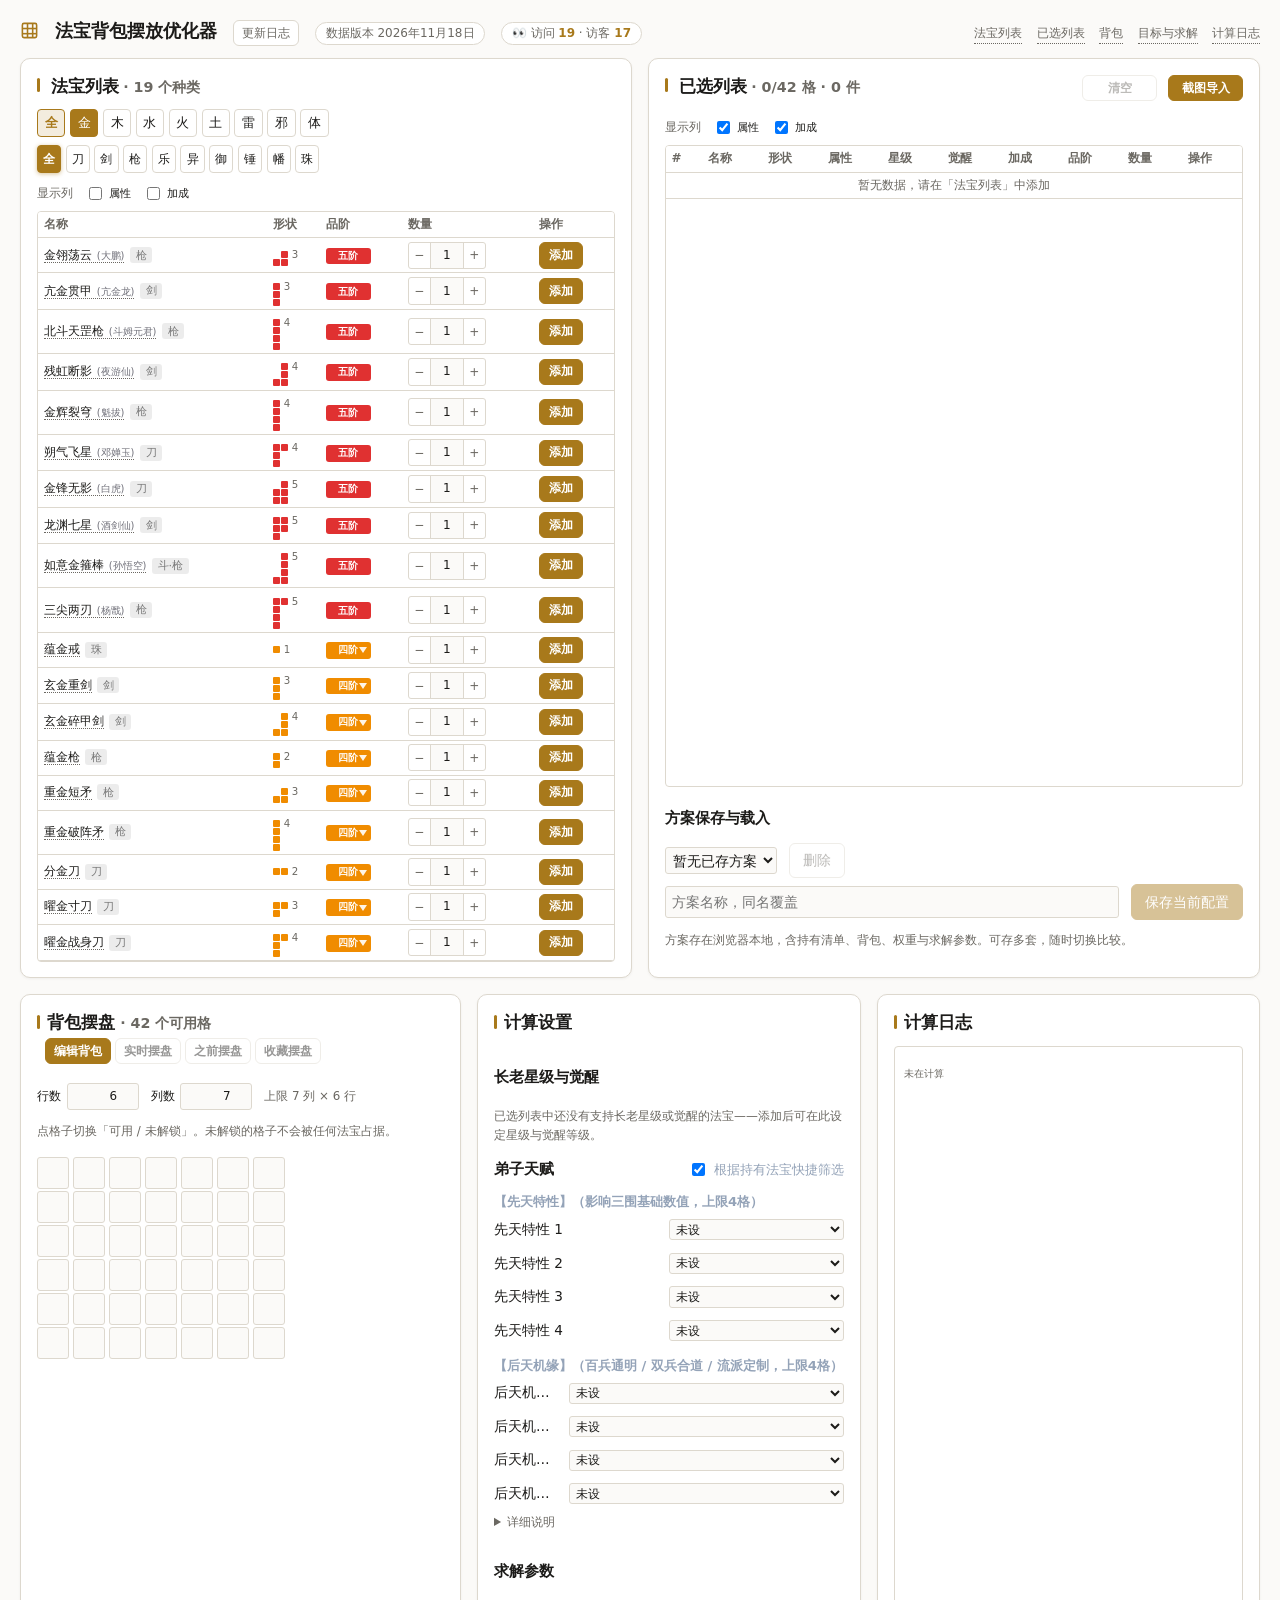
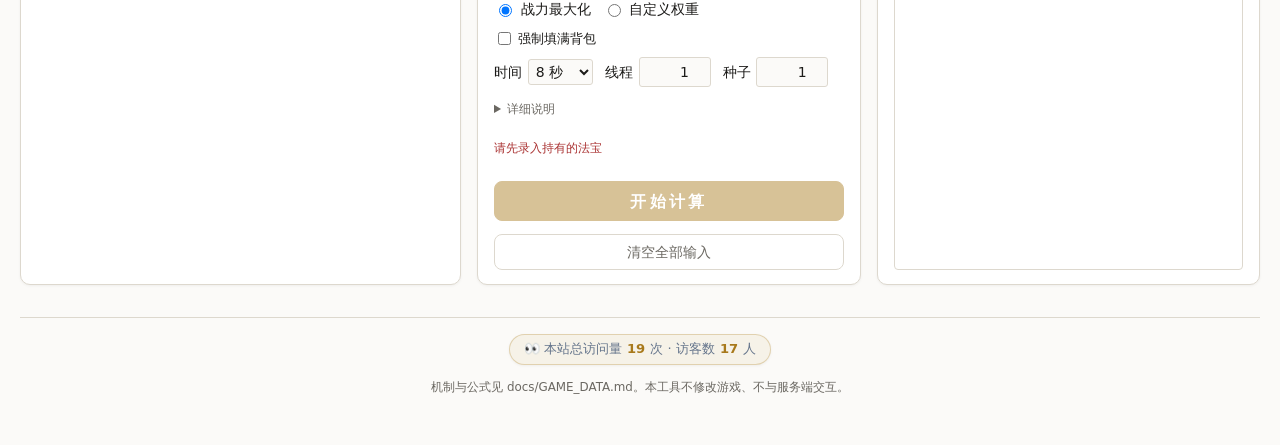
==== commit 6a1158a8: "feat: 新增弟子后天机缘(4格)计算与持有法宝快捷筛选功能" ====
--- a/index.html
+++ b/index.html
@@ -1448,7 +1448,7 @@
 function aa() {
   ta.push(this) === 1 && (L.requestAnimationFrame || dn)(un);
 }
-const z = {"meta":{"extractedAt":"2026-11-17","resourceVersion":"261117 正式服全量配置（含八风九黎邪枪与0-5觉）","equipCount":377,"shapeCount":152,"skillCount":321,"shapeDeviations":[20110,20312],"awakeningCount":80,"awakeningTotal":82},"attrs":[{"id":2001,"name":"攻击力","kind":1,"nPower":10},{"id":2002,"name":"防御","kind":1,"nPower":10},{"id":2003,"name":"生命值","kind":1,"nPower":0.20000000298023224},{"id":2004,"name":"攻击力百分比","kind":2,"nPower":0},{"id":2005,"name":"防御百分比","kind":2,"nPower":0},{"id":2006,"name":"生命值百分比","kind":2,"nPower":0},{"id":2025,"name":"增伤","kind":2,"nPower":10},{"id":2027,"name":"暴击增伤","kind":2,"nPower":5},{"id":2045,"name":"治疗效果","kind":2,"nPower":10},{"id":2047,"name":"汲取","kind":2,"nPower":0},{"id":2049,"name":"汲取率","kind":2,"nPower":10},{"id":2069,"name":"护盾效果","kind":2,"nPower":5}],"shapes":[{"id":10101,"name":"金戒","cells":[[0,0]],"width":1,"height":1},{"id":10102,"name":"分金刀","cells":[[0,0],[0,1]],"width":2,"height":1},{"id":10103,"name":"重金短矛","cells":[[0,1],[1,0],[1,1]],"width":2,"height":2},{"id":10104,"name":"重金破阵矛","cells":[[0,0],[1,0],[2,0],[3,0]],"width":1,"height":4},{"id":10105,"name":"玄金重剑","cells":[[0,0],[1,0],[2,0]],"width":1,"height":3},{"id":10106,"name":"玄金碎甲剑","cells":[[0,1],[1,1],[2,0],[2,1]],"width":2,"height":3},{"id":10107,"name":"曜金寸刀","cells":[[0,0],[0,1],[1,0]],"width":2,"height":2},{"id":10108,"name":"曜金战身刀","cells":[[0,0],[0,1],[1,0],[2,0]],"width":2,"height":3},{"id":10109,"name":"蕴金枪","cells":[[0,0],[1,0]],"width":1,"height":2},{"id":10201,"name":"枯荣种","cells":[[0,0]],"width":1,"height":1},{"id":10202,"name":"老山参","cells":[[0,0],[1,0]],"width":1,"height":2},{"id":10203,"name":"木灵护臂（正式版）","cells":[[0,0],[0,1],[1,0]],"width":2,"height":2},{"id":10204,"name":"木灵玉如意","cells":[[0,1],[1,1],[2,0],[2,1]],"width":2,"height":3},{"id":10205,"name":"噬元喷菇","cells":[[0,0],[0,1],[1,0]],"width":2,"height":2},{"id":10206,"name":"千瘴断魂琴","cells":[[0,0],[0,1],[1,0],[2,0]],"width":2,"height":3},{"id":10207,"name":"千瘴短笛","cells":[[0,1],[1,0],[1,1]],"width":2,"height":2},{"id":10208,"name":"噬元大丽花","cells":[[0,0],[0,1],[1,0],[1,1]],"width":2,"height":2},{"id":10209,"name":"静心木鱼","cells":[[0,0],[0,1]],"width":2,"height":1},{"id":10301,"name":"流水散","cells":[[0,0]],"width":1,"height":1},{"id":10302,"name":"净魂刃","cells":[[0,0],[1,0]],"width":1,"height":2},{"id":10303,"name":"霜华轻剑","cells":[[0,0],[1,0],[2,0]],"width":1,"height":3},{"id":10304,"name":"霜华千影剑","cells":[[0,1],[1,1],[2,0],[2,1]],"width":2,"height":3},{"id":10305,"name":"冰魄护肩","cells":[[0,0],[0,1],[1,0]],"width":2,"height":2},{"id":10306,"name":"冰魄凝神甲","cells":[[0,0],[0,1],[1,0],[1,1]],"width":2,"height":2},{"id":10307,"name":"急冻瓜锤","cells":[[0,1],[1,0],[1,1]],"width":2,"height":2},{"id":10308,"name":"急冻流星锤","cells":[[0,0],[0,1],[1,0],[2,0]],"width":2,"height":3},{"id":10309,"name":"净魂锤","cells":[[0,0],[0,1]],"width":2,"height":1},{"id":10401,"name":"炎脉髓","cells":[[0,0]],"width":1,"height":1},{"id":10402,"name":"燎魂唢呐","cells":[[0,0],[1,0]],"width":1,"height":2},{"id":10403,"name":"至阳火鉴","cells":[[0,0],[0,1],[1,0]],"width":2,"height":2},{"id":10404,"name":"至阳风火轮","cells":[[0,0],[0,1],[1,0],[1,1]],"width":2,"height":2},{"id":10405,"name":"炽影长刀","cells":[[0,0],[1,0],[2,0]],"width":1,"height":3},{"id":10406,"name":"炽影破锋刃","cells":[[0,0],[0,1],[1,0],[2,0]],"width":2,"height":3},{"id":10407,"name":"拜火铃铛","cells":[[0,1],[1,0],[1,1]],"width":2,"height":2},{"id":10408,"name":"拜火焚星鼓","cells":[[0,1],[1,1],[2,0],[2,1]],"width":2,"height":3},{"id":10409,"name":"燎魂刀","cells":[[0,0],[0,1]],"width":2,"height":1},{"id":10501,"name":"玄黄令","cells":[[0,0]],"width":1,"height":1},{"id":10502,"name":"破岩锤","cells":[[0,0],[0,1]],"width":2,"height":1},{"id":10503,"name":"撼地重锤","cells":[[0,0],[0,1],[1,0]],"width":2,"height":2},{"id":10504,"name":"憾地震魄锤","cells":[[0,0],[0,1],[1,0],[2,0]],"width":2,"height":3},{"id":10505,"name":"坤元大钟","cells":[[0,1],[1,0],[1,1]],"width":2,"height":2},{"id":10506,"name":"坤元生息铠","cells":[[0,0],[0,1],[1,0],[1,1]],"width":2,"height":2},{"id":10507,"name":"崩山长枪","cells":[[0,0],[0,1],[1,0]],"width":2,"height":2},{"id":10508,"name":"崩山裂魂枪","cells":[[0,1],[1,1],[2,0],[2,1]],"width":2,"height":3},{"id":10509,"name":"破岩枪","cells":[[0,0],[1,0]],"width":1,"height":2},{"id":10601,"name":"雷灵珠","cells":[[0,0]],"width":1,"height":1},{"id":10602,"name":"天诛令","cells":[[0,0],[1,0]],"width":1,"height":2},{"id":10603,"name":"鸣雷长剑","cells":[[0,0],[0,1],[1,0]],"width":2,"height":2},{"id":10604,"name":"鸣雷诛邪剑","cells":[[0,1],[1,1],[2,0],[2,1]],"width":2,"height":3},{"id":10605,"name":"玄阴锁链（正式版）","cells":[[0,0],[0,1],[0,2]],"width":3,"height":1},{"id":10606,"name":"玄阴霹雳袋","cells":[[0,0],[0,1],[1,0],[1,1]],"width":2,"height":2},{"id":10607,"name":"雷元腿甲","cells":[[0,1],[1,0],[1,1]],"width":2,"height":2},{"id":10608,"name":"雷元乌龙旗","cells":[[0,0],[0,1],[1,0],[2,0]],"width":2,"height":3},{"id":10609,"name":"雷灵剑","cells":[[0,0],[0,1]],"width":2,"height":1},{"id":10701,"name":"邪源珠","cells":[[0,0]],"width":1,"height":1},{"id":10702,"name":"玄阴枪","cells":[[0,0],[1,0]],"width":1,"height":2},{"id":10703,"name":"血灵短矛","cells":[[0,0],[1,0],[2,0]],"width":1,"height":3},{"id":10704,"name":"血灵钻魂枪","cells":[[0,0],[1,0],[2,0],[3,0]],"width":1,"height":4},{"id":10705,"name":"欢愉短匕","cells":[[0,1],[1,0],[1,1]],"width":2,"height":2},{"id":10706,"name":"欢愉蚀骨刃","cells":[[0,0],[0,1],[1,0],[2,0]],"width":2,"height":3},{"id":10707,"name":"炼魂小幡","cells":[[0,0],[0,1],[1,0]],"width":2,"height":2},{"id":10708,"name":"炼魂万千幡","cells":[[0,1],[1,1],[2,0],[2,1]],"width":2,"height":3},{"id":10709,"name":"玄阴旗","cells":[[0,0],[0,1]],"width":2,"height":1},{"id":10801,"name":"大力丸","cells":[[0,0]],"width":1,"height":1},{"id":10802,"name":"灵兽肉","cells":[[0,0],[0,1]],"width":2,"height":1},{"id":10803,"name":"罡体腰带","cells":[[0,0],[0,1],[0,2]],"width":3,"height":1},{"id":10804,"name":"罡体不破甲","cells":[[0,0],[0,1],[1,0],[1,1]],"width":2,"height":2},{"id":10805,"name":"百炼短锤","cells":[[0,1],[1,0],[1,1]],"width":2,"height":2},{"id":10806,"name":"百炼成金锤","cells":[[0,0],[0,1],[1,0],[2,0]],"width":2,"height":3},{"id":10807,"name":"无相念珠","cells":[[0,0],[0,1],[1,0]],"width":2,"height":2},{"id":10808,"name":"无相渡敌钵","cells":[[0,1],[1,1],[2,0],[2,1]],"width":2,"height":3},{"id":10809,"name":"九宫牌","cells":[[0,0],[1,0]],"width":1,"height":2},{"id":20101,"name":"金辉裂穹","cells":[[0,0],[1,0],[2,0],[3,0]],"width":1,"height":4},{"id":20102,"name":"三尖两刃","cells":[[0,0],[0,1],[1,0],[2,0],[3,0]],"width":2,"height":4},{"id":20103,"name":"残虹断影","cells":[[0,1],[1,1],[2,0],[2,1]],"width":2,"height":3},{"id":20104,"name":"龙渊七星","cells":[[0,0],[0,1],[1,0],[1,1],[2,0]],"width":2,"height":3},{"id":20105,"name":"朔气飞星","cells":[[0,0],[0,1],[1,0],[2,0]],"width":2,"height":3},{"id":20106,"name":"金锋无影","cells":[[0,1],[1,0],[1,1],[2,0],[2,1]],"width":2,"height":3},{"id":20107,"name":"金翎荡云","cells":[[0,1],[1,0],[1,1]],"width":2,"height":2},{"id":20108,"name":"亢金贯甲","cells":[[0,0],[1,0],[2,0]],"width":1,"height":3},{"id":20109,"name":"北斗天罡枪","cells":[[0,0],[1,0],[2,0],[3,0]],"width":1,"height":4},{"id":20110,"name":"如意金箍棒","cells":[[0,1],[1,1],[2,1],[3,0],[3,1]],"width":2,"height":4},{"id":20201,"name":"千嶂不破","cells":[[0,0],[0,1],[1,0],[1,1]],"width":2,"height":2},{"id":20202,"name":"青阳唤春","cells":[[0,1],[1,0],[1,1],[2,0],[2,1]],"width":2,"height":3},{"id":20203,"name":"灵泽衔瑞","cells":[[0,0],[0,1],[1,0],[2,0]],"width":2,"height":3},{"id":20204,"name":"通幽震魄","cells":[[0,0],[0,1],[1,0],[1,1],[2,0]],"width":2,"height":3},{"id":20205,"name":"掌天奇韵","cells":[[0,0],[0,1],[1,0],[1,1]],"width":2,"height":2},{"id":20206,"name":"五毒俱全","cells":[[0,0],[0,1],[1,0],[1,1],[2,0]],"width":2,"height":3},{"id":20207,"name":"木3-1御","cells":[[0,0],[0,1],[1,0]],"width":2,"height":2},{"id":20208,"name":"木3-2乐","cells":[[0,1],[1,0],[1,1]],"width":2,"height":2},{"id":20209,"name":"木4格剑","cells":[[0,0],[0,1],[1,0],[1,1]],"width":2,"height":2},{"id":20210,"name":"木5格剑","cells":[[0,1],[1,0],[1,1],[2,0],[2,1]],"width":2,"height":3},{"id":20301,"name":"凌波惊鸿","cells":[[0,1],[1,1],[2,0],[2,1]],"width":2,"height":3},{"id":20302,"name":"月华清影","cells":[[0,0],[0,1],[1,0],[1,1],[2,0]],"width":2,"height":3},{"id":20303,"name":"玄水护心","cells":[[0,0],[0,1],[1,0],[1,1]],"width":2,"height":2},{"id":20304,"name":"封神奇卷","cells":[[0,1],[1,0],[1,1],[2,0],[2,1]],"width":2,"height":3},{"id":20305,"name":"沧溟凝冰","cells":[[0,0],[0,1],[1,0],[2,0]],"width":2,"height":3},{"id":20306,"name":"玄冥坠星","cells":[[0,0],[0,1],[1,0],[1,1],[2,0]],"width":2,"height":3},{"id":20307,"name":"水3-1剑","cells":[[0,0],[1,0],[2,0]],"width":1,"height":3},{"id":20308,"name":"水3-2御","cells":[[0,0],[0,1],[1,0]],"width":2,"height":2},{"id":20309,"name":"冰魄华盖","cells":[[0,0],[0,1],[1,0],[1,1]],"width":2,"height":2},{"id":20310,"name":"万载玄冰","cells":[[0,0],[0,1],[1,0],[1,1],[2,0]],"width":2,"height":3},{"id":20311,"name":"晴水华盖","cells":[[0,0],[0,1],[1,0],[1,1]],"width":2,"height":2},{"id":20312,"name":"弱水涓扇","cells":[[0,1],[1,0],[1,1],[2,0],[2,1]],"width":2,"height":3},{"id":20401,"name":"燧火传薪","cells":[[0,0],[0,1],[1,0],[1,1]],"width":2,"height":2},{"id":20402,"name":"燃欲燎魂","cells":[[0,1],[1,1],[2,1],[3,0],[3,1]],"width":2,"height":4},{"id":20403,"name":"赤霄斩浪","cells":[[0,0],[0,1],[1,0],[2,0]],"width":2,"height":3},{"id":20404,"name":"烈阳灼心","cells":[[0,1],[1,0],[1,1],[2,0],[2,1]],"width":2,"height":3},{"id":20405,"name":"祭火律令","cells":[[0,1],[1,1],[2,0],[2,1]],"width":2,"height":3},{"id":20406,"name":"南明离炎","cells":[[0,0],[0,1],[1,0],[1,1],[2,0]],"width":2,"height":3},{"id":20407,"name":"食为天鼎(活动）","cells":[[0,0],[0,1],[1,0],[1,1]],"width":2,"height":2},{"id":20408,"name":"乾坤浑天(活动）","cells":[[0,1],[1,1],[2,1],[3,0],[3,1]],"width":2,"height":4},{"id":20409,"name":"火3-1异","cells":[[0,0],[0,1],[1,0]],"width":2,"height":2},{"id":20410,"name":"火3-2刀","cells":[[0,0],[1,0],[2,0]],"width":1,"height":3},{"id":20501,"name":"宣花裂地","cells":[[0,0],[0,1],[1,0],[2,0]],"width":2,"height":3},{"id":20502,"name":"十方大山","cells":[[0,1],[0,2],[1,1],[2,0],[2,1]],"width":3,"height":3},{"id":20503,"name":"逐日镇岳","cells":[[0,0],[0,1],[1,0],[1,1]],"width":2,"height":2},{"id":20504,"name":"五色炼天","cells":[[0,0],[0,1],[1,0],[1,1],[2,0]],"width":2,"height":3},{"id":20505,"name":"遁地奇行","cells":[[0,1],[1,1],[2,0],[2,1]],"width":2,"height":3},{"id":20506,"name":"霸王崩山","cells":[[0,1],[1,0],[1,1],[2,0],[2,1]],"width":2,"height":3},{"id":20507,"name":"土3-1锤","cells":[[0,0],[0,1],[1,0]],"width":2,"height":2},{"id":20508,"name":"土3-2御","cells":[[0,1],[1,0],[1,1]],"width":2,"height":2},{"id":20509,"name":"限时土4格锤","cells":[[0,1],[1,1],[2,0],[2,1]],"width":2,"height":3},{"id":20510,"name":"限时土5格锤","cells":[[0,1],[1,0],[1,1],[2,0],[2,1]],"width":2,"height":3},{"id":20601,"name":"神谕裁罪","cells":[[0,1],[1,1],[2,0],[2,1]],"width":2,"height":3},{"id":20602,"name":"阳雷裂空","cells":[[0,0],[0,1],[1,0],[1,1],[2,0]],"width":2,"height":3},{"id":20603,"name":"截雷断运","cells":[[0,0],[0,1],[1,0],[1,1]],"width":2,"height":2},{"id":20604,"name":"阴雷回响","cells":[[0,1],[1,0],[1,1],[2,0],[2,1]],"width":2,"height":3},{"id":20605,"name":"九霄镇魔","cells":[[0,0],[0,1],[1,0],[2,0]],"width":2,"height":3},{"id":20606,"name":"五雷号令","cells":[[0,0],[0,1],[1,0],[1,1],[2,0]],"width":2,"height":3},{"id":20607,"name":"雷3-1剑","cells":[[0,0],[0,1],[1,0]],"width":2,"height":2},{"id":20608,"name":"雷3-2异","cells":[[0,0],[0,1],[0,2]],"width":3,"height":1},{"id":20701,"name":"邪4-1枪","cells":[[0,0],[1,0],[2,0],[3,0]],"width":1,"height":4},{"id":20702,"name":"邪5-1枪","cells":[[0,0],[0,1],[1,0],[2,0],[3,0]],"width":2,"height":4},{"id":20703,"name":"邪4-2刀","cells":[[0,0],[0,1],[1,0],[2,0]],"width":2,"height":3},{"id":20704,"name":"邪5-2刀","cells":[[0,1],[1,0],[1,1],[2,0],[2,1]],"width":2,"height":3},{"id":20705,"name":"邪4-3幡","cells":[[0,1],[1,1],[2,0],[2,1]],"width":2,"height":3},{"id":20706,"name":"邪5-3幡","cells":[[0,0],[0,1],[1,0],[1,1],[2,0]],"width":2,"height":3},{"id":20707,"name":"邪3-1枪","cells":[[0,0],[1,0],[2,0]],"width":1,"height":3},{"id":20708,"name":"邪3-2刀","cells":[[0,1],[1,0],[1,1]],"width":2,"height":2},{"id":20801,"name":"体4-1御","cells":[[0,0],[0,1],[1,0],[1,1]],"width":2,"height":2},{"id":20802,"name":"体5-1御","cells":[[0,0],[0,1],[1,0],[1,1],[2,0]],"width":2,"height":3},{"id":20803,"name":"体4-2锤","cells":[[0,0],[0,1],[1,0],[2,0]],"width":2,"height":3},{"id":20804,"name":"体5-2锤","cells":[[0,1],[1,0],[1,1],[2,0],[2,1]],"width":2,"height":3},{"id":20805,"name":"体4-3异","cells":[[0,1],[1,1],[2,0],[2,1]],"width":2,"height":3},{"id":20806,"name":"体5-3异","cells":[[0,0],[0,1],[1,0],[1,1],[2,0]],"width":2,"height":3},{"id":20807,"name":"体3-1御","cells":[[0,0],[0,1],[0,2]],"width":3,"height":1},{"id":20808,"name":"体3-2锤","cells":[[0,1],[1,0],[1,1]],"width":2,"height":2},{"id":20809,"name":"鸣玉无极","cells":[[0,0],[0,1],[1,0],[1,1]],"width":2,"height":2},{"id":20810,"name":"无相无我","cells":[[0,1],[1,0],[1,1],[2,0],[2,1]],"width":2,"height":3},{"id":20709,"name":"八风箕伯","cells":[[0,0],[1,0],[2,0],[3,0]],"width":1,"height":4},{"id":20710,"name":"九黎兵主","cells":[[0,1],[1,0],[1,1],[2,0],[2,1]],"width":2,"height":3}],"skills":[{"id":1011,"name":"蕴金戒1","desc":"使相邻金系装备伤害增加2%","scope":"adjacent","elementMask":2,"buffs":[{"attr":2025,"value":200}]},{"id":1012,"name":"蕴金戒2","desc":"使相邻金系装备伤害增加4%","scope":"adjacent","elementMask":2,"buffs":[{"attr":2025,"value":400}]},{"id":1013,"name":"蕴金戒3","desc":"使相邻金系装备伤害增加6%","scope":"adjacent","elementMask":2,"buffs":[{"attr":2025,"value":600}]},{"id":1014,"name":"蕴金戒4","desc":"使相邻金系装备伤害增加10%","scope":"adjacent","elementMask":2,"buffs":[{"attr":2025,"value":1000}]},{"id":1035,"name":"金3-1","desc":"每有一件相邻金系装备给本装备提供20%攻击力加成","scope":"self","elementMask":2,"buffs":[{"attr":2004,"value":2000}]},{"id":1041,"name":"重金破阵矛1","desc":"每有一件相邻金系装备给本装备提供7.5%暴击伤害","scope":"self","elementMask":2,"buffs":[{"attr":2027,"value":750}]},{"id":1042,"name":"重金破阵矛2","desc":"每有一件相邻金系装备给本装备提供7.5%暴击伤害","scope":"self","elementMask":2,"buffs":[{"attr":2027,"value":750}]},{"id":1043,"name":"重金破阵矛3","desc":"每有一件相邻金系装备给本装备提供7.5%暴击伤害","scope":"self","elementMask":2,"buffs":[{"attr":2027,"value":750}]},{"id":1044,"name":"重金破阵矛4","desc":"每有一件相邻金系装备给本装备提供15%暴击伤害","scope":"self","elementMask":2,"buffs":[{"attr":2027,"value":1500}]},{"id":1045,"name":"三尖两刃","desc":"每有一件相邻金系装备给本装备提供15%暴击伤害","scope":"self","elementMask":2,"buffs":[{"attr":2027,"value":1500}]},{"id":1046,"name":"如意金箍棒","desc":"每有一件相邻金系装备给本装备提供15%暴击伤害","scope":"self","elementMask":2,"buffs":[{"attr":2027,"value":1500}]},{"id":1061,"name":"玄金碎甲剑1","desc":"每有一件相邻金系装备给本装备提供5%伤害加成","scope":"self","elementMask":2,"buffs":[{"attr":2025,"value":500}]},{"id":1062,"name":"玄金碎甲剑2","desc":"每有一件相邻金系装备给本装备提供5%伤害加成","scope":"self","elementMask":2,"buffs":[{"attr":2025,"value":500}]},{"id":1063,"name":"玄金碎甲剑3","desc":"每有一件相邻金系装备给本装备提供5%伤害加成","scope":"self","elementMask":2,"buffs":[{"attr":2025,"value":500}]},{"id":1064,"name":"玄金碎甲剑4","desc":"每有一件相邻金系装备给本装备提供10%伤害加成","scope":"self","elementMask":2,"buffs":[{"attr":2025,"value":1000}]},{"id":1065,"name":"龙渊七星","desc":"每有一件相邻金系装备给本装备提供10%伤害加成","scope":"self","elementMask":2,"buffs":[{"attr":2025,"value":1000}]},{"id":1081,"name":"曜金战身刀1","desc":"每有一件相邻金系装备给本装备提供20%攻击力加成","scope":"self","elementMask":2,"buffs":[{"attr":2004,"value":2000}]},{"id":1082,"name":"曜金战身刀2","desc":"每有一件相邻金系装备给本装备提供20%攻击力加成","scope":"self","elementMask":2,"buffs":[{"attr":2004,"value":2000}]},{"id":1083,"name":"曜金战身刀3","desc":"每有一件相邻金系装备给本装备提供20%攻击力加成","scope":"self","elementMask":2,"buffs":[{"attr":2004,"value":2000}]},{"id":1084,"name":"曜金战身刀4","desc":"每有一件相邻金系装备给本装备提供40%攻击力加成","scope":"self","elementMask":2,"buffs":[{"attr":2004,"value":4000}]},{"id":1085,"name":"强攻","desc":"每有一件相邻金系装备给本装备提供40%攻击力加成","scope":"self","elementMask":2,"buffs":[{"attr":2004,"value":4000}]},{"id":1135,"name":"金3-2","desc":"每有一件相邻金系装备给本装备提供20%攻击力加成","scope":"self","elementMask":2,"buffs":[{"attr":2004,"value":2000}]},{"id":2011,"name":"枯荣种1","desc":"使相邻木系装备生命值提高20%","scope":"adjacent","elementMask":4,"buffs":[{"attr":2006,"value":2000}]},{"id":2012,"name":"枯荣种2","desc":"使相邻木系装备生命值提高30%","scope":"adjacent","elementMask":4,"buffs":[{"attr":2006,"value":3000}]},{"id":2013,"name":"枯荣种3","desc":"使相邻木系装备生命值提高40%","scope":"adjacent","elementMask":4,"buffs":[{"attr":2006,"value":4000}]},{"id":2014,"name":"枯荣种4","desc":"使相邻木系装备生命值提高50%","scope":"adjacent","elementMask":4,"buffs":[{"attr":2006,"value":5000}]},{"id":2035,"name":"木3-1","desc":"每有一件相邻木系装备给本装备提供60%生命值加成","scope":"self","elementMask":4,"buffs":[{"attr":2006,"value":6000}]},{"id":2041,"name":"木灵玉如意1","desc":"每有一件相邻木系装备给本装备提供5%治疗加成","scope":"self","elementMask":4,"buffs":[{"attr":2045,"value":500}]},{"id":2042,"name":"木灵玉如意2","desc":"每有一件相邻木系装备给本装备提供5%治疗加成","scope":"self","elementMask":4,"buffs":[{"attr":2045,"value":500}]},{"id":2043,"name":"木灵玉如意3","desc":"每有一件相邻木系装备给本装备提供5%治疗加成","scope":"self","elementMask":4,"buffs":[{"attr":2045,"value":500}]},{"id":2044,"name":"木灵玉如意4","desc":"每有一件相邻木系装备给本装备提供10%治疗加成","scope":"self","elementMask":4,"buffs":[{"attr":2045,"value":1000}]},{"id":2045,"name":"青阳唤春","desc":"每有一件相邻木系装备给本装备提供10%治疗加成","scope":"self","elementMask":4,"buffs":[{"attr":2045,"value":1000}]},{"id":2046,"name":"青帝剑","desc":"每有一件相邻木系装备给本装备提供40%攻击力加成","scope":"self","elementMask":4,"buffs":[{"attr":2004,"value":4000}]},{"id":2061,"name":"千瘴断魂琴1","desc":"每有一件相邻木系装备给本装备提供20%攻击力加成","scope":"self","elementMask":4,"buffs":[{"attr":2004,"value":2000}]},{"id":2062,"name":"千瘴断魂琴2","desc":"每有一件相邻木系装备给本装备提供20%攻击力加成","scope":"self","elementMask":4,"buffs":[{"attr":2004,"value":2000}]},{"id":2063,"name":"千瘴断魂琴3","desc":"每有一件相邻木系装备给本装备提供20%攻击力加成","scope":"self","elementMask":4,"buffs":[{"attr":2004,"value":2000}]},{"id":2064,"name":"千瘴断魂琴4","desc":"每有一件相邻木系装备给本装备提供40%攻击力加成","scope":"self","elementMask":4,"buffs":[{"attr":2004,"value":4000}]},{"id":2065,"name":"五毒俱全","desc":"每有一件相邻木系装备给本装备提供40%攻击力加成","scope":"self","elementMask":4,"buffs":[{"attr":2004,"value":4000}]},{"id":2081,"name":"噬元大丽花1","desc":"每有一件相邻木系装备给本装备提供20%生命值加成","scope":"self","elementMask":4,"buffs":[{"attr":2006,"value":2000}]},{"id":2082,"name":"噬元大丽花2","desc":"每有一件相邻木系装备给本装备提供20%生命值加成","scope":"self","elementMask":4,"buffs":[{"attr":2006,"value":2000}]},{"id":2083,"name":"噬元大丽花3","desc":"每有一件相邻木系装备给本装备提供20%生命值加成","scope":"self","elementMask":4,"buffs":[{"attr":2006,"value":2000}]},{"id":2084,"name":"噬元大丽花4","desc":"每有一件相邻木系装备给本装备提供40%生命值加成","scope":"self","elementMask":4,"buffs":[{"attr":2006,"value":4000}]},{"id":2085,"name":"通幽震魄","desc":"每有一件相邻木系装备给本装备提供50%生命值加成","scope":"self","elementMask":4,"buffs":[{"attr":2006,"value":5000}]},{"id":2135,"name":"木3-2","desc":"每有一件相邻木系装备给本装备提供20%攻击力加成","scope":"self","elementMask":4,"buffs":[{"attr":2004,"value":2000}]},{"id":3011,"name":"流水散1","desc":"使相邻水系装备防御增加40%","scope":"adjacent","elementMask":8,"buffs":[{"attr":2005,"value":4000}]},{"id":3012,"name":"流水散2","desc":"使相邻水系装备防御增加60%","scope":"adjacent","elementMask":8,"buffs":[{"attr":2005,"value":6000}]},{"id":3013,"name":"流水散3","desc":"使相邻水系装备防御增加80%","scope":"adjacent","elementMask":8,"buffs":[{"attr":2005,"value":8000}]},{"id":3014,"name":"流水散4","desc":"使相邻水系装备防御增加100%","scope":"adjacent","elementMask":8,"buffs":[{"attr":2005,"value":10000}]},{"id":3035,"name":"水3-1","desc":"每有一件相邻水系装备给本装备提供20%攻击力加成","scope":"self","elementMask":8,"buffs":[{"attr":2004,"value":2000}]},{"id":3041,"name":"霜华千影剑1","desc":"每有一件相邻水系装备给本装备提供20%攻击力加成","scope":"self","elementMask":8,"buffs":[{"attr":2004,"value":2000}]},{"id":3042,"name":"霜华千影剑2","desc":"每有一件相邻水系装备给本装备提供20%攻击力加成","scope":"self","elementMask":8,"buffs":[{"attr":2004,"value":2000}]},{"id":3043,"name":"霜华千影剑3","desc":"每有一件相邻水系装备给本装备提供20%攻击力加成","scope":"self","elementMask":8,"buffs":[{"attr":2004,"value":2000}]},{"id":3044,"name":"霜华千影剑4","desc":"每有一件相邻水系装备给本装备提供40%攻击力加成","scope":"self","elementMask":8,"buffs":[{"attr":2004,"value":4000}]},{"id":3045,"name":"月华清影","desc":"每有一件相邻水系装备给本装备提供40%攻击力加成","scope":"self","elementMask":8,"buffs":[{"attr":2004,"value":4000}]},{"id":3046,"name":"万载玄冰（共工）","desc":"每有一件相邻水系装备给本装备提供50%攻击力加成","scope":"self","elementMask":8,"buffs":[{"attr":2004,"value":5000}]},{"id":3061,"name":"冰魄凝神甲1","desc":"每有一件相邻水系装备给本装备提供10%护盾值加成","scope":"self","elementMask":8,"buffs":[{"attr":2069,"value":1000}]},{"id":3062,"name":"冰魄凝神甲2","desc":"每有一件相邻水系装备给本装备提供10%护盾值加成","scope":"self","elementMask":8,"buffs":[{"attr":2069,"value":1000}]},{"id":3063,"name":"冰魄凝神甲3","desc":"每有一件相邻水系装备给本装备提供10%护盾值加成","scope":"self","elementMask":8,"buffs":[{"attr":2069,"value":1000}]},{"id":3064,"name":"冰魄凝神甲4","desc":"每有一件相邻水系装备给本装备提供10%护盾值加成","scope":"self","elementMask":8,"buffs":[{"attr":2069,"value":1000}]},{"id":3065,"name":"封神奇卷","desc":"每有一件相邻水系装备给本装备提供10%护盾值加成","scope":"self","elementMask":8,"buffs":[{"attr":2069,"value":1000}]},{"id":3081,"name":"急冻流星锤1","desc":"每有一件相邻水系装备给本装备提供50%防御加成","scope":"self","elementMask":8,"buffs":[{"attr":2005,"value":5000}]},{"id":3082,"name":"急冻流星锤2","desc":"每有一件相邻水系装备给本装备提供50%防御加成","scope":"self","elementMask":8,"buffs":[{"attr":2005,"value":5000}]},{"id":3083,"name":"急冻流星锤3","desc":"每有一件相邻水系装备给本装备提供50%防御加成","scope":"self","elementMask":8,"buffs":[{"attr":2005,"value":5000}]},{"id":3084,"name":"急冻流星锤4","desc":"每有一件相邻水系装备给本装备提供100%防御加成","scope":"self","elementMask":8,"buffs":[{"attr":2005,"value":10000}]},{"id":3085,"name":"玄冥坠星","desc":"每有一件相邻水系装备给本装备提供100%防御加成","scope":"self","elementMask":8,"buffs":[{"attr":2005,"value":10000}]},{"id":3095,"name":"弱水涓扇","desc":"每有一件相邻水系装备给本装备提供50%攻击加成","scope":"self","elementMask":8,"buffs":[{"attr":2004,"value":5000}]},{"id":3135,"name":"水3-2","desc":"每有一件相邻水系装备给本装备提供80%生命值加成","scope":"self","elementMask":8,"buffs":[{"attr":2006,"value":8000}]},{"id":4011,"name":"炎脉髓1","desc":"使相邻火系装备伤害增加2%","scope":"adjacent","elementMask":16,"buffs":[{"attr":2025,"value":200}]},{"id":4012,"name":"炎脉髓2","desc":"使相邻火系装备伤害增加4%","scope":"adjacent","elementMask":16,"buffs":[{"attr":2025,"value":400}]},{"id":4013,"name":"炎脉髓3","desc":"使相邻火系装备伤害增加6%","scope":"adjacent","elementMask":16,"buffs":[{"attr":2025,"value":600}]},{"id":4014,"name":"炎脉髓4","desc":"使相邻火系装备伤害增加8%","scope":"adjacent","elementMask":16,"buffs":[{"attr":2025,"value":800}]},{"id":4021,"name":"炽影破锋刃1","desc":"每有一件相邻火系装备给本装备提供5%伤害加成","scope":"self","elementMask":16,"buffs":[{"attr":2025,"value":500}]},{"id":4022,"name":"炽影破锋刃2","desc":"每有一件相邻火系装备给本装备提供5%伤害加成","scope":"self","elementMask":16,"buffs":[{"attr":2025,"value":500}]},{"id":4023,"name":"炽影破锋刃3","desc":"每有一件相邻火系装备给本装备提供5%伤害加成","scope":"self","elementMask":16,"buffs":[{"attr":2025,"value":500}]},{"id":4024,"name":"炽影破锋刃4","desc":"每有一件相邻火系装备给本装备提供10%伤害加成","scope":"self","elementMask":16,"buffs":[{"attr":2025,"value":1000}]},{"id":4031,"name":"至阳风火轮1","desc":"每有一件相邻火系装备给本装备提供20%攻击力加成","scope":"self","elementMask":16,"buffs":[{"attr":2004,"value":2000}]},{"id":4032,"name":"至阳风火轮2","desc":"每有一件相邻火系装备给本装备提供20%攻击力加成","scope":"self","elementMask":16,"buffs":[{"attr":2004,"value":2000}]},{"id":4033,"name":"至阳风火轮3","desc":"每有一件相邻火系装备给本装备提供20%攻击力加成","scope":"self","elementMask":16,"buffs":[{"attr":2004,"value":2000}]},{"id":4034,"name":"至阳风火轮4","desc":"每有一件相邻火系装备给本装备提供40%攻击力加成","scope":"self","elementMask":16,"buffs":[{"attr":2004,"value":4000}]},{"id":4035,"name":"火3-1","desc":"每有一件相邻火系装备给本装备提供20%攻击力加成","scope":"self","elementMask":16,"buffs":[{"attr":2004,"value":2000}]},{"id":4045,"name":"烈阳灼心","desc":"每有一件相邻火系装备给本装备提供10%伤害加成","scope":"self","elementMask":16,"buffs":[{"attr":2025,"value":1000}]},{"id":4065,"name":"燃欲燎魂","desc":"每有一件相邻火系装备给本装备提供40%攻击力加成","scope":"self","elementMask":16,"buffs":[{"attr":2004,"value":4000}]},{"id":4081,"name":"拜火焚星鼓1","desc":"相邻每件火系法宝提供0.5%强化汲取","scope":"self","elementMask":16,"buffs":[{"attr":2047,"value":10000},{"attr":2049,"value":50}]},{"id":4082,"name":"拜火焚星鼓2","desc":"相邻每件火系法宝提供0.5%强化汲取","scope":"self","elementMask":16,"buffs":[{"attr":2047,"value":10000},{"attr":2049,"value":50}]},{"id":4083,"name":"拜火焚星鼓3","desc":"相邻每件火系法宝提供0.5%强化汲取","scope":"self","elementMask":16,"buffs":[{"attr":2047,"value":10000},{"attr":2049,"value":50}]},{"id":4084,"name":"拜火焚星鼓4","desc":"相邻每件火系法宝提供1%强化汲取","scope":"self","elementMask":16,"buffs":[{"attr":2047,"value":10000},{"attr":2049,"value":100}]},{"id":4085,"name":"南明离炎","desc":"相邻每件火系法宝提供1%强化汲取","scope":"self","elementMask":16,"buffs":[{"attr":2047,"value":10000},{"attr":2049,"value":100}]},{"id":4115,"name":"乾坤浑天","desc":"每有一件相邻火系装备给本装备提供50%攻击力","scope":"self","elementMask":16,"buffs":[{"attr":2004,"value":5000}]},{"id":4135,"name":"火3-2","desc":"每有一件相邻火系装备给本装备提供20%攻击力加成","scope":"self","elementMask":16,"buffs":[{"attr":2004,"value":2000}]},{"id":5011,"name":"玄黄令1","desc":"使相邻土系装备伤害增加2%","scope":"adjacent","elementMask":32,"buffs":[{"attr":2025,"value":200}]},{"id":5012,"name":"玄黄令2","desc":"使相邻土系装备伤害增加4%","scope":"adjacent","elementMask":32,"buffs":[{"attr":2025,"value":400}]},{"id":5013,"name":"玄黄令3","desc":"使相邻土系装备伤害增加6%","scope":"adjacent","elementMask":32,"buffs":[{"attr":2025,"value":600}]},{"id":5014,"name":"玄黄令4","desc":"使相邻土系装备伤害增加8%","scope":"adjacent","elementMask":32,"buffs":[{"attr":2025,"value":800}]},{"id":5021,"name":"坤元生息铠1","desc":"每有一件相邻土系装备给本装备提供5%治疗加成","scope":"self","elementMask":32,"buffs":[{"attr":2045,"value":500}]},{"id":5022,"name":"坤元生息铠2","desc":"每有一件相邻土系装备给本装备提供5%治疗加成","scope":"self","elementMask":32,"buffs":[{"attr":2045,"value":500}]},{"id":5023,"name":"坤元生息铠3","desc":"每有一件相邻土系装备给本装备提供5%治疗加成","scope":"self","elementMask":32,"buffs":[{"attr":2045,"value":500}]},{"id":5024,"name":"坤元生息铠4","desc":"每有一件相邻土系装备给本装备提供10%治疗加成","scope":"self","elementMask":32,"buffs":[{"attr":2045,"value":1000}]},{"id":5031,"name":"憾地震魄锤1","desc":"每有一件相邻土系装备给本装备提供5%伤害加成","scope":"self","elementMask":32,"buffs":[{"attr":2025,"value":500}]},{"id":5032,"name":"憾地震魄锤2","desc":"每有一件相邻土系装备给本装备提供5%伤害加成","scope":"self","elementMask":32,"buffs":[{"attr":2025,"value":500}]},{"id":5033,"name":"憾地震魄锤3","desc":"每有一件相邻土系装备给本装备提供5%伤害加成","scope":"self","elementMask":32,"buffs":[{"attr":2025,"value":500}]},{"id":5034,"name":"憾地震魄锤4","desc":"每有一件相邻土系装备给本装备提供10%伤害加成","scope":"self","elementMask":32,"buffs":[{"attr":2025,"value":1000}]},{"id":5035,"name":"土3-1","desc":"每有一件相邻土系装备给本装备提供100%防御加成","scope":"self","elementMask":32,"buffs":[{"attr":2005,"value":10000}]},{"id":5045,"name":"十方大山","desc":"每有一件相邻土系装备给本装备提供10%伤害加成","scope":"self","elementMask":32,"buffs":[{"attr":2025,"value":1000}]},{"id":5065,"name":"五色炼天","desc":"每有一件相邻土系装备给本装备提供10%治疗加成","scope":"self","elementMask":32,"buffs":[{"attr":2045,"value":1000}]},{"id":5081,"name":"崩山裂魂枪1","desc":"每有一件相邻土系装备给本装备提供5%伤害加成","scope":"self","elementMask":32,"buffs":[{"attr":2025,"value":500}]},{"id":5082,"name":"崩山裂魂枪2","desc":"每有一件相邻土系装备给本装备提供5%伤害加成","scope":"self","elementMask":32,"buffs":[{"attr":2025,"value":500}]},{"id":5083,"name":"崩山裂魂枪3","desc":"每有一件相邻土系装备给本装备提供5%伤害加成","scope":"self","elementMask":32,"buffs":[{"attr":2025,"value":500}]},{"id":5084,"name":"崩山裂魂枪4","desc":"每有一件相邻土系装备给本装备提供10%伤害加成","scope":"self","elementMask":32,"buffs":[{"attr":2025,"value":1000}]},{"id":5085,"name":"霸王崩山","desc":"每有一件相邻土系装备给本装备提供10%伤害加成","scope":"self","elementMask":32,"buffs":[{"attr":2025,"value":1000}]},{"id":5115,"name":"庚辰龙脉","desc":"每有一件相邻土系装备给本装备提供100%防御加成","scope":"self","elementMask":32,"buffs":[{"attr":2005,"value":10000}]},{"id":5135,"name":"土3-2","desc":"每有一件相邻土系装备给本装备提供100%防御加成","scope":"self","elementMask":32,"buffs":[{"attr":2005,"value":10000}]},{"id":6011,"name":"雷灵珠1","desc":"使相邻雷系装备伤害增加2%","scope":"adjacent","elementMask":64,"buffs":[{"attr":2025,"value":200}]},{"id":6012,"name":"雷灵珠2","desc":"使相邻雷系装备伤害增加4%","scope":"adjacent","elementMask":64,"buffs":[{"attr":2025,"value":400}]},{"id":6013,"name":"雷灵珠3","desc":"使相邻雷系装备伤害增加6%","scope":"adjacent","elementMask":64,"buffs":[{"attr":2025,"value":600}]},{"id":6014,"name":"雷灵珠4","desc":"使相邻雷系装备伤害增加8%","scope":"adjacent","elementMask":64,"buffs":[{"attr":2025,"value":800}]},{"id":6021,"name":"玄阴霹雳袋1","desc":"每有一件相邻雷系装备给本装备提供5%强化汲取","scope":"self","elementMask":64,"buffs":[{"attr":2047,"value":10000},{"attr":2049,"value":500}]},{"id":6022,"name":"玄阴霹雳袋2","desc":"每有一件相邻雷系装备给本装备提供5%强化汲取","scope":"self","elementMask":64,"buffs":[{"attr":2047,"value":10000},{"attr":2049,"value":500}]},{"id":6023,"name":"玄阴霹雳袋3","desc":"每有一件相邻雷系装备给本装备提供5%强化汲取","scope":"self","elementMask":64,"buffs":[{"attr":2047,"value":10000},{"attr":2049,"value":500}]},{"id":6024,"name":"玄阴霹雳袋4","desc":"每有一件相邻雷系装备给本装备提供10%强化汲取","scope":"self","elementMask":64,"buffs":[{"attr":2047,"value":10000},{"attr":2049,"value":1000}]},{"id":6025,"name":"阳雷裂空","desc":"每有一件相邻雷系装备给本装备提供10%伤害加成","scope":"self","elementMask":64,"buffs":[{"attr":2025,"value":1000}]},{"id":6031,"name":"鸣雷诛邪剑1","desc":"每有一件相邻雷系装备给本装备提供5%伤害加成","scope":"self","elementMask":64,"buffs":[{"attr":2025,"value":500}]},{"id":6032,"name":"鸣雷诛邪剑2","desc":"每有一件相邻雷系装备给本装备提供5%伤害加成","scope":"self","elementMask":64,"buffs":[{"attr":2025,"value":500}]},{"id":6033,"name":"鸣雷诛邪剑3","desc":"每有一件相邻雷系装备给本装备提供5%伤害加成","scope":"self","elementMask":64,"buffs":[{"attr":2025,"value":500}]},{"id":6034,"name":"鸣雷诛邪剑4","desc":"每有一件相邻雷系装备给本装备提供10%伤害加成","scope":"self","elementMask":64,"buffs":[{"attr":2025,"value":1000}]},{"id":6035,"name":"雷3-1","desc":"每有一件相邻邪系装备给本装备提供20%攻击力加成","scope":"self","elementMask":64,"buffs":[{"attr":2004,"value":2000}]},{"id":6045,"name":"感电","desc":"每有一件相邻雷系装备给本装备提供50%攻击力加成","scope":"self","elementMask":64,"buffs":[{"attr":2004,"value":5000}]},{"id":6065,"name":"阴雷回响","desc":"每有一件相邻雷系装备给本装备提供10%伤害加成","scope":"self","elementMask":64,"buffs":[{"attr":2025,"value":1000}]},{"id":6081,"name":"雷元乌龙旗1","desc":"每有一件相邻雷系装备给本装备提供50%生命值加成","scope":"self","elementMask":64,"buffs":[{"attr":2006,"value":5000}]},{"id":6082,"name":"雷元乌龙旗2","desc":"每有一件相邻雷系装备给本装备提供50%生命值加成","scope":"self","elementMask":64,"buffs":[{"attr":2006,"value":5000}]},{"id":6083,"name":"雷元乌龙旗3","desc":"每有一件相邻雷系装备给本装备提供50%生命值加成","scope":"self","elementMask":64,"buffs":[{"attr":2006,"value":5000}]},{"id":6084,"name":"雷元乌龙旗4","desc":"每有一件相邻雷系装备给本装备提供100%生命值加成","scope":"self","elementMask":64,"buffs":[{"attr":2006,"value":10000}]},{"id":6085,"name":"雷神","desc":"每有一件相邻雷系装备给本装备提供100%生命值加成","scope":"self","elementMask":64,"buffs":[{"attr":2006,"value":10000}]},{"id":6135,"name":"雷3-2","desc":"每有一件相邻邪系装备给本装备提供20%攻击力加成","scope":"self","elementMask":64,"buffs":[{"attr":2004,"value":2000}]},{"id":7011,"name":"邪源珠1","desc":"使相邻邪系装备伤害增加2%","scope":"adjacent","elementMask":128,"buffs":[{"attr":2025,"value":200}]},{"id":7012,"name":"邪源珠2","desc":"使相邻邪系装备伤害增加4%","scope":"adjacent","elementMask":128,"buffs":[{"attr":2025,"value":400}]},{"id":7013,"name":"邪源珠3","desc":"使相邻邪系装备伤害增加6%","scope":"adjacent","elementMask":128,"buffs":[{"attr":2025,"value":600}]},{"id":7014,"name":"邪源珠4","desc":"使相邻邪系装备伤害增加8%","scope":"adjacent","elementMask":128,"buffs":[{"attr":2025,"value":800}]},{"id":7035,"name":"邪3-1","desc":"每有一件相邻邪系装备给本装备提供20%攻击力加成","scope":"self","elementMask":128,"buffs":[{"attr":2004,"value":2000}]},{"id":7041,"name":"血灵钻魂枪1","desc":"每有一件相邻邪系装备给本装备提供20%攻击力加成","scope":"self","elementMask":128,"buffs":[{"attr":2004,"value":2000}]},{"id":7042,"name":"血灵钻魂枪2","desc":"每有一件相邻邪系装备给本装备提供20%攻击力加成","scope":"self","elementMask":128,"buffs":[{"attr":2004,"value":2000}]},{"id":7043,"name":"血灵钻魂枪3","desc":"每有一件相邻邪系装备给本装备提供20%攻击力加成","scope":"self","elementMask":128,"buffs":[{"attr":2004,"value":2000}]},{"id":7044,"name":"血灵钻魂枪4","desc":"每有一件相邻邪系装备给本装备提供40%攻击力加成","scope":"self","elementMask":128,"buffs":[{"attr":2004,"value":4000}]},{"id":7045,"name":"邪5-1","desc":"每有一件相邻邪系装备给本装备提供40%攻击力加成","scope":"self","elementMask":128,"buffs":[{"attr":2004,"value":4000}]},{"id":7061,"name":"欢愉蚀骨刃1","desc":"每有一件相邻邪系装备给本装备提供20%攻击力加成","scope":"self","elementMask":128,"buffs":[{"attr":2004,"value":2000}]},{"id":7062,"name":"欢愉蚀骨刃2","desc":"每有一件相邻邪系装备给本装备提供20%攻击力加成","scope":"self","elementMask":128,"buffs":[{"attr":2004,"value":2000}]},{"id":7063,"name":"欢愉蚀骨刃3","desc":"每有一件相邻邪系装备给本装备提供20%攻击力加成","scope":"self","elementMask":128,"buffs":[{"attr":2004,"value":2000}]},{"id":7064,"name":"欢愉蚀骨刃4","desc":"每有一件相邻邪系装备给本装备提供40%攻击力加成","scope":"self","elementMask":128,"buffs":[{"attr":2004,"value":4000}]},{"id":7065,"name":"邪5-2","desc":"每有一件相邻邪系装备给本装备提供40%攻击力加成","scope":"self","elementMask":128,"buffs":[{"attr":2004,"value":4000}]},{"id":7081,"name":"炼魂万千幡1","desc":"每有一件相邻邪系装备给本装备提供5%伤害加成","scope":"self","elementMask":128,"buffs":[{"attr":2025,"value":500}]},{"id":7082,"name":"炼魂万千幡2","desc":"每有一件相邻邪系装备给本装备提供5%伤害加成","scope":"self","elementMask":128,"buffs":[{"attr":2025,"value":500}]},{"id":7083,"name":"炼魂万千幡3","desc":"每有一件相邻邪系装备给本装备提供5%伤害加成","scope":"self","elementMask":128,"buffs":[{"attr":2025,"value":500}]},{"id":7084,"name":"炼魂万千幡4","desc":"每有一件相邻邪系装备给本装备提供10%伤害加成","scope":"self","elementMask":128,"buffs":[{"attr":2025,"value":1000}]},{"id":7085,"name":"邪5-3","desc":"每有一件相邻邪系装备给本装备提供10%伤害加成","scope":"self","elementMask":128,"buffs":[{"attr":2025,"value":1000}]},{"id":7135,"name":"邪3-2","desc":"每有一件相邻邪系装备给本装备提供20%攻击力加成","scope":"self","elementMask":128,"buffs":[{"attr":2004,"value":2000}]},{"id":8011,"name":"大力丸1","desc":"使相邻体系装备防御增加40%","scope":"adjacent","elementMask":256,"buffs":[{"attr":2005,"value":4000}]},{"id":8012,"name":"大力丸2","desc":"使相邻体系装备防御增加60%","scope":"adjacent","elementMask":256,"buffs":[{"attr":2005,"value":6000}]},{"id":8013,"name":"大力丸3","desc":"使相邻体系装备防御增加80%","scope":"adjacent","elementMask":256,"buffs":[{"attr":2005,"value":8000}]},{"id":8014,"name":"大力丸4","desc":"使相邻体系装备防御增加100%","scope":"adjacent","elementMask":256,"buffs":[{"attr":2005,"value":10000}]},{"id":8025,"name":"体5-1","desc":"每有一件相邻体修装备给本装备提供60%生命值加成","scope":"self","elementMask":256,"buffs":[{"attr":2006,"value":6000}]},{"id":8041,"name":"罡体不破甲1","desc":"每有一件相邻体修装备给本装备提供30%生命值加成","scope":"self","elementMask":256,"buffs":[{"attr":2006,"value":3000}]},{"id":8042,"name":"罡体不破甲2","desc":"每有一件相邻体修装备给本装备提供30%生命值加成","scope":"self","elementMask":256,"buffs":[{"attr":2006,"value":3000}]},{"id":8043,"name":"罡体不破甲3","desc":"每有一件相邻体修装备给本装备提供30%生命值加成","scope":"self","elementMask":256,"buffs":[{"attr":2006,"value":3000}]},{"id":8044,"name":"罡体不破甲4","desc":"每有一件相邻体修装备给本装备提供60%生命值加成","scope":"self","elementMask":256,"buffs":[{"attr":2006,"value":6000}]},{"id":8045,"name":"体5-2","desc":"每有一件相邻体系装备给本装备提供100%防御加成","scope":"self","elementMask":256,"buffs":[{"attr":2005,"value":10000}]},{"id":8061,"name":"百炼成金锤1","desc":"每有一件相邻体系装备给本装备提供50%防御加成","scope":"self","elementMask":256,"buffs":[{"attr":2005,"value":5000}]},{"id":8062,"name":"百炼成金锤2","desc":"每有一件相邻体系装备给本装备提供50%防御加成","scope":"self","elementMask":256,"buffs":[{"attr":2005,"value":5000}]},{"id":8063,"name":"百炼成金锤3","desc":"每有一件相邻体系装备给本装备提供50%防御加成","scope":"self","elementMask":256,"buffs":[{"attr":2005,"value":5000}]},{"id":8064,"name":"百炼成金锤4","desc":"每有一件相邻体系装备给本装备提供50%防御加成","scope":"self","elementMask":256,"buffs":[{"attr":2005,"value":5000}]},{"id":8065,"name":"体5-3","desc":"每有一件相邻体系装备给本装备提供10%伤害加成","scope":"self","elementMask":256,"buffs":[{"attr":2025,"value":1000}]},{"id":8075,"name":"体3-1","desc":"每有一件相邻体系装备给本装备提供60%生命值加成","scope":"self","elementMask":256,"buffs":[{"attr":2006,"value":6000}]},{"id":8081,"name":"无相渡敌钵1","desc":"每有一件相邻体系装备给本装备提供5%伤害加成","scope":"self","elementMask":256,"buffs":[{"attr":2025,"value":500}]},{"id":8082,"name":"无相渡敌钵2","desc":"每有一件相邻体系装备给本装备提供5%伤害加成","scope":"self","elementMask":256,"buffs":[{"attr":2025,"value":500}]},{"id":8083,"name":"无相渡敌钵3","desc":"每有一件相邻体系装备给本装备提供5%伤害加成","scope":"self","elementMask":256,"buffs":[{"attr":2025,"value":500}]},{"id":8084,"name":"无相渡敌钵4","desc":"每有一件相邻体系装备给本装备提供10%伤害加成","scope":"self","elementMask":256,"buffs":[{"attr":2025,"value":1000}]},{"id":8085,"name":"体3-2","desc":"每有一件相邻体系装备给本装备提供100%防御加成","scope":"self","elementMask":256,"buffs":[{"attr":2005,"value":10000}]},{"id":8105,"name":"无相无我","desc":"每有一件相邻体修装备给本装备提供60%生命值加成","scope":"self","elementMask":256,"buffs":[{"attr":2006,"value":6000}]},{"id":7046,"name":"邪5-2","desc":"每有一件相邻邪系装备给本装备提供40%攻击力加成","scope":"self","elementMask":128,"buffs":[{"attr":2004,"value":4000}]},{"id":10901,"name":"金翎荡云","desc":"每有一件相邻金系装备给本装备提供40%攻击力加成","scope":"self","elementMask":2,"buffs":[{"attr":2004,"value":4000}]},{"id":11001,"name":"亢金贯甲","desc":"每有一件相邻金系装备给本装备提供40%攻击力加成","scope":"self","elementMask":2,"buffs":[{"attr":2004,"value":4000}]},{"id":21101,"name":"唤生吴钩","desc":"每有一件相邻木系装备给本装备提供120%生命值加成","scope":"self","elementMask":4,"buffs":[{"attr":2006,"value":12000}]},{"id":21201,"name":"引仙破道","desc":"每有一件相邻木系装备给本装备提供40%攻击力加成","scope":"self","elementMask":4,"buffs":[{"attr":2004,"value":4000}]},{"id":31101,"name":"断流绝响","desc":"每有一件相邻水系装备给本装备提供40%攻击力加成","scope":"self","elementMask":8,"buffs":[{"attr":2004,"value":4000}]},{"id":31201,"name":"逆流河珠","desc":"每有一件相邻水系装备给本装备提供120%生命值加成","scope":"self","elementMask":8,"buffs":[{"attr":2006,"value":12000}]},{"id":41101,"name":"炎驹驰天","desc":"每有一件相邻火系装备给本装备提供40%攻击力加成","scope":"self","elementMask":16,"buffs":[{"attr":2004,"value":4000}]},{"id":41201,"name":"赤霄斩浪","desc":"每有一件相邻火系装备给本装备提供40%攻击力加成","scope":"self","elementMask":16,"buffs":[{"attr":2004,"value":4000}]},{"id":50901,"name":"萱花裂地","desc":"每有一件相邻土系装备给本装备提供200%防御加成","scope":"self","elementMask":32,"buffs":[{"attr":2005,"value":20000}]},{"id":51001,"name":"石钟灵佑","desc":"每有一件相邻土系装备给本装备提供200%防御加成","scope":"self","elementMask":32,"buffs":[{"attr":2005,"value":20000}]},{"id":60901,"name":"神谕裁罪","desc":"每有一件相邻雷系装备给本装备提供40%攻击力加成","scope":"self","elementMask":64,"buffs":[{"attr":2004,"value":4000}]},{"id":61001,"name":"妙音止戈","desc":"每有一件相邻雷系装备给本装备提供40%攻击力加成","scope":"self","elementMask":64,"buffs":[{"attr":2004,"value":4000}]},{"id":70701,"name":"恶鬼喋血","desc":"每有一件相邻邪系装备给本装备提供40%攻击力加成","scope":"self","elementMask":128,"buffs":[{"attr":2004,"value":4000}]},{"id":70801,"name":"花妖魅匕","desc":"每有一件相邻邪系装备给本装备提供40%攻击力加成","scope":"self","elementMask":128,"buffs":[{"attr":2004,"value":4000}]},{"id":80901,"name":"叱咤玉革","desc":"每有一件相邻体系装备给本装备提供120%生命值加成","scope":"self","elementMask":256,"buffs":[{"attr":2006,"value":12000}]},{"id":81001,"name":"叱咤玉锤","desc":"每有一件相邻体系装备给本装备提供200%防御加成","scope":"self","elementMask":256,"buffs":[{"attr":2005,"value":20000}]},{"id":10501,"name":"金辉裂穹","desc":"每有一件相邻金系装备给本装备提供30%攻击力加成","scope":"self","elementMask":2,"buffs":[{"attr":2004,"value":3000}]},{"id":10502,"name":"金辉裂穹","desc":"使相邻金系装备攻防血增加8%","scope":"adjacent","elementMask":2,"buffs":[{"attr":2004,"value":800},{"attr":2005,"value":800},{"attr":2006,"value":800}]},{"id":10503,"name":"金辉裂穹","desc":"使相邻金系装备攻防血增加15%","scope":"adjacent","elementMask":2,"buffs":[{"attr":2004,"value":1500},{"attr":2005,"value":1500},{"attr":2006,"value":1500}]},{"id":10701,"name":"断虹残影","desc":"每有一件相邻金系装备给本装备提供30%攻击力加成","scope":"self","elementMask":2,"buffs":[{"attr":2004,"value":3000}]},{"id":10702,"name":"断虹残影","desc":"使相邻金系装备攻防血增加8%","scope":"adjacent","elementMask":2,"buffs":[{"attr":2004,"value":800},{"attr":2005,"value":800},{"attr":2006,"value":800}]},{"id":10703,"name":"断虹残影","desc":"使相邻金系装备攻防血增加15%","scope":"adjacent","elementMask":2,"buffs":[{"attr":2004,"value":1500},{"attr":2005,"value":1500},{"attr":2006,"value":1500}]},{"id":10801,"name":"朔气飞星","desc":"每有一件相邻金系装备给本装备提供30%攻击力加成","scope":"self","elementMask":2,"buffs":[{"attr":2004,"value":3000}]},{"id":10802,"name":"朔气飞星","desc":"使相邻金系装备攻防血增加8%","scope":"adjacent","elementMask":2,"buffs":[{"attr":2004,"value":800},{"attr":2005,"value":800},{"attr":2006,"value":800}]},{"id":10803,"name":"朔气飞星","desc":"使相邻金系装备攻防血增加15%","scope":"adjacent","elementMask":2,"buffs":[{"attr":2004,"value":1500},{"attr":2005,"value":1500},{"attr":2006,"value":1500}]},{"id":10601,"name":"北斗天罡枪","desc":"每有一件相邻金系装备给本装备提供30%攻击力加成","scope":"self","elementMask":2,"buffs":[{"attr":2004,"value":3000}]},{"id":10602,"name":"北斗天罡枪","desc":"使相邻金系装备攻防血增加8%","scope":"adjacent","elementMask":2,"buffs":[{"attr":2004,"value":800},{"attr":2005,"value":800},{"attr":2006,"value":800}]},{"id":10603,"name":"北斗天罡枪","desc":"使相邻金系装备攻防血增加15%","scope":"adjacent","elementMask":2,"buffs":[{"attr":2004,"value":1500},{"attr":2005,"value":1500},{"attr":2006,"value":1500}]},{"id":20601,"name":"蕴剑葫芦","desc":"每有一件相邻木系装备给本装备提供30%攻击力加成","scope":"self","elementMask":4,"buffs":[{"attr":2004,"value":3000}]},{"id":20602,"name":"蕴剑葫芦","desc":"使相邻木系装备攻防血增加8%","scope":"adjacent","elementMask":4,"buffs":[{"attr":2004,"value":800},{"attr":2005,"value":800},{"attr":2006,"value":800}]},{"id":20603,"name":"蕴剑葫芦","desc":"使相邻木系装备攻防血增加15%","scope":"adjacent","elementMask":4,"buffs":[{"attr":2004,"value":1500},{"attr":2005,"value":1500},{"attr":2006,"value":1500}]},{"id":20801,"name":"灵泽衔瑞","desc":"每有一件相邻木系装备给本装备提供30%攻击力加成","scope":"self","elementMask":4,"buffs":[{"attr":2004,"value":3000}]},{"id":20802,"name":"灵泽衔瑞","desc":"使相邻木系装备攻防血增加8%","scope":"adjacent","elementMask":4,"buffs":[{"attr":2004,"value":800},{"attr":2005,"value":800},{"attr":2006,"value":800}]},{"id":20803,"name":"灵泽衔瑞","desc":"使相邻木系装备攻防血增加15%","scope":"adjacent","elementMask":4,"buffs":[{"attr":2004,"value":1500},{"attr":2005,"value":1500},{"attr":2006,"value":1500}]},{"id":21001,"name":"掌天奇韵","desc":"每有一件相邻木系装备给本装备提供30%生命值加成","scope":"self","elementMask":4,"buffs":[{"attr":2006,"value":3000}]},{"id":21002,"name":"掌天奇韵","desc":"使相邻木系装备攻防血增加8%","scope":"adjacent","elementMask":4,"buffs":[{"attr":2004,"value":800},{"attr":2005,"value":800},{"attr":2006,"value":800}]},{"id":21003,"name":"掌天奇韵","desc":"使相邻木系装备攻防血增加15%","scope":"adjacent","elementMask":4,"buffs":[{"attr":2004,"value":1500},{"attr":2005,"value":1500},{"attr":2006,"value":1500}]},{"id":20701,"name":"青枝栖日","desc":"每有一件相邻木系装备给本装备提供30%攻击力加成","scope":"self","elementMask":4,"buffs":[{"attr":2004,"value":3000}]},{"id":20702,"name":"青枝栖日","desc":"使相邻木系装备攻防血增加8%","scope":"adjacent","elementMask":4,"buffs":[{"attr":2004,"value":800},{"attr":2005,"value":800},{"attr":2006,"value":800}]},{"id":20703,"name":"青枝栖日","desc":"使相邻木系装备攻防血增加15%","scope":"adjacent","elementMask":4,"buffs":[{"attr":2004,"value":1500},{"attr":2005,"value":1500},{"attr":2006,"value":1500}]},{"id":30601,"name":"凌波惊鸿","desc":"每有一件相邻水系装备给本装备提供30%攻击力加成","scope":"self","elementMask":8,"buffs":[{"attr":2004,"value":3000}]},{"id":30602,"name":"凌波惊鸿","desc":"使相邻水系装备攻防血增加8%","scope":"adjacent","elementMask":8,"buffs":[{"attr":2004,"value":800},{"attr":2005,"value":800},{"attr":2006,"value":800}]},{"id":30603,"name":"凌波惊鸿","desc":"使相邻水系装备攻防血增加15%","scope":"adjacent","elementMask":8,"buffs":[{"attr":2004,"value":1500},{"attr":2005,"value":1500},{"attr":2006,"value":1500}]},{"id":30801,"name":"玄水护心","desc":"每有一件相邻水系装备给本装备提供10%护盾值加成","scope":"self","elementMask":8,"buffs":[{"attr":2069,"value":1000}]},{"id":30802,"name":"玄水护心","desc":"使相邻水系装备攻防血增加8%","scope":"adjacent","elementMask":8,"buffs":[{"attr":2004,"value":800},{"attr":2005,"value":800},{"attr":2006,"value":800}]},{"id":30803,"name":"玄水护心","desc":"使相邻水系装备攻防血增加15%","scope":"adjacent","elementMask":8,"buffs":[{"attr":2004,"value":1500},{"attr":2005,"value":1500},{"attr":2006,"value":1500}]},{"id":31001,"name":"沧溟凝冰","desc":"每有一件相邻水系装备给本装备提供75%防御加成","scope":"self","elementMask":8,"buffs":[{"attr":2005,"value":7500}]},{"id":31002,"name":"沧溟凝冰","desc":"使相邻水系装备攻防血增加8%","scope":"adjacent","elementMask":8,"buffs":[{"attr":2004,"value":800},{"attr":2005,"value":800},{"attr":2006,"value":800}]},{"id":31003,"name":"沧溟凝冰","desc":"使相邻水系装备攻防血增加15%","scope":"adjacent","elementMask":8,"buffs":[{"attr":2004,"value":1500},{"attr":2005,"value":1500},{"attr":2006,"value":1500}]},{"id":30901,"name":"晴水华盖","desc":"每有一件相邻水系装备给本装备提供10%护盾值加成","scope":"self","elementMask":8,"buffs":[{"attr":2069,"value":1000}]},{"id":30902,"name":"晴水华盖","desc":"使相邻水系装备攻防血增加8%","scope":"adjacent","elementMask":8,"buffs":[{"attr":2004,"value":800},{"attr":2005,"value":800},{"attr":2006,"value":800}]},{"id":30903,"name":"晴水华盖","desc":"使相邻水系装备攻防血增加15%","scope":"adjacent","elementMask":8,"buffs":[{"attr":2004,"value":1500},{"attr":2005,"value":1500},{"attr":2006,"value":1500}]},{"id":40601,"name":"燧火传薪","desc":"每有一件相邻火系装备给本装备提供30%攻击力加成","scope":"self","elementMask":16,"buffs":[{"attr":2004,"value":3000}]},{"id":40602,"name":"燧火传薪","desc":"使相邻火系装备攻防血增加8%","scope":"adjacent","elementMask":16,"buffs":[{"attr":2004,"value":800},{"attr":2005,"value":800},{"attr":2006,"value":800}]},{"id":40603,"name":"燧火传薪","desc":"使相邻火系装备攻防血增加15%","scope":"adjacent","elementMask":16,"buffs":[{"attr":2004,"value":1500},{"attr":2005,"value":1500},{"attr":2006,"value":1500}]},{"id":40801,"name":"日巡灼恶","desc":"每有一件相邻火系装备给本装备提供30%攻击力加成","scope":"self","elementMask":16,"buffs":[{"attr":2004,"value":3000}]},{"id":40802,"name":"日巡灼恶","desc":"使相邻火系装备攻防血增加8%","scope":"adjacent","elementMask":16,"buffs":[{"attr":2004,"value":800},{"attr":2005,"value":800},{"attr":2006,"value":800}]},{"id":40803,"name":"日巡灼恶","desc":"使相邻火系装备攻防血增加15%","scope":"adjacent","elementMask":16,"buffs":[{"attr":2004,"value":1500},{"attr":2005,"value":1500},{"attr":2006,"value":1500}]},{"id":41001,"name":"祭火律令","desc":"每有一件相邻火系装备给本装备提供30%攻击力加成","scope":"self","elementMask":16,"buffs":[{"attr":2004,"value":3000}]},{"id":41002,"name":"祭火律令","desc":"使相邻火系装备攻防血增加8%","scope":"adjacent","elementMask":16,"buffs":[{"attr":2004,"value":800},{"attr":2005,"value":800},{"attr":2006,"value":800}]},{"id":41003,"name":"祭火律令","desc":"使相邻火系装备攻防血增加15%","scope":"adjacent","elementMask":16,"buffs":[{"attr":2004,"value":1500},{"attr":2005,"value":1500},{"attr":2006,"value":1500}]},{"id":40701,"name":"食为天鼎","desc":"每有一件相邻火系装备给本装备提供30%攻击力加成","scope":"self","elementMask":16,"buffs":[{"attr":2004,"value":3000}]},{"id":40702,"name":"食为天鼎","desc":"使相邻火系装备攻防血增加8%","scope":"adjacent","elementMask":16,"buffs":[{"attr":2004,"value":800},{"attr":2005,"value":800},{"attr":2006,"value":800}]},{"id":40703,"name":"食为天鼎","desc":"使相邻火系装备攻防血增加15%","scope":"adjacent","elementMask":16,"buffs":[{"attr":2004,"value":1500},{"attr":2005,"value":1500},{"attr":2006,"value":1500}]},{"id":50501,"name":"灵獐啸岩","desc":"每有一件相邻土系装备给本装备提供75%防御加成","scope":"self","elementMask":32,"buffs":[{"attr":2005,"value":7500}]},{"id":50502,"name":"灵獐啸岩","desc":"使相邻土系装备攻防血增加8%","scope":"adjacent","elementMask":32,"buffs":[{"attr":2004,"value":800},{"attr":2005,"value":800},{"attr":2006,"value":800}]},{"id":50503,"name":"灵獐啸岩","desc":"使相邻土系装备攻防血增加15%","scope":"adjacent","elementMask":32,"buffs":[{"attr":2004,"value":1500},{"attr":2005,"value":1500},{"attr":2006,"value":1500}]},{"id":50801,"name":"逐日镇岳","desc":"每有一件相邻土系装备给本装备提供30%攻击力加成","scope":"self","elementMask":32,"buffs":[{"attr":2004,"value":3000}]},{"id":50802,"name":"逐日镇岳","desc":"使相邻土系装备攻防血增加8%","scope":"adjacent","elementMask":32,"buffs":[{"attr":2004,"value":800},{"attr":2005,"value":800},{"attr":2006,"value":800}]},{"id":50803,"name":"逐日镇岳","desc":"使相邻土系装备攻防血增加15%","scope":"adjacent","elementMask":32,"buffs":[{"attr":2004,"value":1500},{"attr":2005,"value":1500},{"attr":2006,"value":1500}]},{"id":50701,"name":"遁地奇行","desc":"每有一件相邻土系装备给本装备提供30%攻击力加成","scope":"self","elementMask":32,"buffs":[{"attr":2004,"value":3000}]},{"id":50702,"name":"遁地奇行","desc":"使相邻土系装备攻防血增加8%","scope":"adjacent","elementMask":32,"buffs":[{"attr":2004,"value":800},{"attr":2005,"value":800},{"attr":2006,"value":800}]},{"id":50703,"name":"遁地奇行","desc":"使相邻土系装备攻防血增加15%","scope":"adjacent","elementMask":32,"buffs":[{"attr":2004,"value":1500},{"attr":2005,"value":1500},{"attr":2006,"value":1500}]},{"id":50601,"name":"九州定海","desc":"每有一件相邻土系装备给本装备提供75%防御加成","scope":"self","elementMask":32,"buffs":[{"attr":2005,"value":7500}]},{"id":50602,"name":"九州定海","desc":"使相邻土系装备攻防血增加8%","scope":"adjacent","elementMask":32,"buffs":[{"attr":2004,"value":800},{"attr":2005,"value":800},{"attr":2006,"value":800}]},{"id":50603,"name":"九州定海","desc":"使相邻土系装备攻防血增加15%","scope":"adjacent","elementMask":32,"buffs":[{"attr":2004,"value":1500},{"attr":2005,"value":1500},{"attr":2006,"value":1500}]},{"id":60501,"name":"惊雷兽吼","desc":"每有一件相邻雷系装备给本装备提供30%攻击力加成","scope":"self","elementMask":64,"buffs":[{"attr":2004,"value":3000}]},{"id":60502,"name":"惊雷兽吼","desc":"使相邻雷系装备攻防血增加8%","scope":"adjacent","elementMask":64,"buffs":[{"attr":2004,"value":800},{"attr":2005,"value":800},{"attr":2006,"value":800}]},{"id":60503,"name":"惊雷兽吼","desc":"使相邻雷系装备攻防血增加15%","scope":"adjacent","elementMask":64,"buffs":[{"attr":2004,"value":1500},{"attr":2005,"value":1500},{"attr":2006,"value":1500}]},{"id":60701,"name":"截雷断运","desc":"每有一件相邻雷系装备给本装备提供30%攻击力加成","scope":"self","elementMask":64,"buffs":[{"attr":2004,"value":3000}]},{"id":60702,"name":"截雷断运","desc":"使相邻雷系装备攻防血增加8%","scope":"adjacent","elementMask":64,"buffs":[{"attr":2004,"value":800},{"attr":2005,"value":800},{"attr":2006,"value":800}]},{"id":60703,"name":"截雷断运","desc":"使相邻雷系装备攻防血增加15%","scope":"adjacent","elementMask":64,"buffs":[{"attr":2004,"value":1500},{"attr":2005,"value":1500},{"attr":2006,"value":1500}]},{"id":60801,"name":"九霄镇魔","desc":"每有一件相邻雷系装备给本装备提供30%生命值加成","scope":"self","elementMask":64,"buffs":[{"attr":2006,"value":3000}]},{"id":60802,"name":"九霄镇魔","desc":"使相邻雷系装备攻防血增加8%","scope":"adjacent","elementMask":64,"buffs":[{"attr":2004,"value":800},{"attr":2005,"value":800},{"attr":2006,"value":800}]},{"id":60803,"name":"九霄镇魔","desc":"使相邻雷系装备攻防血增加15%","scope":"adjacent","elementMask":64,"buffs":[{"attr":2004,"value":1500},{"attr":2005,"value":1500},{"attr":2006,"value":1500}]},{"id":60601,"name":"免罪阳雷(紫)","desc":"每有一件相邻雷系装备给本装备提供30%攻击力加成","scope":"self","elementMask":64,"buffs":[{"attr":2004,"value":3000}]},{"id":60602,"name":"免罪阳雷(紫)","desc":"使相邻雷系装备攻防血增加8%","scope":"adjacent","elementMask":64,"buffs":[{"attr":2004,"value":800},{"attr":2005,"value":800},{"attr":2006,"value":800}]},{"id":60603,"name":"免罪阳雷(紫)","desc":"使相邻雷系装备攻防血增加15%","scope":"adjacent","elementMask":64,"buffs":[{"attr":2004,"value":1500},{"attr":2005,"value":1500},{"attr":2006,"value":1500}]},{"id":70401,"name":"煞魔血叉","desc":"每有一件相邻邪系装备给本装备提供30%攻击力加成","scope":"self","elementMask":128,"buffs":[{"attr":2004,"value":3000}]},{"id":70402,"name":"煞魔血叉","desc":"使相邻邪系装备攻防血增加8%","scope":"adjacent","elementMask":128,"buffs":[{"attr":2004,"value":800},{"attr":2005,"value":800},{"attr":2006,"value":800}]},{"id":70403,"name":"煞魔血叉","desc":"使相邻邪系装备攻防血增加15%","scope":"adjacent","elementMask":128,"buffs":[{"attr":2004,"value":1500},{"attr":2005,"value":1500},{"attr":2006,"value":1500}]},{"id":70501,"name":"剖心夺爱","desc":"每有一件相邻邪系装备给本装备提供30%攻击力加成","scope":"self","elementMask":128,"buffs":[{"attr":2004,"value":3000}]},{"id":70502,"name":"剖心夺爱","desc":"使相邻邪系装备攻防血增加8%","scope":"adjacent","elementMask":128,"buffs":[{"attr":2004,"value":800},{"attr":2005,"value":800},{"attr":2006,"value":800}]},{"id":70503,"name":"剖心夺爱","desc":"使相邻邪系装备攻防血增加15%","scope":"adjacent","elementMask":128,"buffs":[{"attr":2004,"value":1500},{"attr":2005,"value":1500},{"attr":2006,"value":1500}]},{"id":70601,"name":"勾魂索命","desc":"每有一件相邻邪系装备给本装备提供30%攻击力加成","scope":"self","elementMask":128,"buffs":[{"attr":2004,"value":3000}]},{"id":70602,"name":"勾魂索命","desc":"使相邻邪系装备攻防血增加8%","scope":"adjacent","elementMask":128,"buffs":[{"attr":2004,"value":800},{"attr":2005,"value":800},{"attr":2006,"value":800}]},{"id":70603,"name":"勾魂索命","desc":"使相邻邪系装备攻防血增加15%","scope":"adjacent","elementMask":128,"buffs":[{"attr":2004,"value":1500},{"attr":2005,"value":1500},{"attr":2006,"value":1500}]},{"id":80501,"name":"天骄伟冠","desc":"每有一件相邻体系装备给本装备提供30%生命值加成","scope":"self","elementMask":256,"buffs":[{"attr":2006,"value":3000}]},{"id":80502,"name":"天骄伟冠","desc":"使相邻体系装备攻防血增加8%","scope":"adjacent","elementMask":256,"buffs":[{"attr":2004,"value":800},{"attr":2005,"value":800},{"attr":2006,"value":800}]},{"id":80503,"name":"天骄伟冠","desc":"使相邻体系装备攻防血增加15%","scope":"adjacent","elementMask":256,"buffs":[{"attr":2004,"value":1500},{"attr":2005,"value":1500},{"attr":2006,"value":1500}]},{"id":80801,"name":"酒祖酿厄","desc":"每有一件相邻体系装备给本装备提供30%生命值加成","scope":"self","elementMask":256,"buffs":[{"attr":2006,"value":3000}]},{"id":80802,"name":"酒祖酿厄","desc":"使相邻体系装备攻防血增加8%","scope":"adjacent","elementMask":256,"buffs":[{"attr":2004,"value":800},{"attr":2005,"value":800},{"attr":2006,"value":800}]},{"id":80803,"name":"酒祖酿厄","desc":"使相邻体系装备攻防血增加15%","scope":"adjacent","elementMask":256,"buffs":[{"attr":2004,"value":1500},{"attr":2005,"value":1500},{"attr":2006,"value":1500}]},{"id":80701,"name":"丑将破阵","desc":"每有一件相邻体系装备给本装备提供75%防御加成","scope":"self","elementMask":256,"buffs":[{"attr":2005,"value":7500}]},{"id":80702,"name":"丑将破阵","desc":"使相邻体系装备攻防血增加8%","scope":"adjacent","elementMask":256,"buffs":[{"attr":2004,"value":800},{"attr":2005,"value":800},{"attr":2006,"value":800}]},{"id":80703,"name":"丑将破阵","desc":"使相邻体系装备攻防血增加15%","scope":"adjacent","elementMask":256,"buffs":[{"attr":2004,"value":1500},{"attr":2005,"value":1500},{"attr":2006,"value":1500}]},{"id":80601,"name":"鸣玉无极","desc":"每有一件相邻体系装备给本装备提供30%生命值加成","scope":"self","elementMask":256,"buffs":[{"attr":2006,"value":3000}]},{"id":80602,"name":"鸣玉无极","desc":"使相邻体系装备攻防血增加8%","scope":"adjacent","elementMask":256,"buffs":[{"attr":2004,"value":800},{"attr":2005,"value":800},{"attr":2006,"value":800}]},{"id":80603,"name":"鸣玉无极","desc":"使相邻体系装备攻防血增加15%","scope":"adjacent","elementMask":256,"buffs":[{"attr":2004,"value":1500},{"attr":2005,"value":1500},{"attr":2006,"value":1500}]},{"id":10101,"name":"三尖两刃","desc":"每有一件相邻金系装备给本装备提供40%攻击力加成","scope":"self","elementMask":2,"buffs":[{"attr":2004,"value":4000}]},{"id":10301,"name":"龙渊七星","desc":"每有一件相邻金系装备给本装备提供40%攻击力加成","scope":"self","elementMask":2,"buffs":[{"attr":2004,"value":4000}]},{"id":10401,"name":"金锋无影","desc":"每有一件相邻金系装备给本装备提供10%伤害加成","scope":"self","elementMask":2,"buffs":[{"attr":2025,"value":1000}]},{"id":10201,"name":"如意金箍棒","desc":"每有一件相邻金系装备给本装备提供40%攻击力加成","scope":"self","elementMask":2,"buffs":[{"attr":2004,"value":4000}]},{"id":20101,"name":"青阳唤春","desc":"每有一件相邻木系装备给本装备提供40%攻击力加成","scope":"self","elementMask":4,"buffs":[{"attr":2004,"value":4000}]},{"id":20301,"name":"五毒俱全","desc":"每有一件相邻木系装备给本装备提供10%伤害加成","scope":"self","elementMask":4,"buffs":[{"attr":2025,"value":1000}]},{"id":20501,"name":"通幽震魄","desc":"每有一件相邻木系装备给本装备提供10%伤害加成","scope":"self","elementMask":4,"buffs":[{"attr":2025,"value":1000}]},{"id":20201,"name":"太昊司春","desc":"每有一件相邻木系装备给本装备提供10%伤害加成","scope":"self","elementMask":4,"buffs":[{"attr":2025,"value":1000}]},{"id":30101,"name":"月华清影","desc":"每有一件相邻水系装备给本装备提供10%伤害加成","scope":"self","elementMask":8,"buffs":[{"attr":2025,"value":1000}]},{"id":30301,"name":"封神奇卷","desc":"每有一件相邻水系装备给本装备提供40%攻击力加成","scope":"self","elementMask":8,"buffs":[{"attr":2004,"value":4000}]},{"id":30501,"name":"玄冥坠星","desc":"每有一件相邻水系装备给本装备提供10%伤害加成","scope":"self","elementMask":8,"buffs":[{"attr":2025,"value":1000}]},{"id":30401,"name":"弱水涓扇","desc":"每有一件相邻水系装备给本装备提供40%攻击力加成","scope":"self","elementMask":8,"buffs":[{"attr":2004,"value":4000}]},{"id":40101,"name":"燃欲燎魂","desc":"每有一件相邻火系装备给本装备提供10%伤害加成","scope":"self","elementMask":16,"buffs":[{"attr":2025,"value":1000}]},{"id":40301,"name":"烈阳灼心","desc":"每有一件相邻火系装备给本装备提供40%攻击力加成","scope":"self","elementMask":16,"buffs":[{"attr":2004,"value":4000}]},{"id":40501,"name":"南明离炎","desc":"每有一件相邻火系装备给本装备提供40%攻击力加成","scope":"self","elementMask":16,"buffs":[{"attr":2004,"value":4000}]},{"id":40201,"name":"乾坤浑天","desc":"相邻每件火系法宝提供1%强化汲取","scope":"self","elementMask":16,"buffs":[{"attr":2047,"value":10000},{"attr":2049,"value":100}]},{"id":50101,"name":"十方大山","desc":"每有一件相邻土系装备给本装备提供100%防御加成","scope":"self","elementMask":32,"buffs":[{"attr":2005,"value":10000}]},{"id":50301,"name":"五色炼天","desc":"每有一件相邻土系装备给本装备提供40%攻击力加成","scope":"self","elementMask":32,"buffs":[{"attr":2004,"value":4000}]},{"id":50401,"name":"泰山压顶","desc":"每有一件相邻土系装备给本装备提供40%攻击力加成","scope":"self","elementMask":32,"buffs":[{"attr":2004,"value":4000}]},{"id":50201,"name":"庚辰龙脉","desc":"每有一件相邻土系装备给本装备提供10%伤害加成","scope":"self","elementMask":32,"buffs":[{"attr":2025,"value":1000}]},{"id":60101,"name":"阳雷裂空","desc":"每有一件相邻雷系装备给本装备提供40%攻击力加成","scope":"self","elementMask":64,"buffs":[{"attr":2004,"value":4000}]},{"id":60301,"name":"阴雷回响","desc":"每有一件相邻雷系装备给本装备提供40%攻击力加成","scope":"self","elementMask":64,"buffs":[{"attr":2004,"value":4000}]},{"id":60401,"name":"五雷号令","desc":"每有一件相邻雷系装备给本装备提供10%护盾值加成","scope":"self","elementMask":64,"buffs":[{"attr":2069,"value":1000}]},{"id":60201,"name":"纠罚神雷(橙)","desc":"每有一件相邻雷系装备给本装备提供10%伤害加成","scope":"self","elementMask":64,"buffs":[{"attr":2025,"value":1000}]},{"id":70101,"name":"凶神戮世","desc":"每有一件相邻邪系装备给本装备提供10%伤害加成","scope":"self","elementMask":128,"buffs":[{"attr":2025,"value":1000}]},{"id":70201,"name":"合欢极乐","desc":"每有一件相邻邪系装备给本装备提供10%伤害加成","scope":"self","elementMask":128,"buffs":[{"attr":2025,"value":1000}]},{"id":70301,"name":"酆都帝律","desc":"每有一件相邻邪系装备给本装备提供40%攻击力加成","scope":"self","elementMask":128,"buffs":[{"attr":2004,"value":4000}]},{"id":80101,"name":"真武神镯","desc":"每有一件相邻体系装备给本装备提供10%伤害加成","scope":"self","elementMask":256,"buffs":[{"attr":2025,"value":1000}]},{"id":80401,"name":"佛门宝杵","desc":"每有一件相邻体系装备给本装备提供60%生命值加成","scope":"self","elementMask":256,"buffs":[{"attr":2006,"value":6000}]},{"id":80301,"name":"巨灵擎天","desc":"每有一件相邻体系装备给本装备提供10%伤害加成","scope":"self","elementMask":256,"buffs":[{"attr":2025,"value":1000}]},{"id":80201,"name":"无相无我","desc":"每有一件相邻体系装备给本装备提供10%护盾值加成","scope":"self","elementMask":256,"buffs":[{"attr":2069,"value":1000}]},{"id":71001,"name":"八风箕伯","desc":"每有一件相邻邪系装备给本装备提供30%攻击力加成","scope":"self","elementMask":128,"buffs":[{"attr":2004,"value":3000}]},{"id":71002,"name":"八风箕伯","desc":"使相邻邪系装备攻防血增加8%","scope":"adjacent","elementMask":128,"buffs":[{"attr":2004,"value":800},{"attr":2005,"value":800},{"attr":2006,"value":800}]},{"id":71003,"name":"八风箕伯","desc":"使相邻邪系装备攻防血增加15%","scope":"adjacent","elementMask":128,"buffs":[{"attr":2004,"value":1500},{"attr":2005,"value":1500},{"attr":2006,"value":1500}]},{"id":70901,"name":"九黎兵主","desc":"每有一件相邻邪系装备给本装备提供10%伤害加成","scope":"self","elementMask":128,"buffs":[{"attr":2025,"value":1000}]}],"equips":[{"id":100001,"name":"灵肘","element":6,"tier":5,"quality":1,"weaponForm":5,"shapeId":10101,"base":[{"attr":2001,"value":108},{"attr":2002,"value":18},{"attr":2003,"value":6640}],"skillIds":[6085],"reson":64,"power":56000,"groupId":0,"feature":"伤害，增益","desc":"每回合添加220%攻击力的护盾，并附加2层【雷神意志】（附加50层后进入【雷神化】）,每过1回合使下次附加的层数+2,最多附加6层;同时附加2层【怒雷】，并附加4层【雷暴】\n相邻每件雷系法宝使本法宝的生命值+100%","tipIds":[43,52,51,228]},{"id":100002,"name":"灵羽","element":6,"tier":5,"quality":1,"weaponForm":5,"shapeId":10101,"base":[{"attr":2001,"value":108},{"attr":2002,"value":18},{"attr":2003,"value":6640}],"skillIds":[6085],"reson":64,"power":56000,"groupId":0,"feature":"伤害，增益","desc":"每回合添加220%攻击力的护盾，并附加2层【雷神意志】（附加50层后进入【雷神化】）,每过1回合使下次附加的层数+2,最多附加6层;同时附加2层【怒雷】，并附加4层【雷暴】\n相邻每件雷系法宝使本法宝的生命值+100%","tipIds":[43,52,51,228]},{"id":100003,"name":"手镯","element":6,"tier":5,"quality":1,"weaponForm":5,"shapeId":10101,"base":[{"attr":2001,"value":108},{"attr":2002,"value":18},{"attr":2003,"value":6640}],"skillIds":[6085],"reson":64,"power":56000,"groupId":0,"feature":"伤害，增益","desc":"每回合添加220%攻击力的护盾，并附加2层【雷神意志】（附加50层后进入【雷神化】）,每过1回合使下次附加的层数+2,最多附加6层;同时附加2层【怒雷】，并附加4层【雷暴】\n相邻每件雷系法宝使本法宝的生命值+100%","tipIds":[43,52,51,228]},{"id":100004,"name":"护腕","element":6,"tier":5,"quality":1,"weaponForm":5,"shapeId":10101,"base":[{"attr":2001,"value":108},{"attr":2002,"value":18},{"attr":2003,"value":6640}],"skillIds":[6085],"reson":64,"power":56000,"groupId":0,"feature":"伤害，增益","desc":"每回合添加220%攻击力的护盾，并附加2层【雷神意志】（附加50层后进入【雷神化】）,每过1回合使下次附加的层数+2,最多附加6层;同时附加2层【怒雷】，并附加4层【雷暴】\n相邻每件雷系法宝使本法宝的生命值+100%","tipIds":[43,52,51,228]},{"id":100005,"name":"浮尘","element":6,"tier":5,"quality":1,"weaponForm":5,"shapeId":10101,"base":[{"attr":2001,"value":108},{"attr":2002,"value":18},{"attr":2003,"value":6640}],"skillIds":[6085],"reson":64,"power":56000,"groupId":0,"feature":"伤害，增益","desc":"每回合添加220%攻击力的护盾，并附加2层【雷神意志】（附加50层后进入【雷神化】）,每过1回合使下次附加的层数+2,最多附加6层;同时附加2层【怒雷】，并附加4层【雷暴】\n相邻每件雷系法宝使本法宝的生命值+100%","tipIds":[43,52,51,228]},{"id":100006,"name":"砍刀","element":6,"tier":5,"quality":1,"weaponForm":5,"shapeId":10101,"base":[{"attr":2001,"value":108},{"attr":2002,"value":18},{"attr":2003,"value":6640}],"skillIds":[6085],"reson":64,"power":56000,"groupId":0,"feature":"伤害，增益","desc":"每回合添加220%攻击力的护盾，并附加2层【雷神意志】（附加50层后进入【雷神化】）,每过1回合使下次附加的层数+2,最多附加6层;同时附加2层【怒雷】，并附加4层【雷暴】\n相邻每件雷系法宝使本法宝的生命值+100%","tipIds":[43,52,51,228]},{"id":110101,"name":"蕴金戒","element":1,"tier":1,"quality":1,"weaponForm":0,"shapeId":10101,"base":[{"attr":2001,"value":6},{"attr":2003,"value":113}],"skillIds":[1011],"reson":2,"power":1000,"groupId":10101,"feature":"增益，减益","desc":"使相邻金系法宝伤害提升2%，首回合给自身附加1层【穿甲】","tipIds":[1]},{"id":110102,"name":"分金刀","element":1,"tier":1,"quality":1,"weaponForm":7,"shapeId":10102,"base":[{"attr":2001,"value":12},{"attr":2003,"value":225}],"skillIds":[],"reson":3,"power":2000,"groupId":10102,"feature":"伤害","desc":"首回合释放1道【飞刀】","tipIds":[2]},{"id":110103,"name":"重金短矛","element":1,"tier":1,"quality":1,"weaponForm":6,"shapeId":10103,"base":[{"attr":2001,"value":18},{"attr":2002,"value":3},{"attr":2003,"value":188}],"skillIds":[],"reson":4,"power":3000,"groupId":10103,"feature":"伤害","desc":"每3回合释放1道【暴击矛】","tipIds":[27]},{"id":110104,"name":"重金破阵矛","element":1,"tier":1,"quality":1,"weaponForm":6,"shapeId":10104,"base":[{"attr":2001,"value":25},{"attr":2002,"value":4},{"attr":2003,"value":200}],"skillIds":[1041],"reson":5,"power":4000,"groupId":10104,"feature":"伤害","desc":"每3回合释放1道【强化暴击矛】；\n相邻每件金系法宝使本法宝的暴击伤害+7.5%","tipIds":[28]},{"id":110105,"name":"玄金重剑","element":1,"tier":1,"quality":1,"weaponForm":2,"shapeId":10105,"base":[{"attr":2001,"value":16},{"attr":2002,"value":2},{"attr":2003,"value":338}],"skillIds":[],"reson":4,"power":3000,"groupId":10105,"feature":"伤害，减益","desc":"每3回合释放1道【穿甲剑】）","tipIds":[31]},{"id":110106,"name":"玄金碎甲剑","element":1,"tier":1,"quality":1,"weaponForm":2,"shapeId":10106,"base":[{"attr":2001,"value":22},{"attr":2002,"value":3},{"attr":2003,"value":400}],"skillIds":[1061],"reson":5,"power":4000,"groupId":10106,"feature":"伤害，减益","desc":"每3回合释放1道【强化穿甲剑】）；\n相邻每件金系法宝使本法宝的伤害+5%","tipIds":[32]},{"id":110107,"name":"曜金寸刀","element":1,"tier":1,"quality":1,"weaponForm":7,"shapeId":10107,"base":[{"attr":2001,"value":21},{"attr":2003,"value":188}],"skillIds":[],"reson":4,"power":3000,"groupId":10107,"feature":"伤害，增益","desc":"每3回合给自身附加2层【强攻】，释放1道【飞刀】","tipIds":[44,2]},{"id":110108,"name":"曜金战身刀","element":1,"tier":1,"quality":1,"weaponForm":7,"shapeId":10108,"base":[{"attr":2001,"value":28},{"attr":2003,"value":250}],"skillIds":[1081],"reson":5,"power":4000,"groupId":10108,"feature":"伤害，增益","desc":"每3回合给自身附加3层【强攻】，释放1道【锋锐飞刀】；\n相邻每件金系法宝使本法宝提供的攻击力属性提升20%","tipIds":[44,46]},{"id":110109,"name":"蕴金枪","element":1,"tier":1,"quality":1,"weaponForm":6,"shapeId":10109,"base":[{"attr":2001,"value":14},{"attr":2003,"value":125}],"skillIds":[],"reson":3,"power":2000,"groupId":10109,"feature":"增益","desc":"首回合释放1道【小金矛】，攻击力+3%，持续3回合（最多48%）","tipIds":[85]},{"id":110201,"name":"枯荣种","element":2,"tier":1,"quality":1,"weaponForm":0,"shapeId":10201,"base":[{"attr":2003,"value":412}],"skillIds":[2011],"reson":2,"power":1000,"groupId":10201,"feature":"增益，减益","desc":"使相邻木系法宝提供的生命值提升20%，每回合给目标附加1层【中毒】","tipIds":[4]},{"id":110202,"name":"老山参","element":2,"tier":1,"quality":1,"weaponForm":4,"shapeId":10202,"base":[{"attr":2001,"value":12},{"attr":2003,"value":225}],"skillIds":[],"reson":3,"power":2000,"groupId":10202,"feature":"治疗","desc":"第3回合开始时施放，每回合恢复0.5%最大生命值的血量","tipIds":[]},{"id":110203,"name":"木灵短剑","element":2,"tier":1,"quality":1,"weaponForm":2,"shapeId":10203,"base":[{"attr":2001,"value":18},{"attr":2002,"value":3},{"attr":2003,"value":188}],"skillIds":[],"reson":4,"power":3000,"groupId":10203,"feature":"治疗，伤害","desc":"每3回合恢复25%攻击力的血量，并造成攻击力20%的木系伤害","tipIds":[]},{"id":110204,"name":"木灵大宝剑","element":2,"tier":1,"quality":1,"weaponForm":2,"shapeId":10204,"base":[{"attr":2001,"value":25},{"attr":2002,"value":5},{"attr":2003,"value":150}],"skillIds":[2041],"reson":5,"power":4000,"groupId":10204,"feature":"治疗，伤害","desc":"每3回合恢复25%攻击力的血量，对目标造成30%攻击力的木系伤害；\n相邻每件木系法宝使本法宝治疗效果提升5%","tipIds":[]},{"id":110205,"name":"噬元喷菇","element":2,"tier":1,"quality":1,"weaponForm":4,"shapeId":10205,"base":[{"attr":2001,"value":12},{"attr":2002,"value":2},{"attr":2003,"value":538}],"skillIds":[],"reson":4,"power":3000,"groupId":10205,"feature":"伤害，减益","desc":"每4回合释放1条【藤曼】，附加2层【孢子】","tipIds":[76,48]},{"id":110206,"name":"千瘴断魂琴","element":2,"tier":1,"quality":1,"weaponForm":3,"shapeId":10206,"base":[{"attr":2001,"value":21},{"attr":2002,"value":4},{"attr":2003,"value":400}],"skillIds":[2061],"reson":5,"power":4000,"groupId":10206,"feature":"伤害，减益","desc":"每4回合对目标造成50%攻击力的木系伤害，附加2层【中毒】和1层【剧毒】；\n相邻每件木系法宝使本法宝提供的攻击力属性提升20%","tipIds":[4,5]},{"id":110207,"name":"千瘴短笛","element":2,"tier":1,"quality":1,"weaponForm":3,"shapeId":10207,"base":[{"attr":2001,"value":15},{"attr":2002,"value":3},{"attr":2003,"value":338}],"skillIds":[],"reson":4,"power":3000,"groupId":10207,"feature":"伤害，减益","desc":"每3回合造成40%攻击力的木系伤害并附加1层【中毒】","tipIds":[4]},{"id":110208,"name":"噬元大丽花","element":2,"tier":1,"quality":1,"weaponForm":4,"shapeId":10208,"base":[{"attr":2001,"value":17},{"attr":2002,"value":3},{"attr":2003,"value":650}],"skillIds":[2081],"reson":5,"power":4000,"groupId":10208,"feature":"伤害，减益","desc":"每4回合释放1条【强化藤曼】，附加3层【孢子】；\n相邻每件木系法宝使本法宝提供的生命值提升20%","tipIds":[77,48]},{"id":110209,"name":"木灵匕首","element":2,"tier":1,"quality":1,"weaponForm":2,"shapeId":10209,"base":[{"attr":2001,"value":14},{"attr":2003,"value":125}],"skillIds":[],"reson":3,"power":2000,"groupId":10209,"feature":"治疗","desc":"每3回合恢复15%攻击力的血量，对目标造成15%攻击力的木系伤害","tipIds":[]},{"id":110301,"name":"流水散","element":3,"tier":1,"quality":1,"weaponForm":0,"shapeId":10301,"base":[{"attr":2002,"value":5},{"attr":2003,"value":163}],"skillIds":[3011],"reson":2,"power":1000,"groupId":10301,"feature":"增益，减益","desc":"使相邻水系法宝防御+40%，战斗开始时给敌人附加1层【寒冷】","tipIds":[6]},{"id":110302,"name":"净魂刃","element":3,"tier":1,"quality":1,"weaponForm":2,"shapeId":10302,"base":[{"attr":2001,"value":11},{"attr":2002,"value":3},{"attr":2003,"value":125}],"skillIds":[],"reson":3,"power":2000,"groupId":10302,"feature":"伤害","desc":"每3回合释放，造成30%攻击力的水系伤害","tipIds":[]},{"id":110303,"name":"霜华轻剑","element":3,"tier":1,"quality":1,"weaponForm":2,"shapeId":10303,"base":[{"attr":2001,"value":16},{"attr":2002,"value":4},{"attr":2003,"value":238}],"skillIds":[],"reson":4,"power":3000,"groupId":10303,"feature":"伤害，减益","desc":"每3回合释放1道【冰剑】，附加1层【寒冷】","tipIds":[136,6]},{"id":110304,"name":"霜华千影剑","element":3,"tier":1,"quality":1,"weaponForm":2,"shapeId":10304,"base":[{"attr":2001,"value":22},{"attr":2002,"value":5},{"attr":2003,"value":300}],"skillIds":[3041],"reson":5,"power":4000,"groupId":10304,"feature":"伤害，减益","desc":"每3回合释放1道【强化冰剑】，并附加1层【寒冷】\n相邻每件水系法宝使本法宝提供的攻击力属性提升20%","tipIds":[140,6]},{"id":110305,"name":"冰魄护肩","element":3,"tier":1,"quality":1,"weaponForm":5,"shapeId":10305,"base":[{"attr":2001,"value":14},{"attr":2002,"value":4},{"attr":2003,"value":338}],"skillIds":[],"reson":4,"power":3000,"groupId":10305,"feature":"伤害，护盾","desc":"每4回合获得1层【冰盾】","tipIds":[11]},{"id":110306,"name":"冰魄凝神甲","element":3,"tier":1,"quality":1,"weaponForm":5,"shapeId":10306,"base":[{"attr":2001,"value":18},{"attr":2002,"value":6},{"attr":2003,"value":450}],"skillIds":[3061],"reson":5,"power":4000,"groupId":10306,"feature":"伤害，护盾，增益","desc":"每4回合获得攻击力+5%（持续1回合，可叠加4层）和1层【冰盾】\n相邻每件水系法宝使本法宝护盾值+10%","tipIds":[11]},{"id":110307,"name":"急冻瓜锤","element":3,"tier":1,"quality":1,"weaponForm":8,"shapeId":10307,"base":[{"attr":2001,"value":14},{"attr":2002,"value":5},{"attr":2003,"value":288}],"skillIds":[],"reson":4,"power":3000,"groupId":10307,"feature":"伤害，减益","desc":"每3回合释放1把【冰锤】，附加1层【寒意】。【寒意】首次达到20/40/60层时附加【冻伤】。","tipIds":[138,37,90]},{"id":110308,"name":"急冻流星锤","element":3,"tier":1,"quality":1,"weaponForm":8,"shapeId":10308,"base":[{"attr":2001,"value":19},{"attr":2002,"value":7},{"attr":2003,"value":350}],"skillIds":[3081],"reson":5,"power":4000,"groupId":10308,"feature":"伤害，减益","desc":"每3回合释放1把【强化冰锤】，附加2层【寒意】。【寒意】达到20/40/60层时附加【冻伤】。\n相邻每件水系法宝使本法宝防御+50%","tipIds":[141,37,90]},{"id":110309,"name":"净魂锤","element":3,"tier":1,"quality":1,"weaponForm":8,"shapeId":10309,"base":[{"attr":2001,"value":10},{"attr":2002,"value":4},{"attr":2003,"value":125}],"skillIds":[],"reson":3,"power":2000,"groupId":10309,"feature":"护盾","desc":"首回合造成攻击力30%的水系伤害，获得50%攻击力的护盾","tipIds":[]},{"id":110401,"name":"炎脉髓","element":4,"tier":1,"quality":1,"weaponForm":0,"shapeId":10401,"base":[{"attr":2001,"value":6},{"attr":2003,"value":113}],"skillIds":[4011],"reson":2,"power":1000,"groupId":10401,"feature":"增益","desc":"使相邻火系法宝伤害+2%，首回合获得2层【火热】","tipIds":[9]},{"id":110402,"name":"燎魂唢呐","element":4,"tier":1,"quality":1,"weaponForm":3,"shapeId":10402,"base":[{"attr":2001,"value":12},{"attr":2003,"value":225}],"skillIds":[],"reson":3,"power":2000,"groupId":10402,"feature":"增益，减益","desc":"首回合获得攻击力+4%（最多16%，持续5回合），为目标附加1层【灼烧】","tipIds":[10]},{"id":110403,"name":"至阳火鉴","element":4,"tier":1,"quality":1,"weaponForm":4,"shapeId":10403,"base":[{"attr":2001,"value":18},{"attr":2002,"value":2},{"attr":2003,"value":238}],"skillIds":[],"reson":4,"power":3000,"groupId":10403,"feature":"伤害，增益","desc":"每3回合释放1道【火球】，给自己附加3层【火热】","tipIds":[14,9]},{"id":110404,"name":"至阳风火轮","element":4,"tier":1,"quality":1,"weaponForm":4,"shapeId":10404,"base":[{"attr":2001,"value":25},{"attr":2002,"value":3},{"attr":2003,"value":250}],"skillIds":[4031],"reson":5,"power":4000,"groupId":10404,"feature":"伤害，增益","desc":"每3回合释放【超大火球】，获得5层【火热】\n相邻每件火系法宝使本法宝提供的攻击力属性提升20%","tipIds":[15,9]},{"id":110405,"name":"炽影长刀","element":4,"tier":1,"quality":1,"weaponForm":7,"shapeId":10405,"base":[{"attr":2001,"value":21},{"attr":2002,"value":3},{"attr":2003,"value":38}],"skillIds":[],"reson":4,"power":3000,"groupId":10405,"feature":"伤害，减益","desc":"每3回合释放1道【火焰波】，","tipIds":[12]},{"id":110406,"name":"炽影破锋刃","element":4,"tier":1,"quality":1,"weaponForm":7,"shapeId":10406,"base":[{"attr":2001,"value":27},{"attr":2002,"value":3},{"attr":2003,"value":150}],"skillIds":[4021],"reson":5,"power":4000,"groupId":10406,"feature":"伤害，减益","desc":"每3回合释放1道【终极火焰波】\n相邻每件火系法宝使本法宝伤害+5%","tipIds":[226]},{"id":110407,"name":"拜火金锣","element":4,"tier":1,"quality":1,"weaponForm":3,"shapeId":10407,"base":[{"attr":2001,"value":21},{"attr":2002,"value":2},{"attr":2003,"value":88}],"skillIds":[],"reson":4,"power":3000,"groupId":10407,"feature":"伤害，增益","desc":"每3回合召唤1个【陨石】攻击，并获得1层【炎祭】","tipIds":[129,97]},{"id":110408,"name":"拜火焚星笙","element":4,"tier":1,"quality":1,"weaponForm":3,"shapeId":10408,"base":[{"attr":2001,"value":28},{"attr":2002,"value":3},{"attr":2003,"value":100}],"skillIds":[4081],"reson":5,"power":4000,"groupId":10408,"feature":"伤害，增益","desc":"每3回合召唤1个【陨石】攻击，并获得1层【炎祭】\n相邻每件火系法宝提供0.5%汲取率","tipIds":[129,97]},{"id":110409,"name":"燎魂刀","element":4,"tier":1,"quality":1,"weaponForm":7,"shapeId":10409,"base":[{"attr":2001,"value":13},{"attr":2003,"value":175}],"skillIds":[],"reson":3,"power":2000,"groupId":10409,"feature":"伤害","desc":"首回合释放1个【大火球】","tipIds":[128]},{"id":110501,"name":"玄黄令","element":5,"tier":1,"quality":1,"weaponForm":0,"shapeId":10501,"base":[{"attr":2001,"value":2},{"attr":2003,"value":313}],"skillIds":[5011],"reson":2,"power":1000,"groupId":10501,"feature":"增益","desc":"使相邻土系法宝伤害+2%，每4回合附加1层【庇佑】","tipIds":[16]},{"id":110502,"name":"破岩锤","element":5,"tier":1,"quality":1,"weaponForm":8,"shapeId":10502,"base":[{"attr":2001,"value":5},{"attr":2003,"value":575}],"skillIds":[],"reson":3,"power":2000,"groupId":10502,"feature":"伤害","desc":"每4回合对目标释放1次【斧锤】","tipIds":[19]},{"id":110503,"name":"撼地重锤","element":5,"tier":1,"quality":1,"weaponForm":8,"shapeId":10503,"base":[{"attr":2001,"value":7},{"attr":2002,"value":7},{"attr":2003,"value":538}],"skillIds":[],"reson":4,"power":3000,"groupId":10503,"feature":"伤害","desc":"每3回合对目标释放1次【巨锤】，并附带1次【震荡】","tipIds":[17,230]},{"id":110504,"name":"撼地震魄锤","element":5,"tier":1,"quality":1,"weaponForm":8,"shapeId":10504,"base":[{"attr":2001,"value":10},{"attr":2002,"value":10},{"attr":2003,"value":650}],"skillIds":[5031],"reson":5,"power":4000,"groupId":10504,"feature":"伤害","desc":"每4回合对目标释放1次【超级巨锤】,同时附加1次【超级震荡】；\n相邻每件土系法宝使本法宝的伤害+5%","tipIds":[18,231]},{"id":110505,"name":"坤元大钟","element":5,"tier":1,"quality":1,"weaponForm":5,"shapeId":10505,"base":[{"attr":2001,"value":6},{"attr":2002,"value":1},{"attr":2003,"value":888}],"skillIds":[],"reson":4,"power":3000,"groupId":10505,"feature":"增益","desc":"每3回合添加30%攻击力的护盾，并附加1层【庇佑】","tipIds":[16]},{"id":110506,"name":"坤元生息铠","element":5,"tier":1,"quality":1,"weaponForm":5,"shapeId":10506,"base":[{"attr":2001,"value":9},{"attr":2002,"value":2},{"attr":2003,"value":1100}],"skillIds":[5021],"reson":5,"power":4000,"groupId":10506,"feature":"治疗，增益","desc":"每4回合附加1层【庇佑】，同时恢复70%攻击力的血量；\n相邻每件土系法宝使本法宝的治疗效果+5%","tipIds":[16]},{"id":110507,"name":"崩山短幡","element":5,"tier":1,"quality":1,"weaponForm":9,"shapeId":10507,"base":[{"attr":2001,"value":5},{"attr":2002,"value":2},{"attr":2003,"value":888}],"skillIds":[],"reson":4,"power":3000,"groupId":10507,"feature":"伤害，减益","desc":"每4回合对目标造成攻击力30%的土系伤害，之后每回合提升30%,最高提升至150%;同时有40%概率触发1次【倾轧】","tipIds":[40]},{"id":110508,"name":"崩山裂魂幡","element":5,"tier":1,"quality":1,"weaponForm":9,"shapeId":10508,"base":[{"attr":2001,"value":8},{"attr":2002,"value":4},{"attr":2003,"value":1050}],"skillIds":[5081],"reson":5,"power":4000,"groupId":10508,"feature":"伤害，减益","desc":"每4回合对目标造成30%攻击力的土系伤害，之后每回合提升30%,最高提升至150%;并有50%概率触发1次【倾轧】；\n相邻每件土系法宝使本法宝的伤害+5%","tipIds":[40]},{"id":110509,"name":"破岩护臂","element":5,"tier":1,"quality":1,"weaponForm":5,"shapeId":10509,"base":[{"attr":2001,"value":5},{"attr":2003,"value":575}],"skillIds":[],"reson":3,"power":2000,"groupId":10509,"feature":"护盾","desc":"第2回合开始，每回合获得攻击力15%的护盾","tipIds":[]},{"id":110601,"name":"雷灵珠","element":6,"tier":1,"quality":1,"weaponForm":0,"shapeId":10601,"base":[{"attr":2001,"value":6},{"attr":2003,"value":113}],"skillIds":[6011],"reson":2,"power":1000,"groupId":10601,"feature":"增益","desc":"使相邻雷系法宝伤害+2%，战斗开始时给自身附加1层【聚雷】","tipIds":[20]},{"id":110602,"name":"雷灵幡","element":6,"tier":1,"quality":1,"weaponForm":9,"shapeId":10602,"base":[{"attr":2001,"value":13},{"attr":2003,"value":175}],"skillIds":[],"reson":3,"power":2000,"groupId":10602,"feature":"伤害","desc":"第2回合释放1道【落雷】","tipIds":[21]},{"id":110603,"name":"鸣雷长枪","element":6,"tier":1,"quality":1,"weaponForm":6,"shapeId":10603,"base":[{"attr":2001,"value":19},{"attr":2002,"value":3},{"attr":2003,"value":138}],"skillIds":[],"reson":4,"power":3000,"groupId":10603,"feature":"伤害，减益","desc":"每4回合释放1道【阳雷枪】,每过1回合使下次释放的道数+1,最多释放3道","tipIds":[33]},{"id":110604,"name":"鸣雷诛邪枪","element":6,"tier":1,"quality":1,"weaponForm":6,"shapeId":10604,"base":[{"attr":2001,"value":26},{"attr":2002,"value":4},{"attr":2003,"value":150}],"skillIds":[6031],"reson":5,"power":4000,"groupId":10604,"feature":"伤害，减益","desc":"每4回合释放1道【阳雷枪】,每过1回合使下次释放的道数+1,最多释放3道；\n相邻每件雷系法宝使本法宝的伤害加成+5%","tipIds":[33]},{"id":110605,"name":"玄阴古筝","element":6,"tier":1,"quality":1,"weaponForm":3,"shapeId":10605,"base":[{"attr":2001,"value":17},{"attr":2002,"value":2},{"attr":2003,"value":288}],"skillIds":[],"reson":4,"power":3000,"groupId":10605,"feature":"伤害","desc":"每4回合释放1道【阴雷】，并汲取本次伤害20%的血量,每过1回合使下次释放的道数+1,最多释放3道","tipIds":[22]},{"id":110606,"name":"玄阴霹雳鼓","element":6,"tier":1,"quality":1,"weaponForm":3,"shapeId":10606,"base":[{"attr":2001,"value":23},{"attr":2002,"value":3},{"attr":2003,"value":350}],"skillIds":[6021],"reson":5,"power":4000,"groupId":10606,"feature":"伤害","desc":"每4回合释放1道【阴雷】，并汲取本次伤害50%的血量,每过1回合使下次释放的道数+1,最多释放3道\n相邻每件雷系法宝使本法宝的汲取率+5%","tipIds":[22]},{"id":110607,"name":"雷元短幡","element":6,"tier":1,"quality":1,"weaponForm":9,"shapeId":10607,"base":[{"attr":2001,"value":15},{"attr":2002,"value":2},{"attr":2003,"value":388}],"skillIds":[],"reson":4,"power":3000,"groupId":10607,"feature":"护盾，增益","desc":"每4回合添加100%攻击力的护盾，并附加1层【雷神意志】（附加50层后进入【雷神化】）,每过1回合使下次附加的层数+1,最多附加3层;同时有30%概率附加1层【怒雷】","tipIds":[43,52,51]},{"id":110608,"name":"雷元乌龙旗","element":6,"tier":1,"quality":1,"weaponForm":9,"shapeId":10608,"base":[{"attr":2001,"value":20},{"attr":2002,"value":3},{"attr":2003,"value":500}],"skillIds":[6081],"reson":5,"power":4000,"groupId":10608,"feature":"","desc":"每4回合添加120%攻击力的护盾，并附加1层【雷神意志】（附加50层后进入【雷神化】）,每过1回合使下次附加的层数+1,最多附加3层;同时有50%概率附加1层【怒雷】；\n相邻每件雷系法宝使本法宝的生命值+50%","tipIds":[43,52,51]},{"id":110609,"name":"鸣雷鼓","element":6,"tier":1,"quality":1,"weaponForm":3,"shapeId":10609,"base":[{"attr":2001,"value":11},{"attr":2003,"value":275}],"skillIds":[],"reson":3,"power":2000,"groupId":10609,"feature":"增益","desc":"战斗开始时，减伤+4%，最多+60%(第3次行动前移除)","tipIds":[]},{"id":110701,"name":"邪源珠","element":7,"tier":1,"quality":1,"weaponForm":0,"shapeId":10701,"base":[{"attr":2001,"value":6},{"attr":2003,"value":113}],"skillIds":[7011],"reson":2,"power":1000,"groupId":10701,"feature":"伤害，增益","desc":"使相邻邪系法宝伤害增加2%，首回合造成攻击力15%的伤害","tipIds":[]},{"id":110702,"name":"玄阴枪","element":7,"tier":1,"quality":1,"weaponForm":6,"shapeId":10702,"base":[{"attr":2001,"value":13},{"attr":2003,"value":175}],"skillIds":[],"reson":3,"power":2000,"groupId":10702,"feature":"伤害","desc":"首回合释放1道【邪枪】","tipIds":[135]},{"id":110703,"name":"血灵短矛","element":7,"tier":1,"quality":1,"weaponForm":6,"shapeId":10703,"base":[{"attr":2001,"value":20},{"attr":2002,"value":2},{"attr":2003,"value":138}],"skillIds":[],"reson":4,"power":3000,"groupId":10703,"feature":"伤害","desc":"每3回合释放1道【短矛】，每道附加1层【血祭】","tipIds":[131,114]},{"id":110704,"name":"血灵钻魂枪","element":7,"tier":1,"quality":1,"weaponForm":6,"shapeId":10704,"base":[{"attr":2001,"value":27},{"attr":2002,"value":2},{"attr":2003,"value":200}],"skillIds":[7041],"reson":5,"power":4000,"groupId":10704,"feature":"伤害","desc":"每3回合释放1道【血灵枪】，每道附加1层【血祭】。\n相邻每件邪系法宝使本法宝攻击力+20%","tipIds":[134,114]},{"id":110705,"name":"欢愉短匕","element":7,"tier":1,"quality":1,"weaponForm":7,"shapeId":10705,"base":[{"attr":2001,"value":22},{"attr":2002,"value":2},{"attr":2003,"value":38}],"skillIds":[],"reson":4,"power":3000,"groupId":10705,"feature":"伤害","desc":"每4回合消耗3%当前生命值，释放2道【匕首】，并有20%概率额外释放1道。","tipIds":[130]},{"id":110706,"name":"欢愉蚀骨刃","element":7,"tier":1,"quality":1,"weaponForm":7,"shapeId":10706,"base":[{"attr":2001,"value":29},{"attr":2002,"value":2},{"attr":2003,"value":100}],"skillIds":[7061],"reson":5,"power":4000,"groupId":10706,"feature":"伤害","desc":"每4回合消耗3%当前生命值，释放3道【匕首】。有30%概率额外释放1道。\n相邻每件邪系法宝使本法宝攻击力+20%","tipIds":[130]},{"id":110707,"name":"炼魂小幡","element":7,"tier":1,"quality":1,"weaponForm":9,"shapeId":10707,"base":[{"attr":2001,"value":19},{"attr":2002,"value":1},{"attr":2003,"value":238}],"skillIds":[],"reson":4,"power":3000,"groupId":10707,"feature":"伤害，增益","desc":"每3回合释放1次【驭鬼术】，75%概率附加1层【驭鬼】","tipIds":[132,112]},{"id":110708,"name":"炼魂万千幡","element":7,"tier":1,"quality":1,"weaponForm":9,"shapeId":10708,"base":[{"attr":2001,"value":26},{"attr":2002,"value":2},{"attr":2003,"value":250}],"skillIds":[7081],"reson":5,"power":4000,"groupId":10708,"feature":"伤害，增益","desc":"每3回合释放1次【驭鬼术】，附加1层【驭鬼】\n相邻每件邪系法宝使本法宝伤害+5%","tipIds":[132,112]},{"id":110709,"name":"玄阴旗","element":7,"tier":1,"quality":1,"weaponForm":9,"shapeId":10709,"base":[{"attr":2001,"value":14},{"attr":2003,"value":125}],"skillIds":[],"reson":3,"power":2000,"groupId":10709,"feature":"增益，减益","desc":"首回合获得3%攻击力(最多24%)，持续2回合;并为目标附加2层【禁疗】","tipIds":[29]},{"id":110801,"name":"大力丸","element":8,"tier":1,"quality":1,"weaponForm":0,"shapeId":10801,"base":[{"attr":2002,"value":5},{"attr":2003,"value":163}],"skillIds":[8011],"reson":2,"power":1000,"groupId":10801,"feature":"增益","desc":"使相邻体系法宝防御+40%，每回合附加1层【炼体】","tipIds":[68]},{"id":110802,"name":"灵兽肉","element":8,"tier":1,"quality":1,"weaponForm":4,"shapeId":10802,"base":[{"attr":2001,"value":10},{"attr":2002,"value":3},{"attr":2003,"value":175}],"skillIds":[],"reson":3,"power":2000,"groupId":10802,"feature":"治疗","desc":"每回合恢复10%攻击力的血量","tipIds":[]},{"id":110803,"name":"罡体腰带","element":8,"tier":1,"quality":1,"weaponForm":5,"shapeId":10803,"base":[{"attr":2001,"value":15},{"attr":2002,"value":3},{"attr":2003,"value":338}],"skillIds":[],"reson":4,"power":3000,"groupId":10803,"feature":"护盾","desc":"每3回合添加40%攻击力的护盾,并附加1层【炼体】","tipIds":[68]},{"id":110804,"name":"罡体不破甲","element":8,"tier":1,"quality":1,"weaponForm":5,"shapeId":10804,"base":[{"attr":2001,"value":20},{"attr":2002,"value":5},{"attr":2003,"value":400}],"skillIds":[8041],"reson":5,"power":4000,"groupId":10804,"feature":"治疗，护盾","desc":"每3回合恢复30%攻击力的血量，并添加30%攻击力的护盾,同时附加1层【炼体】\n相邻每件体修法宝使本法宝提供的生命值提升30%","tipIds":[68]},{"id":110805,"name":"百炼短锤","element":8,"tier":1,"quality":1,"weaponForm":8,"shapeId":10805,"base":[{"attr":2001,"value":12},{"attr":2002,"value":6},{"attr":2003,"value":338}],"skillIds":[],"reson":4,"power":3000,"groupId":10805,"feature":"伤害，增益","desc":"每4回合释放1次【百炼短锤】，并有50%概率给自身附加2层【金身】","tipIds":[201,69]},{"id":110806,"name":"百炼成金锤","element":8,"tier":1,"quality":1,"weaponForm":8,"shapeId":10806,"base":[{"attr":2001,"value":16},{"attr":2002,"value":8},{"attr":2003,"value":450}],"skillIds":[8061],"reson":5,"power":4000,"groupId":10806,"feature":"伤害，增益","desc":"每4回合释放1道【百炼金锤】，给自身附加2层【金身】\n相邻每件体系法宝使本法宝的防御力+50%","tipIds":[209,69]},{"id":110807,"name":"无相念珠","element":8,"tier":1,"quality":1,"weaponForm":4,"shapeId":10807,"base":[{"attr":2001,"value":16},{"attr":2002,"value":4},{"attr":2003,"value":238}],"skillIds":[],"reson":4,"power":3000,"groupId":10807,"feature":"伤害，减益","desc":"每3回合释放1次【无相念珠】,并随机给目标附加1层【灼烧】或【中毒】或【汲取衰弱】","tipIds":[203,10,4,105]},{"id":110808,"name":"无相渡敌钵","element":8,"tier":1,"quality":1,"weaponForm":4,"shapeId":10808,"base":[{"attr":2001,"value":22},{"attr":2002,"value":5},{"attr":2003,"value":300}],"skillIds":[8081],"reson":5,"power":4000,"groupId":10808,"feature":"伤害，减益","desc":"每3回合释放1次【渡敌钵】，并随机给目标附加1层【寒冷】或【禁疗】\n相邻每件体系法宝使本法宝的伤害+5%","tipIds":[215,6,29]},{"id":110809,"name":"九宫牌","element":8,"tier":1,"quality":1,"weaponForm":5,"shapeId":10809,"base":[{"attr":2001,"value":8},{"attr":2002,"value":3},{"attr":2003,"value":275}],"skillIds":[],"reson":3,"power":2000,"groupId":10809,"feature":"增益","desc":"第2回合开始,每回合获得3%减伤(最高45%),持续1回合","tipIds":[]},{"id":120101,"name":"蕴金戒","element":1,"tier":2,"quality":2,"weaponForm":0,"shapeId":10101,"base":[{"attr":2001,"value":9},{"attr":2003,"value":285}],"skillIds":[1012],"reson":4,"power":1500,"groupId":10101,"feature":"增益，减益","desc":"使相邻金系法宝伤害提升4%，首回合给自身附加1层【穿甲】","tipIds":[1]},{"id":120102,"name":"分金刀","element":1,"tier":2,"quality":2,"weaponForm":7,"shapeId":10102,"base":[{"attr":2001,"value":19},{"attr":2003,"value":520}],"skillIds":[],"reson":6,"power":3000,"groupId":10102,"feature":"伤害","desc":"首回合释放2道【飞刀】","tipIds":[2]},{"id":120103,"name":"重金短矛","element":1,"tier":2,"quality":2,"weaponForm":6,"shapeId":10103,"base":[{"attr":2001,"value":28},{"attr":2002,"value":4},{"attr":2003,"value":605}],"skillIds":[],"reson":8,"power":4500,"groupId":10103,"feature":"伤害","desc":"每2回合释放1道【暴击矛】","tipIds":[27]},{"id":120104,"name":"重金破阵矛","element":1,"tier":2,"quality":2,"weaponForm":6,"shapeId":10104,"base":[{"attr":2001,"value":40},{"attr":2002,"value":6},{"attr":2003,"value":640}],"skillIds":[1042],"reson":10,"power":6000,"groupId":10104,"feature":"伤害","desc":"每2回合释放，释放1道【强化暴击矛】；\n相邻每件金系法宝使本法宝的暴击伤害+7.5%","tipIds":[28]},{"id":120105,"name":"玄金重剑","element":1,"tier":2,"quality":2,"weaponForm":2,"shapeId":10105,"base":[{"attr":2001,"value":25},{"attr":2002,"value":4},{"attr":2003,"value":755}],"skillIds":[],"reson":8,"power":4500,"groupId":10105,"feature":"伤害，减益","desc":"每2回合释放1道【穿甲剑】）","tipIds":[31]},{"id":120106,"name":"玄金碎甲剑","element":1,"tier":2,"quality":2,"weaponForm":2,"shapeId":10106,"base":[{"attr":2001,"value":35},{"attr":2002,"value":5},{"attr":2003,"value":940}],"skillIds":[1062],"reson":10,"power":6000,"groupId":10106,"feature":"伤害，减益","desc":"每2回合释放1道【强化穿甲剑】；\n相邻每件金系法宝使本法宝的伤害+5%","tipIds":[32]},{"id":120107,"name":"曜金寸刀","element":1,"tier":2,"quality":2,"weaponForm":7,"shapeId":10107,"base":[{"attr":2001,"value":33},{"attr":2003,"value":555}],"skillIds":[],"reson":8,"power":4500,"groupId":10107,"feature":"伤害，增益","desc":"每2回合给自身附加2层【强攻】，释放1道【飞刀】","tipIds":[44,2]},{"id":120108,"name":"曜金战身刀","element":1,"tier":2,"quality":2,"weaponForm":7,"shapeId":10108,"base":[{"attr":2001,"value":44},{"attr":2003,"value":740}],"skillIds":[1082],"reson":10,"power":6000,"groupId":10108,"feature":"伤害，增益","desc":"每2回合给自身附加3层【强攻】，释放1道【锋锐飞刀】；\n相邻每件金系法宝使本法宝提供的攻击力属性提升20%","tipIds":[44,46]},{"id":120109,"name":"蕴金枪","element":1,"tier":2,"quality":2,"weaponForm":6,"shapeId":10109,"base":[{"attr":2001,"value":22},{"attr":2003,"value":370}],"skillIds":[],"reson":6,"power":3000,"groupId":10109,"feature":"增益","desc":"首回合释放1道【小金矛】，攻击力+6%，持续3回合（最多48%）","tipIds":[85]},{"id":120201,"name":"枯荣种","element":2,"tier":2,"quality":2,"weaponForm":0,"shapeId":10201,"base":[{"attr":2003,"value":735}],"skillIds":[2012],"reson":4,"power":1500,"groupId":10201,"feature":"增益，减益","desc":"使相邻木系法宝提供的生命值提升30%，每回合给目标附加1层【中毒】","tipIds":[4]},{"id":120202,"name":"老山参","element":2,"tier":2,"quality":2,"weaponForm":4,"shapeId":10202,"base":[{"attr":2001,"value":19},{"attr":2003,"value":520}],"skillIds":[],"reson":6,"power":3000,"groupId":10202,"feature":"治疗","desc":"第3回合开始时施放，每回合恢复1%最大生命值的血量","tipIds":[]},{"id":120203,"name":"木灵短剑","element":2,"tier":2,"quality":2,"weaponForm":2,"shapeId":10203,"base":[{"attr":2001,"value":28},{"attr":2002,"value":5},{"attr":2003,"value":555}],"skillIds":[],"reson":8,"power":4500,"groupId":10203,"feature":"治疗，伤害","desc":"每2回合恢复25%攻击力的血量，并造成攻击力20%的木系伤害","tipIds":[]},{"id":120204,"name":"木灵大宝剑","element":2,"tier":2,"quality":2,"weaponForm":2,"shapeId":10204,"base":[{"attr":2001,"value":40},{"attr":2002,"value":8},{"attr":2003,"value":540}],"skillIds":[2042],"reson":10,"power":6000,"groupId":10204,"feature":"治疗，伤害","desc":"每2回合恢复25%攻击力的血量，对目标造成30%攻击力的木系伤害；\n相邻每件木系法宝使本法宝治疗效果提升5%","tipIds":[]},{"id":120205,"name":"噬元喷菇","element":2,"tier":2,"quality":2,"weaponForm":4,"shapeId":10205,"base":[{"attr":2001,"value":19},{"attr":2002,"value":3},{"attr":2003,"value":1105}],"skillIds":[],"reson":8,"power":4500,"groupId":10205,"feature":"伤害，减益","desc":"每3回合释放1条【藤曼】，附加2层【孢子】","tipIds":[76,48]},{"id":120206,"name":"千瘴断魂琴","element":2,"tier":2,"quality":2,"weaponForm":3,"shapeId":10206,"base":[{"attr":2001,"value":33},{"attr":2002,"value":6},{"attr":2003,"value":990}],"skillIds":[2062],"reson":10,"power":6000,"groupId":10206,"feature":"伤害，减益","desc":"每3回合对目标造成50%攻击力的木系伤害，附加2层【中毒】和1层【剧毒】；\n相邻每件木系法宝使本法宝提供的攻击力属性提升20%","tipIds":[4,5]},{"id":120207,"name":"千瘴短笛","element":2,"tier":2,"quality":2,"weaponForm":3,"shapeId":10207,"base":[{"attr":2001,"value":24},{"attr":2002,"value":4},{"attr":2003,"value":805}],"skillIds":[],"reson":8,"power":4500,"groupId":10207,"feature":"伤害，减益","desc":"每2回合造成40%攻击力的木系伤害并附加1层【中毒】","tipIds":[4]},{"id":120208,"name":"噬元大丽花","element":2,"tier":2,"quality":2,"weaponForm":4,"shapeId":10208,"base":[{"attr":2001,"value":27},{"attr":2002,"value":5},{"attr":2003,"value":1340}],"skillIds":[2082],"reson":10,"power":6000,"groupId":10208,"feature":"伤害，减益","desc":"每3回合释放1条【强化藤曼】，附加3层【孢子】；\n相邻每件木系法宝使本法宝提供的生命值提升20%","tipIds":[77,48]},{"id":120209,"name":"木灵匕首","element":2,"tier":2,"quality":2,"weaponForm":2,"shapeId":10209,"base":[{"attr":2001,"value":22},{"attr":2003,"value":370}],"skillIds":[],"reson":6,"power":3000,"groupId":10209,"feature":"治疗","desc":"每2回合恢复15%攻击力的血量，对目标造成15%攻击力的木系伤害","tipIds":[]},{"id":120301,"name":"流水散","element":3,"tier":2,"quality":2,"weaponForm":0,"shapeId":10301,"base":[{"attr":2002,"value":8},{"attr":2003,"value":335}],"skillIds":[3012],"reson":4,"power":1500,"groupId":10301,"feature":"增益，减益","desc":"使相邻水系法宝防御+60%，战斗开始时给敌人附加2层【寒冷】","tipIds":[6]},{"id":120302,"name":"净魂刃","element":3,"tier":2,"quality":2,"weaponForm":2,"shapeId":10302,"base":[{"attr":2001,"value":17},{"attr":2002,"value":5},{"attr":2003,"value":370}],"skillIds":[],"reson":6,"power":3000,"groupId":10302,"feature":"伤害","desc":"每2回合释放，造成30%攻击力的水系伤害","tipIds":[]},{"id":120303,"name":"霜华轻剑","element":3,"tier":2,"quality":2,"weaponForm":2,"shapeId":10303,"base":[{"attr":2001,"value":25},{"attr":2002,"value":6},{"attr":2003,"value":655}],"skillIds":[],"reson":8,"power":4500,"groupId":10303,"feature":"伤害，减益","desc":"每2回合释放1道【冰剑】，附加1层【寒冷】","tipIds":[136,6]},{"id":120304,"name":"霜华千影剑","element":3,"tier":2,"quality":2,"weaponForm":2,"shapeId":10304,"base":[{"attr":2001,"value":35},{"attr":2002,"value":8},{"attr":2003,"value":790}],"skillIds":[3042],"reson":10,"power":6000,"groupId":10304,"feature":"伤害，减益","desc":"每2回合释放1道【强化冰剑】，并附加1层【寒冷】\n相邻每件水系法宝使本法宝提供的攻击力属性提升20%","tipIds":[140,6]},{"id":120305,"name":"冰魄护肩","element":3,"tier":2,"quality":2,"weaponForm":5,"shapeId":10305,"base":[{"attr":2001,"value":22},{"attr":2002,"value":7},{"attr":2003,"value":755}],"skillIds":[],"reson":8,"power":4500,"groupId":10305,"feature":"伤害，护盾","desc":"每3回合获得1层【冰盾】","tipIds":[11]},{"id":120306,"name":"冰魄凝神甲","element":3,"tier":2,"quality":2,"weaponForm":5,"shapeId":10306,"base":[{"attr":2001,"value":28},{"attr":2002,"value":9},{"attr":2003,"value":1090}],"skillIds":[3062],"reson":10,"power":6000,"groupId":10306,"feature":"伤害，护盾，增益","desc":"每3回合获得攻击力+5%（持续1回合，可叠加4层）和1层【冰盾】\n相邻每件水系法宝使本法宝护盾值+10%","tipIds":[11]},{"id":120307,"name":"急冻瓜锤","element":3,"tier":2,"quality":2,"weaponForm":8,"shapeId":10307,"base":[{"attr":2001,"value":22},{"attr":2002,"value":8},{"attr":2003,"value":705}],"skillIds":[],"reson":8,"power":4500,"groupId":10307,"feature":"伤害，减益","desc":"每2回合释放1把【冰锤】，附加1层【寒意】。【寒意】首次达到20/40/60层时附加【冻伤】。","tipIds":[138,37,90]},{"id":120308,"name":"急冻流星锤","element":3,"tier":2,"quality":2,"weaponForm":8,"shapeId":10308,"base":[{"attr":2001,"value":30},{"attr":2002,"value":12},{"attr":2003,"value":840}],"skillIds":[3082],"reson":10,"power":6000,"groupId":10308,"feature":"伤害，减益","desc":"每2回合释放1把【强化冰锤】，附加2层【寒意】。【寒意】达到20/40/60层时附加【冻伤】。\n相邻每件水系法宝使本法宝防御+50%","tipIds":[141,37,90]},{"id":120309,"name":"净魂锤","element":3,"tier":2,"quality":2,"weaponForm":8,"shapeId":10309,"base":[{"attr":2001,"value":16},{"attr":2002,"value":6},{"attr":2003,"value":370}],"skillIds":[],"reson":6,"power":3000,"groupId":10309,"feature":"护盾","desc":"首回合造成攻击力30%的水系伤害，获得75%攻击力的护盾","tipIds":[]},{"id":120401,"name":"炎脉髓","element":4,"tier":2,"quality":2,"weaponForm":0,"shapeId":10401,"base":[{"attr":2001,"value":9},{"attr":2003,"value":285}],"skillIds":[4012],"reson":4,"power":1500,"groupId":10401,"feature":"增益","desc":"使相邻火系法宝伤害+4%，首回合获得3层【火热】","tipIds":[9]},{"id":120402,"name":"燎魂唢呐","element":4,"tier":2,"quality":2,"weaponForm":3,"shapeId":10402,"base":[{"attr":2001,"value":19},{"attr":2003,"value":520}],"skillIds":[],"reson":6,"power":3000,"groupId":10402,"feature":"增益，减益","desc":"首回合获得攻击力+4%（最多16%，持续5回合），为目标附加2层【灼烧】","tipIds":[10]},{"id":120403,"name":"至阳火鉴","element":4,"tier":2,"quality":2,"weaponForm":4,"shapeId":10403,"base":[{"attr":2001,"value":28},{"attr":2002,"value":4},{"attr":2003,"value":605}],"skillIds":[],"reson":8,"power":4500,"groupId":10403,"feature":"伤害，增益","desc":"每2回合释放1道【火球】，给自己附加3层【火热】","tipIds":[14,9]},{"id":120404,"name":"至阳风火轮","element":4,"tier":2,"quality":2,"weaponForm":4,"shapeId":10404,"base":[{"attr":2001,"value":40},{"attr":2002,"value":5},{"attr":2003,"value":690}],"skillIds":[4032],"reson":10,"power":6000,"groupId":10404,"feature":"伤害，增益","desc":"每2回合释放【超大火球】，获得5层【火热】\n相邻每件火系法宝使本法宝提供的攻击力属性提升20%","tipIds":[15,9]},{"id":120405,"name":"炽影长刀","element":4,"tier":2,"quality":2,"weaponForm":7,"shapeId":10405,"base":[{"attr":2001,"value":33},{"attr":2002,"value":4},{"attr":2003,"value":355}],"skillIds":[],"reson":8,"power":4500,"groupId":10405,"feature":"伤害，减益","desc":"每2回合释放1道【火焰波】","tipIds":[12]},{"id":120406,"name":"炽影破锋刃","element":4,"tier":2,"quality":2,"weaponForm":7,"shapeId":10406,"base":[{"attr":2001,"value":43},{"attr":2002,"value":6},{"attr":2003,"value":490}],"skillIds":[4022],"reson":10,"power":6000,"groupId":10406,"feature":"伤害，减益","desc":"每2回合释放1道【终极火焰波】\n相邻每件火系法宝使本法宝伤害+5%","tipIds":[226]},{"id":120407,"name":"拜火金锣","element":4,"tier":2,"quality":2,"weaponForm":3,"shapeId":10407,"base":[{"attr":2001,"value":33},{"attr":2002,"value":4},{"attr":2003,"value":355}],"skillIds":[],"reson":8,"power":4500,"groupId":10407,"feature":"伤害，增益","desc":"每2回合召唤1个【陨石】攻击，并获得1层【炎祭】","tipIds":[129,97]},{"id":120408,"name":"拜火焚星笙","element":4,"tier":2,"quality":2,"weaponForm":3,"shapeId":10408,"base":[{"attr":2001,"value":44},{"attr":2002,"value":5},{"attr":2003,"value":490}],"skillIds":[4082],"reson":10,"power":6000,"groupId":10408,"feature":"伤害，增益","desc":"每2回合召唤1个【陨石】攻击，并获得1层【炎祭】\n相邻每件火系法宝提供0.5%汲取率","tipIds":[129,97]},{"id":120409,"name":"燎魂刀","element":4,"tier":2,"quality":2,"weaponForm":7,"shapeId":10409,"base":[{"attr":2001,"value":20},{"attr":2003,"value":470}],"skillIds":[],"reson":6,"power":3000,"groupId":10409,"feature":"伤害","desc":"首回合释放2个【大火球】","tipIds":[128]},{"id":120501,"name":"玄黄令","element":5,"tier":2,"quality":2,"weaponForm":0,"shapeId":10501,"base":[{"attr":2001,"value":3},{"attr":2003,"value":585}],"skillIds":[5012],"reson":4,"power":1500,"groupId":10501,"feature":"增益","desc":"使相邻土系法宝伤害+4%，每3回合附加1层【庇佑】","tipIds":[16]},{"id":120502,"name":"破岩锤","element":5,"tier":2,"quality":2,"weaponForm":8,"shapeId":10502,"base":[{"attr":2001,"value":8},{"attr":2003,"value":1070}],"skillIds":[],"reson":6,"power":3000,"groupId":10502,"feature":"伤害","desc":"每3回合对目标释放1次【斧锤】","tipIds":[19]},{"id":120503,"name":"撼地重锤","element":5,"tier":2,"quality":2,"weaponForm":8,"shapeId":10503,"base":[{"attr":2001,"value":11},{"attr":2002,"value":11},{"attr":2003,"value":1105}],"skillIds":[],"reson":8,"power":4500,"groupId":10503,"feature":"伤害","desc":"每2回合对目标释放1次【巨锤】，并附带1次【震荡】","tipIds":[17,230]},{"id":120504,"name":"撼地震魄锤","element":5,"tier":2,"quality":2,"weaponForm":8,"shapeId":10504,"base":[{"attr":2001,"value":16},{"attr":2002,"value":16},{"attr":2003,"value":1340}],"skillIds":[5032],"reson":10,"power":6000,"groupId":10504,"feature":"伤害","desc":"每3回合对目标释放1次【超级巨锤】,同时附加1次【超级震荡】；\n相邻每件土系法宝使本法宝的伤害+5%","tipIds":[18,231]},{"id":120505,"name":"坤元大钟","element":5,"tier":2,"quality":2,"weaponForm":5,"shapeId":10505,"base":[{"attr":2001,"value":9},{"attr":2002,"value":2},{"attr":2003,"value":1655}],"skillIds":[],"reson":8,"power":4500,"groupId":10505,"feature":"增益","desc":"每2回合添加30%攻击力的护盾，并附加1层【庇佑】","tipIds":[16]},{"id":120506,"name":"坤元生息铠","element":5,"tier":2,"quality":2,"weaponForm":5,"shapeId":10506,"base":[{"attr":2001,"value":14},{"attr":2002,"value":3},{"attr":2003,"value":2090}],"skillIds":[5022],"reson":10,"power":6000,"groupId":10506,"feature":"治疗，增益","desc":"每3回合附加1层【庇佑】，同时恢复70%攻击力的血量；\n相邻每件土系法宝使本法宝的治疗效果+5%","tipIds":[16]},{"id":120507,"name":"崩山短幡","element":5,"tier":2,"quality":2,"weaponForm":9,"shapeId":10507,"base":[{"attr":2001,"value":8},{"attr":2002,"value":4},{"attr":2003,"value":1605}],"skillIds":[],"reson":8,"power":4500,"groupId":10507,"feature":"伤害，减益","desc":"每3回合对目标造成攻击力30%的土系伤害，之后每回合提升30%,最高提升至150%;同时有40%概率触发1次【倾轧】","tipIds":[40]},{"id":120508,"name":"崩山裂魂幡","element":5,"tier":2,"quality":2,"weaponForm":9,"shapeId":10508,"base":[{"attr":2001,"value":14},{"attr":2002,"value":7},{"attr":2003,"value":1890}],"skillIds":[5082],"reson":10,"power":6000,"groupId":10508,"feature":"伤害，减益","desc":"每3回合对目标造成30%攻击力的土系伤害，之后每回合提升30%,最高提升至150%;并有50%概率触发1次【倾轧】；\n相邻每件土系法宝使本法宝的伤害+5%","tipIds":[40]},{"id":120509,"name":"破岩护臂","element":5,"tier":2,"quality":2,"weaponForm":5,"shapeId":10509,"base":[{"attr":2001,"value":8},{"attr":2003,"value":1070}],"skillIds":[],"reson":6,"power":3000,"groupId":10509,"feature":"护盾","desc":"第2回合开始，每回合获得攻击力22%的护盾","tipIds":[]},{"id":120601,"name":"雷灵珠","element":6,"tier":2,"quality":2,"weaponForm":0,"shapeId":10601,"base":[{"attr":2001,"value":9},{"attr":2003,"value":285}],"skillIds":[6012],"reson":4,"power":1500,"groupId":10601,"feature":"增益","desc":"使相邻雷系法宝伤害+4%，战斗开始时给自身附加2层【聚雷】","tipIds":[20]},{"id":120602,"name":"雷灵幡","element":6,"tier":2,"quality":2,"weaponForm":9,"shapeId":10602,"base":[{"attr":2001,"value":20},{"attr":2003,"value":470}],"skillIds":[],"reson":6,"power":3000,"groupId":10602,"feature":"伤害","desc":"第2回合释放2道【落雷】","tipIds":[21]},{"id":120603,"name":"鸣雷长枪","element":6,"tier":2,"quality":2,"weaponForm":6,"shapeId":10603,"base":[{"attr":2001,"value":30},{"attr":2002,"value":5},{"attr":2003,"value":455}],"skillIds":[],"reson":8,"power":4500,"groupId":10603,"feature":"伤害，减益","desc":"每3回合释放1道【阳雷枪】,每过1回合使下次释放的道数+1,最多释放3道","tipIds":[33]},{"id":120604,"name":"鸣雷诛邪枪","element":6,"tier":2,"quality":2,"weaponForm":6,"shapeId":10604,"base":[{"attr":2001,"value":41},{"attr":2002,"value":6},{"attr":2003,"value":590}],"skillIds":[6032],"reson":10,"power":6000,"groupId":10604,"feature":"伤害，减益","desc":"每3回释放1道【阳雷枪】,每过1回合使下次释放的道数+1,最多释放3道；\n相邻每件雷系法宝使本法宝的伤害加成+5%","tipIds":[33]},{"id":120605,"name":"玄阴古筝","element":6,"tier":2,"quality":2,"weaponForm":3,"shapeId":10605,"base":[{"attr":2001,"value":27},{"attr":2002,"value":4},{"attr":2003,"value":655}],"skillIds":[],"reson":8,"power":4500,"groupId":10605,"feature":"伤害","desc":"每3回合释放1道【阴雷】，并汲取本次伤害20%的血量,每过1回合使下次释放的道数+1,最多释放3道","tipIds":[22]},{"id":120606,"name":"玄阴霹雳鼓","element":6,"tier":2,"quality":2,"weaponForm":3,"shapeId":10606,"base":[{"attr":2001,"value":36},{"attr":2002,"value":6},{"attr":2003,"value":840}],"skillIds":[6022],"reson":10,"power":6000,"groupId":10606,"feature":"伤害","desc":"每3回合释放1道【阴雷】，并汲取本次伤害50%的血量,每过1回合使下次释放的道数+1,最多释放3道\n相邻每件雷系法宝使本法宝的汲取率+5%","tipIds":[22]},{"id":120607,"name":"雷元短幡","element":6,"tier":2,"quality":2,"weaponForm":9,"shapeId":10607,"base":[{"attr":2001,"value":24},{"attr":2002,"value":4},{"attr":2003,"value":805}],"skillIds":[],"reson":8,"power":4500,"groupId":10607,"feature":"护盾，增益","desc":"每3回合添加100%攻击力的护盾，并附加1层【雷神意志】（附加50层后进入【雷神化】）,每过1回合使下次附加的层数+1,最多附加3层;同时有30%概率附加1层【怒雷】","tipIds":[43,52,51]},{"id":120608,"name":"雷元乌龙旗","element":6,"tier":2,"quality":2,"weaponForm":9,"shapeId":10608,"base":[{"attr":2001,"value":32},{"attr":2002,"value":5},{"attr":2003,"value":1090}],"skillIds":[6082],"reson":10,"power":6000,"groupId":10608,"feature":"护盾，增益","desc":"每3回合添加120%攻击力的护盾，并附加1层【雷神意志】（附加50层后进入【雷神化】）,每过1回合使下次附加的层数+1,最多附加3层;同时有50%概率附加1层【怒雷】；\n相邻每件雷系法宝使本法宝的生命值+50%","tipIds":[43,52,51]},{"id":120609,"name":"鸣雷鼓","element":6,"tier":2,"quality":2,"weaponForm":3,"shapeId":10609,"base":[{"attr":2001,"value":17},{"attr":2003,"value":620}],"skillIds":[],"reson":6,"power":3000,"groupId":10609,"feature":"增益","desc":"战斗开始时，减伤+6%，最多+60%(第3次行动前移除)","tipIds":[]},{"id":120701,"name":"邪源珠","element":7,"tier":2,"quality":2,"weaponForm":0,"shapeId":10701,"base":[{"attr":2001,"value":9},{"attr":2003,"value":285}],"skillIds":[7012],"reson":4,"power":1500,"groupId":10701,"feature":"伤害，增益","desc":"使相邻邪系法宝伤害增加4%，首回合造成攻击力20%的伤害","tipIds":[]},{"id":120702,"name":"玄阴枪","element":7,"tier":2,"quality":2,"weaponForm":6,"shapeId":10702,"base":[{"attr":2001,"value":20},{"attr":2003,"value":470}],"skillIds":[],"reson":6,"power":3000,"groupId":10702,"feature":"伤害","desc":"首回合释放2道【邪枪】","tipIds":[135]},{"id":120703,"name":"血灵短矛","element":7,"tier":2,"quality":2,"weaponForm":6,"shapeId":10703,"base":[{"attr":2001,"value":32},{"attr":2002,"value":3},{"attr":2003,"value":455}],"skillIds":[],"reson":8,"power":4500,"groupId":10703,"feature":"伤害","desc":"每2回合释放1道【短矛】，每道附加1层【血祭】","tipIds":[131,114]},{"id":120704,"name":"血灵钻魂枪","element":7,"tier":2,"quality":2,"weaponForm":6,"shapeId":10704,"base":[{"attr":2001,"value":43},{"attr":2002,"value":4},{"attr":2003,"value":590}],"skillIds":[7042],"reson":10,"power":6000,"groupId":10704,"feature":"伤害","desc":"每2回合释放1道【血灵枪】，每道附加1层【血祭】。\n相邻每件邪系法宝使本法宝攻击力+20%","tipIds":[134,114]},{"id":120705,"name":"欢愉短匕","element":7,"tier":2,"quality":2,"weaponForm":7,"shapeId":10705,"base":[{"attr":2001,"value":35},{"attr":2002,"value":3},{"attr":2003,"value":305}],"skillIds":[],"reson":8,"power":4500,"groupId":10705,"feature":"伤害","desc":"每3回合消耗3%当前生命值，释放2道【匕首】，并有50%概率额外释放1道。","tipIds":[130]},{"id":120706,"name":"欢愉蚀骨刃","element":7,"tier":2,"quality":2,"weaponForm":7,"shapeId":10706,"base":[{"attr":2001,"value":46},{"attr":2002,"value":4},{"attr":2003,"value":440}],"skillIds":[7062],"reson":10,"power":6000,"groupId":10706,"feature":"伤害","desc":"每3回合消耗3%当前生命值，释放3道【匕首】。有50%概率额外释放1道。\n相邻每件邪系法宝使本法宝攻击力+20%","tipIds":[130]},{"id":120707,"name":"炼魂小幡","element":7,"tier":2,"quality":2,"weaponForm":9,"shapeId":10707,"base":[{"attr":2001,"value":30},{"attr":2002,"value":3},{"attr":2003,"value":555}],"skillIds":[],"reson":8,"power":4500,"groupId":10707,"feature":"伤害，增益","desc":"每2回合释放1次【驭鬼术】，75%概率附加1层【驭鬼】","tipIds":[132,112]},{"id":120708,"name":"炼魂万千幡","element":7,"tier":2,"quality":2,"weaponForm":9,"shapeId":10708,"base":[{"attr":2001,"value":41},{"attr":2002,"value":4},{"attr":2003,"value":690}],"skillIds":[7082],"reson":10,"power":6000,"groupId":10708,"feature":"伤害，增益","desc":"每2回合释放1次【驭鬼术】，附加1层【驭鬼】\n相邻每件邪系法宝使本法宝伤害+5%","tipIds":[132,112]},{"id":120709,"name":"玄阴旗","element":7,"tier":2,"quality":2,"weaponForm":9,"shapeId":10709,"base":[{"attr":2001,"value":22},{"attr":2003,"value":370}],"skillIds":[],"reson":6,"power":3000,"groupId":10709,"feature":"增益，减益","desc":"首回合获得4%攻击力(最多24%)，持续2回合;并为目标附加2层【禁疗】","tipIds":[29]},{"id":120801,"name":"大力丸","element":8,"tier":2,"quality":2,"weaponForm":0,"shapeId":10801,"base":[{"attr":2002,"value":8},{"attr":2003,"value":335}],"skillIds":[8012],"reson":4,"power":1500,"groupId":10801,"feature":"增益","desc":"使相邻体系法宝防御+60%，每回合附加1层【炼体】","tipIds":[68]},{"id":120802,"name":"灵兽肉","element":8,"tier":2,"quality":2,"weaponForm":4,"shapeId":10802,"base":[{"attr":2001,"value":16},{"attr":2002,"value":5},{"attr":2003,"value":420}],"skillIds":[],"reson":6,"power":3000,"groupId":10802,"feature":"治疗","desc":"每回合恢复15%攻击力的血量","tipIds":[]},{"id":120803,"name":"罡体腰带","element":8,"tier":2,"quality":2,"weaponForm":5,"shapeId":10803,"base":[{"attr":2001,"value":24},{"attr":2002,"value":6},{"attr":2003,"value":705}],"skillIds":[],"reson":8,"power":4500,"groupId":10803,"feature":"护盾","desc":"每2回合添加40%攻击力的护盾,并附加1层【炼体】","tipIds":[68]},{"id":120804,"name":"罡体不破甲","element":8,"tier":2,"quality":2,"weaponForm":5,"shapeId":10804,"base":[{"attr":2001,"value":32},{"attr":2002,"value":8},{"attr":2003,"value":940}],"skillIds":[8042],"reson":10,"power":6000,"groupId":10804,"feature":"治疗，护盾","desc":"每2回合恢复30%攻击力的血量，并添加30%攻击力的护盾,同时附加1层【炼体】\n相邻每件体修法宝使本法宝提供的生命值提升30%","tipIds":[68]},{"id":120805,"name":"百炼短锤","element":8,"tier":2,"quality":2,"weaponForm":8,"shapeId":10805,"base":[{"attr":2001,"value":19},{"attr":2002,"value":9},{"attr":2003,"value":805}],"skillIds":[],"reson":8,"power":4500,"groupId":10805,"feature":"伤害，增益","desc":"每3回合释放1次【百炼短锤】，并有60%概率给自身附加2层【金身】","tipIds":[201,69]},{"id":120806,"name":"百炼成金锤","element":8,"tier":2,"quality":2,"weaponForm":8,"shapeId":10806,"base":[{"attr":2001,"value":25},{"attr":2002,"value":12},{"attr":2003,"value":1090}],"skillIds":[8062],"reson":10,"power":6000,"groupId":10806,"feature":"伤害，增益","desc":"每3回合释放1道【百炼金锤】，给自身附加2层【金身】\n相邻每件体系法宝使本法宝的防御力+50%","tipIds":[209,69]},{"id":120807,"name":"无相念珠","element":8,"tier":2,"quality":2,"weaponForm":4,"shapeId":10807,"base":[{"attr":2001,"value":25},{"attr":2002,"value":6},{"attr":2003,"value":655}],"skillIds":[],"reson":8,"power":4500,"groupId":10807,"feature":"伤害，减益","desc":"每2回合释放1次【无相念珠】，随机给目标附加1层【灼烧】或【中毒】或【汲取衰弱】","tipIds":[203,10,4,105]},{"id":120808,"name":"无相渡敌钵","element":8,"tier":2,"quality":2,"weaponForm":4,"shapeId":10808,"base":[{"attr":2001,"value":35},{"attr":2002,"value":8},{"attr":2003,"value":790}],"skillIds":[8082],"reson":10,"power":6000,"groupId":10808,"feature":"伤害，减益","desc":"每2回合释放1次【渡敌钵】，并随机给目标附加1层【寒冷】或【禁疗】\n相邻每件体系法宝使本法宝的伤害+5%","tipIds":[215,6,29]},{"id":120809,"name":"九宫牌","element":8,"tier":2,"quality":2,"weaponForm":5,"shapeId":10809,"base":[{"attr":2001,"value":12},{"attr":2002,"value":4},{"attr":2003,"value":670}],"skillIds":[],"reson":6,"power":3000,"groupId":10809,"feature":"增益","desc":"第2回合开始,每回合获得4.5%减伤(最高45%),持续1回合","tipIds":[]},{"id":130101,"name":"蕴金戒","element":1,"tier":3,"quality":3,"weaponForm":0,"shapeId":10101,"base":[{"attr":2001,"value":13},{"attr":2003,"value":585}],"skillIds":[1013],"reson":8,"power":3000,"groupId":10101,"feature":"增益，减益","desc":"使相邻金系法宝伤害提升6%，首回合给自身附加1层【穿甲】","tipIds":[1]},{"id":130102,"name":"分金刀","element":1,"tier":3,"quality":3,"weaponForm":7,"shapeId":10102,"base":[{"attr":2001,"value":28},{"attr":2003,"value":1070}],"skillIds":[],"reson":12,"power":6000,"groupId":10102,"feature":"伤害","desc":"首回合释放4道【飞刀】","tipIds":[2]},{"id":130103,"name":"重金短矛","element":1,"tier":3,"quality":3,"weaponForm":6,"shapeId":10103,"base":[{"attr":2001,"value":42},{"attr":2002,"value":7},{"attr":2003,"value":1255}],"skillIds":[],"reson":16,"power":9000,"groupId":10103,"feature":"伤害","desc":"每回合释放1道【暴击矛】","tipIds":[27]},{"id":130104,"name":"重金破阵矛","element":1,"tier":3,"quality":3,"weaponForm":6,"shapeId":10104,"base":[{"attr":2001,"value":60},{"attr":2002,"value":10},{"attr":2003,"value":1440}],"skillIds":[1043],"reson":20,"power":12000,"groupId":10104,"feature":"伤害","desc":"每回合释放，释放1道【强化暴击矛】；\n相邻每件金系法宝使本法宝的暴击伤害+7.5%","tipIds":[28]},{"id":130105,"name":"玄金重剑","element":1,"tier":3,"quality":3,"weaponForm":2,"shapeId":10105,"base":[{"attr":2001,"value":37},{"attr":2002,"value":6},{"attr":2003,"value":1555}],"skillIds":[],"reson":16,"power":9000,"groupId":10105,"feature":"伤害，减益","desc":"每回合释放1道【穿甲剑】）","tipIds":[31]},{"id":130106,"name":"玄金碎甲剑","element":1,"tier":3,"quality":3,"weaponForm":2,"shapeId":10106,"base":[{"attr":2001,"value":52},{"attr":2002,"value":8},{"attr":2003,"value":1940}],"skillIds":[1063],"reson":20,"power":12000,"groupId":10106,"feature":"伤害，减益","desc":"每回合释放1道【强化穿甲剑】；\n相邻每件金系法宝使本法宝的伤害+5%","tipIds":[32]},{"id":130107,"name":"曜金寸刀","element":1,"tier":3,"quality":3,"weaponForm":7,"shapeId":10107,"base":[{"attr":2001,"value":49},{"attr":2003,"value":1255}],"skillIds":[],"reson":16,"power":9000,"groupId":10107,"feature":"伤害，增益","desc":"每回合给自身附加2层【强攻】，释放1道【飞刀】","tipIds":[44,2]},{"id":130108,"name":"曜金战身刀","element":1,"tier":3,"quality":3,"weaponForm":7,"shapeId":10108,"base":[{"attr":2001,"value":66},{"attr":2003,"value":1640}],"skillIds":[1083],"reson":20,"power":12000,"groupId":10108,"feature":"伤害，增益","desc":"每回合给自身附加3层【强攻】，释放1道【锋锐飞刀】；\n相邻每件金系法宝使本法宝提供的攻击力属性提升20%","tipIds":[44,46]},{"id":130109,"name":"蕴金枪","element":1,"tier":3,"quality":3,"weaponForm":6,"shapeId":10109,"base":[{"attr":2001,"value":33},{"attr":2003,"value":820}],"skillIds":[],"reson":12,"power":6000,"groupId":10109,"feature":"增益","desc":"首回合释放1道【小金矛】，攻击力+9%，持续3回合（最多48%）","tipIds":[85]},{"id":130201,"name":"枯荣种","element":2,"tier":3,"quality":3,"weaponForm":0,"shapeId":10201,"base":[{"attr":2003,"value":1235}],"skillIds":[2013],"reson":8,"power":3000,"groupId":10201,"feature":"增益，减益","desc":"使相邻木系法宝提供的生命值提升40%，每回合给目标附加1层【中毒】","tipIds":[4]},{"id":130202,"name":"老山参","element":2,"tier":3,"quality":3,"weaponForm":4,"shapeId":10202,"base":[{"attr":2001,"value":28},{"attr":2003,"value":1070}],"skillIds":[],"reson":12,"power":6000,"groupId":10202,"feature":"治疗","desc":"第3回合开始时施放，每回合恢复1.5%最大生命值的血量","tipIds":[]},{"id":130203,"name":"木灵短剑","element":2,"tier":3,"quality":3,"weaponForm":2,"shapeId":10203,"base":[{"attr":2001,"value":42},{"attr":2002,"value":8},{"attr":2003,"value":1205}],"skillIds":[],"reson":16,"power":9000,"groupId":10203,"feature":"治疗，伤害","desc":"每回合恢复25%攻击力的血量，并造成攻击力20%的木系伤害","tipIds":[]},{"id":130204,"name":"木灵大宝剑","element":2,"tier":3,"quality":3,"weaponForm":2,"shapeId":10204,"base":[{"attr":2001,"value":60},{"attr":2002,"value":12},{"attr":2003,"value":1340}],"skillIds":[2043],"reson":20,"power":12000,"groupId":10204,"feature":"治疗，伤害","desc":"每回合恢复25%攻击力的血量，对目标造成30%攻击力的木系伤害；\n相邻每件木系法宝使本法宝治疗效果提升5%","tipIds":[]},{"id":130205,"name":"噬元喷菇","element":2,"tier":3,"quality":3,"weaponForm":4,"shapeId":10205,"base":[{"attr":2001,"value":28},{"attr":2002,"value":5},{"attr":2003,"value":2055}],"skillIds":[],"reson":16,"power":9000,"groupId":10205,"feature":"伤害，减益","desc":"每2回合释放1条【藤曼】，附加2层【孢子】","tipIds":[76,48]},{"id":130206,"name":"千瘴断魂琴","element":2,"tier":3,"quality":3,"weaponForm":3,"shapeId":10206,"base":[{"attr":2001,"value":49},{"attr":2002,"value":9},{"attr":2003,"value":2040}],"skillIds":[2063],"reson":20,"power":12000,"groupId":10206,"feature":"伤害，减益","desc":"每2回合对目标造成50%攻击力的木系伤害，附加2层【中毒】和1层【剧毒】；\n相邻每件木系法宝使本法宝提供的攻击力属性提升20%","tipIds":[4,5]},{"id":130207,"name":"千瘴短笛","element":2,"tier":3,"quality":3,"weaponForm":3,"shapeId":10207,"base":[{"attr":2001,"value":36},{"attr":2002,"value":7},{"attr":2003,"value":1555}],"skillIds":[],"reson":16,"power":9000,"groupId":10207,"feature":"伤害，减益","desc":"每回合造成40%攻击力的木系伤害并附加1层【中毒】","tipIds":[4]},{"id":130208,"name":"噬元大丽花","element":2,"tier":3,"quality":3,"weaponForm":4,"shapeId":10208,"base":[{"attr":2001,"value":40},{"attr":2002,"value":8},{"attr":2003,"value":2540}],"skillIds":[2083],"reson":20,"power":12000,"groupId":10208,"feature":"伤害，减益","desc":"每2回合释放1条【强化藤曼】，附加3层【孢子】；\n相邻每件木系法宝使本法宝提供的生命值提升20%","tipIds":[77,48]},{"id":130209,"name":"木灵匕首","element":2,"tier":3,"quality":3,"weaponForm":2,"shapeId":10209,"base":[{"attr":2001,"value":33},{"attr":2003,"value":820}],"skillIds":[],"reson":12,"power":6000,"groupId":10209,"feature":"治疗","desc":"每回合恢复15%攻击力的血量，对目标造成15%攻击力的木系伤害","tipIds":[]},{"id":130301,"name":"流水散","element":3,"tier":3,"quality":3,"weaponForm":0,"shapeId":10301,"base":[{"attr":2002,"value":12},{"attr":2003,"value":635}],"skillIds":[3013],"reson":8,"power":3000,"groupId":10301,"feature":"增益，减益","desc":"使相邻水系法宝防御+80%，战斗开始时给敌人附加3层【寒冷】","tipIds":[6]},{"id":130302,"name":"净魂刃","element":3,"tier":3,"quality":3,"weaponForm":2,"shapeId":10302,"base":[{"attr":2001,"value":25},{"attr":2002,"value":8},{"attr":2003,"value":820}],"skillIds":[],"reson":12,"power":6000,"groupId":10302,"feature":"伤害","desc":"每回合释放，造成30%攻击力的水系伤害","tipIds":[]},{"id":130303,"name":"霜华轻剑","element":3,"tier":3,"quality":3,"weaponForm":2,"shapeId":10303,"base":[{"attr":2001,"value":37},{"attr":2002,"value":9},{"attr":2003,"value":1405}],"skillIds":[],"reson":16,"power":9000,"groupId":10303,"feature":"伤害，减益","desc":"每回合释放1道【冰剑】，附加1层【寒冷】","tipIds":[136,6]},{"id":130304,"name":"霜华千影剑","element":3,"tier":3,"quality":3,"weaponForm":2,"shapeId":10304,"base":[{"attr":2001,"value":52},{"attr":2002,"value":13},{"attr":2003,"value":1690}],"skillIds":[3043],"reson":20,"power":12000,"groupId":10304,"feature":"伤害，减益","desc":"每回合释放1道【强化冰剑】，并附加1层【寒冷】\n相邻每件水系法宝使本法宝提供的攻击力属性提升20%","tipIds":[140,6]},{"id":130305,"name":"冰魄护肩","element":3,"tier":3,"quality":3,"weaponForm":5,"shapeId":10305,"base":[{"attr":2001,"value":33},{"attr":2002,"value":11},{"attr":2003,"value":1505}],"skillIds":[],"reson":16,"power":9000,"groupId":10305,"feature":"伤害，护盾","desc":"每2回合获得1层【冰盾】","tipIds":[11]},{"id":130306,"name":"冰魄凝神甲","element":3,"tier":3,"quality":3,"weaponForm":5,"shapeId":10306,"base":[{"attr":2001,"value":42},{"attr":2002,"value":14},{"attr":2003,"value":2140}],"skillIds":[3063],"reson":20,"power":12000,"groupId":10306,"feature":"伤害，护盾，增益","desc":"每2回合获得攻击力+5%（持续1回合，可叠加4层）和1层【冰盾】\n相邻每件水系法宝使本法宝护盾值+10%","tipIds":[11]},{"id":130307,"name":"急冻瓜锤","element":3,"tier":3,"quality":3,"weaponForm":8,"shapeId":10307,"base":[{"attr":2001,"value":33},{"attr":2002,"value":13},{"attr":2003,"value":1405}],"skillIds":[],"reson":16,"power":9000,"groupId":10307,"feature":"伤害，减益","desc":"每回合释放1把【冰锤】，附加1层【寒意】。【寒意】首次达到20/40/60层时附加【冻伤】。","tipIds":[138,37,90]},{"id":130308,"name":"急冻流星锤","element":3,"tier":3,"quality":3,"weaponForm":8,"shapeId":10308,"base":[{"attr":2001,"value":45},{"attr":2002,"value":18},{"attr":2003,"value":1790}],"skillIds":[3083],"reson":20,"power":12000,"groupId":10308,"feature":"伤害，减益","desc":"每回合释放1把【强化冰锤】，附加2层【寒意】。【寒意】达到20/40/60层时附加【冻伤】。\n相邻每件水系法宝使本法宝防御+50%","tipIds":[141,37,90]},{"id":130309,"name":"净魂锤","element":3,"tier":3,"quality":3,"weaponForm":8,"shapeId":10309,"base":[{"attr":2001,"value":24},{"attr":2002,"value":9},{"attr":2003,"value":820}],"skillIds":[],"reson":12,"power":6000,"groupId":10309,"feature":"护盾","desc":"首回合造成攻击力30%的水系伤害，获得150%攻击力的护盾","tipIds":[]},{"id":130401,"name":"炎脉髓","element":4,"tier":3,"quality":3,"weaponForm":0,"shapeId":10401,"base":[{"attr":2001,"value":13},{"attr":2003,"value":585}],"skillIds":[4013],"reson":8,"power":3000,"groupId":10401,"feature":"增益","desc":"使相邻火系法宝伤害+6%，首回合获得4层【火热】","tipIds":[9]},{"id":130402,"name":"燎魂唢呐","element":4,"tier":3,"quality":3,"weaponForm":3,"shapeId":10402,"base":[{"attr":2001,"value":28},{"attr":2003,"value":1070}],"skillIds":[],"reson":12,"power":6000,"groupId":10402,"feature":"增益，减益","desc":"首回合获得攻击力+4%（最多16%，持续5回合），为目标附加3层【灼烧】","tipIds":[10]},{"id":130403,"name":"至阳火鉴","element":4,"tier":3,"quality":3,"weaponForm":4,"shapeId":10403,"base":[{"attr":2001,"value":42},{"attr":2002,"value":6},{"attr":2003,"value":1305}],"skillIds":[],"reson":16,"power":9000,"groupId":10403,"feature":"伤害，增益","desc":"每回合释放1道【火球】，给自己附加3层【火热】","tipIds":[14,9]},{"id":130404,"name":"至阳风火轮","element":4,"tier":3,"quality":3,"weaponForm":4,"shapeId":10404,"base":[{"attr":2001,"value":60},{"attr":2002,"value":8},{"attr":2003,"value":1540}],"skillIds":[4033],"reson":20,"power":12000,"groupId":10404,"feature":"伤害，增益","desc":"每回合释放【超大火球】，获得5层【火热】；\n相邻每件火系法宝使本法宝提供的攻击力属性提升20%","tipIds":[15,9]},{"id":130405,"name":"炽影长刀","element":4,"tier":3,"quality":3,"weaponForm":7,"shapeId":10405,"base":[{"attr":2001,"value":49},{"attr":2002,"value":7},{"attr":2003,"value":905}],"skillIds":[],"reson":16,"power":9000,"groupId":10405,"feature":"伤害，减益","desc":"每回合释放1道【火焰波】","tipIds":[12]},{"id":130406,"name":"炽影破锋刃","element":4,"tier":3,"quality":3,"weaponForm":7,"shapeId":10406,"base":[{"attr":2001,"value":64},{"attr":2002,"value":9},{"attr":2003,"value":1290}],"skillIds":[4023],"reson":20,"power":12000,"groupId":10406,"feature":"伤害，减益","desc":"每回合释放1道【终极火焰波】\n相邻每件火系法宝使本法宝伤害+5%","tipIds":[226]},{"id":130407,"name":"拜火金锣","element":4,"tier":3,"quality":3,"weaponForm":3,"shapeId":10407,"base":[{"attr":2001,"value":49},{"attr":2002,"value":6},{"attr":2003,"value":955}],"skillIds":[],"reson":16,"power":9000,"groupId":10407,"feature":"伤害，增益","desc":"每回合召唤1个【陨石】攻击，并获得1层【炎祭】","tipIds":[129,97]},{"id":130408,"name":"拜火焚星笙","element":4,"tier":3,"quality":3,"weaponForm":3,"shapeId":10408,"base":[{"attr":2001,"value":66},{"attr":2002,"value":8},{"attr":2003,"value":1240}],"skillIds":[4083],"reson":20,"power":12000,"groupId":10408,"feature":"伤害，增益","desc":"每回合召唤1个【陨石】攻击，并获得1层【炎祭】\n相邻每件火系法宝提供0.5%汲取率","tipIds":[129,97]},{"id":130409,"name":"燎魂刀","element":4,"tier":3,"quality":3,"weaponForm":7,"shapeId":10409,"base":[{"attr":2001,"value":30},{"attr":2003,"value":970}],"skillIds":[],"reson":12,"power":6000,"groupId":10409,"feature":"伤害","desc":"首回合释放3个【大火球】","tipIds":[128]},{"id":130501,"name":"玄黄令","element":5,"tier":3,"quality":3,"weaponForm":0,"shapeId":10501,"base":[{"attr":2001,"value":4},{"attr":2003,"value":1035}],"skillIds":[5013],"reson":8,"power":3000,"groupId":10501,"feature":"增益","desc":"使相邻土系法宝伤害+6%，每2回合附加1层【庇佑】","tipIds":[16]},{"id":130502,"name":"破岩锤","element":5,"tier":3,"quality":3,"weaponForm":8,"shapeId":10502,"base":[{"attr":2001,"value":12},{"attr":2003,"value":1870}],"skillIds":[],"reson":12,"power":6000,"groupId":10502,"feature":"伤害","desc":"每2回合对目标释放1次【斧锤】","tipIds":[19]},{"id":130503,"name":"撼地重锤","element":5,"tier":3,"quality":3,"weaponForm":8,"shapeId":10503,"base":[{"attr":2001,"value":16},{"attr":2002,"value":16},{"attr":2003,"value":2105}],"skillIds":[],"reson":16,"power":9000,"groupId":10503,"feature":"伤害","desc":"每回合对目标释放1次【巨锤】，并附带1次【震荡】","tipIds":[17,230]},{"id":130504,"name":"撼地震魄锤","element":5,"tier":3,"quality":3,"weaponForm":8,"shapeId":10504,"base":[{"attr":2001,"value":24},{"attr":2002,"value":24},{"attr":2003,"value":2540}],"skillIds":[5033],"reson":20,"power":12000,"groupId":10504,"feature":"伤害","desc":"每2回合对目标释放1次【超级巨锤】,同时附加1次【超级震荡】；\n相邻每件土系法宝使本法宝的伤害+5%","tipIds":[18,231]},{"id":130505,"name":"坤元大钟","element":5,"tier":3,"quality":3,"weaponForm":5,"shapeId":10505,"base":[{"attr":2001,"value":13},{"attr":2002,"value":3},{"attr":2003,"value":2905}],"skillIds":[],"reson":16,"power":9000,"groupId":10505,"feature":"增益","desc":"每回合添加30%攻击力的护盾，并附加1层【庇佑】","tipIds":[16]},{"id":130506,"name":"坤元生息铠","element":5,"tier":3,"quality":3,"weaponForm":5,"shapeId":10506,"base":[{"attr":2001,"value":21},{"attr":2002,"value":5},{"attr":2003,"value":3640}],"skillIds":[5023],"reson":20,"power":12000,"groupId":10506,"feature":"治疗，增益","desc":"每2回合附加1层【庇佑】，同时恢复70%攻击力的血量；\n相邻每件土系法宝使本法宝的治疗效果+5%","tipIds":[16]},{"id":130507,"name":"崩山短幡","element":5,"tier":3,"quality":3,"weaponForm":9,"shapeId":10507,"base":[{"attr":2001,"value":12},{"attr":2002,"value":6},{"attr":2003,"value":2805}],"skillIds":[],"reson":16,"power":9000,"groupId":10507,"feature":"伤害，减益","desc":"每2回合对目标造成攻击力30%的土系伤害，之后每回合提升30%,最高提升至150%;同时有40%概率触发1次【倾轧】","tipIds":[40]},{"id":130508,"name":"崩山裂魂幡","element":5,"tier":3,"quality":3,"weaponForm":9,"shapeId":10508,"base":[{"attr":2001,"value":21},{"attr":2002,"value":10},{"attr":2003,"value":3390}],"skillIds":[5083],"reson":20,"power":12000,"groupId":10508,"feature":"伤害，减益","desc":"每2回合对目标造成30%攻击力的土系伤害，之后每回合提升30%,最高提升至150%;并有50%概率触发1次【倾轧】；\n相邻每件土系法宝使本法宝的伤害+5%","tipIds":[40]},{"id":130509,"name":"破岩护臂","element":5,"tier":3,"quality":3,"weaponForm":5,"shapeId":10509,"base":[{"attr":2001,"value":12},{"attr":2003,"value":1870}],"skillIds":[],"reson":12,"power":6000,"groupId":10509,"feature":"护盾","desc":"第2回合开始，每回合获得攻击力40%的护盾","tipIds":[]},{"id":130601,"name":"雷灵珠","element":6,"tier":3,"quality":3,"weaponForm":0,"shapeId":10601,"base":[{"attr":2001,"value":13},{"attr":2003,"value":585}],"skillIds":[6013],"reson":8,"power":3000,"groupId":10601,"feature":"增益","desc":"使相邻雷系法宝伤害+6%，战斗开始时给自身附加3层【聚雷】","tipIds":[20]},{"id":130602,"name":"雷灵幡","element":6,"tier":3,"quality":3,"weaponForm":9,"shapeId":10602,"base":[{"attr":2001,"value":30},{"attr":2003,"value":970}],"skillIds":[],"reson":12,"power":6000,"groupId":10602,"feature":"伤害","desc":"第2回合释放4道【落雷】","tipIds":[21]},{"id":130603,"name":"鸣雷长枪","element":6,"tier":3,"quality":3,"weaponForm":6,"shapeId":10603,"base":[{"attr":2001,"value":45},{"attr":2002,"value":7},{"attr":2003,"value":1105}],"skillIds":[],"reson":16,"power":9000,"groupId":10603,"feature":"伤害，减益","desc":"每2回合释放1道【阳雷枪】,每过1回合使下次释放的道数+1,最多释放3道","tipIds":[33]},{"id":130604,"name":"鸣雷诛邪枪","element":6,"tier":3,"quality":3,"weaponForm":6,"shapeId":10604,"base":[{"attr":2001,"value":61},{"attr":2002,"value":10},{"attr":2003,"value":1390}],"skillIds":[6033],"reson":20,"power":12000,"groupId":10604,"feature":"伤害，减益","desc":"每2回释放1道【阳雷枪】,每过1回合使下次释放的道数+1,最多释放3道；\n相邻每件雷系法宝使本法宝的伤害加成+5%","tipIds":[33]},{"id":130605,"name":"玄阴古筝","element":6,"tier":3,"quality":3,"weaponForm":3,"shapeId":10605,"base":[{"attr":2001,"value":40},{"attr":2002,"value":6},{"attr":2003,"value":1405}],"skillIds":[],"reson":16,"power":9000,"groupId":10605,"feature":"伤害","desc":"每2回合释放1道【阴雷】，并汲取本次伤害20%的血量,每过1回合使下次释放的道数+1,最多释放3道","tipIds":[22]},{"id":130606,"name":"玄阴霹雳鼓","element":6,"tier":3,"quality":3,"weaponForm":3,"shapeId":10606,"base":[{"attr":2001,"value":54},{"attr":2002,"value":9},{"attr":2003,"value":1790}],"skillIds":[6023],"reson":20,"power":12000,"groupId":10606,"feature":"伤害","desc":"每2回合释放1道【阴雷】，并汲取本次伤害50%的血量,每过1回合使下次释放的道数+1,最多释放3道\n相邻每件雷系法宝使本法宝的汲取率+5%","tipIds":[22]},{"id":130607,"name":"雷元短幡","element":6,"tier":3,"quality":3,"weaponForm":9,"shapeId":10607,"base":[{"attr":2001,"value":36},{"attr":2002,"value":6},{"attr":2003,"value":1605}],"skillIds":[],"reson":16,"power":9000,"groupId":10607,"feature":"护盾，增益","desc":"每2回合添加100%攻击力的护盾，并附加1层【雷神意志】（附加50层后进入【雷神化】）,每过1回合使下次附加的层数+1,最多附加3层;同时有30%概率附加1层【怒雷】","tipIds":[43,52,51]},{"id":130608,"name":"雷元乌龙旗","element":6,"tier":3,"quality":3,"weaponForm":9,"shapeId":10608,"base":[{"attr":2001,"value":48},{"attr":2002,"value":8},{"attr":2003,"value":2140}],"skillIds":[6083],"reson":20,"power":12000,"groupId":10608,"feature":"护盾，增益","desc":"每2回合添加120%攻击力的护盾，并附加1层【雷神意志】（附加50层后进入【雷神化】）,每过1回合使下次附加的层数+1,最多附加3层;同时有50%概率附加1层【怒雷】；\n相邻每件雷系法宝使本法宝的生命值+50%","tipIds":[43,52,51]},{"id":130609,"name":"鸣雷鼓","element":6,"tier":3,"quality":3,"weaponForm":3,"shapeId":10609,"base":[{"attr":2001,"value":25},{"attr":2003,"value":1220}],"skillIds":[],"reson":12,"power":6000,"groupId":10609,"feature":"增益","desc":"战斗开始时，减伤+10%，最多+60%(第3次行动前移除)","tipIds":[]},{"id":130701,"name":"邪源珠","element":7,"tier":3,"quality":3,"weaponForm":0,"shapeId":10701,"base":[{"attr":2001,"value":13},{"attr":2003,"value":585}],"skillIds":[7013],"reson":8,"power":3000,"groupId":10701,"feature":"伤害，增益","desc":"使相邻邪系法宝伤害增加6%，首回合造成攻击力30%的伤害","tipIds":[]},{"id":130702,"name":"玄阴枪","element":7,"tier":3,"quality":3,"weaponForm":6,"shapeId":10702,"base":[{"attr":2001,"value":30},{"attr":2003,"value":970}],"skillIds":[],"reson":12,"power":6000,"groupId":10702,"feature":"伤害","desc":"首回合释放4道【邪枪】","tipIds":[135]},{"id":130703,"name":"血灵短矛","element":7,"tier":3,"quality":3,"weaponForm":6,"shapeId":10703,"base":[{"attr":2001,"value":48},{"attr":2002,"value":4},{"attr":2003,"value":1105}],"skillIds":[],"reson":16,"power":9000,"groupId":10703,"feature":"伤害","desc":"每回合释放1道【短矛】，每道附加1层【血祭】","tipIds":[131,114]},{"id":130704,"name":"血灵钻魂枪","element":7,"tier":3,"quality":3,"weaponForm":6,"shapeId":10704,"base":[{"attr":2001,"value":64},{"attr":2002,"value":6},{"attr":2003,"value":1440}],"skillIds":[7043],"reson":20,"power":12000,"groupId":10704,"feature":"伤害","desc":"每回合释放1道【血灵枪】，每道附加1层【血祭】。\n相邻每件邪系法宝使本法宝攻击力+20%","tipIds":[134,114]},{"id":130705,"name":"欢愉短匕","element":7,"tier":3,"quality":3,"weaponForm":7,"shapeId":10705,"base":[{"attr":2001,"value":52},{"attr":2002,"value":5},{"attr":2003,"value":855}],"skillIds":[],"reson":16,"power":9000,"groupId":10705,"feature":"伤害","desc":"每2回合消耗3%当前生命值，释放2道【匕首】，并有100%概率额外释放1道。","tipIds":[130]},{"id":130706,"name":"欢愉蚀骨刃","element":7,"tier":3,"quality":3,"weaponForm":7,"shapeId":10706,"base":[{"attr":2001,"value":69},{"attr":2002,"value":6},{"attr":2003,"value":1190}],"skillIds":[7063],"reson":20,"power":12000,"groupId":10706,"feature":"伤害","desc":"每2回合消耗3%当前生命值，释放3道【匕首】。有100%概率额外释放1道。\n相邻每件邪系法宝使本法宝攻击力+20%","tipIds":[130]},{"id":130707,"name":"炼魂小幡","element":7,"tier":3,"quality":3,"weaponForm":9,"shapeId":10707,"base":[{"attr":2001,"value":45},{"attr":2002,"value":4},{"attr":2003,"value":1255}],"skillIds":[],"reson":16,"power":9000,"groupId":10707,"feature":"伤害，增益","desc":"每回合释放1次【驭鬼术】，75%概率附加1层【驭鬼】","tipIds":[132,112]},{"id":130708,"name":"炼魂万千幡","element":7,"tier":3,"quality":3,"weaponForm":9,"shapeId":10708,"base":[{"attr":2001,"value":61},{"attr":2002,"value":6},{"attr":2003,"value":1590}],"skillIds":[7083],"reson":20,"power":12000,"groupId":10708,"feature":"伤害，增益","desc":"每回合释放1次【驭鬼术】，附加1层【驭鬼】\n相邻每件邪系法宝使本法宝伤害+5%","tipIds":[132,112]},{"id":130709,"name":"玄阴旗","element":7,"tier":3,"quality":3,"weaponForm":9,"shapeId":10709,"base":[{"attr":2001,"value":33},{"attr":2003,"value":820}],"skillIds":[],"reson":12,"power":6000,"groupId":10709,"feature":"增益，减益","desc":"首回合获得5%攻击力(最多24%)，持续2回合;并为目标附加2层【禁疗】","tipIds":[29]},{"id":130801,"name":"大力丸","element":8,"tier":3,"quality":3,"weaponForm":0,"shapeId":10801,"base":[{"attr":2002,"value":12},{"attr":2003,"value":635}],"skillIds":[8013],"reson":8,"power":3000,"groupId":10801,"feature":"增益","desc":"使相邻体系法宝防御+80%，每回合附加1层【炼体】","tipIds":[68]},{"id":130802,"name":"灵兽肉","element":8,"tier":3,"quality":3,"weaponForm":4,"shapeId":10802,"base":[{"attr":2001,"value":24},{"attr":2002,"value":8},{"attr":2003,"value":870}],"skillIds":[],"reson":12,"power":6000,"groupId":10802,"feature":"治疗","desc":"每回合恢复30%攻击力的血量","tipIds":[]},{"id":130803,"name":"罡体腰带","element":8,"tier":3,"quality":3,"weaponForm":5,"shapeId":10803,"base":[{"attr":2001,"value":36},{"attr":2002,"value":9},{"attr":2003,"value":1455}],"skillIds":[],"reson":16,"power":9000,"groupId":10803,"feature":"护盾","desc":"每回合添加40%攻击力的护盾,并附加1层【炼体】","tipIds":[68]},{"id":130804,"name":"罡体不破甲","element":8,"tier":3,"quality":3,"weaponForm":5,"shapeId":10804,"base":[{"attr":2001,"value":48},{"attr":2002,"value":12},{"attr":2003,"value":1940}],"skillIds":[8043],"reson":20,"power":12000,"groupId":10804,"feature":"治疗，护盾","desc":"每回合恢复30%攻击力的血量，并添加30%攻击力的护盾,同时附加1层【炼体】\n相邻每件体修法宝使本法宝提供的生命值提升30%","tipIds":[68]},{"id":130805,"name":"百炼短锤","element":8,"tier":3,"quality":3,"weaponForm":8,"shapeId":10805,"base":[{"attr":2001,"value":28},{"attr":2002,"value":14},{"attr":2003,"value":1605}],"skillIds":[],"reson":16,"power":9000,"groupId":10805,"feature":"伤害，增益","desc":"每2回合释放1次【百炼短锤】，并有80%概率给自身附加2层【金身】","tipIds":[201,69]},{"id":130806,"name":"百炼成金锤","element":8,"tier":3,"quality":3,"weaponForm":8,"shapeId":10806,"base":[{"attr":2001,"value":37},{"attr":2002,"value":18},{"attr":2003,"value":2190}],"skillIds":[8063],"reson":20,"power":12000,"groupId":10806,"feature":"伤害，增益","desc":"每2回合释放1道【百炼金锤】，给自身附加2层【金身】\n相邻每件体系法宝使本法宝的防御力+50%","tipIds":[209,69]},{"id":130807,"name":"无相念珠","element":8,"tier":3,"quality":3,"weaponForm":4,"shapeId":10807,"base":[{"attr":2001,"value":37},{"attr":2002,"value":9},{"attr":2003,"value":1405}],"skillIds":[],"reson":16,"power":9000,"groupId":10807,"feature":"伤害，减益","desc":"每回合释放1次【无相念珠】，随机给目标附加1层【灼烧】或【中毒】或【汲取衰弱】","tipIds":[203,10,4,105]},{"id":130808,"name":"无相渡敌钵","element":8,"tier":3,"quality":3,"weaponForm":4,"shapeId":10808,"base":[{"attr":2001,"value":52},{"attr":2002,"value":13},{"attr":2003,"value":1690}],"skillIds":[8083],"reson":20,"power":12000,"groupId":10808,"feature":"伤害，减益","desc":"每回合释放1次【渡敌钵】，并随机给目标附加1层【寒冷】或【禁疗】\n相邻每件体系法宝使本法宝的伤害+5%","tipIds":[215,6,29]},{"id":130809,"name":"九宫牌","element":8,"tier":3,"quality":3,"weaponForm":5,"shapeId":10809,"base":[{"attr":2001,"value":18},{"attr":2002,"value":7},{"attr":2003,"value":1220}],"skillIds":[],"reson":12,"power":6000,"groupId":10809,"feature":"增益","desc":"第2回合开始,每回合获得9%减伤(最高45%),持续1回合","tipIds":[]},{"id":140101,"name":"蕴金戒","element":1,"tier":4,"quality":4,"weaponForm":0,"shapeId":10101,"base":[{"attr":2001,"value":20},{"attr":2003,"value":1135}],"skillIds":[1014],"reson":16,"power":7000,"groupId":10101,"feature":"增益，减益","desc":"使相邻金系法宝伤害提升10%，首回合给自身附加2层【穿甲】","tipIds":[1]},{"id":140102,"name":"分金刀","element":1,"tier":4,"quality":4,"weaponForm":7,"shapeId":10102,"base":[{"attr":2001,"value":44},{"attr":2003,"value":2070}],"skillIds":[],"reson":24,"power":14000,"groupId":10102,"feature":"伤害","desc":"首回合释放6道【飞刀】；战斗开始时提高自身7.5%忽视闪避（最多30%）","tipIds":[2]},{"id":140103,"name":"重金短矛","element":1,"tier":4,"quality":4,"weaponForm":6,"shapeId":10103,"base":[{"attr":2001,"value":66},{"attr":2002,"value":11},{"attr":2003,"value":2555}],"skillIds":[],"reson":32,"power":21000,"groupId":10103,"feature":"伤害","desc":"每回合释放1道【强化暴击矛】，70%概率额外释放1道","tipIds":[28]},{"id":140104,"name":"重金破阵矛","element":1,"tier":4,"quality":4,"weaponForm":6,"shapeId":10104,"base":[{"attr":2001,"value":95},{"attr":2002,"value":15},{"attr":2003,"value":3040}],"skillIds":[1044],"reson":40,"power":28000,"groupId":10104,"feature":"伤害","desc":"每回合释放，释放2道【强化暴击矛】；\n相邻每件金系法宝使本法宝的暴击伤害+15%","tipIds":[28]},{"id":140105,"name":"玄金重剑","element":1,"tier":4,"quality":4,"weaponForm":2,"shapeId":10105,"base":[{"attr":2001,"value":58},{"attr":2002,"value":9},{"attr":2003,"value":3055}],"skillIds":[],"reson":32,"power":21000,"groupId":10105,"feature":"伤害，减益","desc":"每回合释放2道【强化穿甲剑】；每道50%概率给目标附加1层【禁疗】）","tipIds":[32,29]},{"id":140106,"name":"玄金碎甲剑","element":1,"tier":4,"quality":4,"weaponForm":2,"shapeId":10106,"base":[{"attr":2001,"value":82},{"attr":2002,"value":13},{"attr":2003,"value":3790}],"skillIds":[1064],"reson":40,"power":28000,"groupId":10106,"feature":"伤害，减益","desc":"每回合释放2道【强化穿甲剑】；每道给目标附加1层【禁疗】；\n相邻每件金系法宝使本法宝的伤害+10%","tipIds":[32,29]},{"id":140107,"name":"曜金寸刀","element":1,"tier":4,"quality":4,"weaponForm":7,"shapeId":10107,"base":[{"attr":2001,"value":77},{"attr":2003,"value":2555}],"skillIds":[],"reson":32,"power":21000,"groupId":10107,"feature":"伤害，增益","desc":"每回合给自身附加3层【强攻】，释放2道【飞刀】","tipIds":[44,2]},{"id":140108,"name":"曜金战身刀","element":1,"tier":4,"quality":4,"weaponForm":7,"shapeId":10108,"base":[{"attr":2001,"value":104},{"attr":2003,"value":3340}],"skillIds":[1084],"reson":40,"power":28000,"groupId":10108,"feature":"伤害，增益","desc":"每回合给自身附加3层【强攻】，释放1道【锋锐飞刀】，本次伤害额外汲取率+50%。\n相邻每件金系法宝使本法宝提供的攻击力属性提升40%","tipIds":[44,46]},{"id":140109,"name":"蕴金枪","element":1,"tier":4,"quality":4,"weaponForm":6,"shapeId":10109,"base":[{"attr":2001,"value":52},{"attr":2003,"value":1670}],"skillIds":[],"reson":24,"power":14000,"groupId":10109,"feature":"增益","desc":"首回合释放1道【小金矛】，攻击力+12%，持续3回合（最多48%）；战斗开始时提高自身7.5%忽视闪避（最多30%）","tipIds":[85]},{"id":140201,"name":"枯荣种","element":2,"tier":4,"quality":4,"weaponForm":0,"shapeId":10201,"base":[{"attr":2003,"value":2135}],"skillIds":[2014],"reson":16,"power":7000,"groupId":10201,"feature":"增益，减益","desc":"使相邻木系法宝提供的生命值提升50%，每回合给目标附加2层【中毒】","tipIds":[4]},{"id":140202,"name":"老山参","element":2,"tier":4,"quality":4,"weaponForm":4,"shapeId":10202,"base":[{"attr":2001,"value":44},{"attr":2003,"value":2070}],"skillIds":[],"reson":24,"power":14000,"groupId":10202,"feature":"治疗","desc":"第3回合开始时施放，每回合恢复2%最大生命值的血量；战斗开始时提高自身7.5%忽视击晕（最多30%）","tipIds":[]},{"id":140203,"name":"木灵短剑","element":2,"tier":4,"quality":4,"weaponForm":2,"shapeId":10203,"base":[{"attr":2001,"value":66},{"attr":2002,"value":13},{"attr":2003,"value":2455}],"skillIds":[],"reson":32,"power":21000,"groupId":10203,"feature":"治疗，伤害","desc":"每回合提升自身5%攻击力（持续1回合，叠加3层），恢复50%攻击力的血量，并造成攻击力30%的木系伤害","tipIds":[]},{"id":140204,"name":"木灵大宝剑","element":2,"tier":4,"quality":4,"weaponForm":2,"shapeId":10204,"base":[{"attr":2001,"value":95},{"attr":2002,"value":19},{"attr":2003,"value":2840}],"skillIds":[2044],"reson":40,"power":28000,"groupId":10204,"feature":"治疗，伤害","desc":"每回合提升自身5%攻击力（持续1回合，叠加3层），恢复35%攻击力的血量，对目标造成60%攻击力的木系伤害；\n相邻每件木系法宝使本法宝治疗效果提升10%","tipIds":[]},{"id":140205,"name":"噬元喷菇","element":2,"tier":4,"quality":4,"weaponForm":4,"shapeId":10205,"base":[{"attr":2001,"value":44},{"attr":2002,"value":8},{"attr":2003,"value":3805}],"skillIds":[],"reson":32,"power":21000,"groupId":10205,"feature":"伤害，减益","desc":"每回合释放1条【藤曼】，附加2层【孢子】","tipIds":[76,48]},{"id":140206,"name":"千瘴断魂琴","element":2,"tier":4,"quality":4,"weaponForm":3,"shapeId":10206,"base":[{"attr":2001,"value":77},{"attr":2002,"value":15},{"attr":2003,"value":3940}],"skillIds":[2064],"reson":40,"power":28000,"groupId":10206,"feature":"伤害，减益","desc":"每回合对目标造成80%攻击力的木系伤害，附加4层【中毒】和1层【剧毒】；\n相邻每件木系法宝使本法宝提供的攻击力属性提升40%","tipIds":[4,5]},{"id":140207,"name":"千瘴短笛","element":2,"tier":4,"quality":4,"weaponForm":3,"shapeId":10207,"base":[{"attr":2001,"value":57},{"attr":2002,"value":11},{"attr":2003,"value":3005}],"skillIds":[],"reson":32,"power":21000,"groupId":10207,"feature":"伤害，减益","desc":"每回合造成50%攻击力的木系伤害并附加3层【中毒】和1层【剧毒】","tipIds":[4,5]},{"id":140208,"name":"噬元大丽花","element":2,"tier":4,"quality":4,"weaponForm":4,"shapeId":10208,"base":[{"attr":2001,"value":63},{"attr":2002,"value":12},{"attr":2003,"value":4790}],"skillIds":[2084],"reson":40,"power":28000,"groupId":10208,"feature":"伤害，减益","desc":"每回合释放1条【强化藤曼】，附加3层【孢子】；\n相邻每件木系法宝使本法宝提供的生命值提升40%","tipIds":[77,48]},{"id":140209,"name":"木灵匕首","element":2,"tier":4,"quality":4,"weaponForm":2,"shapeId":10209,"base":[{"attr":2001,"value":52},{"attr":2003,"value":1670}],"skillIds":[],"reson":24,"power":14000,"groupId":10209,"feature":"治疗","desc":"每回合恢复30%攻击力的血量，对目标造成30%攻击力的木系伤害；战斗开始时提高自身7.5%忽视击晕（最多30%）","tipIds":[]},{"id":140301,"name":"流水散","element":3,"tier":4,"quality":4,"weaponForm":0,"shapeId":10301,"base":[{"attr":2002,"value":20},{"attr":2003,"value":1135}],"skillIds":[3014],"reson":16,"power":7000,"groupId":10301,"feature":"增益，减益","desc":"使相邻水系法宝防御+100%，战斗开始时给敌人附加3层【寒冷】，后续每回合附加1层【寒冷】","tipIds":[6]},{"id":140302,"name":"净魂刃","element":3,"tier":4,"quality":4,"weaponForm":2,"shapeId":10302,"base":[{"attr":2001,"value":39},{"attr":2002,"value":13},{"attr":2003,"value":1670}],"skillIds":[],"reson":24,"power":14000,"groupId":10302,"feature":"伤害","desc":"每回合释放，造成60%攻击力的水系伤害；战斗开始时提高自身7.5%普攻减伤（最多30%）","tipIds":[]},{"id":140303,"name":"霜华轻剑","element":3,"tier":4,"quality":4,"weaponForm":2,"shapeId":10303,"base":[{"attr":2001,"value":58},{"attr":2002,"value":14},{"attr":2003,"value":2805}],"skillIds":[],"reson":32,"power":21000,"groupId":10303,"feature":"伤害，减益","desc":"每回合释放2道【冰剑】，每道附加1层【寒冷】并有50%概率附加1层【虚弱】","tipIds":[136,6,8]},{"id":140304,"name":"霜华千影剑","element":3,"tier":4,"quality":4,"weaponForm":2,"shapeId":10304,"base":[{"attr":2001,"value":82},{"attr":2002,"value":20},{"attr":2003,"value":3440}],"skillIds":[3044],"reson":40,"power":28000,"groupId":10304,"feature":"伤害，减益","desc":"每回合释放2道【强化冰剑】，每道附加1层【寒冷】并有50%概率附加1层【虚弱】\n相邻每件水系法宝使本法宝提供的攻击力属性提升40%","tipIds":[140,6,8]},{"id":140305,"name":"冰魄护肩","element":3,"tier":4,"quality":4,"weaponForm":5,"shapeId":10305,"base":[{"attr":2001,"value":52},{"attr":2002,"value":17},{"attr":2003,"value":2955}],"skillIds":[],"reson":32,"power":21000,"groupId":10305,"feature":"伤害，护盾","desc":"每回合获得攻击力+5%（持续1回合，可叠加4层）和1层【冰盾】","tipIds":[11]},{"id":140306,"name":"冰魄凝神甲","element":3,"tier":4,"quality":4,"weaponForm":5,"shapeId":10306,"base":[{"attr":2001,"value":66},{"attr":2002,"value":22},{"attr":2003,"value":4140}],"skillIds":[3064],"reson":40,"power":28000,"groupId":10306,"feature":"伤害，护盾，增益","desc":"每回合获得攻击力+5%（持续1回合，可叠加4层）和1层【冰盾】，同时恢复50%攻击力的血量\n相邻每件水系法宝使本法宝护盾值+10%","tipIds":[11]},{"id":140307,"name":"急冻瓜锤","element":3,"tier":4,"quality":4,"weaponForm":8,"shapeId":10307,"base":[{"attr":2001,"value":52},{"attr":2002,"value":20},{"attr":2003,"value":2805}],"skillIds":[],"reson":32,"power":21000,"groupId":10307,"feature":"伤害，减益","desc":"每回合释放两把【冰锤】，附加1层【寒意】。【寒意】首次达到20/40/60层时附加【冻伤】。","tipIds":[138,37,90]},{"id":140308,"name":"急冻流星锤","element":3,"tier":4,"quality":4,"weaponForm":8,"shapeId":10308,"base":[{"attr":2001,"value":71},{"attr":2002,"value":28},{"attr":2003,"value":3590}],"skillIds":[3084],"reson":40,"power":28000,"groupId":10308,"feature":"伤害，减益","desc":"每回合释放2把【超级冰锤】，每把附加2层【寒意】。【寒意】达到20/40/60层时附加【冻伤】。\n相邻每件水系法宝使本法宝防御+100%","tipIds":[150,37,90]},{"id":140309,"name":"净魂锤","element":3,"tier":4,"quality":4,"weaponForm":8,"shapeId":10309,"base":[{"attr":2001,"value":38},{"attr":2002,"value":15},{"attr":2003,"value":1620}],"skillIds":[],"reson":24,"power":14000,"groupId":10309,"feature":"护盾","desc":"首回合造成攻击力30%的水系伤害，获得270%攻击力的护盾；战斗开始时提高自身7.5%普攻减伤（最多30%）","tipIds":[]},{"id":140401,"name":"炎脉髓","element":4,"tier":4,"quality":4,"weaponForm":0,"shapeId":10401,"base":[{"attr":2001,"value":20},{"attr":2003,"value":1135}],"skillIds":[4014],"reson":16,"power":7000,"groupId":10401,"feature":"增益","desc":"使相邻火系法宝伤害+8%，首回合获得6层【火热】","tipIds":[9]},{"id":140402,"name":"燎魂唢呐","element":4,"tier":4,"quality":4,"weaponForm":3,"shapeId":10402,"base":[{"attr":2001,"value":44},{"attr":2003,"value":2070}],"skillIds":[],"reson":24,"power":14000,"groupId":10402,"feature":"增益，减益","desc":"首回合获得攻击力+4%（最多16%，持续5回合），为目标附加5层【灼烧】；战斗开始时提高自身15%暴击减伤（最多60%）","tipIds":[10]},{"id":140403,"name":"至阳火鉴","element":4,"tier":4,"quality":4,"weaponForm":4,"shapeId":10403,"base":[{"attr":2001,"value":66},{"attr":2002,"value":9},{"attr":2003,"value":2655}],"skillIds":[],"reson":32,"power":21000,"groupId":10403,"feature":"伤害，增益","desc":"每回合释放2道【火球】，给自己附加3层【火热】","tipIds":[14,9]},{"id":140404,"name":"至阳风火轮","element":4,"tier":4,"quality":4,"weaponForm":4,"shapeId":10404,"base":[{"attr":2001,"value":95},{"attr":2002,"value":13},{"attr":2003,"value":3140}],"skillIds":[4034],"reson":40,"power":28000,"groupId":10404,"feature":"伤害，增益","desc":"每回合释放2个【超大火球】，获得5层【火热】；\n相邻每件火系法宝使本法宝提供的攻击力属性提升40%","tipIds":[15,9]},{"id":140405,"name":"炽影长刀","element":4,"tier":4,"quality":4,"weaponForm":7,"shapeId":10405,"base":[{"attr":2001,"value":77},{"attr":2002,"value":11},{"attr":2003,"value":2005}],"skillIds":[],"reson":32,"power":21000,"groupId":10405,"feature":"伤害，减益","desc":"每回合释放2道【超级火焰波】","tipIds":[13]},{"id":140406,"name":"炽影破锋刃","element":4,"tier":4,"quality":4,"weaponForm":7,"shapeId":10406,"base":[{"attr":2001,"value":101},{"attr":2002,"value":14},{"attr":2003,"value":2790}],"skillIds":[4024],"reson":40,"power":28000,"groupId":10406,"feature":"伤害，减益","desc":"每回合释放2道【终极火焰波】\n相邻每件火系法宝使本法宝伤害+10%","tipIds":[226]},{"id":140407,"name":"拜火金锣","element":4,"tier":4,"quality":4,"weaponForm":3,"shapeId":10407,"base":[{"attr":2001,"value":77},{"attr":2002,"value":9},{"attr":2003,"value":2105}],"skillIds":[],"reson":32,"power":21000,"groupId":10407,"feature":"伤害，增益","desc":"每回合召唤2个【陨石】攻击，并获得1层【炎祭】","tipIds":[129,97]},{"id":140408,"name":"拜火焚星笙","element":4,"tier":4,"quality":4,"weaponForm":3,"shapeId":10408,"base":[{"attr":2001,"value":104},{"attr":2002,"value":13},{"attr":2003,"value":2690}],"skillIds":[4084],"reson":40,"power":28000,"groupId":10408,"feature":"伤害，增益","desc":"每回合召唤2个【陨石】攻击，并获得1层【炎祭】\n相邻每件火系法宝提供1%汲取率","tipIds":[129,97]},{"id":140409,"name":"燎魂刀","element":4,"tier":4,"quality":4,"weaponForm":7,"shapeId":10409,"base":[{"attr":2001,"value":47},{"attr":2003,"value":1920}],"skillIds":[],"reson":24,"power":14000,"groupId":10409,"feature":"伤害","desc":"首回合释放4个【大火球】；战斗开始时提高自身15%暴击减伤（最多60%）","tipIds":[128]},{"id":140501,"name":"玄黄令","element":5,"tier":4,"quality":4,"weaponForm":0,"shapeId":10501,"base":[{"attr":2001,"value":6},{"attr":2003,"value":1835}],"skillIds":[5014],"reson":16,"power":7000,"groupId":10501,"feature":"增益","desc":"使相邻土系法宝伤害+8%，每2回合附加2层【庇佑】","tipIds":[16]},{"id":140502,"name":"破岩锤","element":5,"tier":4,"quality":4,"weaponForm":8,"shapeId":10502,"base":[{"attr":2001,"value":19},{"attr":2003,"value":3320}],"skillIds":[],"reson":24,"power":14000,"groupId":10502,"feature":"伤害","desc":"每回合对目标释放1次【斧锤】；战斗开始时提高自身7.5%忽视反击（最多30%）","tipIds":[19]},{"id":140503,"name":"撼地重锤","element":5,"tier":4,"quality":4,"weaponForm":8,"shapeId":10503,"base":[{"attr":2001,"value":25},{"attr":2002,"value":25},{"attr":2003,"value":3905}],"skillIds":[],"reson":32,"power":21000,"groupId":10503,"feature":"伤害","desc":"每回合对目标释放1次【超级巨锤】，并附带1次【超级震荡】","tipIds":[18,231]},{"id":140504,"name":"撼地震魄锤","element":5,"tier":4,"quality":4,"weaponForm":8,"shapeId":10504,"base":[{"attr":2001,"value":38},{"attr":2002,"value":38},{"attr":2003,"value":4740}],"skillIds":[5034],"reson":40,"power":28000,"groupId":10504,"feature":"伤害","desc":"每回合对目标释放1次【超级巨锤】,并附加1次【超级震荡】,有20%概率再释放1次【超级巨锤】和【超级震荡】；\n相邻每件土系法宝使本法宝的伤害+10%","tipIds":[18,231]},{"id":140505,"name":"坤元大钟","element":5,"tier":4,"quality":4,"weaponForm":5,"shapeId":10505,"base":[{"attr":2001,"value":20},{"attr":2002,"value":5},{"attr":2003,"value":5155}],"skillIds":[],"reson":32,"power":21000,"groupId":10505,"feature":"增益","desc":"每回合添加30%攻击力的护盾，并附加2层【庇佑】，同时恢复50%攻击力的血量","tipIds":[16]},{"id":140506,"name":"坤元生息铠","element":5,"tier":4,"quality":4,"weaponForm":5,"shapeId":10506,"base":[{"attr":2001,"value":33},{"attr":2002,"value":8},{"attr":2003,"value":6490}],"skillIds":[5024],"reson":40,"power":28000,"groupId":10506,"feature":"治疗，增益","desc":"每回合附加2层【庇佑】，同时恢复80%攻击力的血量；\n相邻每件土系法宝使本法宝的治疗效果+10%","tipIds":[16]},{"id":140507,"name":"崩山短幡","element":5,"tier":4,"quality":4,"weaponForm":9,"shapeId":10507,"base":[{"attr":2001,"value":19},{"attr":2002,"value":9},{"attr":2003,"value":5005}],"skillIds":[],"reson":32,"power":21000,"groupId":10507,"feature":"伤害，减益","desc":"每回合对目标造成攻击力30%的土系伤害，之后每回合提升30%,最高提升至150%;同时有80%概率触发1次【倾轧】","tipIds":[40]},{"id":140508,"name":"崩山裂魂幡","element":5,"tier":4,"quality":4,"weaponForm":9,"shapeId":10508,"base":[{"attr":2001,"value":33},{"attr":2002,"value":16},{"attr":2003,"value":6090}],"skillIds":[5084],"reson":40,"power":28000,"groupId":10508,"feature":"伤害，减益","desc":"每回合对目标造成30%攻击力的土系伤害，之后每回合提升30%,最高提升至150%;并触发1次【倾轧】；\n相邻每件土系法宝使本法宝的伤害+10%","tipIds":[40]},{"id":140509,"name":"破岩护臂","element":5,"tier":4,"quality":4,"weaponForm":5,"shapeId":10509,"base":[{"attr":2001,"value":19},{"attr":2003,"value":3320}],"skillIds":[],"reson":24,"power":14000,"groupId":10509,"feature":"护盾，增益","desc":"第2回合开始，每回合获得攻击力65%的护盾；战斗开始时提高自身7.5%忽视反击（最多30%）","tipIds":[]},{"id":140601,"name":"雷灵珠","element":6,"tier":4,"quality":4,"weaponForm":0,"shapeId":10601,"base":[{"attr":2001,"value":20},{"attr":2003,"value":1135}],"skillIds":[6014],"reson":16,"power":7000,"groupId":10601,"feature":"增益","desc":"使相邻雷系法宝伤害+8%，战斗开始时给自身附加3层【聚雷】,后续每回合给自身附加1层【聚雷】","tipIds":[20]},{"id":140602,"name":"雷灵幡","element":6,"tier":4,"quality":4,"weaponForm":9,"shapeId":10602,"base":[{"attr":2001,"value":47},{"attr":2003,"value":1920}],"skillIds":[],"reson":24,"power":14000,"groupId":10602,"feature":"伤害","desc":"第2回合释放6道【落雷】","tipIds":[21]},{"id":140603,"name":"鸣雷长枪","element":6,"tier":4,"quality":4,"weaponForm":6,"shapeId":10603,"base":[{"attr":2001,"value":71},{"attr":2002,"value":11},{"attr":2003,"value":2305}],"skillIds":[],"reson":32,"power":21000,"groupId":10603,"feature":"伤害，减益","desc":"每回合释放1道【阳雷枪】,每过1回合使下次释放的道数+1,最多释放3道;同时增加5点怒气值","tipIds":[33]},{"id":140604,"name":"鸣雷诛邪枪","element":6,"tier":4,"quality":4,"weaponForm":6,"shapeId":10604,"base":[{"attr":2001,"value":96},{"attr":2002,"value":16},{"attr":2003,"value":2940}],"skillIds":[6034],"reson":40,"power":28000,"groupId":10604,"feature":"伤害，减益","desc":"每回合释放1道【阳雷枪】,每过1回合使下次释放的道数+1,最多释放3道；同时增加15点怒气值；\n相邻每件雷系法宝使本法宝的伤害加成+10%","tipIds":[33]},{"id":140605,"name":"玄阴古筝","element":6,"tier":4,"quality":4,"weaponForm":3,"shapeId":10605,"base":[{"attr":2001,"value":63},{"attr":2002,"value":10},{"attr":2003,"value":2755}],"skillIds":[],"reson":32,"power":21000,"groupId":10605,"feature":"伤害","desc":"每回合释放1道【阴雷】，并汲取本次伤害20%的血量,每过1回合使下次释放的道数+1,最多释放3道","tipIds":[22]},{"id":140606,"name":"玄阴霹雳鼓","element":6,"tier":4,"quality":4,"weaponForm":3,"shapeId":10606,"base":[{"attr":2001,"value":85},{"attr":2002,"value":14},{"attr":2003,"value":3590}],"skillIds":[6024],"reson":40,"power":28000,"groupId":10606,"feature":"伤害","desc":"每回合释放1道【阴雷】，并汲取本次伤害50%的血量,每过1回合使下次释放的道数+1,最多释放3道\n相邻每件雷系法宝使本法宝的汲取率+10%","tipIds":[22]},{"id":140607,"name":"雷元短幡","element":6,"tier":4,"quality":4,"weaponForm":9,"shapeId":10607,"base":[{"attr":2001,"value":57},{"attr":2002,"value":9},{"attr":2003,"value":3105}],"skillIds":[],"reson":32,"power":21000,"groupId":10607,"feature":"护盾，增益","desc":"每回合给自身添加100%攻击力的护盾，并附加1层【雷神意志】（附加50层后进入【雷神化】）,每过1回合使下次附加的层数+1,最多附加3层;同时有70%概率附加1层【怒雷】","tipIds":[43,52,51]},{"id":140608,"name":"雷元乌龙旗","element":6,"tier":4,"quality":4,"weaponForm":9,"shapeId":10608,"base":[{"attr":2001,"value":76},{"attr":2002,"value":12},{"attr":2003,"value":4140}],"skillIds":[6084],"reson":40,"power":28000,"groupId":10608,"feature":"护盾，增益","desc":"每回合添加120%攻击力的护盾，并附加1层【雷神意志】（附加50层后进入【雷神化】）,每过1回合使下次附加的层数+1,最多附加3层;同时附加1层【怒雷】；\n相邻每件雷系法宝使本法宝的生命值+100%","tipIds":[43,52,51]},{"id":140609,"name":"鸣雷鼓","element":6,"tier":4,"quality":4,"weaponForm":3,"shapeId":10609,"base":[{"attr":2001,"value":39},{"attr":2003,"value":2320}],"skillIds":[],"reson":24,"power":14000,"groupId":10609,"feature":"增益","desc":"战斗开始时，减伤+20%，最多+60%(第3次行动前移除)","tipIds":[]},{"id":140701,"name":"邪源珠","element":7,"tier":4,"quality":4,"weaponForm":0,"shapeId":10701,"base":[{"attr":2001,"value":20},{"attr":2003,"value":1135}],"skillIds":[7014],"reson":16,"power":7000,"groupId":10701,"feature":"伤害，增益","desc":"使相邻邪系法宝伤害增加8%，首回合造成攻击力50%的伤害","tipIds":[]},{"id":140702,"name":"玄阴枪","element":7,"tier":4,"quality":4,"weaponForm":6,"shapeId":10702,"base":[{"attr":2001,"value":47},{"attr":2003,"value":1920}],"skillIds":[],"reson":24,"power":14000,"groupId":10702,"feature":"伤害","desc":"首回合释放6道【邪枪】","tipIds":[135]},{"id":140703,"name":"血灵短矛","element":7,"tier":4,"quality":4,"weaponForm":6,"shapeId":10703,"base":[{"attr":2001,"value":76},{"attr":2002,"value":7},{"attr":2003,"value":2255}],"skillIds":[],"reson":32,"power":21000,"groupId":10703,"feature":"伤害","desc":"每回合释放2道【短矛】，每道附加1层【血祭】","tipIds":[131,114]},{"id":140704,"name":"血灵钻魂枪","element":7,"tier":4,"quality":4,"weaponForm":6,"shapeId":10704,"base":[{"attr":2001,"value":101},{"attr":2002,"value":10},{"attr":2003,"value":2990}],"skillIds":[7044],"reson":40,"power":28000,"groupId":10704,"feature":"伤害","desc":"每回合释放2道【血灵枪】，每道附加1层【血祭】。\n相邻每件邪系法宝使本法宝攻击力+40%","tipIds":[134,114]},{"id":140705,"name":"欢愉短匕","element":7,"tier":4,"quality":4,"weaponForm":7,"shapeId":10705,"base":[{"attr":2001,"value":82},{"attr":2002,"value":8},{"attr":2003,"value":1905}],"skillIds":[],"reson":32,"power":21000,"groupId":10705,"feature":"伤害","desc":"每回合消耗3%当前生命值，释放2道【强化匕首】，并有100%概率额外释放1道。","tipIds":[306]},{"id":140706,"name":"欢愉蚀骨刃","element":7,"tier":4,"quality":4,"weaponForm":7,"shapeId":10706,"base":[{"attr":2001,"value":109},{"attr":2002,"value":10},{"attr":2003,"value":2590}],"skillIds":[7064],"reson":40,"power":28000,"groupId":10706,"feature":"伤害","desc":"每回合消耗3%当前生命值，释放3道【匕首】。有100%概率额外释放2道。\n相邻每件邪系法宝使本法宝攻击力+40%","tipIds":[130]},{"id":140707,"name":"炼魂小幡","element":7,"tier":4,"quality":4,"weaponForm":9,"shapeId":10707,"base":[{"attr":2001,"value":71},{"attr":2002,"value":7},{"attr":2003,"value":2505}],"skillIds":[],"reson":32,"power":21000,"groupId":10707,"feature":"伤害，增益","desc":"每回合释放2次【驭鬼术】，每次有75%概率附加1层【驭鬼】","tipIds":[132,112]},{"id":140708,"name":"炼魂万千幡","element":7,"tier":4,"quality":4,"weaponForm":9,"shapeId":10708,"base":[{"attr":2001,"value":96},{"attr":2002,"value":9},{"attr":2003,"value":3290}],"skillIds":[7084],"reson":40,"power":28000,"groupId":10708,"feature":"伤害，增益","desc":"每回合释放2次【驭鬼术】，每道附加1层【驭鬼】\n相邻每件邪系法宝使本法宝伤害+10%","tipIds":[132,112]},{"id":140709,"name":"玄阴旗","element":7,"tier":4,"quality":4,"weaponForm":9,"shapeId":10709,"base":[{"attr":2001,"value":52},{"attr":2003,"value":1670}],"skillIds":[],"reson":24,"power":14000,"groupId":10709,"feature":"增益，减益","desc":"首回合获得6%攻击力(最多24%)，持续2回合;并为目标附加3层【禁疗】","tipIds":[29]},{"id":140801,"name":"大力丸","element":8,"tier":4,"quality":4,"weaponForm":0,"shapeId":10801,"base":[{"attr":2002,"value":20},{"attr":2003,"value":1135}],"skillIds":[8014],"reson":16,"power":7000,"groupId":10801,"feature":"增益","desc":"使相邻体系法宝防御+100%，每回合附加2层【炼体】","tipIds":[68]},{"id":140802,"name":"灵兽肉","element":8,"tier":4,"quality":4,"weaponForm":4,"shapeId":10802,"base":[{"attr":2001,"value":38},{"attr":2002,"value":12},{"attr":2003,"value":1770}],"skillIds":[],"reson":24,"power":14000,"groupId":10802,"feature":"治疗","desc":"每回合恢复60%攻击力的血量","tipIds":[]},{"id":140803,"name":"罡体腰带","element":8,"tier":4,"quality":4,"weaponForm":5,"shapeId":10803,"base":[{"attr":2001,"value":57},{"attr":2002,"value":14},{"attr":2003,"value":2855}],"skillIds":[],"reson":32,"power":21000,"groupId":10803,"feature":"护盾","desc":"每回合添加100%攻击力的护盾,并附加1层【炼体】","tipIds":[68]},{"id":140804,"name":"罡体不破甲","element":8,"tier":4,"quality":4,"weaponForm":5,"shapeId":10804,"base":[{"attr":2001,"value":76},{"attr":2002,"value":19},{"attr":2003,"value":3790}],"skillIds":[8044],"reson":40,"power":28000,"groupId":10804,"feature":"治疗，护盾","desc":"每回合恢复65%攻击力的血量，并添加65%攻击力的护盾,同时附加1层【炼体】\n相邻每件体修法宝使本法宝提供的生命值提升60%","tipIds":[68]},{"id":140805,"name":"百炼短锤","element":8,"tier":4,"quality":4,"weaponForm":8,"shapeId":10805,"base":[{"attr":2001,"value":44},{"attr":2002,"value":22},{"attr":2003,"value":3105}],"skillIds":[],"reson":32,"power":21000,"groupId":10805,"feature":"伤害，增益","desc":"每回合释放1次【百炼短锤】，给自身附加2层【金身】","tipIds":[201,69]},{"id":140806,"name":"百炼成金锤","element":8,"tier":4,"quality":4,"weaponForm":8,"shapeId":10806,"base":[{"attr":2001,"value":58},{"attr":2002,"value":29},{"attr":2003,"value":4190}],"skillIds":[8064],"reson":40,"power":28000,"groupId":10806,"feature":"伤害，增益","desc":"每回合释放1道【百炼金锤】，给自身附加2层【金身】\n相邻每件体系法宝使本法宝的防御力+50%","tipIds":[209,69]},{"id":140807,"name":"无相念珠","element":8,"tier":4,"quality":4,"weaponForm":4,"shapeId":10807,"base":[{"attr":2001,"value":58},{"attr":2002,"value":14},{"attr":2003,"value":2805}],"skillIds":[],"reson":32,"power":21000,"groupId":10807,"feature":"伤害，减益","desc":"每回合释放1次【强化无相念珠】，随机给目标附加2层【灼烧】或【中毒】或【汲取衰弱】","tipIds":[204,10,4,105]},{"id":140808,"name":"无相渡敌钵","element":8,"tier":4,"quality":4,"weaponForm":4,"shapeId":10808,"base":[{"attr":2001,"value":82},{"attr":2002,"value":20},{"attr":2003,"value":3440}],"skillIds":[8084],"reson":40,"power":28000,"groupId":10808,"feature":"伤害，减益","desc":"每回合释放1次【强化渡敌钵】，并随机给目标附加2层【寒冷】或【禁疗】\n相邻每件体系法宝使本法宝的伤害+10%","tipIds":[216,6,29]},{"id":140809,"name":"九宫牌","element":8,"tier":4,"quality":4,"weaponForm":5,"shapeId":10809,"base":[{"attr":2001,"value":28},{"attr":2002,"value":11},{"attr":2003,"value":2320}],"skillIds":[],"reson":24,"power":14000,"groupId":10809,"feature":"增益","desc":"第2回合开始,每回合获得15%减伤(最高45%),持续1回合","tipIds":[]},{"id":150103,"name":"金辉裂穹","element":1,"tier":5,"quality":5,"weaponForm":6,"shapeId":20101,"base":[{"attr":2001,"value":93},{"attr":2002,"value":15},{"attr":2003,"value":5200}],"skillIds":[],"reson":56,"power":42000,"groupId":20103,"feature":"伤害","desc":"每回合释放4道【金矛】，【金矛】有60%概率升级成【强化暴击矛】","tipIds":[61,28],"elder":{"id":23101,"name":"魁拔","quality":3,"starBonus":[[2,6000],[4,10000],[5,15000]]}},{"id":150104,"name":"三尖两刃","element":1,"tier":5,"quality":5,"weaponForm":6,"shapeId":20102,"base":[{"attr":2001,"value":135},{"attr":2002,"value":22},{"attr":2003,"value":5400}],"skillIds":[1045],"reson":64,"power":56000,"groupId":20104,"feature":"伤害","desc":"每回合释放5道【金矛】，金矛有40%概率升级成【终极暴击矛】，\n相邻每件金系法宝使本法宝的暴击伤害+15%","tipIds":[61,42],"elder":{"id":24101,"name":"杨戬","quality":4,"starBonus":[[2,6000],[4,10000],[5,15000]]}},{"id":150105,"name":"残虹断影","element":1,"tier":5,"quality":5,"weaponForm":2,"shapeId":20103,"base":[{"attr":2001,"value":82},{"attr":2002,"value":13},{"attr":2003,"value":5850}],"skillIds":[],"reson":56,"power":42000,"groupId":20105,"feature":"伤害，减益","desc":"每回合忽视闪避+5%（可叠加，持续1回合），释放2道【强化穿甲剑】；每道给目标附加1层【禁疗】；每次释放追加1把剑，最多一次性释放3道【强化穿甲剑】","tipIds":[32,29],"elder":{"id":23102,"name":"夜游仙","quality":3,"starBonus":[[2,6000],[4,10000],[5,15000]]}},{"id":150106,"name":"龙渊七星","element":1,"tier":5,"quality":5,"weaponForm":2,"shapeId":20104,"base":[{"attr":2001,"value":116},{"attr":2002,"value":19},{"attr":2003,"value":6500}],"skillIds":[1065],"reson":64,"power":56000,"groupId":20106,"feature":"伤害，减益","desc":"每回合释放，给自己提升10%的忽视闪避（持续1回合），释放2道【强化穿甲剑】；每道给目标附加1层【禁疗】；每次释放追加1把剑，最多一次性释放4道【强化穿甲剑】\n相邻每件金系法宝使本法宝的伤害+10%","tipIds":[32,29],"elder":{"id":24102,"name":"酒剑仙","quality":4,"starBonus":[[2,6000],[4,10000],[5,15000]]}},{"id":150107,"name":"朔气飞星","element":1,"tier":5,"quality":5,"weaponForm":7,"shapeId":20105,"base":[{"attr":2001,"value":109},{"attr":2003,"value":5150}],"skillIds":[],"reson":56,"power":42000,"groupId":20107,"feature":"伤害，增益","desc":"每回合给自身附加3层【强攻】，释放4道【强金飞刀】","tipIds":[44,45],"elder":{"id":23103,"name":"邓婵玉","quality":3,"starBonus":[[2,6000],[4,10000],[5,15000]]}},{"id":150108,"name":"金锋无影","element":1,"tier":5,"quality":5,"weaponForm":7,"shapeId":20106,"base":[{"attr":2001,"value":147},{"attr":2003,"value":5900}],"skillIds":[1085],"reson":64,"power":56000,"groupId":20108,"feature":"伤害，增益","desc":"每回合给自身附加3层【强攻】，释放5道【究极强金飞刀】，本次伤害额外汲取率+20%；\n相邻每件金系法宝使本法宝提供的攻击力属性提升40%","tipIds":[44,47],"elder":{"id":24103,"name":"白虎","quality":4,"starBonus":[[2,6000],[4,10000],[5,15000]]}},{"id":150109,"name":"金翎荡云","element":1,"tier":5,"quality":5,"weaponForm":6,"shapeId":20107,"base":[{"attr":2001,"value":79},{"attr":2002,"value":13},{"attr":2003,"value":3350}],"skillIds":[1035],"reson":32,"power":24000,"groupId":20109,"feature":"伤害","desc":"每回合释放1道【强化暴击矛】；70%概率额外释放1道\n相邻每件金系法宝使本法宝提供的攻击力属性提升20%","tipIds":[28],"elder":{"id":22101,"name":"大鹏","quality":2,"starBonus":[[2,4000],[4,6000],[5,10000]]}},{"id":150110,"name":"亢金贯甲","element":1,"tier":5,"quality":5,"weaponForm":2,"shapeId":20108,"base":[{"attr":2001,"value":70},{"attr":2002,"value":11},{"attr":2003,"value":3900}],"skillIds":[1135],"reson":32,"power":24000,"groupId":20110,"feature":"伤害，减益","desc":"每回合释放2道【强化破甲剑】;每道给目标附加1层【禁疗】\n相邻每件金系法宝使本法宝提供的攻击力属性提升20%","tipIds":[32,29],"elder":{"id":22102,"name":"亢金龙","quality":2,"starBonus":[[2,4000],[4,6000],[5,10000]]}},{"id":150203,"name":"蕴剑葫芦","element":2,"tier":5,"quality":5,"weaponForm":2,"shapeId":20201,"base":[{"attr":2001,"value":93},{"attr":2002,"value":18},{"attr":2003,"value":5050}],"skillIds":[],"reson":56,"power":42000,"groupId":20203,"feature":"治疗，增益","desc":"每回合提升自身10%攻击力（持续2回合，最多5层），恢复2%最大生命值的血量，对目标造成攻击力30%的木系伤害，生命值低于30%时额外恢复2%最大生命值的血量","tipIds":[],"elder":{"id":23201,"name":"刑天","quality":3,"starBonus":[[2,6000],[4,10000],[5,15000]]}},{"id":150204,"name":"青阳唤春","element":2,"tier":5,"quality":5,"weaponForm":2,"shapeId":20202,"base":[{"attr":2001,"value":135},{"attr":2002,"value":27},{"attr":2003,"value":5150}],"skillIds":[2045],"reson":64,"power":56000,"groupId":20204,"feature":"治疗，增益","desc":"每回合提升自身10%攻击力（持续2回合，最多5层），对目标造成60%攻击力的木系伤害，给自身附加1层【悬壶】；\n相邻每件木系法宝使本法宝治疗效果提升10%","tipIds":[53],"elder":{"id":24201,"name":"句芒","quality":4,"starBonus":[[2,6000],[4,10000],[5,15000]]}},{"id":150205,"name":"掌天奇韵","element":2,"tier":5,"quality":5,"weaponForm":4,"shapeId":20205,"base":[{"attr":2001,"value":62},{"attr":2002,"value":12},{"attr":2003,"value":6900}],"skillIds":[],"reson":56,"power":42000,"groupId":20207,"feature":"伤害，治疗，减益","desc":"每回合恢复1%生命值上限的血量，释放2条【藤曼】，每条附加2层【孢子】","tipIds":[76,48],"elder":{"id":23203,"name":"瓶灵","quality":3,"starBonus":[[2,6000],[4,10000],[5,15000]]}},{"id":150206,"name":"五毒俱全","element":2,"tier":5,"quality":5,"weaponForm":4,"shapeId":20204,"base":[{"attr":2001,"value":109},{"attr":2002,"value":21},{"attr":2003,"value":6750}],"skillIds":[2085],"reson":64,"power":56000,"groupId":20206,"feature":"伤害，减益","desc":"每回合释放2条【强化藤曼】，每条附加3层【孢子】和1层【寄生虫】；\n相邻每件木系法宝使本法宝提供的生命值提升50%","tipIds":[77,48,49],"elder":{"id":24203,"name":"蛊神","quality":4,"starBonus":[[2,6000],[4,10000],[5,15000]]}},{"id":150207,"name":"灵泽衔瑞","element":2,"tier":5,"quality":5,"weaponForm":3,"shapeId":20203,"base":[{"attr":2001,"value":81},{"attr":2002,"value":16},{"attr":2003,"value":5750}],"skillIds":[],"reson":56,"power":42000,"groupId":20205,"feature":"伤害，减益","desc":"每回合造成50%攻击力的木系伤害并附加10层【中毒】和4层【剧毒】","tipIds":[4,5],"elder":{"id":23202,"name":"七色鹿","quality":3,"starBonus":[[2,6000],[4,10000],[5,15000]]}},{"id":150208,"name":"通幽震魄","element":2,"tier":5,"quality":5,"weaponForm":3,"shapeId":20206,"base":[{"attr":2001,"value":89},{"attr":2002,"value":17},{"attr":2003,"value":7950}],"skillIds":[2065],"reson":64,"power":56000,"groupId":20208,"feature":"伤害，减益","desc":"每回合对目标造成120%攻击力的木系伤害，附加6层【中毒】，2层【剧毒】和1层【烈毒】；\n相邻每件木系法宝使本法宝提供的攻击力属性提升40%","tipIds":[4,5,50],"elder":{"id":24202,"name":"灵山巫祖","quality":4,"starBonus":[[2,6000],[4,10000],[5,15000]]}},{"id":150209,"name":"唤生吴钩","element":2,"tier":5,"quality":5,"weaponForm":2,"shapeId":20207,"base":[{"attr":2001,"value":79},{"attr":2002,"value":15},{"attr":2003,"value":3250}],"skillIds":[2035],"reson":32,"power":24000,"groupId":20209,"feature":"伤害，增益","desc":"每回合提升自身10%攻击力（持续1回合），恢复30%攻击力的血量，并造成攻击力30%的木系伤害\n相邻每件木系法宝使本法宝提供的生命值提升60%","tipIds":[],"elder":{"id":22201,"name":"木吒","quality":2,"starBonus":[[2,4000],[4,6000],[5,10000]]}},{"id":150210,"name":"引仙破道","element":2,"tier":5,"quality":5,"weaponForm":3,"shapeId":20208,"base":[{"attr":2001,"value":68},{"attr":2002,"value":13},{"attr":2003,"value":3900}],"skillIds":[2135],"reson":32,"power":24000,"groupId":20210,"feature":"伤害，减益","desc":"每回合造成50%攻击力的伤害并附加3层【中毒】和1层【剧毒】\n相邻每件木系法宝使本法宝提供的攻击力提升20%","tipIds":[4,5],"elder":{"id":22202,"name":"韩湘子","quality":2,"starBonus":[[2,4000],[4,6000],[5,10000]]}},{"id":150303,"name":"凌波惊鸿","element":3,"tier":5,"quality":5,"weaponForm":2,"shapeId":20301,"base":[{"attr":2001,"value":82},{"attr":2002,"value":20},{"attr":2003,"value":5500}],"skillIds":[],"reson":56,"power":42000,"groupId":20303,"feature":"伤害，减益","desc":"每回合释放（2~5）道【极寒冰剑】，每道附加1层【寒冷】并有50%概率附加1层【虚弱】","tipIds":[137,6,8],"elder":{"id":23301,"name":"洛神","quality":3,"starBonus":[[2,6000],[4,10000],[5,15000]]}},{"id":150304,"name":"月华清影","element":3,"tier":5,"quality":5,"weaponForm":2,"shapeId":20302,"base":[{"attr":2001,"value":116},{"attr":2002,"value":29},{"attr":2003,"value":6000}],"skillIds":[3045],"reson":64,"power":56000,"groupId":20304,"feature":"伤害，减益","desc":"每回合释放，召唤满月飞向目标。附加4层【寒冷】和1层【虚弱】并获得增伤+5%（最高10层）；随后爆炸造成145%攻击力的水系伤害，当自身攻击力高于目标时，造成双倍伤害。\n相邻每件水系法宝使本法宝提供的攻击力属性提升40%","tipIds":[6,8],"elder":{"id":24301,"name":"嫦娥","quality":4,"starBonus":[[2,6000],[4,10000],[5,15000]]}},{"id":150305,"name":"玄水护心","element":3,"tier":5,"quality":5,"weaponForm":5,"shapeId":20303,"base":[{"attr":2001,"value":73},{"attr":2002,"value":24},{"attr":2003,"value":5750}],"skillIds":[],"reson":56,"power":42000,"groupId":20305,"feature":"护盾，增益","desc":"每回合获得攻击力+10%（持续1回合，可叠加2层）和1层【超级冰盾】","tipIds":[35],"elder":{"id":23302,"name":"玄女","quality":3,"starBonus":[[2,6000],[4,10000],[5,15000]]}},{"id":150306,"name":"封神奇卷","element":3,"tier":5,"quality":5,"weaponForm":5,"shapeId":20304,"base":[{"attr":2001,"value":93},{"attr":2002,"value":31},{"attr":2003,"value":7050}],"skillIds":[3065],"reson":64,"power":56000,"groupId":20306,"feature":"护盾，增益","desc":"每回合获得1层【超级冰盾】；当血量高于50%时，获得攻击力+10%（持续2回合，可叠加4层）；低于50%时，则恢复150%攻击力的血量\n相邻每件水系法宝使本法宝护盾值+10%","tipIds":[35],"elder":{"id":24302,"name":"姜子牙","quality":4,"starBonus":[[2,6000],[4,10000],[5,15000]]}},{"id":150307,"name":"沧溟凝冰","element":3,"tier":5,"quality":5,"weaponForm":8,"shapeId":20305,"base":[{"attr":2001,"value":73},{"attr":2002,"value":29},{"attr":2003,"value":5500}],"skillIds":[],"reson":56,"power":42000,"groupId":20307,"feature":"伤害，减益","desc":"每回合释放两把【盘龙冰锤】，每把附加3层【寒意】。【寒意】首次达到20/40/60层时附加【冻伤】。","tipIds":[139,37,90],"elder":{"id":23303,"name":"龙女","quality":3,"starBonus":[[2,6000],[4,10000],[5,15000]]}},{"id":150308,"name":"玄冥坠星","element":3,"tier":5,"quality":5,"weaponForm":8,"shapeId":20306,"base":[{"attr":2001,"value":100},{"attr":2002,"value":40},{"attr":2003,"value":6250}],"skillIds":[3085],"reson":64,"power":56000,"groupId":20308,"feature":"伤害，减益","desc":"每回合释放【超级盘龙冰锤】，附加5层【寒意】。\n当这件法宝存在时，【冻伤】升级为【强化冻伤】\n相邻每件水系法宝使本法宝防御+100%","tipIds":[142,37,90,91],"elder":{"id":24303,"name":"玄冥","quality":4,"starBonus":[[2,6000],[4,10000],[5,15000]]}},{"id":150309,"name":"断流绝响","element":3,"tier":5,"quality":5,"weaponForm":2,"shapeId":20307,"base":[{"attr":2001,"value":70},{"attr":2002,"value":17},{"attr":2003,"value":3600}],"skillIds":[3035],"reson":32,"power":24000,"groupId":20309,"feature":"伤害，减益","desc":"每回合释放2道【冰剑】，每道附加1层【寒冷】并有50%概率额外附加1层【虚弱】\n相邻每件水系法宝使本法宝攻击力+20%","tipIds":[136,6,8],"elder":{"id":22301,"name":"谛听","quality":2,"starBonus":[[2,4000],[4,6000],[5,10000]]}},{"id":150310,"name":"逆流河珠","element":3,"tier":5,"quality":5,"weaponForm":5,"shapeId":20308,"base":[{"attr":2001,"value":62},{"attr":2002,"value":20},{"attr":2003,"value":3850}],"skillIds":[3135],"reson":32,"power":24000,"groupId":20310,"feature":"护盾，增益","desc":"每回合获得攻击力+5%（持续1回合，可叠加4层）和1层【冰盾】\n相邻每件水系法宝使本法宝生命值+80%","tipIds":[11],"elder":{"id":22302,"name":"冰夷","quality":2,"starBonus":[[2,4000],[4,6000],[5,10000]]}},{"id":150403,"name":"燧火传薪","element":4,"tier":5,"quality":5,"weaponForm":4,"shapeId":20401,"base":[{"attr":2001,"value":93},{"attr":2002,"value":13},{"attr":2003,"value":5300}],"skillIds":[],"reson":56,"power":42000,"groupId":20403,"feature":"伤害，增益","desc":"每回合获得连击伤害+50%（持续1回合，可叠加）。释放2道【超大火球】，每道给自身附加5层【火热】","tipIds":[15,9],"elder":{"id":23401,"name":"燧人氏","quality":3,"starBonus":[[2,6000],[4,10000],[5,15000]]}},{"id":150404,"name":"燃欲燎魂","element":4,"tier":5,"quality":5,"weaponForm":4,"shapeId":20402,"base":[{"attr":2001,"value":135},{"attr":2002,"value":19},{"attr":2003,"value":5550}],"skillIds":[4065],"reson":64,"power":56000,"groupId":20404,"feature":"伤害","desc":"每2回合释放，造成50%攻击力的火系伤害。为敌方附加【魅惑印记】；\n同回合内，有另1件同名法宝释放时，额外造成500%攻击力的火系伤害\n相邻每件火系法宝使本法宝提供的攻击力属性提升40%\n","tipIds":[101],"elder":{"id":24401,"name":"妲己","quality":4,"starBonus":[[2,6000],[4,10000],[5,15000]]}},{"id":150405,"name":"日巡灼恶","element":4,"tier":5,"quality":5,"weaponForm":7,"shapeId":20403,"base":[{"attr":2001,"value":109},{"attr":2002,"value":15},{"attr":2003,"value":4400}],"skillIds":[],"reson":56,"power":42000,"groupId":20405,"feature":"伤害，增益","desc":"每回合释放3-5道【究极火焰波】","tipIds":[225],"elder":{"id":23402,"name":"日游仙","quality":3,"starBonus":[[2,6000],[4,10000],[5,15000]]}},{"id":150406,"name":"烈阳灼心","element":4,"tier":5,"quality":5,"weaponForm":7,"shapeId":20404,"base":[{"attr":2001,"value":143},{"attr":2002,"value":20},{"attr":2003,"value":5100}],"skillIds":[4045],"reson":64,"power":56000,"groupId":20406,"feature":"伤害，增益","desc":"每回合释放3-6道【灼心烈焰】\n相邻每件火系法宝使本法宝伤害+10%","tipIds":[324],"elder":{"id":24402,"name":"朱雀","quality":4,"starBonus":[[2,6000],[4,10000],[5,15000]]}},{"id":150407,"name":"祭火律令","element":4,"tier":5,"quality":5,"weaponForm":3,"shapeId":20405,"base":[{"attr":2001,"value":109},{"attr":2002,"value":13},{"attr":2003,"value":4500}],"skillIds":[],"reson":56,"power":42000,"groupId":20407,"feature":"伤害，增益","desc":"每回合召唤3-5个【陨石】攻击，并获得1层【炎祭】","tipIds":[129,97],"elder":{"id":23403,"name":"焰中仙","quality":3,"starBonus":[[2,6000],[4,10000],[5,15000]]}},{"id":150408,"name":"南明离炎","element":4,"tier":5,"quality":5,"weaponForm":3,"shapeId":20406,"base":[{"attr":2001,"value":147},{"attr":2002,"value":18},{"attr":2003,"value":5000}],"skillIds":[4085],"reson":64,"power":56000,"groupId":20408,"feature":"伤害，增益","desc":"每回合召唤3-5个【陨石】攻击，获得1层【炎祭】和【炎怒】\n相邻每件火系法宝提供1%汲取率","tipIds":[129,97,149],"elder":{"id":24403,"name":"祝融","quality":4,"starBonus":[[2,6000],[4,10000],[5,15000]]}},{"id":150409,"name":"炎驹驰天","element":4,"tier":5,"quality":5,"weaponForm":4,"shapeId":20409,"base":[{"attr":2001,"value":112},{"attr":2002,"value":16},{"attr":2003,"value":1550}],"skillIds":[4035],"reson":32,"power":24000,"groupId":20409,"feature":"伤害，增益","desc":"每回合释放2道火焰，每道造成攻击力35%的火系伤害，并给自己附加3层【火热】\n相邻每件火系法宝使本法宝攻击力+20%","tipIds":[9],"elder":{"id":22401,"name":"赤烟驹","quality":2,"starBonus":[[2,4000],[4,6000],[5,10000]]}},{"id":150410,"name":"赤霄斩浪","element":4,"tier":5,"quality":5,"weaponForm":7,"shapeId":20410,"base":[{"attr":2001,"value":93},{"attr":2002,"value":13},{"attr":2003,"value":2650}],"skillIds":[4135],"reson":32,"power":24000,"groupId":20410,"feature":"伤害，减益","desc":"每回合释放2道【超级火焰波】\n相邻每件火系法宝使本法宝攻击力+20%","tipIds":[13],"elder":{"id":22402,"name":"天照","quality":2,"starBonus":[[2,4000],[4,6000],[5,10000]]}},{"id":150503,"name":"灵獐啸岩","element":5,"tier":5,"quality":5,"weaponForm":8,"shapeId":20501,"base":[{"attr":2001,"value":35},{"attr":2002,"value":35},{"attr":2003,"value":7100}],"skillIds":[],"reson":56,"power":42000,"groupId":20503,"feature":"伤害，增益","desc":"每回合对目标释放3次【巨锤】，并附带3次【震荡】;有30%的概率使【巨锤】转化为【超级巨锤】,【震荡】转化为【超级震荡】","tipIds":[17,230,18,231],"elder":{"id":23501,"name":"柳土獐","quality":3,"starBonus":[[2,6000],[4,10000],[5,15000]]}},{"id":150504,"name":"十方大山","element":5,"tier":5,"quality":5,"weaponForm":8,"shapeId":20502,"base":[{"attr":2001,"value":54},{"attr":2002,"value":54},{"attr":2003,"value":7850}],"skillIds":[5045],"reson":64,"power":56000,"groupId":20504,"feature":"伤害，增益","desc":"每回合释放1次【终极巨锤】,每次释放附加【终极震荡】；同时每回合忽视反击和防御力+10%，最多提升50%；\n相邻每件土系法宝使本法宝的伤害+10%","tipIds":[59,232],"elder":{"id":24501,"name":"土地","quality":4,"starBonus":[[2,6000],[4,10000],[5,15000]]}},{"id":150505,"name":"遁地奇行","element":5,"tier":5,"quality":5,"weaponForm":5,"shapeId":20503,"base":[{"attr":2001,"value":28},{"attr":2002,"value":7},{"attr":2003,"value":8850}],"skillIds":[],"reson":56,"power":42000,"groupId":20505,"feature":"伤害，增益","desc":"每回合给自身附加2层【庇佑】，对目标造成90%攻击力的土系伤害，同时为自身添加90%攻击力的护盾，并恢复本次伤害50%的血量","tipIds":[16],"elder":{"id":23503,"name":"土行孙","quality":3,"starBonus":[[2,6000],[4,10000],[5,15000]]}},{"id":150506,"name":"五色炼天","element":5,"tier":5,"quality":5,"weaponForm":5,"shapeId":20504,"base":[{"attr":2001,"value":46},{"attr":2002,"value":11},{"attr":2003,"value":10400}],"skillIds":[5065],"reson":64,"power":56000,"groupId":20506,"feature":"伤害，增益","desc":"每回合给自身附加2层【庇佑】和80%攻击力的护盾，同时恢复自身80%攻击力的血量，并对目标造成1次50%攻击力和1次50%防御力的土系伤害；\n相邻每件土系法宝使本法宝的治疗效果+10%","tipIds":[16],"elder":{"id":24502,"name":"女娲","quality":4,"starBonus":[[2,6000],[4,10000],[5,15000]]}},{"id":150507,"name":"逐日镇岳","element":5,"tier":5,"quality":5,"weaponForm":9,"shapeId":20505,"base":[{"attr":2001,"value":27},{"attr":2002,"value":13},{"attr":2003,"value":8600}],"skillIds":[],"reson":56,"power":42000,"groupId":20507,"feature":"伤害，增益","desc":"每回合对目标造成2次攻击力30%的土系伤害，之后每回合提升30%,最高提升至150%;每次伤害触发1次【倾轧】；\n此法宝不会被目标反击","tipIds":[40],"elder":{"id":23502,"name":"夸父","quality":3,"starBonus":[[2,6000],[4,10000],[5,15000]]}},{"id":150508,"name":"泰山压顶","element":5,"tier":5,"quality":5,"weaponForm":9,"shapeId":20506,"base":[{"attr":2001,"value":46},{"attr":2002,"value":23},{"attr":2003,"value":9800}],"skillIds":[5085],"reson":64,"power":56000,"groupId":20508,"feature":"伤害，增益","desc":"每回合给目标附加1层【护盾弱化】；同时对目标造成2次30%攻击力的土系伤害，每回合提升30%攻击力的土系伤害,最高提升至150%;每次伤害会触发1次【倾轧】；\n相邻每件土系法宝使本法宝的伤害+10%","tipIds":[60,40],"elder":{"id":24503,"name":"泰山府君","quality":4,"starBonus":[[2,6000],[4,10000],[5,15000]]}},{"id":150509,"name":"萱花裂地","element":5,"tier":5,"quality":5,"weaponForm":8,"shapeId":20507,"base":[{"attr":2001,"value":18},{"attr":2002,"value":18},{"attr":2003,"value":6150}],"skillIds":[5035],"reson":32,"power":24000,"groupId":20509,"feature":"伤害，减益","desc":"每回合对目标释放1次【超级巨锤】，并附带1次【超级震荡】\n相邻每件土系法宝使本法宝的防御力+100%","tipIds":[18,231],"elder":{"id":22501,"name":"山鬼","quality":2,"starBonus":[[2,4000],[4,6000],[5,10000]]}},{"id":150510,"name":"石钟灵佑","element":5,"tier":5,"quality":5,"weaponForm":5,"shapeId":20508,"base":[{"attr":2001,"value":24},{"attr":2002,"value":6},{"attr":2003,"value":6450}],"skillIds":[5135],"reson":32,"power":24000,"groupId":20510,"feature":"治疗，增益","desc":"每回合添加30%攻击力的护盾，并附加2层【庇佑】，同时恢复50%攻击力的血量\n相邻每件土系法宝使本法宝的防御力+100%","tipIds":[16],"elder":{"id":22502,"name":"石敢当","quality":2,"starBonus":[[2,4000],[4,6000],[5,10000]]}},{"id":150603,"name":"惊雷兽吼","element":6,"tier":5,"quality":5,"weaponForm":6,"shapeId":20601,"base":[{"attr":2001,"value":100},{"attr":2002,"value":16},{"attr":2003,"value":4800}],"skillIds":[],"reson":56,"power":42000,"groupId":20603,"feature":"伤害","desc":"每回合释放1道【强化阳雷枪】,每过1回合使下次释放的道数+1,最多释放3道","tipIds":[34],"elder":{"id":23601,"name":"雷兽","quality":3,"starBonus":[[2,6000],[4,10000],[5,15000]]}},{"id":150604,"name":"阳雷裂空","element":6,"tier":5,"quality":5,"weaponForm":6,"shapeId":20602,"base":[{"attr":2001,"value":136},{"attr":2002,"value":22},{"attr":2003,"value":5350}],"skillIds":[6025],"reson":64,"power":56000,"groupId":20604,"feature":"伤害","desc":"每回合释放1道【终极阳雷枪】,每过1回合使下次释放的道数+1,最多释放3道；\n相邻每件雷系法宝使本法宝的伤害加成+10%","tipIds":[62],"elder":{"id":24601,"name":"申公豹","quality":4,"starBonus":[[2,6000],[4,10000],[5,15000]]}},{"id":150605,"name":"截雷断运","element":6,"tier":5,"quality":5,"weaponForm":3,"shapeId":20603,"base":[{"attr":2001,"value":89},{"attr":2002,"value":14},{"attr":2003,"value":5450}],"skillIds":[],"reson":56,"power":42000,"groupId":20605,"feature":"伤害，减益，增益","desc":"每回合释放1道【强化阴雷】，并汲取本次伤害50%的血量,每过1回合使下次释放的道数+1,最多释放3道","tipIds":[23],"elder":{"id":23602,"name":"碧霄","quality":3,"starBonus":[[2,6000],[4,10000],[5,15000]]}},{"id":150606,"name":"阴雷回响","element":6,"tier":5,"quality":5,"weaponForm":3,"shapeId":20604,"base":[{"attr":2001,"value":120},{"attr":2002,"value":20},{"attr":2003,"value":6250}],"skillIds":[6065],"reson":64,"power":56000,"groupId":20606,"feature":"伤害，减益，增益","desc":"每回合获得【雷泽】并释放1道【终极阴雷】每过1回合使下次释放的道数+1,最多释放3道；\n相邻每件雷系法宝使本法宝的伤害+10%","tipIds":[64,63],"elder":{"id":24602,"name":"电母","quality":4,"starBonus":[[2,6000],[4,10000],[5,15000]]}},{"id":150607,"name":"九霄镇魔","element":6,"tier":5,"quality":5,"weaponForm":9,"shapeId":20605,"base":[{"attr":2001,"value":81},{"attr":2002,"value":13},{"attr":2003,"value":5900}],"skillIds":[],"reson":56,"power":28000,"groupId":20607,"feature":"伤害，增益","desc":"每回合给自身添加140%攻击力的护盾，并附加1层【雷神意志】（附加50层后进入【雷神化】）,每过1回合使下次附加的层数+1,最多附加3层;同时有70%概率附加2层【怒雷】，并附加2层【雷暴】","tipIds":[43,52,51,228],"elder":{"id":23603,"name":"李天王","quality":3,"starBonus":[[2,6000],[4,10000],[5,15000]]}},{"id":150608,"name":"五雷号令","element":6,"tier":5,"quality":5,"weaponForm":9,"shapeId":20606,"base":[{"attr":2001,"value":108},{"attr":2002,"value":18},{"attr":2003,"value":6950}],"skillIds":[6085],"reson":64,"power":56000,"groupId":20608,"feature":"伤害，增益","desc":"每回合添加220%攻击力的护盾，并附加2层【雷神意志】（附加50层后进入【雷神化】）,每过1回合使下次附加的层数+2,最多附加6层;同时附加2层【怒雷】，并附加4层【雷暴】\n相邻每件雷系法宝使本法宝的生命值+100%","tipIds":[43,52,51,228],"elder":{"id":24603,"name":"雷声天尊","quality":4,"starBonus":[[2,6000],[4,10000],[5,15000]]}},{"id":150609,"name":"神谕裁罪","element":6,"tier":5,"quality":5,"weaponForm":6,"shapeId":20607,"base":[{"attr":2001,"value":85},{"attr":2002,"value":14},{"attr":2003,"value":3000}],"skillIds":[6035],"reson":32,"power":24000,"groupId":20609,"feature":"伤害，增益","desc":"每回合释放1道【阳雷枪】,每过1回合使下次释放的道数+1,最多释放3道;同时增加5点怒气值\n相邻每件雷系法宝使本法宝的攻击力+20%","tipIds":[33],"elder":{"id":22601,"name":"辛环","quality":2,"starBonus":[[2,4000],[4,6000],[5,10000]]}},{"id":150610,"name":"妙音止戈","element":6,"tier":5,"quality":5,"weaponForm":3,"shapeId":20608,"base":[{"attr":2001,"value":76},{"attr":2002,"value":12},{"attr":2003,"value":3550}],"skillIds":[6135],"reson":32,"power":24000,"groupId":20610,"feature":"伤害，减益","desc":"每回合释放1道【阴雷】，并汲取本次伤害20%的血量,每过1回合使下次释放的道数+1,最多释放3道\n相邻每件雷系法宝使本法宝的攻击力+20%","tipIds":[22],"elder":{"id":22602,"name":"妙音天","quality":2,"starBonus":[[2,4000],[4,6000],[5,10000]]}},{"id":150703,"name":"煞魔血叉","element":7,"tier":5,"quality":5,"weaponForm":6,"shapeId":20701,"base":[{"attr":2001,"value":108},{"attr":2002,"value":10},{"attr":2003,"value":4700}],"skillIds":[],"reson":56,"power":42000,"groupId":20703,"feature":"伤害","desc":"每回合获得1层【杀意】\n随后释放2道【强化血灵枪】，每道附加1层【血祭】","tipIds":[151,143,114],"elder":{"id":23701,"name":"夜叉","quality":3,"starBonus":[[2,6000],[4,10000],[5,15000]]}},{"id":150704,"name":"凶神戮世","element":7,"tier":5,"quality":5,"weaponForm":6,"shapeId":20702,"base":[{"attr":2001,"value":143},{"attr":2002,"value":14},{"attr":2003,"value":5400}],"skillIds":[7045],"reson":64,"power":56000,"groupId":20704,"feature":"伤害，护盾","desc":"每回合获得2层【杀意】和2层【血祭】；\n随后释放1道【戮世神枪】\n相邻每件邪系法宝使本法宝攻击力+40%","tipIds":[151,114,144],"elder":{"id":24701,"name":"罗喉","quality":4,"starBonus":[[2,6000],[4,10000],[5,15000]]}},{"id":150705,"name":"剖心夺爱","element":7,"tier":5,"quality":5,"weaponForm":7,"shapeId":20703,"base":[{"attr":2001,"value":116},{"attr":2002,"value":11},{"attr":2003,"value":4250}],"skillIds":[],"reson":56,"power":42000,"groupId":20705,"feature":"伤害，治疗","desc":"每回合消耗3%当前生命值，释放3-5道【怨锁环刃】。","tipIds":[111],"elder":{"id":23702,"name":"画皮","quality":3,"starBonus":[[2,6000],[4,10000],[5,15000]]}},{"id":150706,"name":"合欢极乐","element":7,"tier":5,"quality":5,"weaponForm":7,"shapeId":20704,"base":[{"attr":2001,"value":154},{"attr":2002,"value":15},{"attr":2003,"value":4800}],"skillIds":[7065],"reson":64,"power":56000,"groupId":20706,"feature":"伤害，增益","desc":"每回合消耗3%当前生命值，释放3-6道【蚀骨邪刃】。\n相邻每件邪系法宝使本法宝攻击力+40%","tipIds":[117],"elder":{"id":24702,"name":"羲和与望舒","quality":4,"starBonus":[[2,6000],[4,10000],[5,15000]]}},{"id":150707,"name":"勾魂索命","element":7,"tier":5,"quality":5,"weaponForm":9,"shapeId":20705,"base":[{"attr":2001,"value":100},{"attr":2002,"value":10},{"attr":2003,"value":5100}],"skillIds":[],"reson":56,"power":42000,"groupId":20707,"feature":"伤害，增益","desc":"每回合释放2次【驭魂咒】，每道有75%概率附加【驭鬼】，最多可附加2层；同时有50%概率受到【反噬】","tipIds":[133,112,113],"elder":{"id":23703,"name":"白无常","quality":3,"starBonus":[[2,6000],[4,10000],[5,15000]]}},{"id":150708,"name":"酆都帝律","element":7,"tier":5,"quality":5,"weaponForm":9,"shapeId":20706,"base":[{"attr":2001,"value":136},{"attr":2002,"value":13},{"attr":2003,"value":5800}],"skillIds":[7085],"reson":64,"power":56000,"groupId":20708,"feature":"伤害，增益","desc":"每回合获得1层【祭炼】；释放两道【强化驭鬼术】，每道附加2层【驭鬼】\n相邻每件邪系法宝使本法宝伤害+10%","tipIds":[118,145,112],"elder":{"id":24703,"name":"北阴","quality":4,"starBonus":[[2,6000],[4,10000],[5,15000]]}},{"id":150709,"name":"恶鬼喋血","element":7,"tier":5,"quality":5,"weaponForm":6,"shapeId":20707,"base":[{"attr":2001,"value":91},{"attr":2002,"value":9},{"attr":2003,"value":2950}],"skillIds":[7035],"reson":32,"power":24000,"groupId":20709,"feature":"伤害","desc":"每回合释放2道【短矛】，每道附加1层【血祭】\n相邻每件邪系法宝使本法宝攻击力+20%","tipIds":[131,114],"elder":{"id":22701,"name":"罗刹","quality":2,"starBonus":[[2,4000],[4,6000],[5,10000]]}},{"id":150710,"name":"花妖魅匕","element":7,"tier":5,"quality":5,"weaponForm":7,"shapeId":20708,"base":[{"attr":2001,"value":99},{"attr":2002,"value":9},{"attr":2003,"value":2550}],"skillIds":[7135],"reson":32,"power":24000,"groupId":20710,"feature":"伤害","desc":"每回合消耗3%当前生命值，释放2道【强化匕首】，并有100%概率额外释放1道。\n相邻每件邪系法宝使本法宝攻击力+20%","tipIds":[306],"elder":{"id":22702,"name":"桃妖","quality":2,"starBonus":[[2,4000],[4,6000],[5,10000]]}},{"id":150803,"name":"天骄伟冠","element":8,"tier":5,"quality":5,"weaponForm":5,"shapeId":20801,"base":[{"attr":2001,"value":81},{"attr":2002,"value":20},{"attr":2003,"value":5550}],"skillIds":[],"reson":56,"power":42000,"groupId":20803,"feature":"护盾，增益","desc":"每2回合添加250%攻击力的护盾，并附加1层【反震】,同时附加2层【炼体】","tipIds":[104,68],"elder":{"id":23801,"name":"姬发","quality":3,"starBonus":[[2,6000],[4,10000],[5,15000]]}},{"id":150804,"name":"真武神镯","element":8,"tier":5,"quality":5,"weaponForm":5,"shapeId":20802,"base":[{"attr":2001,"value":108},{"attr":2002,"value":27},{"attr":2003,"value":6500}],"skillIds":[8025],"reson":64,"power":56000,"groupId":20804,"feature":"伤害，护盾","desc":"每2回合释放，首次释放【开山拳】，并附加2层【炼体】，第2次释放【翻海拳】，第3次及后续释放【破界拳】\n相邻每件体修法宝使本法宝提供的生命值提升60%","tipIds":[206,68,207,208],"elder":{"id":24801,"name":"玄武","quality":4,"starBonus":[[2,6000],[4,10000],[5,15000]]}},{"id":150805,"name":"丑将破阵","element":8,"tier":5,"quality":5,"weaponForm":8,"shapeId":20803,"base":[{"attr":2001,"value":62},{"attr":2002,"value":31},{"attr":2003,"value":5950}],"skillIds":[],"reson":56,"power":42000,"groupId":20805,"feature":"伤害，增益","desc":"每2回合释放1次【百炼锤】(该伤害有60%汲取率)，给自身附加4层【金身】","tipIds":[202,69],"elder":{"id":23803,"name":"无艳","quality":3,"starBonus":[[2,6000],[4,10000],[5,15000]]}},{"id":150806,"name":"巨灵擎天","element":8,"tier":5,"quality":5,"weaponForm":8,"shapeId":20804,"base":[{"attr":2001,"value":82},{"attr":2002,"value":41},{"attr":2003,"value":7100}],"skillIds":[8045],"reson":64,"power":56000,"groupId":20806,"feature":"伤害，增益","desc":"第3回合开始，每回合释放1次【暴风锤】，给自身附加5层【金身】和1层【法天象地】\n相邻每件体系法宝使本法宝的防御力+100%","tipIds":[210,69,107],"elder":{"id":24803,"name":"巨灵","quality":4,"starBonus":[[2,6000],[4,10000],[5,15000]]}},{"id":150807,"name":"酒祖酿厄","element":8,"tier":5,"quality":5,"weaponForm":4,"shapeId":20805,"base":[{"attr":2001,"value":82},{"attr":2002,"value":20},{"attr":2003,"value":5500}],"skillIds":[],"reson":56,"power":42000,"groupId":20807,"feature":"伤害，减益，治疗","desc":"每回合释放1次【无相波】，随机给目标附加2层【灼烧】或【中毒】或【汲取衰弱】，并在之后给自身附加5层【返元】","tipIds":[205,10,4,105,106],"elder":{"id":23802,"name":"杜康","quality":3,"starBonus":[[2,6000],[4,10000],[5,15000]]}},{"id":150808,"name":"佛门宝杵","element":8,"tier":5,"quality":5,"weaponForm":4,"shapeId":20806,"base":[{"attr":2001,"value":116},{"attr":2002,"value":29},{"attr":2003,"value":6000}],"skillIds":[8065],"reson":64,"power":56000,"groupId":20808,"feature":"伤害，减益","desc":"每回合释放1次【无相渡敌波】，并随机给目标附加5层【寒冷】或【禁疗】\n每次释放时追加1道【消业击】，最多追加5道。\n相邻每件体系法宝使本法宝的伤害+10%","tipIds":[217,6,29,70],"elder":{"id":24802,"name":"金刚手","quality":4,"starBonus":[[2,6000],[4,10000],[5,15000]]}},{"id":150809,"name":"叱咤玉革","element":8,"tier":5,"quality":5,"weaponForm":5,"shapeId":20807,"base":[{"attr":2001,"value":68},{"attr":2002,"value":17},{"attr":2003,"value":3700}],"skillIds":[8075],"reson":32,"power":24000,"groupId":20809,"feature":"护盾","desc":"每回合添加100%攻击力的护盾,并附加1层【炼体】\n相邻每件体系法宝使本法宝的生命值+60%","tipIds":[68],"elder":{"id":22801,"name":"哈将","quality":2,"starBonus":[[2,4000],[4,6000],[5,10000]]}},{"id":150810,"name":"叱咤玉锤","element":8,"tier":5,"quality":5,"weaponForm":8,"shapeId":20808,"base":[{"attr":2001,"value":53},{"attr":2002,"value":26},{"attr":2003,"value":4000}],"skillIds":[8085],"reson":32,"power":24000,"groupId":20810,"feature":"伤害，增益","desc":"每回合释放1次【百炼短锤】，给自身附加2层【金身】\n相邻每件体系法宝使本法宝的防御+100%","tipIds":[201,69],"elder":{"id":22802,"name":"哼将","quality":2,"starBonus":[[2,4000],[4,6000],[5,10000]]}},{"id":200001,"name":"默认格子","element":6,"tier":5,"quality":1,"weaponForm":5,"shapeId":10101,"base":[{"attr":2001,"value":108},{"attr":2002,"value":18},{"attr":2003,"value":6640}],"skillIds":[6085],"reson":64,"power":56000,"groupId":1001,"feature":"伤害，增益","desc":"每回合添加220%攻击力的护盾，并附加2层【雷神意志】（附加50层后进入【雷神化】）,每过1回合使下次附加的层数+2,最多附加6层;同时附加2层【怒雷】，并附加4层【雷暴】\n相邻每件雷系法宝使本法宝的生命值+100%","tipIds":[43,52,51,228]},{"id":250103,"name":"北斗天罡枪","element":1,"tier":5,"quality":5,"weaponForm":6,"shapeId":20109,"base":[{"attr":2001,"value":98},{"attr":2002,"value":14},{"attr":2003,"value":5000}],"skillIds":[],"reson":56,"power":42000,"groupId":30103,"feature":"伤害","desc":"每回合末释放【天罡枪】。本回合内每暴击1次，本法宝提升10%攻击力的金系伤害，最高170%攻击力的金系伤害。","tipIds":[305],"elder":{"id":23104,"name":"斗姆元君","quality":3,"starBonus":[[2,6000],[4,10000],[5,15000]]}},{"id":250104,"name":"如意金箍棒","element":1,"tier":5,"quality":5,"weaponForm":6,"shapeId":20110,"base":[{"attr":2001,"value":140},{"attr":2002,"value":20},{"attr":2003,"value":5250}],"skillIds":[1046],"reson":64,"power":56000,"groupId":30104,"feature":"伤害","desc":"每回合末释放【如意金箍棒】。本回合内每暴击1次，本法宝提升10%攻击力的金系伤害，最高200%攻击力的金系伤害。\n相邻每件金系法宝使本法宝的暴击伤害+15%","tipIds":[304],"elder":{"id":24104,"name":"孙悟空","quality":4,"starBonus":[[2,6000],[4,10000],[5,15000]]}},{"id":250203,"name":"青枝栖日","element":2,"tier":5,"quality":5,"weaponForm":2,"shapeId":20209,"base":[{"attr":2001,"value":103},{"attr":2002,"value":14},{"attr":2003,"value":4750}],"skillIds":[],"reson":56,"power":42000,"groupId":30203,"feature":"伤害，治疗，增益","desc":"每回合提升自身10%攻击力（持续2回合，最多5层），对目标造成攻击力60%的木系伤害，生命值低于50%时额外恢复150%攻击力的血量","tipIds":[],"elder":{"id":23204,"name":"若木","quality":3,"starBonus":[[2,6000],[4,10000],[5,15000]]}},{"id":250204,"name":"太昊司春","element":2,"tier":5,"quality":5,"weaponForm":2,"shapeId":20210,"base":[{"attr":2001,"value":148},{"attr":2002,"value":21},{"attr":2003,"value":4800}],"skillIds":[2046],"reson":64,"power":56000,"groupId":30204,"feature":"伤害，治疗，增益","desc":"战斗开始获得【神木守护】，解封后每回合给自身附加1层【生息】；同时对目标释放【青帝生息剑】\n相邻每件木系法宝使本法宝提供的攻击力提升40%","tipIds":[325,86,87],"elder":{"id":24204,"name":"青帝","quality":4,"starBonus":[[2,6000],[4,10000],[5,15000]]}},{"id":250303,"name":"晴水华盖","element":3,"tier":5,"quality":5,"weaponForm":5,"shapeId":20311,"base":[{"attr":2001,"value":77},{"attr":2002,"value":11},{"attr":2003,"value":6200}],"skillIds":[],"reson":56,"power":42000,"groupId":30305,"feature":"护盾，增益","desc":"每回合释放，获得攻击力+2%（最高10%）和1层【超级冰盾】，并恢复自身100%攻击力的血量","tipIds":[35],"elder":{"id":23304,"name":"鲲","quality":3,"starBonus":[[2,6000],[4,10000],[5,15000]]}},{"id":250304,"name":"弱水涓扇","element":3,"tier":5,"quality":5,"weaponForm":5,"shapeId":20312,"base":[{"attr":2001,"value":122},{"attr":2002,"value":17},{"attr":2003,"value":6300}],"skillIds":[3065],"reson":64,"power":56000,"groupId":30306,"feature":"护盾，增益","desc":"每回合获得攻击力+2%（最高10%）、1层【超级冰盾】和2层【弱水】\n相邻每件水系法宝使本法宝护盾值+10%","tipIds":[35,73],"elder":{"id":24304,"name":"共工","quality":4,"starBonus":[[2,6000],[4,10000],[5,15000]]}},{"id":250305,"name":"冰魄华盖","element":3,"tier":5,"quality":5,"weaponForm":2,"shapeId":20309,"base":[{"attr":2001,"value":90},{"attr":2002,"value":18},{"attr":2003,"value":5200}],"skillIds":[],"reson":56,"power":42000,"groupId":30303,"feature":"伤害，减益","desc":"每回合释放一次【冰魄剑】，释放后70%概率附加1层【暗劲】","tipIds":[80,81],"elder":{"id":23305,"name":"鲲·剑","quality":3,"starBonus":[[2,6000],[4,10000],[5,15000]]}},{"id":250306,"name":"万载玄冰","element":3,"tier":5,"quality":5,"weaponForm":2,"shapeId":20310,"base":[{"attr":2001,"value":128},{"attr":2002,"value":25},{"attr":2003,"value":5600}],"skillIds":[3095],"reson":64,"power":56000,"groupId":30304,"feature":"伤害，减益","desc":"战斗开始后2回合解封，每回合释放一次【万载玄冰剑】，同时40%概率附带【止水】\n相邻每件法宝使本法宝提供的攻击力+50%","tipIds":[82,83],"elder":{"id":24305,"name":"共工·剑","quality":4,"starBonus":[[2,6000],[4,10000],[5,15000]]}},{"id":250403,"name":"食为天鼎","element":4,"tier":5,"quality":5,"weaponForm":4,"shapeId":20407,"base":[{"attr":2001,"value":93},{"attr":2002,"value":13},{"attr":2003,"value":5300}],"skillIds":[],"reson":56,"power":42000,"groupId":30403,"feature":"伤害，增益","desc":"每回合获得5层【火热】和【灵炎】（持续1回合）。\n同回合内，有另1件同名法宝释放时，普攻额外恢复60%攻击力的血量（最多3次，持续1回合）","tipIds":[9,100],"elder":{"id":23404,"name":"灶神","quality":3,"starBonus":[[2,6000],[4,10000],[5,15000]]}},{"id":250404,"name":"乾坤浑天","element":4,"tier":5,"quality":5,"weaponForm":4,"shapeId":20408,"base":[{"attr":2001,"value":135},{"attr":2002,"value":19},{"attr":2003,"value":5550}],"skillIds":[4115],"reson":64,"power":56000,"groupId":30404,"feature":"伤害，增益","desc":"每回合释放，获得3层【火热】，并将本回合的火系普攻升级为【炎·枪袭】\n同回合内，有另1件同名法宝释放时，获得普攻增伤+100%（不可叠加）\n相邻每件火系法宝使本法宝攻击力+50%","tipIds":[9,102],"elder":{"id":24404,"name":"哪吒","quality":4,"starBonus":[[2,6000],[4,10000],[5,15000]]}},{"id":250503,"name":"九州定海","element":5,"tier":5,"quality":5,"weaponForm":8,"shapeId":20509,"base":[{"attr":2001,"value":42},{"attr":2002,"value":42},{"attr":2003,"value":6400}],"skillIds":[],"reson":56,"power":42000,"groupId":30503,"feature":"伤害","desc":"每回合对目标释放【开山锤】和【定海锤】,同时有50%的概率额外附加1次【定海锤】并附加给自身1层【九州势】\n【九州势】首次满层后,每造成5次土系伤害,对目标发射1枚【大地息壤】","tipIds":[311,312,310,315],"elder":{"id":23504,"name":"大禹","quality":3,"starBonus":[[2,6000],[4,10000],[5,15000]]}},{"id":250504,"name":"庚辰龙脉","element":5,"tier":5,"quality":5,"weaponForm":8,"shapeId":20510,"base":[{"attr":2001,"value":64},{"attr":2002,"value":64},{"attr":2003,"value":6850}],"skillIds":[5115],"reson":64,"power":56000,"groupId":30504,"feature":"伤害","desc":"每回合对目标释放【亢龙锤】和【磐龙锤】,并对自身附加5层【九州势】\n【九州势】首次满层后,每造成5次土系伤害,对目标发射1枚【大地息壤】\n相邻每件土系法宝使本法宝的防御力+100%","tipIds":[313,314,310,315],"elder":{"id":24504,"name":"后土","quality":4,"starBonus":[[2,6000],[4,10000],[5,15000]]}},{"id":250603,"name":"免罪阳雷","element":6,"tier":5,"quality":5,"weaponForm":6,"shapeId":20601,"base":[{"attr":2001,"value":105},{"attr":2002,"value":15},{"attr":2003,"value":4600}],"skillIds":[],"reson":56,"power":42000,"groupId":30603,"feature":"伤害","desc":"每回合释放1道【御·阳雷枪】,每过1回合使下次释放的道数+1,最多释放3道","tipIds":[71],"elder":{"id":23604,"name":"王灵官","quality":3,"starBonus":[[2,6000],[4,10000],[5,15000]]}},{"id":250604,"name":"纠罚神雷","element":6,"tier":5,"quality":5,"weaponForm":6,"shapeId":20602,"base":[{"attr":2001,"value":143},{"attr":2002,"value":20},{"attr":2003,"value":5100}],"skillIds":[6045],"reson":64,"power":56000,"groupId":30604,"feature":"伤害","desc":"每回合释放2道【气·阳雷枪】，每过1回合使下次释放的道数+2,最多释放6道；\n相邻每件雷系法宝使本法宝的攻击力+50%","tipIds":[72],"elder":{"id":24604,"name":"玉枢雷","quality":4,"starBonus":[[2,6000],[4,10000],[5,15000]]}},{"id":250803,"name":"鸣玉无极","element":8,"tier":5,"quality":5,"weaponForm":5,"shapeId":20809,"base":[{"attr":2001,"value":89},{"attr":2002,"value":14},{"attr":2003,"value":5450}],"skillIds":[],"reson":56,"power":42000,"groupId":30803,"feature":"治疗，护盾，增益","desc":"每回合添加40%攻击力的护盾,恢复40%攻击力的血量,并附加4层【炼体】,同时每有10层【炼体】添加0.5%最大生命值的护盾","tipIds":[68],"elder":{"id":23804,"name":"武罗","quality":3,"starBonus":[[2,6000],[4,10000],[5,15000]]}},{"id":250804,"name":"无相无我","element":8,"tier":5,"quality":5,"weaponForm":5,"shapeId":20810,"base":[{"attr":2001,"value":118},{"attr":2002,"value":19},{"attr":2003,"value":6400}],"skillIds":[8105],"reson":64,"power":56000,"groupId":30804,"feature":"治疗，护盾，增益","desc":"每回合恢复50%攻击力的血量,并添加3%最大生命值的护盾,同时获得5层【无相】和2层【炼体】;当【无相】首次满层时,展开领域【无相无极】\n相邻每件体修法宝使本法宝提供的生命值提升60%","tipIds":[332,68,333],"elder":{"id":24804,"name":"执夷山主","quality":4,"starBonus":[[2,6000],[4,10000],[5,15000]]}},{"id":250703,"name":"八风箕伯","skillIds":[],"tipIds":[114,335],"desc":"每回合获得2层【血祭】，并用【血骨钩镰】锁定敌方。","element":7,"tier":5,"quality":5,"weaponForm":6,"shapeId":20709,"base":[{"attr":2001,"value":113},{"attr":2002,"value":11},{"attr":2003,"value":4400}],"reson":56,"power":42000,"groupId":30703,"feature":"伤害","elder":{"id":23704,"name":"飞廉","quality":3,"starBonus":[[2,6000],[4,10000],[5,15000]]}},{"id":250704,"name":"九黎兵主","skillIds":[7046],"tipIds":[336,114,337],"desc":"被动：战斗中主动消耗血量达到10次时，获得1层【兵主战魂】\n每回合获得2层【血祭】，随后释放1道【魔狼血戟】\n相邻每件邪系法宝使本法宝攻击力+40%","element":7,"tier":5,"quality":5,"weaponForm":6,"shapeId":20710,"base":[{"attr":2001,"value":150},{"attr":2002,"value":15},{"attr":2003,"value":5000}],"reson":64,"power":56000,"groupId":30704,"feature":"伤害","elder":{"id":24704,"name":"蚩尤","quality":4,"starBonus":[[2,6000],[4,10000],[5,15000]]}}],"tips":[{"id":1,"name":"【穿甲】","desc":"每层提升自身2%穿甲百分比,最高叠加20层"},{"id":2,"name":"【飞刀】","desc":"造成自身30%攻击力的金系伤害"},{"id":4,"name":"【中毒】","desc":"每当目标回合开始时，每层中毒对其造成自身5%攻击力的木属性伤害，且每层降低目标1%的防御力,最高叠加100层"},{"id":5,"name":"【剧毒】","desc":"每当目标回合开始时，每层剧毒对其造成自身25%攻击力的木属性伤害，最高叠加20层"},{"id":6,"name":"【寒冷】","desc":"每层降低目标1.5%攻击力，最高降低60%"},{"id":8,"name":"【虚弱】","desc":"每层降低目标2%法宝增伤，最高降低60%"},{"id":9,"name":"【火热】","desc":"每层提升自身0.4%连击率，1点速度，最高叠加50层"},{"id":10,"name":"【灼烧】","desc":"目标回合开始时结算一次，每层灼烧对其造成自身15%攻击力的火属性伤害，最高叠加30层"},{"id":11,"name":"【冰盾】","desc":"增加自身60%攻击力的护盾值，反击强化提升10%，最高提升30%。（可与超级冰盾叠加）"},{"id":12,"name":"【火焰波】","desc":"造成自身30%攻击力的火系伤害，50%概率附加2层【灼烧】。【灼烧】：目标回合开始时结算一次，每层灼烧对其造成自身15%攻击力的火属性伤害，最高叠加30层"},{"id":13,"name":"【超级火焰波】","desc":"造成自身30%攻击力的火系伤害，75%概率附加2层【灼烧】。【灼烧】：目标回合开始时结算一次，每层灼烧对其造成自身15%攻击力的火属性伤害，最高叠加30层"},{"id":14,"name":"【火球】","desc":"造成自身35%攻击力的火系伤害"},{"id":15,"name":"【超大火球】","desc":"造成自身50%攻击力的火系伤害"},{"id":16,"name":"【庇佑】","desc":"每层提升自身2%攻击力和2%防御力，最高叠加40层"},{"id":17,"name":"【巨锤】","desc":"造成自身5%攻击力的土系伤害，之后每回合提升5%,最高提升至25%;额外击晕率+5%"},{"id":18,"name":"【超级巨锤】","desc":"造成自身10%攻击力的土系伤害，之后每回合提升10%,最高提升至50%;额外击晕率+10%"},{"id":19,"name":"【斧锤】","desc":"造成自身40%攻击力+40%防御力的土系伤害"},{"id":20,"name":"【聚雷】","desc":"每层使自身减伤+0.6%，最高提升24%"},{"id":21,"name":"【落雷】","desc":"造成自身35%攻击力的雷系伤害"},{"id":22,"name":"【阴雷】","desc":"造成自身35%攻击力的雷系伤害"},{"id":23,"name":"【强化阴雷】","desc":"造成自身55%攻击力的雷系伤害，25%概率缴械"},{"id":27,"name":"【暴击矛】","desc":"造成自身35%攻击力的金系伤害，额外暴击率+50%"},{"id":28,"name":"【强化暴击矛】","desc":"造成自身35%攻击力的金系伤害，额外暴击率+50%，额外暴击伤害+50%"},{"id":29,"name":"【禁疗】","desc":"每层降低目标强化治疗3%，最高降低60%"},{"id":31,"name":"【穿甲剑】","desc":"造成自身40%攻击力的金系伤害，附加1层【穿甲】。【穿甲】：每层提升自身2%穿甲百分比,最高叠加20层"},{"id":32,"name":"【强化穿甲剑】","desc":"造成自身50%攻击力的金系伤害，附加1层【穿甲】。【穿甲】：每层提升自身2%穿甲百分比,最高叠加20层"},{"id":33,"name":"【阳雷枪】","desc":"造成自身35%攻击力的雷系伤害，附加1层【聚雷】"},{"id":34,"name":"【强化阳雷枪】","desc":"造成自身80%攻击力的雷系伤害并增加5点怒气值，附加2层【聚雷】"},{"id":35,"name":"【超级冰盾】","desc":"增加自身100%攻击力的护盾值，反击强化提升15%，最高提升60%。（可与冰盾叠加）"},{"id":37,"name":"【寒意】","desc":"每层降低目标1点速度，最高60层。在20/40/60层时分别造成1/2/3级【冻伤】\n【冻伤】：受到水系伤害时，额外受到基于敌方防御力的伤害"},{"id":40,"name":"【倾轧】","desc":"造成自身50%防御力的土系伤害，对护盾伤害提升50%"},{"id":42,"name":"【终极暴击矛】","desc":"造成自身35%攻击力的真实伤害，额外暴击率+30%，额外暴击伤害+50%"},{"id":43,"name":"【雷神意志】","desc":"每层提升自身1%防御力，最高叠加50层。满层后消耗所有层数进入【雷神化】"},{"id":44,"name":"【强攻】","desc":"每层使自身攻击力+5%，自身减伤-5%，持续1回合，最高叠加20层"},{"id":45,"name":"【强金飞刀】","desc":"造成自身30%攻击力的金系伤害，提升自身1%金系增伤，持续1回合，可叠加。汲取20%造成的伤害"},{"id":46,"name":"【锋锐飞刀】","desc":"造成自身40%攻击力的金系伤害"},{"id":47,"name":"【究极强金飞刀】","desc":"造成自身30%攻击力的金系伤害，提升自身2%金系增伤，持续1回合，可叠加。汲取20%造成的伤害"},{"id":48,"name":"【孢子】","desc":"每层偷取目标0.5%攻击力转化为自身攻击力，最高偷取50%"},{"id":49,"name":"【寄生虫】","desc":"每层偷取目标3%防御力转化为自身防御力，最高偷取30%"},{"id":50,"name":"【烈毒】","desc":"每当目标回合开始时，每层烈毒对其造成自身1%生命上限的木属性伤害，最高叠加10层"},{"id":51,"name":"【怒雷】","desc":"每层提升自身5%怒气技增伤，最高叠加10层"},{"id":52,"name":"【雷神化】","desc":"提升自身30%雷系伤害和60%怒气技增伤。此效果无法被驱散，持续3回合"},{"id":53,"name":"【悬壶】","desc":"每回合结束时，每层恢复自身2%已损失生命值的血量，最高叠加10层"},{"id":59,"name":"【终极巨锤】","desc":"造成自身20%攻击力的土系伤害，之后每回合提升20%,最高提升至100%;额外击晕率+15%"},{"id":60,"name":"【护盾弱化】","desc":"目标添加护盾的效果降低20%，最高叠加5层。一直持续"},{"id":61,"name":"【金矛】","desc":"造成自身30%攻击力的金系伤害，额外暴击率+50%，额外暴击伤害+50%"},{"id":62,"name":"【终极阳雷枪】","desc":"造成自身60%攻击力的雷系伤害，附加2层【聚雷】且增加自身10点怒气值；有20%概率触发【天罚】"},{"id":63,"name":"【终极阴雷】","desc":"造成自身40%攻击力的雷系伤害，25%概率缴械"},{"id":64,"name":"【雷泽】","desc":"提升自身20%汲取率，持续1回合，最高叠加2层"},{"id":68,"name":"【炼体】","desc":"每层提升自身1%攻击力和0.5%最大生命值，最高叠加60层"},{"id":69,"name":"【金身】","desc":"每层提升自身1%法宝增伤，最高叠加50层"},{"id":70,"name":"【消业击】","desc":"造成自身5%攻击力的伤害，目标每有1种负面效果使该伤害提升100%"},{"id":71,"name":"【御·阳雷枪】","desc":"造成70%攻击力的雷系伤害，附加1层【聚雷】且增加自身5点怒气并提升2%伤害减免，最高提升20%"},{"id":72,"name":"【气·阳雷枪】","desc":"造成50%攻击力的雷系伤害，附加2层【聚雷】且增加自身5点怒气;当敌方速度高于我方时额外增加3点怒气"},{"id":73,"name":"【弱水】","desc":"每层提升自身5%护盾加成，最高10层；使目标受到自身受到伤害量20%的伤害；弱水满层时增加100点怒气（允许溢出，只触发一次）"},{"id":76,"name":"【藤曼】","desc":"造成自身2%生命上限的木系伤害"},{"id":77,"name":"【强化藤曼】","desc":"造成自身2.5%生命上限的木系伤害"},{"id":80,"name":"【冰魄剑】","desc":"造成自身100%攻击力的水系伤害，附加2层【寒冷】和1层【虚弱】"},{"id":81,"name":"【暗劲】","desc":"每层降低目标15%的法宝减伤，最高降低45%"},{"id":82,"name":"【万载玄冰剑】","desc":"造成250%攻击力*释放次数的水系伤害，最高500%，附加3层虚弱"},{"id":83,"name":"【止水】","desc":"清除目标身上1个正面效果"},{"id":85,"name":"【小金矛】","desc":"造成自身30%攻击力的金系伤害"},{"id":86,"name":"【生息】","desc":"每层提升自身40%攻击力和20%治疗效果，持续1回合。最高提升80%攻击力和40%治疗效果"},{"id":87,"name":"【青帝生息剑】","desc":"造成自身60%攻击力的木系伤害，额外附加30%攻击力的真实伤害（自身血量高于60%，真实伤害翻倍）"},{"id":90,"name":"【冻伤】","desc":"受到水系伤害时，额外受到基于敌方防御力的真实伤害【1级冻伤】：额外受到敌方10%防御力的真实伤害【2级冻伤】：额外受到敌方20%防御力的真实伤害【3级冻伤】：额外受到敌方30%防御力的真实伤害"},{"id":91,"name":"【强化冻伤】","desc":"【冻伤】效果触发时伤害翻倍"},{"id":97,"name":"【炎祭】","desc":"每层提高自身2%怒气技伤害，最高20层"},{"id":100,"name":"【灵炎】","desc":"每次普攻恢复自身已损失生命值15%的血量（最多触发3次）"},{"id":101,"name":"【魅惑印记】","desc":"唯一。每受到4次火系普攻，消耗该印记对目标造成自身500%攻击力的火系伤害，恢复自身100%攻击力的血量"},{"id":102,"name":"【炎·枪袭】","desc":"唯一。造成150%攻击力的火系伤害"},{"id":104,"name":"【反震】","desc":"每层使目标受到自身受到伤害10%的伤害，最高叠加5层"},{"id":105,"name":"【汲取衰弱】","desc":"每层使目标汲取率-2%，最高-60%"},{"id":106,"name":"【返元】","desc":"每对目标施加1次负面效果时，消耗1层返元，恢复自身最大生命值1%的血量，最高叠加10层"},{"id":107,"name":"【法天象地】","desc":"每层使攻击力和防御力+20%，最高叠加3层"},{"id":111,"name":"【怨锁环刃】","desc":"造成自身35%攻击力的邪系伤害，并恢复50%造成伤害的血量"},{"id":112,"name":"【驭鬼】","desc":"每层提升1%攻击力，持续1回合，最高30层。每3层召唤一个【小鬼】【小鬼】：回合结束时冲向敌方，造成自身30%攻击力（无视防御）+敌方1%已损生命值的伤害(该伤害最高不超过己方4%最大生命值)"},{"id":113,"name":"【反噬】","desc":"使用后将本法宝禁用2回合"},{"id":114,"name":"【血祭】","desc":"消耗3%当前生命值，怒气技增伤+2%，最高20层"},{"id":117,"name":"【蚀骨邪刃】","desc":"造成自身40%攻击力的邪系伤害，并恢复60%造成伤害的血量"},{"id":118,"name":"【祭炼】","desc":"提升【小鬼】和【鬼王】20%伤害，最多2层。持续1回合。【小鬼】：回合结束时冲向敌方，造成自身30%攻击力（无视防御）+敌方1%已损生命值的伤害(该伤害最高不超过己方4%最大生命值)【鬼王】：回合结束时冲向敌方，造成自身150%攻击力（无视防御）+敌方5%已损生命值的伤害(该伤害最高不超过己方20%最大生命值)"},{"id":128,"name":"【大火球】","desc":"造成自身40%攻击力的火系伤害"},{"id":129,"name":"【陨石】","desc":"造成自身45%攻击力的火系伤害"},{"id":130,"name":"【匕首】","desc":"造成自身30%攻击力的邪系伤害"},{"id":131,"name":"【短矛】","desc":"造成自身50%攻击力的邪系伤害"},{"id":132,"name":"【驭鬼术】","desc":"造成自身30%攻击力的邪系伤害"},{"id":133,"name":"【驭魂咒】","desc":"造成自身180%攻击力的邪系伤害"},{"id":134,"name":"【血灵枪】","desc":"造成自身60%攻击力的邪系伤害"},{"id":135,"name":"【邪枪】","desc":"造成自身35%攻击力的邪系伤害"},{"id":136,"name":"【冰剑】","desc":"造成自身40%攻击力的水系伤害"},{"id":137,"name":"【极寒冰剑】","desc":"造成自身50%攻击力的水系伤害"},{"id":138,"name":"【冰锤】","desc":"造成自身30%攻击力的水系伤害"},{"id":139,"name":"【盘龙冰锤】","desc":"造成自身70%攻击力+70%防御力的水系伤害"},{"id":140,"name":"【强化冰剑】","desc":"造成自身55%攻击力的水系伤害"},{"id":141,"name":"【强化冰锤】","desc":"造成自身35%攻击力的水系伤害"},{"id":142,"name":"【超级盘龙冰锤】","desc":"造成自身175%攻击力+175%防御力的水系伤害"},{"id":143,"name":"【强化血灵枪】","desc":"造成自身90%攻击力的邪系伤害"},{"id":144,"name":"【戮世神枪】","desc":"造成自身225%攻击力的邪系伤害"},{"id":145,"name":"【强化驭鬼术】","desc":"造成自身70%攻击力的邪系伤害"},{"id":149,"name":"【炎怒】","desc":"怒气技暴击率+10%、暴击伤害+20%，持续1回合，最高2层"},{"id":150,"name":"【超级冰锤】","desc":"造成自身40%攻击力的水系伤害"},{"id":151,"name":"【杀意】","desc":"每层提高自身10%穿甲百分比，持续1回合，最高6层"},{"id":201,"name":"【百炼短锤】","desc":"造成自身50%攻击力+200%防御力的体系伤害"},{"id":202,"name":"【百炼锤】","desc":"造成自身120%攻击力+480%防御力的体系伤害"},{"id":203,"name":"【无相念珠】","desc":"造成自身20%攻击力+1%生命上限的体系伤害"},{"id":204,"name":"【强化无相念珠】","desc":"造成自身30%攻击力+1.5%生命上限的体系伤害"},{"id":205,"name":"【无相波】","desc":"造成自身40%攻击力+1.5%生命上限的体系伤害"},{"id":206,"name":"【开山拳】","desc":"给自身添加400%攻击力的护盾"},{"id":207,"name":"【翻海拳】","desc":"造成自身200%攻击力的体系伤害和自身10%最大生命值的体系伤害"},{"id":208,"name":"【破界拳】","desc":"造成自身400%攻击的体系伤害和自身30%最大生命值的体系伤害,以及自身100%护盾值的体系伤害"},{"id":209,"name":"【百炼金锤】","desc":"造成自身60%攻击力+240%防御力的体系伤害"},{"id":210,"name":"【暴风锤】","desc":"造成自身120%攻击力+480%防御力的体系伤害"},{"id":215,"name":"【渡敌钵】","desc":"造成自身25%攻击力+1%生命上限的体系伤害"},{"id":216,"name":"【强化渡敌钵】","desc":"造成自身35%攻击力+1.5%生命上限的体系伤害"},{"id":217,"name":"【无相渡敌波】","desc":"造成自身45%攻击力+2%生命上限的体系伤害"},{"id":225,"name":"【究极火焰波】","desc":"造成自身35%攻击力的火系伤害，60%概率附加2层【灼烧】。【灼烧】：目标回合开始时结算一次，每层灼烧对其造成自身15%攻击力的火属性伤害，最高叠加30层"},{"id":226,"name":"【终极火焰波】","desc":"造成自身30%攻击力的火系伤害，附加2层【灼烧】。【灼烧】：目标回合开始时结算一次，每层灼烧对其造成自身15%攻击力的火属性伤害，最高叠加30层"},{"id":228,"name":"【雷暴】","desc":"每层提升自身怒气技暴击率5%,最高叠加8层,持续1回合"},{"id":230,"name":"【震荡】","desc":"造成自身5%防御力的伤害,之后每回合提升5%,最高提升至25%;该伤害无视防御且无法反击"},{"id":231,"name":"【超级震荡】","desc":"造成自身10%防御力的伤害,之后每回合提升10%,最高提升至50%;该伤害无视防御且无法反击"},{"id":232,"name":"【终极震荡】","desc":"造成自身20%防御力的伤害,之后每回合提升20%,最高提升至100%;该伤害无视防御且无法反击"},{"id":304,"name":"【如意金箍棒】","desc":"造成100%攻击力的金系伤害，额外暴击率+50%"},{"id":305,"name":"【天罡枪】","desc":"造成70%攻击力的金系伤害，额外暴击率+30%"},{"id":306,"name":"【强化匕首】","desc":"造成自身35%攻击力的邪系伤害"},{"id":310,"name":"【九州势】","desc":"每层提升自身1%减伤，最高30层"},{"id":311,"name":"【开山锤】","desc":"造成自身25%攻击力的土系伤害，之后每回合提升25%,最高提升至125%;本次伤害额外击晕率+10%"},{"id":312,"name":"【定海锤】","desc":"造成自身40%防御力的土系伤害,之后每回合提升40%,最高提升至200%;本次伤害额外击晕率+10%"},{"id":313,"name":"【亢龙锤】","desc":"造成自身30%攻击力的土系伤害，之后每回合提升30%,最高提升至150%;本次伤害额外击晕率+15%"},{"id":314,"name":"【磐龙锤】","desc":"造成自身50%防御力的土系伤害,之后每回合提升50%,最高提升至250%;本次伤害额外击晕率+15%"},{"id":315,"name":"【大地息壤】","desc":"造成自身50%防御力的土系伤害"},{"id":324,"name":"【灼心烈焰】","desc":"造成自身35%攻击力的火系伤害，50%概率附加3层【灼烧】。【灼烧】：目标回合开始时结算一次，每层灼烧对其造成自身15%攻击力的火属性伤害，最高叠加30层"},{"id":325,"name":"【神木守护】","desc":"战斗开始每件本装备提供5%闪避率，最高提供10%，持续1回合，战斗开始两回合后解封本装备"},{"id":332,"name":"【无相】","desc":"每层提升自身2%的护盾加成,最多30层"},{"id":333,"name":"【无相无极】","desc":"提升50%的攻击力和30%的最大生命值"},{"id":335,"name":"【血骨钩镰】","desc":"回合末尾造成90%攻击力的邪系伤害，回合内每次释放怒气技增加1段伤害，最多释放3段。"},{"id":336,"name":"【兵主战魂】","desc":"每层获得40%最大生命值的护盾和50%怒气技增伤，最多2层"},{"id":337,"name":"【魔狼血戟】","desc":"造成100%攻击力的邪系伤害"}],"talents":[{"id":12006,"name":"剑痴","desc":"剑形态法宝攻击+5%。","quality":2,"form":2,"attr":2004,"value":500},{"id":12007,"name":"枪痴","desc":"枪形态法宝攻击+5%。","quality":2,"form":6,"attr":2004,"value":500},{"id":12008,"name":"异痴","desc":"异形态法宝生命+5%。","quality":2,"form":4,"attr":2006,"value":500},{"id":12009,"name":"乐痴","desc":"乐形态法宝生命+5%。","quality":2,"form":3,"attr":2006,"value":500},{"id":12010,"name":"御痴","desc":"御形态法宝防御+5%。","quality":2,"form":5,"attr":2005,"value":500},{"id":12011,"name":"剑仙转世","desc":"剑形态法宝攻击+8%。","quality":3,"form":2,"attr":2004,"value":800},{"id":12012,"name":"枪仙转世","desc":"枪形态法宝攻击+8%。","quality":3,"form":6,"attr":2004,"value":800},{"id":12013,"name":"异仙转世","desc":"异形态法宝生命+8%。","quality":3,"form":4,"attr":2006,"value":800},{"id":12014,"name":"乐仙转世","desc":"乐形态法宝生命+8%。","quality":3,"form":3,"attr":2006,"value":800},{"id":12015,"name":"御仙转世","desc":"御形态法宝防御+8%。","quality":3,"form":5,"attr":2005,"value":800},{"id":12118,"name":"幡痴","desc":"幡形态法宝生命+5%。","quality":2,"form":9,"attr":2006,"value":500},{"id":12201,"name":"刀痴","desc":"刀形态法宝攻击+5%。","quality":2,"form":7,"attr":2004,"value":500},{"id":12202,"name":"锤痴","desc":"锤形态法宝防御+5%。","quality":2,"form":8,"attr":2005,"value":500},{"id":12218,"name":"幡仙转世","desc":"幡形态法宝生命+8%。","quality":3,"form":9,"attr":2006,"value":800},{"id":12219,"name":"枯荣传承","desc":"闪避率+2%，剑形态法宝攻击+8%。","quality":3,"form":2,"attr":2004,"value":800},{"id":12220,"name":"锐金传承","desc":"暴击率+2%，枪形态法宝攻击+8%。","quality":3,"form":6,"attr":2004,"value":800},{"id":12221,"name":"磐地传承","desc":"击晕率+2%，锤形态法宝防御+8%。","quality":3,"form":8,"attr":2005,"value":800},{"id":12222,"name":"蜚廉传承","desc":"破盾强化+2%，枪形态法宝攻击+8%。","quality":3,"form":6,"attr":2004,"value":800},{"id":12223,"name":"鸿蒙传承","desc":"生命+2%，御形态法宝防御+8%。","quality":3,"form":5,"attr":2005,"value":800},{"id":12301,"name":"刀仙转世","desc":"刀形态法宝攻击+8%。","quality":3,"form":7,"attr":2004,"value":800},{"id":12302,"name":"锤仙转世","desc":"锤形态法宝防御+8%。","quality":3,"form":8,"attr":2005,"value":800},{"id":12318,"name":"离火传承","desc":"连击率+2%，异形态法宝生命+8%。","quality":3,"form":4,"attr":2006,"value":800},{"id":12319,"name":"雷部真传","desc":"汲取率+2%，枪形态法宝攻击+8%。","quality":3,"form":6,"attr":2004,"value":800},{"id":12320,"name":"柔水克刚","desc":"反击率+2%，御形态法宝防御+8%。","quality":3,"form":5,"attr":2005,"value":800},{"id":12402,"name":"灵珠转世","desc":"暴击率+3%，连击率+3%，异形态法宝生命+12%。","quality":4,"form":4,"attr":2006,"value":1200},{"id":12403,"name":"先天神雷","desc":"攻击+3%，汲取率+3%，枪形态法宝攻击+12%。","quality":4,"form":6,"attr":2004,"value":1200},{"id":12404,"name":"共工赐福","desc":"生命+3%，反击率+3%，御形态法宝防御+12%。","quality":4,"form":5,"attr":2005,"value":1200},{"id":12405,"name":"剑圣转世","desc":"剑形态法宝攻击+12%。","quality":4,"form":2,"attr":2004,"value":1200},{"id":12406,"name":"枪圣转世","desc":"枪形态法宝攻击+12%。","quality":4,"form":6,"attr":2004,"value":1200},{"id":12407,"name":"异圣转世","desc":"异形态法宝生命+12%。","quality":4,"form":4,"attr":2006,"value":1200},{"id":12408,"name":"乐圣转世","desc":"乐形态法宝生命+12%。","quality":4,"form":3,"attr":2006,"value":1200},{"id":12409,"name":"御圣转世","desc":"御形态法宝防御+12%。","quality":4,"form":5,"attr":2005,"value":1200},{"id":12410,"name":"刀圣转世","desc":"刀形态法宝攻击+12%。","quality":4,"form":7,"attr":2004,"value":1200},{"id":12411,"name":"锤圣转世","desc":"锤形态法宝防御+12%。","quality":4,"form":8,"attr":2005,"value":1200},{"id":12412,"name":"幡圣转世","desc":"幡形态法宝生命+12%。","quality":4,"form":9,"attr":2006,"value":1200},{"id":12413,"name":"神木转世","desc":"闪避率+3%，生命+3%，剑形态法宝攻击+12%。","quality":4,"form":2,"attr":2004,"value":1200},{"id":12414,"name":"帝器转世","desc":"暴击率+3%，穿甲+5%，枪形态法宝攻击+12%。","quality":4,"form":6,"attr":2004,"value":1200},{"id":12415,"name":"土皇转世","desc":"击晕率+3%，攻击+3%，锤形态法宝防御+12%。","quality":4,"form":8,"attr":2005,"value":1200},{"id":12416,"name":"兵主转世","desc":"破盾强化+8%，法宝伤害+4%，枪形态法宝攻击+12%。","quality":4,"form":6,"attr":2004,"value":1200},{"id":12417,"name":"天枢转世","desc":"生命+3%，护盾+8%，御形态法宝防御+12%。","quality":4,"form":5,"attr":2005,"value":1200}],"scoreTiers":[{"id":1,"name":"丁","min":0,"max":1000,"sectProgress":100,"rewardNum":100,"adventureBonus":2000,"farmDefender":500,"farmThief":500,"mineBoost":[1004,30]},{"id":2,"name":"丙","min":1001,"max":1500,"sectProgress":150,"rewardNum":150,"adventureBonus":2000,"farmDefender":500,"farmThief":500,"mineBoost":[1004,30]},{"id":3,"name":"乙","min":1501,"max":2000,"sectProgress":200,"rewardNum":200,"adventureBonus":2000,"farmDefender":500,"farmThief":500,"mineBoost":[1004,30]},{"id":4,"name":"乙+","min":2001,"max":2500,"sectProgress":250,"rewardNum":250,"adventureBonus":2200,"farmDefender":550,"farmThief":600,"mineBoost":[1004,60]},{"id":5,"name":"甲-","min":2501,"max":3000,"sectProgress":300,"rewardNum":300,"adventureBonus":2400,"farmDefender":600,"farmThief":600,"mineBoost":[1004,90]},{"id":6,"name":"甲","min":3001,"max":3500,"sectProgress":350,"rewardNum":350,"adventureBonus":2600,"farmDefender":650,"farmThief":700,"mineBoost":[1004,120]},{"id":7,"name":"甲+","min":3501,"max":4000,"sectProgress":400,"rewardNum":400,"adventureBonus":2800,"farmDefender":700,"farmThief":700,"mineBoost":[1004,150]},{"id":8,"name":"黄-","min":4001,"max":4500,"sectProgress":500,"rewardNum":450,"adventureBonus":3000,"farmDefender":750,"farmThief":800,"mineBoost":[1004,180]},{"id":9,"name":"黄","min":4501,"max":5000,"sectProgress":600,"rewardNum":500,"adventureBonus":3200,"farmDefender":800,"farmThief":800,"mineBoost":[1004,210]},{"id":10,"name":"黄+","min":5001,"max":5500,"sectProgress":700,"rewardNum":550,"adventureBonus":3400,"farmDefender":850,"farmThief":900,"mineBoost":[1004,240]},{"id":11,"name":"玄-","min":5501,"max":6000,"sectProgress":800,"rewardNum":600,"adventureBonus":3600,"farmDefender":900,"farmThief":900,"mineBoost":[1004,270]},{"id":12,"name":"玄","min":6001,"max":6400,"sectProgress":900,"rewardNum":650,"adventureBonus":3800,"farmDefender":950,"farmThief":1000,"mineBoost":[1004,300]},{"id":13,"name":"玄+","min":6401,"max":6800,"sectProgress":1000,"rewardNum":700,"adventureBonus":4000,"farmDefender":1000,"farmThief":1000,"mineBoost":[1004,330]},{"id":14,"name":"地-","min":6801,"max":7100,"sectProgress":1150,"rewardNum":750,"adventureBonus":4200,"farmDefender":1050,"farmThief":1100,"mineBoost":[1004,360]},{"id":15,"name":"地","min":7101,"max":7400,"sectProgress":1300,"rewardNum":800,"adventureBonus":4400,"farmDefender":1100,"farmThief":1100,"mineBoost":[1004,390]},{"id":16,"name":"地+","min":7401,"max":7700,"sectProgress":1450,"rewardNum":850,"adventureBonus":4600,"farmDefender":1150,"farmThief":1200,"mineBoost":[1004,420]},{"id":17,"name":"天-","min":7701,"max":8000,"sectProgress":1680,"rewardNum":900,"adventureBonus":4800,"farmDefender":1200,"farmThief":1200,"mineBoost":[1004,450]},{"id":18,"name":"天","min":8001,"max":8300,"sectProgress":1910,"rewardNum":950,"adventureBonus":5000,"farmDefender":1250,"farmThief":1300,"mineBoost":[1004,480]},{"id":19,"name":"天+","min":8301,"max":8600,"sectProgress":2140,"rewardNum":1000,"adventureBonus":5200,"farmDefender":1300,"farmThief":1300,"mineBoost":[1004,510]},{"id":20,"name":"荒-","min":8601,"max":8900,"sectProgress":2440,"rewardNum":1050,"adventureBonus":5400,"farmDefender":1350,"farmThief":1400,"mineBoost":[1004,540]},{"id":21,"name":"荒","min":8901,"max":9200,"sectProgress":2740,"rewardNum":1100,"adventureBonus":5600,"farmDefender":1400,"farmThief":1400,"mineBoost":[1004,570]},{"id":22,"name":"荒+","min":9201,"max":9500,"sectProgress":3040,"rewardNum":1150,"adventureBonus":5800,"farmDefender":1450,"farmThief":1500,"mineBoost":[1004,600]},{"id":23,"name":"洪-","min":9501,"max":9800,"sectProgress":3390,"rewardNum":1200,"adventureBonus":6000,"farmDefender":1500,"farmThief":1500,"mineBoost":[1004,630]},{"id":24,"name":"洪","min":9801,"max":10200,"sectProgress":3740,"rewardNum":1250,"adventureBonus":6200,"farmDefender":1550,"farmThief":1600,"mineBoost":[1004,660]},{"id":25,"name":"洪+","min":10201,"max":10600,"sectProgress":4090,"rewardNum":1300,"adventureBonus":6400,"farmDefender":1600,"farmThief":1600,"mineBoost":[1004,690]},{"id":26,"name":"宙-","min":10601,"max":11000,"sectProgress":4490,"rewardNum":1350,"adventureBonus":6600,"farmDefender":1650,"farmThief":1700,"mineBoost":[1004,720]},{"id":27,"name":"宙","min":11001,"max":11500,"sectProgress":4890,"rewardNum":1400,"adventureBonus":6800,"farmDefender":1700,"farmThief":1700,"mineBoost":[1004,750]},{"id":28,"name":"宙+","min":11501,"max":12000,"sectProgress":5290,"rewardNum":1450,"adventureBonus":7000,"farmDefender":1750,"farmThief":1800,"mineBoost":[1004,780]},{"id":29,"name":"宇-","min":12001,"max":12500,"sectProgress":5740,"rewardNum":1500,"adventureBonus":7200,"farmDefender":1800,"farmThief":1800,"mineBoost":[1004,810]},{"id":30,"name":"宇","min":12501,"max":13000,"sectProgress":6190,"rewardNum":1550,"adventureBonus":7400,"farmDefender":1850,"farmThief":1900,"mineBoost":[1004,840]},{"id":31,"name":"宇+","min":13001,"max":13500,"sectProgress":6640,"rewardNum":1600,"adventureBonus":7600,"farmDefender":1900,"farmThief":1900,"mineBoost":[1004,870]},{"id":32,"name":"虚-","min":13501,"max":14000,"sectProgress":7000,"rewardNum":1650,"adventureBonus":7800,"farmDefender":1950,"farmThief":2000,"mineBoost":[1004,900]},{"id":33,"name":"虚","min":14001,"max":14500,"sectProgress":7500,"rewardNum":1700,"adventureBonus":8000,"farmDefender":2000,"farmThief":2000,"mineBoost":[1004,930]},{"id":34,"name":"虚+","min":14501,"max":15000,"sectProgress":8000,"rewardNum":1750,"adventureBonus":8200,"farmDefender":2050,"farmThief":2100,"mineBoost":[1004,960]},{"id":35,"name":"真-","min":15001,"max":15500,"sectProgress":8500,"rewardNum":1800,"adventureBonus":8400,"farmDefender":2100,"farmThief":2100,"mineBoost":[1004,990]},{"id":36,"name":"真","min":15501,"max":16000,"sectProgress":9000,"rewardNum":1850,"adventureBonus":8600,"farmDefender":2150,"farmThief":2200,"mineBoost":[1004,1020]},{"id":37,"name":"真+","min":16001,"max":16500,"sectProgress":9500,"rewardNum":1900,"adventureBonus":8800,"farmDefender":2200,"farmThief":2200,"mineBoost":[1004,1050]},{"id":38,"name":"妙-","min":16501,"max":17000,"sectProgress":10000,"rewardNum":1950,"adventureBonus":9000,"farmDefender":2250,"farmThief":2300,"mineBoost":[1004,1080]},{"id":39,"name":"妙","min":17001,"max":17500,"sectProgress":10500,"rewardNum":2000,"adventureBonus":9200,"farmDefender":2300,"farmThief":2300,"mineBoost":[1004,1110]},{"id":40,"name":"妙+","min":17501,"max":18000,"sectProgress":11000,"rewardNum":2050,"adventureBonus":9400,"farmDefender":2350,"farmThief":2400,"mineBoost":[1004,1140]},{"id":41,"name":"道-","min":18001,"max":19000,"sectProgress":12000,"rewardNum":2100,"adventureBonus":9600,"farmDefender":2400,"farmThief":2400,"mineBoost":[1004,1170]},{"id":42,"name":"道","min":19001,"max":20000,"sectProgress":13000,"rewardNum":2150,"adventureBonus":9800,"farmDefender":2400,"farmThief":2400,"mineBoost":[1004,1200]},{"id":43,"name":"道+","min":20001,"max":21000,"sectProgress":14000,"rewardNum":2200,"adventureBonus":10000,"farmDefender":2400,"farmThief":2400,"mineBoost":[1004,1230]},{"id":44,"name":"始-","min":21001,"max":22500,"sectProgress":15000,"rewardNum":2250,"adventureBonus":10000,"farmDefender":2400,"farmThief":2400,"mineBoost":[1004,1230]},{"id":45,"name":"始","min":22501,"max":24000,"sectProgress":16000,"rewardNum":2300,"adventureBonus":10000,"farmDefender":2400,"farmThief":2400,"mineBoost":[1004,1230]},{"id":46,"name":"始+","min":24001,"max":25500,"sectProgress":17000,"rewardNum":2350,"adventureBonus":10000,"farmDefender":2400,"farmThief":2400,"mineBoost":[1004,1230]},{"id":47,"name":"太-","min":25501,"max":27500,"sectProgress":18000,"rewardNum":2400,"adventureBonus":10000,"farmDefender":2400,"farmThief":2400,"mineBoost":[1004,1230]},{"id":48,"name":"太","min":27501,"max":29500,"sectProgress":19000,"rewardNum":2450,"adventureBonus":10000,"farmDefender":2400,"farmThief":2400,"mineBoost":[1004,1230]},{"id":49,"name":"太+","min":29501,"max":31500,"sectProgress":20000,"rewardNum":2500,"adventureBonus":10000,"farmDefender":2400,"farmThief":2400,"mineBoost":[1004,1230]},{"id":50,"name":"初-","min":31501,"max":34000,"sectProgress":21000,"rewardNum":2550,"adventureBonus":10000,"farmDefender":2400,"farmThief":2400,"mineBoost":[1004,1230]},{"id":51,"name":"初","min":34001,"max":36500,"sectProgress":22000,"rewardNum":2600,"adventureBonus":10000,"farmDefender":2400,"farmThief":2400,"mineBoost":[1004,1230]},{"id":52,"name":"初+","min":36501,"max":39000,"sectProgress":23000,"rewardNum":2650,"adventureBonus":10000,"farmDefender":2400,"farmThief":2400,"mineBoost":[1004,1230]},{"id":53,"name":"源-","min":39001,"max":42000,"sectProgress":24000,"rewardNum":2700,"adventureBonus":10000,"farmDefender":2400,"farmThief":2400,"mineBoost":[1004,1230]},{"id":54,"name":"源","min":42001,"max":45000,"sectProgress":25000,"rewardNum":2750,"adventureBonus":10000,"farmDefender":2400,"farmThief":2400,"mineBoost":[1004,1230]},{"id":55,"name":"源+","min":45001,"max":48000,"sectProgress":26000,"rewardNum":2800,"adventureBonus":10000,"farmDefender":2400,"farmThief":2400,"mineBoost":[1004,1230]}]},
+const z = {"meta":{"extractedAt":"2026-11-18","resourceVersion":"261117 正式服全量配置（含八风九黎邪枪与0-5觉）","equipCount":377,"shapeCount":152,"skillCount":321,"shapeDeviations":[20110,20312],"awakeningCount":80,"awakeningTotal":82},"attrs":[{"id":2001,"name":"攻击力","kind":1,"nPower":10},{"id":2002,"name":"防御","kind":1,"nPower":10},{"id":2003,"name":"生命值","kind":1,"nPower":0.20000000298023224},{"id":2004,"name":"攻击力百分比","kind":2,"nPower":0},{"id":2005,"name":"防御百分比","kind":2,"nPower":0},{"id":2006,"name":"生命值百分比","kind":2,"nPower":0},{"id":2025,"name":"增伤","kind":2,"nPower":10},{"id":2027,"name":"暴击增伤","kind":2,"nPower":5},{"id":2045,"name":"治疗效果","kind":2,"nPower":10},{"id":2047,"name":"汲取","kind":2,"nPower":0},{"id":2049,"name":"汲取率","kind":2,"nPower":10},{"id":2069,"name":"护盾效果","kind":2,"nPower":5}],"shapes":[{"id":10101,"name":"金戒","cells":[[0,0]],"width":1,"height":1},{"id":10102,"name":"分金刀","cells":[[0,0],[0,1]],"width":2,"height":1},{"id":10103,"name":"重金短矛","cells":[[0,1],[1,0],[1,1]],"width":2,"height":2},{"id":10104,"name":"重金破阵矛","cells":[[0,0],[1,0],[2,0],[3,0]],"width":1,"height":4},{"id":10105,"name":"玄金重剑","cells":[[0,0],[1,0],[2,0]],"width":1,"height":3},{"id":10106,"name":"玄金碎甲剑","cells":[[0,1],[1,1],[2,0],[2,1]],"width":2,"height":3},{"id":10107,"name":"曜金寸刀","cells":[[0,0],[0,1],[1,0]],"width":2,"height":2},{"id":10108,"name":"曜金战身刀","cells":[[0,0],[0,1],[1,0],[2,0]],"width":2,"height":3},{"id":10109,"name":"蕴金枪","cells":[[0,0],[1,0]],"width":1,"height":2},{"id":10201,"name":"枯荣种","cells":[[0,0]],"width":1,"height":1},{"id":10202,"name":"老山参","cells":[[0,0],[1,0]],"width":1,"height":2},{"id":10203,"name":"木灵护臂（正式版）","cells":[[0,0],[0,1],[1,0]],"width":2,"height":2},{"id":10204,"name":"木灵玉如意","cells":[[0,1],[1,1],[2,0],[2,1]],"width":2,"height":3},{"id":10205,"name":"噬元喷菇","cells":[[0,0],[0,1],[1,0]],"width":2,"height":2},{"id":10206,"name":"千瘴断魂琴","cells":[[0,0],[0,1],[1,0],[2,0]],"width":2,"height":3},{"id":10207,"name":"千瘴短笛","cells":[[0,1],[1,0],[1,1]],"width":2,"height":2},{"id":10208,"name":"噬元大丽花","cells":[[0,0],[0,1],[1,0],[1,1]],"width":2,"height":2},{"id":10209,"name":"静心木鱼","cells":[[0,0],[0,1]],"width":2,"height":1},{"id":10301,"name":"流水散","cells":[[0,0]],"width":1,"height":1},{"id":10302,"name":"净魂刃","cells":[[0,0],[1,0]],"width":1,"height":2},{"id":10303,"name":"霜华轻剑","cells":[[0,0],[1,0],[2,0]],"width":1,"height":3},{"id":10304,"name":"霜华千影剑","cells":[[0,1],[1,1],[2,0],[2,1]],"width":2,"height":3},{"id":10305,"name":"冰魄护肩","cells":[[0,0],[0,1],[1,0]],"width":2,"height":2},{"id":10306,"name":"冰魄凝神甲","cells":[[0,0],[0,1],[1,0],[1,1]],"width":2,"height":2},{"id":10307,"name":"急冻瓜锤","cells":[[0,1],[1,0],[1,1]],"width":2,"height":2},{"id":10308,"name":"急冻流星锤","cells":[[0,0],[0,1],[1,0],[2,0]],"width":2,"height":3},{"id":10309,"name":"净魂锤","cells":[[0,0],[0,1]],"width":2,"height":1},{"id":10401,"name":"炎脉髓","cells":[[0,0]],"width":1,"height":1},{"id":10402,"name":"燎魂唢呐","cells":[[0,0],[1,0]],"width":1,"height":2},{"id":10403,"name":"至阳火鉴","cells":[[0,0],[0,1],[1,0]],"width":2,"height":2},{"id":10404,"name":"至阳风火轮","cells":[[0,0],[0,1],[1,0],[1,1]],"width":2,"height":2},{"id":10405,"name":"炽影长刀","cells":[[0,0],[1,0],[2,0]],"width":1,"height":3},{"id":10406,"name":"炽影破锋刃","cells":[[0,0],[0,1],[1,0],[2,0]],"width":2,"height":3},{"id":10407,"name":"拜火铃铛","cells":[[0,1],[1,0],[1,1]],"width":2,"height":2},{"id":10408,"name":"拜火焚星鼓","cells":[[0,1],[1,1],[2,0],[2,1]],"width":2,"height":3},{"id":10409,"name":"燎魂刀","cells":[[0,0],[0,1]],"width":2,"height":1},{"id":10501,"name":"玄黄令","cells":[[0,0]],"width":1,"height":1},{"id":10502,"name":"破岩锤","cells":[[0,0],[0,1]],"width":2,"height":1},{"id":10503,"name":"撼地重锤","cells":[[0,0],[0,1],[1,0]],"width":2,"height":2},{"id":10504,"name":"憾地震魄锤","cells":[[0,0],[0,1],[1,0],[2,0]],"width":2,"height":3},{"id":10505,"name":"坤元大钟","cells":[[0,1],[1,0],[1,1]],"width":2,"height":2},{"id":10506,"name":"坤元生息铠","cells":[[0,0],[0,1],[1,0],[1,1]],"width":2,"height":2},{"id":10507,"name":"崩山长枪","cells":[[0,0],[0,1],[1,0]],"width":2,"height":2},{"id":10508,"name":"崩山裂魂枪","cells":[[0,1],[1,1],[2,0],[2,1]],"width":2,"height":3},{"id":10509,"name":"破岩枪","cells":[[0,0],[1,0]],"width":1,"height":2},{"id":10601,"name":"雷灵珠","cells":[[0,0]],"width":1,"height":1},{"id":10602,"name":"天诛令","cells":[[0,0],[1,0]],"width":1,"height":2},{"id":10603,"name":"鸣雷长剑","cells":[[0,0],[0,1],[1,0]],"width":2,"height":2},{"id":10604,"name":"鸣雷诛邪剑","cells":[[0,1],[1,1],[2,0],[2,1]],"width":2,"height":3},{"id":10605,"name":"玄阴锁链（正式版）","cells":[[0,0],[0,1],[0,2]],"width":3,"height":1},{"id":10606,"name":"玄阴霹雳袋","cells":[[0,0],[0,1],[1,0],[1,1]],"width":2,"height":2},{"id":10607,"name":"雷元腿甲","cells":[[0,1],[1,0],[1,1]],"width":2,"height":2},{"id":10608,"name":"雷元乌龙旗","cells":[[0,0],[0,1],[1,0],[2,0]],"width":2,"height":3},{"id":10609,"name":"雷灵剑","cells":[[0,0],[0,1]],"width":2,"height":1},{"id":10701,"name":"邪源珠","cells":[[0,0]],"width":1,"height":1},{"id":10702,"name":"玄阴枪","cells":[[0,0],[1,0]],"width":1,"height":2},{"id":10703,"name":"血灵短矛","cells":[[0,0],[1,0],[2,0]],"width":1,"height":3},{"id":10704,"name":"血灵钻魂枪","cells":[[0,0],[1,0],[2,0],[3,0]],"width":1,"height":4},{"id":10705,"name":"欢愉短匕","cells":[[0,1],[1,0],[1,1]],"width":2,"height":2},{"id":10706,"name":"欢愉蚀骨刃","cells":[[0,0],[0,1],[1,0],[2,0]],"width":2,"height":3},{"id":10707,"name":"炼魂小幡","cells":[[0,0],[0,1],[1,0]],"width":2,"height":2},{"id":10708,"name":"炼魂万千幡","cells":[[0,1],[1,1],[2,0],[2,1]],"width":2,"height":3},{"id":10709,"name":"玄阴旗","cells":[[0,0],[0,1]],"width":2,"height":1},{"id":10801,"name":"大力丸","cells":[[0,0]],"width":1,"height":1},{"id":10802,"name":"灵兽肉","cells":[[0,0],[0,1]],"width":2,"height":1},{"id":10803,"name":"罡体腰带","cells":[[0,0],[0,1],[0,2]],"width":3,"height":1},{"id":10804,"name":"罡体不破甲","cells":[[0,0],[0,1],[1,0],[1,1]],"width":2,"height":2},{"id":10805,"name":"百炼短锤","cells":[[0,1],[1,0],[1,1]],"width":2,"height":2},{"id":10806,"name":"百炼成金锤","cells":[[0,0],[0,1],[1,0],[2,0]],"width":2,"height":3},{"id":10807,"name":"无相念珠","cells":[[0,0],[0,1],[1,0]],"width":2,"height":2},{"id":10808,"name":"无相渡敌钵","cells":[[0,1],[1,1],[2,0],[2,1]],"width":2,"height":3},{"id":10809,"name":"九宫牌","cells":[[0,0],[1,0]],"width":1,"height":2},{"id":20101,"name":"金辉裂穹","cells":[[0,0],[1,0],[2,0],[3,0]],"width":1,"height":4},{"id":20102,"name":"三尖两刃","cells":[[0,0],[0,1],[1,0],[2,0],[3,0]],"width":2,"height":4},{"id":20103,"name":"残虹断影","cells":[[0,1],[1,1],[2,0],[2,1]],"width":2,"height":3},{"id":20104,"name":"龙渊七星","cells":[[0,0],[0,1],[1,0],[1,1],[2,0]],"width":2,"height":3},{"id":20105,"name":"朔气飞星","cells":[[0,0],[0,1],[1,0],[2,0]],"width":2,"height":3},{"id":20106,"name":"金锋无影","cells":[[0,1],[1,0],[1,1],[2,0],[2,1]],"width":2,"height":3},{"id":20107,"name":"金翎荡云","cells":[[0,1],[1,0],[1,1]],"width":2,"height":2},{"id":20108,"name":"亢金贯甲","cells":[[0,0],[1,0],[2,0]],"width":1,"height":3},{"id":20109,"name":"北斗天罡枪","cells":[[0,0],[1,0],[2,0],[3,0]],"width":1,"height":4},{"id":20110,"name":"如意金箍棒","cells":[[0,1],[1,1],[2,1],[3,0],[3,1]],"width":2,"height":4},{"id":20201,"name":"千嶂不破","cells":[[0,0],[0,1],[1,0],[1,1]],"width":2,"height":2},{"id":20202,"name":"青阳唤春","cells":[[0,1],[1,0],[1,1],[2,0],[2,1]],"width":2,"height":3},{"id":20203,"name":"灵泽衔瑞","cells":[[0,0],[0,1],[1,0],[2,0]],"width":2,"height":3},{"id":20204,"name":"通幽震魄","cells":[[0,0],[0,1],[1,0],[1,1],[2,0]],"width":2,"height":3},{"id":20205,"name":"掌天奇韵","cells":[[0,0],[0,1],[1,0],[1,1]],"width":2,"height":2},{"id":20206,"name":"五毒俱全","cells":[[0,0],[0,1],[1,0],[1,1],[2,0]],"width":2,"height":3},{"id":20207,"name":"木3-1御","cells":[[0,0],[0,1],[1,0]],"width":2,"height":2},{"id":20208,"name":"木3-2乐","cells":[[0,1],[1,0],[1,1]],"width":2,"height":2},{"id":20209,"name":"木4格剑","cells":[[0,0],[0,1],[1,0],[1,1]],"width":2,"height":2},{"id":20210,"name":"木5格剑","cells":[[0,1],[1,0],[1,1],[2,0],[2,1]],"width":2,"height":3},{"id":20301,"name":"凌波惊鸿","cells":[[0,1],[1,1],[2,0],[2,1]],"width":2,"height":3},{"id":20302,"name":"月华清影","cells":[[0,0],[0,1],[1,0],[1,1],[2,0]],"width":2,"height":3},{"id":20303,"name":"玄水护心","cells":[[0,0],[0,1],[1,0],[1,1]],"width":2,"height":2},{"id":20304,"name":"封神奇卷","cells":[[0,1],[1,0],[1,1],[2,0],[2,1]],"width":2,"height":3},{"id":20305,"name":"沧溟凝冰","cells":[[0,0],[0,1],[1,0],[2,0]],"width":2,"height":3},{"id":20306,"name":"玄冥坠星","cells":[[0,0],[0,1],[1,0],[1,1],[2,0]],"width":2,"height":3},{"id":20307,"name":"水3-1剑","cells":[[0,0],[1,0],[2,0]],"width":1,"height":3},{"id":20308,"name":"水3-2御","cells":[[0,0],[0,1],[1,0]],"width":2,"height":2},{"id":20309,"name":"冰魄华盖","cells":[[0,0],[0,1],[1,0],[1,1]],"width":2,"height":2},{"id":20310,"name":"万载玄冰","cells":[[0,0],[0,1],[1,0],[1,1],[2,0]],"width":2,"height":3},{"id":20311,"name":"晴水华盖","cells":[[0,0],[0,1],[1,0],[1,1]],"width":2,"height":2},{"id":20312,"name":"弱水涓扇","cells":[[0,1],[1,0],[1,1],[2,0],[2,1]],"width":2,"height":3},{"id":20401,"name":"燧火传薪","cells":[[0,0],[0,1],[1,0],[1,1]],"width":2,"height":2},{"id":20402,"name":"燃欲燎魂","cells":[[0,1],[1,1],[2,1],[3,0],[3,1]],"width":2,"height":4},{"id":20403,"name":"赤霄斩浪","cells":[[0,0],[0,1],[1,0],[2,0]],"width":2,"height":3},{"id":20404,"name":"烈阳灼心","cells":[[0,1],[1,0],[1,1],[2,0],[2,1]],"width":2,"height":3},{"id":20405,"name":"祭火律令","cells":[[0,1],[1,1],[2,0],[2,1]],"width":2,"height":3},{"id":20406,"name":"南明离炎","cells":[[0,0],[0,1],[1,0],[1,1],[2,0]],"width":2,"height":3},{"id":20407,"name":"食为天鼎(活动）","cells":[[0,0],[0,1],[1,0],[1,1]],"width":2,"height":2},{"id":20408,"name":"乾坤浑天(活动）","cells":[[0,1],[1,1],[2,1],[3,0],[3,1]],"width":2,"height":4},{"id":20409,"name":"火3-1异","cells":[[0,0],[0,1],[1,0]],"width":2,"height":2},{"id":20410,"name":"火3-2刀","cells":[[0,0],[1,0],[2,0]],"width":1,"height":3},{"id":20501,"name":"宣花裂地","cells":[[0,0],[0,1],[1,0],[2,0]],"width":2,"height":3},{"id":20502,"name":"十方大山","cells":[[0,1],[0,2],[1,1],[2,0],[2,1]],"width":3,"height":3},{"id":20503,"name":"逐日镇岳","cells":[[0,0],[0,1],[1,0],[1,1]],"width":2,"height":2},{"id":20504,"name":"五色炼天","cells":[[0,0],[0,1],[1,0],[1,1],[2,0]],"width":2,"height":3},{"id":20505,"name":"遁地奇行","cells":[[0,1],[1,1],[2,0],[2,1]],"width":2,"height":3},{"id":20506,"name":"霸王崩山","cells":[[0,1],[1,0],[1,1],[2,0],[2,1]],"width":2,"height":3},{"id":20507,"name":"土3-1锤","cells":[[0,0],[0,1],[1,0]],"width":2,"height":2},{"id":20508,"name":"土3-2御","cells":[[0,1],[1,0],[1,1]],"width":2,"height":2},{"id":20509,"name":"限时土4格锤","cells":[[0,1],[1,1],[2,0],[2,1]],"width":2,"height":3},{"id":20510,"name":"限时土5格锤","cells":[[0,1],[1,0],[1,1],[2,0],[2,1]],"width":2,"height":3},{"id":20601,"name":"神谕裁罪","cells":[[0,1],[1,1],[2,0],[2,1]],"width":2,"height":3},{"id":20602,"name":"阳雷裂空","cells":[[0,0],[0,1],[1,0],[1,1],[2,0]],"width":2,"height":3},{"id":20603,"name":"截雷断运","cells":[[0,0],[0,1],[1,0],[1,1]],"width":2,"height":2},{"id":20604,"name":"阴雷回响","cells":[[0,1],[1,0],[1,1],[2,0],[2,1]],"width":2,"height":3},{"id":20605,"name":"九霄镇魔","cells":[[0,0],[0,1],[1,0],[2,0]],"width":2,"height":3},{"id":20606,"name":"五雷号令","cells":[[0,0],[0,1],[1,0],[1,1],[2,0]],"width":2,"height":3},{"id":20607,"name":"雷3-1剑","cells":[[0,0],[0,1],[1,0]],"width":2,"height":2},{"id":20608,"name":"雷3-2异","cells":[[0,0],[0,1],[0,2]],"width":3,"height":1},{"id":20701,"name":"邪4-1枪","cells":[[0,0],[1,0],[2,0],[3,0]],"width":1,"height":4},{"id":20702,"name":"邪5-1枪","cells":[[0,0],[0,1],[1,0],[2,0],[3,0]],"width":2,"height":4},{"id":20703,"name":"邪4-2刀","cells":[[0,0],[0,1],[1,0],[2,0]],"width":2,"height":3},{"id":20704,"name":"邪5-2刀","cells":[[0,1],[1,0],[1,1],[2,0],[2,1]],"width":2,"height":3},{"id":20705,"name":"邪4-3幡","cells":[[0,1],[1,1],[2,0],[2,1]],"width":2,"height":3},{"id":20706,"name":"邪5-3幡","cells":[[0,0],[0,1],[1,0],[1,1],[2,0]],"width":2,"height":3},{"id":20707,"name":"邪3-1枪","cells":[[0,0],[1,0],[2,0]],"width":1,"height":3},{"id":20708,"name":"邪3-2刀","cells":[[0,1],[1,0],[1,1]],"width":2,"height":2},{"id":20801,"name":"体4-1御","cells":[[0,0],[0,1],[1,0],[1,1]],"width":2,"height":2},{"id":20802,"name":"体5-1御","cells":[[0,0],[0,1],[1,0],[1,1],[2,0]],"width":2,"height":3},{"id":20803,"name":"体4-2锤","cells":[[0,0],[0,1],[1,0],[2,0]],"width":2,"height":3},{"id":20804,"name":"体5-2锤","cells":[[0,1],[1,0],[1,1],[2,0],[2,1]],"width":2,"height":3},{"id":20805,"name":"体4-3异","cells":[[0,1],[1,1],[2,0],[2,1]],"width":2,"height":3},{"id":20806,"name":"体5-3异","cells":[[0,0],[0,1],[1,0],[1,1],[2,0]],"width":2,"height":3},{"id":20807,"name":"体3-1御","cells":[[0,0],[0,1],[0,2]],"width":3,"height":1},{"id":20808,"name":"体3-2锤","cells":[[0,1],[1,0],[1,1]],"width":2,"height":2},{"id":20809,"name":"鸣玉无极","cells":[[0,0],[0,1],[1,0],[1,1]],"width":2,"height":2},{"id":20810,"name":"无相无我","cells":[[0,1],[1,0],[1,1],[2,0],[2,1]],"width":2,"height":3},{"id":20709,"name":"八风箕伯","cells":[[0,0],[1,0],[2,0],[3,0]],"width":1,"height":4},{"id":20710,"name":"九黎兵主","cells":[[0,1],[1,0],[1,1],[2,0],[2,1]],"width":2,"height":3}],"skills":[{"id":1011,"name":"蕴金戒1","desc":"使相邻金系装备伤害增加2%","scope":"adjacent","elementMask":2,"buffs":[{"attr":2025,"value":200}]},{"id":1012,"name":"蕴金戒2","desc":"使相邻金系装备伤害增加4%","scope":"adjacent","elementMask":2,"buffs":[{"attr":2025,"value":400}]},{"id":1013,"name":"蕴金戒3","desc":"使相邻金系装备伤害增加6%","scope":"adjacent","elementMask":2,"buffs":[{"attr":2025,"value":600}]},{"id":1014,"name":"蕴金戒4","desc":"使相邻金系装备伤害增加10%","scope":"adjacent","elementMask":2,"buffs":[{"attr":2025,"value":1000}]},{"id":1035,"name":"金3-1","desc":"每有一件相邻金系装备给本装备提供20%攻击力加成","scope":"self","elementMask":2,"buffs":[{"attr":2004,"value":2000}]},{"id":1041,"name":"重金破阵矛1","desc":"每有一件相邻金系装备给本装备提供7.5%暴击伤害","scope":"self","elementMask":2,"buffs":[{"attr":2027,"value":750}]},{"id":1042,"name":"重金破阵矛2","desc":"每有一件相邻金系装备给本装备提供7.5%暴击伤害","scope":"self","elementMask":2,"buffs":[{"attr":2027,"value":750}]},{"id":1043,"name":"重金破阵矛3","desc":"每有一件相邻金系装备给本装备提供7.5%暴击伤害","scope":"self","elementMask":2,"buffs":[{"attr":2027,"value":750}]},{"id":1044,"name":"重金破阵矛4","desc":"每有一件相邻金系装备给本装备提供15%暴击伤害","scope":"self","elementMask":2,"buffs":[{"attr":2027,"value":1500}]},{"id":1045,"name":"三尖两刃","desc":"每有一件相邻金系装备给本装备提供15%暴击伤害","scope":"self","elementMask":2,"buffs":[{"attr":2027,"value":1500}]},{"id":1046,"name":"如意金箍棒","desc":"每有一件相邻金系装备给本装备提供15%暴击伤害","scope":"self","elementMask":2,"buffs":[{"attr":2027,"value":1500}]},{"id":1061,"name":"玄金碎甲剑1","desc":"每有一件相邻金系装备给本装备提供5%伤害加成","scope":"self","elementMask":2,"buffs":[{"attr":2025,"value":500}]},{"id":1062,"name":"玄金碎甲剑2","desc":"每有一件相邻金系装备给本装备提供5%伤害加成","scope":"self","elementMask":2,"buffs":[{"attr":2025,"value":500}]},{"id":1063,"name":"玄金碎甲剑3","desc":"每有一件相邻金系装备给本装备提供5%伤害加成","scope":"self","elementMask":2,"buffs":[{"attr":2025,"value":500}]},{"id":1064,"name":"玄金碎甲剑4","desc":"每有一件相邻金系装备给本装备提供10%伤害加成","scope":"self","elementMask":2,"buffs":[{"attr":2025,"value":1000}]},{"id":1065,"name":"龙渊七星","desc":"每有一件相邻金系装备给本装备提供10%伤害加成","scope":"self","elementMask":2,"buffs":[{"attr":2025,"value":1000}]},{"id":1081,"name":"曜金战身刀1","desc":"每有一件相邻金系装备给本装备提供20%攻击力加成","scope":"self","elementMask":2,"buffs":[{"attr":2004,"value":2000}]},{"id":1082,"name":"曜金战身刀2","desc":"每有一件相邻金系装备给本装备提供20%攻击力加成","scope":"self","elementMask":2,"buffs":[{"attr":2004,"value":2000}]},{"id":1083,"name":"曜金战身刀3","desc":"每有一件相邻金系装备给本装备提供20%攻击力加成","scope":"self","elementMask":2,"buffs":[{"attr":2004,"value":2000}]},{"id":1084,"name":"曜金战身刀4","desc":"每有一件相邻金系装备给本装备提供40%攻击力加成","scope":"self","elementMask":2,"buffs":[{"attr":2004,"value":4000}]},{"id":1085,"name":"强攻","desc":"每有一件相邻金系装备给本装备提供40%攻击力加成","scope":"self","elementMask":2,"buffs":[{"attr":2004,"value":4000}]},{"id":1135,"name":"金3-2","desc":"每有一件相邻金系装备给本装备提供20%攻击力加成","scope":"self","elementMask":2,"buffs":[{"attr":2004,"value":2000}]},{"id":2011,"name":"枯荣种1","desc":"使相邻木系装备生命值提高20%","scope":"adjacent","elementMask":4,"buffs":[{"attr":2006,"value":2000}]},{"id":2012,"name":"枯荣种2","desc":"使相邻木系装备生命值提高30%","scope":"adjacent","elementMask":4,"buffs":[{"attr":2006,"value":3000}]},{"id":2013,"name":"枯荣种3","desc":"使相邻木系装备生命值提高40%","scope":"adjacent","elementMask":4,"buffs":[{"attr":2006,"value":4000}]},{"id":2014,"name":"枯荣种4","desc":"使相邻木系装备生命值提高50%","scope":"adjacent","elementMask":4,"buffs":[{"attr":2006,"value":5000}]},{"id":2035,"name":"木3-1","desc":"每有一件相邻木系装备给本装备提供60%生命值加成","scope":"self","elementMask":4,"buffs":[{"attr":2006,"value":6000}]},{"id":2041,"name":"木灵玉如意1","desc":"每有一件相邻木系装备给本装备提供5%治疗加成","scope":"self","elementMask":4,"buffs":[{"attr":2045,"value":500}]},{"id":2042,"name":"木灵玉如意2","desc":"每有一件相邻木系装备给本装备提供5%治疗加成","scope":"self","elementMask":4,"buffs":[{"attr":2045,"value":500}]},{"id":2043,"name":"木灵玉如意3","desc":"每有一件相邻木系装备给本装备提供5%治疗加成","scope":"self","elementMask":4,"buffs":[{"attr":2045,"value":500}]},{"id":2044,"name":"木灵玉如意4","desc":"每有一件相邻木系装备给本装备提供10%治疗加成","scope":"self","elementMask":4,"buffs":[{"attr":2045,"value":1000}]},{"id":2045,"name":"青阳唤春","desc":"每有一件相邻木系装备给本装备提供10%治疗加成","scope":"self","elementMask":4,"buffs":[{"attr":2045,"value":1000}]},{"id":2046,"name":"青帝剑","desc":"每有一件相邻木系装备给本装备提供40%攻击力加成","scope":"self","elementMask":4,"buffs":[{"attr":2004,"value":4000}]},{"id":2061,"name":"千瘴断魂琴1","desc":"每有一件相邻木系装备给本装备提供20%攻击力加成","scope":"self","elementMask":4,"buffs":[{"attr":2004,"value":2000}]},{"id":2062,"name":"千瘴断魂琴2","desc":"每有一件相邻木系装备给本装备提供20%攻击力加成","scope":"self","elementMask":4,"buffs":[{"attr":2004,"value":2000}]},{"id":2063,"name":"千瘴断魂琴3","desc":"每有一件相邻木系装备给本装备提供20%攻击力加成","scope":"self","elementMask":4,"buffs":[{"attr":2004,"value":2000}]},{"id":2064,"name":"千瘴断魂琴4","desc":"每有一件相邻木系装备给本装备提供40%攻击力加成","scope":"self","elementMask":4,"buffs":[{"attr":2004,"value":4000}]},{"id":2065,"name":"五毒俱全","desc":"每有一件相邻木系装备给本装备提供40%攻击力加成","scope":"self","elementMask":4,"buffs":[{"attr":2004,"value":4000}]},{"id":2081,"name":"噬元大丽花1","desc":"每有一件相邻木系装备给本装备提供20%生命值加成","scope":"self","elementMask":4,"buffs":[{"attr":2006,"value":2000}]},{"id":2082,"name":"噬元大丽花2","desc":"每有一件相邻木系装备给本装备提供20%生命值加成","scope":"self","elementMask":4,"buffs":[{"attr":2006,"value":2000}]},{"id":2083,"name":"噬元大丽花3","desc":"每有一件相邻木系装备给本装备提供20%生命值加成","scope":"self","elementMask":4,"buffs":[{"attr":2006,"value":2000}]},{"id":2084,"name":"噬元大丽花4","desc":"每有一件相邻木系装备给本装备提供40%生命值加成","scope":"self","elementMask":4,"buffs":[{"attr":2006,"value":4000}]},{"id":2085,"name":"通幽震魄","desc":"每有一件相邻木系装备给本装备提供50%生命值加成","scope":"self","elementMask":4,"buffs":[{"attr":2006,"value":5000}]},{"id":2135,"name":"木3-2","desc":"每有一件相邻木系装备给本装备提供20%攻击力加成","scope":"self","elementMask":4,"buffs":[{"attr":2004,"value":2000}]},{"id":3011,"name":"流水散1","desc":"使相邻水系装备防御增加40%","scope":"adjacent","elementMask":8,"buffs":[{"attr":2005,"value":4000}]},{"id":3012,"name":"流水散2","desc":"使相邻水系装备防御增加60%","scope":"adjacent","elementMask":8,"buffs":[{"attr":2005,"value":6000}]},{"id":3013,"name":"流水散3","desc":"使相邻水系装备防御增加80%","scope":"adjacent","elementMask":8,"buffs":[{"attr":2005,"value":8000}]},{"id":3014,"name":"流水散4","desc":"使相邻水系装备防御增加100%","scope":"adjacent","elementMask":8,"buffs":[{"attr":2005,"value":10000}]},{"id":3035,"name":"水3-1","desc":"每有一件相邻水系装备给本装备提供20%攻击力加成","scope":"self","elementMask":8,"buffs":[{"attr":2004,"value":2000}]},{"id":3041,"name":"霜华千影剑1","desc":"每有一件相邻水系装备给本装备提供20%攻击力加成","scope":"self","elementMask":8,"buffs":[{"attr":2004,"value":2000}]},{"id":3042,"name":"霜华千影剑2","desc":"每有一件相邻水系装备给本装备提供20%攻击力加成","scope":"self","elementMask":8,"buffs":[{"attr":2004,"value":2000}]},{"id":3043,"name":"霜华千影剑3","desc":"每有一件相邻水系装备给本装备提供20%攻击力加成","scope":"self","elementMask":8,"buffs":[{"attr":2004,"value":2000}]},{"id":3044,"name":"霜华千影剑4","desc":"每有一件相邻水系装备给本装备提供40%攻击力加成","scope":"self","elementMask":8,"buffs":[{"attr":2004,"value":4000}]},{"id":3045,"name":"月华清影","desc":"每有一件相邻水系装备给本装备提供40%攻击力加成","scope":"self","elementMask":8,"buffs":[{"attr":2004,"value":4000}]},{"id":3046,"name":"万载玄冰（共工）","desc":"每有一件相邻水系装备给本装备提供50%攻击力加成","scope":"self","elementMask":8,"buffs":[{"attr":2004,"value":5000}]},{"id":3061,"name":"冰魄凝神甲1","desc":"每有一件相邻水系装备给本装备提供10%护盾值加成","scope":"self","elementMask":8,"buffs":[{"attr":2069,"value":1000}]},{"id":3062,"name":"冰魄凝神甲2","desc":"每有一件相邻水系装备给本装备提供10%护盾值加成","scope":"self","elementMask":8,"buffs":[{"attr":2069,"value":1000}]},{"id":3063,"name":"冰魄凝神甲3","desc":"每有一件相邻水系装备给本装备提供10%护盾值加成","scope":"self","elementMask":8,"buffs":[{"attr":2069,"value":1000}]},{"id":3064,"name":"冰魄凝神甲4","desc":"每有一件相邻水系装备给本装备提供10%护盾值加成","scope":"self","elementMask":8,"buffs":[{"attr":2069,"value":1000}]},{"id":3065,"name":"封神奇卷","desc":"每有一件相邻水系装备给本装备提供10%护盾值加成","scope":"self","elementMask":8,"buffs":[{"attr":2069,"value":1000}]},{"id":3081,"name":"急冻流星锤1","desc":"每有一件相邻水系装备给本装备提供50%防御加成","scope":"self","elementMask":8,"buffs":[{"attr":2005,"value":5000}]},{"id":3082,"name":"急冻流星锤2","desc":"每有一件相邻水系装备给本装备提供50%防御加成","scope":"self","elementMask":8,"buffs":[{"attr":2005,"value":5000}]},{"id":3083,"name":"急冻流星锤3","desc":"每有一件相邻水系装备给本装备提供50%防御加成","scope":"self","elementMask":8,"buffs":[{"attr":2005,"value":5000}]},{"id":3084,"name":"急冻流星锤4","desc":"每有一件相邻水系装备给本装备提供100%防御加成","scope":"self","elementMask":8,"buffs":[{"attr":2005,"value":10000}]},{"id":3085,"name":"玄冥坠星","desc":"每有一件相邻水系装备给本装备提供100%防御加成","scope":"self","elementMask":8,"buffs":[{"attr":2005,"value":10000}]},{"id":3095,"name":"弱水涓扇","desc":"每有一件相邻水系装备给本装备提供50%攻击加成","scope":"self","elementMask":8,"buffs":[{"attr":2004,"value":5000}]},{"id":3135,"name":"水3-2","desc":"每有一件相邻水系装备给本装备提供80%生命值加成","scope":"self","elementMask":8,"buffs":[{"attr":2006,"value":8000}]},{"id":4011,"name":"炎脉髓1","desc":"使相邻火系装备伤害增加2%","scope":"adjacent","elementMask":16,"buffs":[{"attr":2025,"value":200}]},{"id":4012,"name":"炎脉髓2","desc":"使相邻火系装备伤害增加4%","scope":"adjacent","elementMask":16,"buffs":[{"attr":2025,"value":400}]},{"id":4013,"name":"炎脉髓3","desc":"使相邻火系装备伤害增加6%","scope":"adjacent","elementMask":16,"buffs":[{"attr":2025,"value":600}]},{"id":4014,"name":"炎脉髓4","desc":"使相邻火系装备伤害增加8%","scope":"adjacent","elementMask":16,"buffs":[{"attr":2025,"value":800}]},{"id":4021,"name":"炽影破锋刃1","desc":"每有一件相邻火系装备给本装备提供5%伤害加成","scope":"self","elementMask":16,"buffs":[{"attr":2025,"value":500}]},{"id":4022,"name":"炽影破锋刃2","desc":"每有一件相邻火系装备给本装备提供5%伤害加成","scope":"self","elementMask":16,"buffs":[{"attr":2025,"value":500}]},{"id":4023,"name":"炽影破锋刃3","desc":"每有一件相邻火系装备给本装备提供5%伤害加成","scope":"self","elementMask":16,"buffs":[{"attr":2025,"value":500}]},{"id":4024,"name":"炽影破锋刃4","desc":"每有一件相邻火系装备给本装备提供10%伤害加成","scope":"self","elementMask":16,"buffs":[{"attr":2025,"value":1000}]},{"id":4031,"name":"至阳风火轮1","desc":"每有一件相邻火系装备给本装备提供20%攻击力加成","scope":"self","elementMask":16,"buffs":[{"attr":2004,"value":2000}]},{"id":4032,"name":"至阳风火轮2","desc":"每有一件相邻火系装备给本装备提供20%攻击力加成","scope":"self","elementMask":16,"buffs":[{"attr":2004,"value":2000}]},{"id":4033,"name":"至阳风火轮3","desc":"每有一件相邻火系装备给本装备提供20%攻击力加成","scope":"self","elementMask":16,"buffs":[{"attr":2004,"value":2000}]},{"id":4034,"name":"至阳风火轮4","desc":"每有一件相邻火系装备给本装备提供40%攻击力加成","scope":"self","elementMask":16,"buffs":[{"attr":2004,"value":4000}]},{"id":4035,"name":"火3-1","desc":"每有一件相邻火系装备给本装备提供20%攻击力加成","scope":"self","elementMask":16,"buffs":[{"attr":2004,"value":2000}]},{"id":4045,"name":"烈阳灼心","desc":"每有一件相邻火系装备给本装备提供10%伤害加成","scope":"self","elementMask":16,"buffs":[{"attr":2025,"value":1000}]},{"id":4065,"name":"燃欲燎魂","desc":"每有一件相邻火系装备给本装备提供40%攻击力加成","scope":"self","elementMask":16,"buffs":[{"attr":2004,"value":4000}]},{"id":4081,"name":"拜火焚星鼓1","desc":"相邻每件火系法宝提供0.5%强化汲取","scope":"self","elementMask":16,"buffs":[{"attr":2047,"value":10000},{"attr":2049,"value":50}]},{"id":4082,"name":"拜火焚星鼓2","desc":"相邻每件火系法宝提供0.5%强化汲取","scope":"self","elementMask":16,"buffs":[{"attr":2047,"value":10000},{"attr":2049,"value":50}]},{"id":4083,"name":"拜火焚星鼓3","desc":"相邻每件火系法宝提供0.5%强化汲取","scope":"self","elementMask":16,"buffs":[{"attr":2047,"value":10000},{"attr":2049,"value":50}]},{"id":4084,"name":"拜火焚星鼓4","desc":"相邻每件火系法宝提供1%强化汲取","scope":"self","elementMask":16,"buffs":[{"attr":2047,"value":10000},{"attr":2049,"value":100}]},{"id":4085,"name":"南明离炎","desc":"相邻每件火系法宝提供1%强化汲取","scope":"self","elementMask":16,"buffs":[{"attr":2047,"value":10000},{"attr":2049,"value":100}]},{"id":4115,"name":"乾坤浑天","desc":"每有一件相邻火系装备给本装备提供50%攻击力","scope":"self","elementMask":16,"buffs":[{"attr":2004,"value":5000}]},{"id":4135,"name":"火3-2","desc":"每有一件相邻火系装备给本装备提供20%攻击力加成","scope":"self","elementMask":16,"buffs":[{"attr":2004,"value":2000}]},{"id":5011,"name":"玄黄令1","desc":"使相邻土系装备伤害增加2%","scope":"adjacent","elementMask":32,"buffs":[{"attr":2025,"value":200}]},{"id":5012,"name":"玄黄令2","desc":"使相邻土系装备伤害增加4%","scope":"adjacent","elementMask":32,"buffs":[{"attr":2025,"value":400}]},{"id":5013,"name":"玄黄令3","desc":"使相邻土系装备伤害增加6%","scope":"adjacent","elementMask":32,"buffs":[{"attr":2025,"value":600}]},{"id":5014,"name":"玄黄令4","desc":"使相邻土系装备伤害增加8%","scope":"adjacent","elementMask":32,"buffs":[{"attr":2025,"value":800}]},{"id":5021,"name":"坤元生息铠1","desc":"每有一件相邻土系装备给本装备提供5%治疗加成","scope":"self","elementMask":32,"buffs":[{"attr":2045,"value":500}]},{"id":5022,"name":"坤元生息铠2","desc":"每有一件相邻土系装备给本装备提供5%治疗加成","scope":"self","elementMask":32,"buffs":[{"attr":2045,"value":500}]},{"id":5023,"name":"坤元生息铠3","desc":"每有一件相邻土系装备给本装备提供5%治疗加成","scope":"self","elementMask":32,"buffs":[{"attr":2045,"value":500}]},{"id":5024,"name":"坤元生息铠4","desc":"每有一件相邻土系装备给本装备提供10%治疗加成","scope":"self","elementMask":32,"buffs":[{"attr":2045,"value":1000}]},{"id":5031,"name":"憾地震魄锤1","desc":"每有一件相邻土系装备给本装备提供5%伤害加成","scope":"self","elementMask":32,"buffs":[{"attr":2025,"value":500}]},{"id":5032,"name":"憾地震魄锤2","desc":"每有一件相邻土系装备给本装备提供5%伤害加成","scope":"self","elementMask":32,"buffs":[{"attr":2025,"value":500}]},{"id":5033,"name":"憾地震魄锤3","desc":"每有一件相邻土系装备给本装备提供5%伤害加成","scope":"self","elementMask":32,"buffs":[{"attr":2025,"value":500}]},{"id":5034,"name":"憾地震魄锤4","desc":"每有一件相邻土系装备给本装备提供10%伤害加成","scope":"self","elementMask":32,"buffs":[{"attr":2025,"value":1000}]},{"id":5035,"name":"土3-1","desc":"每有一件相邻土系装备给本装备提供100%防御加成","scope":"self","elementMask":32,"buffs":[{"attr":2005,"value":10000}]},{"id":5045,"name":"十方大山","desc":"每有一件相邻土系装备给本装备提供10%伤害加成","scope":"self","elementMask":32,"buffs":[{"attr":2025,"value":1000}]},{"id":5065,"name":"五色炼天","desc":"每有一件相邻土系装备给本装备提供10%治疗加成","scope":"self","elementMask":32,"buffs":[{"attr":2045,"value":1000}]},{"id":5081,"name":"崩山裂魂枪1","desc":"每有一件相邻土系装备给本装备提供5%伤害加成","scope":"self","elementMask":32,"buffs":[{"attr":2025,"value":500}]},{"id":5082,"name":"崩山裂魂枪2","desc":"每有一件相邻土系装备给本装备提供5%伤害加成","scope":"self","elementMask":32,"buffs":[{"attr":2025,"value":500}]},{"id":5083,"name":"崩山裂魂枪3","desc":"每有一件相邻土系装备给本装备提供5%伤害加成","scope":"self","elementMask":32,"buffs":[{"attr":2025,"value":500}]},{"id":5084,"name":"崩山裂魂枪4","desc":"每有一件相邻土系装备给本装备提供10%伤害加成","scope":"self","elementMask":32,"buffs":[{"attr":2025,"value":1000}]},{"id":5085,"name":"霸王崩山","desc":"每有一件相邻土系装备给本装备提供10%伤害加成","scope":"self","elementMask":32,"buffs":[{"attr":2025,"value":1000}]},{"id":5115,"name":"庚辰龙脉","desc":"每有一件相邻土系装备给本装备提供100%防御加成","scope":"self","elementMask":32,"buffs":[{"attr":2005,"value":10000}]},{"id":5135,"name":"土3-2","desc":"每有一件相邻土系装备给本装备提供100%防御加成","scope":"self","elementMask":32,"buffs":[{"attr":2005,"value":10000}]},{"id":6011,"name":"雷灵珠1","desc":"使相邻雷系装备伤害增加2%","scope":"adjacent","elementMask":64,"buffs":[{"attr":2025,"value":200}]},{"id":6012,"name":"雷灵珠2","desc":"使相邻雷系装备伤害增加4%","scope":"adjacent","elementMask":64,"buffs":[{"attr":2025,"value":400}]},{"id":6013,"name":"雷灵珠3","desc":"使相邻雷系装备伤害增加6%","scope":"adjacent","elementMask":64,"buffs":[{"attr":2025,"value":600}]},{"id":6014,"name":"雷灵珠4","desc":"使相邻雷系装备伤害增加8%","scope":"adjacent","elementMask":64,"buffs":[{"attr":2025,"value":800}]},{"id":6021,"name":"玄阴霹雳袋1","desc":"每有一件相邻雷系装备给本装备提供5%强化汲取","scope":"self","elementMask":64,"buffs":[{"attr":2047,"value":10000},{"attr":2049,"value":500}]},{"id":6022,"name":"玄阴霹雳袋2","desc":"每有一件相邻雷系装备给本装备提供5%强化汲取","scope":"self","elementMask":64,"buffs":[{"attr":2047,"value":10000},{"attr":2049,"value":500}]},{"id":6023,"name":"玄阴霹雳袋3","desc":"每有一件相邻雷系装备给本装备提供5%强化汲取","scope":"self","elementMask":64,"buffs":[{"attr":2047,"value":10000},{"attr":2049,"value":500}]},{"id":6024,"name":"玄阴霹雳袋4","desc":"每有一件相邻雷系装备给本装备提供10%强化汲取","scope":"self","elementMask":64,"buffs":[{"attr":2047,"value":10000},{"attr":2049,"value":1000}]},{"id":6025,"name":"阳雷裂空","desc":"每有一件相邻雷系装备给本装备提供10%伤害加成","scope":"self","elementMask":64,"buffs":[{"attr":2025,"value":1000}]},{"id":6031,"name":"鸣雷诛邪剑1","desc":"每有一件相邻雷系装备给本装备提供5%伤害加成","scope":"self","elementMask":64,"buffs":[{"attr":2025,"value":500}]},{"id":6032,"name":"鸣雷诛邪剑2","desc":"每有一件相邻雷系装备给本装备提供5%伤害加成","scope":"self","elementMask":64,"buffs":[{"attr":2025,"value":500}]},{"id":6033,"name":"鸣雷诛邪剑3","desc":"每有一件相邻雷系装备给本装备提供5%伤害加成","scope":"self","elementMask":64,"buffs":[{"attr":2025,"value":500}]},{"id":6034,"name":"鸣雷诛邪剑4","desc":"每有一件相邻雷系装备给本装备提供10%伤害加成","scope":"self","elementMask":64,"buffs":[{"attr":2025,"value":1000}]},{"id":6035,"name":"雷3-1","desc":"每有一件相邻邪系装备给本装备提供20%攻击力加成","scope":"self","elementMask":64,"buffs":[{"attr":2004,"value":2000}]},{"id":6045,"name":"感电","desc":"每有一件相邻雷系装备给本装备提供50%攻击力加成","scope":"self","elementMask":64,"buffs":[{"attr":2004,"value":5000}]},{"id":6065,"name":"阴雷回响","desc":"每有一件相邻雷系装备给本装备提供10%伤害加成","scope":"self","elementMask":64,"buffs":[{"attr":2025,"value":1000}]},{"id":6081,"name":"雷元乌龙旗1","desc":"每有一件相邻雷系装备给本装备提供50%生命值加成","scope":"self","elementMask":64,"buffs":[{"attr":2006,"value":5000}]},{"id":6082,"name":"雷元乌龙旗2","desc":"每有一件相邻雷系装备给本装备提供50%生命值加成","scope":"self","elementMask":64,"buffs":[{"attr":2006,"value":5000}]},{"id":6083,"name":"雷元乌龙旗3","desc":"每有一件相邻雷系装备给本装备提供50%生命值加成","scope":"self","elementMask":64,"buffs":[{"attr":2006,"value":5000}]},{"id":6084,"name":"雷元乌龙旗4","desc":"每有一件相邻雷系装备给本装备提供100%生命值加成","scope":"self","elementMask":64,"buffs":[{"attr":2006,"value":10000}]},{"id":6085,"name":"雷神","desc":"每有一件相邻雷系装备给本装备提供100%生命值加成","scope":"self","elementMask":64,"buffs":[{"attr":2006,"value":10000}]},{"id":6135,"name":"雷3-2","desc":"每有一件相邻邪系装备给本装备提供20%攻击力加成","scope":"self","elementMask":64,"buffs":[{"attr":2004,"value":2000}]},{"id":7011,"name":"邪源珠1","desc":"使相邻邪系装备伤害增加2%","scope":"adjacent","elementMask":128,"buffs":[{"attr":2025,"value":200}]},{"id":7012,"name":"邪源珠2","desc":"使相邻邪系装备伤害增加4%","scope":"adjacent","elementMask":128,"buffs":[{"attr":2025,"value":400}]},{"id":7013,"name":"邪源珠3","desc":"使相邻邪系装备伤害增加6%","scope":"adjacent","elementMask":128,"buffs":[{"attr":2025,"value":600}]},{"id":7014,"name":"邪源珠4","desc":"使相邻邪系装备伤害增加8%","scope":"adjacent","elementMask":128,"buffs":[{"attr":2025,"value":800}]},{"id":7035,"name":"邪3-1","desc":"每有一件相邻邪系装备给本装备提供20%攻击力加成","scope":"self","elementMask":128,"buffs":[{"attr":2004,"value":2000}]},{"id":7041,"name":"血灵钻魂枪1","desc":"每有一件相邻邪系装备给本装备提供20%攻击力加成","scope":"self","elementMask":128,"buffs":[{"attr":2004,"value":2000}]},{"id":7042,"name":"血灵钻魂枪2","desc":"每有一件相邻邪系装备给本装备提供20%攻击力加成","scope":"self","elementMask":128,"buffs":[{"attr":2004,"value":2000}]},{"id":7043,"name":"血灵钻魂枪3","desc":"每有一件相邻邪系装备给本装备提供20%攻击力加成","scope":"self","elementMask":128,"buffs":[{"attr":2004,"value":2000}]},{"id":7044,"name":"血灵钻魂枪4","desc":"每有一件相邻邪系装备给本装备提供40%攻击力加成","scope":"self","elementMask":128,"buffs":[{"attr":2004,"value":4000}]},{"id":7045,"name":"邪5-1","desc":"每有一件相邻邪系装备给本装备提供40%攻击力加成","scope":"self","elementMask":128,"buffs":[{"attr":2004,"value":4000}]},{"id":7061,"name":"欢愉蚀骨刃1","desc":"每有一件相邻邪系装备给本装备提供20%攻击力加成","scope":"self","elementMask":128,"buffs":[{"attr":2004,"value":2000}]},{"id":7062,"name":"欢愉蚀骨刃2","desc":"每有一件相邻邪系装备给本装备提供20%攻击力加成","scope":"self","elementMask":128,"buffs":[{"attr":2004,"value":2000}]},{"id":7063,"name":"欢愉蚀骨刃3","desc":"每有一件相邻邪系装备给本装备提供20%攻击力加成","scope":"self","elementMask":128,"buffs":[{"attr":2004,"value":2000}]},{"id":7064,"name":"欢愉蚀骨刃4","desc":"每有一件相邻邪系装备给本装备提供40%攻击力加成","scope":"self","elementMask":128,"buffs":[{"attr":2004,"value":4000}]},{"id":7065,"name":"邪5-2","desc":"每有一件相邻邪系装备给本装备提供40%攻击力加成","scope":"self","elementMask":128,"buffs":[{"attr":2004,"value":4000}]},{"id":7081,"name":"炼魂万千幡1","desc":"每有一件相邻邪系装备给本装备提供5%伤害加成","scope":"self","elementMask":128,"buffs":[{"attr":2025,"value":500}]},{"id":7082,"name":"炼魂万千幡2","desc":"每有一件相邻邪系装备给本装备提供5%伤害加成","scope":"self","elementMask":128,"buffs":[{"attr":2025,"value":500}]},{"id":7083,"name":"炼魂万千幡3","desc":"每有一件相邻邪系装备给本装备提供5%伤害加成","scope":"self","elementMask":128,"buffs":[{"attr":2025,"value":500}]},{"id":7084,"name":"炼魂万千幡4","desc":"每有一件相邻邪系装备给本装备提供10%伤害加成","scope":"self","elementMask":128,"buffs":[{"attr":2025,"value":1000}]},{"id":7085,"name":"邪5-3","desc":"每有一件相邻邪系装备给本装备提供10%伤害加成","scope":"self","elementMask":128,"buffs":[{"attr":2025,"value":1000}]},{"id":7135,"name":"邪3-2","desc":"每有一件相邻邪系装备给本装备提供20%攻击力加成","scope":"self","elementMask":128,"buffs":[{"attr":2004,"value":2000}]},{"id":8011,"name":"大力丸1","desc":"使相邻体系装备防御增加40%","scope":"adjacent","elementMask":256,"buffs":[{"attr":2005,"value":4000}]},{"id":8012,"name":"大力丸2","desc":"使相邻体系装备防御增加60%","scope":"adjacent","elementMask":256,"buffs":[{"attr":2005,"value":6000}]},{"id":8013,"name":"大力丸3","desc":"使相邻体系装备防御增加80%","scope":"adjacent","elementMask":256,"buffs":[{"attr":2005,"value":8000}]},{"id":8014,"name":"大力丸4","desc":"使相邻体系装备防御增加100%","scope":"adjacent","elementMask":256,"buffs":[{"attr":2005,"value":10000}]},{"id":8025,"name":"体5-1","desc":"每有一件相邻体修装备给本装备提供60%生命值加成","scope":"self","elementMask":256,"buffs":[{"attr":2006,"value":6000}]},{"id":8041,"name":"罡体不破甲1","desc":"每有一件相邻体修装备给本装备提供30%生命值加成","scope":"self","elementMask":256,"buffs":[{"attr":2006,"value":3000}]},{"id":8042,"name":"罡体不破甲2","desc":"每有一件相邻体修装备给本装备提供30%生命值加成","scope":"self","elementMask":256,"buffs":[{"attr":2006,"value":3000}]},{"id":8043,"name":"罡体不破甲3","desc":"每有一件相邻体修装备给本装备提供30%生命值加成","scope":"self","elementMask":256,"buffs":[{"attr":2006,"value":3000}]},{"id":8044,"name":"罡体不破甲4","desc":"每有一件相邻体修装备给本装备提供60%生命值加成","scope":"self","elementMask":256,"buffs":[{"attr":2006,"value":6000}]},{"id":8045,"name":"体5-2","desc":"每有一件相邻体系装备给本装备提供100%防御加成","scope":"self","elementMask":256,"buffs":[{"attr":2005,"value":10000}]},{"id":8061,"name":"百炼成金锤1","desc":"每有一件相邻体系装备给本装备提供50%防御加成","scope":"self","elementMask":256,"buffs":[{"attr":2005,"value":5000}]},{"id":8062,"name":"百炼成金锤2","desc":"每有一件相邻体系装备给本装备提供50%防御加成","scope":"self","elementMask":256,"buffs":[{"attr":2005,"value":5000}]},{"id":8063,"name":"百炼成金锤3","desc":"每有一件相邻体系装备给本装备提供50%防御加成","scope":"self","elementMask":256,"buffs":[{"attr":2005,"value":5000}]},{"id":8064,"name":"百炼成金锤4","desc":"每有一件相邻体系装备给本装备提供50%防御加成","scope":"self","elementMask":256,"buffs":[{"attr":2005,"value":5000}]},{"id":8065,"name":"体5-3","desc":"每有一件相邻体系装备给本装备提供10%伤害加成","scope":"self","elementMask":256,"buffs":[{"attr":2025,"value":1000}]},{"id":8075,"name":"体3-1","desc":"每有一件相邻体系装备给本装备提供60%生命值加成","scope":"self","elementMask":256,"buffs":[{"attr":2006,"value":6000}]},{"id":8081,"name":"无相渡敌钵1","desc":"每有一件相邻体系装备给本装备提供5%伤害加成","scope":"self","elementMask":256,"buffs":[{"attr":2025,"value":500}]},{"id":8082,"name":"无相渡敌钵2","desc":"每有一件相邻体系装备给本装备提供5%伤害加成","scope":"self","elementMask":256,"buffs":[{"attr":2025,"value":500}]},{"id":8083,"name":"无相渡敌钵3","desc":"每有一件相邻体系装备给本装备提供5%伤害加成","scope":"self","elementMask":256,"buffs":[{"attr":2025,"value":500}]},{"id":8084,"name":"无相渡敌钵4","desc":"每有一件相邻体系装备给本装备提供10%伤害加成","scope":"self","elementMask":256,"buffs":[{"attr":2025,"value":1000}]},{"id":8085,"name":"体3-2","desc":"每有一件相邻体系装备给本装备提供100%防御加成","scope":"self","elementMask":256,"buffs":[{"attr":2005,"value":10000}]},{"id":8105,"name":"无相无我","desc":"每有一件相邻体修装备给本装备提供60%生命值加成","scope":"self","elementMask":256,"buffs":[{"attr":2006,"value":6000}]},{"id":7046,"name":"邪5-2","desc":"每有一件相邻邪系装备给本装备提供40%攻击力加成","scope":"self","elementMask":128,"buffs":[{"attr":2004,"value":4000}]},{"id":10901,"name":"金翎荡云","desc":"每有一件相邻金系装备给本装备提供40%攻击力加成","scope":"self","elementMask":2,"buffs":[{"attr":2004,"value":4000}]},{"id":11001,"name":"亢金贯甲","desc":"每有一件相邻金系装备给本装备提供40%攻击力加成","scope":"self","elementMask":2,"buffs":[{"attr":2004,"value":4000}]},{"id":21101,"name":"唤生吴钩","desc":"每有一件相邻木系装备给本装备提供120%生命值加成","scope":"self","elementMask":4,"buffs":[{"attr":2006,"value":12000}]},{"id":21201,"name":"引仙破道","desc":"每有一件相邻木系装备给本装备提供40%攻击力加成","scope":"self","elementMask":4,"buffs":[{"attr":2004,"value":4000}]},{"id":31101,"name":"断流绝响","desc":"每有一件相邻水系装备给本装备提供40%攻击力加成","scope":"self","elementMask":8,"buffs":[{"attr":2004,"value":4000}]},{"id":31201,"name":"逆流河珠","desc":"每有一件相邻水系装备给本装备提供120%生命值加成","scope":"self","elementMask":8,"buffs":[{"attr":2006,"value":12000}]},{"id":41101,"name":"炎驹驰天","desc":"每有一件相邻火系装备给本装备提供40%攻击力加成","scope":"self","elementMask":16,"buffs":[{"attr":2004,"value":4000}]},{"id":41201,"name":"赤霄斩浪","desc":"每有一件相邻火系装备给本装备提供40%攻击力加成","scope":"self","elementMask":16,"buffs":[{"attr":2004,"value":4000}]},{"id":50901,"name":"萱花裂地","desc":"每有一件相邻土系装备给本装备提供200%防御加成","scope":"self","elementMask":32,"buffs":[{"attr":2005,"value":20000}]},{"id":51001,"name":"石钟灵佑","desc":"每有一件相邻土系装备给本装备提供200%防御加成","scope":"self","elementMask":32,"buffs":[{"attr":2005,"value":20000}]},{"id":60901,"name":"神谕裁罪","desc":"每有一件相邻雷系装备给本装备提供40%攻击力加成","scope":"self","elementMask":64,"buffs":[{"attr":2004,"value":4000}]},{"id":61001,"name":"妙音止戈","desc":"每有一件相邻雷系装备给本装备提供40%攻击力加成","scope":"self","elementMask":64,"buffs":[{"attr":2004,"value":4000}]},{"id":70701,"name":"恶鬼喋血","desc":"每有一件相邻邪系装备给本装备提供40%攻击力加成","scope":"self","elementMask":128,"buffs":[{"attr":2004,"value":4000}]},{"id":70801,"name":"花妖魅匕","desc":"每有一件相邻邪系装备给本装备提供40%攻击力加成","scope":"self","elementMask":128,"buffs":[{"attr":2004,"value":4000}]},{"id":80901,"name":"叱咤玉革","desc":"每有一件相邻体系装备给本装备提供120%生命值加成","scope":"self","elementMask":256,"buffs":[{"attr":2006,"value":12000}]},{"id":81001,"name":"叱咤玉锤","desc":"每有一件相邻体系装备给本装备提供200%防御加成","scope":"self","elementMask":256,"buffs":[{"attr":2005,"value":20000}]},{"id":10501,"name":"金辉裂穹","desc":"每有一件相邻金系装备给本装备提供30%攻击力加成","scope":"self","elementMask":2,"buffs":[{"attr":2004,"value":3000}]},{"id":10502,"name":"金辉裂穹","desc":"使相邻金系装备攻防血增加8%","scope":"adjacent","elementMask":2,"buffs":[{"attr":2004,"value":800},{"attr":2005,"value":800},{"attr":2006,"value":800}]},{"id":10503,"name":"金辉裂穹","desc":"使相邻金系装备攻防血增加15%","scope":"adjacent","elementMask":2,"buffs":[{"attr":2004,"value":1500},{"attr":2005,"value":1500},{"attr":2006,"value":1500}]},{"id":10701,"name":"断虹残影","desc":"每有一件相邻金系装备给本装备提供30%攻击力加成","scope":"self","elementMask":2,"buffs":[{"attr":2004,"value":3000}]},{"id":10702,"name":"断虹残影","desc":"使相邻金系装备攻防血增加8%","scope":"adjacent","elementMask":2,"buffs":[{"attr":2004,"value":800},{"attr":2005,"value":800},{"attr":2006,"value":800}]},{"id":10703,"name":"断虹残影","desc":"使相邻金系装备攻防血增加15%","scope":"adjacent","elementMask":2,"buffs":[{"attr":2004,"value":1500},{"attr":2005,"value":1500},{"attr":2006,"value":1500}]},{"id":10801,"name":"朔气飞星","desc":"每有一件相邻金系装备给本装备提供30%攻击力加成","scope":"self","elementMask":2,"buffs":[{"attr":2004,"value":3000}]},{"id":10802,"name":"朔气飞星","desc":"使相邻金系装备攻防血增加8%","scope":"adjacent","elementMask":2,"buffs":[{"attr":2004,"value":800},{"attr":2005,"value":800},{"attr":2006,"value":800}]},{"id":10803,"name":"朔气飞星","desc":"使相邻金系装备攻防血增加15%","scope":"adjacent","elementMask":2,"buffs":[{"attr":2004,"value":1500},{"attr":2005,"value":1500},{"attr":2006,"value":1500}]},{"id":10601,"name":"北斗天罡枪","desc":"每有一件相邻金系装备给本装备提供30%攻击力加成","scope":"self","elementMask":2,"buffs":[{"attr":2004,"value":3000}]},{"id":10602,"name":"北斗天罡枪","desc":"使相邻金系装备攻防血增加8%","scope":"adjacent","elementMask":2,"buffs":[{"attr":2004,"value":800},{"attr":2005,"value":800},{"attr":2006,"value":800}]},{"id":10603,"name":"北斗天罡枪","desc":"使相邻金系装备攻防血增加15%","scope":"adjacent","elementMask":2,"buffs":[{"attr":2004,"value":1500},{"attr":2005,"value":1500},{"attr":2006,"value":1500}]},{"id":20601,"name":"蕴剑葫芦","desc":"每有一件相邻木系装备给本装备提供30%攻击力加成","scope":"self","elementMask":4,"buffs":[{"attr":2004,"value":3000}]},{"id":20602,"name":"蕴剑葫芦","desc":"使相邻木系装备攻防血增加8%","scope":"adjacent","elementMask":4,"buffs":[{"attr":2004,"value":800},{"attr":2005,"value":800},{"attr":2006,"value":800}]},{"id":20603,"name":"蕴剑葫芦","desc":"使相邻木系装备攻防血增加15%","scope":"adjacent","elementMask":4,"buffs":[{"attr":2004,"value":1500},{"attr":2005,"value":1500},{"attr":2006,"value":1500}]},{"id":20801,"name":"灵泽衔瑞","desc":"每有一件相邻木系装备给本装备提供30%攻击力加成","scope":"self","elementMask":4,"buffs":[{"attr":2004,"value":3000}]},{"id":20802,"name":"灵泽衔瑞","desc":"使相邻木系装备攻防血增加8%","scope":"adjacent","elementMask":4,"buffs":[{"attr":2004,"value":800},{"attr":2005,"value":800},{"attr":2006,"value":800}]},{"id":20803,"name":"灵泽衔瑞","desc":"使相邻木系装备攻防血增加15%","scope":"adjacent","elementMask":4,"buffs":[{"attr":2004,"value":1500},{"attr":2005,"value":1500},{"attr":2006,"value":1500}]},{"id":21001,"name":"掌天奇韵","desc":"每有一件相邻木系装备给本装备提供30%生命值加成","scope":"self","elementMask":4,"buffs":[{"attr":2006,"value":3000}]},{"id":21002,"name":"掌天奇韵","desc":"使相邻木系装备攻防血增加8%","scope":"adjacent","elementMask":4,"buffs":[{"attr":2004,"value":800},{"attr":2005,"value":800},{"attr":2006,"value":800}]},{"id":21003,"name":"掌天奇韵","desc":"使相邻木系装备攻防血增加15%","scope":"adjacent","elementMask":4,"buffs":[{"attr":2004,"value":1500},{"attr":2005,"value":1500},{"attr":2006,"value":1500}]},{"id":20701,"name":"青枝栖日","desc":"每有一件相邻木系装备给本装备提供30%攻击力加成","scope":"self","elementMask":4,"buffs":[{"attr":2004,"value":3000}]},{"id":20702,"name":"青枝栖日","desc":"使相邻木系装备攻防血增加8%","scope":"adjacent","elementMask":4,"buffs":[{"attr":2004,"value":800},{"attr":2005,"value":800},{"attr":2006,"value":800}]},{"id":20703,"name":"青枝栖日","desc":"使相邻木系装备攻防血增加15%","scope":"adjacent","elementMask":4,"buffs":[{"attr":2004,"value":1500},{"attr":2005,"value":1500},{"attr":2006,"value":1500}]},{"id":30601,"name":"凌波惊鸿","desc":"每有一件相邻水系装备给本装备提供30%攻击力加成","scope":"self","elementMask":8,"buffs":[{"attr":2004,"value":3000}]},{"id":30602,"name":"凌波惊鸿","desc":"使相邻水系装备攻防血增加8%","scope":"adjacent","elementMask":8,"buffs":[{"attr":2004,"value":800},{"attr":2005,"value":800},{"attr":2006,"value":800}]},{"id":30603,"name":"凌波惊鸿","desc":"使相邻水系装备攻防血增加15%","scope":"adjacent","elementMask":8,"buffs":[{"attr":2004,"value":1500},{"attr":2005,"value":1500},{"attr":2006,"value":1500}]},{"id":30801,"name":"玄水护心","desc":"每有一件相邻水系装备给本装备提供10%护盾值加成","scope":"self","elementMask":8,"buffs":[{"attr":2069,"value":1000}]},{"id":30802,"name":"玄水护心","desc":"使相邻水系装备攻防血增加8%","scope":"adjacent","elementMask":8,"buffs":[{"attr":2004,"value":800},{"attr":2005,"value":800},{"attr":2006,"value":800}]},{"id":30803,"name":"玄水护心","desc":"使相邻水系装备攻防血增加15%","scope":"adjacent","elementMask":8,"buffs":[{"attr":2004,"value":1500},{"attr":2005,"value":1500},{"attr":2006,"value":1500}]},{"id":31001,"name":"沧溟凝冰","desc":"每有一件相邻水系装备给本装备提供75%防御加成","scope":"self","elementMask":8,"buffs":[{"attr":2005,"value":7500}]},{"id":31002,"name":"沧溟凝冰","desc":"使相邻水系装备攻防血增加8%","scope":"adjacent","elementMask":8,"buffs":[{"attr":2004,"value":800},{"attr":2005,"value":800},{"attr":2006,"value":800}]},{"id":31003,"name":"沧溟凝冰","desc":"使相邻水系装备攻防血增加15%","scope":"adjacent","elementMask":8,"buffs":[{"attr":2004,"value":1500},{"attr":2005,"value":1500},{"attr":2006,"value":1500}]},{"id":30901,"name":"晴水华盖","desc":"每有一件相邻水系装备给本装备提供10%护盾值加成","scope":"self","elementMask":8,"buffs":[{"attr":2069,"value":1000}]},{"id":30902,"name":"晴水华盖","desc":"使相邻水系装备攻防血增加8%","scope":"adjacent","elementMask":8,"buffs":[{"attr":2004,"value":800},{"attr":2005,"value":800},{"attr":2006,"value":800}]},{"id":30903,"name":"晴水华盖","desc":"使相邻水系装备攻防血增加15%","scope":"adjacent","elementMask":8,"buffs":[{"attr":2004,"value":1500},{"attr":2005,"value":1500},{"attr":2006,"value":1500}]},{"id":40601,"name":"燧火传薪","desc":"每有一件相邻火系装备给本装备提供30%攻击力加成","scope":"self","elementMask":16,"buffs":[{"attr":2004,"value":3000}]},{"id":40602,"name":"燧火传薪","desc":"使相邻火系装备攻防血增加8%","scope":"adjacent","elementMask":16,"buffs":[{"attr":2004,"value":800},{"attr":2005,"value":800},{"attr":2006,"value":800}]},{"id":40603,"name":"燧火传薪","desc":"使相邻火系装备攻防血增加15%","scope":"adjacent","elementMask":16,"buffs":[{"attr":2004,"value":1500},{"attr":2005,"value":1500},{"attr":2006,"value":1500}]},{"id":40801,"name":"日巡灼恶","desc":"每有一件相邻火系装备给本装备提供30%攻击力加成","scope":"self","elementMask":16,"buffs":[{"attr":2004,"value":3000}]},{"id":40802,"name":"日巡灼恶","desc":"使相邻火系装备攻防血增加8%","scope":"adjacent","elementMask":16,"buffs":[{"attr":2004,"value":800},{"attr":2005,"value":800},{"attr":2006,"value":800}]},{"id":40803,"name":"日巡灼恶","desc":"使相邻火系装备攻防血增加15%","scope":"adjacent","elementMask":16,"buffs":[{"attr":2004,"value":1500},{"attr":2005,"value":1500},{"attr":2006,"value":1500}]},{"id":41001,"name":"祭火律令","desc":"每有一件相邻火系装备给本装备提供30%攻击力加成","scope":"self","elementMask":16,"buffs":[{"attr":2004,"value":3000}]},{"id":41002,"name":"祭火律令","desc":"使相邻火系装备攻防血增加8%","scope":"adjacent","elementMask":16,"buffs":[{"attr":2004,"value":800},{"attr":2005,"value":800},{"attr":2006,"value":800}]},{"id":41003,"name":"祭火律令","desc":"使相邻火系装备攻防血增加15%","scope":"adjacent","elementMask":16,"buffs":[{"attr":2004,"value":1500},{"attr":2005,"value":1500},{"attr":2006,"value":1500}]},{"id":40701,"name":"食为天鼎","desc":"每有一件相邻火系装备给本装备提供30%攻击力加成","scope":"self","elementMask":16,"buffs":[{"attr":2004,"value":3000}]},{"id":40702,"name":"食为天鼎","desc":"使相邻火系装备攻防血增加8%","scope":"adjacent","elementMask":16,"buffs":[{"attr":2004,"value":800},{"attr":2005,"value":800},{"attr":2006,"value":800}]},{"id":40703,"name":"食为天鼎","desc":"使相邻火系装备攻防血增加15%","scope":"adjacent","elementMask":16,"buffs":[{"attr":2004,"value":1500},{"attr":2005,"value":1500},{"attr":2006,"value":1500}]},{"id":50501,"name":"灵獐啸岩","desc":"每有一件相邻土系装备给本装备提供75%防御加成","scope":"self","elementMask":32,"buffs":[{"attr":2005,"value":7500}]},{"id":50502,"name":"灵獐啸岩","desc":"使相邻土系装备攻防血增加8%","scope":"adjacent","elementMask":32,"buffs":[{"attr":2004,"value":800},{"attr":2005,"value":800},{"attr":2006,"value":800}]},{"id":50503,"name":"灵獐啸岩","desc":"使相邻土系装备攻防血增加15%","scope":"adjacent","elementMask":32,"buffs":[{"attr":2004,"value":1500},{"attr":2005,"value":1500},{"attr":2006,"value":1500}]},{"id":50801,"name":"逐日镇岳","desc":"每有一件相邻土系装备给本装备提供30%攻击力加成","scope":"self","elementMask":32,"buffs":[{"attr":2004,"value":3000}]},{"id":50802,"name":"逐日镇岳","desc":"使相邻土系装备攻防血增加8%","scope":"adjacent","elementMask":32,"buffs":[{"attr":2004,"value":800},{"attr":2005,"value":800},{"attr":2006,"value":800}]},{"id":50803,"name":"逐日镇岳","desc":"使相邻土系装备攻防血增加15%","scope":"adjacent","elementMask":32,"buffs":[{"attr":2004,"value":1500},{"attr":2005,"value":1500},{"attr":2006,"value":1500}]},{"id":50701,"name":"遁地奇行","desc":"每有一件相邻土系装备给本装备提供30%攻击力加成","scope":"self","elementMask":32,"buffs":[{"attr":2004,"value":3000}]},{"id":50702,"name":"遁地奇行","desc":"使相邻土系装备攻防血增加8%","scope":"adjacent","elementMask":32,"buffs":[{"attr":2004,"value":800},{"attr":2005,"value":800},{"attr":2006,"value":800}]},{"id":50703,"name":"遁地奇行","desc":"使相邻土系装备攻防血增加15%","scope":"adjacent","elementMask":32,"buffs":[{"attr":2004,"value":1500},{"attr":2005,"value":1500},{"attr":2006,"value":1500}]},{"id":50601,"name":"九州定海","desc":"每有一件相邻土系装备给本装备提供75%防御加成","scope":"self","elementMask":32,"buffs":[{"attr":2005,"value":7500}]},{"id":50602,"name":"九州定海","desc":"使相邻土系装备攻防血增加8%","scope":"adjacent","elementMask":32,"buffs":[{"attr":2004,"value":800},{"attr":2005,"value":800},{"attr":2006,"value":800}]},{"id":50603,"name":"九州定海","desc":"使相邻土系装备攻防血增加15%","scope":"adjacent","elementMask":32,"buffs":[{"attr":2004,"value":1500},{"attr":2005,"value":1500},{"attr":2006,"value":1500}]},{"id":60501,"name":"惊雷兽吼","desc":"每有一件相邻雷系装备给本装备提供30%攻击力加成","scope":"self","elementMask":64,"buffs":[{"attr":2004,"value":3000}]},{"id":60502,"name":"惊雷兽吼","desc":"使相邻雷系装备攻防血增加8%","scope":"adjacent","elementMask":64,"buffs":[{"attr":2004,"value":800},{"attr":2005,"value":800},{"attr":2006,"value":800}]},{"id":60503,"name":"惊雷兽吼","desc":"使相邻雷系装备攻防血增加15%","scope":"adjacent","elementMask":64,"buffs":[{"attr":2004,"value":1500},{"attr":2005,"value":1500},{"attr":2006,"value":1500}]},{"id":60701,"name":"截雷断运","desc":"每有一件相邻雷系装备给本装备提供30%攻击力加成","scope":"self","elementMask":64,"buffs":[{"attr":2004,"value":3000}]},{"id":60702,"name":"截雷断运","desc":"使相邻雷系装备攻防血增加8%","scope":"adjacent","elementMask":64,"buffs":[{"attr":2004,"value":800},{"attr":2005,"value":800},{"attr":2006,"value":800}]},{"id":60703,"name":"截雷断运","desc":"使相邻雷系装备攻防血增加15%","scope":"adjacent","elementMask":64,"buffs":[{"attr":2004,"value":1500},{"attr":2005,"value":1500},{"attr":2006,"value":1500}]},{"id":60801,"name":"九霄镇魔","desc":"每有一件相邻雷系装备给本装备提供30%生命值加成","scope":"self","elementMask":64,"buffs":[{"attr":2006,"value":3000}]},{"id":60802,"name":"九霄镇魔","desc":"使相邻雷系装备攻防血增加8%","scope":"adjacent","elementMask":64,"buffs":[{"attr":2004,"value":800},{"attr":2005,"value":800},{"attr":2006,"value":800}]},{"id":60803,"name":"九霄镇魔","desc":"使相邻雷系装备攻防血增加15%","scope":"adjacent","elementMask":64,"buffs":[{"attr":2004,"value":1500},{"attr":2005,"value":1500},{"attr":2006,"value":1500}]},{"id":60601,"name":"免罪阳雷(紫)","desc":"每有一件相邻雷系装备给本装备提供30%攻击力加成","scope":"self","elementMask":64,"buffs":[{"attr":2004,"value":3000}]},{"id":60602,"name":"免罪阳雷(紫)","desc":"使相邻雷系装备攻防血增加8%","scope":"adjacent","elementMask":64,"buffs":[{"attr":2004,"value":800},{"attr":2005,"value":800},{"attr":2006,"value":800}]},{"id":60603,"name":"免罪阳雷(紫)","desc":"使相邻雷系装备攻防血增加15%","scope":"adjacent","elementMask":64,"buffs":[{"attr":2004,"value":1500},{"attr":2005,"value":1500},{"attr":2006,"value":1500}]},{"id":70401,"name":"煞魔血叉","desc":"每有一件相邻邪系装备给本装备提供30%攻击力加成","scope":"self","elementMask":128,"buffs":[{"attr":2004,"value":3000}]},{"id":70402,"name":"煞魔血叉","desc":"使相邻邪系装备攻防血增加8%","scope":"adjacent","elementMask":128,"buffs":[{"attr":2004,"value":800},{"attr":2005,"value":800},{"attr":2006,"value":800}]},{"id":70403,"name":"煞魔血叉","desc":"使相邻邪系装备攻防血增加15%","scope":"adjacent","elementMask":128,"buffs":[{"attr":2004,"value":1500},{"attr":2005,"value":1500},{"attr":2006,"value":1500}]},{"id":70501,"name":"剖心夺爱","desc":"每有一件相邻邪系装备给本装备提供30%攻击力加成","scope":"self","elementMask":128,"buffs":[{"attr":2004,"value":3000}]},{"id":70502,"name":"剖心夺爱","desc":"使相邻邪系装备攻防血增加8%","scope":"adjacent","elementMask":128,"buffs":[{"attr":2004,"value":800},{"attr":2005,"value":800},{"attr":2006,"value":800}]},{"id":70503,"name":"剖心夺爱","desc":"使相邻邪系装备攻防血增加15%","scope":"adjacent","elementMask":128,"buffs":[{"attr":2004,"value":1500},{"attr":2005,"value":1500},{"attr":2006,"value":1500}]},{"id":70601,"name":"勾魂索命","desc":"每有一件相邻邪系装备给本装备提供30%攻击力加成","scope":"self","elementMask":128,"buffs":[{"attr":2004,"value":3000}]},{"id":70602,"name":"勾魂索命","desc":"使相邻邪系装备攻防血增加8%","scope":"adjacent","elementMask":128,"buffs":[{"attr":2004,"value":800},{"attr":2005,"value":800},{"attr":2006,"value":800}]},{"id":70603,"name":"勾魂索命","desc":"使相邻邪系装备攻防血增加15%","scope":"adjacent","elementMask":128,"buffs":[{"attr":2004,"value":1500},{"attr":2005,"value":1500},{"attr":2006,"value":1500}]},{"id":80501,"name":"天骄伟冠","desc":"每有一件相邻体系装备给本装备提供30%生命值加成","scope":"self","elementMask":256,"buffs":[{"attr":2006,"value":3000}]},{"id":80502,"name":"天骄伟冠","desc":"使相邻体系装备攻防血增加8%","scope":"adjacent","elementMask":256,"buffs":[{"attr":2004,"value":800},{"attr":2005,"value":800},{"attr":2006,"value":800}]},{"id":80503,"name":"天骄伟冠","desc":"使相邻体系装备攻防血增加15%","scope":"adjacent","elementMask":256,"buffs":[{"attr":2004,"value":1500},{"attr":2005,"value":1500},{"attr":2006,"value":1500}]},{"id":80801,"name":"酒祖酿厄","desc":"每有一件相邻体系装备给本装备提供30%生命值加成","scope":"self","elementMask":256,"buffs":[{"attr":2006,"value":3000}]},{"id":80802,"name":"酒祖酿厄","desc":"使相邻体系装备攻防血增加8%","scope":"adjacent","elementMask":256,"buffs":[{"attr":2004,"value":800},{"attr":2005,"value":800},{"attr":2006,"value":800}]},{"id":80803,"name":"酒祖酿厄","desc":"使相邻体系装备攻防血增加15%","scope":"adjacent","elementMask":256,"buffs":[{"attr":2004,"value":1500},{"attr":2005,"value":1500},{"attr":2006,"value":1500}]},{"id":80701,"name":"丑将破阵","desc":"每有一件相邻体系装备给本装备提供75%防御加成","scope":"self","elementMask":256,"buffs":[{"attr":2005,"value":7500}]},{"id":80702,"name":"丑将破阵","desc":"使相邻体系装备攻防血增加8%","scope":"adjacent","elementMask":256,"buffs":[{"attr":2004,"value":800},{"attr":2005,"value":800},{"attr":2006,"value":800}]},{"id":80703,"name":"丑将破阵","desc":"使相邻体系装备攻防血增加15%","scope":"adjacent","elementMask":256,"buffs":[{"attr":2004,"value":1500},{"attr":2005,"value":1500},{"attr":2006,"value":1500}]},{"id":80601,"name":"鸣玉无极","desc":"每有一件相邻体系装备给本装备提供30%生命值加成","scope":"self","elementMask":256,"buffs":[{"attr":2006,"value":3000}]},{"id":80602,"name":"鸣玉无极","desc":"使相邻体系装备攻防血增加8%","scope":"adjacent","elementMask":256,"buffs":[{"attr":2004,"value":800},{"attr":2005,"value":800},{"attr":2006,"value":800}]},{"id":80603,"name":"鸣玉无极","desc":"使相邻体系装备攻防血增加15%","scope":"adjacent","elementMask":256,"buffs":[{"attr":2004,"value":1500},{"attr":2005,"value":1500},{"attr":2006,"value":1500}]},{"id":10101,"name":"三尖两刃","desc":"每有一件相邻金系装备给本装备提供40%攻击力加成","scope":"self","elementMask":2,"buffs":[{"attr":2004,"value":4000}]},{"id":10301,"name":"龙渊七星","desc":"每有一件相邻金系装备给本装备提供40%攻击力加成","scope":"self","elementMask":2,"buffs":[{"attr":2004,"value":4000}]},{"id":10401,"name":"金锋无影","desc":"每有一件相邻金系装备给本装备提供10%伤害加成","scope":"self","elementMask":2,"buffs":[{"attr":2025,"value":1000}]},{"id":10201,"name":"如意金箍棒","desc":"每有一件相邻金系装备给本装备提供40%攻击力加成","scope":"self","elementMask":2,"buffs":[{"attr":2004,"value":4000}]},{"id":20101,"name":"青阳唤春","desc":"每有一件相邻木系装备给本装备提供40%攻击力加成","scope":"self","elementMask":4,"buffs":[{"attr":2004,"value":4000}]},{"id":20301,"name":"五毒俱全","desc":"每有一件相邻木系装备给本装备提供10%伤害加成","scope":"self","elementMask":4,"buffs":[{"attr":2025,"value":1000}]},{"id":20501,"name":"通幽震魄","desc":"每有一件相邻木系装备给本装备提供10%伤害加成","scope":"self","elementMask":4,"buffs":[{"attr":2025,"value":1000}]},{"id":20201,"name":"太昊司春","desc":"每有一件相邻木系装备给本装备提供10%伤害加成","scope":"self","elementMask":4,"buffs":[{"attr":2025,"value":1000}]},{"id":30101,"name":"月华清影","desc":"每有一件相邻水系装备给本装备提供10%伤害加成","scope":"self","elementMask":8,"buffs":[{"attr":2025,"value":1000}]},{"id":30301,"name":"封神奇卷","desc":"每有一件相邻水系装备给本装备提供40%攻击力加成","scope":"self","elementMask":8,"buffs":[{"attr":2004,"value":4000}]},{"id":30501,"name":"玄冥坠星","desc":"每有一件相邻水系装备给本装备提供10%伤害加成","scope":"self","elementMask":8,"buffs":[{"attr":2025,"value":1000}]},{"id":30401,"name":"弱水涓扇","desc":"每有一件相邻水系装备给本装备提供40%攻击力加成","scope":"self","elementMask":8,"buffs":[{"attr":2004,"value":4000}]},{"id":40101,"name":"燃欲燎魂","desc":"每有一件相邻火系装备给本装备提供10%伤害加成","scope":"self","elementMask":16,"buffs":[{"attr":2025,"value":1000}]},{"id":40301,"name":"烈阳灼心","desc":"每有一件相邻火系装备给本装备提供40%攻击力加成","scope":"self","elementMask":16,"buffs":[{"attr":2004,"value":4000}]},{"id":40501,"name":"南明离炎","desc":"每有一件相邻火系装备给本装备提供40%攻击力加成","scope":"self","elementMask":16,"buffs":[{"attr":2004,"value":4000}]},{"id":40201,"name":"乾坤浑天","desc":"相邻每件火系法宝提供1%强化汲取","scope":"self","elementMask":16,"buffs":[{"attr":2047,"value":10000},{"attr":2049,"value":100}]},{"id":50101,"name":"十方大山","desc":"每有一件相邻土系装备给本装备提供100%防御加成","scope":"self","elementMask":32,"buffs":[{"attr":2005,"value":10000}]},{"id":50301,"name":"五色炼天","desc":"每有一件相邻土系装备给本装备提供40%攻击力加成","scope":"self","elementMask":32,"buffs":[{"attr":2004,"value":4000}]},{"id":50401,"name":"泰山压顶","desc":"每有一件相邻土系装备给本装备提供40%攻击力加成","scope":"self","elementMask":32,"buffs":[{"attr":2004,"value":4000}]},{"id":50201,"name":"庚辰龙脉","desc":"每有一件相邻土系装备给本装备提供10%伤害加成","scope":"self","elementMask":32,"buffs":[{"attr":2025,"value":1000}]},{"id":60101,"name":"阳雷裂空","desc":"每有一件相邻雷系装备给本装备提供40%攻击力加成","scope":"self","elementMask":64,"buffs":[{"attr":2004,"value":4000}]},{"id":60301,"name":"阴雷回响","desc":"每有一件相邻雷系装备给本装备提供40%攻击力加成","scope":"self","elementMask":64,"buffs":[{"attr":2004,"value":4000}]},{"id":60401,"name":"五雷号令","desc":"每有一件相邻雷系装备给本装备提供10%护盾值加成","scope":"self","elementMask":64,"buffs":[{"attr":2069,"value":1000}]},{"id":60201,"name":"纠罚神雷(橙)","desc":"每有一件相邻雷系装备给本装备提供10%伤害加成","scope":"self","elementMask":64,"buffs":[{"attr":2025,"value":1000}]},{"id":70101,"name":"凶神戮世","desc":"每有一件相邻邪系装备给本装备提供10%伤害加成","scope":"self","elementMask":128,"buffs":[{"attr":2025,"value":1000}]},{"id":70201,"name":"合欢极乐","desc":"每有一件相邻邪系装备给本装备提供10%伤害加成","scope":"self","elementMask":128,"buffs":[{"attr":2025,"value":1000}]},{"id":70301,"name":"酆都帝律","desc":"每有一件相邻邪系装备给本装备提供40%攻击力加成","scope":"self","elementMask":128,"buffs":[{"attr":2004,"value":4000}]},{"id":80101,"name":"真武神镯","desc":"每有一件相邻体系装备给本装备提供10%伤害加成","scope":"self","elementMask":256,"buffs":[{"attr":2025,"value":1000}]},{"id":80401,"name":"佛门宝杵","desc":"每有一件相邻体系装备给本装备提供60%生命值加成","scope":"self","elementMask":256,"buffs":[{"attr":2006,"value":6000}]},{"id":80301,"name":"巨灵擎天","desc":"每有一件相邻体系装备给本装备提供10%伤害加成","scope":"self","elementMask":256,"buffs":[{"attr":2025,"value":1000}]},{"id":80201,"name":"无相无我","desc":"每有一件相邻体系装备给本装备提供10%护盾值加成","scope":"self","elementMask":256,"buffs":[{"attr":2069,"value":1000}]},{"id":71001,"name":"八风箕伯","desc":"每有一件相邻邪系装备给本装备提供30%攻击力加成","scope":"self","elementMask":128,"buffs":[{"attr":2004,"value":3000}]},{"id":71002,"name":"八风箕伯","desc":"使相邻邪系装备攻防血增加8%","scope":"adjacent","elementMask":128,"buffs":[{"attr":2004,"value":800},{"attr":2005,"value":800},{"attr":2006,"value":800}]},{"id":71003,"name":"八风箕伯","desc":"使相邻邪系装备攻防血增加15%","scope":"adjacent","elementMask":128,"buffs":[{"attr":2004,"value":1500},{"attr":2005,"value":1500},{"attr":2006,"value":1500}]},{"id":70901,"name":"九黎兵主","desc":"每有一件相邻邪系装备给本装备提供10%伤害加成","scope":"self","elementMask":128,"buffs":[{"attr":2025,"value":1000}]}],"equips":[{"id":100001,"name":"灵肘","element":6,"tier":5,"quality":1,"weaponForm":5,"shapeId":10101,"base":[{"attr":2001,"value":108},{"attr":2002,"value":18},{"attr":2003,"value":6640}],"skillIds":[6085],"reson":64,"power":56000,"groupId":0,"feature":"伤害，增益","desc":"每回合添加220%攻击力的护盾，并附加2层【雷神意志】（附加50层后进入【雷神化】）,每过1回合使下次附加的层数+2,最多附加6层;同时附加2层【怒雷】，并附加4层【雷暴】\n相邻每件雷系法宝使本法宝的生命值+100%","tipIds":[43,52,51,228]},{"id":100002,"name":"灵羽","element":6,"tier":5,"quality":1,"weaponForm":5,"shapeId":10101,"base":[{"attr":2001,"value":108},{"attr":2002,"value":18},{"attr":2003,"value":6640}],"skillIds":[6085],"reson":64,"power":56000,"groupId":0,"feature":"伤害，增益","desc":"每回合添加220%攻击力的护盾，并附加2层【雷神意志】（附加50层后进入【雷神化】）,每过1回合使下次附加的层数+2,最多附加6层;同时附加2层【怒雷】，并附加4层【雷暴】\n相邻每件雷系法宝使本法宝的生命值+100%","tipIds":[43,52,51,228]},{"id":100003,"name":"手镯","element":6,"tier":5,"quality":1,"weaponForm":5,"shapeId":10101,"base":[{"attr":2001,"value":108},{"attr":2002,"value":18},{"attr":2003,"value":6640}],"skillIds":[6085],"reson":64,"power":56000,"groupId":0,"feature":"伤害，增益","desc":"每回合添加220%攻击力的护盾，并附加2层【雷神意志】（附加50层后进入【雷神化】）,每过1回合使下次附加的层数+2,最多附加6层;同时附加2层【怒雷】，并附加4层【雷暴】\n相邻每件雷系法宝使本法宝的生命值+100%","tipIds":[43,52,51,228]},{"id":100004,"name":"护腕","element":6,"tier":5,"quality":1,"weaponForm":5,"shapeId":10101,"base":[{"attr":2001,"value":108},{"attr":2002,"value":18},{"attr":2003,"value":6640}],"skillIds":[6085],"reson":64,"power":56000,"groupId":0,"feature":"伤害，增益","desc":"每回合添加220%攻击力的护盾，并附加2层【雷神意志】（附加50层后进入【雷神化】）,每过1回合使下次附加的层数+2,最多附加6层;同时附加2层【怒雷】，并附加4层【雷暴】\n相邻每件雷系法宝使本法宝的生命值+100%","tipIds":[43,52,51,228]},{"id":100005,"name":"浮尘","element":6,"tier":5,"quality":1,"weaponForm":5,"shapeId":10101,"base":[{"attr":2001,"value":108},{"attr":2002,"value":18},{"attr":2003,"value":6640}],"skillIds":[6085],"reson":64,"power":56000,"groupId":0,"feature":"伤害，增益","desc":"每回合添加220%攻击力的护盾，并附加2层【雷神意志】（附加50层后进入【雷神化】）,每过1回合使下次附加的层数+2,最多附加6层;同时附加2层【怒雷】，并附加4层【雷暴】\n相邻每件雷系法宝使本法宝的生命值+100%","tipIds":[43,52,51,228]},{"id":100006,"name":"砍刀","element":6,"tier":5,"quality":1,"weaponForm":5,"shapeId":10101,"base":[{"attr":2001,"value":108},{"attr":2002,"value":18},{"attr":2003,"value":6640}],"skillIds":[6085],"reson":64,"power":56000,"groupId":0,"feature":"伤害，增益","desc":"每回合添加220%攻击力的护盾，并附加2层【雷神意志】（附加50层后进入【雷神化】）,每过1回合使下次附加的层数+2,最多附加6层;同时附加2层【怒雷】，并附加4层【雷暴】\n相邻每件雷系法宝使本法宝的生命值+100%","tipIds":[43,52,51,228]},{"id":110101,"name":"蕴金戒","element":1,"tier":1,"quality":1,"weaponForm":0,"shapeId":10101,"base":[{"attr":2001,"value":6},{"attr":2003,"value":113}],"skillIds":[1011],"reson":2,"power":1000,"groupId":10101,"feature":"增益，减益","desc":"使相邻金系法宝伤害提升2%，首回合给自身附加1层【穿甲】","tipIds":[1]},{"id":110102,"name":"分金刀","element":1,"tier":1,"quality":1,"weaponForm":7,"shapeId":10102,"base":[{"attr":2001,"value":12},{"attr":2003,"value":225}],"skillIds":[],"reson":3,"power":2000,"groupId":10102,"feature":"伤害","desc":"首回合释放1道【飞刀】","tipIds":[2]},{"id":110103,"name":"重金短矛","element":1,"tier":1,"quality":1,"weaponForm":6,"shapeId":10103,"base":[{"attr":2001,"value":18},{"attr":2002,"value":3},{"attr":2003,"value":188}],"skillIds":[],"reson":4,"power":3000,"groupId":10103,"feature":"伤害","desc":"每3回合释放1道【暴击矛】","tipIds":[27]},{"id":110104,"name":"重金破阵矛","element":1,"tier":1,"quality":1,"weaponForm":6,"shapeId":10104,"base":[{"attr":2001,"value":25},{"attr":2002,"value":4},{"attr":2003,"value":200}],"skillIds":[1041],"reson":5,"power":4000,"groupId":10104,"feature":"伤害","desc":"每3回合释放1道【强化暴击矛】；\n相邻每件金系法宝使本法宝的暴击伤害+7.5%","tipIds":[28]},{"id":110105,"name":"玄金重剑","element":1,"tier":1,"quality":1,"weaponForm":2,"shapeId":10105,"base":[{"attr":2001,"value":16},{"attr":2002,"value":2},{"attr":2003,"value":338}],"skillIds":[],"reson":4,"power":3000,"groupId":10105,"feature":"伤害，减益","desc":"每3回合释放1道【穿甲剑】）","tipIds":[31]},{"id":110106,"name":"玄金碎甲剑","element":1,"tier":1,"quality":1,"weaponForm":2,"shapeId":10106,"base":[{"attr":2001,"value":22},{"attr":2002,"value":3},{"attr":2003,"value":400}],"skillIds":[1061],"reson":5,"power":4000,"groupId":10106,"feature":"伤害，减益","desc":"每3回合释放1道【强化穿甲剑】）；\n相邻每件金系法宝使本法宝的伤害+5%","tipIds":[32]},{"id":110107,"name":"曜金寸刀","element":1,"tier":1,"quality":1,"weaponForm":7,"shapeId":10107,"base":[{"attr":2001,"value":21},{"attr":2003,"value":188}],"skillIds":[],"reson":4,"power":3000,"groupId":10107,"feature":"伤害，增益","desc":"每3回合给自身附加2层【强攻】，释放1道【飞刀】","tipIds":[44,2]},{"id":110108,"name":"曜金战身刀","element":1,"tier":1,"quality":1,"weaponForm":7,"shapeId":10108,"base":[{"attr":2001,"value":28},{"attr":2003,"value":250}],"skillIds":[1081],"reson":5,"power":4000,"groupId":10108,"feature":"伤害，增益","desc":"每3回合给自身附加3层【强攻】，释放1道【锋锐飞刀】；\n相邻每件金系法宝使本法宝提供的攻击力属性提升20%","tipIds":[44,46]},{"id":110109,"name":"蕴金枪","element":1,"tier":1,"quality":1,"weaponForm":6,"shapeId":10109,"base":[{"attr":2001,"value":14},{"attr":2003,"value":125}],"skillIds":[],"reson":3,"power":2000,"groupId":10109,"feature":"增益","desc":"首回合释放1道【小金矛】，攻击力+3%，持续3回合（最多48%）","tipIds":[85]},{"id":110201,"name":"枯荣种","element":2,"tier":1,"quality":1,"weaponForm":0,"shapeId":10201,"base":[{"attr":2003,"value":412}],"skillIds":[2011],"reson":2,"power":1000,"groupId":10201,"feature":"增益，减益","desc":"使相邻木系法宝提供的生命值提升20%，每回合给目标附加1层【中毒】","tipIds":[4]},{"id":110202,"name":"老山参","element":2,"tier":1,"quality":1,"weaponForm":4,"shapeId":10202,"base":[{"attr":2001,"value":12},{"attr":2003,"value":225}],"skillIds":[],"reson":3,"power":2000,"groupId":10202,"feature":"治疗","desc":"第3回合开始时施放，每回合恢复0.5%最大生命值的血量","tipIds":[]},{"id":110203,"name":"木灵短剑","element":2,"tier":1,"quality":1,"weaponForm":2,"shapeId":10203,"base":[{"attr":2001,"value":18},{"attr":2002,"value":3},{"attr":2003,"value":188}],"skillIds":[],"reson":4,"power":3000,"groupId":10203,"feature":"治疗，伤害","desc":"每3回合恢复25%攻击力的血量，并造成攻击力20%的木系伤害","tipIds":[]},{"id":110204,"name":"木灵大宝剑","element":2,"tier":1,"quality":1,"weaponForm":2,"shapeId":10204,"base":[{"attr":2001,"value":25},{"attr":2002,"value":5},{"attr":2003,"value":150}],"skillIds":[2041],"reson":5,"power":4000,"groupId":10204,"feature":"治疗，伤害","desc":"每3回合恢复25%攻击力的血量，对目标造成30%攻击力的木系伤害；\n相邻每件木系法宝使本法宝治疗效果提升5%","tipIds":[]},{"id":110205,"name":"噬元喷菇","element":2,"tier":1,"quality":1,"weaponForm":4,"shapeId":10205,"base":[{"attr":2001,"value":12},{"attr":2002,"value":2},{"attr":2003,"value":538}],"skillIds":[],"reson":4,"power":3000,"groupId":10205,"feature":"伤害，减益","desc":"每4回合释放1条【藤曼】，附加2层【孢子】","tipIds":[76,48]},{"id":110206,"name":"千瘴断魂琴","element":2,"tier":1,"quality":1,"weaponForm":3,"shapeId":10206,"base":[{"attr":2001,"value":21},{"attr":2002,"value":4},{"attr":2003,"value":400}],"skillIds":[2061],"reson":5,"power":4000,"groupId":10206,"feature":"伤害，减益","desc":"每4回合对目标造成50%攻击力的木系伤害，附加2层【中毒】和1层【剧毒】；\n相邻每件木系法宝使本法宝提供的攻击力属性提升20%","tipIds":[4,5]},{"id":110207,"name":"千瘴短笛","element":2,"tier":1,"quality":1,"weaponForm":3,"shapeId":10207,"base":[{"attr":2001,"value":15},{"attr":2002,"value":3},{"attr":2003,"value":338}],"skillIds":[],"reson":4,"power":3000,"groupId":10207,"feature":"伤害，减益","desc":"每3回合造成40%攻击力的木系伤害并附加1层【中毒】","tipIds":[4]},{"id":110208,"name":"噬元大丽花","element":2,"tier":1,"quality":1,"weaponForm":4,"shapeId":10208,"base":[{"attr":2001,"value":17},{"attr":2002,"value":3},{"attr":2003,"value":650}],"skillIds":[2081],"reson":5,"power":4000,"groupId":10208,"feature":"伤害，减益","desc":"每4回合释放1条【强化藤曼】，附加3层【孢子】；\n相邻每件木系法宝使本法宝提供的生命值提升20%","tipIds":[77,48]},{"id":110209,"name":"木灵匕首","element":2,"tier":1,"quality":1,"weaponForm":2,"shapeId":10209,"base":[{"attr":2001,"value":14},{"attr":2003,"value":125}],"skillIds":[],"reson":3,"power":2000,"groupId":10209,"feature":"治疗","desc":"每3回合恢复15%攻击力的血量，对目标造成15%攻击力的木系伤害","tipIds":[]},{"id":110301,"name":"流水散","element":3,"tier":1,"quality":1,"weaponForm":0,"shapeId":10301,"base":[{"attr":2002,"value":5},{"attr":2003,"value":163}],"skillIds":[3011],"reson":2,"power":1000,"groupId":10301,"feature":"增益，减益","desc":"使相邻水系法宝防御+40%，战斗开始时给敌人附加1层【寒冷】","tipIds":[6]},{"id":110302,"name":"净魂刃","element":3,"tier":1,"quality":1,"weaponForm":2,"shapeId":10302,"base":[{"attr":2001,"value":11},{"attr":2002,"value":3},{"attr":2003,"value":125}],"skillIds":[],"reson":3,"power":2000,"groupId":10302,"feature":"伤害","desc":"每3回合释放，造成30%攻击力的水系伤害","tipIds":[]},{"id":110303,"name":"霜华轻剑","element":3,"tier":1,"quality":1,"weaponForm":2,"shapeId":10303,"base":[{"attr":2001,"value":16},{"attr":2002,"value":4},{"attr":2003,"value":238}],"skillIds":[],"reson":4,"power":3000,"groupId":10303,"feature":"伤害，减益","desc":"每3回合释放1道【冰剑】，附加1层【寒冷】","tipIds":[136,6]},{"id":110304,"name":"霜华千影剑","element":3,"tier":1,"quality":1,"weaponForm":2,"shapeId":10304,"base":[{"attr":2001,"value":22},{"attr":2002,"value":5},{"attr":2003,"value":300}],"skillIds":[3041],"reson":5,"power":4000,"groupId":10304,"feature":"伤害，减益","desc":"每3回合释放1道【强化冰剑】，并附加1层【寒冷】\n相邻每件水系法宝使本法宝提供的攻击力属性提升20%","tipIds":[140,6]},{"id":110305,"name":"冰魄护肩","element":3,"tier":1,"quality":1,"weaponForm":5,"shapeId":10305,"base":[{"attr":2001,"value":14},{"attr":2002,"value":4},{"attr":2003,"value":338}],"skillIds":[],"reson":4,"power":3000,"groupId":10305,"feature":"伤害，护盾","desc":"每4回合获得1层【冰盾】","tipIds":[11]},{"id":110306,"name":"冰魄凝神甲","element":3,"tier":1,"quality":1,"weaponForm":5,"shapeId":10306,"base":[{"attr":2001,"value":18},{"attr":2002,"value":6},{"attr":2003,"value":450}],"skillIds":[3061],"reson":5,"power":4000,"groupId":10306,"feature":"伤害，护盾，增益","desc":"每4回合获得攻击力+5%（持续1回合，可叠加4层）和1层【冰盾】\n相邻每件水系法宝使本法宝护盾值+10%","tipIds":[11]},{"id":110307,"name":"急冻瓜锤","element":3,"tier":1,"quality":1,"weaponForm":8,"shapeId":10307,"base":[{"attr":2001,"value":14},{"attr":2002,"value":5},{"attr":2003,"value":288}],"skillIds":[],"reson":4,"power":3000,"groupId":10307,"feature":"伤害，减益","desc":"每3回合释放1把【冰锤】，附加1层【寒意】。【寒意】首次达到20/40/60层时附加【冻伤】。","tipIds":[138,37,90]},{"id":110308,"name":"急冻流星锤","element":3,"tier":1,"quality":1,"weaponForm":8,"shapeId":10308,"base":[{"attr":2001,"value":19},{"attr":2002,"value":7},{"attr":2003,"value":350}],"skillIds":[3081],"reson":5,"power":4000,"groupId":10308,"feature":"伤害，减益","desc":"每3回合释放1把【强化冰锤】，附加2层【寒意】。【寒意】达到20/40/60层时附加【冻伤】。\n相邻每件水系法宝使本法宝防御+50%","tipIds":[141,37,90]},{"id":110309,"name":"净魂锤","element":3,"tier":1,"quality":1,"weaponForm":8,"shapeId":10309,"base":[{"attr":2001,"value":10},{"attr":2002,"value":4},{"attr":2003,"value":125}],"skillIds":[],"reson":3,"power":2000,"groupId":10309,"feature":"护盾","desc":"首回合造成攻击力30%的水系伤害，获得50%攻击力的护盾","tipIds":[]},{"id":110401,"name":"炎脉髓","element":4,"tier":1,"quality":1,"weaponForm":0,"shapeId":10401,"base":[{"attr":2001,"value":6},{"attr":2003,"value":113}],"skillIds":[4011],"reson":2,"power":1000,"groupId":10401,"feature":"增益","desc":"使相邻火系法宝伤害+2%，首回合获得2层【火热】","tipIds":[9]},{"id":110402,"name":"燎魂唢呐","element":4,"tier":1,"quality":1,"weaponForm":3,"shapeId":10402,"base":[{"attr":2001,"value":12},{"attr":2003,"value":225}],"skillIds":[],"reson":3,"power":2000,"groupId":10402,"feature":"增益，减益","desc":"首回合获得攻击力+4%（最多16%，持续5回合），为目标附加1层【灼烧】","tipIds":[10]},{"id":110403,"name":"至阳火鉴","element":4,"tier":1,"quality":1,"weaponForm":4,"shapeId":10403,"base":[{"attr":2001,"value":18},{"attr":2002,"value":2},{"attr":2003,"value":238}],"skillIds":[],"reson":4,"power":3000,"groupId":10403,"feature":"伤害，增益","desc":"每3回合释放1道【火球】，给自己附加3层【火热】","tipIds":[14,9]},{"id":110404,"name":"至阳风火轮","element":4,"tier":1,"quality":1,"weaponForm":4,"shapeId":10404,"base":[{"attr":2001,"value":25},{"attr":2002,"value":3},{"attr":2003,"value":250}],"skillIds":[4031],"reson":5,"power":4000,"groupId":10404,"feature":"伤害，增益","desc":"每3回合释放【超大火球】，获得5层【火热】\n相邻每件火系法宝使本法宝提供的攻击力属性提升20%","tipIds":[15,9]},{"id":110405,"name":"炽影长刀","element":4,"tier":1,"quality":1,"weaponForm":7,"shapeId":10405,"base":[{"attr":2001,"value":21},{"attr":2002,"value":3},{"attr":2003,"value":38}],"skillIds":[],"reson":4,"power":3000,"groupId":10405,"feature":"伤害，减益","desc":"每3回合释放1道【火焰波】，","tipIds":[12]},{"id":110406,"name":"炽影破锋刃","element":4,"tier":1,"quality":1,"weaponForm":7,"shapeId":10406,"base":[{"attr":2001,"value":27},{"attr":2002,"value":3},{"attr":2003,"value":150}],"skillIds":[4021],"reson":5,"power":4000,"groupId":10406,"feature":"伤害，减益","desc":"每3回合释放1道【终极火焰波】\n相邻每件火系法宝使本法宝伤害+5%","tipIds":[226]},{"id":110407,"name":"拜火金锣","element":4,"tier":1,"quality":1,"weaponForm":3,"shapeId":10407,"base":[{"attr":2001,"value":21},{"attr":2002,"value":2},{"attr":2003,"value":88}],"skillIds":[],"reson":4,"power":3000,"groupId":10407,"feature":"伤害，增益","desc":"每3回合召唤1个【陨石】攻击，并获得1层【炎祭】","tipIds":[129,97]},{"id":110408,"name":"拜火焚星笙","element":4,"tier":1,"quality":1,"weaponForm":3,"shapeId":10408,"base":[{"attr":2001,"value":28},{"attr":2002,"value":3},{"attr":2003,"value":100}],"skillIds":[4081],"reson":5,"power":4000,"groupId":10408,"feature":"伤害，增益","desc":"每3回合召唤1个【陨石】攻击，并获得1层【炎祭】\n相邻每件火系法宝提供0.5%汲取率","tipIds":[129,97]},{"id":110409,"name":"燎魂刀","element":4,"tier":1,"quality":1,"weaponForm":7,"shapeId":10409,"base":[{"attr":2001,"value":13},{"attr":2003,"value":175}],"skillIds":[],"reson":3,"power":2000,"groupId":10409,"feature":"伤害","desc":"首回合释放1个【大火球】","tipIds":[128]},{"id":110501,"name":"玄黄令","element":5,"tier":1,"quality":1,"weaponForm":0,"shapeId":10501,"base":[{"attr":2001,"value":2},{"attr":2003,"value":313}],"skillIds":[5011],"reson":2,"power":1000,"groupId":10501,"feature":"增益","desc":"使相邻土系法宝伤害+2%，每4回合附加1层【庇佑】","tipIds":[16]},{"id":110502,"name":"破岩锤","element":5,"tier":1,"quality":1,"weaponForm":8,"shapeId":10502,"base":[{"attr":2001,"value":5},{"attr":2003,"value":575}],"skillIds":[],"reson":3,"power":2000,"groupId":10502,"feature":"伤害","desc":"每4回合对目标释放1次【斧锤】","tipIds":[19]},{"id":110503,"name":"撼地重锤","element":5,"tier":1,"quality":1,"weaponForm":8,"shapeId":10503,"base":[{"attr":2001,"value":7},{"attr":2002,"value":7},{"attr":2003,"value":538}],"skillIds":[],"reson":4,"power":3000,"groupId":10503,"feature":"伤害","desc":"每3回合对目标释放1次【巨锤】，并附带1次【震荡】","tipIds":[17,230]},{"id":110504,"name":"撼地震魄锤","element":5,"tier":1,"quality":1,"weaponForm":8,"shapeId":10504,"base":[{"attr":2001,"value":10},{"attr":2002,"value":10},{"attr":2003,"value":650}],"skillIds":[5031],"reson":5,"power":4000,"groupId":10504,"feature":"伤害","desc":"每4回合对目标释放1次【超级巨锤】,同时附加1次【超级震荡】；\n相邻每件土系法宝使本法宝的伤害+5%","tipIds":[18,231]},{"id":110505,"name":"坤元大钟","element":5,"tier":1,"quality":1,"weaponForm":5,"shapeId":10505,"base":[{"attr":2001,"value":6},{"attr":2002,"value":1},{"attr":2003,"value":888}],"skillIds":[],"reson":4,"power":3000,"groupId":10505,"feature":"增益","desc":"每3回合添加30%攻击力的护盾，并附加1层【庇佑】","tipIds":[16]},{"id":110506,"name":"坤元生息铠","element":5,"tier":1,"quality":1,"weaponForm":5,"shapeId":10506,"base":[{"attr":2001,"value":9},{"attr":2002,"value":2},{"attr":2003,"value":1100}],"skillIds":[5021],"reson":5,"power":4000,"groupId":10506,"feature":"治疗，增益","desc":"每4回合附加1层【庇佑】，同时恢复70%攻击力的血量；\n相邻每件土系法宝使本法宝的治疗效果+5%","tipIds":[16]},{"id":110507,"name":"崩山短幡","element":5,"tier":1,"quality":1,"weaponForm":9,"shapeId":10507,"base":[{"attr":2001,"value":5},{"attr":2002,"value":2},{"attr":2003,"value":888}],"skillIds":[],"reson":4,"power":3000,"groupId":10507,"feature":"伤害，减益","desc":"每4回合对目标造成攻击力30%的土系伤害，之后每回合提升30%,最高提升至150%;同时有40%概率触发1次【倾轧】","tipIds":[40]},{"id":110508,"name":"崩山裂魂幡","element":5,"tier":1,"quality":1,"weaponForm":9,"shapeId":10508,"base":[{"attr":2001,"value":8},{"attr":2002,"value":4},{"attr":2003,"value":1050}],"skillIds":[5081],"reson":5,"power":4000,"groupId":10508,"feature":"伤害，减益","desc":"每4回合对目标造成30%攻击力的土系伤害，之后每回合提升30%,最高提升至150%;并有50%概率触发1次【倾轧】；\n相邻每件土系法宝使本法宝的伤害+5%","tipIds":[40]},{"id":110509,"name":"破岩护臂","element":5,"tier":1,"quality":1,"weaponForm":5,"shapeId":10509,"base":[{"attr":2001,"value":5},{"attr":2003,"value":575}],"skillIds":[],"reson":3,"power":2000,"groupId":10509,"feature":"护盾","desc":"第2回合开始，每回合获得攻击力15%的护盾","tipIds":[]},{"id":110601,"name":"雷灵珠","element":6,"tier":1,"quality":1,"weaponForm":0,"shapeId":10601,"base":[{"attr":2001,"value":6},{"attr":2003,"value":113}],"skillIds":[6011],"reson":2,"power":1000,"groupId":10601,"feature":"增益","desc":"使相邻雷系法宝伤害+2%，战斗开始时给自身附加1层【聚雷】","tipIds":[20]},{"id":110602,"name":"雷灵幡","element":6,"tier":1,"quality":1,"weaponForm":9,"shapeId":10602,"base":[{"attr":2001,"value":13},{"attr":2003,"value":175}],"skillIds":[],"reson":3,"power":2000,"groupId":10602,"feature":"伤害","desc":"第2回合释放1道【落雷】","tipIds":[21]},{"id":110603,"name":"鸣雷长枪","element":6,"tier":1,"quality":1,"weaponForm":6,"shapeId":10603,"base":[{"attr":2001,"value":19},{"attr":2002,"value":3},{"attr":2003,"value":138}],"skillIds":[],"reson":4,"power":3000,"groupId":10603,"feature":"伤害，减益","desc":"每4回合释放1道【阳雷枪】,每过1回合使下次释放的道数+1,最多释放3道","tipIds":[33]},{"id":110604,"name":"鸣雷诛邪枪","element":6,"tier":1,"quality":1,"weaponForm":6,"shapeId":10604,"base":[{"attr":2001,"value":26},{"attr":2002,"value":4},{"attr":2003,"value":150}],"skillIds":[6031],"reson":5,"power":4000,"groupId":10604,"feature":"伤害，减益","desc":"每4回合释放1道【阳雷枪】,每过1回合使下次释放的道数+1,最多释放3道；\n相邻每件雷系法宝使本法宝的伤害加成+5%","tipIds":[33]},{"id":110605,"name":"玄阴古筝","element":6,"tier":1,"quality":1,"weaponForm":3,"shapeId":10605,"base":[{"attr":2001,"value":17},{"attr":2002,"value":2},{"attr":2003,"value":288}],"skillIds":[],"reson":4,"power":3000,"groupId":10605,"feature":"伤害","desc":"每4回合释放1道【阴雷】，并汲取本次伤害20%的血量,每过1回合使下次释放的道数+1,最多释放3道","tipIds":[22]},{"id":110606,"name":"玄阴霹雳鼓","element":6,"tier":1,"quality":1,"weaponForm":3,"shapeId":10606,"base":[{"attr":2001,"value":23},{"attr":2002,"value":3},{"attr":2003,"value":350}],"skillIds":[6021],"reson":5,"power":4000,"groupId":10606,"feature":"伤害","desc":"每4回合释放1道【阴雷】，并汲取本次伤害50%的血量,每过1回合使下次释放的道数+1,最多释放3道\n相邻每件雷系法宝使本法宝的汲取率+5%","tipIds":[22]},{"id":110607,"name":"雷元短幡","element":6,"tier":1,"quality":1,"weaponForm":9,"shapeId":10607,"base":[{"attr":2001,"value":15},{"attr":2002,"value":2},{"attr":2003,"value":388}],"skillIds":[],"reson":4,"power":3000,"groupId":10607,"feature":"护盾，增益","desc":"每4回合添加100%攻击力的护盾，并附加1层【雷神意志】（附加50层后进入【雷神化】）,每过1回合使下次附加的层数+1,最多附加3层;同时有30%概率附加1层【怒雷】","tipIds":[43,52,51]},{"id":110608,"name":"雷元乌龙旗","element":6,"tier":1,"quality":1,"weaponForm":9,"shapeId":10608,"base":[{"attr":2001,"value":20},{"attr":2002,"value":3},{"attr":2003,"value":500}],"skillIds":[6081],"reson":5,"power":4000,"groupId":10608,"feature":"","desc":"每4回合添加120%攻击力的护盾，并附加1层【雷神意志】（附加50层后进入【雷神化】）,每过1回合使下次附加的层数+1,最多附加3层;同时有50%概率附加1层【怒雷】；\n相邻每件雷系法宝使本法宝的生命值+50%","tipIds":[43,52,51]},{"id":110609,"name":"鸣雷鼓","element":6,"tier":1,"quality":1,"weaponForm":3,"shapeId":10609,"base":[{"attr":2001,"value":11},{"attr":2003,"value":275}],"skillIds":[],"reson":3,"power":2000,"groupId":10609,"feature":"增益","desc":"战斗开始时，减伤+4%，最多+60%(第3次行动前移除)","tipIds":[]},{"id":110701,"name":"邪源珠","element":7,"tier":1,"quality":1,"weaponForm":0,"shapeId":10701,"base":[{"attr":2001,"value":6},{"attr":2003,"value":113}],"skillIds":[7011],"reson":2,"power":1000,"groupId":10701,"feature":"伤害，增益","desc":"使相邻邪系法宝伤害增加2%，首回合造成攻击力15%的伤害","tipIds":[]},{"id":110702,"name":"玄阴枪","element":7,"tier":1,"quality":1,"weaponForm":6,"shapeId":10702,"base":[{"attr":2001,"value":13},{"attr":2003,"value":175}],"skillIds":[],"reson":3,"power":2000,"groupId":10702,"feature":"伤害","desc":"首回合释放1道【邪枪】","tipIds":[135]},{"id":110703,"name":"血灵短矛","element":7,"tier":1,"quality":1,"weaponForm":6,"shapeId":10703,"base":[{"attr":2001,"value":20},{"attr":2002,"value":2},{"attr":2003,"value":138}],"skillIds":[],"reson":4,"power":3000,"groupId":10703,"feature":"伤害","desc":"每3回合释放1道【短矛】，每道附加1层【血祭】","tipIds":[131,114]},{"id":110704,"name":"血灵钻魂枪","element":7,"tier":1,"quality":1,"weaponForm":6,"shapeId":10704,"base":[{"attr":2001,"value":27},{"attr":2002,"value":2},{"attr":2003,"value":200}],"skillIds":[7041],"reson":5,"power":4000,"groupId":10704,"feature":"伤害","desc":"每3回合释放1道【血灵枪】，每道附加1层【血祭】。\n相邻每件邪系法宝使本法宝攻击力+20%","tipIds":[134,114]},{"id":110705,"name":"欢愉短匕","element":7,"tier":1,"quality":1,"weaponForm":7,"shapeId":10705,"base":[{"attr":2001,"value":22},{"attr":2002,"value":2},{"attr":2003,"value":38}],"skillIds":[],"reson":4,"power":3000,"groupId":10705,"feature":"伤害","desc":"每4回合消耗3%当前生命值，释放2道【匕首】，并有20%概率额外释放1道。","tipIds":[130]},{"id":110706,"name":"欢愉蚀骨刃","element":7,"tier":1,"quality":1,"weaponForm":7,"shapeId":10706,"base":[{"attr":2001,"value":29},{"attr":2002,"value":2},{"attr":2003,"value":100}],"skillIds":[7061],"reson":5,"power":4000,"groupId":10706,"feature":"伤害","desc":"每4回合消耗3%当前生命值，释放3道【匕首】。有30%概率额外释放1道。\n相邻每件邪系法宝使本法宝攻击力+20%","tipIds":[130]},{"id":110707,"name":"炼魂小幡","element":7,"tier":1,"quality":1,"weaponForm":9,"shapeId":10707,"base":[{"attr":2001,"value":19},{"attr":2002,"value":1},{"attr":2003,"value":238}],"skillIds":[],"reson":4,"power":3000,"groupId":10707,"feature":"伤害，增益","desc":"每3回合释放1次【驭鬼术】，75%概率附加1层【驭鬼】","tipIds":[132,112]},{"id":110708,"name":"炼魂万千幡","element":7,"tier":1,"quality":1,"weaponForm":9,"shapeId":10708,"base":[{"attr":2001,"value":26},{"attr":2002,"value":2},{"attr":2003,"value":250}],"skillIds":[7081],"reson":5,"power":4000,"groupId":10708,"feature":"伤害，增益","desc":"每3回合释放1次【驭鬼术】，附加1层【驭鬼】\n相邻每件邪系法宝使本法宝伤害+5%","tipIds":[132,112]},{"id":110709,"name":"玄阴旗","element":7,"tier":1,"quality":1,"weaponForm":9,"shapeId":10709,"base":[{"attr":2001,"value":14},{"attr":2003,"value":125}],"skillIds":[],"reson":3,"power":2000,"groupId":10709,"feature":"增益，减益","desc":"首回合获得3%攻击力(最多24%)，持续2回合;并为目标附加2层【禁疗】","tipIds":[29]},{"id":110801,"name":"大力丸","element":8,"tier":1,"quality":1,"weaponForm":0,"shapeId":10801,"base":[{"attr":2002,"value":5},{"attr":2003,"value":163}],"skillIds":[8011],"reson":2,"power":1000,"groupId":10801,"feature":"增益","desc":"使相邻体系法宝防御+40%，每回合附加1层【炼体】","tipIds":[68]},{"id":110802,"name":"灵兽肉","element":8,"tier":1,"quality":1,"weaponForm":4,"shapeId":10802,"base":[{"attr":2001,"value":10},{"attr":2002,"value":3},{"attr":2003,"value":175}],"skillIds":[],"reson":3,"power":2000,"groupId":10802,"feature":"治疗","desc":"每回合恢复10%攻击力的血量","tipIds":[]},{"id":110803,"name":"罡体腰带","element":8,"tier":1,"quality":1,"weaponForm":5,"shapeId":10803,"base":[{"attr":2001,"value":15},{"attr":2002,"value":3},{"attr":2003,"value":338}],"skillIds":[],"reson":4,"power":3000,"groupId":10803,"feature":"护盾","desc":"每3回合添加40%攻击力的护盾,并附加1层【炼体】","tipIds":[68]},{"id":110804,"name":"罡体不破甲","element":8,"tier":1,"quality":1,"weaponForm":5,"shapeId":10804,"base":[{"attr":2001,"value":20},{"attr":2002,"value":5},{"attr":2003,"value":400}],"skillIds":[8041],"reson":5,"power":4000,"groupId":10804,"feature":"治疗，护盾","desc":"每3回合恢复30%攻击力的血量，并添加30%攻击力的护盾,同时附加1层【炼体】\n相邻每件体修法宝使本法宝提供的生命值提升30%","tipIds":[68]},{"id":110805,"name":"百炼短锤","element":8,"tier":1,"quality":1,"weaponForm":8,"shapeId":10805,"base":[{"attr":2001,"value":12},{"attr":2002,"value":6},{"attr":2003,"value":338}],"skillIds":[],"reson":4,"power":3000,"groupId":10805,"feature":"伤害，增益","desc":"每4回合释放1次【百炼短锤】，并有50%概率给自身附加2层【金身】","tipIds":[201,69]},{"id":110806,"name":"百炼成金锤","element":8,"tier":1,"quality":1,"weaponForm":8,"shapeId":10806,"base":[{"attr":2001,"value":16},{"attr":2002,"value":8},{"attr":2003,"value":450}],"skillIds":[8061],"reson":5,"power":4000,"groupId":10806,"feature":"伤害，增益","desc":"每4回合释放1道【百炼金锤】，给自身附加2层【金身】\n相邻每件体系法宝使本法宝的防御力+50%","tipIds":[209,69]},{"id":110807,"name":"无相念珠","element":8,"tier":1,"quality":1,"weaponForm":4,"shapeId":10807,"base":[{"attr":2001,"value":16},{"attr":2002,"value":4},{"attr":2003,"value":238}],"skillIds":[],"reson":4,"power":3000,"groupId":10807,"feature":"伤害，减益","desc":"每3回合释放1次【无相念珠】,并随机给目标附加1层【灼烧】或【中毒】或【汲取衰弱】","tipIds":[203,10,4,105]},{"id":110808,"name":"无相渡敌钵","element":8,"tier":1,"quality":1,"weaponForm":4,"shapeId":10808,"base":[{"attr":2001,"value":22},{"attr":2002,"value":5},{"attr":2003,"value":300}],"skillIds":[8081],"reson":5,"power":4000,"groupId":10808,"feature":"伤害，减益","desc":"每3回合释放1次【渡敌钵】，并随机给目标附加1层【寒冷】或【禁疗】\n相邻每件体系法宝使本法宝的伤害+5%","tipIds":[215,6,29]},{"id":110809,"name":"九宫牌","element":8,"tier":1,"quality":1,"weaponForm":5,"shapeId":10809,"base":[{"attr":2001,"value":8},{"attr":2002,"value":3},{"attr":2003,"value":275}],"skillIds":[],"reson":3,"power":2000,"groupId":10809,"feature":"增益","desc":"第2回合开始,每回合获得3%减伤(最高45%),持续1回合","tipIds":[]},{"id":120101,"name":"蕴金戒","element":1,"tier":2,"quality":2,"weaponForm":0,"shapeId":10101,"base":[{"attr":2001,"value":9},{"attr":2003,"value":285}],"skillIds":[1012],"reson":4,"power":1500,"groupId":10101,"feature":"增益，减益","desc":"使相邻金系法宝伤害提升4%，首回合给自身附加1层【穿甲】","tipIds":[1]},{"id":120102,"name":"分金刀","element":1,"tier":2,"quality":2,"weaponForm":7,"shapeId":10102,"base":[{"attr":2001,"value":19},{"attr":2003,"value":520}],"skillIds":[],"reson":6,"power":3000,"groupId":10102,"feature":"伤害","desc":"首回合释放2道【飞刀】","tipIds":[2]},{"id":120103,"name":"重金短矛","element":1,"tier":2,"quality":2,"weaponForm":6,"shapeId":10103,"base":[{"attr":2001,"value":28},{"attr":2002,"value":4},{"attr":2003,"value":605}],"skillIds":[],"reson":8,"power":4500,"groupId":10103,"feature":"伤害","desc":"每2回合释放1道【暴击矛】","tipIds":[27]},{"id":120104,"name":"重金破阵矛","element":1,"tier":2,"quality":2,"weaponForm":6,"shapeId":10104,"base":[{"attr":2001,"value":40},{"attr":2002,"value":6},{"attr":2003,"value":640}],"skillIds":[1042],"reson":10,"power":6000,"groupId":10104,"feature":"伤害","desc":"每2回合释放，释放1道【强化暴击矛】；\n相邻每件金系法宝使本法宝的暴击伤害+7.5%","tipIds":[28]},{"id":120105,"name":"玄金重剑","element":1,"tier":2,"quality":2,"weaponForm":2,"shapeId":10105,"base":[{"attr":2001,"value":25},{"attr":2002,"value":4},{"attr":2003,"value":755}],"skillIds":[],"reson":8,"power":4500,"groupId":10105,"feature":"伤害，减益","desc":"每2回合释放1道【穿甲剑】）","tipIds":[31]},{"id":120106,"name":"玄金碎甲剑","element":1,"tier":2,"quality":2,"weaponForm":2,"shapeId":10106,"base":[{"attr":2001,"value":35},{"attr":2002,"value":5},{"attr":2003,"value":940}],"skillIds":[1062],"reson":10,"power":6000,"groupId":10106,"feature":"伤害，减益","desc":"每2回合释放1道【强化穿甲剑】；\n相邻每件金系法宝使本法宝的伤害+5%","tipIds":[32]},{"id":120107,"name":"曜金寸刀","element":1,"tier":2,"quality":2,"weaponForm":7,"shapeId":10107,"base":[{"attr":2001,"value":33},{"attr":2003,"value":555}],"skillIds":[],"reson":8,"power":4500,"groupId":10107,"feature":"伤害，增益","desc":"每2回合给自身附加2层【强攻】，释放1道【飞刀】","tipIds":[44,2]},{"id":120108,"name":"曜金战身刀","element":1,"tier":2,"quality":2,"weaponForm":7,"shapeId":10108,"base":[{"attr":2001,"value":44},{"attr":2003,"value":740}],"skillIds":[1082],"reson":10,"power":6000,"groupId":10108,"feature":"伤害，增益","desc":"每2回合给自身附加3层【强攻】，释放1道【锋锐飞刀】；\n相邻每件金系法宝使本法宝提供的攻击力属性提升20%","tipIds":[44,46]},{"id":120109,"name":"蕴金枪","element":1,"tier":2,"quality":2,"weaponForm":6,"shapeId":10109,"base":[{"attr":2001,"value":22},{"attr":2003,"value":370}],"skillIds":[],"reson":6,"power":3000,"groupId":10109,"feature":"增益","desc":"首回合释放1道【小金矛】，攻击力+6%，持续3回合（最多48%）","tipIds":[85]},{"id":120201,"name":"枯荣种","element":2,"tier":2,"quality":2,"weaponForm":0,"shapeId":10201,"base":[{"attr":2003,"value":735}],"skillIds":[2012],"reson":4,"power":1500,"groupId":10201,"feature":"增益，减益","desc":"使相邻木系法宝提供的生命值提升30%，每回合给目标附加1层【中毒】","tipIds":[4]},{"id":120202,"name":"老山参","element":2,"tier":2,"quality":2,"weaponForm":4,"shapeId":10202,"base":[{"attr":2001,"value":19},{"attr":2003,"value":520}],"skillIds":[],"reson":6,"power":3000,"groupId":10202,"feature":"治疗","desc":"第3回合开始时施放，每回合恢复1%最大生命值的血量","tipIds":[]},{"id":120203,"name":"木灵短剑","element":2,"tier":2,"quality":2,"weaponForm":2,"shapeId":10203,"base":[{"attr":2001,"value":28},{"attr":2002,"value":5},{"attr":2003,"value":555}],"skillIds":[],"reson":8,"power":4500,"groupId":10203,"feature":"治疗，伤害","desc":"每2回合恢复25%攻击力的血量，并造成攻击力20%的木系伤害","tipIds":[]},{"id":120204,"name":"木灵大宝剑","element":2,"tier":2,"quality":2,"weaponForm":2,"shapeId":10204,"base":[{"attr":2001,"value":40},{"attr":2002,"value":8},{"attr":2003,"value":540}],"skillIds":[2042],"reson":10,"power":6000,"groupId":10204,"feature":"治疗，伤害","desc":"每2回合恢复25%攻击力的血量，对目标造成30%攻击力的木系伤害；\n相邻每件木系法宝使本法宝治疗效果提升5%","tipIds":[]},{"id":120205,"name":"噬元喷菇","element":2,"tier":2,"quality":2,"weaponForm":4,"shapeId":10205,"base":[{"attr":2001,"value":19},{"attr":2002,"value":3},{"attr":2003,"value":1105}],"skillIds":[],"reson":8,"power":4500,"groupId":10205,"feature":"伤害，减益","desc":"每3回合释放1条【藤曼】，附加2层【孢子】","tipIds":[76,48]},{"id":120206,"name":"千瘴断魂琴","element":2,"tier":2,"quality":2,"weaponForm":3,"shapeId":10206,"base":[{"attr":2001,"value":33},{"attr":2002,"value":6},{"attr":2003,"value":990}],"skillIds":[2062],"reson":10,"power":6000,"groupId":10206,"feature":"伤害，减益","desc":"每3回合对目标造成50%攻击力的木系伤害，附加2层【中毒】和1层【剧毒】；\n相邻每件木系法宝使本法宝提供的攻击力属性提升20%","tipIds":[4,5]},{"id":120207,"name":"千瘴短笛","element":2,"tier":2,"quality":2,"weaponForm":3,"shapeId":10207,"base":[{"attr":2001,"value":24},{"attr":2002,"value":4},{"attr":2003,"value":805}],"skillIds":[],"reson":8,"power":4500,"groupId":10207,"feature":"伤害，减益","desc":"每2回合造成40%攻击力的木系伤害并附加1层【中毒】","tipIds":[4]},{"id":120208,"name":"噬元大丽花","element":2,"tier":2,"quality":2,"weaponForm":4,"shapeId":10208,"base":[{"attr":2001,"value":27},{"attr":2002,"value":5},{"attr":2003,"value":1340}],"skillIds":[2082],"reson":10,"power":6000,"groupId":10208,"feature":"伤害，减益","desc":"每3回合释放1条【强化藤曼】，附加3层【孢子】；\n相邻每件木系法宝使本法宝提供的生命值提升20%","tipIds":[77,48]},{"id":120209,"name":"木灵匕首","element":2,"tier":2,"quality":2,"weaponForm":2,"shapeId":10209,"base":[{"attr":2001,"value":22},{"attr":2003,"value":370}],"skillIds":[],"reson":6,"power":3000,"groupId":10209,"feature":"治疗","desc":"每2回合恢复15%攻击力的血量，对目标造成15%攻击力的木系伤害","tipIds":[]},{"id":120301,"name":"流水散","element":3,"tier":2,"quality":2,"weaponForm":0,"shapeId":10301,"base":[{"attr":2002,"value":8},{"attr":2003,"value":335}],"skillIds":[3012],"reson":4,"power":1500,"groupId":10301,"feature":"增益，减益","desc":"使相邻水系法宝防御+60%，战斗开始时给敌人附加2层【寒冷】","tipIds":[6]},{"id":120302,"name":"净魂刃","element":3,"tier":2,"quality":2,"weaponForm":2,"shapeId":10302,"base":[{"attr":2001,"value":17},{"attr":2002,"value":5},{"attr":2003,"value":370}],"skillIds":[],"reson":6,"power":3000,"groupId":10302,"feature":"伤害","desc":"每2回合释放，造成30%攻击力的水系伤害","tipIds":[]},{"id":120303,"name":"霜华轻剑","element":3,"tier":2,"quality":2,"weaponForm":2,"shapeId":10303,"base":[{"attr":2001,"value":25},{"attr":2002,"value":6},{"attr":2003,"value":655}],"skillIds":[],"reson":8,"power":4500,"groupId":10303,"feature":"伤害，减益","desc":"每2回合释放1道【冰剑】，附加1层【寒冷】","tipIds":[136,6]},{"id":120304,"name":"霜华千影剑","element":3,"tier":2,"quality":2,"weaponForm":2,"shapeId":10304,"base":[{"attr":2001,"value":35},{"attr":2002,"value":8},{"attr":2003,"value":790}],"skillIds":[3042],"reson":10,"power":6000,"groupId":10304,"feature":"伤害，减益","desc":"每2回合释放1道【强化冰剑】，并附加1层【寒冷】\n相邻每件水系法宝使本法宝提供的攻击力属性提升20%","tipIds":[140,6]},{"id":120305,"name":"冰魄护肩","element":3,"tier":2,"quality":2,"weaponForm":5,"shapeId":10305,"base":[{"attr":2001,"value":22},{"attr":2002,"value":7},{"attr":2003,"value":755}],"skillIds":[],"reson":8,"power":4500,"groupId":10305,"feature":"伤害，护盾","desc":"每3回合获得1层【冰盾】","tipIds":[11]},{"id":120306,"name":"冰魄凝神甲","element":3,"tier":2,"quality":2,"weaponForm":5,"shapeId":10306,"base":[{"attr":2001,"value":28},{"attr":2002,"value":9},{"attr":2003,"value":1090}],"skillIds":[3062],"reson":10,"power":6000,"groupId":10306,"feature":"伤害，护盾，增益","desc":"每3回合获得攻击力+5%（持续1回合，可叠加4层）和1层【冰盾】\n相邻每件水系法宝使本法宝护盾值+10%","tipIds":[11]},{"id":120307,"name":"急冻瓜锤","element":3,"tier":2,"quality":2,"weaponForm":8,"shapeId":10307,"base":[{"attr":2001,"value":22},{"attr":2002,"value":8},{"attr":2003,"value":705}],"skillIds":[],"reson":8,"power":4500,"groupId":10307,"feature":"伤害，减益","desc":"每2回合释放1把【冰锤】，附加1层【寒意】。【寒意】首次达到20/40/60层时附加【冻伤】。","tipIds":[138,37,90]},{"id":120308,"name":"急冻流星锤","element":3,"tier":2,"quality":2,"weaponForm":8,"shapeId":10308,"base":[{"attr":2001,"value":30},{"attr":2002,"value":12},{"attr":2003,"value":840}],"skillIds":[3082],"reson":10,"power":6000,"groupId":10308,"feature":"伤害，减益","desc":"每2回合释放1把【强化冰锤】，附加2层【寒意】。【寒意】达到20/40/60层时附加【冻伤】。\n相邻每件水系法宝使本法宝防御+50%","tipIds":[141,37,90]},{"id":120309,"name":"净魂锤","element":3,"tier":2,"quality":2,"weaponForm":8,"shapeId":10309,"base":[{"attr":2001,"value":16},{"attr":2002,"value":6},{"attr":2003,"value":370}],"skillIds":[],"reson":6,"power":3000,"groupId":10309,"feature":"护盾","desc":"首回合造成攻击力30%的水系伤害，获得75%攻击力的护盾","tipIds":[]},{"id":120401,"name":"炎脉髓","element":4,"tier":2,"quality":2,"weaponForm":0,"shapeId":10401,"base":[{"attr":2001,"value":9},{"attr":2003,"value":285}],"skillIds":[4012],"reson":4,"power":1500,"groupId":10401,"feature":"增益","desc":"使相邻火系法宝伤害+4%，首回合获得3层【火热】","tipIds":[9]},{"id":120402,"name":"燎魂唢呐","element":4,"tier":2,"quality":2,"weaponForm":3,"shapeId":10402,"base":[{"attr":2001,"value":19},{"attr":2003,"value":520}],"skillIds":[],"reson":6,"power":3000,"groupId":10402,"feature":"增益，减益","desc":"首回合获得攻击力+4%（最多16%，持续5回合），为目标附加2层【灼烧】","tipIds":[10]},{"id":120403,"name":"至阳火鉴","element":4,"tier":2,"quality":2,"weaponForm":4,"shapeId":10403,"base":[{"attr":2001,"value":28},{"attr":2002,"value":4},{"attr":2003,"value":605}],"skillIds":[],"reson":8,"power":4500,"groupId":10403,"feature":"伤害，增益","desc":"每2回合释放1道【火球】，给自己附加3层【火热】","tipIds":[14,9]},{"id":120404,"name":"至阳风火轮","element":4,"tier":2,"quality":2,"weaponForm":4,"shapeId":10404,"base":[{"attr":2001,"value":40},{"attr":2002,"value":5},{"attr":2003,"value":690}],"skillIds":[4032],"reson":10,"power":6000,"groupId":10404,"feature":"伤害，增益","desc":"每2回合释放【超大火球】，获得5层【火热】\n相邻每件火系法宝使本法宝提供的攻击力属性提升20%","tipIds":[15,9]},{"id":120405,"name":"炽影长刀","element":4,"tier":2,"quality":2,"weaponForm":7,"shapeId":10405,"base":[{"attr":2001,"value":33},{"attr":2002,"value":4},{"attr":2003,"value":355}],"skillIds":[],"reson":8,"power":4500,"groupId":10405,"feature":"伤害，减益","desc":"每2回合释放1道【火焰波】","tipIds":[12]},{"id":120406,"name":"炽影破锋刃","element":4,"tier":2,"quality":2,"weaponForm":7,"shapeId":10406,"base":[{"attr":2001,"value":43},{"attr":2002,"value":6},{"attr":2003,"value":490}],"skillIds":[4022],"reson":10,"power":6000,"groupId":10406,"feature":"伤害，减益","desc":"每2回合释放1道【终极火焰波】\n相邻每件火系法宝使本法宝伤害+5%","tipIds":[226]},{"id":120407,"name":"拜火金锣","element":4,"tier":2,"quality":2,"weaponForm":3,"shapeId":10407,"base":[{"attr":2001,"value":33},{"attr":2002,"value":4},{"attr":2003,"value":355}],"skillIds":[],"reson":8,"power":4500,"groupId":10407,"feature":"伤害，增益","desc":"每2回合召唤1个【陨石】攻击，并获得1层【炎祭】","tipIds":[129,97]},{"id":120408,"name":"拜火焚星笙","element":4,"tier":2,"quality":2,"weaponForm":3,"shapeId":10408,"base":[{"attr":2001,"value":44},{"attr":2002,"value":5},{"attr":2003,"value":490}],"skillIds":[4082],"reson":10,"power":6000,"groupId":10408,"feature":"伤害，增益","desc":"每2回合召唤1个【陨石】攻击，并获得1层【炎祭】\n相邻每件火系法宝提供0.5%汲取率","tipIds":[129,97]},{"id":120409,"name":"燎魂刀","element":4,"tier":2,"quality":2,"weaponForm":7,"shapeId":10409,"base":[{"attr":2001,"value":20},{"attr":2003,"value":470}],"skillIds":[],"reson":6,"power":3000,"groupId":10409,"feature":"伤害","desc":"首回合释放2个【大火球】","tipIds":[128]},{"id":120501,"name":"玄黄令","element":5,"tier":2,"quality":2,"weaponForm":0,"shapeId":10501,"base":[{"attr":2001,"value":3},{"attr":2003,"value":585}],"skillIds":[5012],"reson":4,"power":1500,"groupId":10501,"feature":"增益","desc":"使相邻土系法宝伤害+4%，每3回合附加1层【庇佑】","tipIds":[16]},{"id":120502,"name":"破岩锤","element":5,"tier":2,"quality":2,"weaponForm":8,"shapeId":10502,"base":[{"attr":2001,"value":8},{"attr":2003,"value":1070}],"skillIds":[],"reson":6,"power":3000,"groupId":10502,"feature":"伤害","desc":"每3回合对目标释放1次【斧锤】","tipIds":[19]},{"id":120503,"name":"撼地重锤","element":5,"tier":2,"quality":2,"weaponForm":8,"shapeId":10503,"base":[{"attr":2001,"value":11},{"attr":2002,"value":11},{"attr":2003,"value":1105}],"skillIds":[],"reson":8,"power":4500,"groupId":10503,"feature":"伤害","desc":"每2回合对目标释放1次【巨锤】，并附带1次【震荡】","tipIds":[17,230]},{"id":120504,"name":"撼地震魄锤","element":5,"tier":2,"quality":2,"weaponForm":8,"shapeId":10504,"base":[{"attr":2001,"value":16},{"attr":2002,"value":16},{"attr":2003,"value":1340}],"skillIds":[5032],"reson":10,"power":6000,"groupId":10504,"feature":"伤害","desc":"每3回合对目标释放1次【超级巨锤】,同时附加1次【超级震荡】；\n相邻每件土系法宝使本法宝的伤害+5%","tipIds":[18,231]},{"id":120505,"name":"坤元大钟","element":5,"tier":2,"quality":2,"weaponForm":5,"shapeId":10505,"base":[{"attr":2001,"value":9},{"attr":2002,"value":2},{"attr":2003,"value":1655}],"skillIds":[],"reson":8,"power":4500,"groupId":10505,"feature":"增益","desc":"每2回合添加30%攻击力的护盾，并附加1层【庇佑】","tipIds":[16]},{"id":120506,"name":"坤元生息铠","element":5,"tier":2,"quality":2,"weaponForm":5,"shapeId":10506,"base":[{"attr":2001,"value":14},{"attr":2002,"value":3},{"attr":2003,"value":2090}],"skillIds":[5022],"reson":10,"power":6000,"groupId":10506,"feature":"治疗，增益","desc":"每3回合附加1层【庇佑】，同时恢复70%攻击力的血量；\n相邻每件土系法宝使本法宝的治疗效果+5%","tipIds":[16]},{"id":120507,"name":"崩山短幡","element":5,"tier":2,"quality":2,"weaponForm":9,"shapeId":10507,"base":[{"attr":2001,"value":8},{"attr":2002,"value":4},{"attr":2003,"value":1605}],"skillIds":[],"reson":8,"power":4500,"groupId":10507,"feature":"伤害，减益","desc":"每3回合对目标造成攻击力30%的土系伤害，之后每回合提升30%,最高提升至150%;同时有40%概率触发1次【倾轧】","tipIds":[40]},{"id":120508,"name":"崩山裂魂幡","element":5,"tier":2,"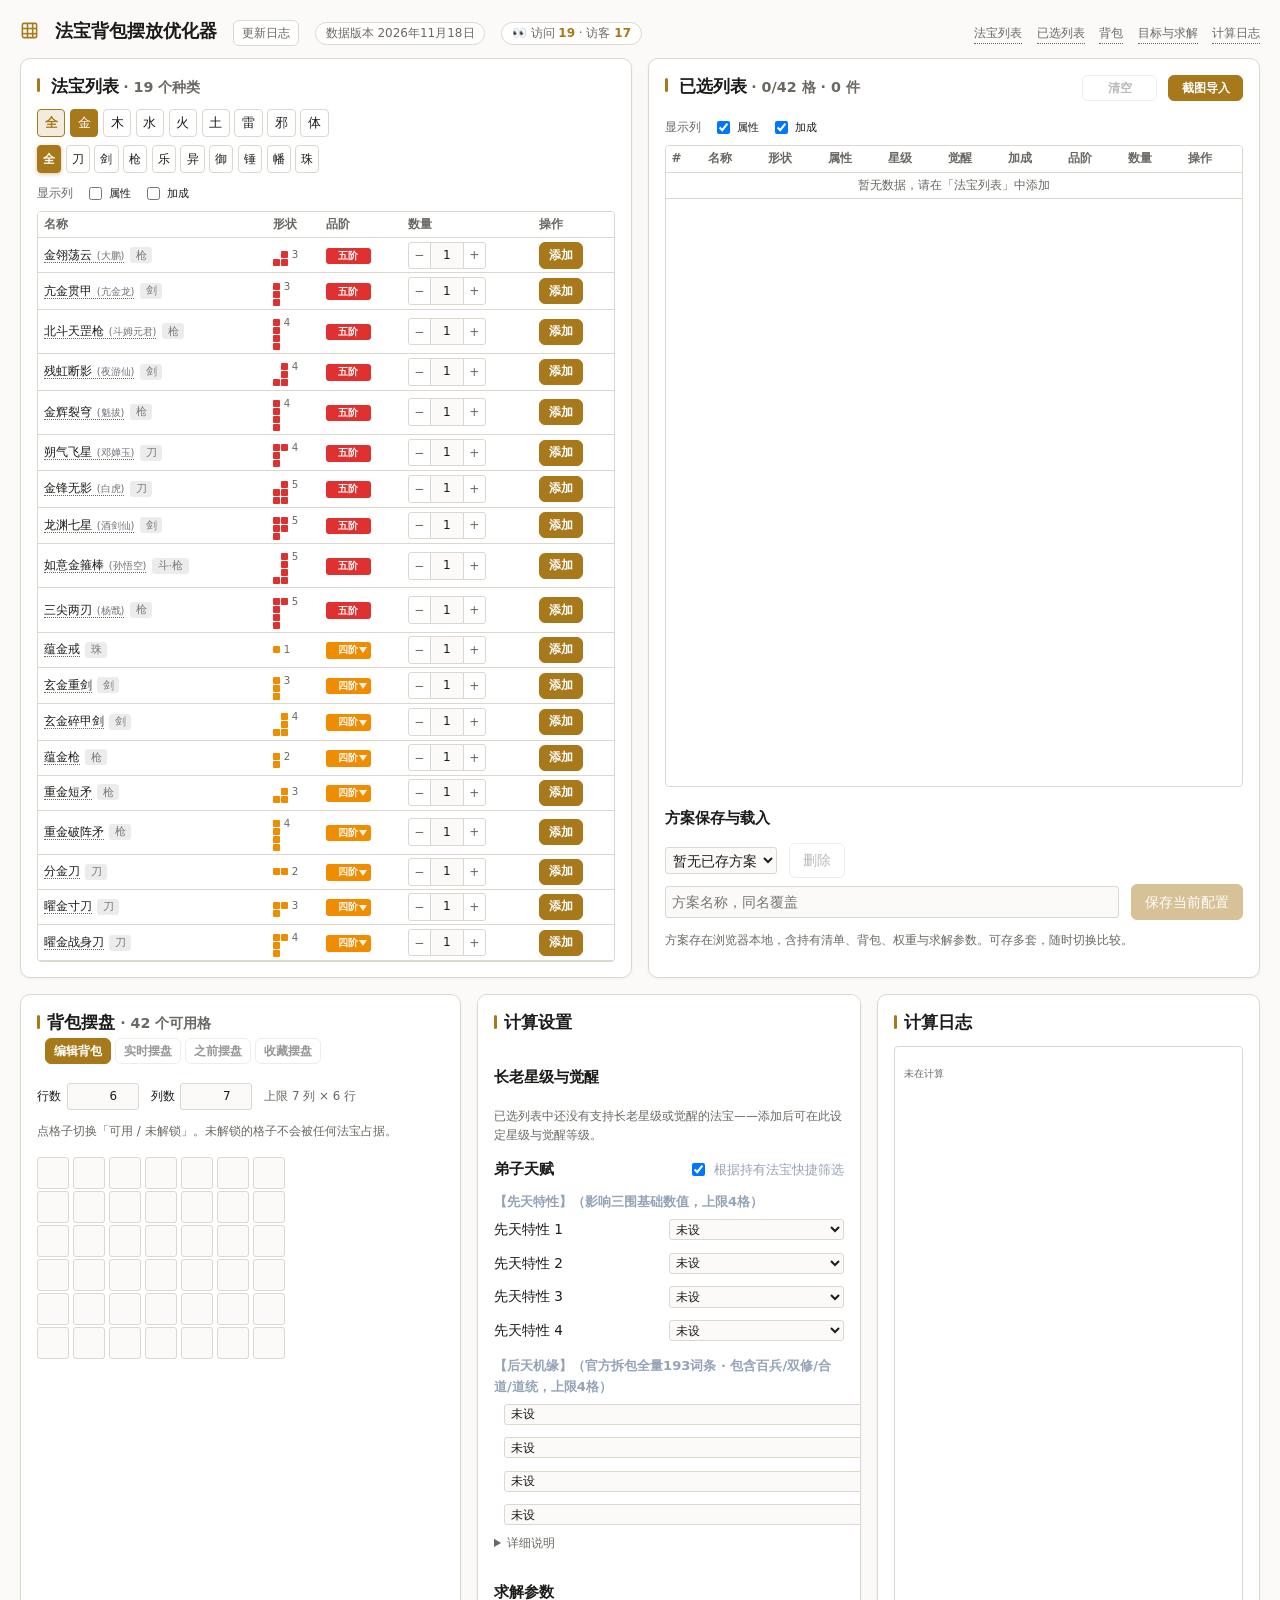
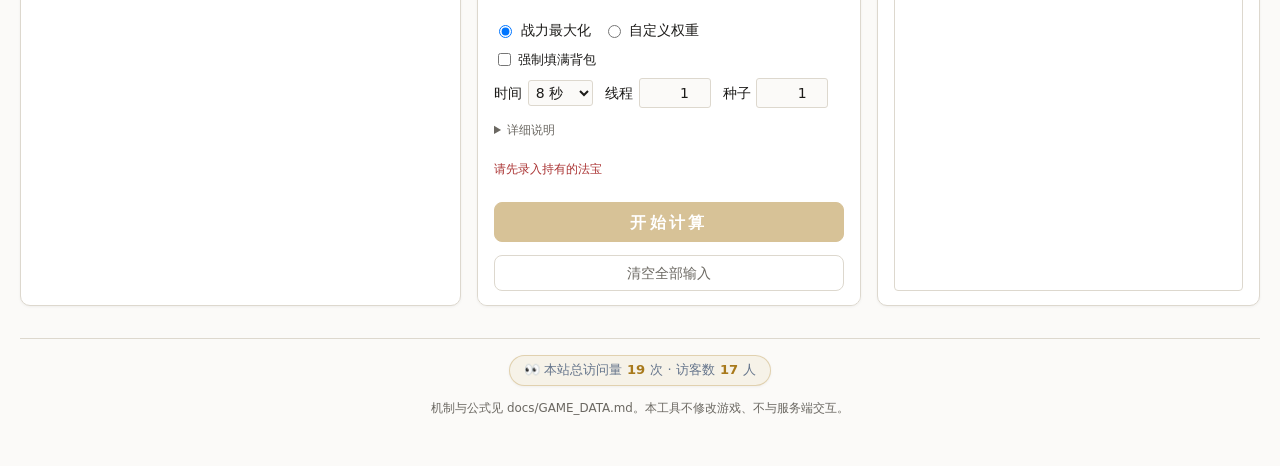
==== commit 80f30f18: "feat: 采用官方拆包全量193词条重构后天天赋与别名对照体系" ====
--- a/index.html
+++ b/index.html
@@ -1541,7 +1541,7 @@
   k0 = 5,
   x1 = 4,
   cn = { [kt]: a1, [At]: o0, [qt]: d0 },
-  ACQUIRED_TALENTS = [{"id":50001,"name":"惊鸿乐胎","desc":"乐形态攻击+7.5%","quality":3,"forms":[3],"attrs":{"2004":750},"category":"单兵专精"},{"id":50002,"name":"乐意无双","desc":"乐形态攻击+10%","quality":4,"forms":[3],"attrs":{"2004":1000},"category":"单兵专精"},{"id":50003,"name":"千机异胎","desc":"异形态生命+7.5%","quality":3,"forms":[4],"attrs":{"2006":750},"category":"单兵专精"},{"id":50004,"name":"异意无双","desc":"异形态生命+10%","quality":4,"forms":[4],"attrs":{"2006":1000},"category":"单兵专精"},{"id":50005,"name":"天衣御胎","desc":"御形态防御+7.5%","quality":3,"forms":[5],"attrs":{"2005":750},"category":"单兵专精"},{"id":50006,"name":"御意无双","desc":"御形态防御+10%","quality":4,"forms":[5],"attrs":{"2005":1000},"category":"单兵专精"},{"id":50007,"name":"龙雀刀胎","desc":"刀形态攻击+7.5%","quality":3,"forms":[7],"attrs":{"2004":750},"category":"单兵专精"},{"id":50008,"name":"刀意无双","desc":"刀形态攻击+10%","quality":4,"forms":[7],"attrs":{"2004":1000},"category":"单兵专精"},{"id":50009,"name":"博浪锤胎","desc":"锤形态攻击+7.5%","quality":3,"forms":[8],"attrs":{"2004":750},"category":"单兵专精"},{"id":50010,"name":"锤道无双","desc":"锤形态攻击+10%","quality":4,"forms":[8],"attrs":{"2004":1000},"category":"单兵专精"},{"id":50011,"name":"垂云幡胎","desc":"幡形态生命+7.5%","quality":3,"forms":[9],"attrs":{"2006":750},"category":"单兵专精"},{"id":50012,"name":"幡意无双","desc":"幡形态生命+10%","quality":4,"forms":[9],"attrs":{"2006":1000},"category":"单兵专精"},{"id":51000,"name":"剑乐小成","desc":"【剑】【乐】攻+3% 命+3%","quality":2,"forms":[2,3],"attrs":{"2004":300,"2006":300},"category":"双兵合道"},{"id":51001,"name":"剑乐双绝","desc":"【剑】【乐】攻防血各+5%","quality":3,"forms":[2,3],"attrs":{"2004":500,"2005":500,"2006":500},"category":"双兵合道"},{"id":51002,"name":"剑乐通神","desc":"【剑】【乐】攻防血各+7.5%","quality":4,"forms":[2,3],"attrs":{"2004":750,"2005":750,"2006":750},"category":"双兵合道"},{"id":51003,"name":"剑异小成","desc":"【剑】【异】攻+3% 命+3%","quality":2,"forms":[2,4],"attrs":{"2004":300,"2006":300},"category":"双兵合道"},{"id":51004,"name":"剑异双绝","desc":"【剑】【异】攻防血各+5%","quality":3,"forms":[2,4],"attrs":{"2004":500,"2005":500,"2006":500},"category":"双兵合道"},{"id":51005,"name":"剑异通神","desc":"【剑】【异】攻防血各+7.5%","quality":4,"forms":[2,4],"attrs":{"2004":750,"2005":750,"2006":750},"category":"双兵合道"},{"id":51006,"name":"剑御小成","desc":"【剑】【御】攻+3% 命+3%","quality":2,"forms":[2,5],"attrs":{"2004":300,"2006":300},"category":"双兵合道"},{"id":51007,"name":"剑御双绝","desc":"【剑】【御】攻防血各+5%","quality":3,"forms":[2,5],"attrs":{"2004":500,"2005":500,"2006":500},"category":"双兵合道"},{"id":51008,"name":"剑御通神","desc":"【剑】【御】攻防血各+7.5%","quality":4,"forms":[2,5],"attrs":{"2004":750,"2005":750,"2006":750},"category":"双兵合道"},{"id":51009,"name":"剑枪小成","desc":"【剑】【枪】攻+3% 命+3%","quality":2,"forms":[2,6],"attrs":{"2004":300,"2006":300},"category":"双兵合道"},{"id":51010,"name":"剑枪双绝","desc":"【剑】【枪】攻防血各+5%","quality":3,"forms":[2,6],"attrs":{"2004":500,"2005":500,"2006":500},"category":"双兵合道"},{"id":51011,"name":"剑枪通神","desc":"【剑】【枪】攻防血各+7.5%","quality":4,"forms":[2,6],"attrs":{"2004":750,"2005":750,"2006":750},"category":"双兵合道"},{"id":51012,"name":"剑刀小成","desc":"【剑】【刀】攻+3% 命+3%","quality":2,"forms":[2,7],"attrs":{"2004":300,"2006":300},"category":"双兵合道"},{"id":51013,"name":"剑刀双绝","desc":"【剑】【刀】攻防血各+5%","quality":3,"forms":[2,7],"attrs":{"2004":500,"2005":500,"2006":500},"category":"双兵合道"},{"id":51014,"name":"剑刀通神","desc":"【剑】【刀】攻防血各+7.5%","quality":4,"forms":[2,7],"attrs":{"2004":750,"2005":750,"2006":750},"category":"双兵合道"},{"id":51015,"name":"剑锤小成","desc":"【剑】【锤】攻+3% 命+3%","quality":2,"forms":[2,8],"attrs":{"2004":300,"2006":300},"category":"双兵合道"},{"id":51016,"name":"剑锤双绝","desc":"【剑】【锤】攻防血各+5%","quality":3,"forms":[2,8],"attrs":{"2004":500,"2005":500,"2006":500},"category":"双兵合道"},{"id":51017,"name":"剑锤通神","desc":"【剑】【锤】攻防血各+7.5%","quality":4,"forms":[2,8],"attrs":{"2004":750,"2005":750,"2006":750},"category":"双兵合道"},{"id":51018,"name":"剑幡小成","desc":"【剑】【幡】攻+3% 命+3%","quality":2,"forms":[2,9],"attrs":{"2004":300,"2006":300},"category":"双兵合道"},{"id":51019,"name":"剑幡双绝","desc":"【剑】【幡】攻防血各+5%","quality":3,"forms":[2,9],"attrs":{"2004":500,"2005":500,"2006":500},"category":"双兵合道"},{"id":51020,"name":"剑幡通神","desc":"【剑】【幡】攻防血各+7.5%","quality":4,"forms":[2,9],"attrs":{"2004":750,"2005":750,"2006":750},"category":"双兵合道"},{"id":51021,"name":"乐异小成","desc":"【乐】【异】攻+3% 命+3%","quality":2,"forms":[3,4],"attrs":{"2004":300,"2006":300},"category":"双兵合道"},{"id":51022,"name":"乐异双绝","desc":"【乐】【异】攻防血各+5%","quality":3,"forms":[3,4],"attrs":{"2004":500,"2005":500,"2006":500},"category":"双兵合道"},{"id":51023,"name":"乐异通神","desc":"【乐】【异】攻防血各+7.5%","quality":4,"forms":[3,4],"attrs":{"2004":750,"2005":750,"2006":750},"category":"双兵合道"},{"id":51024,"name":"乐御小成","desc":"【乐】【御】攻+3% 命+3%","quality":2,"forms":[3,5],"attrs":{"2004":300,"2006":300},"category":"双兵合道"},{"id":51025,"name":"乐御双绝","desc":"【乐】【御】攻防血各+5%","quality":3,"forms":[3,5],"attrs":{"2004":500,"2005":500,"2006":500},"category":"双兵合道"},{"id":51026,"name":"乐御通神","desc":"【乐】【御】攻防血各+7.5%","quality":4,"forms":[3,5],"attrs":{"2004":750,"2005":750,"2006":750},"category":"双兵合道"},{"id":51027,"name":"乐枪小成","desc":"【乐】【枪】攻+3% 命+3%","quality":2,"forms":[3,6],"attrs":{"2004":300,"2006":300},"category":"双兵合道"},{"id":51028,"name":"乐枪双绝","desc":"【乐】【枪】攻防血各+5%","quality":3,"forms":[3,6],"attrs":{"2004":500,"2005":500,"2006":500},"category":"双兵合道"},{"id":51029,"name":"乐枪通神","desc":"【乐】【枪】攻防血各+7.5%","quality":4,"forms":[3,6],"attrs":{"2004":750,"2005":750,"2006":750},"category":"双兵合道"},{"id":51030,"name":"乐刀小成","desc":"【乐】【刀】攻+3% 命+3%","quality":2,"forms":[3,7],"attrs":{"2004":300,"2006":300},"category":"双兵合道"},{"id":51031,"name":"乐刀双绝","desc":"【乐】【刀】攻防血各+5%","quality":3,"forms":[3,7],"attrs":{"2004":500,"2005":500,"2006":500},"category":"双兵合道"},{"id":51032,"name":"乐刀通神","desc":"【乐】【刀】攻防血各+7.5%","quality":4,"forms":[3,7],"attrs":{"2004":750,"2005":750,"2006":750},"category":"双兵合道"},{"id":51033,"name":"乐锤小成","desc":"【乐】【锤】攻+3% 命+3%","quality":2,"forms":[3,8],"attrs":{"2004":300,"2006":300},"category":"双兵合道"},{"id":51034,"name":"乐锤双绝","desc":"【乐】【锤】攻防血各+5%","quality":3,"forms":[3,8],"attrs":{"2004":500,"2005":500,"2006":500},"category":"双兵合道"},{"id":51035,"name":"乐锤通神","desc":"【乐】【锤】攻防血各+7.5%","quality":4,"forms":[3,8],"attrs":{"2004":750,"2005":750,"2006":750},"category":"双兵合道"},{"id":51036,"name":"乐幡小成","desc":"【乐】【幡】攻+3% 命+3%","quality":2,"forms":[3,9],"attrs":{"2004":300,"2006":300},"category":"双兵合道"},{"id":51037,"name":"乐幡双绝","desc":"【乐】【幡】攻防血各+5%","quality":3,"forms":[3,9],"attrs":{"2004":500,"2005":500,"2006":500},"category":"双兵合道"},{"id":51038,"name":"乐幡通神","desc":"【乐】【幡】攻防血各+7.5%","quality":4,"forms":[3,9],"attrs":{"2004":750,"2005":750,"2006":750},"category":"双兵合道"},{"id":51039,"name":"异御小成","desc":"【异】【御】攻+3% 命+3%","quality":2,"forms":[4,5],"attrs":{"2004":300,"2006":300},"category":"双兵合道"},{"id":51040,"name":"异御双绝","desc":"【异】【御】攻防血各+5%","quality":3,"forms":[4,5],"attrs":{"2004":500,"2005":500,"2006":500},"category":"双兵合道"},{"id":51041,"name":"异御通神","desc":"【异】【御】攻防血各+7.5%","quality":4,"forms":[4,5],"attrs":{"2004":750,"2005":750,"2006":750},"category":"双兵合道"},{"id":51042,"name":"异枪小成","desc":"【异】【枪】攻+3% 命+3%","quality":2,"forms":[4,6],"attrs":{"2004":300,"2006":300},"category":"双兵合道"},{"id":51043,"name":"异枪双绝","desc":"【异】【枪】攻防血各+5%","quality":3,"forms":[4,6],"attrs":{"2004":500,"2005":500,"2006":500},"category":"双兵合道"},{"id":51044,"name":"异枪通神","desc":"【异】【枪】攻防血各+7.5%","quality":4,"forms":[4,6],"attrs":{"2004":750,"2005":750,"2006":750},"category":"双兵合道"},{"id":51045,"name":"异刀小成","desc":"【异】【刀】攻+3% 命+3%","quality":2,"forms":[4,7],"attrs":{"2004":300,"2006":300},"category":"双兵合道"},{"id":51046,"name":"异刀双绝","desc":"【异】【刀】攻防血各+5%","quality":3,"forms":[4,7],"attrs":{"2004":500,"2005":500,"2006":500},"category":"双兵合道"},{"id":51047,"name":"异刀通神","desc":"【异】【刀】攻防血各+7.5%","quality":4,"forms":[4,7],"attrs":{"2004":750,"2005":750,"2006":750},"category":"双兵合道"},{"id":51048,"name":"异锤小成","desc":"【异】【锤】攻+3% 命+3%","quality":2,"forms":[4,8],"attrs":{"2004":300,"2006":300},"category":"双兵合道"},{"id":51049,"name":"异锤双绝","desc":"【异】【锤】攻防血各+5%","quality":3,"forms":[4,8],"attrs":{"2004":500,"2005":500,"2006":500},"category":"双兵合道"},{"id":51050,"name":"异锤通神","desc":"【异】【锤】攻防血各+7.5%","quality":4,"forms":[4,8],"attrs":{"2004":750,"2005":750,"2006":750},"category":"双兵合道"},{"id":51051,"name":"异幡小成","desc":"【异】【幡】攻+3% 命+3%","quality":2,"forms":[4,9],"attrs":{"2004":300,"2006":300},"category":"双兵合道"},{"id":51052,"name":"异幡双绝","desc":"【异】【幡】攻防血各+5%","quality":3,"forms":[4,9],"attrs":{"2004":500,"2005":500,"2006":500},"category":"双兵合道"},{"id":51053,"name":"异幡通神","desc":"【异】【幡】攻防血各+7.5%","quality":4,"forms":[4,9],"attrs":{"2004":750,"2005":750,"2006":750},"category":"双兵合道"},{"id":51054,"name":"御枪小成","desc":"【御】【枪】攻+3% 命+3%","quality":2,"forms":[5,6],"attrs":{"2004":300,"2006":300},"category":"双兵合道"},{"id":51055,"name":"御枪双绝","desc":"【御】【枪】攻防血各+5%","quality":3,"forms":[5,6],"attrs":{"2004":500,"2005":500,"2006":500},"category":"双兵合道"},{"id":51056,"name":"御枪通神","desc":"【御】【枪】攻防血各+7.5%","quality":4,"forms":[5,6],"attrs":{"2004":750,"2005":750,"2006":750},"category":"双兵合道"},{"id":51057,"name":"御刀小成","desc":"【御】【刀】攻+3% 命+3%","quality":2,"forms":[5,7],"attrs":{"2004":300,"2006":300},"category":"双兵合道"},{"id":51058,"name":"御刀双绝","desc":"【御】【刀】攻防血各+5%","quality":3,"forms":[5,7],"attrs":{"2004":500,"2005":500,"2006":500},"category":"双兵合道"},{"id":51059,"name":"御刀通神","desc":"【御】【刀】攻防血各+7.5%","quality":4,"forms":[5,7],"attrs":{"2004":750,"2005":750,"2006":750},"category":"双兵合道"},{"id":51060,"name":"御锤小成","desc":"【御】【锤】攻+3% 命+3%","quality":2,"forms":[5,8],"attrs":{"2004":300,"2006":300},"category":"双兵合道"},{"id":51061,"name":"御锤双绝","desc":"【御】【锤】攻防血各+5%","quality":3,"forms":[5,8],"attrs":{"2004":500,"2005":500,"2006":500},"category":"双兵合道"},{"id":51062,"name":"御锤通神","desc":"【御】【锤】攻防血各+7.5%","quality":4,"forms":[5,8],"attrs":{"2004":750,"2005":750,"2006":750},"category":"双兵合道"},{"id":51063,"name":"御幡小成","desc":"【御】【幡】攻+3% 命+3%","quality":2,"forms":[5,9],"attrs":{"2004":300,"2006":300},"category":"双兵合道"},{"id":51064,"name":"御幡双绝","desc":"【御】【幡】攻防血各+5%","quality":3,"forms":[5,9],"attrs":{"2004":500,"2005":500,"2006":500},"category":"双兵合道"},{"id":51065,"name":"御幡通神","desc":"【御】【幡】攻防血各+7.5%","quality":4,"forms":[5,9],"attrs":{"2004":750,"2005":750,"2006":750},"category":"双兵合道"},{"id":51066,"name":"枪刀小成","desc":"【枪】【刀】攻+3% 命+3%","quality":2,"forms":[6,7],"attrs":{"2004":300,"2006":300},"category":"双兵合道"},{"id":51067,"name":"枪刀双绝","desc":"【枪】【刀】攻防血各+5%","quality":3,"forms":[6,7],"attrs":{"2004":500,"2005":500,"2006":500},"category":"双兵合道"},{"id":51068,"name":"枪刀通神","desc":"【枪】【刀】攻防血各+7.5%","quality":4,"forms":[6,7],"attrs":{"2004":750,"2005":750,"2006":750},"category":"双兵合道"},{"id":51069,"name":"枪锤小成","desc":"【枪】【锤】攻+3% 命+3%","quality":2,"forms":[6,8],"attrs":{"2004":300,"2006":300},"category":"双兵合道"},{"id":51070,"name":"枪锤双绝","desc":"【枪】【锤】攻防血各+5%","quality":3,"forms":[6,8],"attrs":{"2004":500,"2005":500,"2006":500},"category":"双兵合道"},{"id":51071,"name":"枪锤通神","desc":"【枪】【锤】攻防血各+7.5%","quality":4,"forms":[6,8],"attrs":{"2004":750,"2005":750,"2006":750},"category":"双兵合道"},{"id":51072,"name":"枪幡小成","desc":"【枪】【幡】攻+3% 命+3%","quality":2,"forms":[6,9],"attrs":{"2004":300,"2006":300},"category":"双兵合道"},{"id":51073,"name":"枪幡双绝","desc":"【枪】【幡】攻防血各+5%","quality":3,"forms":[6,9],"attrs":{"2004":500,"2005":500,"2006":500},"category":"双兵合道"},{"id":51074,"name":"枪幡通神","desc":"【枪】【幡】攻防血各+7.5%","quality":4,"forms":[6,9],"attrs":{"2004":750,"2005":750,"2006":750},"category":"双兵合道"},{"id":51075,"name":"刀锤小成","desc":"【刀】【锤】攻+3% 命+3%","quality":2,"forms":[7,8],"attrs":{"2004":300,"2006":300},"category":"双兵合道"},{"id":51076,"name":"刀锤双绝","desc":"【刀】【锤】攻防血各+5%","quality":3,"forms":[7,8],"attrs":{"2004":500,"2005":500,"2006":500},"category":"双兵合道"},{"id":51077,"name":"刀锤通神","desc":"【刀】【锤】攻防血各+7.5%","quality":4,"forms":[7,8],"attrs":{"2004":750,"2005":750,"2006":750},"category":"双兵合道"},{"id":51078,"name":"刀幡小成","desc":"【刀】【幡】攻+3% 命+3%","quality":2,"forms":[7,9],"attrs":{"2004":300,"2006":300},"category":"双兵合道"},{"id":51079,"name":"刀幡双绝","desc":"【刀】【幡】攻防血各+5%","quality":3,"forms":[7,9],"attrs":{"2004":500,"2005":500,"2006":500},"category":"双兵合道"},{"id":51080,"name":"刀幡通神","desc":"【刀】【幡】攻防血各+7.5%","quality":4,"forms":[7,9],"attrs":{"2004":750,"2005":750,"2006":750},"category":"双兵合道"},{"id":51081,"name":"锤幡小成","desc":"【锤】【幡】攻+3% 命+3%","quality":2,"forms":[8,9],"attrs":{"2004":300,"2006":300},"category":"双兵合道"},{"id":51082,"name":"锤幡双绝","desc":"【锤】【幡】攻防血各+5%","quality":3,"forms":[8,9],"attrs":{"2004":500,"2005":500,"2006":500},"category":"双兵合道"},{"id":51083,"name":"锤幡通神","desc":"【锤】【幡】攻防血各+7.5%","quality":4,"forms":[8,9],"attrs":{"2004":750,"2005":750,"2006":750},"category":"双兵合道"},{"id":52001,"name":"青芒枯荣","desc":"【剑】【异】生命+10%","quality":4,"forms":[2,4],"attrs":{"2006":1000},"category":"流派合道"},{"id":52002,"name":"沧刃玄锤","desc":"【剑】【锤】防御+10%","quality":4,"forms":[2,8],"attrs":{"2005":1000},"category":"流派合道"},{"id":52003,"name":"玄水御镇","desc":"【御】【锤】防御+10%","quality":4,"forms":[5,8],"attrs":{"2005":1000},"category":"流派合道"},{"id":52004,"name":"磐石御锤","desc":"【御】【锤】防御+10%","quality":4,"forms":[5,8],"attrs":{"2005":1000},"category":"流派合道"}],
+  ACQUIRED_TALENTS = [{"id":101001,"name":"五金店员","desc":"金系增伤+1%，木系抵抗+1%","quality":2,"forms":[],"cat":"八荒道统","elem":1},{"id":101002,"name":"锐锋骨 (好战分子)","desc":"忽视闪避+2%，暴击增伤+2%","quality":3,"forms":[],"cat":"八荒道统","elem":1},{"id":101003,"name":"金刑骨 (背后捅刀)","desc":"穿甲+3%，法宝增伤+3%","quality":3,"forms":[],"cat":"八荒道统","elem":1},{"id":101004,"name":"金道基 (富家子弟)","desc":"金系增伤+2%，木系抵抗+2%","quality":3,"forms":[],"cat":"八荒道统","elem":1},{"id":101005,"name":"锐金法身 (暗榜刺客)","desc":"忽视闪避+4%，暴击增伤+4%","quality":4,"forms":[],"cat":"八荒道统","elem":1},{"id":101006,"name":"监兵法身 (破甲兵王)","desc":"穿甲+6%，法宝增伤+6%","quality":4,"forms":[],"cat":"八荒道统","elem":1},{"id":101007,"name":"庚金道体 (黄金斗士)","desc":"金系增伤+4%，火系抵抗+4%","quality":4,"forms":[],"cat":"八荒道统","elem":1},{"id":102001,"name":"乡野人家 (捣药童子)","desc":"木系增伤+1%，土系抵抗+1%","quality":2,"forms":[],"cat":"八荒道统","elem":2},{"id":102002,"name":"长生骨 (不倒药翁)","desc":"忽视击晕+2%，治疗效果+2%","quality":3,"forms":[],"cat":"八荒道统","elem":2},{"id":102003,"name":"毒藤骨 (炼蛊术士)","desc":"毒增伤+3%，法宝减伤+3%","quality":3,"forms":[],"cat":"八荒道统","elem":2},{"id":102004,"name":"木道基 (锄禾老农)","desc":"木系增伤+2%，土系抵抗+2%","quality":3,"forms":[],"cat":"八荒道统","elem":2},{"id":102005,"name":"青冥法身 (药王传人)","desc":"忽视击晕+4%，治疗效果+4%","quality":4,"forms":[],"cat":"八荒道统","elem":2},{"id":102006,"name":"森罗法身 (绝命毒师)","desc":"毒增伤+6%，法宝减伤+6%","quality":4,"forms":[],"cat":"八荒道统","elem":2},{"id":102007,"name":"甲木道体 (再世神农)","desc":"木系增伤+4%，土系抵抗+4%","quality":4,"forms":[],"cat":"八荒道统","elem":2},{"id":103001,"name":"浪里白条","desc":"水系增伤+1%，火系抵抗+1%","quality":2,"forms":[],"cat":"八荒道统","elem":3},{"id":103002,"name":"流波骨 (灌水狂徒)","desc":"忽视连击+2%，反击增伤+2%","quality":3,"forms":[],"cat":"八荒道统","elem":3},{"id":103003,"name":"沧澜骨 (问斧河伯)","desc":"护盾效果+4%，普攻减伤+3%","quality":3,"forms":[],"cat":"八荒道统","elem":3},{"id":103004,"name":"水道基 (澡堂宗师)","desc":"水系增伤+2%，火系抵抗+2%","quality":3,"forms":[],"cat":"八荒道统","elem":3},{"id":103005,"name":"壬水法身 (海军大将)","desc":"忽视连击+4%，反击增伤+4%","quality":4,"forms":[],"cat":"八荒道统","elem":3},{"id":103006,"name":"玄冥法身 (千年玄武)","desc":"护盾效果+8%，普攻减伤+6%","quality":4,"forms":[],"cat":"八荒道统","elem":3},{"id":103007,"name":"沧溟道体 (归位龙王)","desc":"水系增伤+4%，火系抵抗+4%","quality":4,"forms":[],"cat":"八荒道统","elem":3},{"id":104001,"name":"鬼火少年","desc":"火系增伤+1%，金系抵抗+1%","quality":2,"forms":[],"cat":"八荒道统","elem":4},{"id":104002,"name":"焚心骨 (夜市烤官​)","desc":"忽视暴击+2%，连击增伤+2%","quality":3,"forms":[],"cat":"八荒道统","elem":4},{"id":104003,"name":"烬灭骨 (爆破鬼才)","desc":"灼烧增伤+3%，普攻增伤+3%","quality":3,"forms":[],"cat":"八荒道统","elem":4},{"id":104004,"name":"火道基 (火钳流民)","desc":"火系增伤+2%，金系抵抗+2%","quality":3,"forms":[],"cat":"八荒道统","elem":4},{"id":104005,"name":"红莲法身 (火锅英雄)","desc":"忽视暴击+4%，连击增伤+4%","quality":4,"forms":[],"cat":"八荒道统","elem":4},{"id":104006,"name":"赤帝法身 (侥幸焚帝)","desc":"灼烧增伤+6%，普攻增伤+6%","quality":4,"forms":[],"cat":"八荒道统","elem":4},{"id":104007,"name":"丙火道体 (火云邪神)","desc":"火系增伤+4%，金系抵抗+4%","quality":4,"forms":[],"cat":"八荒道统","elem":4},{"id":105001,"name":"泥地打滚","desc":"土系增伤+1%，水系抵抗+1%","quality":2,"forms":[],"cat":"八荒道统","elem":5},{"id":105002,"name":"戊土骨 (搬砖师傅)","desc":"忽视反击+2%，击晕增伤+2%","quality":3,"forms":[],"cat":"八荒道统","elem":5},{"id":105003,"name":"磐石骨 (拆迁队长)","desc":"破盾强化+4%，法宝增伤+3%","quality":3,"forms":[],"cat":"八荒道统","elem":5},{"id":105004,"name":"土道基 (河坝监工)","desc":"土系增伤+2%，水系抵抗+2%","quality":3,"forms":[],"cat":"八荒道统","elem":5},{"id":105005,"name":"镇岳法身 (土木教授)","desc":"忽视反击+4%，击晕增伤+4%","quality":4,"forms":[],"cat":"八荒道统","elem":5},{"id":105006,"name":"庚辰法身 (地产大鳄)","desc":"破盾强化+8%，法宝增伤+6%","quality":4,"forms":[],"cat":"八荒道统","elem":5},{"id":105007,"name":"坤元道体 (基建狂魔)","desc":"土系增伤+4%，木系抵抗+4%","quality":4,"forms":[],"cat":"八荒道统","elem":5},{"id":106001,"name":"见习雷工 (见习电工)","desc":"雷系增伤+1%，邪系抵抗+1%","quality":2,"forms":[],"cat":"八荒道统","elem":6},{"id":106002,"name":"阳雷骨 (超载焊工)","desc":"穿甲抵抗+2%，怒气技增伤+8%","quality":3,"forms":[],"cat":"八荒道统","elem":6},{"id":106003,"name":"阴雷骨 (阴雷老道)","desc":"汲取率+2%，法宝增伤+3%","quality":3,"forms":[],"cat":"八荒道统","elem":6},{"id":106004,"name":"雷道基 (浑元雷师)","desc":"雷系增伤+2%，邪系抵抗+2%","quality":3,"forms":[],"cat":"八荒道统","elem":6},{"id":106005,"name":"霹雳法身 (十万伏特)","desc":"穿甲抵抗+4%，怒气技增伤+16%","quality":4,"forms":[],"cat":"八荒道统","elem":6},{"id":106006,"name":"景震法身 (线圈狂人)","desc":"汲取率+4%，法宝增伤+6%","quality":4,"forms":[],"cat":"八荒道统","elem":6},{"id":106007,"name":"雷殛道体 (雷电法王)","desc":"雷系增伤+4%，邪系抵抗+4%","quality":4,"forms":[],"cat":"八荒道统","elem":6},{"id":107001,"name":"反派路人","desc":"邪系增伤+1%，体系抵抗+1%","quality":2,"forms":[],"cat":"八荒道统","elem":7},{"id":107002,"name":"摄魂骨 (吸血黄牛)","desc":"穿甲+2%，汲取率+2%","quality":3,"forms":[],"cat":"八荒道统","elem":7},{"id":107003,"name":"血煞骨 (双花红棍)","desc":"暴击+2%，法宝增伤+2%","quality":3,"forms":[],"cat":"八荒道统","elem":7},{"id":107004,"name":"邪道基 (魔教护法)","desc":"邪系增伤+2%，体系抵抗+2%","quality":3,"forms":[],"cat":"八荒道统","elem":7},{"id":107005,"name":"噬魂法身 (黑市庄家)","desc":"穿甲+4%，汲取率+4%","quality":4,"forms":[],"cat":"八荒道统","elem":7},{"id":107006,"name":"幽冥法身 (极道教父)","desc":"暴击+4%，法宝增伤+4%","quality":4,"forms":[],"cat":"八荒道统","elem":7},{"id":107007,"name":"血罗道体 (混世魔王)","desc":"邪系增伤+4%，体系抵抗+4%","quality":4,"forms":[],"cat":"八荒道统","elem":7},{"id":108001,"name":"体育委员","desc":"体系增伤+1%，雷系抵抗+1%","quality":2,"forms":[],"cat":"八荒道统","elem":8},{"id":108002,"name":"天行骨 (贴身保镖)","desc":"治疗效果+2%，护盾效果+4%","quality":3,"forms":[],"cat":"八荒道统","elem":8},{"id":108003,"name":"怒罡骨 (气功大师)","desc":"法宝增伤+2%，怒气技减伤+8%","quality":3,"forms":[],"cat":"八荒道统","elem":8},{"id":108004,"name":"体道基 (健美先生)","desc":"体系增伤+2%，雷系抵抗+2%","quality":3,"forms":[],"cat":"八荒道统","elem":8},{"id":108005,"name":"琉璃法身 (大力水手)","desc":"治疗效果+4%，护盾效果+8%","quality":4,"forms":[],"cat":"八荒道统","elem":8},{"id":108006,"name":"明王法身 (罗汉金刚)","desc":"法宝增伤+4%，怒气技减伤+16%","quality":4,"forms":[],"cat":"八荒道统","elem":8},{"id":108007,"name":"乾元道体 (肉身成圣)","desc":"体系增伤+4%，雷系抵抗+4%","quality":4,"forms":[],"cat":"八荒道统","elem":8},{"id":202001,"name":"剑窍","desc":"剑形态法宝攻击+5%，生命+5%","quality":2,"forms":[2],"cat":"单兵专精","base":{"2004":500,"2006":500}},{"id":202002,"name":"剑道骨 (剑道果)","desc":"剑形态法宝攻击、防御、生命各+7.5%","quality":3,"forms":[2],"cat":"单兵专精","base":{"2004":750,"2005":750,"2006":750}},{"id":202003,"name":"白虹剑胎","desc":"剑形态法宝穿甲+3%，增伤+3%","quality":3,"forms":[2],"cat":"单兵专精"},{"id":202004,"name":"青萝剑胎 (青竹剑胎)","desc":"剑形态法宝治疗效果+3%，增伤+3%","quality":3,"forms":[2],"cat":"单兵专精"},{"id":202005,"name":"剑心通明","desc":"剑形态法宝攻击、防御、生命各+10%","quality":4,"forms":[2],"cat":"单兵专精","base":{"2004":1000,"2005":1000,"2006":1000}},{"id":202006,"name":"剑意无双 (誓约神剑)","desc":"剑形态法宝穿甲+6%，增伤+6%","quality":4,"forms":[2],"cat":"单兵专精"},{"id":202007,"name":"剑道灵种","desc":"剑形态法宝治疗效果+6%，增伤+6%","quality":4,"forms":[2],"cat":"单兵专精"},{"id":203001,"name":"乐窍","desc":"乐形态法宝攻击+5%，生命+5%","quality":2,"forms":[3],"cat":"单兵专精","base":{"2004":500,"2006":500}},{"id":203002,"name":"乐道骨 (乐道果)","desc":"乐形态法宝攻击、防御、生命各+7.5%","quality":3,"forms":[3],"cat":"单兵专精","base":{"2004":750,"2005":750,"2006":750}},{"id":203003,"name":"惊鸿乐胎","desc":"乐形态法宝攻击+7.5%，增伤+3%","quality":3,"forms":[3],"cat":"单兵专精","base":{"2004":750}},{"id":203004,"name":"漱玉乐胎","desc":"乐形态法宝汲取率+3%，增伤+3%","quality":3,"forms":[3],"cat":"单兵专精"},{"id":203005,"name":"乐心通明 (音心化境)","desc":"乐形态法宝攻击、防御、生命各+10%","quality":4,"forms":[3],"cat":"单兵专精","base":{"2004":1000,"2005":1000,"2006":1000}},{"id":203006,"name":"乐意无双 (大音希声)","desc":"乐形态法宝攻击+10%，增伤+6%","quality":4,"forms":[3],"cat":"单兵专精","base":{"2004":1000}},{"id":203007,"name":"乐道灵种","desc":"乐形态法宝汲取率+6%，增伤+6%","quality":4,"forms":[3],"cat":"单兵专精"},{"id":204001,"name":"异窍","desc":"异形态法宝攻击+5%，生命+5%","quality":2,"forms":[4],"cat":"单兵专精","base":{"2004":500,"2006":500}},{"id":204002,"name":"异道骨 (异道果)","desc":"异形态法宝攻击、防御、生命各+7.5%","quality":3,"forms":[4],"cat":"单兵专精","base":{"2004":750,"2005":750,"2006":750}},{"id":204003,"name":"千机异胎","desc":"异形态法宝生命+7.5%，增伤+3%","quality":3,"forms":[4],"cat":"单兵专精","base":{"2006":750}},{"id":204004,"name":"衔珠异胎","desc":"异形态法宝治疗效果+3%，增伤+3%","quality":3,"forms":[4],"cat":"单兵专精"},{"id":204005,"name":"异心通明 (异宝千机)","desc":"异形态法宝攻击、防御、生命各+10%","quality":4,"forms":[4],"cat":"单兵专精","base":{"2004":1000,"2005":1000,"2006":1000}},{"id":204006,"name":"异意无双 (变形金刚)","desc":"异形态法宝生命+10%，增伤+6%","quality":4,"forms":[4],"cat":"单兵专精","base":{"2006":1000}},{"id":204007,"name":"异道灵种","desc":"异形态法宝治疗效果+6%，增伤+6%","quality":4,"forms":[4],"cat":"单兵专精"},{"id":205001,"name":"御窍","desc":"御形态法宝防御+5%，生命+5%","quality":2,"forms":[5],"cat":"单兵专精","base":{"2005":500,"2006":500}},{"id":205002,"name":"御道骨 (御道果)","desc":"御形态法宝攻击、防御、生命各+7.5%","quality":3,"forms":[5],"cat":"单兵专精","base":{"2004":750,"2005":750,"2006":750}},{"id":205003,"name":"天衣御胎","desc":"御形态法宝护盾效果+6%，防御+7.5%","quality":3,"forms":[5],"cat":"单兵专精","base":{"2005":750}},{"id":205004,"name":"逆鳞御胎","desc":"御形态法宝护盾效果+6%，增伤+3%","quality":3,"forms":[5],"cat":"单兵专精"},{"id":205005,"name":"御心通明 (御心守一)","desc":"御形态法宝攻击、防御、生命各+10%","quality":4,"forms":[5],"cat":"单兵专精","base":{"2004":1000,"2005":1000,"2006":1000}},{"id":205006,"name":"御意无双 (不动如山)","desc":"御形态法宝护盾效果+12%，防御+10%","quality":4,"forms":[5],"cat":"单兵专精","base":{"2005":1000}},{"id":205007,"name":"御道灵种","desc":"御形态法宝护盾效果+12%，增伤+6%","quality":4,"forms":[5],"cat":"单兵专精"},{"id":206001,"name":"枪窍","desc":"枪形态法宝攻击+5%，生命+5%","quality":2,"forms":[6],"cat":"单兵专精","base":{"2004":500,"2006":500}},{"id":206002,"name":"枪道骨 (枪道果)","desc":"枪形态法宝攻击、防御、生命各+7.5%","quality":3,"forms":[6],"cat":"单兵专精","base":{"2004":750,"2005":750,"2006":750}},{"id":206003,"name":"霸王枪胎","desc":"枪形态法宝暴击+3%，暴击增伤+6%","quality":3,"forms":[6],"cat":"单兵专精"},{"id":206004,"name":"沥泉枪胎","desc":"枪形态法宝汲取率+3%，增伤+3%","quality":3,"forms":[6],"cat":"单兵专精"},{"id":206005,"name":"枪心通明 (枪意凌虚)","desc":"枪形态法宝攻击、防御、生命各+10%","quality":4,"forms":[6],"cat":"单兵专精","base":{"2004":1000,"2005":1000,"2006":1000}},{"id":206006,"name":"枪意无双 (天翔龙闪)","desc":"枪形态法宝暴击+6%，暴击增伤+12%","quality":4,"forms":[6],"cat":"单兵专精"},{"id":206007,"name":"枪道灵种","desc":"枪形态法宝汲取率+6%，增伤+6%","quality":4,"forms":[6],"cat":"单兵专精"},{"id":207001,"name":"刀窍","desc":"刀形态法宝攻击+5%，生命+5%","quality":2,"forms":[7],"cat":"单兵专精","base":{"2004":500,"2006":500}},{"id":207002,"name":"刀道骨 (刀道果)","desc":"刀形态法宝攻击、防御、生命各+7.5%","quality":3,"forms":[7],"cat":"单兵专精","base":{"2004":750,"2005":750,"2006":750}},{"id":207003,"name":"龙雀刀胎 (偃月刀胎)","desc":"刀形态法宝攻击+7.5%，增伤+3%","quality":3,"forms":[7],"cat":"单兵专精","base":{"2004":750}},{"id":207004,"name":"雪饮刀胎","desc":"刀形态法宝汲取率+3%，增伤+3%","quality":3,"forms":[7],"cat":"单兵专精"},{"id":207005,"name":"刀心通明 (刀意归藏)","desc":"刀形态法宝攻击、防御、生命各+10%","quality":4,"forms":[7],"cat":"单兵专精","base":{"2004":1000,"2005":1000,"2006":1000}},{"id":207006,"name":"刀意无双 (屠龙刀尊)","desc":"刀形态法宝攻击+10%，增伤+6%","quality":4,"forms":[7],"cat":"单兵专精","base":{"2004":1000}},{"id":207007,"name":"刀道灵种","desc":"刀形态法宝汲取率+6%，增伤+6%","quality":4,"forms":[7],"cat":"单兵专精"},{"id":208001,"name":"锤窍","desc":"锤形态法宝攻击+5%，防御+5%","quality":2,"forms":[8],"cat":"单兵专精","base":{"2004":500,"2005":500}},{"id":208002,"name":"锤道骨 (锤道果)","desc":"锤形态法宝攻击、防御、生命各+7.5%","quality":3,"forms":[8],"cat":"单兵专精","base":{"2004":750,"2005":750,"2006":750}},{"id":208003,"name":"博浪锤胎","desc":"锤形态法宝攻击+7.5%，护盾效果+6%","quality":3,"forms":[8],"cat":"单兵专精","base":{"2004":750}},{"id":208004,"name":"雷公锤胎","desc":"锤形态法宝破盾强化+6%，增伤+3%","quality":3,"forms":[8],"cat":"单兵专精"},{"id":208005,"name":"锤心通明 (锤魂撼岳)","desc":"锤形态法宝攻击、防御、生命各+10%","quality":4,"forms":[8],"cat":"单兵专精","base":{"2004":1000,"2005":1000,"2006":1000}},{"id":208006,"name":"锤道无双 (帝皇战锤)","desc":"锤形态法宝攻击+10%，护盾效果+12%","quality":4,"forms":[8],"cat":"单兵专精","base":{"2004":1000}},{"id":208007,"name":"锤道灵种","desc":"锤形态法宝破盾强化+12%，增伤+6%","quality":4,"forms":[8],"cat":"单兵专精"},{"id":209001,"name":"幡窍","desc":"幡形态法宝攻击+5%，生命+5%","quality":2,"forms":[9],"cat":"单兵专精","base":{"2004":500,"2006":500}},{"id":209002,"name":"幡道骨 (幡道果)","desc":"幡形态法宝攻击、防御、生命各+7.5%","quality":3,"forms":[9],"cat":"单兵专精","base":{"2004":750,"2005":750,"2006":750}},{"id":209003,"name":"垂云幡胎","desc":"幡形态法宝生命+7.5%，增伤+3%","quality":3,"forms":[9],"cat":"单兵专精","base":{"2006":750}},{"id":209004,"name":"招魂幡胎","desc":"幡形态法宝汲取率+3%，增伤+3%","quality":3,"forms":[9],"cat":"单兵专精"},{"id":209005,"name":"幡心通明 (幡影通幽)","desc":"幡形态法宝攻击、防御、生命各+10%","quality":4,"forms":[9],"cat":"单兵专精","base":{"2004":1000,"2005":1000,"2006":1000}},{"id":209006,"name":"幡意无双 (尊魂血幡)","desc":"幡形态法宝生命+10%，增伤+6%","quality":4,"forms":[9],"cat":"单兵专精","base":{"2006":1000}},{"id":209007,"name":"幡道灵种","desc":"幡形态法宝汲取率+6%，增伤+6%","quality":4,"forms":[9],"cat":"单兵专精"},{"id":301001,"name":"剑刀小成 (刀剑小成)","desc":"【剑】【刀】攻击+3%、生命+3%","quality":2,"forms":[2,7],"cat":"双兵小成","base":{"2004":300,"2006":300}},{"id":301002,"name":"剑枪小成 (枪剑小成)","desc":"【剑】【枪】攻击+3%、生命+3%","quality":2,"forms":[2,6],"cat":"双兵小成","base":{"2004":300,"2006":300}},{"id":301003,"name":"刀枪小成","desc":"【刀】【枪】攻击+3%、生命+3%","quality":2,"forms":[7,6],"cat":"双兵小成","base":{"2004":300,"2006":300}},{"id":301004,"name":"剑乐小成","desc":"【剑】【乐】攻击+3%、生命+3%","quality":2,"forms":[2,3],"cat":"双兵小成","base":{"2004":300,"2006":300}},{"id":301005,"name":"剑异小成","desc":"【剑】【异】攻击+3%、生命+3%","quality":2,"forms":[2,4],"cat":"双兵小成","base":{"2004":300,"2006":300}},{"id":301006,"name":"乐异小成","desc":"【乐】【异】攻击+3%、生命+3%","quality":2,"forms":[3,4],"cat":"双兵小成","base":{"2004":300,"2006":300}},{"id":301007,"name":"剑御小成","desc":"【剑】【御】攻击+3%、防御+3%","quality":2,"forms":[2,5],"cat":"双兵小成","base":{"2004":300,"2005":300}},{"id":301008,"name":"剑锤小成","desc":"【剑】【锤】攻击+3%、防御+3%","quality":2,"forms":[2,8],"cat":"双兵小成","base":{"2004":300,"2005":300}},{"id":301009,"name":"御锤小成","desc":"【御】【锤】防御+3%、生命+3%","quality":2,"forms":[5,8],"cat":"双兵小成","base":{"2005":300,"2006":300}},{"id":301010,"name":"刀乐小成","desc":"【刀】【乐】攻击+3%、生命+3%","quality":2,"forms":[7,3],"cat":"双兵小成","base":{"2004":300,"2006":300}},{"id":301011,"name":"刀异小成","desc":"【刀】【异】攻击+3%、生命+3%","quality":2,"forms":[7,4],"cat":"双兵小成","base":{"2004":300,"2006":300}},{"id":301014,"name":"御幡小成","desc":"【御】【幡】攻击+3%、防御+3%","quality":2,"forms":[5,9],"cat":"双兵小成","base":{"2004":300,"2005":300}},{"id":301015,"name":"锤幡小成","desc":"【锤】【幡】攻击+3%、防御+3%","quality":2,"forms":[8,9],"cat":"双兵小成","base":{"2004":300,"2005":300}},{"id":301016,"name":"枪幡小成","desc":"【枪】【幡】攻击+3%、生命+3%","quality":2,"forms":[6,9],"cat":"双兵小成","base":{"2004":300,"2006":300}},{"id":301017,"name":"枪乐小成","desc":"【枪】【乐】攻击+3%、生命+3%","quality":2,"forms":[6,3],"cat":"双兵小成","base":{"2004":300,"2006":300}},{"id":301018,"name":"幡乐小成 (乐幡小成)","desc":"【幡】【乐】攻击+3%、生命+3%","quality":2,"forms":[9,3],"cat":"双兵小成","base":{"2004":300,"2006":300}},{"id":301020,"name":"刀幡小成","desc":"【刀】【幡】攻击+3%、生命+3%","quality":2,"forms":[7,9],"cat":"双兵小成","base":{"2004":300,"2006":300}},{"id":301023,"name":"御异小成","desc":"【御】【异】防御+3%、生命+3%","quality":2,"forms":[5,4],"cat":"双兵小成","base":{"2005":300,"2006":300}},{"id":301024,"name":"锤异小成","desc":"【锤】【异】攻击+3%、防御+3%","quality":2,"forms":[8,4],"cat":"双兵小成","base":{"2004":300,"2005":300}},{"id":302001,"name":"剑刀双绝 (刀剑双绝)","desc":"【刀】【剑】形态法宝攻击、防御、生命各+5%","quality":3,"forms":[2,7],"cat":"双兵双绝","base":{"2004":500,"2005":500,"2006":500}},{"id":302002,"name":"剑枪双绝 (枪剑双绝)","desc":"【剑】【枪】形态法宝攻击、防御、生命各+5%","quality":3,"forms":[2,6],"cat":"双兵双绝","base":{"2004":500,"2005":500,"2006":500}},{"id":302003,"name":"刀枪双绝","desc":"【刀】【枪】形态法宝攻击、防御、生命各+5%","quality":3,"forms":[6,7],"cat":"双兵双绝","base":{"2004":500,"2005":500,"2006":500}},{"id":302004,"name":"剑乐双绝","desc":"【剑】【乐】形态法宝攻击、防御、生命各+5%","quality":3,"forms":[2,3],"cat":"双兵双绝","base":{"2004":500,"2005":500,"2006":500}},{"id":302005,"name":"剑异双绝","desc":"【剑】【异】形态法宝攻击、防御、生命各+5%","quality":3,"forms":[2,4],"cat":"双兵双绝","base":{"2004":500,"2005":500,"2006":500}},{"id":302006,"name":"乐异双绝","desc":"【乐】【异】形态法宝攻击、防御、生命各+5%","quality":3,"forms":[3,4],"cat":"双兵双绝","base":{"2004":500,"2005":500,"2006":500}},{"id":302007,"name":"剑御双绝","desc":"【剑】【御】形态法宝攻击、防御、生命各+5%","quality":3,"forms":[2,5],"cat":"双兵双绝","base":{"2004":500,"2005":500,"2006":500}},{"id":302008,"name":"剑锤双绝","desc":"【剑】【锤】形态法宝攻击、防御、生命各+5%","quality":3,"forms":[2,8],"cat":"双兵双绝","base":{"2004":500,"2005":500,"2006":500}},{"id":302009,"name":"御锤双绝","desc":"【御】【锤】形态法宝攻击、防御、生命各+5%","quality":3,"forms":[5,8],"cat":"双兵双绝","base":{"2004":500,"2005":500,"2006":500}},{"id":302010,"name":"刀乐双绝","desc":"【刀】【乐】形态法宝攻击、防御、生命各+5%","quality":3,"forms":[3,7],"cat":"双兵双绝","base":{"2004":500,"2005":500,"2006":500}},{"id":302011,"name":"刀异双绝","desc":"【刀】【异】形态法宝攻击、防御、生命各+5%","quality":3,"forms":[4,7],"cat":"双兵双绝","base":{"2004":500,"2005":500,"2006":500}},{"id":302014,"name":"御幡双绝","desc":"【御】【幡】形态法宝攻击、防御、生命各+5%","quality":3,"forms":[5,9],"cat":"双兵双绝","base":{"2004":500,"2005":500,"2006":500}},{"id":302015,"name":"锤幡双绝","desc":"【锤】【幡】形态法宝攻击、防御、生命各+5%","quality":3,"forms":[8,9],"cat":"双兵双绝","base":{"2004":500,"2005":500,"2006":500}},{"id":302016,"name":"枪幡双绝","desc":"【枪】【幡】形态法宝攻击、防御、生命各+5%","quality":3,"forms":[6,9],"cat":"双兵双绝","base":{"2004":500,"2005":500,"2006":500}},{"id":302017,"name":"枪乐双绝","desc":"【枪】【乐】形态法宝攻击、防御、生命各+5%","quality":3,"forms":[3,6],"cat":"双兵双绝","base":{"2004":500,"2005":500,"2006":500}},{"id":302018,"name":"幡乐双绝","desc":"【幡】【乐】形态法宝攻击、防御、生命各+5%","quality":3,"forms":[3,9],"cat":"双兵双绝","base":{"2004":500,"2005":500,"2006":500}},{"id":302020,"name":"刀幡双绝","desc":"【刀】【幡】形态法宝攻击、防御、生命各+5%","quality":3,"forms":[7,9],"cat":"双兵双绝","base":{"2004":500,"2005":500,"2006":500}},{"id":302023,"name":"御异双绝","desc":"【御】【异】形态法宝攻击、防御、生命各+5%","quality":3,"forms":[4,5],"cat":"双兵双绝","base":{"2004":500,"2005":500,"2006":500}},{"id":302024,"name":"锤异双绝","desc":"【锤】【异】形态法宝攻击、防御、生命各+5%","quality":3,"forms":[4,8],"cat":"双兵双绝","base":{"2004":500,"2005":500,"2006":500}},{"id":303001,"name":"剑刀通神 (刀剑通神)","desc":"【刀】【剑】形态法宝攻击、防御、生命各+7.5%","quality":4,"forms":[2,7],"cat":"双兵通神","base":{"2004":750,"2005":750,"2006":750}},{"id":303002,"name":"剑枪通神 (枪剑通神)","desc":"【剑】【枪】形态法宝攻击、防御、生命各+7.5%","quality":4,"forms":[2,6],"cat":"双兵通神","base":{"2004":750,"2005":750,"2006":750}},{"id":303003,"name":"刀枪通神","desc":"【刀】【枪】形态法宝攻击、防御、生命各+7.5%","quality":4,"forms":[7,6],"cat":"双兵通神","base":{"2004":750,"2005":750,"2006":750}},{"id":303004,"name":"剑乐通神","desc":"【剑】【乐】形态法宝攻击、防御、生命各+7.5%","quality":4,"forms":[2,3],"cat":"双兵通神","base":{"2004":750,"2005":750,"2006":750}},{"id":303005,"name":"剑异通神","desc":"【剑】【异】形态法宝攻击、防御、生命各+7.5%","quality":4,"forms":[2,4],"cat":"双兵通神","base":{"2004":750,"2005":750,"2006":750}},{"id":303006,"name":"乐异通神","desc":"【乐】【异】形态法宝攻击、防御、生命各+7.5%","quality":4,"forms":[3,4],"cat":"双兵通神","base":{"2004":750,"2005":750,"2006":750}},{"id":303007,"name":"剑御通神","desc":"【剑】【御】形态法宝攻击、防御、生命各+7.5%","quality":4,"forms":[2,5],"cat":"双兵通神","base":{"2004":750,"2005":750,"2006":750}},{"id":303008,"name":"剑锤通神","desc":"【剑】【锤】形态法宝攻击、防御、生命各+7.5%","quality":4,"forms":[2,8],"cat":"双兵通神","base":{"2004":750,"2005":750,"2006":750}},{"id":303009,"name":"御锤通神","desc":"【御】【锤】形态法宝攻击、防御、生命各+7.5%","quality":4,"forms":[5,8],"cat":"双兵通神","base":{"2004":750,"2005":750,"2006":750}},{"id":303010,"name":"刀乐通神","desc":"【刀】【乐】形态法宝攻击、防御、生命各+7.5%","quality":4,"forms":[7,3],"cat":"双兵通神","base":{"2004":750,"2005":750,"2006":750}},{"id":303011,"name":"刀异通神","desc":"【刀】【异】形态法宝攻击、防御、生命各+7.5%","quality":4,"forms":[7,4],"cat":"双兵通神","base":{"2004":750,"2005":750,"2006":750}},{"id":303012,"name":"御幡通神","desc":"【御】【幡】形态法宝攻击、防御、生命各+7.5%","quality":4,"forms":[5,9],"cat":"双兵通神","base":{"2004":750,"2005":750,"2006":750}},{"id":303013,"name":"锤幡通神","desc":"【锤】【幡】形态法宝攻击、防御、生命各+7.5%","quality":4,"forms":[8,9],"cat":"双兵通神","base":{"2004":750,"2005":750,"2006":750}},{"id":303014,"name":"枪幡通神","desc":"【枪】【幡】形态法宝攻击、防御、生命各+7.5%","quality":4,"forms":[6,9],"cat":"双兵通神","base":{"2004":750,"2005":750,"2006":750}},{"id":303015,"name":"枪乐通神","desc":"【枪】【乐】形态法宝攻击、防御、生命各+7.5%","quality":4,"forms":[6,3],"cat":"双兵通神","base":{"2004":750,"2005":750,"2006":750}},{"id":303016,"name":"幡乐通神 (乐幡通神)","desc":"【幡】【乐】形态法宝攻击、防御、生命各+7.5%","quality":4,"forms":[9,3],"cat":"双兵通神","base":{"2004":750,"2005":750,"2006":750}},{"id":303017,"name":"刀幡通神","desc":"【刀】【幡】形态法宝攻击、防御、生命各+7.5%","quality":4,"forms":[7,9],"cat":"双兵通神","base":{"2004":750,"2005":750,"2006":750}},{"id":303018,"name":"御异通神","desc":"【御】【异】形态法宝攻击、防御、生命各+7.5%","quality":4,"forms":[5,4],"cat":"双兵通神","base":{"2004":750,"2005":750,"2006":750}},{"id":303019,"name":"锤异通神","desc":"【锤】【异】形态法宝攻击、防御、生命各+7.5%","quality":4,"forms":[8,4],"cat":"双兵通神","base":{"2004":750,"2005":750,"2006":750}},{"id":303101,"name":"鸣剑饮刀","desc":"【刀】【剑】形态法宝穿甲+5%，汲取率+5%","quality":4,"forms":[2,7],"cat":"流派合道"},{"id":303102,"name":"金戈剑胆","desc":"【剑】【枪】形态法宝穿甲+5%，暴击增伤+10%","quality":4,"forms":[2,6],"cat":"流派合道"},{"id":303103,"name":"铩刃金枪","desc":"【刀】【枪】形态法宝汲取率+5%，暴击增伤+10%","quality":4,"forms":[6,7],"cat":"流派合道"},{"id":303104,"name":"刃影毒香","desc":"毒增伤+5%，【剑】【乐】形态法宝增伤+5%，","quality":4,"forms":[2,3],"cat":"流派合道"},{"id":303105,"name":"青芒枯荣","desc":"【剑】【异】形态法宝增伤+5%，生命+10%","quality":4,"forms":[2,4],"cat":"流派合道","base":{"2006":1000}},{"id":303106,"name":"森罗乐异","desc":"【乐】【异】形态法宝毒增伤+5%，生命+10%","quality":4,"forms":[3,4],"cat":"流派合道","base":{"2006":1000}},{"id":303107,"name":"剑御潮生","desc":"【剑】【御】形态法宝增伤+5%，护盾效果+5%","quality":4,"forms":[2,5],"cat":"流派合道"},{"id":303108,"name":"沧刃玄锤","desc":"【剑】【锤】形态法宝增伤+5%，防御+10%","quality":4,"forms":[2,8],"cat":"流派合道","base":{"2005":1000}},{"id":303109,"name":"玄水御镇","desc":"【御】【锤】形态法宝护盾效果+5%，防御+10%","quality":4,"forms":[5,8],"cat":"流派合道","base":{"2005":1000}},{"id":303110,"name":"烈刃琴心","desc":"灼烧增伤+5%，【刀】【乐】形态法宝增伤+5%","quality":4,"forms":[3,7],"cat":"流派合道"},{"id":303111,"name":"焚锋疾异","desc":"灼烧增伤+5%，【刀】【异】形态法宝攻击力+10%","quality":4,"forms":[4,7],"cat":"流派合道","base":{"2004":1000}},{"id":303112,"name":"炎律燎异","desc":"连击增伤+10%，【乐】【异】形态法宝增伤+5%","quality":4,"forms":[3,4],"cat":"流派合道"},{"id":303113,"name":"磐石御锤","desc":"【御】【锤】形态法宝治疗效果+5%，防御+10%","quality":4,"forms":[5,8],"cat":"流派合道","base":{"2005":1000}},{"id":303114,"name":"泰御灵幡","desc":"【御】【幡】形态法宝治疗效果、增伤各+5%","quality":4,"forms":[5,9],"cat":"流派合道"},{"id":303115,"name":"锤幡定岳","desc":"【锤】【幡】形态法宝增伤+5%，防御+10%","quality":4,"forms":[8,9],"cat":"流派合道","base":{"2005":1000}},{"id":303116,"name":"雷锋怒幡","desc":"【枪】【幡】形态法宝怒气回复效率+10%，增伤+5%","quality":4,"forms":[6,9],"cat":"流派合道"},{"id":303117,"name":"霆律惊戈","desc":"【枪】【乐】形态法宝怒气回复效率+10%，汲取率+5%","quality":4,"forms":[3,6],"cat":"流派合道"},{"id":303118,"name":"雷铎神幡","desc":"【幡】【乐】形态法宝增伤、汲取率各+5%","quality":4,"forms":[3,9],"cat":"流派合道"},{"id":303119,"name":"裂魂刀枪","desc":"【刀】【枪】形态法宝破盾强化+10%，穿甲+5%","quality":4,"forms":[7,6],"cat":"流派合道"},{"id":303120,"name":"邪刃魔幡","desc":"【刀】【幡】形态法宝破盾强化+10%，增伤+5%","quality":4,"forms":[7,9],"cat":"流派合道"},{"id":303121,"name":"冥枪诡旗","desc":"【枪】【幡】形态法宝穿甲+5%，增伤+5%","quality":4,"forms":[6,9],"cat":"流派合道"},{"id":303122,"name":"百御千锤","desc":"【御】【锤】形态法宝护盾效果、增伤各+5%","quality":4,"forms":[5,8],"cat":"流派合道"},{"id":303123,"name":"金刚御异","desc":"【御】【异】形态法宝护盾效果、治疗效果各+5%","quality":4,"forms":[4,5],"cat":"流派合道"},{"id":303124,"name":"无相撼异","desc":"【锤】【异】形态法宝增伤、治疗效果各+5%","quality":4,"forms":[4,8],"cat":"流派合道"}],
   pn = (t, e, acTalents = (typeof ACQUIRED_TALENTS !== "undefined" ? ACQUIRED_TALENTS : []), acPicks = (typeof AcquiredTalentState !== "undefined" ? AcquiredTalentState.value : [])) => {
     var l;
     const s = new Map(t.map((i) => [i.id, i])),
@@ -1563,10 +1563,11 @@
         const o = acMap.get(i);
         if (!o || acPicked.has(i)) continue;
         acPicked.add(i);
-        if (o.forms && o.attrs) {
+        if (o.forms && (o.base || o.attrs)) {
+          const srcAttrs = o.base || o.attrs;
           for (const f of o.forms) {
             const u = a[f] ?? (a[f] = {});
-            for (const [attr, val] of Object.entries(o.attrs)) {
+            for (const [attr, val] of Object.entries(srcAttrs)) {
               const c = cn[attr];
               if (c !== void 0) {
                 u[c] = (u[c] ?? 0) + val;
@@ -4589,6 +4590,9 @@
     {
       date: "2026-11-18",
       items: [
+        "同步官方拆包全量后天天赋：完整导入 193 词条配置（涵盖八荒道统 56 条、单兵形态 56 条、双兵阶梯 57 条、流派合道 24 条），支持官方修仙名与原名双对照",
+        "精准三围数值加成：严格按照官方拆包底层规则，对 100 种影响法宝攻击、防御、生命三维面板的后天词条进行全链路高精度计算",
+        "智能形态与属性过滤：快捷筛选复选框根据持有法宝形态（刀/剑/锤/御/枪/乐/异/幡）与五行属性（金/木/水/火/土/雷/邪/体）双重智能过滤，配置极速便捷",
         "新增【后天天赋】：支持弟子 4 格后天机缘配置，包含百兵通明、双兵合道、流派定制等全维度三维面板加成计算",
         "智能【快捷筛选】：新增「根据持有法宝快捷筛选」复选框（默认开启），根据录入法宝形态自动过滤先天与后天天赋选项，操作极速便捷",
         "纯粹数值建模：严格排除不加三维基础属性（攻/防/血）的机制词条，主线程与摆盘求解器 Worker 全链路无缝纳入门板加成",
@@ -7605,13 +7609,20 @@
     acList = AcquiredTalentState.value,
     acPicked = new Set(acList.filter((s) => s > 0)),
     eqMap = new Map(z.equips.map((eq) => [eq.id, eq])),
-    activeForms = new Set(
-      Object.entries(ae.value || {})
-        .filter(([, cnt]) => cnt > 0)
-        .map(([id]) => eqMap.get(Number(id))?.weaponForm)
-        .filter((f) => f && f > 1)
-    ),
-    doFilter = filterTalentsByEquips.value && activeForms.size > 0;
+    activeForms = new Set(),
+    activeElements = new Set();
+
+  for (const [id, cnt] of Object.entries(ae.value || {})) {
+    if (cnt > 0) {
+      const eq = eqMap.get(Number(id));
+      if (eq) {
+        if (eq.weaponForm > 1) activeForms.add(eq.weaponForm);
+        if (eq.element > 0) activeElements.add(eq.element);
+      }
+    }
+  }
+
+  const doFilter = filterTalentsByEquips.value && activeForms.size > 0;
 
   return r(R, {
     children: [
@@ -7692,20 +7703,33 @@
       }),
       r("div", {
         style: "font-size:0.82rem;font-weight:600;color:var(--text-muted,#94a3b8);margin:0.6rem 0 0.2rem;",
-        children: "【后天机缘】（百兵通明 / 双兵合道 / 流派定制，上限4格）",
+        children: "【后天机缘】（官方拆包全量193词条 · 包含百兵/双修/合道/道统，上限4格）",
       }),
       r("div", {
         class: "elder-rows",
         children: acList.map((s, a) => {
-          const singleGroup = ACQUIRED_TALENTS.filter(
-            (i) => i.category === "单兵专精" && (!doFilter || activeForms.has(i.forms[0]) || i.id === s)
-          );
-          const comboGroup = ACQUIRED_TALENTS.filter(
-            (i) => i.category === "双兵合道" && (!doFilter || i.forms.some((f) => activeForms.has(f)) || i.id === s)
-          );
-          const specGroup = ACQUIRED_TALENTS.filter(
-            (i) => i.category === "流派合道" && (!doFilter || i.forms.some((f) => activeForms.has(f)) || i.id === s)
-          );
+          // 官方六大分类筛选
+          const filterItem = (i) => {
+            if (i.id === s) return true;
+            if (!doFilter) return true;
+            // 若为形态词条（单兵、双兵、合道），需匹配持用法宝形态
+            if (i.forms && i.forms.length > 0) {
+              return i.forms.some((f) => activeForms.has(f));
+            }
+            // 若为八荒道统，匹配持用法宝五行属性
+            if (i.elem > 0) {
+              return activeElements.has(i.elem);
+            }
+            return false;
+          };
+
+          const singleGroup = ACQUIRED_TALENTS.filter((i) => i.cat === "单兵专精" && filterItem(i));
+          const combo1Group = ACQUIRED_TALENTS.filter((i) => i.cat === "双兵小成" && filterItem(i));
+          const combo2Group = ACQUIRED_TALENTS.filter((i) => i.cat === "双兵双绝" && filterItem(i));
+          const combo3Group = ACQUIRED_TALENTS.filter((i) => i.cat === "双兵通神" && filterItem(i));
+          const specGroup = ACQUIRED_TALENTS.filter((i) => i.cat === "流派合道" && filterItem(i));
+          const daotongGroup = ACQUIRED_TALENTS.filter((i) => i.cat === "八荒道统" && filterItem(i));
+
           return r(
             "label",
             {
@@ -7721,8 +7745,11 @@
                     r("option", { value: "0", children: "未设" }),
                     [
                       ["单兵专精", singleGroup],
-                      ["双兵合道", comboGroup],
-                      ["流派合道", specGroup],
+                      ["双兵小成（19组）", combo1Group],
+                      ["双兵双绝（19组）", combo2Group],
+                      ["双兵通神（19组）", combo3Group],
+                      ["流派合道（24种）", specGroup],
+                      ["八荒道统", daotongGroup],
                     ].map(([groupLabel, items]) => {
                       const available = items.filter((i) => i.id === s || !acPicked.has(i.id));
                       if (available.length === 0) return null;
@@ -7757,9 +7784,9 @@
       }),
       r(v0, {
         children: [
-          "游戏共 6 个先天特性格（武器类最多4格）与 4 个后天机缘格。本优化器已",
-          r("b", { children: "排除不加三维基础数值（攻/防/血）" }),
-          "的纯机制词条，仅展示并计算真正影响法宝面板的数值加成。勾选右上角可根据持有法宝形态快捷过滤，未勾选或持有为空时展示全部；加成对该形态全部法宝生效，与长老星级加成相加后向下取整。",
+          "后天机缘已同步官方客户端拆包全量 193 词条配置（包含修仙别名与拆包原名对照）。其中",
+          r("b", { children: "百兵通明、双修阶梯与专属合道等 100 种装备三围加成" }),
+          "将直接计入法宝基础攻防血面板与求解器评分中。勾选右上角可根据持有法宝形态与属性快捷过滤；未勾选或持有为空时展示全部。",
         ],
       }),
     ],
